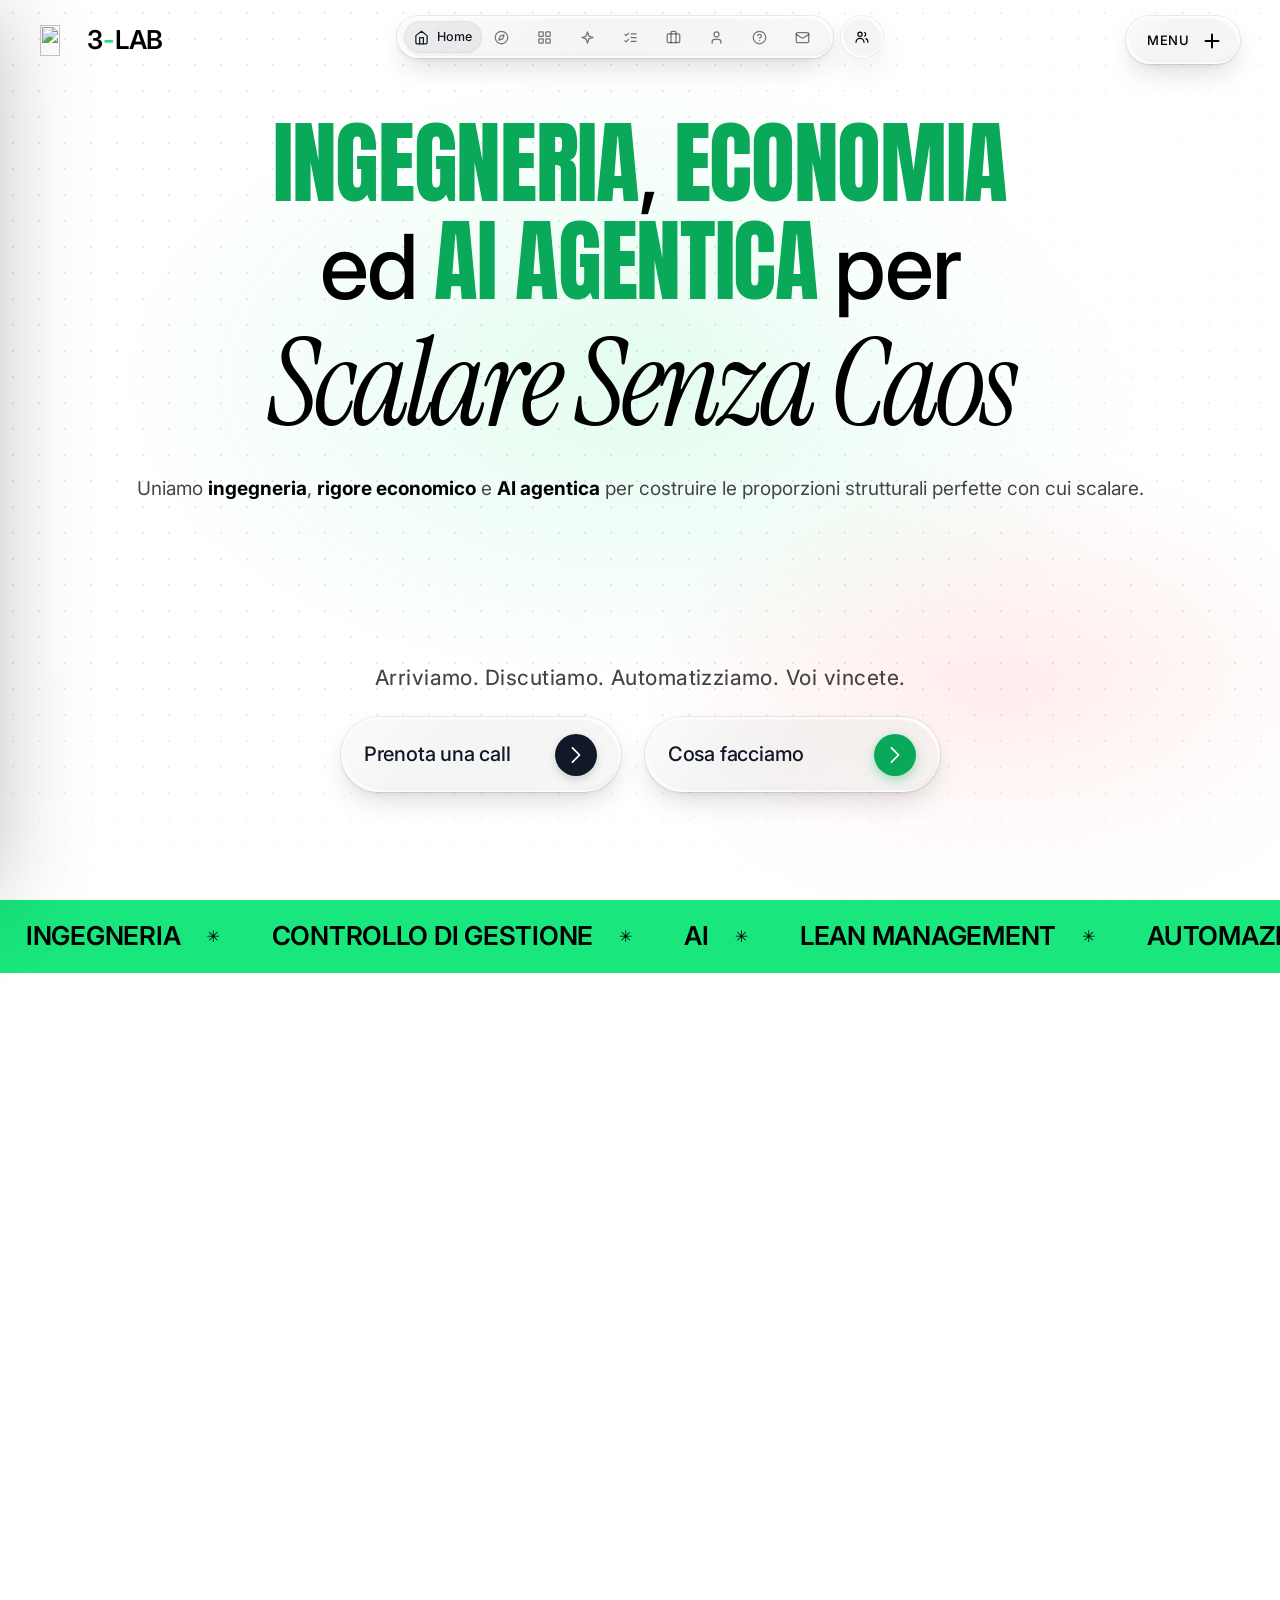
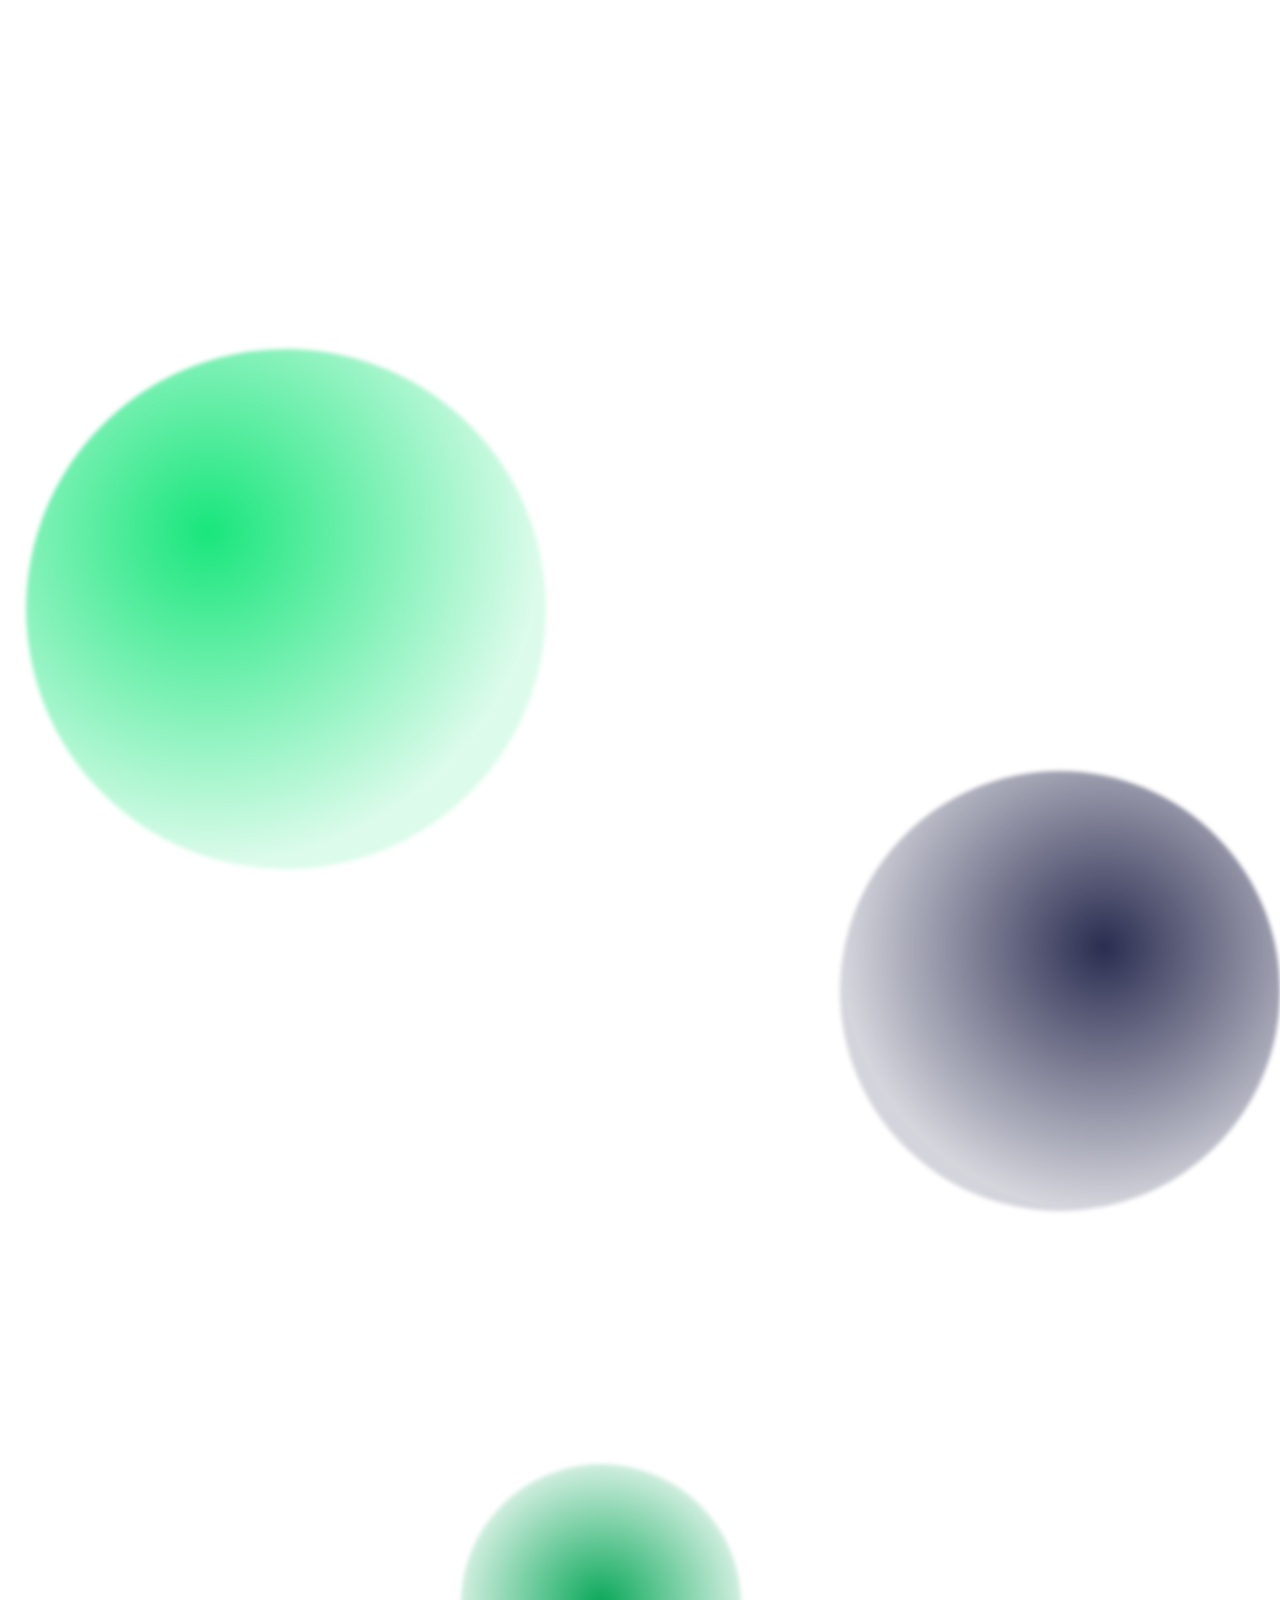
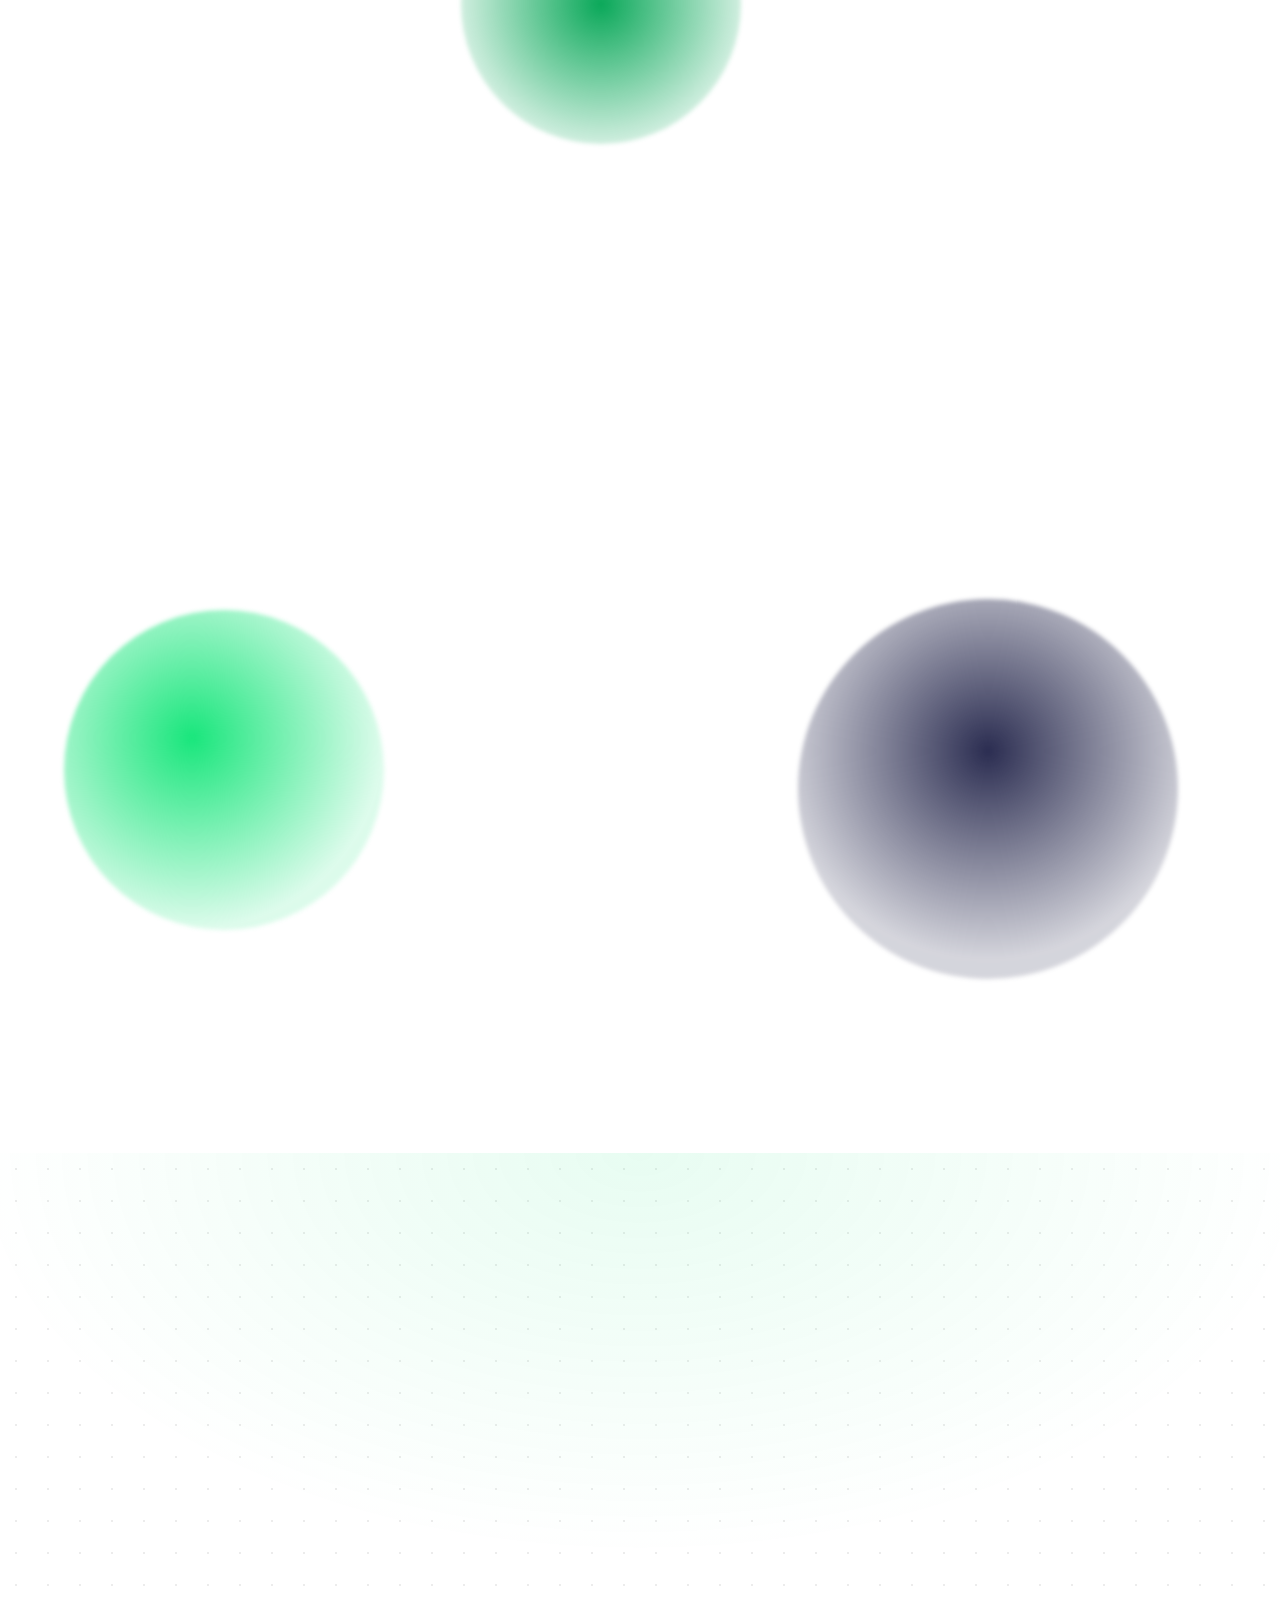
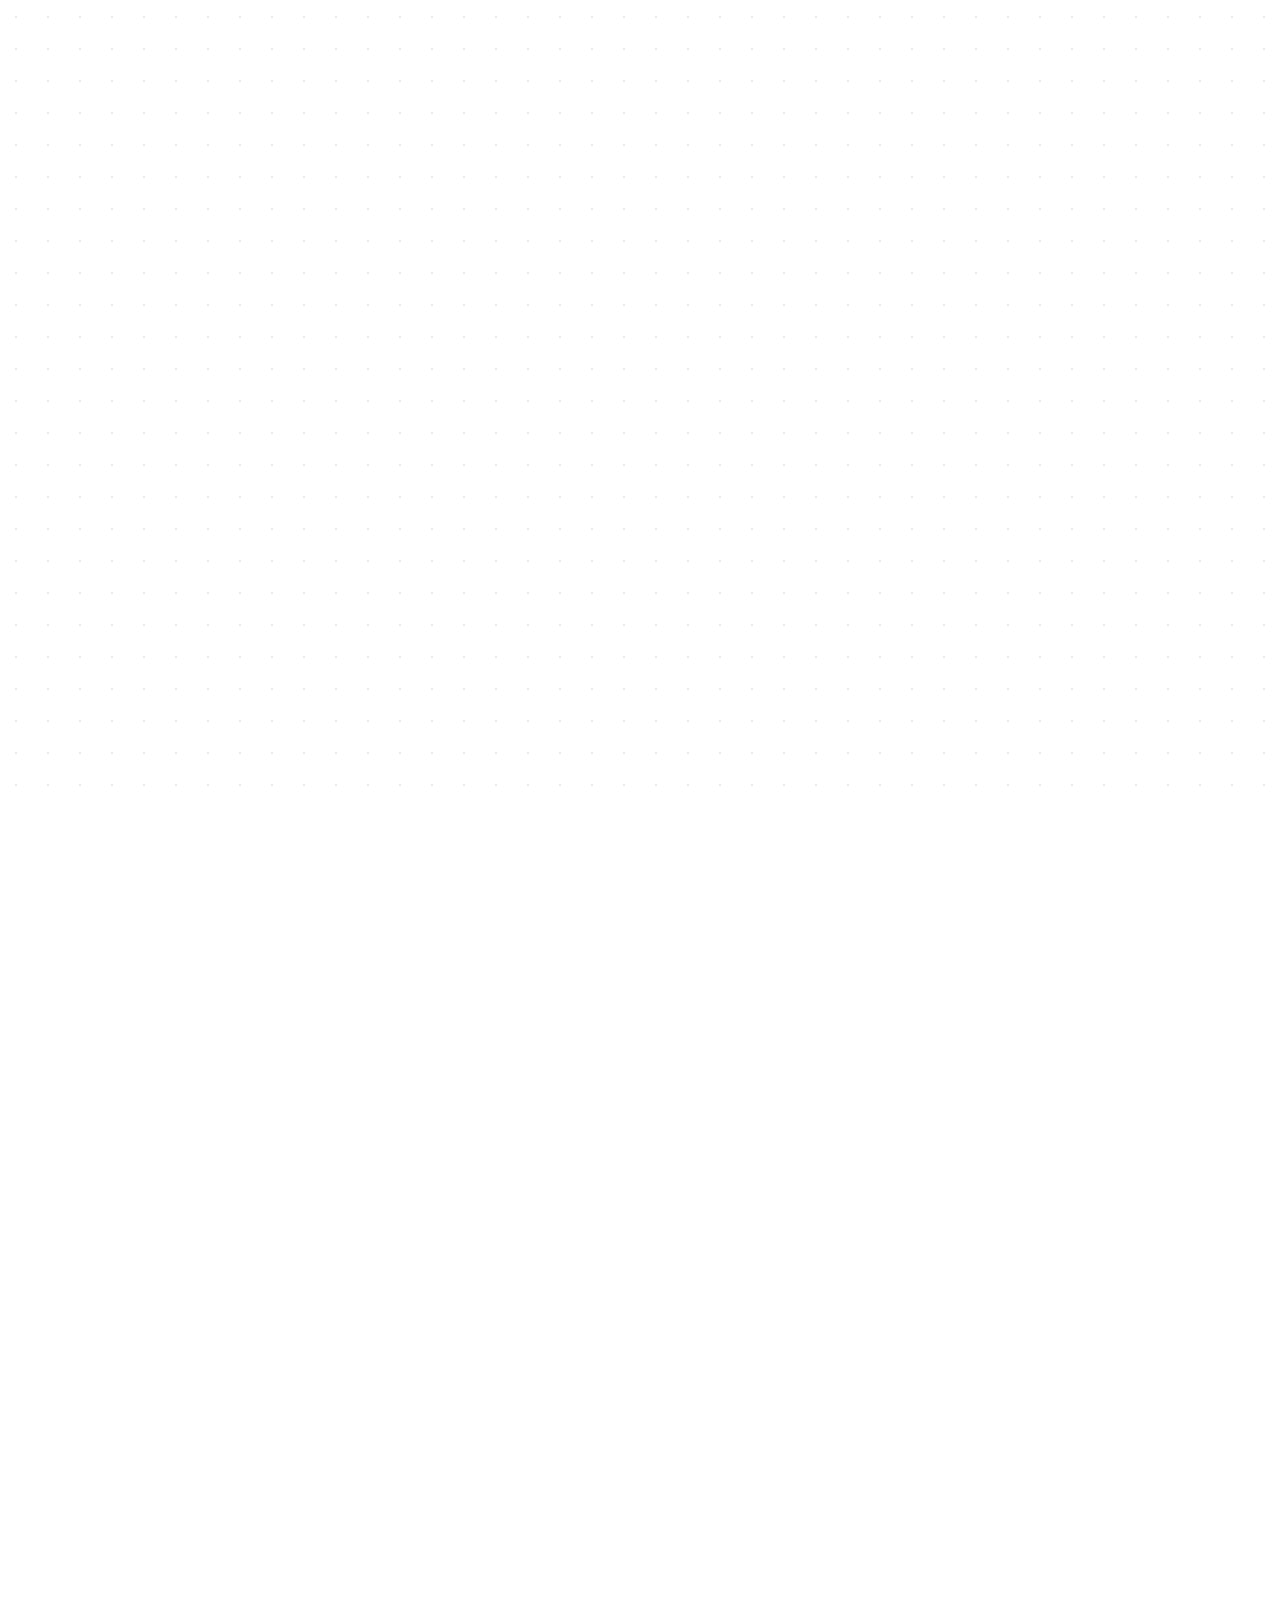
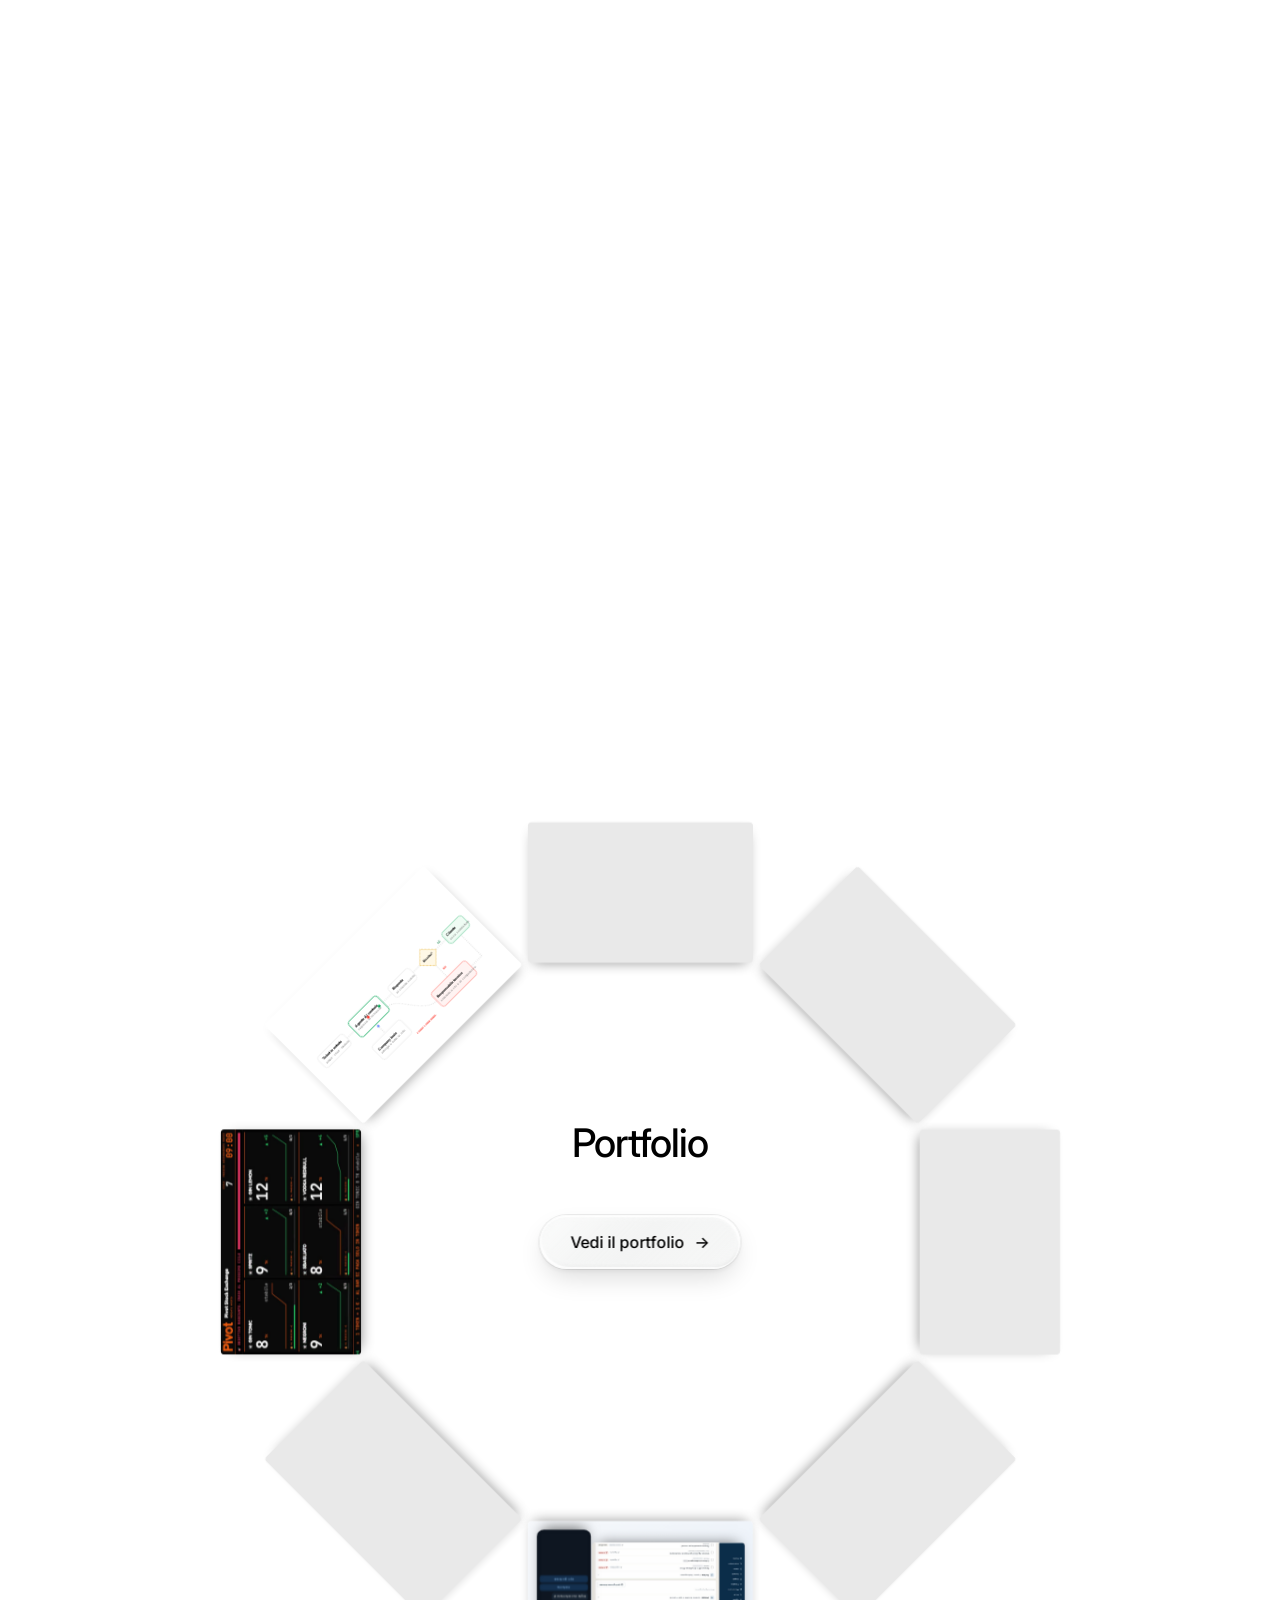
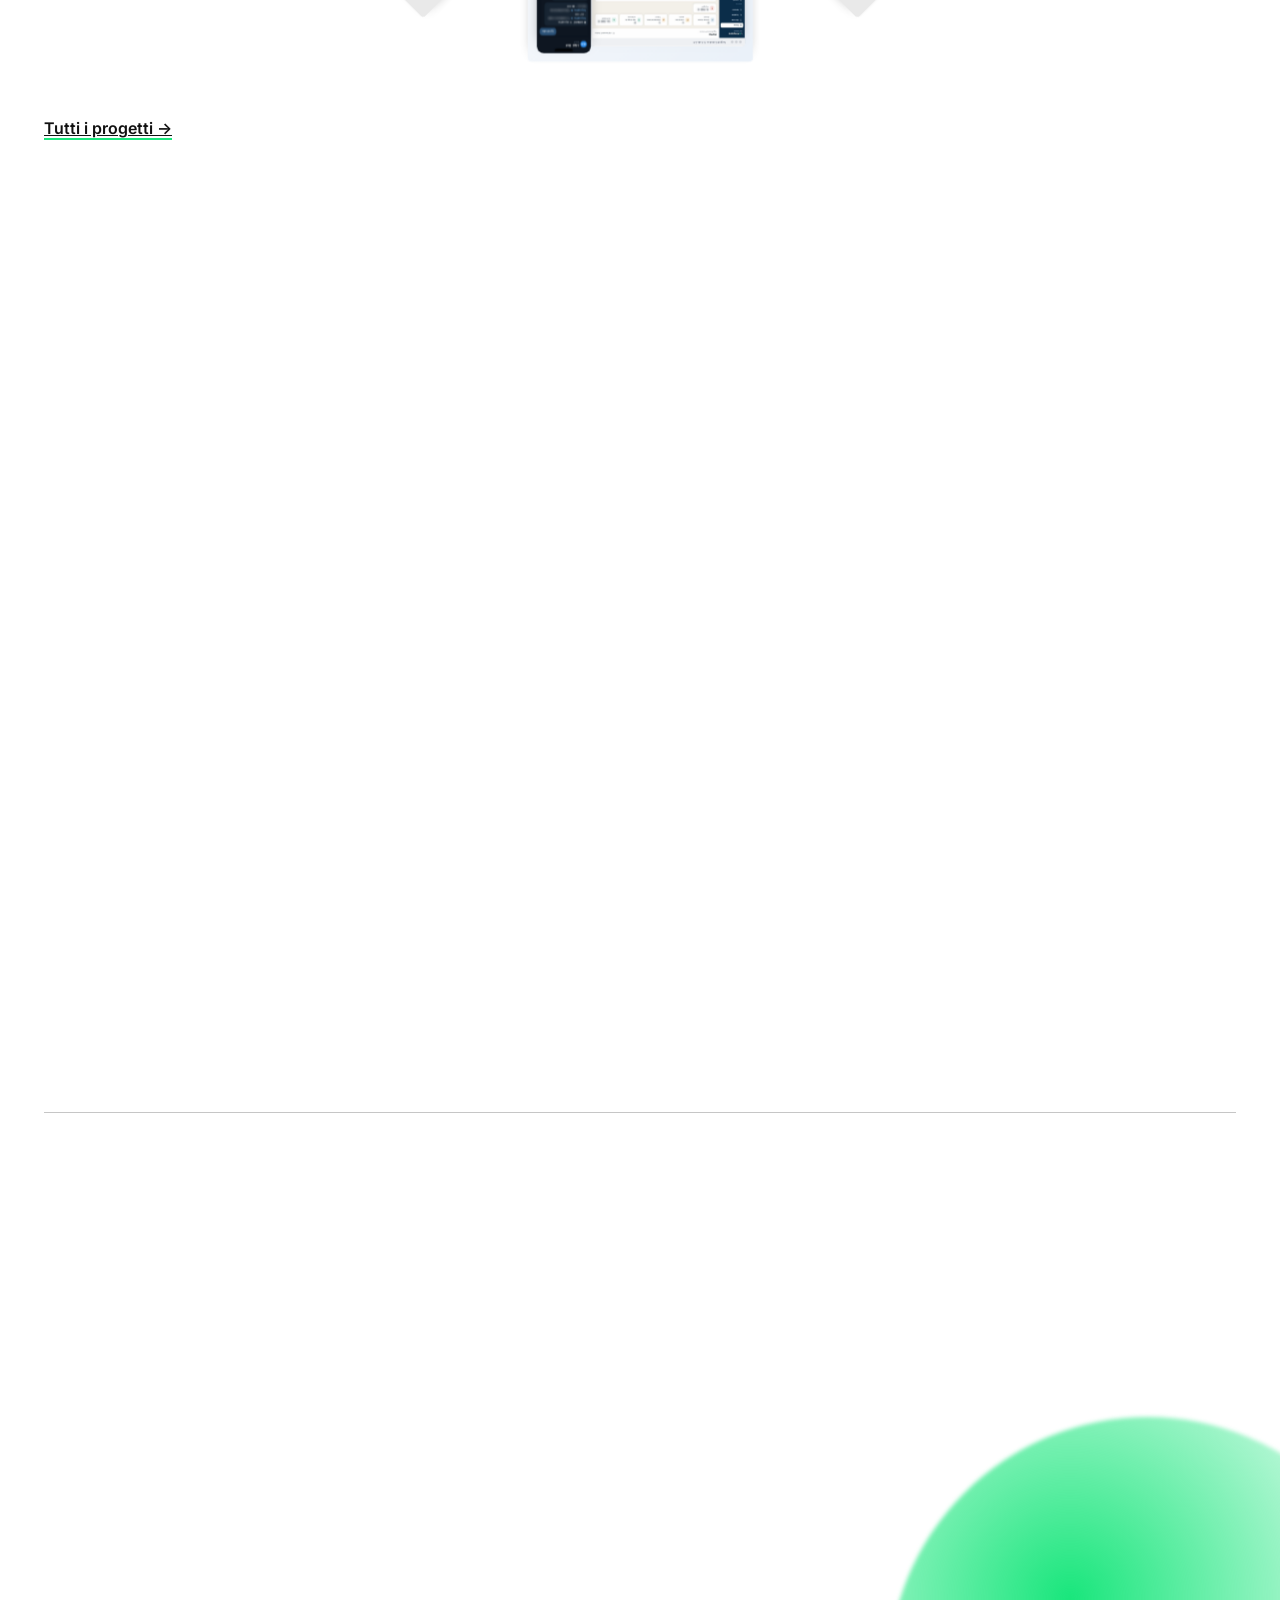
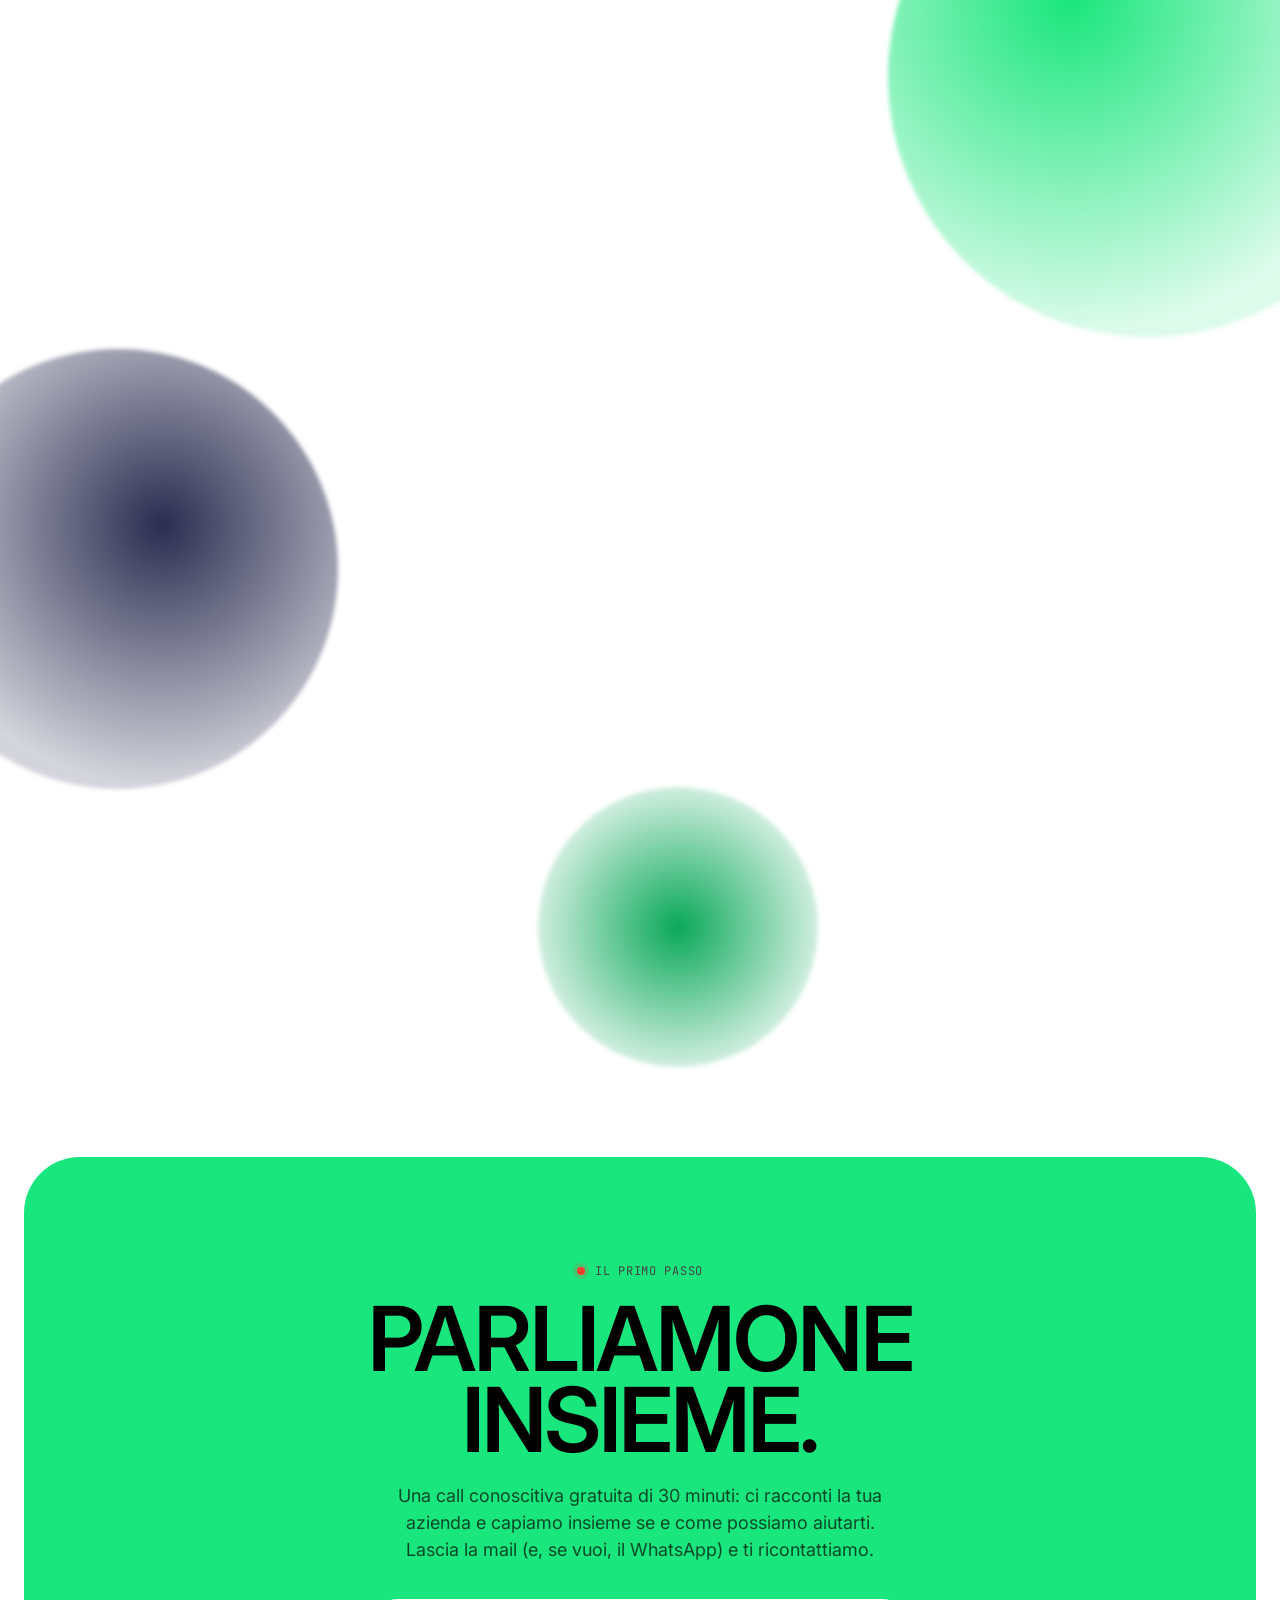
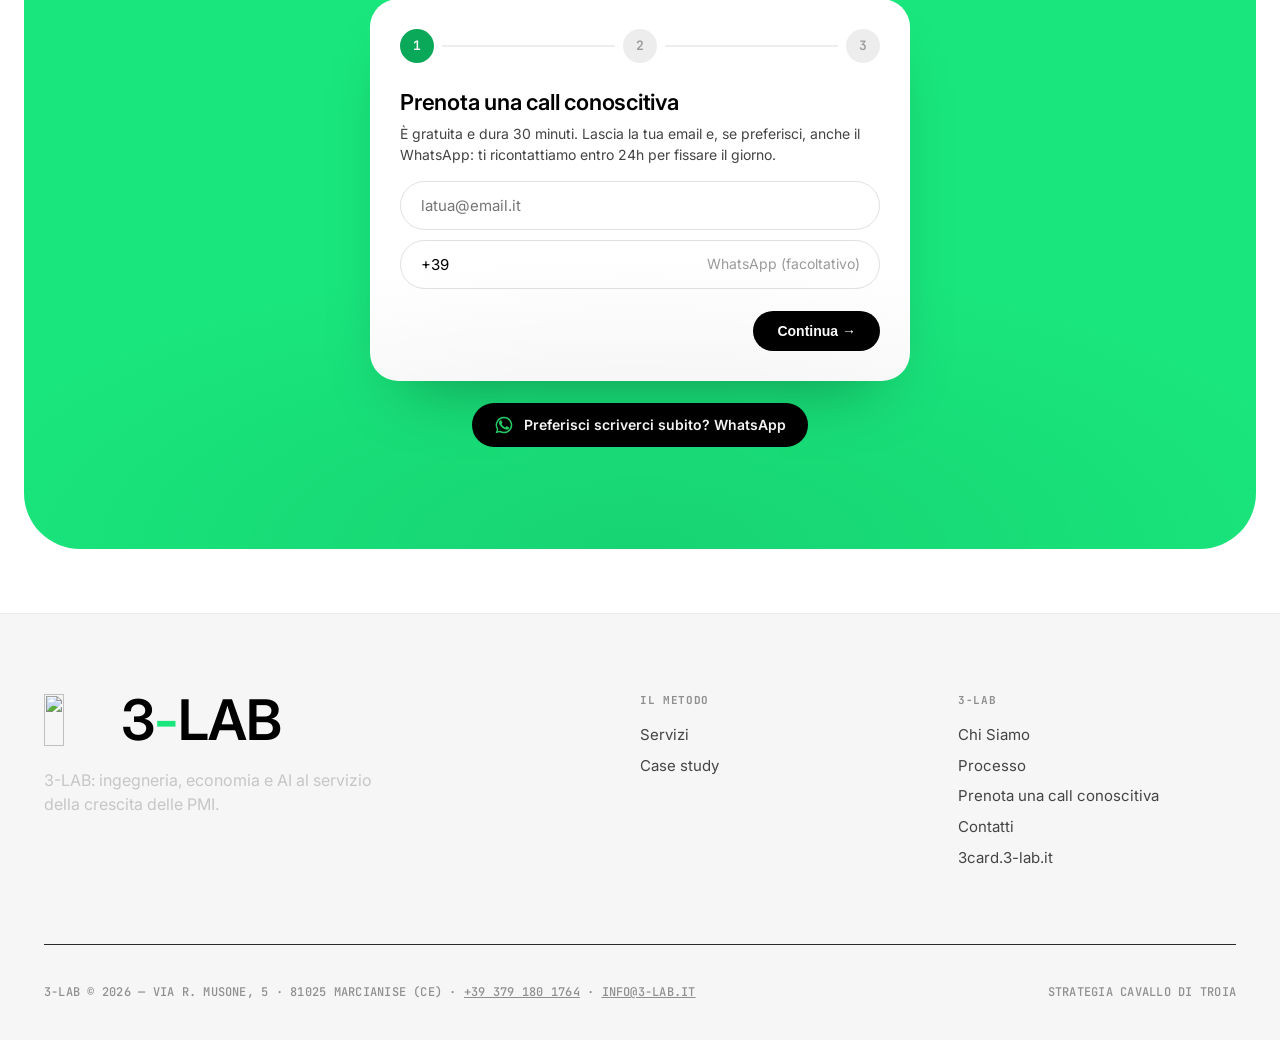
==== index.html @ 74bd9064 "Sito: Per chi, loader, telefono, A3 per settore, disegni e portfolio - tolto il tasto tema scuro; ag" ====
<!DOCTYPE html>
<html lang="it">
<head>
<meta charset="UTF-8">
<meta name="viewport" content="width=device-width, initial-scale=1.0">
<title>3-LAB — Ingegneria, economia e AI per le PMI</title>
<meta name="description" content="3-LAB (3 Lab) affianca le PMI con tre pilastri: il Piano (dove vai), l'Execution (come ci arrivi) e la Bussola (se stai deviando), con l'AI come motore.">
<link rel="canonical" href="https://3-lab.it/">
<meta name="robots" content="index, follow">
<meta name="theme-color" content="#000000">
<link rel="icon" href="/logo.svg" type="image/svg+xml">
<link rel="apple-touch-icon" href="/apple-touch-icon.png">
<meta property="og:type" content="website">
<meta property="og:locale" content="it_IT">
<meta property="og:site_name" content="3-LAB">
<meta property="og:url" content="https://3-lab.it/">
<meta property="og:title" content="3-LAB — Ingegneria, economia e AI per le PMI">
<meta property="og:description" content="Piano, Execution e Bussola: il sistema per decidere dove portare la tua azienda, arrivarci e accorgerti subito se stai deviando.">
<meta property="og:image" content="https://3-lab.it/og.png">
<meta name="twitter:card" content="summary_large_image">
<script type="application/ld+json">
{
  "@context": "https://schema.org",
  "@graph": [
    {
      "@type": "ProfessionalService",
      "@id": "https://3-lab.it/#org",
      "name": "3-LAB",
      "alternateName": ["3 LAB", "3LAB", "3 Lab", "3-Lab", "Tri Lab", "TRI LAB"],
      "description": "Consulenza manageriale per PMI: Piano, Execution e Bussola, con l'AI come motore.",
      "url": "https://3-lab.it/",
      "logo": "https://3-lab.it/logo.png",
      "image": "https://3-lab.it/og.png",
      "email": "info@3-lab.it",
      "telephone": "+39 379 180 1764",
      "address": {"@type": "PostalAddress", "streetAddress": "Via R. Musone, 5", "postalCode": "81025", "addressLocality": "Marcianise", "addressRegion": "CE", "addressCountry": "IT"},
      "areaServed": "Italia",
      "knowsAbout": ["consulenza aziendale", "business plan", "automazioni", "intelligenza artificiale", "CRM"]
    },
    {
      "@type": "WebSite",
      "@id": "https://3-lab.it/#website",
      "url": "https://3-lab.it/",
      "name": "3-LAB",
      "alternateName": ["3 LAB", "3LAB", "3 Lab"],
      "inLanguage": "it-IT",
      "publisher": {"@id": "https://3-lab.it/#org"}
    }
  ]
}
</script>
<script type="application/ld+json">
{
  "@context": "https://schema.org",
  "@type": "FAQPage",
  "@id": "https://3-lab.it/#faq",
  "inLanguage": "it-IT",
  "mainEntity": [
    {
      "@type": "Question",
      "name": "Cosa succede nella call conoscitiva?",
      "acceptedAnswer": {
        "@type": "Answer",
        "text": "È una conversazione gratuita di 30 minuti. Ci racconti la tua azienda, come lavori oggi e cosa ti rallenta, e capiamo insieme se e come possiamo aiutarti e da quale servizio conviene partire. Lasci la tua email nel modulo e ti ricontattiamo entro 24 ore per fissare il giorno."
      }
    },
    {
      "@type": "Question",
      "name": "A che tipo di azienda siete adatti?",
      "acceptedAnswer": {
        "@type": "Answer",
        "text": "Lavoriamo con le PMI, in particolare quelle in cui molte decisioni e molto lavoro passano ancora dal titolare. Non solo in Campania: puoi scriverci da qualunque parte d'Italia. Se non sei sicuro che faccia al caso tuo, la call serve anche a questo."
      }
    },
    {
      "@type": "Question",
      "name": "Quanto dura un lavoro e come si svolge?",
      "acceptedAnswer": {
        "@type": "Answer",
        "text": "Dipende dai servizi che servono e da quanto è già in ordine l'azienda, quindi non promettiamo tempi uguali per tutti: li definiamo con te dopo la call. Il percorso è sempre lo stesso: prima si capisce, poi si decide, poi si fa, poi si controlla. Non finisce con una consegna: ogni mese confronti il previsto con il reale e, se qualcosa devia, il piano si ricalibra."
      }
    },
    {
      "@type": "Question",
      "name": "Devo cambiare gli strumenti che uso oggi?",
      "acceptedAnswer": {
        "@type": "Answer",
        "text": "Non per forza. Prima guardiamo come lavori, poi scegliamo gli strumenti: li costruiamo intorno ai tuoi processi, non il contrario. Se qualcosa che usi già funziona, lo colleghiamo al resto; cambiamo solo ciò che ti fa perdere tempo."
      }
    },
    {
      "@type": "Question",
      "name": "Cosa significa che l'AI è il vostro motore?",
      "acceptedAnswer": {
        "@type": "Answer",
        "text": "Significa che l'AI fa il lavoro ripetitivo: legge mercato e numeri, smista, risponde e aggiorna le schede. Per questo siamo più veloci e costiamo meno. Le decisioni restano alle persone, tue e nostre: l'AI esegue i compiti e una persona controlla i passaggi delicati."
      }
    },
    {
      "@type": "Question",
      "name": "Cosa fate con i miei dati?",
      "acceptedAnswer": {
        "@type": "Answer",
        "text": "Partiamo dai tuoi dati (bilanci, margini, contatti, documenti) perché il piano e gli strumenti nascono da quello che c'è davvero in azienda. L'AI lavora su quelli, non su risposte generiche. Come li trattiamo e li proteggiamo lo chiariamo con te prima di iniziare."
      }
    },
    {
      "@type": "Question",
      "name": "Quanto costa?",
      "acceptedAnswer": {
        "@type": "Answer",
        "text": "Dipende da quali servizi attivi, da quanto è grande e ordinata l'azienda e da quanto lavoro serve, per questo non pubblichiamo cifre. Alla call conoscitiva, che è gratuita, capiamo cosa ti serve davvero e ti diciamo come procedere e a quali condizioni."
      }
    },
    {
      "@type": "Question",
      "name": "Posso prendere solo una parte?",
      "acceptedAnswer": {
        "@type": "Answer",
        "text": "Sì. I servizi sono sette e si attivano insieme o separatamente: puoi partire dal solo business plan o dal solo cruscotto. Danno il meglio insieme, ma non sei obbligato a prenderli tutti."
      }
    },
    {
      "@type": "Question",
      "name": "E se dopo il lavoro non ho una persona che gestisce gli strumenti?",
      "acceptedAnswer": {
        "@type": "Answer",
        "text": "Il nostro obiettivo è lasciarti metodo e strumenti per andare avanti anche senza di noi: gli strumenti restano in azienda, le procedure sono scritte e chiunque le può seguire, e il cruscotto si aggiorna da solo."
      }
    }
  ]
}
</script>

<link rel="preconnect" href="https://fonts.googleapis.com">
<link rel="preconnect" href="https://fonts.gstatic.com" crossorigin>
<link href="https://fonts.googleapis.com/css2?family=Anton&family=Inter:wght@300;400;450;500;600;700&family=Instrument+Serif:ital@1&family=JetBrains+Mono:wght@400;500&display=swap" rel="stylesheet">

<!-- GSAP + ScrollTrigger -->
<script src="https://cdnjs.cloudflare.com/ajax/libs/gsap/3.12.5/gsap.min.js"></script>
<script src="https://cdnjs.cloudflare.com/ajax/libs/gsap/3.12.5/ScrollTrigger.min.js"></script>

<style>
:root{
  /* --- Palette base (invariata) --- */
  --ink:#000000;
  --paper:#ffffff;
  --canvas:#e6e6e6;
  --mist:#f3f3f3;
  --ash:#c6c6c6;
  --smoke:#8f8f8f;
  --slate:#444444;
  --graphite:#2a2a2a;
  --graphite-2:#1a1a1a;

  /* --- Accenti: il giallo diventa VERDE, con tocchi di ROSSO --- */
  --mint:#d1ffca;          /* verde pallido — bg tag */
  --volt:#19E67C;          /* verde elettrico — accento primario (sostituisce il giallo) */
  --volt-deep:#0aa859;     /* verde per testo su fondo chiaro */
  --signal:#FF3B30;        /* rosso — tocchi / stati / urgenza */
  --signal-soft:#ffe3e1;   /* rosso pallido — bg */
  --navy:#2b2d51;          /* blu-navy del wordmark del logo */

  /* --- Type --- */
  --f-display:'Inter', ui-sans-serif, system-ui, sans-serif; /* Anton è uscito dalla home: i titoli display sono Inter 600 */
  --f-serif:'Instrument Serif', Georgia, serif;
  --f-sans:'Inter', ui-sans-serif, system-ui, sans-serif;
  --f-mono:'JetBrains Mono', ui-monospace, monospace;

  /* --- Spacing / layout --- */
  --s8:8px; --s16:16px; --s24:24px; --s32:32px; --s40:40px; --s64:64px; --s80:80px; --s96:96px; --s128:128px;
  --maxw:1240px;
}

*{box-sizing:border-box;margin:0;padding:0}
html{scroll-behavior:smooth}
body{
  background:var(--canvas);
  color:var(--ink);
  font-family:var(--f-sans);
  line-height:1.25;
  -webkit-font-smoothing:antialiased;
  overflow-x:hidden;
}
::selection{background:var(--volt);color:var(--ink)}
a{color:inherit}
img{max-width:100%;display:block}

/* ---------- Typography ---------- */
.t-display-xl{font-family:var(--f-display);font-weight:600;font-size:clamp(66px,12vw,168px);line-height:.86;letter-spacing:-.03em;text-transform:uppercase}
.t-display{font-family:var(--f-display);font-weight:600;font-size:clamp(44px,7vw,92px);line-height:.9;letter-spacing:-.025em;text-transform:uppercase}
.t-heading-lg{font-family:var(--f-display);font-weight:600;font-size:clamp(30px,4vw,54px);line-height:.94;letter-spacing:-.02em;text-transform:uppercase}
.t-heading{font-family:var(--f-sans);font-weight:500;font-size:clamp(26px,3vw,40px);line-height:1.05;letter-spacing:-.02em;text-transform:uppercase}
.t-sub{font-family:var(--f-sans);font-weight:600;font-size:20px;line-height:1.2;letter-spacing:-.01em}
.t-body{font-size:16px;line-height:1.5;color:var(--slate);font-weight:400}
.t-body-lg{font-size:clamp(17px,1.7vw,20px);line-height:1.5;color:var(--slate);font-weight:400}
.t-mono{font-family:var(--f-mono);font-size:12px;line-height:1.3;letter-spacing:.02em;text-transform:uppercase;font-weight:500}


/* =====================================================================
   BASE TIPOGRAFICA E VETRO — classi riusabili dalle sezioni della home
   ---------------------------------------------------------------------
   Schema di apertura sezione (centrato). Markup:
     <header class="sec-head">
       <span class="sec-pill"><svg class="sec-pill-ico">…</svg>Etichetta</span>
       <h2 class="sec-title">Testo in Inter <em>coda in serif</em></h2>
       <p class="sec-sub">Sottotitolo in una riga.</p>
     </header>
   .sec-head--left  allinea a sinistra (variante)
   .sec-head--dark  testi chiari per sezioni su fondo scuro
   .serif           parola/e speciali in Instrument Serif corsivo (mai nel corpo del testo né nei bottoni)
   Liquid glass: <div class="glass">…</div> sopra uno sfondo con forme/sfumature da sfocare.
     .glass--dark variante per fondo scuro. Senza backdrop-filter ripiega su fondo pieno
     (@supports not): testo ink su ~#fff (21:1) / chiaro su ~#14161a, sempre >= 4.5:1.
   Font: Inter 400/500/600 (testi e titoli), Instrument Serif corsivo (speciale),
   JetBrains Mono 400/500 (etichette). Anton non è più usato nella home.
   ===================================================================== */
.serif,.sec-title em{font-family:var(--f-serif);font-style:italic;font-weight:400;letter-spacing:-.01em;font-size:1.12em}
.sec-head{display:flex;flex-direction:column;align-items:center;text-align:center;gap:clamp(18px,2vw,26px);max-width:1040px;margin:0 auto clamp(48px,6vw,88px)}
.sec-head--left{align-items:flex-start;text-align:left;margin-left:0}
.sec-pill{display:inline-flex;align-items:center;gap:8px;font-family:var(--f-mono);font-size:14px;letter-spacing:.08em;text-transform:uppercase;color:var(--ink);background:var(--paper);border:1px solid rgba(0,0,0,.12);border-radius:100px;padding:9px 18px 9px 13px}
.sec-pill-ico{width:16px;height:16px;color:var(--volt-deep);flex:none}
.sec-title{font-family:var(--f-sans);font-weight:500;font-size:clamp(40px,6vw,84px);line-height:1.04;letter-spacing:-.035em;color:var(--ink);text-wrap:balance;overflow-wrap:break-word}
.sec-sub{font-size:clamp(17px,1.8vw,20px);line-height:1.5;color:var(--slate);max-width:720px}
.sec-head--dark .sec-pill{background:rgba(255,255,255,.08);border-color:rgba(255,255,255,.18);color:var(--paper)}
.sec-head--dark .sec-pill-ico{color:var(--volt)}
.sec-head--dark .sec-title{color:var(--paper)}
.sec-head--dark .sec-sub{color:var(--ash)}
.glass{position:relative;color:var(--ink);background:rgba(255,255,255,.55);border:1px solid rgba(255,255,255,.7);border-radius:28px;box-shadow:inset 0 1px 0 rgba(255,255,255,.9),0 18px 50px -22px rgba(0,0,0,.28);-webkit-backdrop-filter:blur(22px) saturate(1.5);backdrop-filter:blur(22px) saturate(1.5)}
.glass::before{content:'';position:absolute;inset:0;border-radius:inherit;background:linear-gradient(180deg,rgba(255,255,255,.55),rgba(255,255,255,0) 38%);pointer-events:none}
.glass--dark{color:var(--paper);background:rgba(20,22,26,.62);border-color:rgba(255,255,255,.16);box-shadow:inset 0 1px 0 rgba(255,255,255,.18),0 18px 50px -22px rgba(0,0,0,.6)}
.glass--dark::before{background:linear-gradient(180deg,rgba(255,255,255,.14),rgba(255,255,255,0) 38%)}
@supports not ((backdrop-filter:blur(1px)) or (-webkit-backdrop-filter:blur(1px))){
  .glass{background:rgba(255,255,255,.94)}
  .glass--dark{background:rgba(20,22,26,.94)}
  .glass.sv-card{background:rgba(255,255,255,.94)}
}

/* ---------- Layout ---------- */
.container{max-width:var(--maxw);margin:0 auto;padding:0 var(--s24)}
.section{padding:var(--s96) 0}
.grid-2{display:grid;grid-template-columns:1fr 1fr;gap:var(--s40)}
.grid-3{display:grid;grid-template-columns:repeat(3,1fr);gap:var(--s24)}

.eyebrow{display:inline-flex;align-items:center;gap:10px;font-family:var(--f-mono);font-size:12px;letter-spacing:.06em;text-transform:uppercase;color:var(--slate)}
.eyebrow::before{content:'';width:8px;height:8px;border-radius:50%;background:var(--volt);box-shadow:0 0 0 4px rgba(25,230,124,.18)}
.eyebrow.red::before{background:var(--signal);box-shadow:0 0 0 4px rgba(255,59,48,.16)}

.tag{background:var(--mint);color:var(--ink);border-radius:64px;padding:7px 15px;display:inline-flex;align-items:center;gap:8px;font-family:var(--f-mono);font-size:11px;letter-spacing:.03em;text-transform:uppercase}
.tag::before{content:'';width:6px;height:6px;border-radius:50%;background:var(--ink)}
.tag.red{background:var(--signal-soft)}
.tag.red::before{background:var(--signal)}
.tag.dark{background:var(--volt);color:var(--ink)}

/* ---------- Buttons ---------- */
.btn{display:inline-flex;align-items:center;gap:10px;font-family:var(--f-sans);font-weight:500;font-size:15px;text-decoration:none;border-radius:100px;padding:14px 24px;cursor:pointer;border:1px solid transparent;transition:transform .35s cubic-bezier(.2,.8,.2,1),background .3s,color .3s,border-color .3s}
.btn:hover{transform:translateY(-2px)}
.btn-primary{background:var(--volt);color:var(--ink)}
.btn-primary:hover{background:#12d472}
.btn-dark{background:var(--ink);color:var(--paper)}
.btn-dark:hover{background:var(--graphite-2)}
.btn-ghost{border-color:rgba(255,255,255,.22);color:var(--paper)}
.btn-ghost:hover{border-color:var(--volt);color:var(--volt)}
.btn-ghost-dark{border-color:rgba(0,0,0,.2);color:var(--ink)}
.btn-ghost-dark:hover{border-color:var(--ink)}
.btn .arrow{transition:transform .35s cubic-bezier(.2,.8,.2,1)}
.btn:hover .arrow{transform:translateX(4px)}

/* ---------- NAV ---------- */
.nav-wrap{position:fixed;top:18px;left:0;right:0;z-index:100;display:flex;justify-content:center;padding:0 16px;pointer-events:none}
.nav{pointer-events:auto;display:flex;align-items:center;gap:var(--s24);background:rgba(255,255,255,.72);backdrop-filter:blur(18px) saturate(1.4);-webkit-backdrop-filter:blur(18px) saturate(1.4);border:1px solid rgba(0,0,0,.06);border-radius:100px;padding:8px 8px 8px 22px;box-shadow:0 10px 40px -12px rgba(0,0,0,.28);transition:background .4s,border-color .4s}
.nav-logo{font-family:var(--f-display);font-weight:600;font-size:20px;letter-spacing:-.02em;text-transform:uppercase;display:flex;align-items:center;gap:8px;white-space:nowrap}
.nav-logo .dot{width:9px;height:9px;border-radius:50%;background:var(--volt);display:inline-block}
.nav-links{display:flex;gap:22px;list-style:none}
.nav-links a{text-decoration:none;font-size:14px;font-weight:500;color:var(--slate);position:relative;padding:4px 0;transition:color .25s}
.nav-links a::after{content:'';position:absolute;left:0;bottom:-2px;height:2px;width:0;background:var(--volt);transition:width .3s}
.nav-links a:hover{color:var(--ink)}
.nav-links a:hover::after{width:100%}
.nav-cta{background:var(--ink);color:var(--paper);border-radius:100px;padding:11px 20px;font-size:14px;font-weight:500;text-decoration:none;white-space:nowrap;transition:background .3s}
.nav-cta:hover{background:var(--graphite-2)}
@media(max-width:820px){.nav-links{display:none}}

/* ---------- HERO ---------- */
.hero{position:relative;background:var(--ink);color:var(--paper);overflow:hidden;
  background-image:radial-gradient(var(--graphite) 1px,transparent 1px);
  background-size:26px 26px;
  border-bottom-left-radius:56px;border-bottom-right-radius:56px}
.hero-ag{position:absolute;inset:0;width:100%;height:100%;z-index:1;display:block;pointer-events:none}
@media(max-width:600px){.hero-ag{opacity:.4}} /* telefono: le particelle non coprono sottotitolo e slogan */
.hero-veil{position:absolute;inset:0;z-index:2;pointer-events:none;background:linear-gradient(90deg,rgba(0,0,0,.78) 0%,rgba(0,0,0,.45) 36%,rgba(0,0,0,0) 64%),linear-gradient(0deg,rgba(0,0,0,.55),transparent 24%)}
.hero-ag-tag{position:absolute;right:28px;bottom:30px;z-index:3;font-family:var(--f-mono);font-size:10px;letter-spacing:.12em;text-transform:uppercase;color:var(--smoke);display:flex;align-items:center;gap:9px}
.hero-ag-tag::before{content:'';width:6px;height:6px;border-radius:50%;background:var(--volt);box-shadow:0 0 10px var(--volt);animation:cue 1.8s ease-in-out infinite}
.hero-inner{min-height:100vh;display:flex;flex-direction:column;justify-content:center;position:relative;z-index:3}
.hero-glow{position:absolute;inset:0;z-index:1;pointer-events:none;
  background:
    radial-gradient(60% 50% at 50% 42%, rgba(25,230,124,.16), transparent 70%),
    radial-gradient(40% 40% at 78% 78%, rgba(255,59,48,.10), transparent 70%)}
.hero-grid{display:grid;grid-template-columns:1.05fr .95fr;gap:var(--s64);align-items:center;width:100%}
.hero-left{position:relative}
.hero-left::before{content:none}
.hero-eyebrow{font-family:var(--f-mono);font-size:12px;letter-spacing:.1em;text-transform:uppercase;color:var(--volt);margin-bottom:22px;display:inline-flex;align-items:center;gap:10px}
.hero-eyebrow::before{content:'';width:7px;height:7px;border-radius:50%;background:var(--volt);box-shadow:0 0 12px var(--volt)}
.hero h1{color:var(--paper)}
.hero-sub{font-family:var(--f-mono);font-size:14px;line-height:1.55;color:var(--ash);max-width:420px;margin-top:26px;text-transform:none;letter-spacing:0}
.hero-actions{margin-top:38px;display:flex;gap:14px;flex-wrap:wrap}

/* Vitruvian geometry (draws on scroll) */
.hero-right{display:flex;justify-content:center;align-items:center;position:relative}
.geo{width:100%;max-width:460px;aspect-ratio:1;position:relative}
.geo svg{width:100%;height:100%;overflow:visible}
.geo svg [data-draw]{fill:none;stroke:var(--paper);stroke-width:.7;opacity:.9}
.geo svg .axis{stroke:var(--graphite);stroke-width:.5;stroke-dasharray:1.5 2.5}
.geo svg .accent-line{stroke:var(--volt)}
.geo svg .signal-line{stroke:var(--signal)}
.geo .node{fill:var(--paper);stroke:none}
.geo .node.v{fill:var(--volt)}
.geo .node.r{fill:var(--signal)}
.geo-label{position:absolute;font-family:var(--f-mono);font-size:9px;letter-spacing:.08em;color:var(--smoke);text-transform:uppercase}

.scroll-cue{position:absolute;bottom:30px;left:50%;transform:translateX(-50%);z-index:4;font-family:var(--f-mono);font-size:10px;letter-spacing:.14em;color:var(--smoke);text-transform:uppercase;display:flex;flex-direction:column;align-items:center;gap:10px}
.scroll-cue .bar{width:1px;height:38px;background:linear-gradient(var(--volt),transparent);animation:cue 1.8s ease-in-out infinite}
@keyframes cue{0%,100%{opacity:.3;transform:scaleY(.6)}50%{opacity:1;transform:scaleY(1)}}

/* ---------- MARQUEE ---------- */
.marquee{background:var(--volt);color:var(--ink);padding:20px 0;overflow:hidden;white-space:nowrap;position:relative;z-index:5}
.marquee-track{display:inline-flex;gap:0;will-change:transform}
.marquee-item{font-family:var(--f-display);font-weight:600;font-size:26px;text-transform:uppercase;letter-spacing:-.01em;padding:0 26px;display:inline-flex;align-items:center;gap:26px}
.marquee-item::after{content:'✳';font-size:16px;color:var(--ink)}

/* ---------- BIO (decrypt) ---------- */
.decrypt{display:inline-block;background:var(--ink);color:var(--ink);padding:0 8px;border-radius:5px;cursor:crosshair;transition:background .25s,color .25s;position:relative}
.decrypt:hover{background:var(--volt);color:var(--ink)}
.decrypt.r:hover{background:var(--signal);color:var(--paper)}
.bio-help{text-align:center;margin-top:26px;color:var(--smoke)}

/* ---------- COSA FACCIAMO (liquid glass su sfondo con forme) ---------- */
.cosa{position:relative;overflow:hidden;background:#fff}
.cosa-bg{position:absolute;inset:0;pointer-events:none}
.cosa-bg i{position:absolute;border-radius:50%;filter:blur(2px)}
.cosa-bg .b1{width:min(46vw,520px);aspect-ratio:1;left:-8%;top:8%;background:radial-gradient(circle at 35% 35%,var(--volt),rgba(25,230,124,.15) 70%)}
.cosa-bg .b2{width:min(40vw,440px);aspect-ratio:1;right:-6%;top:30%;background:radial-gradient(circle at 60% 40%,var(--navy),rgba(43,45,81,.2) 70%)}
.cosa-bg .b3{width:min(26vw,280px);aspect-ratio:1;left:42%;bottom:2%;background:radial-gradient(circle at 50% 50%,var(--volt-deep),rgba(10,168,89,.2) 70%)}
.cosa-in{position:relative}
.cosa-card{max-width:880px;margin:0 auto;padding:clamp(28px,5vw,56px)}
.cosa-card>*{position:relative}

/* FAQ (ticket 08): stesso sfondo a forme della sezione Cosa facciamo, domande in vetro */
.faq{position:relative;overflow:hidden;background:#fff;padding-bottom:var(--s128)}
.faq .cosa-bg .b1{left:auto;right:-10%;top:4%}
.faq .cosa-bg .b2{right:auto;left:-8%;top:44%}
.faq-grid{display:grid;grid-template-columns:minmax(260px,.8fr) 1.7fr;gap:clamp(20px,3vw,32px);max-width:1100px;margin:0 auto;align-items:start}
.faq-help{padding:clamp(24px,3vw,36px);display:flex;flex-direction:column;align-items:flex-start;gap:14px;position:sticky;top:96px}
.faq-help>*{position:relative}
.faq-help h3{font-size:clamp(22px,2.4vw,28px);font-weight:500;letter-spacing:-.02em;line-height:1.15}
.faq-help p{font-size:16px;line-height:1.5;color:var(--slate)}
.faq-help .btn{margin-top:6px}
.faq-list{list-style:none;display:grid;gap:12px}
.faq-item{border-radius:22px;border-color:rgba(0,0,0,.09)}
.faq-item h3{font-size:inherit;font-weight:inherit}
.faq-q{position:relative;width:100%;display:flex;align-items:center;justify-content:space-between;gap:16px;min-height:56px;padding:16px 22px;background:none;border:0;border-radius:22px;font:500 clamp(16px,1.6vw,18px)/1.3 var(--f-sans);letter-spacing:-.01em;text-align:left;color:var(--ink);cursor:pointer}
.faq-q:focus-visible{outline:3px solid var(--ink);outline-offset:3px}
.faq-chev{flex:none;width:20px;height:20px;transition:transform .3s cubic-bezier(.2,.8,.2,1)}
.faq-q[aria-expanded="true"] .faq-chev{transform:rotate(180deg)}
.faq-a{position:relative;padding:0 22px 20px;animation:faqIn .3s ease}
.faq-a[hidden]{display:none}
.faq-a p{font-size:16px;line-height:1.6;color:var(--graphite)}
.faq-a a{color:var(--ink);text-decoration:underline;text-underline-offset:3px}
.faq-a a:focus-visible{outline:3px solid var(--ink);outline-offset:3px;border-radius:4px}
@keyframes faqIn{from{opacity:0;transform:translateY(-6px)}to{opacity:1;transform:none}}
@media(max-width:820px){.faq-grid{grid-template-columns:1fr}.faq-help{position:static}}
@media(prefers-reduced-motion:reduce){.faq-chev{transition:none}.faq-a{animation:none}}

/* ---------- CHI SIAMO ---------- */
.about{background:var(--canvas)}
.team-panel{position:relative;overflow:hidden;background:var(--ink);border-radius:40px;padding:clamp(24px,3.5vw,44px);background-image:radial-gradient(rgba(255,255,255,.16) 1px,transparent 1px);background-size:26px 26px}
.team-panel .flag-strip{position:absolute;top:0;left:0;right:0;height:5px;background:linear-gradient(90deg,var(--volt) 0 33.33%,#fff 33.33% 66.66%,var(--signal) 66.66% 100%)}
.team-panel .flag-cap{position:relative;z-index:2;display:flex;align-items:center;gap:10px;font-family:var(--f-mono);font-size:11px;letter-spacing:.06em;text-transform:uppercase;color:var(--smoke);margin-bottom:26px}
.team-panel .flag-cap .tri{display:inline-flex;height:12px;width:26px;border-radius:3px;overflow:hidden}
.team-panel .flag-cap .tri i{flex:1}
.team{display:grid;grid-template-columns:repeat(3,1fr);gap:20px;position:relative;z-index:2}
.member{background:#141414;border:1px solid var(--graphite);border-radius:26px;padding:var(--s32);display:flex;flex-direction:column;gap:16px;position:relative;overflow:hidden;transition:transform .5s cubic-bezier(.2,.8,.2,1),border-color .5s}
.member:hover{transform:translateY(-6px);border-color:var(--accent,var(--volt))}
.member::before{content:'';position:absolute;top:0;left:0;right:0;height:5px;background:var(--accent,var(--volt))}
.member .avatar{width:64px;height:64px;border-radius:18px;display:flex;align-items:center;justify-content:center;font-family:var(--f-display);font-weight:600;font-size:26px;background:var(--accent,var(--volt));color:var(--accent-fg,#000)}
.member .role{font-family:var(--f-mono);font-size:11px;letter-spacing:.05em;text-transform:uppercase;color:var(--accent,var(--volt-deep))}
.member h3{font-family:var(--f-sans);font-weight:600;font-size:24px;letter-spacing:-.01em;color:var(--paper)}
.member .m-body{font-size:14px;line-height:1.5;color:var(--ash)}
.member .focus{margin-top:auto;padding-top:16px;border-top:1px solid var(--graphite);font-family:var(--f-mono);font-size:11px;color:var(--smoke);text-transform:uppercase;letter-spacing:.03em}
.stats{display:grid;grid-template-columns:repeat(3,1fr);gap:var(--s24);margin-top:var(--s64);border-top:1px solid var(--ash);padding-top:var(--s40)}
.stat .n{font-family:var(--f-display);font-weight:600;font-size:clamp(40px,5vw,68px);line-height:1;letter-spacing:-.02em}
.stat .n .u{color:var(--volt-deep)}
.stat .l{font-family:var(--f-mono);font-size:11px;color:var(--slate);text-transform:uppercase;letter-spacing:.03em;margin-top:10px;max-width:190px}
@media(max-width:820px){.stats{grid-template-columns:1fr 1fr}}

/* ---------- CASE STUDY (home) ---------- */
.cs-sec{background:var(--paper)}

/* ---------- IL NOSTRO MODO DI LAVORARE (sfondo e intro; la lista A3 è sotto) ---------- */
.proc{color:var(--paper);background-color:#0c0e0d;background-image:radial-gradient(90% 55% at 50% 0%, rgba(25,230,124,.09), transparent 58%), radial-gradient(rgba(255,255,255,.035) 1px, transparent 1px);background-size:auto, 32px 32px}
/* Framework A3: fisarmonica a righe (numero nel cerchio, titolo, +, sottolineatura animata). Un passo aperto alla volta. */
.a3{list-style:none;margin:0 auto;padding:0;max-width:760px}
.a3-i{position:relative}
.a3-h{margin:0;font:inherit}
.a3-b{all:unset;box-sizing:border-box;position:relative;width:100%;display:flex;align-items:center;gap:24px;padding:20px 4px;cursor:pointer}
.a3-b:focus-visible{outline:3px solid var(--ink);outline-offset:2px;border-radius:12px}
.a3-n{position:relative;z-index:0;flex:none;display:grid;place-items:center;width:40px;height:40px;font-size:14px;font-weight:500;letter-spacing:.04em;color:var(--smoke);transition:color .2s}
.a3-n::before{content:'';position:absolute;inset:0;z-index:-1;border-radius:50%;background:var(--ink);transform:scale(0);opacity:0;transition:transform .35s cubic-bezier(.3,1.6,.5,1),opacity .35s}
.a3-b:hover .a3-n::before{transform:scale(.85);opacity:.1}
.a3-i.is-open .a3-n{color:#fff}
.a3-i.is-open .a3-n::before{transform:scale(1);opacity:1}
.a3-tt{display:grid;gap:3px;transition:transform .3s cubic-bezier(.3,1.4,.5,1)}
.a3-k{font-family:var(--f-mono);font-size:11px;letter-spacing:.1em;text-transform:uppercase;color:var(--volt-deep)}
.a3-t{font-size:clamp(22px,2.4vw,27px);font-weight:500;letter-spacing:-.02em;line-height:1.15;color:var(--smoke);transition:color .2s}
.a3-b:hover .a3-t,.a3-i.is-open .a3-t{color:var(--ink)}
.a3-b:hover .a3-tt,.a3-i.is-open .a3-tt{transform:translateX(4px)}
.a3-plus{margin-left:auto;flex:none;width:16px;height:16px;color:var(--ink);opacity:.4;transition:transform .4s cubic-bezier(.3,1.4,.5,1),opacity .2s}
.a3-b:hover .a3-plus,.a3-i.is-open .a3-plus{opacity:1}
.a3-i.is-open .a3-plus{transform:rotate(45deg)}
.a3-b::before{content:'';position:absolute;left:0;right:0;bottom:0;height:1px;background:var(--ash)}
.a3-b::after{content:'';position:absolute;left:0;right:0;bottom:0;height:1px;background:var(--ink);transform:scaleX(0);transform-origin:left;transition:transform .4s cubic-bezier(.3,1,.5,1)}
.a3-b:hover::after{transform:scaleX(.3)}
.a3-i.is-open .a3-b::after{transform:scaleX(1)}
.a3-r{display:grid;grid-template-rows:0fr;opacity:0;visibility:hidden;transition:grid-template-rows .4s ease,opacity .25s ease,visibility 0s .4s}
.a3-i.is-open .a3-r{grid-template-rows:1fr;opacity:1;visibility:visible;transition:grid-template-rows .4s ease,opacity .3s ease .1s}
.a3-r>div{overflow:hidden;min-height:0}
.a3-r p{margin:0;padding:22px 48px 26px 68px;font-size:17px;line-height:1.6;color:var(--slate)}
@media(max-width:600px){.a3-b{gap:16px}.a3-r p{padding:18px 8px 22px 56px}}
.a3-d{margin:0;padding:0 48px 26px 68px;list-style:none;display:grid;gap:10px;font-size:15.5px;line-height:1.55;color:var(--slate)}
.a3-d li{position:relative;padding-left:20px}
.a3-d li::before{content:"";position:absolute;left:0;top:.62em;width:8px;height:8px;border-radius:50%;background:var(--volt)}
.a3-d b{color:var(--ink);font-weight:600}
.a3-r p{padding-bottom:14px}
@media(max-width:600px){.a3-d{padding:0 8px 22px 56px}}
@media(prefers-reduced-motion:reduce){.a3-n::before,.a3-tt,.a3-t,.a3-plus,.a3-b::after,.a3-r{transition:none!important}}

/* ---------- FULL ORG STACK (inverted) ---------- */
.stack{background:var(--ink);color:var(--paper);
  background-image:radial-gradient(var(--graphite) 1px,transparent 1px);background-size:30px 30px}
.stack .t-body{color:var(--ash)}
.stack-grid{display:grid;grid-template-columns:1.1fr .9fr;gap:var(--s40);align-items:start}
.stack-list{display:flex;flex-direction:column;gap:14px;margin-top:var(--s32)}
.stack-item{background:var(--graphite-2);border:1px solid var(--graphite);border-radius:20px;padding:22px 24px;display:grid;grid-template-columns:auto 1fr auto;gap:18px;align-items:center;transition:border-color .3s,transform .3s}
.stack-item:hover{border-color:var(--volt);transform:translateX(4px)}
.stack-item .si-n{font-family:var(--f-mono);font-size:12px;color:var(--volt)}
.stack-item .si-t{font-weight:600;font-size:17px}
.stack-item .si-d{font-size:13px;color:var(--smoke);margin-top:3px;line-height:1.4}
.stack-item .si-tech{font-family:var(--f-mono);font-size:10px;letter-spacing:.03em;color:var(--ash);text-transform:uppercase;border:1px solid var(--graphite);border-radius:100px;padding:6px 12px;white-space:nowrap}
@media(max-width:900px){.stack-grid{grid-template-columns:1fr}.stack-item{grid-template-columns:auto 1fr}.stack-item .si-tech{grid-column:1/-1;justify-self:start}}

/* ---------- LOGO LOOP (React Bits · marquee stack) ---------- */
.logoloop{margin-top:56px;overflow:hidden;position:relative;-webkit-mask-image:linear-gradient(90deg,transparent,#000 7%,#000 93%,transparent);mask-image:linear-gradient(90deg,transparent,#000 7%,#000 93%,transparent)}
.ll-track{display:flex;align-items:center;gap:54px;width:max-content;animation:llScroll 30s linear infinite}
.logoloop:hover .ll-track{animation-play-state:paused}
.ll-item{display:inline-flex;align-items:center;gap:11px;white-space:nowrap;font-family:var(--f-mono);font-size:15px;letter-spacing:.03em;color:var(--slate);opacity:.9}
.ll-item::before{content:'';flex:0 0 auto;width:8px;height:8px;border-radius:2px;transform:rotate(45deg);background:var(--volt-deep)}
@keyframes llScroll{to{transform:translateX(-50%)}}
@media(prefers-reduced-motion:reduce){.ll-track{animation:none;flex-wrap:wrap;justify-content:center}}

/* ---------- CTA ---------- */
.cta{background:var(--volt);color:var(--ink);border-radius:56px;margin:var(--s64) var(--s24);padding:clamp(48px,8vw,110px) var(--s40);text-align:center;position:relative;overflow:hidden}
.cta::after{content:'';position:absolute;bottom:-30%;left:50%;transform:translateX(-50%);width:120%;height:60%;background:radial-gradient(closest-side,rgba(0,0,0,.08),transparent);pointer-events:none}
.cta h2{color:var(--ink);margin-bottom:22px}
.cta .sub{max-width:520px;margin:0 auto 34px;font-size:18px;line-height:1.5;color:rgba(0,0,0,.68)}
.cta-actions{display:flex;gap:14px;justify-content:center;flex-wrap:wrap}

.sr-only{position:absolute;width:1px;height:1px;padding:0;margin:-1px;overflow:hidden;clip:rect(0,0,0,0);white-space:nowrap;border:0}
/* ---------- FOOTER ---------- */
footer{background:var(--ink);color:var(--smoke);padding:var(--s80) 0 var(--s40)}
.foot-top{display:grid;grid-template-columns:2fr 1fr 1fr;gap:var(--s40);padding-bottom:var(--s64);border-bottom:1px solid var(--graphite)}
.foot-logo{font-family:var(--f-display);font-weight:600;font-size:56px;color:var(--paper);letter-spacing:-.02em;line-height:.9;display:inline-flex;align-items:center;gap:16px}
.foot-logo-mark{height:52px;width:auto;display:block}
.foot-logo .u{color:var(--volt)}
.foot-col h4{font-family:var(--f-mono);font-size:11px;letter-spacing:.06em;text-transform:uppercase;color:var(--smoke);margin-bottom:18px}
.foot-col a{display:block;color:var(--ash);text-decoration:none;font-size:15px;margin-bottom:12px;transition:color .25s}
.foot-col a:hover{color:var(--volt)}
.foot-bottom{display:flex;justify-content:space-between;align-items:center;gap:20px;flex-wrap:wrap;padding-top:var(--s40)}
.foot-bottom .t-mono{color:var(--smoke)}

/* ---------- reveal base ---------- */
.reveal{opacity:0;transform:translateY(28px)}

@media(max-width:900px){
  .hero-grid{grid-template-columns:1fr;gap:var(--s40)}
  .hero-right{order:-1}
  .grid-2,.grid-3,.team,.stack-grid{grid-template-columns:1fr}
  .team{gap:16px}
  .foot-top{grid-template-columns:1fr}
}

/* =================================================================
   LIGHT THEME — tutti gli sfondi bianchi (tema chiaro globale)
   ================================================================= */
body{background:#ffffff}

/* HERO chiara, senza bordi arrotondati in basso */
.hero{background:#ffffff;color:var(--ink);border-bottom-left-radius:0;border-bottom-right-radius:0;
  background-image:radial-gradient(#e9e9e9 1px,transparent 1px);background-size:26px 26px}
.hero-veil{background:linear-gradient(90deg,rgba(255,255,255,.9) 0%,rgba(255,255,255,.55) 34%,rgba(255,255,255,0) 62%),linear-gradient(0deg,rgba(255,255,255,.65),transparent 22%)}
.hero-glow{background:radial-gradient(60% 50% at 50% 42%, rgba(25,230,124,.12), transparent 70%),radial-gradient(40% 40% at 78% 78%, rgba(255,59,48,.10), transparent 70%)}
.hero h1{color:var(--ink)}
.hero-sub{color:var(--slate)}
.hero-sub strong{color:var(--ink)!important}
.btn-ghost{border-color:rgba(0,0,0,.2);color:var(--ink)}
.btn-ghost:hover{border-color:var(--volt-deep);color:var(--volt-deep)}

/* CHI SIAMO — pannello chiaro */
.about{background:#ffffff}
.team-panel{background:#f6f6f6;background-image:radial-gradient(#e6e6e6 1px,transparent 1px)}
.member{background:#ffffff;border:1px solid #e6e6e6}
.member h3{color:var(--ink)}
.member .m-body{color:var(--slate)}
.member .focus{border-top:1px solid #ededed;color:var(--smoke)}
.member[style*="#ffffff"]{border:1px solid #d6d6d6}

/* IL NOSTRO MODO DI LAVORARE — chiaro */
.proc{color:var(--ink);background-color:#ffffff;background-image:radial-gradient(90% 55% at 50% 0%, rgba(25,230,124,.10), transparent 58%), radial-gradient(#ececec 1px, transparent 1px);background-size:auto, 32px 32px}

/* FULL ORG STACK — chiaro */
.stack{background:#ffffff;color:var(--ink);background-image:radial-gradient(#ececec 1px,transparent 1px)}
.stack .eyebrow,.stack .eyebrow *{color:var(--slate)!important}
.stack h2{color:var(--ink)!important}
.stack .t-body{color:var(--slate)}
.stack-item{background:#fafafa;border:1px solid #ececec}
.stack-item .si-t{color:var(--ink)}
.stack-item .si-d{color:var(--smoke)}
.stack-item .si-tech{color:var(--slate);border:1px solid #e2e2e2}

/* FOOTER — chiaro */
footer{background:#f6f6f6;color:var(--slate);border-top:1px solid #ececec}
.foot-logo{color:var(--ink)}
.foot-col h4{color:var(--smoke)}
.foot-col a{color:var(--slate)}
.foot-bottom .t-mono{color:var(--smoke)}

/* ================= STAGGERED MENU (React Bits · vanilla) ================= */
.sm-wrap{position:fixed;inset:0;z-index:120;pointer-events:none;--sm-accent:var(--volt-deep)}
.sm-header{position:absolute;top:0;left:0;width:100%;display:flex;align-items:center;justify-content:flex-end;padding:20px clamp(18px,4vw,40px);z-index:22;pointer-events:none}
.sm-header>*{pointer-events:auto}
.sm-logo{position:absolute;left:50%;transform:translateX(-50%);font-family:var(--f-display);font-weight:600;font-size:26px;letter-spacing:-.01em;text-transform:uppercase;color:var(--navy);text-decoration:none;display:inline-flex;align-items:center;gap:11px}
.sm-logo-mark{height:31px;width:auto;display:block}
.sm-logo .g{color:var(--volt-deep)}
.sm-logo .r{color:var(--signal)}
.sm-toggle{position:relative;display:inline-flex;align-items:center;gap:11px;background:rgba(255,255,255,.72);backdrop-filter:blur(12px);-webkit-backdrop-filter:blur(12px);border:1px solid rgba(0,0,0,.09);border-radius:100px;padding:11px 18px;cursor:pointer;color:var(--ink);font-family:var(--f-mono);font-size:13px;font-weight:500;letter-spacing:.05em;text-transform:uppercase;line-height:1;box-shadow:0 8px 26px -14px rgba(0,0,0,.3)}
.sm-toggle-textWrap{position:relative;display:inline-block;height:1em;overflow:hidden;width:46px;text-align:left}
.sm-toggle-textInner{display:flex;flex-direction:column;line-height:1}
.sm-toggle-line{display:block;height:1em;line-height:1}
.sm-icon{position:relative;width:15px;height:15px;flex:0 0 15px;display:inline-flex;align-items:center;justify-content:center;will-change:transform}
.sm-icon-line{position:absolute;left:50%;top:50%;width:100%;height:2px;background:currentColor;border-radius:2px;transform:translate(-50%,-50%)}
.sm-icon-line-v{transform:translate(-50%,-50%) rotate(90deg)}
.sm-prelayers{position:absolute;top:0;left:0;bottom:0;width:clamp(280px,42vw,460px);z-index:5;pointer-events:none}
.sm-prelayer{position:absolute;top:0;left:0;height:100%;width:100%;transform:translateX(-100%)}
.sm-panel{position:absolute;top:0;left:0;width:clamp(280px,42vw,460px);height:100%;background:#ffffff;box-shadow:0 0 90px -8px rgba(0,0,0,.28);display:flex;flex-direction:column;padding:118px clamp(28px,4vw,52px) 40px;overflow-y:auto;z-index:10;pointer-events:auto;transform:translateX(-100%)}
.sm-panel-inner{flex:1;display:flex;flex-direction:column;gap:1rem}
.sm-panel-list{list-style:none;display:flex;flex-direction:column;gap:.35rem;counter-reset:smItem}
.sm-item-wrap{position:relative;overflow:hidden;line-height:1.05}
.sm-item{position:relative;display:inline-block;text-decoration:none;font-family:var(--f-display);font-weight:600;font-size:clamp(2.3rem,6vw,3.4rem);line-height:1;letter-spacing:-.02em;text-transform:uppercase;color:var(--navy);padding-right:1.4em;transition:color .25s}
.sm-item:hover{color:var(--sm-accent)}
.sm-item-label{display:inline-block;will-change:transform;transform-origin:50% 100%}
.sm-panel-list[data-numbering] .sm-item::after{counter-increment:smItem;content:counter(smItem,decimal-leading-zero);position:absolute;top:.2em;right:.15em;font-family:var(--f-mono);font-size:15px;font-weight:400;color:var(--sm-accent);opacity:var(--sm-num-opacity,0)}
.sm-socials{margin-top:auto;padding-top:2rem;display:flex;flex-direction:column;gap:.8rem}
.sm-socials-title{font-family:var(--f-mono);font-size:12px;letter-spacing:.06em;text-transform:uppercase;color:var(--sm-accent);margin:0}
.sm-socials-list{list-style:none;display:flex;gap:1.1rem;flex-wrap:wrap}
.sm-socials-link{font-size:1.05rem;font-weight:500;color:var(--slate);text-decoration:none;transition:color .25s}
.sm-socials-link:hover{color:var(--sm-accent)}
.sm-team{padding-top:1.4rem;border-top:1px solid rgba(0,0,0,.09)}
.sm-team-link{display:inline-flex;align-items:center;gap:8px;font-family:var(--f-mono);font-size:12px;font-weight:500;letter-spacing:.06em;text-transform:uppercase;color:var(--slate);text-decoration:none;border:1px solid rgba(0,0,0,.14);border-radius:100px;padding:9px 16px}
.sm-team-link:hover{color:var(--sm-accent);border-color:var(--sm-accent)}
body.sm-open{overflow:hidden}
@media(max-width:640px){.sm-panel,.sm-prelayers{width:100%}}

/* --- Menu: stato guidato inline da JS, transizioni/delay in CSS (robusto, niente quirk di trigger) --- */
.sm-prelayer{transition:transform .5s cubic-bezier(.16,1,.3,1)}
.sm-prelayer:nth-of-type(2){transition-delay:.06s}
.sm-panel{transition:transform .58s cubic-bezier(.16,1,.3,1) .1s}
.sm-item-label{transform:translateY(130%);transition:transform .7s cubic-bezier(.16,1,.3,1)}
.sm-item-wrap:nth-child(1) .sm-item-label{transition-delay:.26s}
.sm-item-wrap:nth-child(2) .sm-item-label{transition-delay:.32s}
.sm-item-wrap:nth-child(3) .sm-item-label{transition-delay:.38s}
.sm-item-wrap:nth-child(4) .sm-item-label{transition-delay:.44s}
.sm-item-wrap:nth-child(5) .sm-item-label{transition-delay:.50s}
.sm-item-wrap:nth-child(6) .sm-item-label{transition-delay:.56s}
.sm-panel-list[data-numbering] .sm-item::after{transition:opacity .45s ease .5s}
.sm-icon{transition:transform .6s cubic-bezier(.16,1,.3,1)}
.sm-toggle-textInner{transition:transform .5s cubic-bezier(.16,1,.3,1)}
.sm-socials-title{opacity:0;transition:opacity .5s ease .34s}
.sm-socials-link{opacity:0;transform:translateY(16px);transition:opacity .5s ease,transform .5s cubic-bezier(.16,1,.3,1)}
.sm-socials-item:nth-child(1) .sm-socials-link{transition-delay:.4s}
.sm-socials-item:nth-child(2) .sm-socials-link{transition-delay:.46s}
.sm-socials-item:nth-child(3) .sm-socials-link{transition-delay:.52s}
.sm-team-link{opacity:0;transform:translateY(16px);transition:opacity .5s ease .6s,transform .5s cubic-bezier(.16,1,.3,1) .6s,color .25s,border-color .25s}

/* ================= TEAM (card con avatar, tilt al passaggio del mouse) ================= */
.tm-grid{display:grid;grid-template-columns:repeat(3,1fr);gap:28px;perspective:1000px}
.tm-card{--rx:0deg;--ry:0deg;position:relative;overflow:hidden;display:flex;flex-direction:column;align-items:center;text-align:center;gap:10px;padding:32px 26px 28px;border:1px solid rgba(0,0,0,.1);border-radius:24px;background:#fff;box-shadow:0 18px 40px -28px rgba(0,0,0,.35);transform:rotateX(var(--rx)) rotateY(var(--ry));transition:transform .25s ease-out,box-shadow .4s}
.tm-card::before{content:'';position:absolute;inset:0;background:linear-gradient(150deg,color-mix(in srgb,var(--tacc) 22%,transparent),transparent 65%);opacity:0;transition:opacity .4s;pointer-events:none}
.tm-card:hover{box-shadow:0 30px 56px -28px rgba(0,0,0,.45)}
.tm-card:hover::before{opacity:1}
.tm-card>*{position:relative}
.tm-spark{position:absolute;top:16px;right:16px;width:22px;height:22px;color:var(--tacc);opacity:0;transform:scale(.4);transition:opacity .3s,transform .4s cubic-bezier(.3,1.6,.5,1)}
.tm-card:hover .tm-spark{opacity:1;transform:none}
.tm-spark svg{width:100%;height:100%;fill:currentColor}
.tm-av{width:120px;height:120px;border-radius:50%;padding:4px;background:#fff;border:2px solid var(--tacc);overflow:hidden;box-shadow:0 0 0 0 transparent;transition:transform .3s cubic-bezier(.3,1.5,.5,1),box-shadow .4s}
.tm-card:hover .tm-av{transform:scale(1.05);box-shadow:0 0 0 8px color-mix(in srgb,var(--tacc) 18%,transparent)}
.tm-av img{display:block;width:100%;height:100%;border-radius:50%;object-fit:cover;object-position:50% 10%;transform:scale(1.5);transform-origin:50% 22%}
.tm-card h3{font-family:var(--f-sans);font-weight:600;font-size:26px;letter-spacing:-.02em;margin-top:6px}
.tm-role{font-family:var(--f-mono);font-size:11px;letter-spacing:.1em;text-transform:uppercase;color:var(--slate);background:var(--mist);border-radius:100px;padding:6px 12px}
.tm-card p{font-size:15px;line-height:1.55;color:var(--slate);max-width:30ch}
.tm-skills{display:flex;flex-wrap:wrap;justify-content:center;gap:6px;margin:4px 0 10px}
.tm-skills span{font-size:12px;color:var(--slate);border:1px solid rgba(0,0,0,.12);border-radius:100px;padding:5px 10px;background:rgba(255,255,255,.7)}
.btn.tm-in{margin-top:auto;width:46px;height:46px;padding:0;justify-content:center;border-radius:50%!important;color:#0a66c2!important}
.tm-in svg{width:22px;height:22px}
@media(max-width:900px){.tm-grid{grid-template-columns:1fr;max-width:420px;margin:0 auto}}
@media(prefers-reduced-motion:reduce){.tm-card,.tm-spark,.tm-av{transition:none}}

/* ================= DEMO STEPPER (Tappa 4) ================= */
.stepper{max-width:540px;margin:36px auto 0;background:#ffffff;border-radius:28px;padding:30px;text-align:left;box-shadow:0 34px 64px -34px rgba(0,0,0,.35)}
.step-dots{display:flex;align-items:center;margin-bottom:26px}
.step-dot{width:34px;height:34px;border-radius:50%;background:#ededed;color:#9a9a9a;display:flex;align-items:center;justify-content:center;font-family:var(--f-mono);font-size:13px;font-weight:600;flex:0 0 auto;transition:all .3s}
.step-dot.active,.step-dot.done{background:var(--volt-deep);color:#fff}
.step-conn{height:2px;flex:1;background:#ededed;margin:0 8px;position:relative;overflow:hidden;border-radius:2px}
.step-conn i{position:absolute;inset:0;width:0;background:var(--volt-deep);transition:width .4s}
.step-conn.done i{width:100%}
.step-panel{display:none}
.step-panel.on{display:block;animation:stepIn .4s ease}
@keyframes stepIn{from{opacity:0;transform:translateX(18px)}to{opacity:1;transform:none}}
.step-panel h3{font-family:var(--f-sans);font-weight:600;font-size:22px;color:var(--ink);margin-bottom:6px;letter-spacing:-.01em}
.step-panel p{font-size:14px;color:var(--slate);margin-bottom:16px;line-height:1.5}
.step-input{width:100%;border:1.5px solid #e0e0e0;border-radius:100px;padding:14px 20px;font-size:15px;font-family:var(--f-sans);color:var(--ink);outline:none;transition:border-color .25s}
.step-input:focus{border-color:var(--volt-deep)}
.step-chips{display:flex;gap:10px;flex-wrap:wrap}
.step-chip{border:1.5px solid #e0e0e0;border-radius:100px;padding:10px 16px;font-size:14px;cursor:pointer;background:#fff;color:var(--ink);transition:all .2s}
.step-chip.sel{border-color:var(--volt-deep);background:var(--mint)}
.step-nav{display:flex;justify-content:space-between;align-items:center;margin-top:22px;gap:10px}
.step-back{background:none;border:none;color:var(--slate);cursor:pointer;font-size:14px;font-weight:500}
.step-next{background:var(--ink);color:#fff;border:none;border-radius:100px;padding:12px 24px;font-weight:600;font-size:14px;cursor:pointer;transition:background .25s}
.step-next:hover{background:var(--graphite-2)}
.step-area{width:100%;margin-top:16px;border:1.5px solid #e0e0e0;border-radius:18px;padding:13px 17px;font-size:14.5px;font-family:var(--f-sans);color:var(--ink);line-height:1.5;outline:none;resize:vertical;min-height:84px;transition:border-color .25s}
.step-area:focus{border-color:var(--volt-deep)}
.step-area::placeholder{color:#9a9a9a}
.step-err{margin:14px 0 0;font-size:13px;color:var(--signal)}
.step-err a{color:inherit}
.step-next:disabled{opacity:.6;cursor:wait}
.step-done{text-align:center;padding:6px 0}
.step-tel{position:relative;margin-top:10px}
.step-tel .step-input{padding-right:190px}
.step-tel span{position:absolute;right:20px;top:50%;transform:translateY(-50%);font-size:14px;color:#9a9a9a;pointer-events:none}
.step-tel.pieno span{display:none}
.step-tel.pieno .step-input{padding-right:20px}
.cta-wa{display:inline-flex;align-items:center;gap:10px;margin-top:22px;padding:12px 22px;border-radius:100px;background:var(--ink);color:#fff;font-weight:600;font-size:14px;text-decoration:none;transition:filter .2s}
.cta-wa:hover{background:var(--graphite-2)}
.cta-wa svg{color:#25D366}
.step-done .big{font-size:52px;line-height:1}

/* ================= BLUR TEXT (Tappa 5 · tono ironico) ================= */
.bt-w{display:inline-block;will-change:filter,opacity,transform}
.hero-quip{font-family:var(--f-mono);font-size:13px;letter-spacing:.02em;color:var(--volt-deep);margin-top:26px;max-width:420px}
/* --- Hero a zone: titolo+testo in alto a dx, CTA in basso a sx, metriche in basso a dx --- */
.hero-inner{display:grid;grid-template-rows:auto 1fr auto;justify-content:stretch;padding-top:clamp(96px,13vh,140px);padding-bottom:clamp(96px,12vh,120px);gap:var(--s40)}
.hero-top{display:flex;justify-content:flex-end;align-items:flex-start;gap:var(--s40)}
.hero-foot{position:absolute;bottom:30px;left:50%;transform:translateX(-50%);z-index:4;margin:0;color:#067a41;font-size:11px;white-space:nowrap}
.hero-head{display:flex;flex-direction:column;align-items:flex-end;text-align:right}
.hero-title{font-size:clamp(96px,17vw,248px);line-height:.82}
.hero-head .hero-sub{max-width:560px;margin-top:32px;font-family:var(--f-sans);font-size:19px;line-height:1.5;text-align:left}
@media(min-width:901px){.hero-head{width:fit-content;align-items:stretch}.hero-head .hero-sub{width:0;min-width:100%;max-width:none}}
.hero-bottom{grid-row:3;display:grid;grid-template-columns:1fr auto;align-items:end;gap:28px var(--s40);padding-top:28px;border-top:1px solid rgba(0,0,0,.08)}
.hero-bottom .hero-quip{grid-column:1/-1;margin:0;max-width:none;font-family:var(--f-sans);font-weight:500;color:var(--ink);font-size:clamp(17px,1.7vw,22px)}
.hero-cta .hero-actions{margin-top:0}
.hero-veil{background:radial-gradient(55% 60% at 88% 22%,rgba(255,255,255,.85),rgba(255,255,255,0) 70%),linear-gradient(0deg,rgba(255,255,255,.8),transparent 26%)}
@media(max-width:900px){
  .hero-top{flex-direction:column;gap:var(--s24)}
  .hero-head{align-items:flex-start;text-align:left}
  .hero-title{font-size:clamp(78px,24vw,150px)}
  .hero-title.claim{font-size:clamp(30px,8.4vw,64px)}
  .hero-bottom{grid-template-columns:1fr;justify-items:start}
  .hero-bottom .hero-quip{font-size:17px}
  .hero-head .hero-sub{font-size:16px}
}

/* ---------- CORE BUSINESS (frase in evidenza) ---------- */

/* ---------- I TRE PILASTRI ---------- */
.pr-txt{display:flex;flex-direction:column;gap:14px;align-items:flex-start}
.pr-n{font:400 14px/1 var(--f-mono);color:var(--slate);letter-spacing:.05em}
.pr-q{font-family:var(--f-sans);font-weight:500;font-size:clamp(28px,3.4vw,44px);line-height:1.05;letter-spacing:-.03em;color:var(--ink)}
.pr-res{margin:0;padding:10px 14px;border-left:4px solid var(--c);border-radius:0 12px 12px 0;background:color-mix(in srgb,var(--c) 12%,#fff);color:var(--ink);font:500 15px/1.4 var(--f-sans);max-width:46ch}
.pr-res b{display:block;margin-bottom:2px;font:500 11px/1.2 var(--f-mono);letter-spacing:.08em;text-transform:uppercase}
.pr-txt .lede{color:var(--slate);font-size:16px;line-height:1.55;max-width:46ch}
.pr-txt .p-link{--accent:var(--c)}
.p-link{display:inline-flex;align-items:center;gap:10px;font-weight:500;font-size:15px;color:var(--ink);text-decoration:none;min-height:44px}
.p-link .arrow{transition:transform .35s cubic-bezier(.2,.8,.2,1)}
.p-link:hover .arrow,.p-link:focus-visible .arrow{transform:translateX(4px)}
.p-link:focus-visible{outline:2px solid var(--accent,var(--volt));outline-offset:4px;border-radius:6px}
@media(prefers-reduced-motion:reduce){.p-link .arrow{transition:none}.p-link:hover .arrow,.p-link:focus-visible .arrow{transform:none}}
  background-image:radial-gradient(rgba(255,255,255,.16) 1px,transparent 1px);background-size:26px 26px}

/* ---------- HERO · titolo-promessa lungo (provvisorio, il testo definitivo è di Gimmy) ---------- */
.hero-title.claim{font-family:var(--f-sans);font-weight:500;text-transform:none;font-size:clamp(32px,5.6vw,92px);line-height:1.04;letter-spacing:-.035em;max-width:12.5em;text-wrap:balance;color:var(--ink)}
.hero-title .kw{color:var(--volt-deep)}
.hero-title .hero-scale{white-space:nowrap;color:var(--ink)}
.hero-sub .kw{color:var(--volt-deep)}


/* Ruolo dell'AI: righe di supporto */
.pn-agentica{font-size:15px;line-height:1.5;color:var(--slate);max-width:560px;margin-top:-6px}
.pn-agentica b{font-weight:600;color:var(--ink)}
.pn-link{display:flex;justify-content:center;margin-top:var(--s40)}

/* ================= SERVIZI (bento 3 colonne + riquadro finale + popup) ================= */
.servizi{position:relative;overflow:hidden;background:#fff}
.servizi .container{position:relative}
.cosa.section{padding-bottom:var(--s64)}
.servizi.section{padding-top:var(--s24)}
.sv-bg .b1{left:2%;top:3%}
.sv-bg .b2{right:0;top:20%}
.sv-bg .b3{left:36%;top:48%;bottom:auto}
.sv-bg .b4{width:min(34vw,380px);aspect-ratio:1;right:8%;bottom:7%;background:radial-gradient(circle at 50% 40%,var(--navy),rgba(43,45,81,.2) 70%)}
.sv-bg .b5{width:min(30vw,320px);aspect-ratio:1;left:5%;bottom:9%;background:radial-gradient(circle at 40% 40%,var(--volt),rgba(25,230,124,.15) 70%)}
.sv-grid{list-style:none;display:grid;grid-template-columns:repeat(3,1fr);gap:var(--s24)}
.sv-card{isolation:isolate;grid-column:span 1;display:flex;flex-direction:column;gap:14px;padding:28px 28px 24px;border-radius:32px;background:rgba(255,255,255,.68);transition:border-color .25s,box-shadow .25s,transform .25s}
.sv-card::before{z-index:-1}
.sv-card:hover{border-color:var(--c);box-shadow:0 26px 54px -30px rgba(0,0,0,.34);transform:translateY(-2px)}
.sv-k-bp{grid-row:span 2}
.sv-k-au,.sv-k-gr,.sv-k-co{grid-column:span 2}
.sv-txt{font-size:15px;line-height:1.5;color:var(--slate)}
.sv-t{display:block;font-family:var(--f-sans);font-weight:700;font-size:clamp(20px,2vw,26px);line-height:1.12;letter-spacing:-.02em;color:var(--ink);margin-bottom:8px}
.sv-r{display:block}
.sv-open{all:unset;cursor:pointer;display:inline}
.sv-open::after{content:'';position:absolute;inset:0;border-radius:32px}
.sv-open:focus-visible::after{outline:3px solid var(--ink);outline-offset:3px}
.sv-ck{list-style:none;display:grid;gap:6px;font-size:14px;line-height:1.4;color:var(--slate)}
.sv-ck li{position:relative;padding-left:22px}
.sv-ck li::before{content:'';position:absolute;left:2px;top:3px;width:5px;height:9px;border:solid var(--ink);border-width:0 1.8px 1.8px 0;transform:rotate(40deg)}
.sv-fase{display:inline-flex;align-items:center;gap:8px;font:500 12px/1 var(--f-mono);letter-spacing:.08em;text-transform:uppercase;color:var(--slate)}
.sv-card>.sv-fase{margin-top:auto}
.sv-card{position:relative}
.sv-card>.sv-fase--tr{position:absolute;top:22px;right:22px;margin:0;font-size:10.5px}
.sv-card .sv-txt{padding-right:118px}
.sv-more{display:inline-flex;align-items:center;gap:8px;align-self:flex-start;margin-top:6px;min-height:40px;padding:0 16px;border-radius:100px;background:var(--ink);color:var(--paper);font:500 14px/1 var(--f-sans);transition:background .25s,gap .25s}
.sv-more i{font-style:normal;transition:translate .25s}
.sv-card:hover .sv-more{background:var(--c,var(--ink));color:var(--ink);gap:12px}
.sv-card:hover .sv-more i{translate:3px 0}
.sv-fase::before{content:'';width:8px;height:8px;border-radius:50%;background:var(--c,var(--volt))}
/* mini-illustrazioni UI (solo HTML/CSS, decorative) */
.sv-ui{margin-top:auto;pointer-events:none;font-size:12px;line-height:1.3;color:var(--ink);transition:transform .35s}
.sv-card:hover .sv-ui{transform:scale(1.015)}
.sv-ui-bp{display:flex;flex-direction:column;justify-content:space-between;gap:20px;margin-top:24px;flex:1}
.bp-seq{list-style:none;display:grid;gap:10px}
.bp-seq li{position:relative;display:flex;align-items:center;gap:10px;background:#fff;border:1px solid rgba(0,0,0,.08);border-radius:14px;padding:10px 12px;font-weight:600;box-shadow:0 6px 16px -12px rgba(0,0,0,.35)}
.bp-seq li:not(:last-child)::after{content:'';position:absolute;left:23px;top:100%;height:10px;width:2px;background:var(--volt-deep)}
.bp-seq i{font:500 11px/1 var(--f-mono);font-style:normal;width:24px;height:24px;border-radius:50%;background:var(--volt);display:grid;place-items:center}
.bp-scw{display:grid;gap:8px}
.bp-scw small,.bp-act small,.bp-for small{font:500 10px/1 var(--f-mono);letter-spacing:.06em;text-transform:uppercase;color:var(--slate)}
.bp-scen{display:flex;align-items:flex-end;gap:10px;height:140px}
.bp-act{display:grid;gap:7px}
.bp-act div{display:grid;grid-template-columns:78px 1fr;align-items:center;gap:10px;font-size:11.5px}
.bp-act b{font-weight:600}
.bp-act u{display:block;height:8px;border-radius:100px;background:linear-gradient(90deg,var(--volt),#9df0bd);width:calc(var(--m)*100%);text-decoration:none}
.bp-for{display:flex;flex-wrap:wrap;align-items:center;gap:6px}
.bp-for small{margin-right:4px}
.bp-for span{font-weight:600;font-size:11px;padding:6px 12px;border-radius:100px;background:#fff;border:1px solid rgba(0,0,0,.1)}
.bp-scen span{flex:1;height:calc(var(--h)*100%);min-height:30px;border-radius:12px 12px 6px 6px;background:linear-gradient(180deg,#d1ffca,#9df0bd);display:flex;align-items:flex-end;justify-content:center;padding:6px 2px}
.bp-scen em{font-style:normal;font-weight:600;font-size:11px}
.bp-scen span:nth-child(1){background:linear-gradient(180deg,#ffe9c2,#ffc978)}
.bp-scen span:nth-child(2){background:linear-gradient(180deg,#d6e6ff,#9bbcf5)}
.bp-scen span:nth-child(3){background:linear-gradient(180deg,#b9f7d3,#19E67C)}
.bp-y{display:grid;grid-template-columns:auto 1fr;gap:8px;align-items:stretch}
.bp-yl{writing-mode:vertical-rl;transform:rotate(180deg);font:500 10px/1 var(--f-mono);letter-spacing:.06em;text-transform:uppercase;color:var(--slate);text-align:center;border-left:1px solid rgba(0,0,0,.18);padding-left:6px}
.n8n{display:block;width:100%;max-width:640px;margin:0 auto;height:auto;overflow:visible;font-family:var(--f-sans)}
.n8n-n rect{fill:#fff;stroke:#d9d9d9;stroke-width:1.5}
.n8n-n rect.bar{fill:#FF3B30;stroke:none}
.n8n-n rect.ag{fill:var(--navy);stroke:none}.n8n-n rect.hu{fill:#d1ffca;stroke:#9be3a8}
.n8n-n .t{font:600 13px var(--f-sans);fill:var(--ink)}.n8n-n .k{font:500 9px var(--f-mono);letter-spacing:.08em;fill:var(--slate)}
.n8n-n .ag-t{fill:#fff}.n8n-n .ag-k{fill:#c9cbf2}
@media(prefers-reduced-motion:no-preference){.n8n .w{stroke-dasharray:5 5;animation:n8nflow 1.6s linear infinite}}
@keyframes n8nflow{to{stroke-dashoffset:-20}}
.n8n-n rect.kn{fill:#e8fbe6;stroke:#9be3a8}
.anim .s1,.anim .s2,.anim .s3{opacity:.2;transition:opacity .5s ease}
.anim .s3{transition-delay:calc(var(--k,0)*.5s)}
.anim.p1 .s1,.anim.p2 .s2,.anim.p3 .s3{opacity:1}
.sv-ui-co .co-flow{display:grid;grid-template-columns:1fr auto 1.5fr;gap:20px;align-items:center}
.co-in,.co-out,.co-dec{display:flex;flex-direction:column;gap:6px}
.co-in small,.co-out small,.co-dec small,.co-bud small{font:500 10px/1 var(--f-mono);letter-spacing:.06em;text-transform:uppercase;color:var(--slate);margin-bottom:2px}
.co-in span,.co-dec span{background:#fff;border:1px solid rgba(0,0,0,.1);border-radius:10px;padding:6px 10px;font-weight:600;font-size:12px;box-shadow:0 6px 14px -10px rgba(0,0,0,.4)}
.co-abc{position:relative;width:116px;text-align:center;border-radius:20px;background:var(--navy);color:#fff;padding:14px 10px;display:grid;gap:5px;box-shadow:0 0 0 6px rgba(43,45,81,.1)}
.co-abc small{font:500 9px/1.25 var(--f-mono);color:#c9cbf2;text-transform:uppercase}
.co-abc::before,.co-abc::after{content:'';position:absolute;top:50%;width:20px;height:2px;background:var(--ash)}
.co-abc::before{right:100%}.co-abc::after{left:100%}
.co-r{display:grid;grid-template-columns:96px 1fr 40px;align-items:center;gap:10px;background:#fff;border:1px solid rgba(0,0,0,.08);border-radius:12px;padding:7px 10px;font-weight:600;font-size:12px}
.co-r i{display:block;height:8px;border-radius:4px;background:var(--mist);overflow:hidden}
.co-r u{display:block;height:100%;width:calc(var(--m)*100%);border-radius:4px;background:var(--volt)}
.co-r.neg u{background:var(--signal)}
.co-r b{text-align:right;color:#0b5a2f}.co-r.neg b{color:#8f1a12}
.co-bot{display:grid;grid-template-columns:1.3fr 1fr;gap:20px;margin-top:20px;align-items:start}
.co-dec{flex-flow:row wrap;align-items:center}.co-dec small{flex-basis:100%}
.co-bud{background:#fff;border:1px solid rgba(0,0,0,.08);border-radius:14px;padding:10px 12px;display:grid;gap:8px}
.co-bud>div{display:flex;align-items:flex-end;gap:5px;height:44px}
.co-bud b{flex:1;height:calc(var(--h)*100%);border-radius:4px 4px 2px 2px;background:#c9cbf2}.co-bud b:nth-child(even){background:var(--navy)}
.co-bud em{font:600 11px var(--f-sans);font-style:normal}
.sv-ui-co.anim .co-in span{opacity:.25;translate:-8px 0;transition:opacity .35s ease calc(var(--k)*.25s),translate .35s ease calc(var(--k)*.25s)}
.sv-ui-co.anim.p1 .co-in span{opacity:1;translate:0 0}
.sv-ui-co.anim .co-abc{opacity:.3;scale:.94;transition:opacity .5s,scale .5s}
.sv-ui-co.anim.p2 .co-abc{opacity:1;scale:1;animation:brPulse .7s ease-out 2}
.sv-ui-co.anim .co-r{opacity:0;translate:10px 0;transition:opacity .4s ease calc(.5s + var(--k)*.3s),translate .4s ease calc(.5s + var(--k)*.3s)}
.sv-ui-co.anim.p2 .co-r{opacity:1;translate:0 0}
.sv-ui-co.anim .co-r u{width:0;transition:width .8s ease calc(var(--k)*.25s)}
.sv-ui-co.anim.p3 .co-r u{width:calc(var(--m)*100%)}
.sv-ui-co.anim .co-r b{opacity:0;transition:opacity .4s ease calc(.6s + var(--k)*.25s)}
.sv-ui-co.anim.p3 .co-r b{opacity:1}
.sv-ui-co.anim .co-dec span,.sv-ui-co.anim .co-bud{opacity:.2;transition:opacity .4s ease calc(var(--k,0)*.3s)}
.sv-ui-co.anim.p4 .co-dec span,.sv-ui-co.anim.p4 .co-bud{opacity:1}
.gr-pipe{display:grid;grid-template-columns:repeat(4,1fr);gap:24px}
.gr-st{position:relative;display:grid;gap:5px;align-content:start;background:#fff;border:1px solid rgba(0,0,0,.08);border-radius:16px;padding:12px;box-shadow:0 8px 20px -14px rgba(0,0,0,.4)}
.gr-st:not(:last-child)::after{content:'→';position:absolute;right:-18px;top:50%;translate:0 -50%;color:var(--smoke);font-weight:700}
.gr-st i{font:500 11px/1 var(--f-mono);font-style:normal;width:24px;height:24px;border-radius:50%;background:var(--volt);display:grid;place-items:center}
.gr-st b{font-size:13px;line-height:1.2}.gr-st span{font-size:11px;color:var(--slate)}
.gr-st em,.gr-m em{display:block;height:6px;border-radius:3px;background:var(--mist);overflow:hidden;font-style:normal}
.gr-st u,.gr-m u{display:block;height:100%;width:calc(var(--m)*100%);border-radius:3px;background:var(--volt)}
.gr-kpi{margin-top:18px;display:grid;gap:8px;background:#fff;border:1px solid rgba(0,0,0,.08);border-radius:16px;padding:12px 14px}
.gr-kpi small{font:500 10px/1 var(--f-mono);letter-spacing:.06em;text-transform:uppercase;color:var(--slate)}
.gr-ms{display:grid;grid-template-columns:repeat(3,1fr);gap:18px}
.gr-m{display:grid;gap:5px;font-weight:600;font-size:12px}
.gr-back{font-weight:600;font-size:12px;color:var(--navy);background:#e6e7f6;border-radius:100px;padding:5px 12px;width:fit-content}
.sv-ui-gr.anim .gr-st{opacity:.25;translate:0 8px;transition:opacity .4s,translate .4s}
.sv-ui-gr.anim.p1 .gr-st:nth-child(1),.sv-ui-gr.anim.p2 .gr-st:nth-child(-n+2),.sv-ui-gr.anim.p3 .gr-st:nth-child(-n+3),.sv-ui-gr.anim.p4 .gr-st{opacity:1;translate:0 0}
.sv-ui-gr.anim .gr-st u{width:0;transition:width .8s ease .2s}
.sv-ui-gr.anim.p1 .gr-st:nth-child(1) u,.sv-ui-gr.anim.p2 .gr-st:nth-child(-n+2) u,.sv-ui-gr.anim.p3 .gr-st:nth-child(-n+3) u,.sv-ui-gr.anim.p4 .gr-st u{width:calc(var(--m)*100%)}
.sv-ui-gr.anim .gr-kpi{opacity:.2;transition:opacity .5s}
.sv-ui-gr.anim.p5 .gr-kpi{opacity:1}
.sv-ui-gr.anim .gr-m u{width:0;transition:width .8s ease calc(.3s + var(--k)*.25s)}
.sv-ui-gr.anim.p5 .gr-m u{width:calc(var(--m)*100%)}
.sv-ui-gr.anim.p5 .gr-back{animation:grBack 1s ease-in-out 3}
@keyframes grBack{50%{box-shadow:0 0 0 6px rgba(43,45,81,.15)}}
.gv{display:grid;gap:16px}
.gv-src{display:grid;grid-template-columns:repeat(3,1fr);gap:6px}
.gv-src span{background:#fff;border:1px solid rgba(0,0,0,.1);border-radius:10px;padding:5px 6px;font-weight:600;font-size:11px;text-align:center}
.gv-src .vo{grid-column:1/-1;background:var(--navy);border-color:var(--navy);color:#fff}
.gv-hub{position:relative;justify-self:center;background:var(--navy);color:#fff;border-radius:100px;padding:9px 16px;font-weight:600;font-size:12px;text-align:center;box-shadow:0 0 0 6px rgba(43,45,81,.1)}
.gv-hub::before,.gv-hub::after{content:'';position:absolute;left:50%;width:2px;height:16px;background:var(--ash)}
.gv-hub::before{bottom:100%}.gv-hub::after{top:100%}
.gv-gest{display:grid;gap:6px;background:#fff;border:1px solid rgba(0,0,0,.08);border-radius:14px;padding:10px 12px;box-shadow:0 8px 20px -14px rgba(0,0,0,.4)}
.gv-gest small{font:500 10px/1 var(--f-mono);letter-spacing:.06em;text-transform:uppercase;color:var(--slate)}
.gv-row{display:flex;justify-content:space-between;align-items:center;gap:8px;background:var(--mist);border-radius:8px;padding:5px 8px;font-size:12px;font-weight:500}
.gv-row b{background:#d1ffca;color:#0b5a2f;font-size:10.5px;padding:2px 8px;border-radius:100px;white-space:nowrap}
.gv-chat{display:grid;gap:7px;align-content:start}
.gv-chat p{max-width:90%;padding:7px 11px;border-radius:14px;font-size:11.5px;line-height:1.35}
.gv-chat .u{justify-self:end;background:var(--navy);color:#fff;border-radius:14px 14px 4px 14px}
.gv-chat .a{justify-self:start;background:var(--mist);border:1px solid rgba(0,0,0,.06);border-radius:4px 14px 14px 14px;font-weight:500}
.gv-chat b{color:var(--volt-deep)}
.gv-phone{position:relative;box-sizing:border-box;width:240px;max-width:100%;margin:16px auto 0;background:#fff;border:7px solid #1c1d33;border-radius:34px;padding:22px 10px 12px;box-shadow:0 18px 34px -18px rgba(0,0,0,.5)}
.ph-notch{position:absolute;top:6px;left:50%;translate:-50% 0;width:64px;height:14px;background:#1c1d33;border-radius:100px}
.ph-head{display:grid;grid-template-columns:auto 1fr;column-gap:7px;align-items:center;font-weight:600;font-size:11.5px;padding:6px 2px 9px;border-bottom:1px solid rgba(0,0,0,.08);margin-bottom:9px}
.ph-head span{grid-row:span 2;width:22px;height:22px;border-radius:50%;background:var(--volt-deep)}
.ph-head small{font-weight:400;font-size:9.5px;color:var(--slate)}
.sv-ui-ge{position:relative}
.sv-ui-ge .gv-stack{display:grid;gap:16px;align-content:space-between;min-height:340px}
.sv-ui-ge.anim .gv-stack{transition:opacity .5s ease,scale .5s ease}
.sv-ui-ge.anim.p3 .gv-stack{opacity:0;scale:.94}
.sv-ui-ge.anim .gv-phone{position:absolute;inset:0;margin:0 auto;height:100%;width:min(240px,100%);opacity:0;scale:.92;transition:opacity .5s ease .3s,scale .5s ease .3s}
.sv-ui-ge.anim.p3 .gv-phone{opacity:1;scale:1}
.sv-ui-ge.anim .gv-src span{opacity:.25;transition:opacity .3s ease calc(var(--k)*.25s)}
.sv-ui-ge.anim.p1 .gv-src span{opacity:1}
.sv-ui-ge.anim .gv-hub{opacity:.25;scale:.92;transition:opacity .4s,scale .4s}
.sv-ui-ge.anim.p2 .gv-hub{opacity:1;scale:1}
.sv-ui-ge.anim .gv-row{opacity:0;translate:0 6px;transition:opacity .4s ease calc(.5s + var(--k)*.4s),translate .4s ease calc(.5s + var(--k)*.4s)}
.sv-ui-ge.anim.p2 .gv-row{opacity:1;translate:0 0}
.sv-ui-ge.anim .gv-chat p{opacity:0;translate:0 6px;transition:opacity .4s,translate .4s}
.sv-ui-ge.anim.p3 .gv-chat p{opacity:1;translate:0 0;transition-delay:calc(1s + var(--k)*1.5s)}
.sv-ui-ge.anim.rs .gv-phone,.sv-ui-ge.anim.rs .gv-stack,.sv-ui-ge.anim.rs .gv-chat p{transition:none}
.sv-k-br .sv-ui{margin-bottom:auto}
@media(max-width:700px){.sv-ui-co .co-flow,.co-bot{grid-template-columns:1fr}.co-abc{width:auto}.co-abc::before,.co-abc::after{display:none}.gr-pipe{grid-template-columns:1fr 1fr;gap:12px}.gr-st:not(:last-child)::after{display:none}.gr-ms{grid-template-columns:1fr}}
.cosa-card{max-width:960px}
.cosa-n{font-family:var(--f-mono);font-size:13px;letter-spacing:.08em;color:var(--ink);opacity:.7}
.cf-row{padding:clamp(16px,2.4vw,26px) 0;interpolate-size:allow-keywords}
.cf-row:first-child{padding-top:0}.cf-row:last-child{padding-bottom:0}
.cf-row+.cf-row{border-top:1px solid rgba(0,0,0,.1)}
.cf-row summary{list-style:none;cursor:pointer;display:grid;grid-template-columns:auto 1fr auto;gap:18px;align-items:baseline;border-radius:12px}
.cf-row summary::-webkit-details-marker{display:none}
.cf-row summary p{font-size:clamp(20px,2.6vw,30px);line-height:1.3;letter-spacing:-.02em;font-weight:400;color:var(--ink)}
.cf-row summary::after{content:'';width:10px;height:10px;border:solid var(--ink);border-width:0 2px 2px 0;translate:0 -4px;rotate:45deg}
.cf-row[open]>summary::after{translate:0 2px;rotate:225deg}
.cf-row summary:focus-visible{outline:3px solid var(--ink);outline-offset:6px}
.cf-body{display:grid;grid-template-columns:1.05fr 1fr;gap:clamp(20px,4vw,48px);align-items:center;padding-top:clamp(18px,2.4vw,28px)}
.cf-svg,.cf-art{width:100%;height:auto;display:block;border-radius:20px}
.cf-dati{display:grid;grid-template-columns:1fr auto 1.1fr;gap:14px;align-items:center;background:#f3f3f3;padding:24px;aspect-ratio:480/340}
.cfd-src{display:grid;gap:8px}
.cfd-src span{background:#fff;border:1px solid rgba(0,0,0,.1);border-radius:10px;padding:7px 10px;font-weight:600;font-size:13px}
.cfd-ar{color:var(--smoke);font-size:20px}
.cfd-out{background:#fff;border:1px solid #e1e1e1;border-radius:14px;padding:14px;display:grid;gap:9px;box-shadow:0 8px 20px -14px rgba(0,0,0,.4)}
.cfd-out small{font:500 10px/1 var(--f-mono);letter-spacing:.06em;text-transform:uppercase;color:var(--slate)}
.cfd-out i{display:block;height:8px;border-radius:4px;width:calc(var(--m)*100%);background:var(--volt)}
.cfd-out em{font:600 12px var(--f-sans);font-style:normal}
@media(prefers-reduced-motion:no-preference){
  .cf-row::details-content{block-size:0;overflow:clip;transition:block-size .35s ease,content-visibility .35s allow-discrete}
  .cf-row[open]::details-content{block-size:auto}
  .cf-row summary::after{transition:translate .3s,rotate .3s}
  .cf-row[open] .cfd-src span{animation:cfIn .5s both calc(.2s + var(--k)*.15s)}
  .cf-row[open] .cfd-out{animation:cfIn .5s both .8s}
  .cf-row[open] .cfd-out i{animation:cfW .7s ease both calc(1.1s + var(--k)*.15s)}
  .cf-svg .cb{transform-box:fill-box;transform-origin:bottom}
  .cf-row[open] .cb{animation:cfBar .6s cubic-bezier(.3,1.2,.5,1) both calc(.2s + var(--k)*.15s)}
  .cf-row[open] .cl{animation:cfFade .5s both .9s}
  .cf-svg .cd{transform-box:fill-box;transform-origin:center}
  .cf-row[open] .cd{animation:cfPop .4s cubic-bezier(.3,1.5,.5,1) both 1.3s}
  .cf-row[open] .cc{animation:cfFade .5s both 1.6s}
  .cf-row[open] .bx{animation:cfIn .45s both calc(.2s + var(--k)*.5s)}
  .cf-svg .ar,.cf-svg .cr{stroke-dasharray:1}
  .cf-row[open] .ar{animation:cfDraw .4s ease both calc(.55s + var(--k)*.5s)}
  .cf-row[open] .rw{animation:cfIn .45s both calc(1.7s + var(--k)*.25s)}
  .cf-row[open] .cp{animation:cfFade .5s both .2s}
  .cf-row[open] .cr{animation:cfDraw 1.2s ease both .5s}
  .cf-row[open] .cf{animation:cfPop .4s cubic-bezier(.3,1.5,.5,1) both 1.7s;transform-box:fill-box;transform-origin:center}
}
@keyframes cfIn{from{opacity:0;translate:-10px 0}}
@keyframes cfFade{from{opacity:0}}
@keyframes cfPop{from{opacity:0;transform:scale(.2)}}
@keyframes cfBar{from{transform:scaleY(0)}}
@keyframes cfW{from{width:0}}
@keyframes cfDraw{from{stroke-dashoffset:1}to{stroke-dashoffset:0}}
@media(max-width:800px){.cf-body{grid-template-columns:1fr}.cf-row summary{gap:12px}}
.ai-sec{background:#fff}
.ai-steps{list-style:none;display:grid;grid-template-columns:repeat(4,1fr);gap:12px;max-width:1040px;margin:0 auto var(--s40)}
.ai-steps li{display:flex;align-items:center;gap:10px;background:var(--mist);border-radius:16px;padding:12px 14px;font-weight:600;font-size:14px;line-height:1.25}
.ai-steps i{font:500 11px/1 var(--f-mono);font-style:normal;width:24px;height:24px;border-radius:50%;background:var(--volt);display:grid;place-items:center;flex:none}
.ai-stage{max-width:880px;margin:0 auto;background:var(--mist);border-radius:28px;padding:clamp(18px,3vw,32px);display:grid;grid-template-columns:1.2fr auto 1fr;gap:22px;align-items:center}
.ais-q,.ais-p{display:grid;gap:8px}
.ais-q small,.ais-p small{font:500 10px/1 var(--f-mono);letter-spacing:.06em;text-transform:uppercase;color:var(--slate)}
.ais-q span,.ais-p span{display:flex;justify-content:space-between;align-items:center;gap:10px;background:#fff;border:1px solid rgba(0,0,0,.08);border-radius:12px;padding:9px 12px;font-weight:600;font-size:13px}
.ais-q i{position:relative;width:18px;height:18px;border-radius:50%;border:2px solid var(--ash);flex:none}
.ais-q i::after{content:'';position:absolute;left:4px;top:1px;width:4px;height:8px;border:solid var(--ink);border-width:0 2px 2px 0;rotate:45deg;opacity:0}
.ais-ai{width:104px;height:104px;border-radius:50%;background:var(--navy);color:#fff;display:grid;place-content:center;text-align:center;gap:3px;box-shadow:0 0 0 7px rgba(43,45,81,.1)}
.ais-ai b{font-size:20px;line-height:1}
.ais-ai small{font:500 8.5px/1.2 var(--f-mono);text-transform:uppercase;color:#c9cbf2;max-width:74px}
.ai-claim{max-width:720px;margin:var(--s40) auto 0;text-align:center;font-size:clamp(18px,2vw,22px);line-height:1.4;font-weight:500;letter-spacing:-.01em;color:var(--ink)}
.ai-stage.anim .ais-q span{transition:background .4s ease calc(var(--k)*.5s),border-color .4s ease calc(var(--k)*.5s)}
.ai-stage.anim .ais-q i{transition:background .3s ease calc(var(--k)*.5s),border-color .3s ease calc(var(--k)*.5s)}
.ai-stage.anim .ais-q i::after{transition:opacity .3s ease calc(var(--k)*.5s)}
.ai-stage.anim.p1 .ais-q span{background:#e6f8ee;border-color:#9be3a8}
.ai-stage.anim.p1 .ais-q i{background:var(--volt);border-color:var(--volt)}
.ai-stage.anim.p1 .ais-q i::after{opacity:1}
.ai-stage.anim.p1:not(.p2) .ais-ai{animation:brPulse .5s ease-out infinite}
.ai-stage.anim .ais-p span{opacity:.25;translate:10px 0;transition:opacity .4s ease calc(var(--k)*.35s),translate .4s ease calc(var(--k)*.35s)}
.ai-stage.anim.p2 .ais-p span{opacity:1;translate:0 0}
@media(max-width:900px){.ai-steps{grid-template-columns:1fr 1fr}.ai-stage{grid-template-columns:1fr;justify-items:stretch}.ais-ai{justify-self:center}}
@media(max-width:480px){.ai-steps{grid-template-columns:1fr}}
.sv-ui-br{display:grid;place-items:center}
.bp-roll{display:grid;gap:6px}
.bp-roll small{font:500 10px/1 var(--f-mono);letter-spacing:.06em;text-transform:uppercase;color:var(--slate)}
.bp-roll div{display:grid;grid-template-columns:repeat(5,1fr);gap:4px}
.bp-roll b{font-size:11px;text-align:center;padding:7px 0;border-radius:8px;background:#d1ffca;color:#0b5a2f}
.bp-roll b:first-child{background:var(--volt);color:var(--ink)}
.br-scene{container-type:size;position:relative;width:100%;max-width:340px;aspect-ratio:1.3}
.br-c{position:absolute;left:50%;top:50%;translate:-50% -50%;z-index:2;width:96px;height:96px;border-radius:50%;background:#fff;border:2px solid var(--navy);display:grid;place-content:center;text-align:center;gap:2px;box-shadow:0 0 0 6px rgba(43,45,81,.08)}
.br-c b{font-size:14px;line-height:1}
.br-c small{font:500 8.5px/1.15 var(--f-mono);letter-spacing:.04em;text-transform:uppercase;color:var(--slate);max-width:70px}
.br-d{position:absolute;left:calc(50% + var(--x)*1cqw);top:calc(50% + var(--y)*1cqh);transform:translate(-50%,-50%);z-index:1;white-space:nowrap;background:#fff;border:1px solid rgba(0,0,0,.1);border-radius:10px;padding:5px 9px;font-weight:600;font-size:11px;box-shadow:0 6px 14px -10px rgba(0,0,0,.4)}
.br-chat{position:absolute;inset:0;display:flex;flex-direction:column;gap:6px;padding:2px 0 0 17%}
.br-chat p{align-self:flex-start;max-width:96%;background:var(--mist);border:1px solid rgba(0,0,0,.06);border-radius:4px 14px 14px 14px;padding:7px 11px;font-size:11px;line-height:1.35;font-weight:500;color:var(--ink)}
.br-chat b{color:var(--volt-deep)}
/* Company brain: cervello a grafo (stile Obsidian), fili già collegati, domanda e risposta */
.br-c{width:104px;height:104px;border-radius:50%;background:#fff;border:2px solid var(--navy);box-shadow:0 0 0 6px rgba(43,45,81,.08);display:grid;place-items:center}
.br-c svg{display:block;width:82%;height:auto;overflow:visible}
.br-o{fill:rgba(25,230,124,.12);stroke:var(--navy);stroke-width:2;stroke-linejoin:round}
.br-l line{stroke:rgba(43,45,81,.4);stroke-width:1}
.br-n{fill:var(--navy)}
.br-w{position:absolute;inset:0;width:100%;height:100%;z-index:0;transition:opacity .4s}
.br-w line{stroke:#c3c8e4;stroke-width:.8;stroke-dasharray:2 2}
.br-scene.anim.in .br-w,.br-scene.anim.chat .br-w{opacity:0}
.br-scene.anim.in .br-n{animation:brNode .5s ease-in-out infinite alternate;animation-delay:calc(var(--i)*.07s)}
.br-scene.anim.full .br-n{fill:var(--volt-deep)}
@keyframes brNode{from{opacity:.35}to{opacity:1}}
.br-scene.anim.chat .br-c::after{content:none}
.br-scene.anim.chat .br-c{left:8%;top:10%;scale:.45;box-shadow:0 0 0 4px rgba(25,230,124,.3)}
.br-chat p.u{align-self:flex-end;background:var(--ink);color:#fff;border-radius:14px 4px 14px 14px}

.br-scene:not(.anim) .br-chat{display:none}
.br-scene.anim .br-c{transition:scale .7s cubic-bezier(.3,1.5,.5,1),left .7s ease,top .7s ease,box-shadow .5s}
.br-scene.anim.in .br-d{transform:translate(calc(-50% - var(--x)*1cqw),calc(-50% - var(--y)*1cqh)) scale(.15);opacity:0;transition:transform .5s ease-in,opacity .45s ease-in;transition-delay:calc(var(--i)*.4s)}
.br-scene.anim.in .br-c{animation:brPulse .4s ease-out infinite}
.br-scene.anim.full .br-c{animation:none;scale:1.28;box-shadow:0 0 0 10px rgba(25,230,124,.28)}
.br-scene.anim .br-chat p{opacity:0;translate:0 8px;transition:opacity .35s,translate .35s}
.br-scene.anim.chat .br-chat p{opacity:1;translate:0 0;transition-delay:calc(var(--k)*1.1s + .5s)}
.br-scene.anim.chat .br-c{left:8%;top:10%;scale:.45}

.br-scene.anim.chat .br-c::after{content:'AI';position:absolute;inset:0;display:grid;place-items:center;font:700 26px var(--f-sans);color:var(--navy)}
@keyframes brPulse{0%{box-shadow:0 0 0 0 rgba(25,230,124,.45)}100%{box-shadow:0 0 0 14px rgba(25,230,124,0)}}
.anim.rs,.anim.rs *{transition:none!important;animation:none!important}
.sv-ui-bp.anim .bp-seq li{opacity:.28;translate:-10px 0;transition:opacity .45s ease calc(var(--k)*.35s),translate .45s ease calc(var(--k)*.35s)}
.sv-ui-bp.anim.on .bp-seq li{opacity:1;translate:0 0}
.sv-ui-bp.anim .bp-roll b{opacity:.25;scale:.88;transition:opacity .4s ease calc(1.8s + var(--k)*.2s),scale .4s ease calc(1.8s + var(--k)*.2s)}
.sv-ui-bp.anim.on .bp-roll b{opacity:1;scale:1}
.sv-ui-bp.anim .bp-scen span{height:10%;transition:height .9s cubic-bezier(.3,1.2,.5,1) calc(4.1s + var(--k)*.3s)}
.sv-ui-bp.anim.on .bp-scen span{height:calc(var(--h)*100%)}
.sv-ui-bp.anim .bp-act u{width:0;transition:width .8s ease calc(3s + var(--k)*.25s)}
.sv-ui-bp.anim.on .bp-act u{width:calc(var(--m)*100%)}
.sv-ui-bp.anim .bp-for span{opacity:.25;scale:.9;transition:opacity .4s ease calc(5.2s + var(--k)*.25s),scale .4s ease calc(5.2s + var(--k)*.25s)}
.sv-ui-bp.anim.on .bp-for span{opacity:1;scale:1}
.si-win{background:#fff;border:1px solid rgba(0,0,0,.1);border-radius:16px;overflow:hidden;box-shadow:0 8px 20px -14px rgba(0,0,0,.4)}
.si-bar{display:flex;align-items:center;gap:5px;padding:8px 10px;background:var(--mist)}
.si-bar i{width:8px;height:8px;border-radius:50%;background:var(--ash)}
.si-bar span{margin-left:8px;flex:1;height:14px;border-radius:100px;background:#fff}
.si-hero{padding:14px 14px 8px;display:grid;gap:6px}
.si-hero b{height:12px;width:62%;border-radius:6px;background:var(--ink)}
.si-hero em{height:8px;width:42%;border-radius:4px;background:var(--ash)}
.si-grid{display:grid;grid-template-columns:repeat(3,1fr);gap:8px;padding:6px 14px 14px}
.si-grid span{height:38px;border-radius:10px;background:var(--mist)}
.si-grid span:first-child{background:#d1ffca}
.si-hero u{text-decoration:none;font:500 9px/1 var(--f-mono);letter-spacing:.06em;text-transform:uppercase;color:var(--slate)}
.si-lay{list-style:none;margin:10px 0 0;padding:0;display:grid;gap:6px}
.si-lay li{display:flex;align-items:center;gap:8px;padding:7px 10px;border-radius:10px;background:#fff;border:1px solid rgba(0,0,0,.08);font-size:11px;line-height:1.2;color:var(--slate)}
.si-lay b{flex:none;min-width:58px;font:600 10px var(--f-mono);letter-spacing:.04em;text-transform:uppercase;color:var(--ink)}
.si-lay li::before{content:"";flex:none;width:8px;height:8px;border-radius:50%;background:var(--volt)}
.sv-ui-si.anim .si-lay li{opacity:.25;translate:-8px 0;transition:opacity .4s ease calc(var(--k)*.45s + .3s),translate .4s ease calc(var(--k)*.45s + .3s)}
.sv-ui-si.anim.on .si-lay li{opacity:1;translate:0 0}
.sv-k-cta{justify-content:flex-end;gap:12px;background:radial-gradient(circle at 12% 8%,rgba(200,247,220,.8) 0,transparent 52%),radial-gradient(circle at 92% 18%,rgba(211,213,244,.8) 0,transparent 50%),radial-gradient(circle at 55% 105%,rgba(255,211,207,.8) 0,transparent 55%),rgba(255,255,255,.7);color:var(--ink)}
.sv-cta-t{font-family:var(--f-sans);font-weight:600;font-size:clamp(22px,2.2vw,26px);line-height:1.15;letter-spacing:-.02em}
.sv-cta-p{font-size:15px;line-height:1.5;color:#2a2a2a}
.sv-k-cta .sv-btn2{align-self:flex-start}
@media(max-width:900px){
  .sv-grid{grid-template-columns:repeat(2,1fr);grid-auto-flow:dense}
  .sv-k-bp{grid-row:auto}
  .sv-k-au,.sv-k-gr,.sv-k-co,.sv-k-cta{grid-column:span 2}
}
@media(max-width:600px){
  .sv-grid{grid-template-columns:1fr}
  .sv-k-au,.sv-k-gr,.sv-k-co,.sv-k-cta{grid-column:span 1}
  .sv-card{padding:22px 20px 20px;border-radius:28px}
  .sv-open::after{border-radius:28px}
}

html.sv-lock,html.sv-lock body{overflow:hidden}
.sv-dlg{margin:auto;padding:0;border:0;border-radius:28px;width:min(1120px,calc(100% - 32px));max-height:min(88vh,880px);background:var(--paper);color:var(--ink);overflow:hidden;box-shadow:0 40px 100px -30px rgba(0,0,0,.5)}
.sv-dlg[open]{display:flex;flex-direction:column}
.sv-dlg::backdrop{background:rgba(0,0,0,.55);-webkit-backdrop-filter:blur(4px);backdrop-filter:blur(4px)}
.sv-bar{flex:none;display:flex;align-items:center;justify-content:space-between;gap:12px;padding:14px 16px 14px 28px;border-bottom:1px solid rgba(0,0,0,.1);border-top:5px solid var(--c)}
.sv-x{display:inline-flex;align-items:center;gap:8px;min-height:44px;padding:0 16px;border:1px solid rgba(0,0,0,.2);border-radius:100px;background:var(--paper);color:var(--ink);font:500 14px/1 var(--f-sans);cursor:pointer}
.sv-x:hover{background:var(--mist)}
.sv-x:focus-visible,.sv-btn2:focus-visible,.sv-corpo a:focus-visible{outline:3px solid var(--ink);outline-offset:3px;border-radius:8px}
.sv-scroll{overflow-y:auto;overscroll-behavior:contain;padding:28px clamp(20px,4vw,40px) 36px;display:flex;flex-direction:column;gap:14px}
.sv-h{font-family:var(--f-sans);font-weight:500;font-size:clamp(28px,4vw,42px);line-height:1.08;letter-spacing:-.03em}
.sv-lead{font-size:16px;line-height:1.55;color:var(--slate);max-width:62ch}
.sv-corpo{display:flex;flex-direction:column;gap:14px;margin-top:6px}
.sv-acc{background:var(--mist);border-radius:18px;interpolate-size:allow-keywords}
.sv-acc summary{list-style:none;display:flex;align-items:center;justify-content:space-between;gap:16px;min-height:56px;padding:12px 20px;border-radius:18px;cursor:pointer;font:600 clamp(18px,1.9vw,21px)/1.25 var(--f-sans);letter-spacing:-.015em;color:var(--ink)}
.sv-acc summary::-webkit-details-marker{display:none}
.sv-acc summary::after{content:'';flex:none;width:10px;height:10px;border:solid var(--ink);border-width:0 2px 2px 0;translate:0 -3px;rotate:45deg}
.sv-acc[open]>summary::after{translate:0 2px;rotate:225deg}
.sv-acc summary:hover{background:rgba(0,0,0,.05)}
.sv-acc summary:focus-visible{outline:3px solid var(--ink);outline-offset:-3px}
.sv-acc-b{padding:2px 20px 20px}
@media(prefers-reduced-motion:no-preference){
  .sv-acc summary::after{transition:translate .3s,rotate .3s}
  @supports selector(::details-content){
    .sv-acc::details-content{block-size:0;overflow:clip;transition:block-size .35s ease,content-visibility .35s allow-discrete}
    .sv-acc[open]::details-content{block-size:auto}
  }
}
.sv-acc p,.sv-bul{font-size:16px;line-height:1.6;color:var(--ink)}
.sv-acc p+p,.sv-acc p+.sv-bul,.sv-acc .sv-bul+p,.sv-acc .sv-bul+.sv-chat{margin-top:10px}
.sv-bul{list-style:none;display:grid;gap:10px}
.sv-bul li{position:relative;padding-left:20px}
.sv-bul li::before{content:"";position:absolute;left:2px;top:.62em;width:8px;height:8px;border-radius:50%;background:var(--c,var(--volt))}
.sv-ctrl{font-size:15px;line-height:1.5;color:var(--slate);padding:2px 4px}
.sv-ctrl b{color:var(--ink)}
.sv-corpo a{color:var(--ink);text-underline-offset:3px}
.sv-badge{align-self:flex-start;font:500 11px/1 var(--f-mono);letter-spacing:.08em;text-transform:uppercase;background:var(--ink);color:var(--paper);border-radius:100px;padding:8px 14px}
.sv-chat{display:flex;flex-direction:column;gap:8px;background:var(--mist);border-radius:18px;padding:16px}
.sv-chat p{max-width:80%;font-size:14px;line-height:1.4;padding:10px 14px;border-radius:14px}
.sv-chat b{display:block;font:500 11px/1.2 var(--f-mono);color:var(--slate);margin-bottom:3px}
.sv-chat .out{align-self:flex-end;background:#d1ffca}
.sv-chat .in{align-self:flex-start;background:var(--paper);border:1px solid rgba(0,0,0,.1)}
.sv-btn2{display:inline-flex;align-items:center;gap:10px;min-height:44px;padding:0 22px;border-radius:100px;background:var(--volt);color:var(--ink)!important;font-weight:500;font-size:15px;text-decoration:none!important}
.sv-btn2--ink{background:var(--ink);color:var(--paper)!important}
.sv-cta{margin-top:10px;border-top:1px solid rgba(0,0,0,.12);padding-top:20px;display:flex;flex-wrap:wrap;align-items:center;justify-content:space-between;gap:14px}
.sv-cta p{font-size:15px;line-height:1.5;color:var(--slate);max-width:44ch}
/* popup a due colonne: animazione a sinistra, sezioni nel componente A3 (versione verticale) a destra */
.sv-two{display:grid;grid-template-columns:minmax(0,.92fr) minmax(0,1.08fr);gap:clamp(20px,3vw,40px);align-items:start}
.sv-side{display:flex;flex-direction:column;gap:14px;min-width:0}
.sv-vis{position:sticky;top:0;display:grid;place-items:center;min-height:min(560px,70vh);padding:clamp(16px,2.2vw,28px);border-radius:24px;background:var(--mist);border:1px solid rgba(0,0,0,.06)}
.sv-vis .sv-ui{margin:0;width:100%;flex:none}
.sv-vis .br-scene{max-width:min(440px,100%);margin:0 auto}
#servizio-automazioni .sv-two{grid-template-columns:1fr}
#servizio-automazioni .sv-vis{position:static;min-height:0}
.sv-vis .gr-pipe{grid-template-columns:repeat(2,1fr);gap:14px}
.sv-vis .gr-st:not(:last-child)::after{display:none}
.sv-vis .gr-ms{gap:12px}
.sv-vis .sv-ui-bp{gap:14px;margin:0}
.sv-vis .bp-seq{grid-template-columns:repeat(2,1fr)}
.sv-vis .bp-seq li:not(:last-child)::after{display:none}
.sv-vis .bp-scen{height:96px}
/* componente A3 della home, riusato in versione compatta nel popup */
.a3.a3-v{max-width:none;margin:0}
.a3-v .a3-b{padding:14px 4px;gap:16px}
.a3-v .a3-t{font-size:clamp(18px,1.9vw,21px);font-weight:600;color:var(--ink)}
.a3-v .a3-r>div{padding:0 4px 6px 56px}
.a3-v .a3-r p,.a3-v .sv-bul{margin:0;padding:0;font-size:15px;line-height:1.55;color:var(--ink)}
.a3-v .a3-r p+p,.a3-v .a3-r p+.sv-bul,.a3-v .a3-r .sv-bul+p{margin-top:10px}
.a3-v .a3-r p{padding:0}
@media(max-width:600px){.a3-v .a3-r>div{padding-left:4px}.a3-v .a3-r p{padding:0}}
@media(max-width:900px){.sv-two{display:flex;flex-direction:column}.sv-vis,.sv-side{flex:none}.sv-vis{position:static;min-height:0}}
@media(max-width:640px){.sv-dlg{width:100%;max-width:none;height:100dvh;max-height:none;border-radius:0}.sv-bar{padding-left:20px}.sv-chat p{max-width:92%}}
@media(prefers-reduced-motion:reduce){.sv-card{transition:none}}

/* ================= HERO + DYNAMIC ISLAND + LIQUID GLASS (pack Gimmy 2026-10-16) ================= */
:root{--f-anton:'Anton',sans-serif}
.sm-header{position:fixed;padding:16px clamp(18px,4vw,40px);z-index:122;justify-content:space-between}
.sm-logo{position:relative;left:auto;transform:none}
.hero-inner{display:grid;grid-template-rows:auto 1fr auto;justify-content:stretch;padding-top:clamp(96px,13vh,140px);padding-bottom:clamp(96px,12vh,120px);gap:var(--s40)}
.hero-top{display:flex;justify-content:center;align-items:center;width:100%}
.hero-foot{position:absolute;bottom:30px;left:50%;transform:translateX(-50%);z-index:4;margin:0;color:#067a41;font-size:11px;white-space:nowrap}
.hero-head{display:flex;flex-direction:column;align-items:center;text-align:center;width:100%;max-width:1200px;margin:0 auto}
.hero-title{font-size:clamp(96px,17vw,248px);line-height:.82}
.hero-head .hero-sub{max-width:560px;margin-top:32px;font-family:var(--f-sans);font-size:19px;line-height:1.5;text-align:center}
@media(min-width:901px){.hero-head{width:100%;align-items:center;text-align:center}}
.hero-bottom{grid-row:3;display:flex;flex-direction:column;align-items:center;text-align:center;gap:22px;padding-top:20px;border-top:none;width:100%}
.hero-bottom .hero-quip{margin:0 auto;text-align:center;font-family:var(--f-sans);font-weight:450;color:var(--slate);font-size:clamp(17px,1.7vw,21px);max-width:58ch;line-height:1.55}
.hero-bottom .hero-quip strong{color:var(--ink);font-weight:600}
.hero-bottom .hero-quip .kw{color:var(--volt-deep)}
.hero-cta{width:100%;display:flex;justify-content:center}
.hero-cta .hero-actions{margin-top:0}
.hero-veil{background:radial-gradient(55% 60% at 88% 22%,rgba(255,255,255,.85),rgba(255,255,255,0) 70%),linear-gradient(0deg,rgba(255,255,255,.8),transparent 26%)}
@media(max-width:900px){
  .hero-top{flex-direction:column;gap:var(--s24);align-items:center}
  .hero-head{align-items:center;text-align:center}
  .hero-title{font-size:clamp(78px,24vw,150px)}
  .hero-title.claim{font-size:clamp(38px,10.5vw,80px);text-align:center}
  .hero-title .hero-scale{font-size:clamp(44px,13vw,105px)}
  .hero-scale-row{text-align:center}
  .hero-bottom{align-items:center;text-align:center}
  .hero-bottom .hero-quip{font-size:16px;text-align:center}
  .hero-head .hero-sub{font-size:16px;text-align:center}
}

.hero-title.claim{font-family:var(--f-sans);font-weight:600;text-transform:none;font-size:clamp(40px,7vw,115px);line-height:1.04;letter-spacing:-.035em;max-width:14em;text-wrap:balance;color:var(--ink);text-align:center;margin:0 auto}
.hero-title .kw{font-family:var(--f-anton);font-weight:400;color:var(--volt-deep);text-transform:uppercase;letter-spacing:-.015em}
.hero-title .punct, .hero-title .conn{font-family:var(--f-sans);color:var(--ink);font-weight:500;letter-spacing:-.02em}
.hero-scale-row{display:block;width:100%;text-align:center;margin-top:14px}
.hero-title .hero-scale{display:inline-block;width:fit-content;white-space:nowrap;color:var(--ink);font-size:clamp(58px,9.5vw,165px);font-weight:400;letter-spacing:-.04em;line-height:.95}
.hero-sub .kw{color:var(--volt-deep)}
/* ==========================================================================
   3. DYNAMIC ISLAND NAVIGATION (Liquid Glass & Compact on Scroll)
   ========================================================================== */
.dynamic-island-wrap {
  position: fixed;
  top: 16px;
  left: 0;
  right: 0;
  z-index: 9999;
  display: flex;
  justify-content: center;
  pointer-events: none;
}
.dynamic-island-wrap > * {
  pointer-events: auto;
}

.di-capsule {
  position: relative;
  display: inline-flex;
  align-items: center;
  background: rgba(255, 255, 255, 0.28);
  backdrop-filter: blur(20px) saturate(180%);
  -webkit-backdrop-filter: blur(20px) saturate(180%);
  color: var(--ink);
  padding: 4px 6px;
  border-radius: 9999px;
  border: 1px solid rgba(255, 255, 255, 0.65);
  box-shadow:
    inset 2px -2px 1.5px -1px rgba(255, 255, 255, 0.95),
    inset -2px 2px 1.5px -1px rgba(255, 255, 255, 0.95),
    inset 6px -6px 2px -6px rgba(255, 255, 255, 0.6),
    inset -6px 6px 2px -6px rgba(255, 255, 255, 0.6),
    inset 0 1px 1px 0 rgba(255, 255, 255, 0.9),
    0 12px 32px -4px rgba(0, 0, 0, 0.08),
    0 2px 6px -1px rgba(0, 0, 0, 0.03);
  font-family: var(--f-sans, 'Inter', sans-serif);
  font-size: 13px;
  user-select: none;
  overflow: hidden;
  transition: all 0.35s cubic-bezier(0.16, 1, 0.3, 1);
}

.di-capsule::before {
  content: "";
  position: absolute;
  inset: 2px;
  border-radius: inherit;
  pointer-events: none;
  border: 1px solid rgba(255, 255, 255, 0.45);
  filter: blur(1.5px);
  z-index: 1;
}

.di-capsule::after {
  content: "";
  position: absolute;
  inset: 0;
  border-radius: inherit;
  pointer-events: none;
  background: linear-gradient(135deg, rgba(255, 255, 255, 0.7) 0%, rgba(255, 255, 255, 0.12) 30%, transparent 50%, rgba(255, 255, 255, 0.25) 100%);
  filter: blur(3px);
  z-index: 1;
}

.di-capsule:hover {
  background: rgba(255, 255, 255, 0.42);
  box-shadow:
    inset 2px -2px 1.5px -1px #ffffff,
    inset -2px 2px 1.5px -1px #ffffff,
    inset 6px -6px 2px -6px rgba(255, 255, 255, 0.8),
    inset -6px 6px 2px -6px rgba(255, 255, 255, 0.8),
    inset 0 1px 1px 0 #ffffff,
    0 16px 36px -4px rgba(0, 0, 0, 0.12),
    0 4px 10px -1px rgba(0, 0, 0, 0.04);
}

.di-list {
  position: relative;
  z-index: 2;
  display: inline-flex;
  align-items: center;
  gap: 2px;
  margin: 0;
  padding: 0;
  list-style: none;
}

.di-pill-active {
  position: absolute;
  top: 0;
  left: 0;
  height: 100%;
  border-radius: 9999px;
  background: rgba(0, 0, 0, 0.06);
  border: 1px solid rgba(0, 0, 0, 0.04);
  box-shadow: 0 1px 3px rgba(0, 0, 0, 0.04);
  pointer-events: none;
  transition: transform 0.35s cubic-bezier(0.16, 1, 0.3, 1), width 0.35s cubic-bezier(0.16, 1, 0.3, 1), opacity 0.2s ease;
  z-index: 1;
  opacity: 0;
}

.di-link {
  position: relative;
  display: inline-flex;
  align-items: center;
  gap: 6px;
  height: 32px;
  padding: 0 10px;
  border-radius: 9999px;
  color: rgba(17, 24, 39, 0.58);
  text-decoration: none;
  font-size: 12.5px;
  font-weight: 500;
  z-index: 2;
  cursor: pointer;
  max-width: 140px;
  opacity: 1;
  transition: color 0.2s ease, max-width 0.35s cubic-bezier(0.16, 1, 0.3, 1), opacity 0.25s ease, padding 0.35s ease, margin 0.35s ease;
  white-space: nowrap;
}
.di-link:hover, .di-link.is-active { color: #111827; }

.di-glyph {
  width: 15px;
  height: 15px;
  flex-shrink: 0;
  stroke: currentColor;
  stroke-width: 2;
  stroke-linecap: round;
  stroke-linejoin: round;
  fill: none;
  transition: transform 0.28s cubic-bezier(0.34, 1.56, 0.64, 1);
}
.di-link:hover .di-glyph { transform: scale(1.14); }

.di-label {
  display: inline-block;
  max-width: 0;
  opacity: 0;
  overflow: hidden;
  transition: max-width 0.35s cubic-bezier(0.16, 1, 0.3, 1), opacity 0.25s ease, margin 0.35s ease;
  margin-left: 0;
  line-height: 1;
}
.di-link.is-active .di-label, .di-link:hover .di-label {
  max-width: 120px;
  opacity: 1;
  margin-left: 2px;
}

/* Quando si scorre: modalità compatta mostra solo il badge della sezione attiva */
.di-capsule.is-compact:not(:hover) .di-link:not(.is-active) {
  max-width: 0;
  opacity: 0;
  padding: 0;
  margin: 0;
  pointer-events: none;
  overflow: hidden;
}
.di-capsule.is-compact:not(:hover) .di-link.is-active .di-label {
  max-width: 112px;
  opacity: 1;
  margin-left: 3px;
}
.di-capsule.is-compact:hover .di-link {
  max-width: 140px;
  opacity: 1;
  padding: 0 10px;
  pointer-events: auto;
}

@media (max-width: 640px) {
  .di-capsule { padding: 3px 6px; }
  .di-link { padding: 0 7px; height: 30px; }
  .di-label { display: none !important; }
  .di-capsule.is-compact:not(:hover) .di-link.is-active .di-label { display: inline-block !important; max-width: 112px; opacity: 1; }
}


/* ==========================================================================
   4. LIQUID GLASS CTA BUTTONS (.box.start-btn)
   ========================================================================== */
.hero-btn-container.fx-layer {
  display: flex;
  gap: 1.5rem;
  flex-wrap: wrap;
  align-items: center;
  justify-content: center;
}

.box {
  --w: 100px;
  --h: 100px;
  --r: 9999px;
  position: relative;
  width: var(--w);
  height: var(--h);
  display: inline-flex;
  justify-content: center;
  align-items: center;
  border-radius: var(--r);
  border: 1px solid rgba(255, 255, 255, 0.65);
  box-shadow:
    inset 2px -2px 1.5px -1px rgba(255, 255, 255, 0.95),
    inset -2px 2px 1.5px -1px rgba(255, 255, 255, 0.95),
    inset 6px -6px 2px -6px rgba(255, 255, 255, 0.6),
    inset -6px 6px 2px -6px rgba(255, 255, 255, 0.6),
    inset 0 1px 1px 0 rgba(255, 255, 255, 0.9),
    0 12px 32px -4px rgba(0, 0, 0, 0.08),
    0 2px 6px -1px rgba(0, 0, 0, 0.03);
  background: rgba(255, 255, 255, 0.28);
  backdrop-filter: blur(20px) saturate(180%);
  -webkit-backdrop-filter: blur(20px) saturate(180%);
  cursor: pointer;
  user-select: none;
  text-decoration: none !important;
  overflow: hidden;
  transition: all 0.28s cubic-bezier(0.16, 1, 0.3, 1);
}

.box::before {
  content: "";
  position: absolute;
  inset: 2px;
  border-radius: inherit;
  pointer-events: none;
  border: 1px solid rgba(255, 255, 255, 0.45);
  filter: blur(1.5px);
  z-index: 1;
}

.box::after {
  content: "";
  position: absolute;
  inset: 0;
  border-radius: inherit;
  pointer-events: none;
  background: linear-gradient(135deg, rgba(255, 255, 255, 0.7) 0%, rgba(255, 255, 255, 0.12) 30%, transparent 50%, rgba(255, 255, 255, 0.25) 100%);
  filter: blur(3px);
  z-index: 1;
}

.box .circle-overlay { display: none; }

.box:hover {
  background: rgba(255, 255, 255, 0.42);
  box-shadow:
    inset 2px -2px 1.5px -1px #ffffff,
    inset -2px 2px 1.5px -1px #ffffff,
    inset 6px -6px 2px -6px rgba(255, 255, 255, 0.8),
    inset -6px 6px 2px -6px rgba(255, 255, 255, 0.8),
    inset 0 1px 1px 0 #ffffff,
    0 16px 36px -4px rgba(0, 0, 0, 0.12),
    0 4px 10px -1px rgba(0, 0, 0, 0.04);
  transform: translateY(-3px);
}

.box:active {
  transform: scale(0.96);
  background: rgba(255, 255, 255, 0.35);
}

.start-btn {
  padding: 0 1.4rem;
  display: inline-flex;
  align-items: center;
  gap: 1.1rem;
  justify-content: space-between;
}

.start-btn .text {
  position: relative;
  z-index: 2;
  font-size: 20px;
  font-family: var(--f-sans), system-ui, -apple-system, sans-serif;
  color: #111827;
  font-weight: 500;
  letter-spacing: -0.01em;
}

.start-btn .btn-icon {
  position: relative;
  z-index: 2;
  width: 42px;
  height: 42px;
  flex-shrink: 0;
  display: flex;
  justify-content: center;
  align-items: center;
  background: #111827;
  border-radius: 50%;
  box-shadow: 0 4px 10px rgba(0, 0, 0, 0.15);
  transition: 0.25s cubic-bezier(0.34, 1.56, 0.64, 1);
}
.start-btn .btn-icon .svg {
  width: 16px;
  height: 16px;
  fill: #fff;
  filter: none;
}
.start-btn:hover .btn-icon { transform: scale(1.08); }
.start-btn:active .btn-icon { transform: scale(0.92); }

/* Variante verde volt per il secondo pulsante */
.start-btn--volt .btn-icon {
  background: var(--volt-deep);
  box-shadow: 0 4px 12px rgba(10, 168, 89, 0.35);
}

@media (max-width: 768px) {
  .hero-btn-container.fx-layer {
    flex-direction: column;
    align-items: stretch;
    width: 100%;
    max-width: 340px;
    gap: 1rem;
  }
  .box.start-btn {
    --w: 100% !important;
    --h: 66px !important;
  }
  .start-btn .text { font-size: 18px; }
}


/* ==========================================================================
   5. MENU TOGGLE (Coordinato in Liquid Glass con isola e bottoni)
   ========================================================================== */
.sm-toggle {
  --r: 9999px;
  position: relative;
  display: inline-flex;
  align-items: center;
  gap: 11px;
  height: 48px;
  border-radius: var(--r);
  border: 1px solid rgba(255, 255, 255, 0.65);
  box-shadow:
    inset 2px -2px 1.5px -1px rgba(255, 255, 255, 0.95),
    inset -2px 2px 1.5px -1px rgba(255, 255, 255, 0.95),
    inset 6px -6px 2px -6px rgba(255, 255, 255, 0.6),
    inset -6px 6px 2px -6px rgba(255, 255, 255, 0.6),
    inset 0 1px 1px 0 rgba(255, 255, 255, 0.9),
    0 12px 32px -4px rgba(0, 0, 0, 0.08),
    0 2px 6px -1px rgba(0, 0, 0, 0.03);
  background: rgba(255, 255, 255, 0.28);
  backdrop-filter: blur(20px) saturate(180%);
  -webkit-backdrop-filter: blur(20px) saturate(180%);
  cursor: pointer;
  user-select: none;
  padding: 0 20px;
  color: var(--ink);
  font-family: var(--f-sans);
  font-size: 13px;
  font-weight: 500;
  letter-spacing: 0.05em;
  text-transform: uppercase;
  line-height: 1;
  overflow: hidden;
  transition: transform 0.25s cubic-bezier(0.16, 1, 0.3, 1), background 0.25s ease, box-shadow 0.25s ease;
}

.sm-toggle::before {
  content: "";
  position: absolute;
  inset: 2px;
  border-radius: inherit;
  pointer-events: none;
  border: 1px solid rgba(255, 255, 255, 0.45);
  filter: blur(1.5px);
  z-index: 1;
}

.sm-toggle::after {
  content: "";
  position: absolute;
  inset: 0;
  border-radius: inherit;
  pointer-events: none;
  background: linear-gradient(135deg, rgba(255, 255, 255, 0.7) 0%, rgba(255, 255, 255, 0.12) 30%, transparent 50%, rgba(255, 255, 255, 0.25) 100%);
  filter: blur(3px);
  z-index: 1;
}

.sm-toggle:hover {
  background: rgba(255, 255, 255, 0.42);
  transform: translateY(-2px);
  box-shadow:
    inset 2px -2px 1.5px -1px #ffffff,
    inset -2px 2px 1.5px -1px #ffffff,
    inset 6px -6px 2px -6px rgba(255, 255, 255, 0.8),
    inset -6px 6px 2px -6px rgba(255, 255, 255, 0.8),
    inset 0 1px 1px 0 #ffffff,
    0 16px 36px -4px rgba(0, 0, 0, 0.12),
    0 4px 10px -1px rgba(0, 0, 0, 0.04);
}
.sm-toggle:active { transform: scale(0.95); }

.sm-toggle-textWrap {
  position: relative;
  display: inline-block;
  height: 1em;
  overflow: hidden;
  width: 46px;
  text-align: left;
  z-index: 3;
}
.sm-toggle-textInner {
  display: flex;
  flex-direction: column;
  line-height: 1;
}
.sm-toggle-line {
  display: block;
  height: 1em;
  line-height: 1;
}
.sm-icon {
  position: relative;
  width: 15px;
  height: 15px;
  flex: 0 0 15px;
  display: inline-flex;
  align-items: center;
  justify-content: center;
  will-change: transform;
  z-index: 3;
}

/* ================= LIQUID GLASS UNICO (2026-10-17) =================
   Stessa trasparenza, bordo e luce di island, pulsanti hero e Menu su ogni pulsante del sito. */
.btn,.btn-primary,.btn-dark,.btn-ghost,.btn-ghost-dark,.sv-btn2,.sv-btn2--ink{
  position:relative;isolation:isolate;overflow:hidden;color:var(--ink)!important;
  background:rgba(255,255,255,.28);border:1px solid rgba(255,255,255,.65);
  backdrop-filter:blur(20px) saturate(180%);-webkit-backdrop-filter:blur(20px) saturate(180%);
  box-shadow:inset 2px -2px 1.5px -1px rgba(255,255,255,.95),inset -2px 2px 1.5px -1px rgba(255,255,255,.95),inset 6px -6px 2px -6px rgba(255,255,255,.6),inset -6px 6px 2px -6px rgba(255,255,255,.6),inset 0 1px 1px 0 rgba(255,255,255,.9),0 12px 32px -4px rgba(0,0,0,.08),0 2px 6px -1px rgba(0,0,0,.03);
  transition:transform .28s cubic-bezier(.16,1,.3,1),background .28s ease,box-shadow .28s ease}
.btn:hover,.btn-primary:hover,.btn-dark:hover,.btn-ghost:hover,.btn-ghost-dark:hover,.sv-btn2:hover{
  background:rgba(255,255,255,.42);border-color:rgba(255,255,255,.65);transform:translateY(-2px);
  box-shadow:inset 2px -2px 1.5px -1px #fff,inset -2px 2px 1.5px -1px #fff,inset 6px -6px 2px -6px rgba(255,255,255,.8),inset -6px 6px 2px -6px rgba(255,255,255,.8),inset 0 1px 1px 0 #fff,0 16px 36px -4px rgba(0,0,0,.12),0 4px 10px -1px rgba(0,0,0,.04)}
.btn::before,.sv-btn2::before{content:"";position:absolute;inset:2px;border-radius:inherit;pointer-events:none;border:1px solid rgba(255,255,255,.45);filter:blur(1.5px);z-index:-1}
.btn::after,.sv-btn2::after{content:"";position:absolute;inset:0;border-radius:inherit;pointer-events:none;background:linear-gradient(135deg,rgba(255,255,255,.7) 0%,rgba(255,255,255,.12) 30%,transparent 50%,rgba(255,255,255,.25) 100%);filter:blur(3px);z-index:-1}
.sv-btn2{border-radius:100px}

/* logo del menu: mark + 3-LAB col trattino verde, come nel footer */
.sm-logo{color:var(--ink)}
.sm-logo .g{color:var(--volt)}
@media(max-width:640px){.sm-logo-txt{display:none}}
.sm-tools{display:flex;align-items:center;gap:10px}

/* Liquid glass visibile anche su bianco: velo grigio leggero, ombra interna sul bordo basso, anello e ombra esterna. Una sola definizione per tutti. */
.di-capsule,.box,.sm-toggle,.btn,.btn-primary,.btn-dark,.btn-ghost,.btn-ghost-dark,.sv-btn2,.sv-btn2--ink{
  background:linear-gradient(rgba(96,108,102,.07),rgba(96,108,102,.07)),rgba(255,255,255,.28);
  border-color:rgba(255,255,255,.65);
  box-shadow:inset 2px -2px 1.5px -1px rgba(255,255,255,.95),inset -2px 2px 1.5px -1px rgba(255,255,255,.95),inset 6px -6px 2px -6px rgba(255,255,255,.6),inset -6px 6px 2px -6px rgba(255,255,255,.6),inset 0 1px 1px 0 rgba(255,255,255,.9),inset 0 -3px 5px -2px rgba(0,0,0,.09),0 0 0 1px rgba(0,0,0,.07),0 12px 28px -6px rgba(0,0,0,.16),0 2px 6px -1px rgba(0,0,0,.08)}
.di-capsule:hover,.box:hover,.sm-toggle:hover,.btn:hover,.btn-primary:hover,.btn-dark:hover,.btn-ghost:hover,.btn-ghost-dark:hover,.sv-btn2:hover{
  background:linear-gradient(rgba(96,108,102,.09),rgba(96,108,102,.09)),rgba(255,255,255,.42);
  box-shadow:inset 2px -2px 1.5px -1px #fff,inset -2px 2px 1.5px -1px #fff,inset 6px -6px 2px -6px rgba(255,255,255,.8),inset -6px 6px 2px -6px rgba(255,255,255,.8),inset 0 1px 1px 0 #fff,inset 0 -3px 5px -2px rgba(0,0,0,.1),0 0 0 1px rgba(0,0,0,.09),0 16px 34px -6px rgba(0,0,0,.2),0 4px 10px -1px rgba(0,0,0,.1)}
.cs-more{display:block;text-align:center}


/* ================= PORTFOLIO: RUOTA (scroll nativo: la pagina scorre, la ruota gira) ================= */
html{scroll-snap-type:y proximity}
.ww-pin{position:relative;width:100vw;margin-left:calc(50% - 50vw);height:100vh;height:100svh}
.ww-pin.open{height:calc(100vh + var(--n) * 55vh);height:calc(100svh + var(--n) * 55svh)}
.ww-pin:not(.open) .ww-snap,.ww-pin:not(.open) .ww-index{display:none}
.ww-open{position:absolute;left:50%;top:50%;translate:-50% -50%;z-index:200;font-size:16px;padding:16px 30px;white-space:nowrap}
.ww-label{transform:translateY(calc(-1.2em - 52px))}
.ww-snap{position:absolute;left:0;width:1px;height:1px;scroll-snap-align:start;pointer-events:none}
.ww{position:sticky;top:0;height:100vh;height:100svh;overflow:hidden;user-select:none;-webkit-user-select:none}
.ww-stage{position:absolute;inset:0}
.ww-wheel{position:absolute;top:50%;left:50%;transform-style:preserve-3d}
.ww-card{position:absolute;display:block;backface-visibility:hidden;-webkit-backface-visibility:hidden;text-decoration:none;color:inherit}
.ww-face{position:relative;display:block;width:100%;height:100%;border-radius:12px;overflow:hidden;background:#e9e9e9;box-shadow:0 18px 40px -18px rgba(0,0,0,.45)}
.ww-face video,.ww-face img.cv{display:block;width:100%;height:100%;object-fit:cover;pointer-events:none}
.ww-act{position:absolute;right:12px;bottom:12px;display:flex;align-items:center;gap:5px;padding:5px 10px;border-radius:100px;font-size:11px;font-weight:500;color:var(--ink);background:rgba(255,255,255,.82);backdrop-filter:blur(6px);-webkit-backdrop-filter:blur(6px);opacity:0;transform:translateY(4px);transition:opacity .25s,transform .25s;pointer-events:none}
.ww-act svg{width:10px;height:10px}
.ww-card:hover .ww-act,.ww-card:focus-visible .ww-act{opacity:1;transform:none}
.ww-label{position:absolute;inset:0;display:grid;place-items:center;pointer-events:none;font-family:var(--f-sans);font-weight:500;letter-spacing:-.03em;line-height:1.05;color:var(--ink)}
/* logo del progetto davanti, a sinistra: una riga sola, mai sopra la card */
.ww-logos{position:absolute;left:4vw;top:50%;width:min(21vw,340px);height:0;pointer-events:none}
.wl{position:absolute;left:0;top:0;width:100%;transform:translateY(-50%);display:flex;align-items:center;gap:14px;flex-wrap:nowrap;white-space:nowrap;opacity:0;transition:opacity .4s ease;font-family:var(--f-sans);color:var(--ink)}
.wl.on{opacity:1}
.wl img{display:block;max-width:100%;max-height:96px;width:auto;height:auto;object-fit:contain;flex:0 1 auto}
.wl img.tall{max-height:84px}
.wl img.half{max-width:52%}
.wl img[src$="pivot.png"]{max-width:64%}
.wl b{font-weight:600;font-size:clamp(14px,1.5vw,21px);letter-spacing:-.01em}
.wm-3card{font:400 clamp(44px,5vw,76px)/1 var(--f-anton);letter-spacing:.01em}
.wm-3card i{font-style:normal;color:var(--volt)}
.wm-oc{font:600 clamp(24px,2.6vw,38px)/1 var(--f-sans);letter-spacing:-.03em}
.wm-oc i{font-style:normal;color:var(--volt-deep)}
.ww-index{position:absolute;top:50%;right:2.2vw;transform:translateY(-50%);margin:0;padding:0;list-style:none;text-align:right;line-height:1.8;color:var(--smoke)}
.ww-index button{all:unset;cursor:pointer;transition:color .2s}
.ww-index button:hover,.ww-index button.on{color:var(--ink)}
.ww-index button.on{font-weight:600}
.ww-index button:focus-visible{outline:1px solid var(--ink);outline-offset:2px}
@media(max-width:760px){.ww-wheel{top:45%}.ww-index{display:none}.ww-logos{left:0;right:0;top:auto;bottom:3%;width:auto;display:grid;place-items:center}.wl{left:50%;width:auto;max-width:86%;transform:translate(-50%,-50%)}}

/* OrientaCampus: flusso */
.ww-oc{background:#fff;display:grid;place-items:center;padding:3%}
.of{width:100%;height:auto;display:block}
.of-n rect{fill:#fff;stroke:#d6d6d6;stroke-width:1.5}
.of-n .t{font:700 17px var(--f-sans);fill:#111}
.of-n .s{font:13.5px var(--f-sans);fill:#666}
.of-core rect{stroke:#0aa859;stroke-width:3}
.of-ok rect{stroke:#0aa859;fill:#effcf4}
.of-ko rect{stroke:#ff3b30;fill:#fff3f2}
.of-d path{fill:#fff8e6;stroke:#e0a100;stroke-width:2}
.of-d text{font:700 15px var(--f-sans);fill:#111}
.of-ln path{fill:none;stroke:#bdbdbd;stroke-width:2;stroke-dasharray:5 5}
.of-y,.of-x{font:700 14px var(--f-mono)}
.of-sm{font-size:11px;letter-spacing:.06em}
.of-y{fill:#067a41}.of-x{fill:#ff3b30}
.of-dot{fill:#0aa859}.of-dot--ko{fill:#ff3b30}.of-dot--br{fill:#6a8cff}

/* Gestionale L&A: schermata con dati oscurati + telefono con bot Telegram */
.ww-gest{background:linear-gradient(135deg,#eaf1f9,#f7f9fc)}
.gw-win{position:absolute;left:3.5%;top:11%;width:68%;border-radius:10px;overflow:hidden;background:#fff;box-shadow:0 20px 40px -22px rgba(0,0,0,.55);border:1px solid rgba(0,0,0,.1)}
.gw-bar{display:flex;align-items:center;gap:5px;padding:7px 10px;background:#eef0f3}
.gw-bar i{width:8px;height:8px;border-radius:50%;background:#c9ccd2}
.gw-bar u{margin-left:10px;text-decoration:none;font:500 9px var(--f-mono);color:#6b7280}
.gw-win img{display:block;width:100%;height:auto}
.gw-phone{position:absolute;right:4%;top:6%;bottom:6%;width:24%;border-radius:22px;background:#0e1621;padding:7px;box-shadow:0 22px 44px -18px rgba(0,0,0,.6);display:flex;flex-direction:column;gap:6px;overflow:hidden;font-family:var(--f-sans)}
.gw-notch{position:absolute;top:7px;left:50%;width:34%;height:7px;border-radius:0 0 8px 8px;background:#000;transform:translateX(-50%)}
.gw-head{display:flex;align-items:center;gap:6px;padding:12px 6px 6px;color:#fff;font-size:10px;border-bottom:1px solid rgba(255,255,255,.1)}
.gw-head b{display:grid;place-items:center;width:20px;height:20px;border-radius:50%;background:#2b8ef0;font-size:7px}
.gw-head span{display:grid;line-height:1.15;font-weight:600}
.gw-head small{font-weight:400;color:#7f93a8;font-size:8px}
.gw-chat{flex:1;display:flex;flex-direction:column;gap:6px;padding:4px 2px;font-size:9px;line-height:1.4;background:#0e1621}
.gw-chat .m{max-width:90%;padding:6px 8px;border-radius:10px;color:#fff}
.gw-chat .me{align-self:flex-end;background:#2b5278}
.gw-chat .bot{align-self:flex-start;background:#182533}
.gw-chat em{font-style:normal;color:#7ec3ff}
.gw-chat .cz,.cz{filter:blur(3.5px);font-style:normal}
.gw-btns{display:grid;gap:4px}
.gw-btns u{text-decoration:none;text-align:center;padding:5px;border-radius:7px;background:rgba(43,142,240,.22);color:#9fd0ff;font-size:9px}

/* ================= TERMINALE (Cosa facciamo) ================= */
.term{max-width:820px;margin:0 auto;border:1px solid rgba(255,255,255,.14);border-radius:16px;background:#0b0e0c;color:#e8ece9;box-shadow:0 30px 60px -30px rgba(0,0,0,.6);overflow:hidden;text-align:left}
.term-bar{display:flex;gap:8px;padding:14px 18px;border-bottom:1px solid rgba(255,255,255,.1)}
.term-bar i{width:12px;height:12px;border-radius:50%;background:#ff5f57}
.term-bar i:nth-child(2){background:#febc2e}.term-bar i:nth-child(3){background:#28c840}
.term-body{padding:22px clamp(16px,3vw,28px) 28px;font:400 clamp(13px,1.5vw,15px)/1.65 var(--f-mono)}
.tl{margin-top:4px;transition:opacity .35s ease,transform .35s ease}
.tl-t{margin-top:16px;color:#fff}.tl-t:first-child{margin-top:0}
.tl-p{color:var(--volt)}
.tl-ok{color:var(--volt)}
.tl-info{color:#6aa8ff;margin-top:16px}.tl-info a{color:inherit;text-underline-offset:3px}
.tl-mu{color:rgba(255,255,255,.62);margin-top:12px}
.term.armed .tl:not(.on){opacity:0;transform:translateY(6px)}
@media(prefers-reduced-motion:reduce){.tl{transition:none}}

/* ================= TELEFONO (2026-10-18): header, island e pulsanti in scala ================= */
@media(max-width:640px){
  .sm-header{padding:12px 14px}
  .sm-logo-mark{width:28px;height:24px}
  .sm-toggle{height:44px;width:44px;padding:0;justify-content:center;gap:0}
  .sm-toggle-textWrap{display:none}
  .dynamic-island-wrap{top:14px}
  .di-capsule{padding:3px 4px}
  .di-link{padding:0 5px;height:32px}
  .btn,.btn-primary,.btn-dark,.btn-ghost,.btn-ghost-dark,.sv-btn2{padding:12px 20px;font-size:14px}
  .hero-btn-container.fx-layer{max-width:300px}
  .box.start-btn{--h:56px!important}
  .start-btn .text{font-size:16px}
}
/* ================= PER CHI (2026-10-19): il sito si adatta al tipo di azienda ================= */
.per{position:relative;margin-left:8px;align-self:center}
.per-b{display:inline-flex;align-items:center;height:42px;padding:0 14px;border-radius:9999px;cursor:pointer;font:500 12.5px var(--f-sans);color:var(--ink);background:linear-gradient(rgba(96,108,102,.07),rgba(96,108,102,.07)),rgba(255,255,255,.28);border:1px solid rgba(255,255,255,.65);backdrop-filter:blur(20px) saturate(180%);-webkit-backdrop-filter:blur(20px) saturate(180%);box-shadow:inset 2px -2px 1.5px -1px rgba(255,255,255,.95),inset -2px 2px 1.5px -1px rgba(255,255,255,.95),inset 0 1px 1px 0 rgba(255,255,255,.9),0 0 0 1px rgba(0,0,0,.06),0 12px 32px -4px rgba(0,0,0,.1);transition:transform .28s cubic-bezier(.16,1,.3,1)}
.per-b:hover{transform:translateY(-2px)}
.per-b svg{width:16px;height:16px;fill:none;stroke:currentColor;stroke-width:1.8;stroke-linecap:round;stroke-linejoin:round;flex:none}
.per-b .per-c{width:14px;height:14px;transition:transform .25s}
.per-b[aria-expanded="true"] .per-c{transform:rotate(180deg)}
.per-b b{font-weight:600;margin-left:.3em}
.per-m{position:absolute;left:0;top:calc(100% + 10px);width:270px;padding:8px;border-radius:22px;background:rgba(255,255,255,.92);backdrop-filter:blur(20px);-webkit-backdrop-filter:blur(20px);border:1px solid rgba(0,0,0,.08);box-shadow:0 24px 60px -20px rgba(0,0,0,.35);display:grid;gap:2px;z-index:5}
.per-t,.per-c{display:inline-flex;align-items:center;overflow:hidden;white-space:nowrap;max-width:200px;transition:max-width .35s cubic-bezier(.16,1,.3,1),opacity .25s,margin .35s}
.per-t{margin-left:8px}.per-c{margin-left:6px}
.per.is-c:not(:hover):not(:focus-within):not(.is-o) .per-t,.per.is-c:not(:hover):not(:focus-within):not(.is-o) .per-c{max-width:0;opacity:0;margin-left:0}
.per.is-c:not(:hover):not(:focus-within):not(.is-o) .per-b{padding:0;width:42px;justify-content:center}
.per-m[hidden]{display:none}
.per-m button{all:unset;cursor:pointer;display:flex;align-items:center;justify-content:space-between;padding:11px 14px;border-radius:14px;font:500 14px var(--f-sans);color:var(--ink)}
.per-m button:hover,.per-m button:focus-visible{background:rgba(0,0,0,.05)}
.per-m button[aria-checked="true"]{font-weight:600}
.per-m button[aria-checked="true"]::after{content:"";width:9px;height:9px;border-radius:50%;background:var(--volt)}
.a3-per{margin:10px 0 0;font-size:14px;color:var(--smoke)}
.a3-per b{color:var(--ink);font-weight:600}
.a3-x:empty{display:none}
.a3-x{padding-top:0;margin-top:-14px}
.a3-x li::before{background:var(--ink)}
@media(max-width:640px){
  .per{position:fixed;top:66px;right:14px;z-index:122}
  .per-b{height:36px;padding:0 12px;font-size:12px}
  .per-b svg:first-child{width:15px;height:15px}
  .per{margin-left:0}
  .per-b{height:36px;padding:0 12px}
  .per.is-c:not(:hover):not(:focus-within):not(.is-o) .per-b{width:36px;padding:0}
  .per-m{left:auto;right:0;width:min(270px,calc(100vw - 28px))}
}
</style>

<link rel="stylesheet" href="assets/casestudy.css">
<style>
/* LOADER (2026-10-18): barra + contatore, poi il pannello si chiude verso il basso. L'uscita è tutta in CSS: se il JS non parte, il sito si scopre comunque. */
.lf{position:fixed;inset:0;z-index:99999;background:#fff;color:#000;display:flex;flex-direction:column;justify-content:space-between;padding:clamp(14px,2.4vw,28px);font-family:'Inter',system-ui,sans-serif;animation:lf-out .6s cubic-bezier(.83,.05,.25,.98) 3.1s forwards}
.lf-name{font:500 clamp(20px,2.4vw,24px)/1 'Inter',system-ui,sans-serif;letter-spacing:-.05em}
.lf-name i{font-style:normal;color:#19E67C}
.lf-bar{height:4px;overflow:hidden}
.lf-bar b{display:block;height:100%;width:100%;background:#000;transform-origin:left;animation:lf-bar 3s cubic-bezier(.12,.23,.5,1) forwards}
.lf-n{align-self:flex-end;display:flex;align-items:baseline;gap:.08em;line-height:.8;letter-spacing:-.06em;font-weight:300}
.lf-n span{font-size:clamp(110px,24vw,200px);color:#19E67C;font-variant-numeric:tabular-nums}
.lf-n u{text-decoration:none;font-size:clamp(28px,5vw,48px);color:#000}
@keyframes lf-bar{from{transform:scaleX(0)}to{transform:scaleX(1)}}
@keyframes lf-out{to{clip-path:inset(100% 0 0 0);visibility:hidden}}
@media(prefers-reduced-motion:reduce){.lf{display:none}}
</style>
</head>
<body>
<div class="lf" id="lf" aria-hidden="true"><div class="lf-name">3<i>-</i>LAB</div><div class="lf-bar"><b></b></div><div class="lf-n"><span id="lfN">0</span><u>%</u></div></div>
<script>
(function(){var el=document.getElementById('lfN'),h=document.documentElement,t0=performance.now(),D=3000;
if(/[?&]solo/.test(location.search)||matchMedia('(prefers-reduced-motion: reduce)').matches){document.getElementById('lf').remove();return}
h.style.overflow='hidden';
function end(){h.style.overflow='';var l=document.getElementById('lf');if(l)l.remove()}
function f(n){var p=Math.min((n-t0)/D,1);el.textContent=Math.round(100*(1-Math.pow(1-p,3)));if(p<1)requestAnimationFrame(f)}
requestAnimationFrame(f);
document.getElementById('lf').addEventListener('animationend',function(e){if(e.animationName==='lf-out')end()});
setTimeout(end,4200);
})();
</script>

<!-- ================= DYNAMIC ISLAND (nav, da pack Gimmy) ================= -->
<div class="dynamic-island-wrap" id="dynamicIslandNav">
  <nav class="di-capsule" aria-label="Navigazione principale">
    <div class="di-list" role="menubar">
      <div class="di-pill-active" id="diActivePill" aria-hidden="true"></div>
      <a href="#top" class="di-link is-active" data-id="top" role="menuitem" aria-label="Home">
        <svg class="di-glyph" viewBox="0 0 24 24"><path d="m3 9 9-7 9 7v11a2 2 0 0 1-2 2H5a2 2 0 0 1-2-2z"/><polyline points="9 22 9 12 15 12 15 22"/></svg>
        <span class="di-label">Home</span>
      </a>
      <a href="#core" class="di-link" data-id="core" role="menuitem" aria-label="Cosa facciamo">
        <svg class="di-glyph" viewBox="0 0 24 24"><circle cx="12" cy="12" r="10"/><polygon points="16.24 7.76 14.12 14.12 7.76 16.24 9.88 9.88 16.24 7.76"/></svg>
        <span class="di-label">Cosa facciamo</span>
      </a>
      <a href="#servizi" class="di-link" data-id="servizi" role="menuitem" aria-label="Servizi">
        <svg class="di-glyph" viewBox="0 0 24 24"><rect width="7" height="7" x="3" y="3" rx="1"/><rect width="7" height="7" x="14" y="3" rx="1"/><rect width="7" height="7" x="14" y="14" rx="1"/><rect width="7" height="7" x="3" y="14" rx="1"/></svg>
        <span class="di-label">Servizi</span>
      </a>
      <a href="#ai" class="di-link" data-id="ai" role="menuitem" aria-label="AI">
        <svg class="di-glyph" viewBox="0 0 24 24"><path d="m12 3-1.9 5.8a2 2 0 0 1-1.3 1.3L3 12l5.8 1.9a2 2 0 0 1 1.3 1.3L12 21l1.9-5.8a2 2 0 0 1 1.3-1.3L21 12l-5.8-1.9a2 2 0 0 1-1.3-1.3Z"/></svg>
        <span class="di-label">AI</span>
      </a>
      <a href="#come-lavoriamo" class="di-link" data-id="processo" role="menuitem" aria-label="Processo">
        <svg class="di-glyph" viewBox="0 0 24 24"><path d="m3 17 2 2 4-4"/><path d="m3 7 2 2 4-4"/><path d="M13 6h8"/><path d="M13 12h8"/><path d="M13 18h8"/></svg>
        <span class="di-label">Processo</span>
      </a>
      <a href="#case-study" class="di-link" data-id="case" role="menuitem" aria-label="Case study">
        <svg class="di-glyph" viewBox="0 0 24 24"><path d="M16 20V4a2 2 0 0 0-2-2h-4a2 2 0 0 0-2 2v16"/><rect width="20" height="14" x="2" y="6" rx="2"/></svg>
        <span class="di-label">Case study</span>
      </a>
      <a href="#about" class="di-link" data-id="about" role="menuitem" aria-label="Chi siamo">
        <svg class="di-glyph" viewBox="0 0 24 24"><path d="M19 21v-2a4 4 0 0 0-4-4H9a4 4 0 0 0-4 4v2"/><circle cx="12" cy="7" r="4"/></svg>
        <span class="di-label">Chi siamo</span>
      </a>
      <a href="#faq" class="di-link" data-id="faq" role="menuitem" aria-label="FAQ">
        <svg class="di-glyph" viewBox="0 0 24 24"><circle cx="12" cy="12" r="10"/><path d="M9.09 9a3 3 0 0 1 5.83 1c0 2-3 3-3 3"/><path d="M12 17h.01"/></svg>
        <span class="di-label">FAQ</span>
      </a>
      <a href="#contact" class="di-link" data-id="contact" role="menuitem" aria-label="Contatti">
        <svg class="di-glyph" viewBox="0 0 24 24"><rect width="20" height="16" x="2" y="4" rx="2"/><path d="m22 7-8.97 5.7a1.94 1.94 0 0 1-2.06 0L2 7"/></svg>
        <span class="di-label">Contatti</span>
      </a>
    </div>
  </nav>
  <div class="per" id="per"><button class="per-b" type="button" id="perB" aria-haspopup="true" aria-expanded="false" aria-controls="perM"><svg viewBox="0 0 24 24" aria-hidden="true"><circle cx="9" cy="8" r="3.2"/><path d="M3 20c0-3.3 2.7-6 6-6s6 2.7 6 6"/><path d="M16 5.2a3.2 3.2 0 0 1 0 5.6M18 14.4c1.8.8 3 2.7 3 5.6"/></svg><span class="per-t">Per chi: <b data-per-b>Generale</b></span><svg class="per-c" viewBox="0 0 16 16" aria-hidden="true"><path d="M4 6l4 4 4-4"/></svg></button><div class="per-m" id="perM" role="menu" aria-label="Per chi è il sito" hidden><button type="button" role="menuitemradio" aria-checked="false" data-per="generale" data-s="Generale" data-l="ogni azienda">Generale</button><button type="button" role="menuitemradio" aria-checked="false" data-per="produzione" data-s="Produzione" data-l="aziende di produzione">Produzione e manifattura</button><button type="button" role="menuitemradio" aria-checked="false" data-per="servizi" data-s="Servizi" data-l="aziende di servizi">Servizi professionali</button><button type="button" role="menuitemradio" aria-checked="false" data-per="medici" data-s="Sanità" data-l="studi medici e sanità">Studi medici e sanità</button><button type="button" role="menuitemradio" aria-checked="false" data-per="ristorazione" data-s="Ristorazione" data-l="ristorazione e ospitalità">Ristorazione e ospitalità</button><button type="button" role="menuitemradio" aria-checked="false" data-per="commercio" data-s="Commercio" data-l="commercio e negozi">Commercio e negozi</button><button type="button" role="menuitemradio" aria-checked="false" data-per="edilizia" data-s="Edilizia" data-l="edilizia e impianti">Edilizia e impianti</button></div></div>
</div>


<!-- ================= STAGGERED MENU (nav) ================= -->
<div class="sm-wrap" id="staggerMenu">
  <div class="sm-prelayers" aria-hidden="true">
    <div class="sm-prelayer" style="background:#19E67C"></div>
    <div class="sm-prelayer" style="background:#0a9a54"></div>
  </div>
  <header class="sm-header">
    <a href="#top" class="sm-logo" aria-label="3-LAB home"><img src="logo.svg" alt="" class="sm-logo-mark" width="34" height="29"><span class="sm-logo-txt">3<span class="g">-</span>LAB</span></a>
    <div class="sm-tools">
    
        <button class="sm-toggle" id="smToggle" type="button" aria-label="Apri menu" aria-expanded="false" aria-controls="smPanel">
      <span class="sm-toggle-textWrap" aria-hidden="true">
        <span class="sm-toggle-textInner">
          <span class="sm-toggle-line">Menu</span>
          <span class="sm-toggle-line">Close</span>
        </span>
      </span>
      <span class="sm-icon" aria-hidden="true">
        <span class="sm-icon-line"></span>
        <span class="sm-icon-line sm-icon-line-v"></span>
      </span>
    </button>
    </div>
  </header>
  <aside class="sm-panel" id="smPanel" aria-hidden="true" aria-label="Menu principale">
    <div class="sm-panel-inner">
      <ul class="sm-panel-list" data-numbering>
        <li class="sm-item-wrap"><a class="sm-item" href="#servizi"><span class="sm-item-label">Servizi</span></a></li>
        <li class="sm-item-wrap"><a class="sm-item" href="ai/"><span class="sm-item-label">L'AI</span></a></li>
        <li class="sm-item-wrap"><a class="sm-item" href="case-study/"><span class="sm-item-label">Case study</span></a></li>
        <li class="sm-item-wrap"><a class="sm-item" href="#about"><span class="sm-item-label">Chi Siamo</span></a></li>
        <li class="sm-item-wrap"><a class="sm-item" href="#contact"><span class="sm-item-label">Contatti</span></a></li>
      </ul>
      <div class="sm-socials">
        <h3 class="sm-socials-title">Seguici</h3>
        <ul class="sm-socials-list">
          <li><a class="sm-socials-link" href="#" target="_blank" rel="noopener">Instagram</a></li>
          <li><a class="sm-socials-link" href="#" target="_blank" rel="noopener">LinkedIn</a></li>
          <li><a class="sm-socials-link" href="#contact">WhatsApp</a></li>
        </ul>
      </div>
      <div class="sm-team">
        <a class="sm-team-link" href="https://area.3-lab.it" target="_blank" rel="noopener">Area team <span aria-hidden="true">→</span></a>
      </div>
    </div>
  </aside>
</div>

<main id="main">
<!-- ================= HERO ================= -->
<header class="hero" id="top">
  <canvas class="hero-ag" id="agCanvas"></canvas>
  <div class="hero-veil"></div>
  <div class="hero-glow"></div>
  <div class="container hero-inner">
    <div class="hero-top hero-left">
      <div class="hero-head">
        <h1 class="t-display-xl hero-title claim">
          <span class="kw">INGEGNERIA</span><span class="punct">,</span>
          <span class="kw">ECONOMIA</span>
          <span class="conn">ed</span>
          <span class="kw">AI AGENTICA</span>
          <span class="conn">per</span>
          <span class="hero-scale-row"><span class="serif hero-scale" id="heroUnderline">Scalare Senza Caos</span></span>
        </h1>
        <p class="hero-sub">Uniamo <strong>ingegneria</strong>, <strong>rigore economico</strong> e <strong class="kw">AI agentica</strong> per costruire le proporzioni strutturali perfette con cui scalare.</p>
      </div>
    </div>
    <div class="hero-bottom hero-left">
      <p class="hero-quip" data-blurtext>Arriviamo. Discutiamo. Automatizziamo. Voi vincete.</p>
      <div class="hero-cta">
        <div class="hero-actions hero-btn-container fx-layer">
          <a href="#contact" class="box start-btn" style="--w: 280px; --h: 75px; --tr: 15%;">
            <span class="text">Prenota una call</span>
            <div class="btn-icon">
              <svg class="svg" viewBox="0 0 1024 1024" xmlns="http://www.w3.org/2000/svg">
                <path d="M779.180132 473.232045 322.354755 16.406668c-21.413706-21.413706-56.121182-21.413706-77.534887 0-21.413706 21.413706-21.413706 56.122205 0 77.534887l418.057421 418.057421L244.819868 930.057421c-21.413706 21.413706-21.413706 56.122205 0 77.534887 10.706853 10.706853 24.759917 16.059767 38.767955 16.059767s28.061103-5.353938 38.767955-16.059767L779.180132 550.767955C800.593837 529.35425 800.593837 494.64575 779.180132 473.232045z"></path>
              </svg>
            </div>
            <div class="circle-overlay"></div>
          </a>
          <a href="#core" class="box start-btn start-btn--volt" style="--w: 295px; --h: 75px; --tr: 15%;">
            <span class="text">Cosa facciamo</span>
            <div class="btn-icon">
              <svg class="svg" viewBox="0 0 1024 1024" xmlns="http://www.w3.org/2000/svg">
                <path d="M779.180132 473.232045 322.354755 16.406668c-21.413706-21.413706-56.121182-21.413706-77.534887 0-21.413706 21.413706-21.413706 56.122205 0 77.534887l418.057421 418.057421L244.819868 930.057421c-21.413706 21.413706-21.413706 56.122205 0 77.534887 10.706853 10.706853 24.759917 16.059767 38.767955 16.059767s28.061103-5.353938 38.767955-16.059767L779.180132 550.767955C800.593837 529.35425 800.593837 494.64575 779.180132 473.232045z"></path>
              </svg>
            </div>
            <div class="circle-overlay"></div>
          </a>
        </div>
      </div>
    </div>
  </div>
</header>

<!-- ================= MARQUEE ================= -->
<div class="marquee" aria-hidden="true">
  <div class="marquee-track" id="marquee">
    <span class="marquee-item">Ingegneria</span>
    <span class="marquee-item">Controllo di Gestione</span>
    <span class="marquee-item">AI</span>
    <span class="marquee-item">Lean Management</span>
    <span class="marquee-item">Automazione Totale</span>
    <span class="marquee-item">Decisioni sui numeri</span>
  </div>
</div>

<!-- ================= COSA FACCIAMO (assorbe il processo: Piano, Execution, Bussola) ================= -->
<section class="cosa section" id="core">
  <span id="processo" aria-hidden="true"></span>
  <div class="container cosa-in">
    <header class="sec-head reveal">
      <h2 class="sec-title">Cosa <em>facciamo</em></h2>
    </header>
    <div class="term reveal" role="group" aria-label="Il nostro metodo in quattro passi">
      <div class="term-bar" aria-hidden="true"><i></i><i></i><i></i></div>
      <div class="term-body">
        <div class="tl tl-t"><span class="tl-p">&gt;</span> <span class="ty">3-lab metodo --avvia</span></div>
        <div class="tl tl-t"><span class="tl-p">&gt;</span> <span class="ty">01 Analizziamo i tuoi dati</span></div>
        <div class="tl tl-ok">✔ Analisi. Da dove partiamo? Un quadro chiaro di come funziona davvero la tua azienda, senza stime a occhio.</div>
        <div class="tl tl-t"><span class="tl-p">&gt;</span> <span class="ty">02 Ti aiutiamo a decidere dove portare la tua azienda</span></div>
        <div class="tl tl-ok">✔ Piano. Dove vado? Sai dove porti l'azienda, chi fa cosa e quanto costa.</div>
        <div class="tl tl-t"><span class="tl-p">&gt;</span> <span class="ty">03 Costruiamo con te il sistema per arrivarci</span></div>
        <div class="tl tl-ok">✔ Execution. Come ci arrivo? Processi chiari e strumenti su misura, che reggono anche quando noi non ci siamo.</div>
        <div class="tl tl-t"><span class="tl-p">&gt;</span> <span class="ty">04 Ti forniamo la bussola per accorgerti subito quando stai deviando</span></div>
        <div class="tl tl-ok">✔ Bussola. Sto deviando? Sai subito dove intervenire, senza aspettare il bilancio.</div>
        <div class="tl tl-ok">✔ Ogni mese, previsto contro reale: Costi reali per prodotto e cliente, e dove la realtà si discosta.</div>
        <div class="tl tl-info">ℹ Ogni passo ha i suoi servizi: <a href="#servizi">vedi i servizi →</a></div>
        <div class="tl tl-mu ty-end">Fatto. Il metodo è pronto, e resta a te.</div>
      </div>
    </div>
  </div>
</section>

<!-- ================= SERVIZI (7 card + riquadro finale + popup) ================= -->
<section class="servizi section" id="servizi">
  <div class="cosa-bg sv-bg" aria-hidden="true"><i class="b1"></i><i class="b2"></i><i class="b3"></i><i class="b4"></i><i class="b5"></i></div>
  <div class="container">
    <header class="sec-head reveal">
      <span class="sec-pill"><svg class="sec-pill-ico" viewBox="0 0 16 16" fill="none" stroke="currentColor" stroke-width="1.6" stroke-linecap="round" stroke-linejoin="round" aria-hidden="true"><rect x="2" y="2" width="5" height="5" rx="1"/><rect x="9" y="2" width="5" height="5" rx="1"/><rect x="2" y="9" width="5" height="5" rx="1"/><rect x="9" y="9" width="5" height="5" rx="1"/></svg> Servizi</span>
      <h2 class="sec-title">Cuciti su <em>misura</em></h2>
      <p class="sec-sub">Sette servizi che si attivano insieme o separatamente. Tocca un servizio per leggere cosa ricevi e come lo facciamo.</p>
    </header>
    <ul class="sv-grid reveal">
<li class="sv-card glass sv-k-bp" style="--c:var(--volt)"><span class="sv-fase sv-fase--tr">pianificazione</span><div class="sv-txt"><h3 class="sv-t"><button type="button" class="sv-open" data-sv="servizio-business-plan" aria-haspopup="dialog">Business planning</button></h3></div><div class="sv-ui sv-ui-bp" aria-hidden="true"><ol class="bp-seq"><li style="--k:0"><i>1</i>Strategia</li><li style="--k:1"><i>2</i>Mercato</li><li style="--k:2"><i>3</i>Modello</li><li style="--k:3"><i>4</i>Numeri</li><li style="--k:4"><i>5</i>Action plan</li></ol><div class="bp-roll"><small>Rolling 1+4 anni, aggiornato ogni anno</small><div><b style="--k:0">Anno 1</b><b style="--k:1">Anno 2</b><b style="--k:2">Anno 3</b><b style="--k:3">Anno 4</b><b style="--k:4">Anno 5</b></div></div><div class="bp-act"><small>Action plan per area</small><div style="--k:0"><b>Marketing</b><u style="--m:.8"></u></div><div style="--k:1"><b>Operations</b><u style="--m:.6"></u></div><div style="--k:2"><b>Finanza</b><u style="--m:.9"></u></div></div><div class="bp-scw"><small>Tre scenari: quanto può rendere il piano</small><div class="bp-y"><span class="bp-yl">ROI atteso ↑</span><div class="bp-scen"><span style="--h:.42;--k:0"><em>Prudente</em></span><span style="--h:.7;--k:1"><em>Intermedio</em></span><span style="--h:1;--k:2"><em>Ottimistico</em></span></div></div></div><div class="bp-for"><small>Pronto per</small><span style="--k:0">Banche</span><span style="--k:1">Investitori</span><span style="--k:2">Soci</span></div></div><span class="sv-more" aria-hidden="true">Scopri di più <i>→</i></span></li>
<li class="sv-card glass sv-k-au" style="--c:var(--navy)"><span class="sv-fase sv-fase--tr">esecuzione</span><div class="sv-txt"><h3 class="sv-t"><button type="button" class="sv-open" data-sv="servizio-automazioni" aria-haspopup="dialog">Automazioni agentiche</button></h3></div><div class="sv-ui sv-ui-au" aria-hidden="true"><svg class="n8n" viewBox="0 0 600 300" focusable="false">
<g class="n8n-wires" fill="none" stroke="#8f8f8f" stroke-width="2"><g class="s1"><path class="w" d="M138 150H200"/></g><g class="s2"><path class="w" d="M264 192V232"/></g><g class="s3"><path class="w" d="M328 150C368 150 368 38 408 38"/><path class="w" d="M328 150C368 150 368 94 408 94"/><path class="w" d="M328 150C368 150 368 150 408 150"/><path class="w" d="M328 150C368 150 368 206 408 206"/><path class="w" d="M328 150C368 150 368 262 408 262"/></g></g>
<g class="n8n-n"><g class="s1"><rect x="10" y="118" width="128" height="64" rx="12"/><rect x="10" y="118" width="8" height="64" rx="4" class="bar"/><text x="28" y="140" class="k">TU DECIDI · CRM</text><text x="28" y="158" class="t">Sposti il cliente</text><text x="28" y="174" class="t">di pipeline</text></g>
<g class="s2"><rect x="200" y="108" width="128" height="84" rx="14" class="ag"/><text x="264" y="146" class="t ag-t" text-anchor="middle">Agente AI</text><text x="264" y="164" class="k ag-k" text-anchor="middle">AVVIA L'AUTOMAZIONE</text>
<rect x="196" y="232" width="136" height="58" rx="14" class="kn"/><text x="264" y="254" class="k" text-anchor="middle">FONTE DI CONOSCENZA</text><text x="264" y="274" class="t" text-anchor="middle">Brain + CRM</text></g>
<g class="s3" style="--k:0"><rect x="408" y="15" width="182" height="46" rx="12"/><text x="422" y="33" class="k">STADIO: TRATTATIVA</text><text x="422" y="50" class="t">Invia il preventivo</text></g><g class="s3" style="--k:1"><rect x="408" y="71" width="182" height="46" rx="12"/><text x="422" y="89" class="k">STADIO: VINTO</text><text x="422" y="106" class="t">Emette la fattura</text></g><g class="s3" style="--k:2"><rect x="408" y="127" width="182" height="46" rx="12"/><text x="422" y="145" class="k">STADIO: SODDISFATTO</text><text x="422" y="162" class="t">Propone l'upsell</text></g><g class="s3" style="--k:3"><rect x="408" y="183" width="182" height="46" rx="12"/><text x="422" y="201" class="k">STADIO: ASSISTENZA</text><text x="422" y="218" class="t">Gestisce il ticket</text></g><g class="s3" style="--k:4"><rect x="408" y="239" width="182" height="46" rx="12" class="hu"/><text x="422" y="257" class="k">CASO DELICATO</text><text x="422" y="274" class="t">Passa a una persona</text></g></g>
<g fill="#fff" stroke="#8f8f8f" stroke-width="2"><circle cx="138" cy="150" r="4"/><circle cx="200" cy="150" r="4"/><circle cx="328" cy="150" r="4"/><circle cx="264" cy="192" r="4"/><circle cx="264" cy="232" r="4"/><circle cx="408" cy="38" r="4"/><circle cx="408" cy="94" r="4"/><circle cx="408" cy="150" r="4"/><circle cx="408" cy="206" r="4"/><circle cx="408" cy="262" r="4"/></g></svg></div><span class="sv-more" aria-hidden="true">Scopri di più <i>→</i></span></li>
<li class="sv-card glass sv-k-br" style="--c:var(--navy)"><span class="sv-fase sv-fase--tr">esecuzione</span><div class="sv-txt"><h3 class="sv-t"><button type="button" class="sv-open" data-sv="servizio-company-brain" aria-haspopup="dialog">Company brain e AI operating system</button></h3></div><div class="sv-ui sv-ui-br" aria-hidden="true"><div class="br-scene"><span class="br-d" style="--x:-36;--y:-42;--i:0">Documenti</span><span class="br-d" style="--x:0;--y:-42;--i:1">Contesto competitivo</span><span class="br-d" style="--x:36;--y:-42;--i:2">Procedure</span><span class="br-d" style="--x:-38;--y:-18;--i:3">Clienti</span><span class="br-d" style="--x:38;--y:-18;--i:4">Preventivi</span><span class="br-d" style="--x:-38;--y:18;--i:5">Decisioni</span><span class="br-d" style="--x:38;--y:18;--i:6">Listini</span><span class="br-d" style="--x:-36;--y:42;--i:7">Organigramma</span><span class="br-d" style="--x:0;--y:42;--i:8">Brand identity</span><span class="br-d" style="--x:36;--y:42;--i:9">Contratti</span><svg class="br-w" viewBox="0 0 130 100" aria-hidden="true"><line x1="18.2" y1="8" x2="65" y2="50"/><line x1="65.0" y1="8" x2="65" y2="50"/><line x1="111.8" y1="8" x2="65" y2="50"/><line x1="15.6" y1="32" x2="65" y2="50"/><line x1="114.4" y1="32" x2="65" y2="50"/><line x1="15.6" y1="68" x2="65" y2="50"/><line x1="114.4" y1="68" x2="65" y2="50"/><line x1="18.2" y1="92" x2="65" y2="50"/><line x1="65.0" y1="92" x2="65" y2="50"/><line x1="111.8" y1="92" x2="65" y2="50"/></svg><span class="br-c"><svg viewBox="0 0 120 100" aria-hidden="true"><path class="br-o" d="M58 14C50 8 36 10 30 18C20 18 12 28 16 38C8 44 10 58 20 62C20 72 30 80 40 78C46 86 56 84 58 78Z"/><path class="br-o" transform="translate(120 0) scale(-1 1)" d="M58 14C50 8 36 10 30 18C20 18 12 28 16 38C8 44 10 58 20 62C20 72 30 80 40 78C46 86 56 84 58 78Z"/><g class="br-l"><line x1="44" y1="26" x2="32" y2="32"/><line x1="32" y1="32" x2="24" y2="46"/><line x1="32" y1="32" x2="40" y2="44"/><line x1="44" y1="26" x2="50" y2="38"/><line x1="40" y1="44" x2="50" y2="38"/><line x1="24" y1="46" x2="34" y2="60"/><line x1="40" y1="44" x2="34" y2="60"/><line x1="40" y1="44" x2="48" y2="58"/><line x1="34" y1="60" x2="44" y2="70"/><line x1="48" y1="58" x2="44" y2="70"/><line x1="50" y1="38" x2="54" y2="50"/><line x1="48" y1="58" x2="54" y2="50"/><line x1="40" y1="44" x2="54" y2="50"/><line x1="76" y1="26" x2="88" y2="32"/><line x1="88" y1="32" x2="96" y2="46"/><line x1="88" y1="32" x2="80" y2="44"/><line x1="76" y1="26" x2="70" y2="38"/><line x1="80" y1="44" x2="70" y2="38"/><line x1="96" y1="46" x2="86" y2="60"/><line x1="80" y1="44" x2="86" y2="60"/><line x1="80" y1="44" x2="72" y2="58"/><line x1="86" y1="60" x2="76" y2="70"/><line x1="72" y1="58" x2="76" y2="70"/><line x1="70" y1="38" x2="66" y2="50"/><line x1="72" y1="58" x2="66" y2="50"/><line x1="80" y1="44" x2="66" y2="50"/><line x1="54" y1="50" x2="66" y2="50"/><line x1="50" y1="38" x2="70" y2="38"/><line x1="48" y1="58" x2="72" y2="58"/></g><circle class="br-n" style="--i:0" cx="44" cy="26" r="2.6"/><circle class="br-n" style="--i:1" cx="32" cy="32" r="2.6"/><circle class="br-n" style="--i:2" cx="24" cy="46" r="2.6"/><circle class="br-n" style="--i:3" cx="40" cy="44" r="2.6"/><circle class="br-n" style="--i:4" cx="50" cy="38" r="2.6"/><circle class="br-n" style="--i:5" cx="34" cy="60" r="2.6"/><circle class="br-n" style="--i:6" cx="48" cy="58" r="2.6"/><circle class="br-n" style="--i:7" cx="44" cy="70" r="2.6"/><circle class="br-n" style="--i:8" cx="54" cy="50" r="2.6"/><circle class="br-n" style="--i:9" cx="76" cy="26" r="2.6"/><circle class="br-n" style="--i:10" cx="88" cy="32" r="2.6"/><circle class="br-n" style="--i:11" cx="96" cy="46" r="2.6"/><circle class="br-n" style="--i:12" cx="80" cy="44" r="2.6"/><circle class="br-n" style="--i:13" cx="70" cy="38" r="2.6"/><circle class="br-n" style="--i:14" cx="86" cy="60" r="2.6"/><circle class="br-n" style="--i:15" cx="72" cy="58" r="2.6"/><circle class="br-n" style="--i:16" cx="76" cy="70" r="2.6"/><circle class="br-n" style="--i:17" cx="66" cy="50" r="2.6"/></svg></span><div class="br-chat"><p class="u" style="--k:0">Cosa c'è da sapere oggi?</p><p style="--k:1">Ecco le tre cose da sapere oggi:</p><p style="--k:2">Il cliente Rossi ti deve ancora <b>700 €</b>. Preparo il sollecito?</p><p style="--k:3">Il listino di un tuo fornitore è salito del <b>30%</b> negli ultimi 30 giorni.</p><p style="--k:4">I fornitori ti stanno facendo prezzi <b>progressivamente migliori</b>. Buon momento per rinegoziare.</p></div></div></div><span class="sv-more" aria-hidden="true">Scopri di più <i>→</i></span></li>
<li class="sv-card glass sv-k-ge" style="--c:var(--navy)"><span class="sv-fase sv-fase--tr">esecuzione</span><div class="sv-txt"><h3 class="sv-t"><button type="button" class="sv-open" data-sv="servizio-gestionali" aria-haspopup="dialog">Gestionali automatizzati</button></h3></div><div class="sv-ui sv-ui-ge" aria-hidden="true"><div class="gv"><div class="gv-stack">
<div class="gv-src"><span style="--k:0">Commercialista</span><span style="--k:1">CRM</span><span style="--k:2">Mail</span><span style="--k:3">Riunioni</span><span style="--k:4">Chiamate</span><span style="--k:5">Messaggi</span><span class="vo" style="--k:6">Bot vocale: input a voce</span></div>
<div class="gv-hub">Raccoglitore dati automatizzato</div>
<div class="gv-gest"><small>Gestionale: un unico posto</small><div class="gv-row" style="--k:0"><span>Ordine Bianchi</span><b>Consegna giovedì</b></div><div class="gv-row" style="--k:1"><span>Cliente Rossi</span><b>Fattura da emettere</b></div><div class="gv-row" style="--k:2"><span>Visita Verdi</span><b>Preventivo richiesto</b></div></div>
</div>
<div class="gv-phone"><i class="ph-notch"></i><div class="ph-head"><span></span>Assistente 3-LAB<small>allenato sui tuoi dati</small></div><div class="gv-chat"><p class="u" style="--k:0">A che punto è l'ordine Bianchi?</p><p class="a" style="--k:1">Confermato ieri in riunione: consegna giovedì. Fattura da emettere.</p><p class="u" style="--k:2">Quanto mi deve Rossi?</p><p class="a" style="--k:3"><b>700 €</b>, fattura scaduta da 12 giorni. Preparo il sollecito?</p></div></div></div></div><span class="sv-more" aria-hidden="true">Scopri di più <i>→</i></span></li>
<li class="sv-card glass sv-k-si" style="--c:var(--navy)"><span class="sv-fase sv-fase--tr">esecuzione</span><div class="sv-txt"><h3 class="sv-t"><button type="button" class="sv-open" data-sv="servizio-sito" aria-haspopup="dialog">Sito web</button></h3></div><div class="sv-ui sv-ui-si" aria-hidden="true"><div class="si-win"><div class="si-bar"><i></i><i></i><i></i><span></span></div><div class="si-hero"><b></b><em></em><u>Grafica e brand</u></div><div class="si-grid"><span></span><span></span><span></span></div></div><ul class="si-lay"><li style="--k:0"><b>Backend</b>contatti e dati nel tuo CRM</li><li style="--k:1"><b>SEO</b>per essere trovati su Google</li><li style="--k:2"><b>Velocità</b>leggero e perfetto da telefono</li><li style="--k:3"><b>Misure</b>analytics e obiettivi</li><li style="--k:4"><b>Privacy</b>sicuro e a norma GDPR</li></ul></div><span class="sv-more" aria-hidden="true">Scopri di più <i>→</i></span></li>
<li class="sv-card glass sv-k-gr" style="--c:var(--navy)"><span class="sv-fase sv-fase--tr">esecuzione</span><div class="sv-txt"><h3 class="sv-t"><button type="button" class="sv-open" data-sv="servizio-growth" aria-haspopup="dialog">Business development e growth</button></h3></div><div class="sv-ui sv-ui-gr" aria-hidden="true"><div class="gr-pipe">
<div class="gr-st" style="--k:0"><i>1</i><b>Segmentazione e targeting</b><span>Settore · dimensione · zona</span><em><u style="--m:1"></u></em></div>
<div class="gr-st" style="--k:1"><i>2</i><b>Lead generation</b><span>E-mail · call · social</span><em><u style="--m:.7"></u></em></div>
<div class="gr-st" style="--k:2"><i>3</i><b>Nurturing</b><span>Follow-up e contenuti</span><em><u style="--m:.42"></u></em></div>
<div class="gr-st" style="--k:3"><i>4</i><b>Conversione</b><span>In call o dal vivo</span><em><u style="--m:.2"></u></em></div></div>
<div class="gr-kpi"><small>Indicatori di campagna</small><div class="gr-ms"><div class="gr-m" style="--k:0"><span>Risposte</span><em><u style="--m:.7"></u></em></div><div class="gr-m" style="--k:1"><span>Appuntamenti</span><em><u style="--m:.45"></u></em></div><div class="gr-m" style="--k:2"><span>Conversioni</span><em><u style="--m:.2"></u></em></div></div><p class="gr-back">↺ Correggi il tiro: messaggio, target, canale</p></div></div><span class="sv-more" aria-hidden="true">Scopri di più <i>→</i></span></li>
<li class="sv-card glass sv-k-co" style="--c:var(--signal)"><span class="sv-fase sv-fase--tr">controllo</span><div class="sv-txt"><h3 class="sv-t"><button type="button" class="sv-open" data-sv="servizio-contabilita" aria-haspopup="dialog">Contabilità manageriale</button></h3></div><div class="sv-ui sv-ui-co" aria-hidden="true"><div class="co-flow">
<div class="co-in"><small>Costi indiretti</small><span style="--k:0">Affitti</span><span style="--k:1">Personale di supporto</span><span style="--k:2">Magazzino</span><span style="--k:3">Logistica</span></div>
<div class="co-abc"><b>Metodo ABC</b><small>costi alle attività che li generano</small></div>
<div class="co-out"><small>Redditività reale</small>
<div class="co-r" style="--k:0"><span>Prodotto A</span><i><u style="--m:.8"></u></i><b>+18%</b></div>
<div class="co-r neg" style="--k:1"><span>Prodotto B</span><i><u style="--m:.2"></u></i><b>−4%</b></div>
<div class="co-r" style="--k:2"><span>Cliente Rossi</span><i><u style="--m:.55"></u></i><b>+9%</b></div>
<div class="co-r neg" style="--k:3"><span>Canale agenti</span><i><u style="--m:.25"></u></i><b>−2%</b></div></div></div>
<div class="co-bot"><div class="co-dec"><small>Decidi su costi reali</small><span style="--k:0">Prezzi</span><span style="--k:1">Make or buy</span><span style="--k:2">Investimenti</span><span style="--k:3">Finanziamenti</span></div>
<div class="co-bud"><small>Budget vivo: previsto e reale</small><div><b style="--h:.5"></b><b style="--h:.46"></b><b style="--h:.62"></b><b style="--h:.66"></b><b style="--h:.74"></b><b style="--h:.58"></b><b style="--h:.82"></b><b style="--h:.8"></b></div><em>Scostamento: si corregge la rotta</em></div></div></div><span class="sv-more" aria-hidden="true">Scopri di più <i>→</i></span></li>
<li class="sv-card glass sv-k-cta"><h3 class="sv-cta-t">Non sai da dove partire?</h3><p class="sv-cta-p">Una conversazione gratuita di 30 minuti: guardiamo insieme come lavori oggi e capiamo da quale servizio conviene iniziare.</p><a class="sv-btn2 sv-btn2--ink" href="#contact">Prenota una call conoscitiva <span aria-hidden="true">→</span></a></li>
    </ul>
  </div>
<dialog class="sv-dlg" id="servizio-business-plan" aria-labelledby="sv-t-business-plan" aria-modal="true" style="--c:var(--volt)"><div class="sv-bar"><span class="sv-fase">pianificazione</span><button type="button" class="sv-x" aria-label="Chiudi la finestra"><svg viewBox="0 0 16 16" width="16" height="16" fill="none" stroke="currentColor" stroke-width="1.8" stroke-linecap="round" aria-hidden="true" focusable="false"><path d="M3 3l10 10M13 3L3 13"/></svg><span>Chiudi</span></button></div><div class="sv-scroll sv-two"><div class="sv-vis"><div class="sv-ui sv-ui-bp" aria-hidden="true"><ol class="bp-seq"><li style="--k:0"><i>1</i>Strategia</li><li style="--k:1"><i>2</i>Mercato</li><li style="--k:2"><i>3</i>Modello</li><li style="--k:3"><i>4</i>Numeri</li><li style="--k:4"><i>5</i>Action plan</li></ol><div class="bp-roll"><small>Rolling 1+4 anni, aggiornato ogni anno</small><div><b style="--k:0">Anno 1</b><b style="--k:1">Anno 2</b><b style="--k:2">Anno 3</b><b style="--k:3">Anno 4</b><b style="--k:4">Anno 5</b></div></div><div class="bp-act"><small>Action plan per area</small><div style="--k:0"><b>Marketing</b><u style="--m:.8"></u></div><div style="--k:1"><b>Operations</b><u style="--m:.6"></u></div><div style="--k:2"><b>Finanza</b><u style="--m:.9"></u></div></div><div class="bp-scw"><small>Tre scenari: quanto può rendere il piano</small><div class="bp-y"><span class="bp-yl">ROI atteso ↑</span><div class="bp-scen"><span style="--h:.42;--k:0"><em>Prudente</em></span><span style="--h:.7;--k:1"><em>Intermedio</em></span><span style="--h:1;--k:2"><em>Ottimistico</em></span></div></div></div><div class="bp-for"><small>Pronto per</small><span style="--k:0">Banche</span><span style="--k:1">Investitori</span><span style="--k:2">Soci</span></div></div></div><div class="sv-side"><h2 class="sv-h" id="sv-t-business-plan">Business planning</h2><p class="sv-lead">Dove vuole andare l'azienda, se ha i mezzi per arrivarci e cosa succede ai numeri. In un percorso unico, o a pezzi.</p><ol class="a3 a3-v" data-a3v><li class="a3-i is-open"><h3 class="a3-h"><button type="button" class="a3-b" id="v-business-plan-b1" aria-expanded="true" aria-controls="v-business-plan-r1"><span class="a3-n">01</span><span class="a3-tt"><span class="a3-t">Cos'è</span></span><svg class="a3-plus" viewBox="0 0 16 16" fill="none" aria-hidden="true" focusable="false"><path d="M8 1V15M1 8H15" stroke="currentColor" stroke-width="1.5" stroke-linecap="round"/></svg></button></h3><div class="a3-r" id="v-business-plan-r1" role="region" aria-labelledby="v-business-plan-b1"><div><p>Il piano che guida la tua azienda per i prossimi anni. Mette insieme direzione, mercato, modello di business e numeri, in sequenza: l'esito di ogni parte è la base della successiva.</p></div></div></li><li class="a3-i"><h3 class="a3-h"><button type="button" class="a3-b" id="v-business-plan-b2" aria-expanded="false" aria-controls="v-business-plan-r2"><span class="a3-n">02</span><span class="a3-tt"><span class="a3-t">A cosa serve</span></span><svg class="a3-plus" viewBox="0 0 16 16" fill="none" aria-hidden="true" focusable="false"><path d="M8 1V15M1 8H15" stroke="currentColor" stroke-width="1.5" stroke-linecap="round"/></svg></button></h3><div class="a3-r" id="v-business-plan-r2" role="region" aria-labelledby="v-business-plan-b2"><div><p>A guidare l'azienda come fanno le organizzazioni strutturate: una direzione comune, priorità chiare e un piano d'azione con tappe, tempi e costi, da aggiornare ogni anno. A decidere su investimenti e nuove linee di business sapendo, prima di eseguire, se il piano regge e quanto capitale serve. E, quando serve, a presentarlo a un socio, a una banca o a un investitore.</p></div></div></li><li class="a3-i"><h3 class="a3-h"><button type="button" class="a3-b" id="v-business-plan-b3" aria-expanded="false" aria-controls="v-business-plan-r3"><span class="a3-n">03</span><span class="a3-tt"><span class="a3-t">Come lo facciamo</span></span><svg class="a3-plus" viewBox="0 0 16 16" fill="none" aria-hidden="true" focusable="false"><path d="M8 1V15M1 8H15" stroke="currentColor" stroke-width="1.5" stroke-linecap="round"/></svg></button></h3><div class="a3-r" id="v-business-plan-r3" role="region" aria-labelledby="v-business-plan-b3"><div><p>Quattro componenti, in quest'ordine. Puoi prenderne una sola o fare il percorso completo.</p><ul class="sv-bul"><li><b>Pianificazione strategica e organizzazione.</b> Fissa dove vuole andare l'azienda nei prossimi anni: obiettivi, priorità, scelte di fondo. Poi verifica se hai i mezzi per arrivarci: persone, tecnologia, competenze, gestione dei rischi. La crescita delle persone chiave entra qui.</li><li><b>Analisi di mercato e posizionamento.</b> Prima guarda fuori: quanto vale il mercato, chi sono i tuoi clienti e i concorrenti, quali vincoli esterni pesano. Poi guarda dentro: l'equilibrio economico di oggi e come crei valore. Dalle due letture esce dove ti collochi e quali strategie hai davvero.</li><li><b>Business model design.</b> Ridisegna come crei valore, lo consegni e guadagni: cosa offri, a chi, con quali costi e ricavi, cosa tieni in casa e cosa affidi a partner.</li><li><b>Piano economico-finanziario.</b> Ricavi, costi, patrimonio e cassa per gli anni a venire, non in una previsione sola ma in tre scenari (prudente, intermedio, ottimistico), ciascuno con il suo piano d'azione.</li></ul><p>Nel percorso completo le quattro parti diventano un unico documento, con in più l'action plan: marketing, operations e financial roadmap. L'orizzonte è rolling 1+4 anni: si aggiorna ogni anno e si corregge quando la realtà si discosta dalle previsioni.</p></div></div></li><li class="a3-i"><h3 class="a3-h"><button type="button" class="a3-b" id="v-business-plan-b4" aria-expanded="false" aria-controls="v-business-plan-r4"><span class="a3-n">04</span><span class="a3-tt"><span class="a3-t">Cosa ricevi</span></span><svg class="a3-plus" viewBox="0 0 16 16" fill="none" aria-hidden="true" focusable="false"><path d="M8 1V15M1 8H15" stroke="currentColor" stroke-width="1.5" stroke-linecap="round"/></svg></button></h3><div class="a3-r" id="v-business-plan-r4" role="region" aria-labelledby="v-business-plan-b4"><div><p>Un piano professionale che è anche uno strumento di gestione: numeri, scenari e una roadmap con tappe, tempi e costi. E, quando serve, un documento da mostrare a banche, investitori e soci: accedere ai finanziamenti è più facile, perché dimostri dove vai e con quali numeri.</p></div></div></li><li class="a3-i"><h3 class="a3-h"><button type="button" class="a3-b" id="v-business-plan-b5" aria-expanded="false" aria-controls="v-business-plan-r5"><span class="a3-n">05</span><span class="a3-tt"><span class="a3-t">Per chi è</span></span><svg class="a3-plus" viewBox="0 0 16 16" fill="none" aria-hidden="true" focusable="false"><path d="M8 1V15M1 8H15" stroke="currentColor" stroke-width="1.5" stroke-linecap="round"/></svg></button></h3><div class="a3-r" id="v-business-plan-r5" role="region" aria-labelledby="v-business-plan-b5"><div><p>Per imprenditori davanti a una decisione di lungo periodo (nuova linea di business, espansione, cambio di modello) e per chi deve presentare il piano a soci, banca o investitori.</p></div></div></li></ol><p class="sv-ctrl"><b>Controllo:</b> a ogni passo misuriamo il risultato e correggiamo la rotta.</p><div class="sv-cta"><p>Una conversazione gratuita di 30 minuti per capire come lavori oggi e da dove ha più senso cominciare.</p><a class="sv-btn2 sv-btn2--ink" href="#contact">Prenota una call conoscitiva <span aria-hidden="true">→</span></a></div></div></div></dialog>
<dialog class="sv-dlg" id="servizio-automazioni" aria-labelledby="sv-t-automazioni" aria-modal="true" style="--c:var(--navy)"><div class="sv-bar"><span class="sv-fase">esecuzione</span><button type="button" class="sv-x" aria-label="Chiudi la finestra"><svg viewBox="0 0 16 16" width="16" height="16" fill="none" stroke="currentColor" stroke-width="1.8" stroke-linecap="round" aria-hidden="true" focusable="false"><path d="M3 3l10 10M13 3L3 13"/></svg><span>Chiudi</span></button></div><div class="sv-scroll sv-two"><div class="sv-vis"><div class="sv-ui sv-ui-au" aria-hidden="true"><svg class="n8n" viewBox="0 0 600 300" focusable="false">
<g class="n8n-wires" fill="none" stroke="#8f8f8f" stroke-width="2"><g class="s1"><path class="w" d="M138 150H200"/></g><g class="s2"><path class="w" d="M264 192V232"/></g><g class="s3"><path class="w" d="M328 150C368 150 368 38 408 38"/><path class="w" d="M328 150C368 150 368 94 408 94"/><path class="w" d="M328 150C368 150 368 150 408 150"/><path class="w" d="M328 150C368 150 368 206 408 206"/><path class="w" d="M328 150C368 150 368 262 408 262"/></g></g>
<g class="n8n-n"><g class="s1"><rect x="10" y="118" width="128" height="64" rx="12"/><rect x="10" y="118" width="8" height="64" rx="4" class="bar"/><text x="28" y="140" class="k">TU DECIDI · CRM</text><text x="28" y="158" class="t">Sposti il cliente</text><text x="28" y="174" class="t">di pipeline</text></g>
<g class="s2"><rect x="200" y="108" width="128" height="84" rx="14" class="ag"/><text x="264" y="146" class="t ag-t" text-anchor="middle">Agente AI</text><text x="264" y="164" class="k ag-k" text-anchor="middle">AVVIA L'AUTOMAZIONE</text>
<rect x="196" y="232" width="136" height="58" rx="14" class="kn"/><text x="264" y="254" class="k" text-anchor="middle">FONTE DI CONOSCENZA</text><text x="264" y="274" class="t" text-anchor="middle">Brain + CRM</text></g>
<g class="s3" style="--k:0"><rect x="408" y="15" width="182" height="46" rx="12"/><text x="422" y="33" class="k">STADIO: TRATTATIVA</text><text x="422" y="50" class="t">Invia il preventivo</text></g><g class="s3" style="--k:1"><rect x="408" y="71" width="182" height="46" rx="12"/><text x="422" y="89" class="k">STADIO: VINTO</text><text x="422" y="106" class="t">Emette la fattura</text></g><g class="s3" style="--k:2"><rect x="408" y="127" width="182" height="46" rx="12"/><text x="422" y="145" class="k">STADIO: SODDISFATTO</text><text x="422" y="162" class="t">Propone l'upsell</text></g><g class="s3" style="--k:3"><rect x="408" y="183" width="182" height="46" rx="12"/><text x="422" y="201" class="k">STADIO: ASSISTENZA</text><text x="422" y="218" class="t">Gestisce il ticket</text></g><g class="s3" style="--k:4"><rect x="408" y="239" width="182" height="46" rx="12" class="hu"/><text x="422" y="257" class="k">CASO DELICATO</text><text x="422" y="274" class="t">Passa a una persona</text></g></g>
<g fill="#fff" stroke="#8f8f8f" stroke-width="2"><circle cx="138" cy="150" r="4"/><circle cx="200" cy="150" r="4"/><circle cx="328" cy="150" r="4"/><circle cx="264" cy="192" r="4"/><circle cx="264" cy="232" r="4"/><circle cx="408" cy="38" r="4"/><circle cx="408" cy="94" r="4"/><circle cx="408" cy="150" r="4"/><circle cx="408" cy="206" r="4"/><circle cx="408" cy="262" r="4"/></g></svg></div></div><div class="sv-side"><h2 class="sv-h" id="sv-t-automazioni">Automazioni agentiche</h2><p class="sv-lead">Un agente AI che legge i tuoi dati e sa come lavori: capisce, esegue il passo giusto con gli strumenti dell'azienda e, quando serve, passa la mano a una persona.</p><ol class="a3 a3-v" data-a3v><li class="a3-i is-open"><h3 class="a3-h"><button type="button" class="a3-b" id="v-automazioni-b1" aria-expanded="true" aria-controls="v-automazioni-r1"><span class="a3-n">01</span><span class="a3-tt"><span class="a3-t">Cos'è</span></span><svg class="a3-plus" viewBox="0 0 16 16" fill="none" aria-hidden="true" focusable="false"><path d="M8 1V15M1 8H15" stroke="currentColor" stroke-width="1.5" stroke-linecap="round"/></svg></button></h3><div class="a3-r" id="v-automazioni-r1" role="region" aria-labelledby="v-automazioni-b1"><div><p>Non è un flusso rigido del tipo «se succede A, fai B». È un agente AI: capisce la richiesta, decide il passo giusto, usa gli strumenti che l'azienda ha già e passa a una persona quando serve.</p><p>L'AI si occupa dei compiti che si ripetono: leggere, classificare, rispondere, compilare. Alle persone restano le decisioni e le eccezioni. Dove un errore costa, c'è sempre un controllo umano.</p></div></div></li><li class="a3-i"><h3 class="a3-h"><button type="button" class="a3-b" id="v-automazioni-b2" aria-expanded="false" aria-controls="v-automazioni-r2"><span class="a3-n">02</span><span class="a3-tt"><span class="a3-t">A cosa serve</span></span><svg class="a3-plus" viewBox="0 0 16 16" fill="none" aria-hidden="true" focusable="false"><path d="M8 1V15M1 8H15" stroke="currentColor" stroke-width="1.5" stroke-linecap="round"/></svg></button></h3><div class="a3-r" id="v-automazioni-r2" role="region" aria-labelledby="v-automazioni-b2"><div><p>A togliere alle persone il lavoro che si ripete ogni giorno e a far emergere in tempo ciò che nessuno ha il tempo di guardare. Per esempio:</p><ul class="sv-bul"><li><b>Customer care collegato ai dati.</b> l'agente legge brain e CRM, sa quando un cliente passa da uno stato all'altro della pipeline di vendita e agisce di conseguenza: manda il preventivo, emette la fattura, propone un upsell, gestisce i ticket di assistenza e passa la mano a una persona nei casi delicati.</li><li><b>Cliente chiave che rallenta.</b> l'agente lo rileva dal gestionale, ricostruisce la storia da CRM e e-mail, prepara una proposta di rilancio e la sottopone al commerciale.</li><li><b>Controllo di gestione ogni lunedì.</b> legge vendite, costi e budget, individua gli scostamenti oltre soglia, ne cerca le cause nei dati e manda al titolare una nota con le azioni consigliate.</li><li><b>Riordino intelligente.</b> incrocia scorte, tempi di consegna e affidabilità dei fornitori e prepara l'ordine; sopra una certa cifra chiede conferma a una persona.</li><li><b>Preventivi che proteggono il margine.</b> prima dell'invio verifica il margine sui costi reali e, se è sotto soglia, passa la mano a chi decide.</li><li><b>Il lavoro di tutti i giorni.</b> un bot vocale risponde alle chiamate e le smista, le e-mail vengono classificate e ricevono una prima risposta, fatture e follow-up seguono lo stato nel CRM.</li></ul></div></div></li><li class="a3-i"><h3 class="a3-h"><button type="button" class="a3-b" id="v-automazioni-b3" aria-expanded="false" aria-controls="v-automazioni-r3"><span class="a3-n">03</span><span class="a3-tt"><span class="a3-t">Come lo facciamo</span></span><svg class="a3-plus" viewBox="0 0 16 16" fill="none" aria-hidden="true" focusable="false"><path d="M8 1V15M1 8H15" stroke="currentColor" stroke-width="1.5" stroke-linecap="round"/></svg></button></h3><div class="a3-r" id="v-automazioni-r3" role="region" aria-labelledby="v-automazioni-b3"><div><p>Si parte dal processo, non dal software: un software su un processo confuso automatizza la confusione.</p><ul class="sv-bul"><li><b>Mappiamo il processo.</b> come si fa oggi, passo per passo, insieme a chi lo fa ogni giorno. Le eccezioni le conosce chi le gestisce.</li><li><b>Scegliamo la soluzione più semplice.</b> un flusso fisso dove basta, un agente solo dove il problema è aperto.</li><li><b>Costruiamo con i controlli.</b> resta visibile cosa ha fatto l'agente e perché; una persona conferma i passi dove l'errore costa; se qualcosa non va, si ferma o passa la mano.</li><li><b>Misuriamo prima e dopo.</b> e lasciamo scritto come lavorare a mano se il sistema si ferma.</li></ul></div></div></li><li class="a3-i"><h3 class="a3-h"><button type="button" class="a3-b" id="v-automazioni-b4" aria-expanded="false" aria-controls="v-automazioni-r4"><span class="a3-n">04</span><span class="a3-tt"><span class="a3-t">Cosa ricevi</span></span><svg class="a3-plus" viewBox="0 0 16 16" fill="none" aria-hidden="true" focusable="false"><path d="M8 1V15M1 8H15" stroke="currentColor" stroke-width="1.5" stroke-linecap="round"/></svg></button></h3><div class="a3-r" id="v-automazioni-r4" role="region" aria-labelledby="v-automazioni-b4"><div><p>Un'automazione che funziona sui tuoi strumenti, con regole chiare su cosa decide da sola e cosa no, e una via manuale documentata. Ti mostriamo quanto tempo risparmia, misurato prima e dopo.</p></div></div></li><li class="a3-i"><h3 class="a3-h"><button type="button" class="a3-b" id="v-automazioni-b5" aria-expanded="false" aria-controls="v-automazioni-r5"><span class="a3-n">05</span><span class="a3-tt"><span class="a3-t">Per chi è</span></span><svg class="a3-plus" viewBox="0 0 16 16" fill="none" aria-hidden="true" focusable="false"><path d="M8 1V15M1 8H15" stroke="currentColor" stroke-width="1.5" stroke-linecap="round"/></svg></button></h3><div class="a3-r" id="v-automazioni-r5" role="region" aria-labelledby="v-automazioni-b5"><div><p>Per chi ha processi che si ripetono (richieste, preventivi, fatture, follow-up) e un team che perde tempo in passaggi manuali.</p></div></div></li></ol><p class="sv-ctrl"><b>Controllo:</b> a ogni passo misuriamo il risultato e correggiamo la rotta.</p><div class="sv-cta"><p>Una conversazione gratuita di 30 minuti per capire come lavori oggi e da dove ha più senso cominciare.</p><a class="sv-btn2 sv-btn2--ink" href="#contact">Prenota una call conoscitiva <span aria-hidden="true">→</span></a></div></div></div></dialog>
<dialog class="sv-dlg" id="servizio-company-brain" aria-labelledby="sv-t-company-brain" aria-modal="true" style="--c:var(--navy)"><div class="sv-bar"><span class="sv-fase">esecuzione</span><button type="button" class="sv-x" aria-label="Chiudi la finestra"><svg viewBox="0 0 16 16" width="16" height="16" fill="none" stroke="currentColor" stroke-width="1.8" stroke-linecap="round" aria-hidden="true" focusable="false"><path d="M3 3l10 10M13 3L3 13"/></svg><span>Chiudi</span></button></div><div class="sv-scroll sv-two"><div class="sv-vis"><div class="sv-ui sv-ui-br" aria-hidden="true"><div class="br-scene"><span class="br-d" style="--x:-36;--y:-42;--i:0">Documenti</span><span class="br-d" style="--x:0;--y:-42;--i:1">Contesto competitivo</span><span class="br-d" style="--x:36;--y:-42;--i:2">Procedure</span><span class="br-d" style="--x:-38;--y:-18;--i:3">Clienti</span><span class="br-d" style="--x:38;--y:-18;--i:4">Preventivi</span><span class="br-d" style="--x:-38;--y:18;--i:5">Decisioni</span><span class="br-d" style="--x:38;--y:18;--i:6">Listini</span><span class="br-d" style="--x:-36;--y:42;--i:7">Organigramma</span><span class="br-d" style="--x:0;--y:42;--i:8">Brand identity</span><span class="br-d" style="--x:36;--y:42;--i:9">Contratti</span><svg class="br-w" viewBox="0 0 130 100" aria-hidden="true"><line x1="18.2" y1="8" x2="65" y2="50"/><line x1="65.0" y1="8" x2="65" y2="50"/><line x1="111.8" y1="8" x2="65" y2="50"/><line x1="15.6" y1="32" x2="65" y2="50"/><line x1="114.4" y1="32" x2="65" y2="50"/><line x1="15.6" y1="68" x2="65" y2="50"/><line x1="114.4" y1="68" x2="65" y2="50"/><line x1="18.2" y1="92" x2="65" y2="50"/><line x1="65.0" y1="92" x2="65" y2="50"/><line x1="111.8" y1="92" x2="65" y2="50"/></svg><span class="br-c"><svg viewBox="0 0 120 100" aria-hidden="true"><path class="br-o" d="M58 14C50 8 36 10 30 18C20 18 12 28 16 38C8 44 10 58 20 62C20 72 30 80 40 78C46 86 56 84 58 78Z"/><path class="br-o" transform="translate(120 0) scale(-1 1)" d="M58 14C50 8 36 10 30 18C20 18 12 28 16 38C8 44 10 58 20 62C20 72 30 80 40 78C46 86 56 84 58 78Z"/><g class="br-l"><line x1="44" y1="26" x2="32" y2="32"/><line x1="32" y1="32" x2="24" y2="46"/><line x1="32" y1="32" x2="40" y2="44"/><line x1="44" y1="26" x2="50" y2="38"/><line x1="40" y1="44" x2="50" y2="38"/><line x1="24" y1="46" x2="34" y2="60"/><line x1="40" y1="44" x2="34" y2="60"/><line x1="40" y1="44" x2="48" y2="58"/><line x1="34" y1="60" x2="44" y2="70"/><line x1="48" y1="58" x2="44" y2="70"/><line x1="50" y1="38" x2="54" y2="50"/><line x1="48" y1="58" x2="54" y2="50"/><line x1="40" y1="44" x2="54" y2="50"/><line x1="76" y1="26" x2="88" y2="32"/><line x1="88" y1="32" x2="96" y2="46"/><line x1="88" y1="32" x2="80" y2="44"/><line x1="76" y1="26" x2="70" y2="38"/><line x1="80" y1="44" x2="70" y2="38"/><line x1="96" y1="46" x2="86" y2="60"/><line x1="80" y1="44" x2="86" y2="60"/><line x1="80" y1="44" x2="72" y2="58"/><line x1="86" y1="60" x2="76" y2="70"/><line x1="72" y1="58" x2="76" y2="70"/><line x1="70" y1="38" x2="66" y2="50"/><line x1="72" y1="58" x2="66" y2="50"/><line x1="80" y1="44" x2="66" y2="50"/><line x1="54" y1="50" x2="66" y2="50"/><line x1="50" y1="38" x2="70" y2="38"/><line x1="48" y1="58" x2="72" y2="58"/></g><circle class="br-n" style="--i:0" cx="44" cy="26" r="2.6"/><circle class="br-n" style="--i:1" cx="32" cy="32" r="2.6"/><circle class="br-n" style="--i:2" cx="24" cy="46" r="2.6"/><circle class="br-n" style="--i:3" cx="40" cy="44" r="2.6"/><circle class="br-n" style="--i:4" cx="50" cy="38" r="2.6"/><circle class="br-n" style="--i:5" cx="34" cy="60" r="2.6"/><circle class="br-n" style="--i:6" cx="48" cy="58" r="2.6"/><circle class="br-n" style="--i:7" cx="44" cy="70" r="2.6"/><circle class="br-n" style="--i:8" cx="54" cy="50" r="2.6"/><circle class="br-n" style="--i:9" cx="76" cy="26" r="2.6"/><circle class="br-n" style="--i:10" cx="88" cy="32" r="2.6"/><circle class="br-n" style="--i:11" cx="96" cy="46" r="2.6"/><circle class="br-n" style="--i:12" cx="80" cy="44" r="2.6"/><circle class="br-n" style="--i:13" cx="70" cy="38" r="2.6"/><circle class="br-n" style="--i:14" cx="86" cy="60" r="2.6"/><circle class="br-n" style="--i:15" cx="72" cy="58" r="2.6"/><circle class="br-n" style="--i:16" cx="76" cy="70" r="2.6"/><circle class="br-n" style="--i:17" cx="66" cy="50" r="2.6"/></svg></span><div class="br-chat"><p class="u" style="--k:0">Cosa c'è da sapere oggi?</p><p style="--k:1">Ecco le tre cose da sapere oggi:</p><p style="--k:2">Il cliente Rossi ti deve ancora <b>700 €</b>. Preparo il sollecito?</p><p style="--k:3">Il listino di un tuo fornitore è salito del <b>30%</b> negli ultimi 30 giorni.</p><p style="--k:4">I fornitori ti stanno facendo prezzi <b>progressivamente migliori</b>. Buon momento per rinegoziare.</p></div></div></div></div><div class="sv-side"><h2 class="sv-h" id="sv-t-company-brain">Company brain e AI operating system</h2><p class="sv-lead">Un cervello AI per tutta l'azienda: un'intelligenza artificiale potenziata sul tuo contesto, che conosce già tutto e a cui non devi spiegare nulla. Nessuno si perde, nessuno riparte da zero.</p><ol class="a3 a3-v" data-a3v><li class="a3-i is-open"><h3 class="a3-h"><button type="button" class="a3-b" id="v-company-brain-b1" aria-expanded="true" aria-controls="v-company-brain-r1"><span class="a3-n">01</span><span class="a3-tt"><span class="a3-t">Cos'è</span></span><svg class="a3-plus" viewBox="0 0 16 16" fill="none" aria-hidden="true" focusable="false"><path d="M8 1V15M1 8H15" stroke="currentColor" stroke-width="1.5" stroke-linecap="round"/></svg></button></h3><div class="a3-r" id="v-company-brain-r1" role="region" aria-labelledby="v-company-brain-b1"><div><p>La conoscenza dell'azienda (documenti, procedure, storia dei clienti, decisioni, contesto competitivo, brand identity, organigramma) raccolta in un posto solo e letta da un cervello AI: un'intelligenza artificiale potenziata sul contesto aziendale, che risponde in chat, conosce già tutto e non richiede di spiegargli nulla. Lo usiamo su noi stessi ogni giorno. Come l'AI attraversa tutto il lavoro lo spieghiamo in <a href="ai/"><b>L'AI, il motore →</b></a></p></div></div></li><li class="a3-i"><h3 class="a3-h"><button type="button" class="a3-b" id="v-company-brain-b2" aria-expanded="false" aria-controls="v-company-brain-r2"><span class="a3-n">02</span><span class="a3-tt"><span class="a3-t">A cosa serve</span></span><svg class="a3-plus" viewBox="0 0 16 16" fill="none" aria-hidden="true" focusable="false"><path d="M8 1V15M1 8H15" stroke="currentColor" stroke-width="1.5" stroke-linecap="round"/></svg></button></h3><div class="a3-r" id="v-company-brain-r2" role="region" aria-labelledby="v-company-brain-b2"><div><p>A far lavorare tutti sulla stessa verità e a non dipendere dalla memoria di poche persone:</p><ul class="sv-bul"><li><b>Si collabora sulla stessa verità.</b> un cliente chiama e risponde chi non ha seguito la pratica: apre il brain e trova storia, preventivi e decisioni già prese.</li><li><b>Un assistente che conosce la tua azienda.</b> chiedi in chat «come abbiamo gestito l'ultima commessa simile?» e la risposta si basa sui vostri documenti.</li><li><b>Onboarding rapido.</b> chi entra lavora dal primo giorno con un assistente che sa come si fa qui.</li><li><b>La conoscenza si tramanda.</b> quando una persona cambia ruolo o lascia l'azienda, ciò che sapeva è già nel brain.</li></ul></div></div></li><li class="a3-i"><h3 class="a3-h"><button type="button" class="a3-b" id="v-company-brain-b3" aria-expanded="false" aria-controls="v-company-brain-r3"><span class="a3-n">03</span><span class="a3-tt"><span class="a3-t">Come lo facciamo</span></span><svg class="a3-plus" viewBox="0 0 16 16" fill="none" aria-hidden="true" focusable="false"><path d="M8 1V15M1 8H15" stroke="currentColor" stroke-width="1.5" stroke-linecap="round"/></svg></button></h3><div class="a3-r" id="v-company-brain-r3" role="region" aria-labelledby="v-company-brain-b3"><div><ul class="sv-bul"><li><b>Raccogliamo.</b> ciò che l'azienda sa: documenti, procedure, listini, storie dei clienti.</li><li><b>Ordiniamo.</b> in modo che persone e AI trovino subito la fonte giusta.</li><li><b>Colleghiamo l'assistente AI.</b> che risponde in chat basandosi sui vostri documenti.</li><li><b>Lasciamo il metodo.</b> per tenerlo aggiornato anche senza di noi.</li></ul></div></div></li><li class="a3-i"><h3 class="a3-h"><button type="button" class="a3-b" id="v-company-brain-b4" aria-expanded="false" aria-controls="v-company-brain-r4"><span class="a3-n">04</span><span class="a3-tt"><span class="a3-t">Cosa ricevi</span></span><svg class="a3-plus" viewBox="0 0 16 16" fill="none" aria-hidden="true" focusable="false"><path d="M8 1V15M1 8H15" stroke="currentColor" stroke-width="1.5" stroke-linecap="round"/></svg></button></h3><div class="a3-r" id="v-company-brain-r4" role="region" aria-labelledby="v-company-brain-b4"><div><p>Un company brain pronto all'uso, un assistente AI che risponde in chat sulla tua azienda e il metodo per aggiornarlo. Resta in azienda anche dopo il nostro lavoro.</p></div></div></li><li class="a3-i"><h3 class="a3-h"><button type="button" class="a3-b" id="v-company-brain-b5" aria-expanded="false" aria-controls="v-company-brain-r5"><span class="a3-n">05</span><span class="a3-tt"><span class="a3-t">Per chi è</span></span><svg class="a3-plus" viewBox="0 0 16 16" fill="none" aria-hidden="true" focusable="false"><path d="M8 1V15M1 8H15" stroke="currentColor" stroke-width="1.5" stroke-linecap="round"/></svg></button></h3><div class="a3-r" id="v-company-brain-r5" role="region" aria-labelledby="v-company-brain-b5"><div><p>Per aziende dove il sapere sta nella testa di poche persone, dove chi entra impiega a lungo a ingranare o dove si perde tempo a cercare file.</p></div></div></li></ol><p class="sv-ctrl"><b>Controllo:</b> a ogni passo misuriamo il risultato e correggiamo la rotta.</p><div class="sv-cta"><p>Una conversazione gratuita di 30 minuti per capire come lavori oggi e da dove ha più senso cominciare.</p><a class="sv-btn2 sv-btn2--ink" href="#contact">Prenota una call conoscitiva <span aria-hidden="true">→</span></a></div></div></div></dialog>
<dialog class="sv-dlg" id="servizio-gestionali" aria-labelledby="sv-t-gestionali" aria-modal="true" style="--c:var(--navy)"><div class="sv-bar"><span class="sv-fase">esecuzione</span><button type="button" class="sv-x" aria-label="Chiudi la finestra"><svg viewBox="0 0 16 16" width="16" height="16" fill="none" stroke="currentColor" stroke-width="1.8" stroke-linecap="round" aria-hidden="true" focusable="false"><path d="M3 3l10 10M13 3L3 13"/></svg><span>Chiudi</span></button></div><div class="sv-scroll sv-two"><div class="sv-vis"><div class="sv-ui sv-ui-ge" aria-hidden="true"><div class="gv"><div class="gv-stack">
<div class="gv-src"><span style="--k:0">Commercialista</span><span style="--k:1">CRM</span><span style="--k:2">Mail</span><span style="--k:3">Riunioni</span><span style="--k:4">Chiamate</span><span style="--k:5">Messaggi</span><span class="vo" style="--k:6">Bot vocale: input a voce</span></div>
<div class="gv-hub">Raccoglitore dati automatizzato</div>
<div class="gv-gest"><small>Gestionale: un unico posto</small><div class="gv-row" style="--k:0"><span>Ordine Bianchi</span><b>Consegna giovedì</b></div><div class="gv-row" style="--k:1"><span>Cliente Rossi</span><b>Fattura da emettere</b></div><div class="gv-row" style="--k:2"><span>Visita Verdi</span><b>Preventivo richiesto</b></div></div>
</div>
<div class="gv-phone"><i class="ph-notch"></i><div class="ph-head"><span></span>Assistente 3-LAB<small>allenato sui tuoi dati</small></div><div class="gv-chat"><p class="u" style="--k:0">A che punto è l'ordine Bianchi?</p><p class="a" style="--k:1">Confermato ieri in riunione: consegna giovedì. Fattura da emettere.</p><p class="u" style="--k:2">Quanto mi deve Rossi?</p><p class="a" style="--k:3"><b>700 €</b>, fattura scaduta da 12 giorni. Preparo il sollecito?</p></div></div></div></div></div><div class="sv-side"><h2 class="sv-h" id="sv-t-gestionali">Gestionali automatizzati</h2><p class="sv-lead">Un software costruito sui tuoi processi, non il contrario. Resta in azienda anche dopo il nostro lavoro.</p><ol class="a3 a3-v" data-a3v><li class="a3-i is-open"><h3 class="a3-h"><button type="button" class="a3-b" id="v-gestionali-b1" aria-expanded="true" aria-controls="v-gestionali-r1"><span class="a3-n">01</span><span class="a3-tt"><span class="a3-t">Cos'è</span></span><svg class="a3-plus" viewBox="0 0 16 16" fill="none" aria-hidden="true" focusable="false"><path d="M8 1V15M1 8H15" stroke="currentColor" stroke-width="1.5" stroke-linecap="round"/></svg></button></h3><div class="a3-r" id="v-gestionali-r1" role="region" aria-labelledby="v-gestionali-b1"><div><p>Un gestionale su misura: non un software preso a scaffale, ma costruito sul modo in cui lavori. Tiene in ordine i dati dell'azienda e li collega agli strumenti che usi già.</p></div></div></li><li class="a3-i"><h3 class="a3-h"><button type="button" class="a3-b" id="v-gestionali-b2" aria-expanded="false" aria-controls="v-gestionali-r2"><span class="a3-n">02</span><span class="a3-tt"><span class="a3-t">A cosa serve</span></span><svg class="a3-plus" viewBox="0 0 16 16" fill="none" aria-hidden="true" focusable="false"><path d="M8 1V15M1 8H15" stroke="currentColor" stroke-width="1.5" stroke-linecap="round"/></svg></button></h3><div class="a3-r" id="v-gestionali-r2" role="region" aria-labelledby="v-gestionali-b2"><div><p>A smettere di gestire tutto su Excel, e-mail sparse o strumenti troppo rigidi. Per esempio:</p><ul class="sv-bul"><li><b>Magazzino e scorte.</b> sai cosa hai, dove si trova e quando riordinare.</li><li><b>Ordini e preventivi.</b> dalla richiesta alla consegna, tutto tracciato.</li><li><b>Anagrafiche clienti e CRM.</b> chi è, a che punto è la trattativa, cosa gli hai promesso.</li><li><b>Report automatici al titolare.</b> i numeri arrivano da soli, senza rincorrerli.</li><li><b>Tutti i dati in un unico posto.</b> un raccoglitore dati automatizzato, installato da noi, raccoglie ogni giorno i dati da tutte le tue fonti (commercialista, CRM, mail, riunioni, chiamate, messaggi) e li fa confluire nel gestionale, senza che nessuno copi nulla a mano.</li><li><b>Un agente AI che conosce tutto.</b> sa esattamente cosa c'è nel gestionale e puoi interrogarlo in chat, senza cercare tra mille strumenti.</li><li><b>Bot vocale come input.</b> aggiorni schede e attività parlando: dopo una visita racconti come è andata e il gestionale si aggiorna.</li></ul></div></div></li><li class="a3-i"><h3 class="a3-h"><button type="button" class="a3-b" id="v-gestionali-b3" aria-expanded="false" aria-controls="v-gestionali-r3"><span class="a3-n">03</span><span class="a3-tt"><span class="a3-t">Come lo facciamo</span></span><svg class="a3-plus" viewBox="0 0 16 16" fill="none" aria-hidden="true" focusable="false"><path d="M8 1V15M1 8H15" stroke="currentColor" stroke-width="1.5" stroke-linecap="round"/></svg></button></h3><div class="a3-r" id="v-gestionali-r3" role="region" aria-labelledby="v-gestionali-b3"><div><ul class="sv-bul"><li><b>Partiamo dal processo.</b> come lavori oggi e chi fa cosa.</li><li><b>Definiamo i dati.</b> quali servono, da dove arrivano, cosa significa ogni campo, verificandolo con chi li usa.</li><li><b>Costruiamo.</b> e proviamo il gestionale su una copia dei tuoi dati, non sul sistema in uso.</li><li><b>Installiamo il raccoglitore dati.</b> un processo automatico che ogni giorno raccoglie i dati da mail, riunioni, CRM, chiamate e messaggi, li legge e aggiorna il gestionale al posto tuo.</li><li><b>Colleghiamo e automatizziamo.</b> lo uniamo a ciò che usi già. Un bot vocale aggiorna la scheda per te: dopo una visita racconti a voce come è andata.</li></ul></div></div></li><li class="a3-i"><h3 class="a3-h"><button type="button" class="a3-b" id="v-gestionali-b4" aria-expanded="false" aria-controls="v-gestionali-r4"><span class="a3-n">04</span><span class="a3-tt"><span class="a3-t">Cosa ricevi</span></span><svg class="a3-plus" viewBox="0 0 16 16" fill="none" aria-hidden="true" focusable="false"><path d="M8 1V15M1 8H15" stroke="currentColor" stroke-width="1.5" stroke-linecap="round"/></svg></button></h3><div class="a3-r" id="v-gestionali-r4" role="region" aria-labelledby="v-gestionali-b4"><div><p>Un gestionale che gira, collegato ai tuoi strumenti, con scritto cosa si aggiorna da solo e cosa resta manuale. Il raccoglitore dati e il bot vocale tengono i dati sempre aggiornati. Misuriamo la situazione di partenza, così il miglioramento si può misurare.</p></div></div></li><li class="a3-i"><h3 class="a3-h"><button type="button" class="a3-b" id="v-gestionali-b5" aria-expanded="false" aria-controls="v-gestionali-r5"><span class="a3-n">05</span><span class="a3-tt"><span class="a3-t">Per chi è</span></span><svg class="a3-plus" viewBox="0 0 16 16" fill="none" aria-hidden="true" focusable="false"><path d="M8 1V15M1 8H15" stroke="currentColor" stroke-width="1.5" stroke-linecap="round"/></svg></button></h3><div class="a3-r" id="v-gestionali-r5" role="region" aria-labelledby="v-gestionali-b5"><div><p>Per chi oggi gestisce magazzino, ordini e contatti su Excel, e-mail sparse o strumenti troppo rigidi.</p></div></div></li></ol><p class="sv-ctrl"><b>Controllo:</b> a ogni passo misuriamo il risultato e correggiamo la rotta.</p><div class="sv-cta"><p>Una conversazione gratuita di 30 minuti per capire come lavori oggi e da dove ha più senso cominciare.</p><a class="sv-btn2 sv-btn2--ink" href="#contact">Prenota una call conoscitiva <span aria-hidden="true">→</span></a></div></div></div></dialog>
<dialog class="sv-dlg" id="servizio-sito" aria-labelledby="sv-t-sito" aria-modal="true" style="--c:var(--navy)"><div class="sv-bar"><span class="sv-fase">esecuzione</span><button type="button" class="sv-x" aria-label="Chiudi la finestra"><svg viewBox="0 0 16 16" width="16" height="16" fill="none" stroke="currentColor" stroke-width="1.8" stroke-linecap="round" aria-hidden="true" focusable="false"><path d="M3 3l10 10M13 3L3 13"/></svg><span>Chiudi</span></button></div><div class="sv-scroll sv-two"><div class="sv-vis"><div class="sv-ui sv-ui-si" aria-hidden="true"><div class="si-win"><div class="si-bar"><i></i><i></i><i></i><span></span></div><div class="si-hero"><b></b><em></em><u>Grafica e brand</u></div><div class="si-grid"><span></span><span></span><span></span></div></div><ul class="si-lay"><li style="--k:0"><b>Backend</b>contatti e dati nel tuo CRM</li><li style="--k:1"><b>SEO</b>per essere trovati su Google</li><li style="--k:2"><b>Velocità</b>leggero e perfetto da telefono</li><li style="--k:3"><b>Misure</b>analytics e obiettivi</li><li style="--k:4"><b>Privacy</b>sicuro e a norma GDPR</li></ul></div></div><div class="sv-side"><h2 class="sv-h" id="sv-t-sito">Sito web</h2><p class="sv-lead">Prima di essere bello, un sito deve essere funzionale: uno strumento della strategia aziendale, integrato con il resto dell'ecosistema.</p><ol class="a3 a3-v" data-a3v><li class="a3-i is-open"><h3 class="a3-h"><button type="button" class="a3-b" id="v-sito-b1" aria-expanded="true" aria-controls="v-sito-r1"><span class="a3-n">01</span><span class="a3-tt"><span class="a3-t">Cos'è</span></span><svg class="a3-plus" viewBox="0 0 16 16" fill="none" aria-hidden="true" focusable="false"><path d="M8 1V15M1 8H15" stroke="currentColor" stroke-width="1.5" stroke-linecap="round"/></svg></button></h3><div class="a3-r" id="v-sito-r1" role="region" aria-labelledby="v-sito-b1"><div><p>Un sito che lavora per la strategia aziendale: porta lead, fa prenotare appuntamenti, aumenta credibilità e brand identity. Ed è integrato con il resto dell'ecosistema: ogni contatto che arriva entra nel CRM già classificato, e i dati che raccoglie alimentano i report. Ogni sito ha uno scopo e indicatori per misurarlo.</p></div></div></li><li class="a3-i"><h3 class="a3-h"><button type="button" class="a3-b" id="v-sito-b2" aria-expanded="false" aria-controls="v-sito-r2"><span class="a3-n">02</span><span class="a3-tt"><span class="a3-t">A cosa serve</span></span><svg class="a3-plus" viewBox="0 0 16 16" fill="none" aria-hidden="true" focusable="false"><path d="M8 1V15M1 8H15" stroke="currentColor" stroke-width="1.5" stroke-linecap="round"/></svg></button></h3><div class="a3-r" id="v-sito-r2" role="region" aria-labelledby="v-sito-b2"><div><p>A portare lead e appuntamenti nel posto giusto senza lavoro a mano, a rendere credibile il brand e a far arrivare le tue decisioni ai clienti nel momento in cui le prendi. Un sito bello che non porta contatti è una spesa, non uno strumento.</p></div></div></li><li class="a3-i"><h3 class="a3-h"><button type="button" class="a3-b" id="v-sito-b3" aria-expanded="false" aria-controls="v-sito-r3"><span class="a3-n">03</span><span class="a3-tt"><span class="a3-t">Come lo facciamo</span></span><svg class="a3-plus" viewBox="0 0 16 16" fill="none" aria-hidden="true" focusable="false"><path d="M8 1V15M1 8H15" stroke="currentColor" stroke-width="1.5" stroke-linecap="round"/></svg></button></h3><div class="a3-r" id="v-sito-r3" role="region" aria-labelledby="v-sito-b3"><div><ul class="sv-bul"><li><b>Definiamo lo scopo.</b> cosa deve ottenere il sito (lead, appuntamenti, credibilità) e come lo misuriamo.</li><li><b>Lo progettiamo e lo costruiamo.</b> su misura, non da modello, con una brand identity coerente su ogni pagina.</li><li><b>Lo colleghiamo agli altri strumenti.</b> è il punto da cui entrano contatti e dati, non un lavoro a sé. Lo vedi in azione nei <a href="case-study/"><b>case study →</b></a></li><li><b>Strumento d'esempio: Chat to CMS.</b> scrivi la novità su WhatsApp o Telegram, l'AI capisce e ti chiede conferma, il sito si aggiorna in pochi secondi.</li></ul><div class="sv-chat" role="group" aria-label="Esempio di conversazione"><p class="out"><b>Ristoratore · WhatsApp</b>Togli gli scampi dal menù di stasera</p><p class="in"><b>3-LAB Bot</b>Ho capito: rimuovo "Scampi" dal menù. Confermi? (Sì / No)</p><p class="out"><b>Ristoratore</b>Sì</p><p class="in"><b>3-LAB Bot</b>Fatto. Sito aggiornato.</p></div></div></div></li><li class="a3-i"><h3 class="a3-h"><button type="button" class="a3-b" id="v-sito-b4" aria-expanded="false" aria-controls="v-sito-r4"><span class="a3-n">04</span><span class="a3-tt"><span class="a3-t">Cosa ricevi</span></span><svg class="a3-plus" viewBox="0 0 16 16" fill="none" aria-hidden="true" focusable="false"><path d="M8 1V15M1 8H15" stroke="currentColor" stroke-width="1.5" stroke-linecap="round"/></svg></button></h3><div class="a3-r" id="v-sito-r4" role="region" aria-labelledby="v-sito-b4"><div><p>Un sito online collegato ai tuoi strumenti, con indicatori per capire se funziona. Per cambiare un prezzo, un orario o un'offerta non serve aspettare un tecnico.</p></div></div></li><li class="a3-i"><h3 class="a3-h"><button type="button" class="a3-b" id="v-sito-b5" aria-expanded="false" aria-controls="v-sito-r5"><span class="a3-n">05</span><span class="a3-tt"><span class="a3-t">Per chi è</span></span><svg class="a3-plus" viewBox="0 0 16 16" fill="none" aria-hidden="true" focusable="false"><path d="M8 1V15M1 8H15" stroke="currentColor" stroke-width="1.5" stroke-linecap="round"/></svg></button></h3><div class="a3-r" id="v-sito-r5" role="region" aria-labelledby="v-sito-b5"><div><p>Per chi vuole un sito che serva al business, non solo a esserci online.</p></div></div></li></ol><p class="sv-ctrl"><b>Controllo:</b> a ogni passo misuriamo il risultato e correggiamo la rotta.</p><div class="sv-cta"><p>Una conversazione gratuita di 30 minuti per capire come lavori oggi e da dove ha più senso cominciare.</p><a class="sv-btn2 sv-btn2--ink" href="#contact">Prenota una call conoscitiva <span aria-hidden="true">→</span></a></div></div></div></dialog>
<dialog class="sv-dlg" id="servizio-growth" aria-labelledby="sv-t-growth" aria-modal="true" style="--c:var(--navy)"><div class="sv-bar"><span class="sv-fase">esecuzione</span><button type="button" class="sv-x" aria-label="Chiudi la finestra"><svg viewBox="0 0 16 16" width="16" height="16" fill="none" stroke="currentColor" stroke-width="1.8" stroke-linecap="round" aria-hidden="true" focusable="false"><path d="M3 3l10 10M13 3L3 13"/></svg><span>Chiudi</span></button></div><div class="sv-scroll sv-two"><div class="sv-vis"><div class="sv-ui sv-ui-gr" aria-hidden="true"><div class="gr-pipe">
<div class="gr-st" style="--k:0"><i>1</i><b>Segmentazione e targeting</b><span>Settore · dimensione · zona</span><em><u style="--m:1"></u></em></div>
<div class="gr-st" style="--k:1"><i>2</i><b>Lead generation</b><span>E-mail · call · social</span><em><u style="--m:.7"></u></em></div>
<div class="gr-st" style="--k:2"><i>3</i><b>Nurturing</b><span>Follow-up e contenuti</span><em><u style="--m:.42"></u></em></div>
<div class="gr-st" style="--k:3"><i>4</i><b>Conversione</b><span>In call o dal vivo</span><em><u style="--m:.2"></u></em></div></div>
<div class="gr-kpi"><small>Indicatori di campagna</small><div class="gr-ms"><div class="gr-m" style="--k:0"><span>Risposte</span><em><u style="--m:.7"></u></em></div><div class="gr-m" style="--k:1"><span>Appuntamenti</span><em><u style="--m:.45"></u></em></div><div class="gr-m" style="--k:2"><span>Conversioni</span><em><u style="--m:.2"></u></em></div></div><p class="gr-back">↺ Correggi il tiro: messaggio, target, canale</p></div></div></div><div class="sv-side"><h2 class="sv-h" id="sv-t-growth">Business development e growth</h2><p class="sv-lead">Un sistema per trovare, gestire e far crescere i clienti nel tempo, non solo singole vendite.</p><ol class="a3 a3-v" data-a3v><li class="a3-i is-open"><h3 class="a3-h"><button type="button" class="a3-b" id="v-growth-b1" aria-expanded="true" aria-controls="v-growth-r1"><span class="a3-n">01</span><span class="a3-tt"><span class="a3-t">Cos'è</span></span><svg class="a3-plus" viewBox="0 0 16 16" fill="none" aria-hidden="true" focusable="false"><path d="M8 1V15M1 8H15" stroke="currentColor" stroke-width="1.5" stroke-linecap="round"/></svg></button></h3><div class="a3-r" id="v-growth-r1" role="region" aria-labelledby="v-growth-b1"><div><p>La costruzione di un sistema commerciale, non di singole vendite: come trovi i clienti, come li segui e come li fai crescere nel tempo.</p></div></div></li><li class="a3-i"><h3 class="a3-h"><button type="button" class="a3-b" id="v-growth-b2" aria-expanded="false" aria-controls="v-growth-r2"><span class="a3-n">02</span><span class="a3-tt"><span class="a3-t">A cosa serve</span></span><svg class="a3-plus" viewBox="0 0 16 16" fill="none" aria-hidden="true" focusable="false"><path d="M8 1V15M1 8H15" stroke="currentColor" stroke-width="1.5" stroke-linecap="round"/></svg></button></h3><div class="a3-r" id="v-growth-r2" role="region" aria-labelledby="v-growth-b2"><div><p>Avere un buon prodotto senza un modo ripetibile per trovare e convertire clienti è il problema più comune delle PMI. Qui si costruisce il sistema, non il risultato di una singola campagna.</p></div></div></li><li class="a3-i"><h3 class="a3-h"><button type="button" class="a3-b" id="v-growth-b3" aria-expanded="false" aria-controls="v-growth-r3"><span class="a3-n">03</span><span class="a3-tt"><span class="a3-t">Come lo facciamo</span></span><svg class="a3-plus" viewBox="0 0 16 16" fill="none" aria-hidden="true" focusable="false"><path d="M8 1V15M1 8H15" stroke="currentColor" stroke-width="1.5" stroke-linecap="round"/></svg></button></h3><div class="a3-r" id="v-growth-r3" role="region" aria-labelledby="v-growth-b3"><div><ul class="sv-bul"><li><b>Rete commerciale.</b> la costruiamo o la rafforziamo.</li><li><b>Clienti più importanti.</b> definiamo come seguirli.</li><li><b>Processo di vendita.</b> lo disegniamo passo per passo dentro il CRM, così ogni risposta e ogni follow-up restano tracciati.</li><li><b>Outreach strutturato.</b> se serve, impostiamo per te il sistema per trovare nuovi contatti: segmentazione e targeting, lead generation via e-mail, call e social, nurturing e conversione in call o dal vivo. Gestito da noi o passato al tuo team.</li><li><b>Indicatori di campagna.</b> per ogni canale misuriamo le performance (risposte, appuntamenti, conversioni) e correggiamo il tiro mentre la campagna è in corso, non a cose fatte.</li><li><b>Strumento d'esempio: 3Card.</b> una card digitale che si aggiunge ad Apple o Google Wallet, senza app: sai chi sono i tuoi clienti, ne conosci le abitudini e hai le leve per farli tornare. <a href="https://3card.3-lab.it/"><b>Scopri 3Card →</b></a></li></ul></div></div></li><li class="a3-i"><h3 class="a3-h"><button type="button" class="a3-b" id="v-growth-b4" aria-expanded="false" aria-controls="v-growth-r4"><span class="a3-n">04</span><span class="a3-tt"><span class="a3-t">Cosa ricevi</span></span><svg class="a3-plus" viewBox="0 0 16 16" fill="none" aria-hidden="true" focusable="false"><path d="M8 1V15M1 8H15" stroke="currentColor" stroke-width="1.5" stroke-linecap="round"/></svg></button></h3><div class="a3-r" id="v-growth-r4" role="region" aria-labelledby="v-growth-b4"><div><p>Un sistema commerciale che funziona: sai chi contattare, con quale messaggio e a che punto è ogni conversazione. Alla fine misuri cosa funziona e cosa no.</p></div></div></li><li class="a3-i"><h3 class="a3-h"><button type="button" class="a3-b" id="v-growth-b5" aria-expanded="false" aria-controls="v-growth-r5"><span class="a3-n">05</span><span class="a3-tt"><span class="a3-t">Per chi è</span></span><svg class="a3-plus" viewBox="0 0 16 16" fill="none" aria-hidden="true" focusable="false"><path d="M8 1V15M1 8H15" stroke="currentColor" stroke-width="1.5" stroke-linecap="round"/></svg></button></h3><div class="a3-r" id="v-growth-r5" role="region" aria-labelledby="v-growth-b5"><div><p>Per aziende senza una funzione commerciale strutturata, o che vogliono smettere di dipendere solo dal passaparola.</p></div></div></li></ol><p class="sv-ctrl"><b>Controllo:</b> a ogni passo misuriamo il risultato e correggiamo la rotta.</p><div class="sv-cta"><p>Una conversazione gratuita di 30 minuti per capire come lavori oggi e da dove ha più senso cominciare.</p><a class="sv-btn2 sv-btn2--ink" href="#contact">Prenota una call conoscitiva <span aria-hidden="true">→</span></a></div></div></div></dialog>
<dialog class="sv-dlg" id="servizio-contabilita" aria-labelledby="sv-t-contabilita" aria-modal="true" style="--c:var(--signal)"><div class="sv-bar"><span class="sv-fase">controllo</span><button type="button" class="sv-x" aria-label="Chiudi la finestra"><svg viewBox="0 0 16 16" width="16" height="16" fill="none" stroke="currentColor" stroke-width="1.8" stroke-linecap="round" aria-hidden="true" focusable="false"><path d="M3 3l10 10M13 3L3 13"/></svg><span>Chiudi</span></button></div><div class="sv-scroll sv-two"><div class="sv-vis"><div class="sv-ui sv-ui-co" aria-hidden="true"><div class="co-flow">
<div class="co-in"><small>Costi indiretti</small><span style="--k:0">Affitti</span><span style="--k:1">Personale di supporto</span><span style="--k:2">Magazzino</span><span style="--k:3">Logistica</span></div>
<div class="co-abc"><b>Metodo ABC</b><small>costi alle attività che li generano</small></div>
<div class="co-out"><small>Redditività reale</small>
<div class="co-r" style="--k:0"><span>Prodotto A</span><i><u style="--m:.8"></u></i><b>+18%</b></div>
<div class="co-r neg" style="--k:1"><span>Prodotto B</span><i><u style="--m:.2"></u></i><b>−4%</b></div>
<div class="co-r" style="--k:2"><span>Cliente Rossi</span><i><u style="--m:.55"></u></i><b>+9%</b></div>
<div class="co-r neg" style="--k:3"><span>Canale agenti</span><i><u style="--m:.25"></u></i><b>−2%</b></div></div></div>
<div class="co-bot"><div class="co-dec"><small>Decidi su costi reali</small><span style="--k:0">Prezzi</span><span style="--k:1">Make or buy</span><span style="--k:2">Investimenti</span><span style="--k:3">Finanziamenti</span></div>
<div class="co-bud"><small>Budget vivo: previsto e reale</small><div><b style="--h:.5"></b><b style="--h:.46"></b><b style="--h:.62"></b><b style="--h:.66"></b><b style="--h:.74"></b><b style="--h:.58"></b><b style="--h:.82"></b><b style="--h:.8"></b></div><em>Scostamento: si corregge la rotta</em></div></div></div></div><div class="sv-side"><h2 class="sv-h" id="sv-t-contabilita">Contabilità manageriale</h2><p class="sv-lead">Quanto rende davvero ogni prodotto, cliente e canale, cosa hai previsto e dove la realtà si discosta.</p><ol class="a3 a3-v" data-a3v><li class="a3-i is-open"><h3 class="a3-h"><button type="button" class="a3-b" id="v-contabilita-b1" aria-expanded="true" aria-controls="v-contabilita-r1"><span class="a3-n">01</span><span class="a3-tt"><span class="a3-t">Cos'è</span></span><svg class="a3-plus" viewBox="0 0 16 16" fill="none" aria-hidden="true" focusable="false"><path d="M8 1V15M1 8H15" stroke="currentColor" stroke-width="1.5" stroke-linecap="round"/></svg></button></h3><div class="a3-r" id="v-contabilita-r1" role="region" aria-labelledby="v-contabilita-b1"><div><p>Il sistema di numeri con cui governi l'azienda, in due parti che lavorano insieme. Il budget: il sistema di previsione di quanto vendi, produci, spendi e incassi, tenuto sotto controllo confrontando ogni periodo il previsto con il reale. La gestione dei costi: un'analisi che ti dice quante risorse assorbe davvero ogni prodotto o servizio, dall'acquisto o dalla produzione fino alla vendita.</p><p>Non riguarda solo chi produce: vale anche per chi acquista e rivende, perché anche lì ci sono costi nascosti lungo il percorso (magazzino, gestione, logistica, tempo del personale).</p></div></div></li><li class="a3-i"><h3 class="a3-h"><button type="button" class="a3-b" id="v-contabilita-b2" aria-expanded="false" aria-controls="v-contabilita-r2"><span class="a3-n">02</span><span class="a3-tt"><span class="a3-t">A cosa serve</span></span><svg class="a3-plus" viewBox="0 0 16 16" fill="none" aria-hidden="true" focusable="false"><path d="M8 1V15M1 8H15" stroke="currentColor" stroke-width="1.5" stroke-linecap="round"/></svg></button></h3><div class="a3-r" id="v-contabilita-r2" role="region" aria-labelledby="v-contabilita-b2"><div><p>A decidere su dati reali invece che a sensazione, e a correggere la rotta quando serve, invece di scoprire lo scostamento quando è troppo tardi. In concreto:</p><ul class="sv-bul"><li><b>Quali prodotti e servizi guadagnano davvero.</b> e quali, di fatto, ci rimettono.</li><li><b>La redditività effettiva dei clienti e dei canali di distribuzione.</b> non tutti i clienti e i canali rendono quanto sembra.</li><li><b>Make or buy.</b> produrre in casa o acquistare, sui costi reali.</li><li><b>Prezzi, tagli e investimenti.</b> dove tagliare ciò che non conviene e dove investire ciò che rende di più.</li><li><b>Capacità di investire e finanziamenti.</b> se puoi permettertelo, quanto ti serve e come strutturarlo in base alla situazione attuale e prevista.</li><li><b>Un budget vivo.</b> un budget che nessuno controlla dopo averlo scritto è carta sprecata: qui si aggiorna e si confronta con i risultati reali.</li></ul></div></div></li><li class="a3-i"><h3 class="a3-h"><button type="button" class="a3-b" id="v-contabilita-b3" aria-expanded="false" aria-controls="v-contabilita-r3"><span class="a3-n">03</span><span class="a3-tt"><span class="a3-t">Come lo facciamo</span></span><svg class="a3-plus" viewBox="0 0 16 16" fill="none" aria-hidden="true" focusable="false"><path d="M8 1V15M1 8H15" stroke="currentColor" stroke-width="1.5" stroke-linecap="round"/></svg></button></h3><div class="a3-r" id="v-contabilita-r3" role="region" aria-labelledby="v-contabilita-b3"><div><ul class="sv-bul"><li><b>Costi reali per prodotto, cliente e canale.</b> con il metodo ABC (costi basati sulle attività) assegniamo i costi indiretti (affitti, personale di supporto, magazzino, logistica) alle attività che li generano, invece di spalmarli in modo generico. Risultato: un costo reale lungo tutto il percorso, anche per chi rivende.</li><li><b>Master budget e budget di dettaglio.</b> vendite, produzione, acquisti, personale, costi indiretti, budget economico e finanziario.</li><li><b>Scostamenti.</b> ogni periodo confrontiamo previsto e reale, con indicatori chiari e responsabilità assegnate per ogni area. È il controllo continuo che rende il servizio un accompagnamento, non un documento consegnato una volta.</li><li><b>Decisioni e finanza.</b> con i numeri reali valutiamo make or buy, prezzi e canali e quanto puoi investire; se serve un finanziamento, lo strutturiamo in base alla situazione attuale e prevista.</li></ul></div></div></li><li class="a3-i"><h3 class="a3-h"><button type="button" class="a3-b" id="v-contabilita-b4" aria-expanded="false" aria-controls="v-contabilita-r4"><span class="a3-n">04</span><span class="a3-tt"><span class="a3-t">Cosa ricevi</span></span><svg class="a3-plus" viewBox="0 0 16 16" fill="none" aria-hidden="true" focusable="false"><path d="M8 1V15M1 8H15" stroke="currentColor" stroke-width="1.5" stroke-linecap="round"/></svg></button></h3><div class="a3-r" id="v-contabilita-r4" role="region" aria-labelledby="v-contabilita-b4"><div><p>Il costo e la redditività reale di prodotti, clienti e canali, un master budget con i budget di dettaglio, il confronto periodico con indicatori e responsabilità, e un quadro chiaro su investimenti e finanziamenti. Un accompagnamento continuo.</p></div></div></li><li class="a3-i"><h3 class="a3-h"><button type="button" class="a3-b" id="v-contabilita-b5" aria-expanded="false" aria-controls="v-contabilita-r5"><span class="a3-n">05</span><span class="a3-tt"><span class="a3-t">Per chi è</span></span><svg class="a3-plus" viewBox="0 0 16 16" fill="none" aria-hidden="true" focusable="false"><path d="M8 1V15M1 8H15" stroke="currentColor" stroke-width="1.5" stroke-linecap="round"/></svg></button></h3><div class="a3-r" id="v-contabilita-r5" role="region" aria-labelledby="v-contabilita-b5"><div><p>Per aziende, produttrici o rivenditrici, con più linee di prodotto o servizio, clienti o canali che vogliono sapere quali sono davvero profittevoli; per chi pianifica a sensazione o ha già un budget ma nessuno lo confronta con i risultati; e per chi deve decidere se e come finanziare un investimento.</p></div></div></li></ol><p class="sv-ctrl"><b>Controllo:</b> a ogni passo misuriamo il risultato e correggiamo la rotta.</p><div class="sv-cta"><p>Una conversazione gratuita di 30 minuti per capire come lavori oggi e da dove ha più senso cominciare.</p><a class="sv-btn2 sv-btn2--ink" href="#contact">Prenota una call conoscitiva <span aria-hidden="true">→</span></a></div></div></div></dialog>
</section>

<!-- ================= IL NOSTRO MODO DI LAVORARE (framework A3, lista che si espande) ================= -->
<section class="proc section" id="come-lavoriamo">
  <div class="container">
    <header class="sec-head reveal">
      <span class="sec-pill"><svg class="sec-pill-ico" viewBox="0 0 16 16" fill="none" stroke="currentColor" stroke-width="1.6" stroke-linecap="round" stroke-linejoin="round" aria-hidden="true" focusable="false"><circle cx="4" cy="4" r="1.6"/><circle cx="12" cy="12" r="1.6"/><path d="M5.6 4H9a2 2 0 0 1 0 4H7a2 2 0 0 0 0 4h3.4"/></svg>Processo</span>
      <h2 class="sec-title">Il nostro <em>framework A3</em></h2>
      <p class="sec-sub">Il metodo ingegneristico con cui affrontiamo ogni problema: sei passi, dal contesto allo standard.</p>
      <p class="a3-per">Dettagli per: <b data-per-l>ogni azienda</b> · cambia con il pulsante «Per chi» in alto</p>
    </header>
    <ol class="a3 reveal" data-a3>
      <li class="a3-i is-open">
        <h3 class="a3-h"><button type="button" class="a3-b" id="a3-b1" aria-expanded="true" aria-controls="a3-r1"><span class="a3-n">01</span><span class="a3-tt"><span class="a3-k">Background</span><span class="a3-t">Il contesto</span></span><svg class="a3-plus" viewBox="0 0 16 16" fill="none" aria-hidden="true" focusable="false"><path d="M8 1V15M1 8H15" stroke="currentColor" stroke-width="1.5" stroke-linecap="round"/></svg></button></h3>
        <div class="a3-r" id="a3-r1" role="region" aria-labelledby="a3-b1"><div><p>Partiamo dalla tua visione, dal mercato in cui ti muovi e dagli obiettivi che vuoi raggiungere.</p><ul class="a3-d"><li>Chi sono le persone coinvolte e chi decide</li><li>Obiettivi che si possono misurare e scadenze note</li></ul><ul class="a3-d a3-x" data-x></ul></div></div>
      </li>
      <li class="a3-i">
        <h3 class="a3-h"><button type="button" class="a3-b" id="a3-b2" aria-expanded="false" aria-controls="a3-r2"><span class="a3-n">02</span><span class="a3-tt"><span class="a3-k">Current Situation</span><span class="a3-t">Situazione attuale</span></span><svg class="a3-plus" viewBox="0 0 16 16" fill="none" aria-hidden="true" focusable="false"><path d="M8 1V15M1 8H15" stroke="currentColor" stroke-width="1.5" stroke-linecap="round"/></svg></button></h3>
        <div class="a3-r" id="a3-r2" role="region" aria-labelledby="a3-b2"><div><p>Fotografiamo l'azienda com'è oggi: bilanci, margini, flussi di lavoro e punti in cui il lavoro si ferma.</p><ul class="a3-d"><li><b>Almeno 15 giorni</b> per capire come lavorate davvero, osservando il lavoro com'è</li><li><b>Mappa dei processi</b> com'è oggi: chi fa cosa e dove il lavoro si ferma</li><li><b>Punto di partenza misurato</b>, per poter dimostrare il miglioramento</li></ul><ul class="a3-d a3-x" data-x></ul></div></div>
      </li>
      <li class="a3-i">
        <h3 class="a3-h"><button type="button" class="a3-b" id="a3-b3" aria-expanded="false" aria-controls="a3-r3"><span class="a3-n">03</span><span class="a3-tt"><span class="a3-k">Analysis</span><span class="a3-t">Cause radice</span></span><svg class="a3-plus" viewBox="0 0 16 16" fill="none" aria-hidden="true" focusable="false"><path d="M8 1V15M1 8H15" stroke="currentColor" stroke-width="1.5" stroke-linecap="round"/></svg></button></h3>
        <div class="a3-r" id="a3-r3" role="region" aria-labelledby="a3-b3"><div><p>Cerchiamo il perché: perché un processo si blocca o una campagna non porta abbastanza clienti.</p><ul class="a3-d"><li>Si chiede il perché fino alla causa, non al sintomo</li><li>Si separa ciò che crea valore da ciò che è spreco</li></ul><ul class="a3-d a3-x" data-x></ul></div></div>
      </li>
      <li class="a3-i">
        <h3 class="a3-h"><button type="button" class="a3-b" id="a3-b4" aria-expanded="false" aria-controls="a3-r4"><span class="a3-n">04</span><span class="a3-tt"><span class="a3-k">Countermeasure</span><span class="a3-t">La soluzione</span></span><svg class="a3-plus" viewBox="0 0 16 16" fill="none" aria-hidden="true" focusable="false"><path d="M8 1V15M1 8H15" stroke="currentColor" stroke-width="1.5" stroke-linecap="round"/></svg></button></h3>
        <div class="a3-r" id="a3-r4" role="region" aria-labelledby="a3-b4"><div><p>Progettiamo su misura: sito e campagne, ristrutturazione dei margini oppure il Full Organization Stack.</p><ul class="a3-d"><li>Una soluzione per ogni causa, non un pacchetto standard</li><li>Un passo alla volta, ciascuno utile da subito</li></ul><ul class="a3-d a3-x" data-x></ul></div></div>
      </li>
      <li class="a3-i">
        <h3 class="a3-h"><button type="button" class="a3-b" id="a3-b5" aria-expanded="false" aria-controls="a3-r5"><span class="a3-n">05</span><span class="a3-tt"><span class="a3-k">Plan</span><span class="a3-t">Piano d'azione</span></span><svg class="a3-plus" viewBox="0 0 16 16" fill="none" aria-hidden="true" focusable="false"><path d="M8 1V15M1 8H15" stroke="currentColor" stroke-width="1.5" stroke-linecap="round"/></svg></button></h3>
        <div class="a3-r" id="a3-r5" role="region" aria-labelledby="a3-b5"><div><p>Una roadmap con tempi certi, costi definiti e risorse assegnate allo sviluppo e alle attività operative.</p><ul class="a3-d"><li>Passi, responsabili, costi e tempi scritti</li><li>Manutenzione prevista e preventivata</li></ul><ul class="a3-d a3-x" data-x></ul></div></div>
      </li>
      <li class="a3-i">
        <h3 class="a3-h"><button type="button" class="a3-b" id="a3-b6" aria-expanded="false" aria-controls="a3-r6"><span class="a3-n">06</span><span class="a3-tt"><span class="a3-k">Standardize</span><span class="a3-t">Standard e crescita</span></span><svg class="a3-plus" viewBox="0 0 16 16" fill="none" aria-hidden="true" focusable="false"><path d="M8 1V15M1 8H15" stroke="currentColor" stroke-width="1.5" stroke-linecap="round"/></svg></button></h3>
        <div class="a3-r" id="a3-r6" role="region" aria-labelledby="a3-b6"><div><p>Consolidiamo i risultati con indicatori di controllo e facciamo diventare le automazioni lo standard stabile dell'azienda.</p><ul class="a3-d"><li>Misura del dopo contro il prima, con i numeri</li><li>Procedura scritta e passaggio di consegne</li><li>Il sistema regge anche senza di noi</li></ul><ul class="a3-d a3-x" data-x></ul></div></div>
      </li>
    </ol>
  </div>
</section>
<script>
(function(){
  var root=document.querySelector('[data-a3]'); if(!root) return;
  var items=[].slice.call(root.querySelectorAll('.a3-i'));
  function set(it,open){it.classList.toggle('is-open',open);it.querySelector('.a3-b').setAttribute('aria-expanded',open?'true':'false');}
  items.forEach(function(it){
    it.querySelector('.a3-b').addEventListener('click',function(){
      var was=it.classList.contains('is-open');
      items.forEach(function(x){set(x,false);});
      set(it,!was);
    });
  });
})();
</script>

<!-- ================= IL RUOLO DELL'AI ================= -->
<section class="ai-sec section" id="ai">
  <div class="container">
    <header class="sec-head reveal">
      <span class="sec-pill"><svg class="sec-pill-ico" viewBox="0 0 16 16" fill="none" stroke="currentColor" stroke-width="1.6" stroke-linecap="round" stroke-linejoin="round" aria-hidden="true" focusable="false"><path d="M8 2l1.6 4.4L14 8l-4.4 1.6L8 14l-1.6-4.4L2 8l4.4-1.6z"/></svg>L'AI</span>
      <h2 class="sec-title">Qual è il <em>ruolo</em> dell'AI?</h2>
      <p class="sec-sub">L'AI è il motore. Va istruita sul tuo contesto, poi ripete a una velocità che nessuna persona può tenere e libera il tempo del tuo team dai compiti ripetitivi per attività che valgono di più.</p>
      <p class="pn-agentica"><b>AI agentica</b> vuol dire un'AI che esegue compiti, non solo risponde.</p>
    </header>
    <ol class="ai-steps reveal">
      <li><i>1</i>Si istruisce</li>
      <li><i>2</i>Si adatta all'ecosistema aziendale</li>
      <li><i>3</i>Si mette a disposizione del team</li>
      <li><i>4</i>Si usa come strumento di collaborazione avanzato</li>
    </ol>
    <div class="ai-stage reveal" aria-hidden="true">
      <div class="ais-q"><small>Compiti ripetitivi</small><span style="--k:0">E-mail da smistare<i></i></span><span style="--k:1">Fattura da emettere<i></i></span><span style="--k:2">Scheda da aggiornare<i></i></span><span style="--k:3">Preventivo da preparare<i></i></span><span style="--k:4">Richiesta da classificare<i></i></span></div>
      <div class="ais-ai"><b>AI</b><small>istruita sul tuo contesto</small></div>
      <div class="ais-p"><small>Il tuo team</small><span style="--k:0">Clienti</span><span style="--k:1">Decisioni</span><span style="--k:2">Strategia</span></div>
    </div>
    <p class="ai-claim reveal">Chi aspetta continua a spendere ore preziose in compiti ripetitivi, mentre chi l'ha implementata le dedica a crescere.</p>
    <div class="pn-link reveal"><a class="p-link" href="ai/">Scopri come lavora l'AI <span class="arrow" aria-hidden="true">→</span></a></div>
  </div>
</section>

<!-- ================= CASE STUDY ================= -->
<section class="cs-sec section" id="case-study">
  <div class="container">
    <header class="sec-head reveal">
      <span class="sec-pill"><svg class="sec-pill-ico" viewBox="0 0 16 16" fill="none" stroke="currentColor" stroke-width="1.6" stroke-linecap="round" stroke-linejoin="round" aria-hidden="true" focusable="false"><rect x="2" y="3" width="12" height="10" rx="2"/><path d="M2 7h12"/></svg>Case study</span>
      <h2 class="sec-title">Il nostro <em>portfolio</em></h2>
      <p class="sec-sub">Progetti reali, costruiti intorno ai processi di chi li usa: meno lavoro ripetitivo, più tempo per quello che conta.</p>
    </header>
    <div class="ww-pin" data-ww-pin style="--n:8">
    <span class="ww-snap" style="top:calc(0 * 55svh)"></span><span class="ww-snap" style="top:calc(1 * 55svh)"></span><span class="ww-snap" style="top:calc(2 * 55svh)"></span><span class="ww-snap" style="top:calc(3 * 55svh)"></span><span class="ww-snap" style="top:calc(4 * 55svh)"></span><span class="ww-snap" style="top:calc(5 * 55svh)"></span><span class="ww-snap" style="top:calc(6 * 55svh)"></span><span class="ww-snap" style="top:calc(7 * 55svh)"></span><span class="ww-snap" style="top:calc(8 * 55svh)"></span>
    <div class="ww" data-ww aria-label="Progetti in evidenza">
      <div class="ww-stage">
        <div class="ww-wheel">
        <a class="ww-card" href="https://3card.3-lab.it" target="_blank" rel="noopener"><span class="ww-face"><video src="assets/portfolio/3card.mp4#t=0.1" data-rate="2" muted loop playsinline preload="metadata" aria-label="Anteprima del progetto 3Card"></video><span class="ww-act" aria-hidden="true"><svg viewBox="0 0 12 12"><path d="M3 9 9 3M4 3h5v5" fill="none" stroke="currentColor" stroke-width="1.4" stroke-linecap="round" stroke-linejoin="round"/></svg>Apri il sito</span></span></a>
        <a class="ww-card" href="https://salzillo-costruzioni.3-lab.it" target="_blank" rel="noopener"><span class="ww-face"><video src="assets/portfolio/salzillo.mp4#t=0.1" data-rate="2" muted loop playsinline preload="metadata" aria-label="Anteprima del progetto Salzillo Costruzioni"></video><span class="ww-act" aria-hidden="true"><svg viewBox="0 0 12 12"><path d="M3 9 9 3M4 3h5v5" fill="none" stroke="currentColor" stroke-width="1.4" stroke-linecap="round" stroke-linejoin="round"/></svg>Apri il sito</span></span></a>
        <a class="ww-card" href="https://dott.musone.3-lab.it" target="_blank" rel="noopener"><span class="ww-face"><video src="assets/portfolio/musone.mp4#t=0.1" data-rate="1.6" muted loop playsinline preload="metadata" aria-label="Anteprima del progetto Dott. Musone"></video><span class="ww-act" aria-hidden="true"><svg viewBox="0 0 12 12"><path d="M3 9 9 3M4 3h5v5" fill="none" stroke="currentColor" stroke-width="1.4" stroke-linecap="round" stroke-linejoin="round"/></svg>Apri il sito</span></span></a>
        <a class="ww-card" href="https://laimpianti.3-lab.it" target="_blank" rel="noopener"><span class="ww-face"><video src="assets/portfolio/laimpianti.mp4#t=0.1" data-rate="1.7" muted loop playsinline preload="metadata" aria-label="Anteprima del progetto L&amp;A Impianti"></video><span class="ww-act" aria-hidden="true"><svg viewBox="0 0 12 12"><path d="M3 9 9 3M4 3h5v5" fill="none" stroke="currentColor" stroke-width="1.4" stroke-linecap="round" stroke-linejoin="round"/></svg>Apri il sito</span></span></a>
        <a class="ww-card" href="https://lagestionale.3-lab.it" target="_blank" rel="noopener"><span class="ww-face ww-gest"><span class="gw-win"><span class="gw-bar"><i></i><i></i><i></i><u>lagestionale.3-lab.it</u></span><img src="assets/portfolio/gestionale-la.jpg" alt="Schermata del gestionale L&amp;A con i dati oscurati" loading="lazy"></span><span class="gw-phone" aria-hidden="true"><span class="gw-notch"></span><span class="gw-head"><b>L&amp;A</b><span>L&amp;A Bot<small>bot</small></span></span><span class="gw-chat"><span class="m me">/giornata</span><span class="m bot"><b>Domani</b> · 3 squadre<br><em>Squadra A</em> · <i class="cz">Cantiere scuola</i> · 07:30<br><em>Squadra B</em> · <i class="cz">Manutenzione Rossi</i> · 08:00</span><span class="m bot">Righe da confermare: <b>2</b></span><span class="gw-btns"><u>Conferma</u><u>Apri gestionale</u></span></span></span><span class="ww-act" aria-hidden="true"><svg viewBox="0 0 12 12"><path d="M3 9 9 3M4 3h5v5" fill="none" stroke="currentColor" stroke-width="1.4" stroke-linecap="round" stroke-linejoin="round"/></svg>Apri il sito</span></span></a>
        <a class="ww-card" href="case-study/"><span class="ww-face"><video src="assets/portfolio/valentino.mp4#t=0.1" data-rate="1.3" muted loop playsinline preload="metadata" aria-label="Anteprima del progetto Valentino Immobiliare"></video><span class="ww-act" aria-hidden="true"><svg viewBox="0 0 12 12"><path d="M3 9 9 3M4 3h5v5" fill="none" stroke="currentColor" stroke-width="1.4" stroke-linecap="round" stroke-linejoin="round"/></svg>Vedi il caso</span></span></a>
        <div class="ww-card"><span class="ww-face"><img class="cv" src="assets/portfolio/pivot-cover.jpg" alt="Anteprima del progetto Pivot: il tabellone con i prezzi dei drink" loading="lazy"></span></div>
        <a class="ww-card" href="case-study/"><span class="ww-face ww-oc"><svg class="of" viewBox="0 0 1000 520" role="img" aria-label="Flusso: il ticket arriva all'agente AI, che consulta il company brain e risponde. Se il problema è risolto il cliente esce, altrimenti la richiesta passa al responsabile tecnico, che la risolve e il cliente esce soddisfatto.">
<g class="of-ln"><path d="M200,250H250"/><path d="M345,300V360" class="of-brain"/><path d="M440,250H500"/><path d="M640,250H686"/><path d="M794,250H860"/><path d="M740,304V380"/><path d="M855,425H926V285"/><path d="M440,280C505,280 540,425 625,425"/></g>
<g class="of-n"><rect x="30" y="215" width="170" height="70" rx="14"/><text class="t" x="46" y="247">Ticket in entrata</text><text class="s" x="46" y="268">email · chat · modulo</text></g>
<g class="of-n of-core"><rect x="250" y="200" width="190" height="100" rx="14"/><text class="t" x="266" y="244">Agente AI centrale</text><text class="s" x="266" y="266">capisce la richiesta</text></g>
<g class="of-n"><rect x="250" y="360" width="190" height="90" rx="14"/><text class="t" x="266" y="400">Company brain</text><text class="s" x="266" y="422">attinge a tutte le info</text></g>
<g class="of-n"><rect x="500" y="215" width="140" height="70" rx="14"/><text class="t" x="516" y="247">Risposta</text><text class="s" x="516" y="268">al cliente subito</text></g>
<g class="of-d"><path d="M740,196L794,250L740,304L686,250Z"/><text x="740" y="256" text-anchor="middle">Risolta?</text></g>
<g class="of-n of-ok"><rect x="860" y="215" width="132" height="70" rx="14"/><text class="t" x="876" y="247">Cliente</text><text class="s" x="876" y="268">esce soddisfatto</text></g>
<g class="of-n of-ko"><rect x="625" y="380" width="230" height="90" rx="14"/><text class="t" x="641" y="420">Responsabile tecnico</text><text class="s" x="641" y="442">smistata a chi è di competenza</text></g>
<text class="of-y" x="827" y="240" text-anchor="middle">SÌ</text><text class="of-x" x="754" y="346">NO</text><text class="of-x of-sm" x="452" y="472">RICHIESTA STRAORDINARIA</text>
<circle r="7" class="of-dot"><animateMotion dur="9s" repeatCount="indefinite" path="M115,250H345H570H740H920"/></circle>
<circle r="7" class="of-dot of-dot--ko" opacity="0"><animate attributeName="opacity" to="1" begin="4.5s" dur="0.01s" fill="freeze"/><animateMotion dur="9s" begin="4.5s" repeatCount="indefinite" path="M115,250H345H570H740V425H855H926V285"/></circle>
<circle r="7" class="of-dot of-dot--ko" opacity="0"><animate attributeName="opacity" to="1" begin="1s" dur="0.01s" fill="freeze"/><animateMotion dur="7s" begin="1s" repeatCount="indefinite" path="M115,250H345V280H440C505,280 540,425 625,425H700"/></circle>
<circle r="6" class="of-dot of-dot--br"><animateMotion dur="3s" repeatCount="indefinite" path="M345,300V360V300"/></circle>
</svg><span class="ww-act" aria-hidden="true"><svg viewBox="0 0 12 12"><path d="M3 9 9 3M4 3h5v5" fill="none" stroke="currentColor" stroke-width="1.4" stroke-linecap="round" stroke-linejoin="round"/></svg>Vedi il caso</span></span></a>
        </div>
      </div>
      <div class="ww-label" aria-hidden="true">Portfolio</div>
      <button type="button" class="btn ww-open">Vedi il portfolio <span class="arrow" aria-hidden="true">→</span></button>
      <div class="ww-logos" aria-hidden="true"><span class="wl"><span class="wm-3card">3<i>-</i>CARD</span></span><span class="wl"><img src="assets/portfolio/logos/salzillo.jpg" alt=""><b>Salzillo Costruzioni</b></span><span class="wl"><img src="assets/portfolio/logos/musone.svg" alt="" class="tall"><b>Dott. Musone</b></span><span class="wl"><img src="assets/portfolio/logos/la.png" alt=""></span><span class="wl"><img src="assets/portfolio/logos/la.png" alt="" class="half"><b>Gestionale</b></span><span class="wl"><img src="assets/portfolio/logos/valentino.png" alt=""></span><span class="wl"><img src="assets/portfolio/logos/pivot.png" alt=""></span><span class="wl"><span class="wm-oc">Orienta<i>Campus</i></span></span></div>
      <div class="ww-title sr-only" aria-live="polite"></div>
      <ol class="ww-index"><li><button type="button" data-i="0">3Card</button></li><li><button type="button" data-i="1">Salzillo Costruzioni</button></li><li><button type="button" data-i="2">Dott. Musone</button></li><li><button type="button" data-i="3">L&amp;A Impianti</button></li><li><button type="button" data-i="4">Gestionale L&amp;A</button></li><li><button type="button" data-i="5">Valentino Immobiliare</button></li><li><button type="button" data-i="6">Pivot</button></li><li><button type="button" data-i="7">OrientaCampus</button></li></ol>
    </div>
    </div>
    <a class="cs-more" href="case-study/">Tutti i progetti →</a>
  </div>
</section>

<!-- ================= CHI SIAMO ================= -->
<section class="about section" id="about">
  <div class="container">
    <header class="sec-head reveal">
      <span class="sec-pill"><svg class="sec-pill-ico" viewBox="0 0 16 16" fill="none" stroke="currentColor" stroke-width="1.6" stroke-linecap="round" stroke-linejoin="round" aria-hidden="true" focusable="false"><circle cx="8" cy="5.5" r="2.5"/><path d="M3 13.5c.5-2.5 2.5-4 5-4s4.5 1.5 5 4"/></svg>Chi siamo</span>
      <h2 class="sec-title">Tre menti, un <em>sistema</em></h2>
    </header>

    <div class="tm-grid">
      <article class="tm-card reveal" style="--tacc:var(--navy)">
        <span class="tm-spark" aria-hidden="true"><svg viewBox="0 0 24 24" aria-hidden="true" focusable="false"><path d="M12 3l1.9 5.1L19 10l-5.1 1.9L12 17l-1.9-5.1L5 10l5.1-1.9z"/><path d="M19 16l.8 2.2L22 19l-2.2.8L19 22l-.8-2.2L16 19l2.2-.8z"/></svg></span>
        <div class="tm-av"><img src="assets/team/andrea.jpg" alt="Andrea" width="112" height="112" loading="lazy"></div>
        <h3>Andrea</h3>
        <span class="tm-role">Economista</span>
        <p>Economista. Business planning, modellazione finanziaria e roadmap.</p>
        <div class="tm-skills"><span>Business planning</span><span>Modelli finanziari</span><span>Roadmap</span></div>
        <a class="btn tm-in" href="https://www.linkedin.com/in/andrea-galantuomo-103b69330/" target="_blank" rel="noopener" aria-label="LinkedIn di Andrea"><svg viewBox="0 0 24 24" aria-hidden="true" focusable="false"><rect x="4" y="9.5" width="3.4" height="10" fill="currentColor"/><circle cx="5.7" cy="5.8" r="2" fill="currentColor"/><path d="M10 9.5h3.2v1.5c.6-1.1 1.8-1.8 3.4-1.8 3 0 3.7 2 3.7 4.6v5.7h-3.4v-5.2c0-1.3-.3-2.2-1.6-2.2s-2 .9-2 2.3v5.1H10z" fill="currentColor"/></svg></a>
      </article>
      <article class="tm-card reveal" style="--tacc:var(--volt)">
        <span class="tm-spark" aria-hidden="true"><svg viewBox="0 0 24 24" aria-hidden="true" focusable="false"><path d="M12 3l1.9 5.1L19 10l-5.1 1.9L12 17l-1.9-5.1L5 10l5.1-1.9z"/><path d="M19 16l.8 2.2L22 19l-2.2.8L19 22l-.8-2.2L16 19l2.2-.8z"/></svg></span>
        <div class="tm-av"><img src="assets/team/vincenzo.jpg" alt="Vincenzo" width="112" height="112" loading="lazy"></div>
        <h3>Vincenzo</h3>
        <span class="tm-role">Ingegnere gestionale</span>
        <p>Ingegnere gestionale. Processi in ottica Lean, automazioni e strumenti su misura.</p>
        <div class="tm-skills"><span>Lean management</span><span>Automazioni agentiche</span><span>Strumenti su misura</span></div>
        <a class="btn tm-in" href="https://www.linkedin.com/in/vincenzo-musone-b73a2822a/" target="_blank" rel="noopener" aria-label="LinkedIn di Vincenzo"><svg viewBox="0 0 24 24" aria-hidden="true" focusable="false"><rect x="4" y="9.5" width="3.4" height="10" fill="currentColor"/><circle cx="5.7" cy="5.8" r="2" fill="currentColor"/><path d="M10 9.5h3.2v1.5c.6-1.1 1.8-1.8 3.4-1.8 3 0 3.7 2 3.7 4.6v5.7h-3.4v-5.2c0-1.3-.3-2.2-1.6-2.2s-2 .9-2 2.3v5.1H10z" fill="currentColor"/></svg></a>
      </article>
      <article class="tm-card reveal" style="--tacc:var(--signal)">
        <span class="tm-spark" aria-hidden="true"><svg viewBox="0 0 24 24" aria-hidden="true" focusable="false"><path d="M12 3l1.9 5.1L19 10l-5.1 1.9L12 17l-1.9-5.1L5 10l5.1-1.9z"/><path d="M19 16l.8 2.2L22 19l-2.2.8L19 22l-.8-2.2L16 19l2.2-.8z"/></svg></span>
        <div class="tm-av"><img src="assets/team/domenico.jpg" alt="Domenico" width="112" height="112" loading="lazy"></div>
        <h3>Domenico</h3>
        <span class="tm-role">Economista</span>
        <p>Economista. Controllo di gestione, analisi dei margini e ritorno di ogni innovazione.</p>
        <div class="tm-skills"><span>Controllo di gestione</span><span>Margini</span><span>Ritorno investimenti</span></div>
        <a class="btn tm-in" href="https://www.linkedin.com/in/domenico-maietta-118435330/" target="_blank" rel="noopener" aria-label="LinkedIn di Domenico"><svg viewBox="0 0 24 24" aria-hidden="true" focusable="false"><rect x="4" y="9.5" width="3.4" height="10" fill="currentColor"/><circle cx="5.7" cy="5.8" r="2" fill="currentColor"/><path d="M10 9.5h3.2v1.5c.6-1.1 1.8-1.8 3.4-1.8 3 0 3.7 2 3.7 4.6v5.7h-3.4v-5.2c0-1.3-.3-2.2-1.6-2.2s-2 .9-2 2.3v5.1H10z" fill="currentColor"/></svg></a>
      </article>
    </div>

    <div class="stats">
      <div class="stat reveal"><div class="n" data-count="3">0<span class="u">·soci</span></div><div class="l">Un ingegnere gestionale e due economisti, un solo metodo</div></div>
      <div class="stat reveal"><div class="n" data-count="6">0<span class="u">·step</span></div><div class="l">Step del framework A3, applicati a ogni progetto</div></div>
      <div class="stat reveal"><div class="n" data-count="0">0</div><div class="l">Attrito operativo per l'imprenditore.</div></div>
    </div>
  </div>
</section>

<!-- ================= FAQ ================= -->
<section class="faq section" id="faq">
  <div class="cosa-bg" aria-hidden="true"><i class="b1"></i><i class="b2"></i><i class="b3"></i></div>
  <div class="container cosa-in">
    <header class="sec-head reveal">
      <span class="sec-pill"><svg class="sec-pill-ico" viewBox="0 0 16 16" fill="none" stroke="currentColor" stroke-width="1.6" stroke-linecap="round" stroke-linejoin="round" aria-hidden="true"><circle cx="8" cy="8" r="5.5"/><path d="M6.4 6.3a1.7 1.7 0 1 1 2.4 1.5c-.5.3-.8.6-.8 1.2M8 11.3v.1"/></svg>FAQ</span>
      <h2 class="sec-title">Le domande che ci fanno <em>più spesso</em></h2>
      <p class="sec-sub">Le risposte ai dubbi più comuni, prima di prenotare la call.</p>
    </header>
    <div class="faq-grid">
      <aside class="glass faq-help reveal">
        <h3>Hai ancora domande?</h3>
        <p>Raccontaci la tua situazione: in una call conoscitiva gratuita rispondiamo a tutto il resto.</p>
        <a class="btn btn-primary" href="#contact">Scrivici <span class="arrow" aria-hidden="true">→</span></a>
      </aside>
      <ul class="faq-list">
      <li class="glass faq-item reveal">
        <h3><button type="button" class="faq-q" id="faq-q1" aria-expanded="true" aria-controls="faq-a1"><span>Cosa succede nella call conoscitiva?</span><svg class="faq-chev" viewBox="0 0 16 16" fill="none" stroke="currentColor" stroke-width="1.8" stroke-linecap="round" stroke-linejoin="round" aria-hidden="true"><path d="M4 6l4 4 4-4"/></svg></button></h3>
        <div class="faq-a" id="faq-a1"><p>È una conversazione gratuita di 30 minuti. Ci racconti la tua azienda, come lavori oggi e cosa ti rallenta, e capiamo insieme se e come possiamo aiutarti e da quale servizio conviene partire. Lasci la tua email nel modulo e ti ricontattiamo entro 24 ore per fissare il giorno.</p></div>
      </li>
      <li class="glass faq-item reveal">
        <h3><button type="button" class="faq-q" id="faq-q2" aria-expanded="false" aria-controls="faq-a2"><span>A che tipo di azienda siete adatti?</span><svg class="faq-chev" viewBox="0 0 16 16" fill="none" stroke="currentColor" stroke-width="1.8" stroke-linecap="round" stroke-linejoin="round" aria-hidden="true"><path d="M4 6l4 4 4-4"/></svg></button></h3>
        <div class="faq-a" id="faq-a2" hidden><p>Lavoriamo con le PMI, in particolare quelle in cui molte decisioni e molto lavoro passano ancora dal titolare. Non solo in Campania: puoi scriverci da qualunque parte d'Italia. Se non sei sicuro che faccia al caso tuo, la call serve anche a questo.</p></div>
      </li>
      <li class="glass faq-item reveal">
        <h3><button type="button" class="faq-q" id="faq-q3" aria-expanded="false" aria-controls="faq-a3"><span>Quanto dura un lavoro e come si svolge?</span><svg class="faq-chev" viewBox="0 0 16 16" fill="none" stroke="currentColor" stroke-width="1.8" stroke-linecap="round" stroke-linejoin="round" aria-hidden="true"><path d="M4 6l4 4 4-4"/></svg></button></h3>
        <div class="faq-a" id="faq-a3" hidden><p>Dipende dai servizi che servono e da quanto è già in ordine l'azienda, quindi non promettiamo tempi uguali per tutti: li definiamo con te dopo la call. Il percorso è sempre lo stesso: prima si capisce, poi si decide, poi si fa, poi si controlla. Non finisce con una consegna: ogni mese confronti il previsto con il reale e, se qualcosa devia, il piano si ricalibra.</p></div>
      </li>
      <li class="glass faq-item reveal">
        <h3><button type="button" class="faq-q" id="faq-q4" aria-expanded="false" aria-controls="faq-a4"><span>Devo cambiare gli strumenti che uso oggi?</span><svg class="faq-chev" viewBox="0 0 16 16" fill="none" stroke="currentColor" stroke-width="1.8" stroke-linecap="round" stroke-linejoin="round" aria-hidden="true"><path d="M4 6l4 4 4-4"/></svg></button></h3>
        <div class="faq-a" id="faq-a4" hidden><p>Non per forza. Prima guardiamo come lavori, poi scegliamo gli strumenti: li costruiamo intorno ai tuoi processi, non il contrario. Se qualcosa che usi già funziona, lo colleghiamo al resto; cambiamo solo ciò che ti fa perdere tempo.</p></div>
      </li>
      <li class="glass faq-item reveal">
        <h3><button type="button" class="faq-q" id="faq-q5" aria-expanded="false" aria-controls="faq-a5"><span>Cosa significa che l'AI è il vostro motore?</span><svg class="faq-chev" viewBox="0 0 16 16" fill="none" stroke="currentColor" stroke-width="1.8" stroke-linecap="round" stroke-linejoin="round" aria-hidden="true"><path d="M4 6l4 4 4-4"/></svg></button></h3>
        <div class="faq-a" id="faq-a5" hidden><p>Significa che l'AI fa il lavoro ripetitivo: legge mercato e numeri, smista, risponde e aggiorna le schede. Per questo siamo più veloci e costiamo meno. Le decisioni restano alle persone, tue e nostre: l'AI esegue i compiti e una persona controlla i passaggi delicati.</p></div>
      </li>
      <li class="glass faq-item reveal">
        <h3><button type="button" class="faq-q" id="faq-q6" aria-expanded="false" aria-controls="faq-a6"><span>Cosa fate con i miei dati?</span><svg class="faq-chev" viewBox="0 0 16 16" fill="none" stroke="currentColor" stroke-width="1.8" stroke-linecap="round" stroke-linejoin="round" aria-hidden="true"><path d="M4 6l4 4 4-4"/></svg></button></h3>
        <div class="faq-a" id="faq-a6" hidden><p>Partiamo dai tuoi dati (bilanci, margini, contatti, documenti) perché il piano e gli strumenti nascono da quello che c'è davvero in azienda. L'AI lavora su quelli, non su risposte generiche. Come li trattiamo e li proteggiamo lo chiariamo con te prima di iniziare.</p></div>
      </li>
      <li class="glass faq-item reveal">
        <h3><button type="button" class="faq-q" id="faq-q7" aria-expanded="false" aria-controls="faq-a7"><span>Quanto costa?</span><svg class="faq-chev" viewBox="0 0 16 16" fill="none" stroke="currentColor" stroke-width="1.8" stroke-linecap="round" stroke-linejoin="round" aria-hidden="true"><path d="M4 6l4 4 4-4"/></svg></button></h3>
        <div class="faq-a" id="faq-a7" hidden><p>Dipende da quali servizi attivi, da quanto è grande e ordinata l'azienda e da quanto lavoro serve, per questo non pubblichiamo cifre. Alla call conoscitiva, che è gratuita, capiamo cosa ti serve davvero e ti diciamo come procedere e a quali condizioni.</p></div>
      </li>
      <li class="glass faq-item reveal">
        <h3><button type="button" class="faq-q" id="faq-q8" aria-expanded="false" aria-controls="faq-a8"><span>Posso prendere solo una parte?</span><svg class="faq-chev" viewBox="0 0 16 16" fill="none" stroke="currentColor" stroke-width="1.8" stroke-linecap="round" stroke-linejoin="round" aria-hidden="true"><path d="M4 6l4 4 4-4"/></svg></button></h3>
        <div class="faq-a" id="faq-a8" hidden><p>Sì. I servizi sono sette e si attivano insieme o separatamente: puoi partire dal solo business plan o dal solo cruscotto. Danno il meglio insieme, ma non sei obbligato a prenderli tutti.</p></div>
      </li>
      <li class="glass faq-item reveal">
        <h3><button type="button" class="faq-q" id="faq-q9" aria-expanded="false" aria-controls="faq-a9"><span>E se dopo il lavoro non ho una persona che gestisce gli strumenti?</span><svg class="faq-chev" viewBox="0 0 16 16" fill="none" stroke="currentColor" stroke-width="1.8" stroke-linecap="round" stroke-linejoin="round" aria-hidden="true"><path d="M4 6l4 4 4-4"/></svg></button></h3>
        <div class="faq-a" id="faq-a9" hidden><p>Il nostro obiettivo è lasciarti metodo e strumenti per andare avanti anche senza di noi: gli strumenti restano in azienda, le procedure sono scritte e chiunque le può seguire, e il cruscotto si aggiorna da solo.</p></div>
      </li>
      </ul>
    </div>
  </div>
</section>

<!-- ================= CTA ================= -->
<section class="cta" id="contact">
  <div>
    <span class="eyebrow red" style="margin-bottom:20px">Il primo passo</span>
    <h2 class="t-display">PARLIAMONE<br>INSIEME.</h2>
    <p class="sub">Una call conoscitiva gratuita di 30 minuti: ci racconti la tua azienda e capiamo insieme se e come possiamo aiutarti. Lascia la mail (e, se vuoi, il WhatsApp) e ti ricontattiamo.</p>
    <div class="stepper" id="demoStepper">
      <div class="step-dots">
        <div class="step-dot active" data-dot="1">1</div>
        <div class="step-conn" data-conn="1"><i></i></div>
        <div class="step-dot" data-dot="2">2</div>
        <div class="step-conn" data-conn="2"><i></i></div>
        <div class="step-dot" data-dot="3">3</div>
      </div>
      <div class="step-panel on" data-step="1">
        <h3>Prenota una call conoscitiva</h3>
        <p>È gratuita e dura 30 minuti. Lascia la tua email e, se preferisci, anche il WhatsApp: ti ricontattiamo entro 24h per fissare il giorno.</p>
        <input class="step-input" type="email" id="demoEmail" placeholder="latua@email.it" aria-label="La tua email" autocomplete="email" required>
        <div class="step-tel"><input class="step-input" type="tel" id="demoTel" value="+39 " aria-label="WhatsApp (facoltativo)" autocomplete="tel"><span aria-hidden="true">WhatsApp (facoltativo)</span></div>
        <input type="text" id="demoSito" name="sito" tabindex="-1" autocomplete="off" aria-hidden="true" style="position:absolute;left:-9999px;width:1px;height:1px;opacity:0">
        <div class="step-nav" style="justify-content:flex-end"><button class="step-next" type="button" data-next>Continua →</button></div>
      </div>
      <div class="step-panel" data-step="2">
        <h3>Da dove partiamo?</h3>
        <p>Scegli il punto d'ingresso, o scrivici direttamente: puoi anche inviare senza selezionare nulla.</p>
        <div class="step-chips">
          <button class="step-chip" type="button" data-chip>Sito che spacca</button>
          <button class="step-chip" type="button" data-chip>Automazioni</button>
          <button class="step-chip" type="button" data-chip>Numeri &amp; margini</button>
          <button class="step-chip" type="button" data-chip>Fidelity card</button>
          <button class="step-chip" type="button" data-chip>Altro</button>
        </div>
        <textarea class="step-area" id="demoMsg" rows="3" maxlength="1000" placeholder="Vuoi dirci qualcosa in più? Settore, cosa ti serve, cosa oggi ti rallenta… (facoltativo)" aria-label="Il tuo messaggio"></textarea>
        <p class="step-err" id="demoErr" role="alert" hidden></p>
        <div class="step-nav"><button class="step-back" type="button" data-back>← Indietro</button><button class="step-next" type="button" data-next>Invia →</button></div>
      </div>
      <div class="step-panel" data-step="3">
        <div class="step-done"><div class="big">🚀</div><h3>Fatto!</h3><p id="demoDone">Ti abbiamo appena scritto da info@3-lab.it (se non la vedi, controlla lo spam). Ti ricontattiamo entro 24h per fissare la call conoscitiva.</p></div>
      </div>
    </div>
    <a class="cta-wa" href="https://wa.me/393791801764?text=Ciao%203-LAB%2C%20vorrei%20saperne%20di%20pi%C3%B9" target="_blank" rel="noopener"><svg viewBox="0 0 24 24" width="20" height="20" aria-hidden="true"><path fill="currentColor" d="M17.5 14.4c-.3-.1-1.8-.9-2-1-.3-.1-.5-.1-.7.1-.2.3-.8 1-.9 1.2-.2.2-.3.2-.6.1-.3-.1-1.3-.5-2.4-1.5-.9-.8-1.5-1.8-1.7-2.1-.2-.3 0-.5.1-.6l.4-.5c.2-.2.2-.3.3-.5.1-.2 0-.4 0-.5l-.9-2.2c-.2-.6-.5-.5-.7-.5h-.6c-.2 0-.5.1-.8.4-.3.3-1 1-1 2.5s1.1 2.9 1.2 3.1c.1.2 2.1 3.2 5.1 4.5.7.3 1.3.5 1.7.6.7.2 1.4.2 1.9.1.6-.1 1.8-.7 2-1.4.2-.7.2-1.3.2-1.4-.1-.1-.3-.2-.6-.3zM12 2a10 10 0 0 0-8.6 15.1L2 22l5-1.3A10 10 0 1 0 12 2zm0 18.2c-1.5 0-3-.4-4.3-1.2l-.3-.2-3 .8.8-2.9-.2-.3A8.2 8.2 0 1 1 12 20.2z"/></svg>Preferisci scriverci subito? WhatsApp</a>
  </div>
</section>

</main>

<!-- ================= FOOTER ================= -->
<footer>
  <div class="container">
    <div class="foot-top">
      <div>
        <div class="foot-logo"><img src="logo.svg" alt="" class="foot-logo-mark" width="60" height="51"><span>3<span class="u">-</span>LAB</span></div>
        <p class="t-body" style="color:var(--ash);max-width:340px;margin-top:18px">3-LAB: ingegneria, economia e AI al servizio della crescita delle PMI.</p>
      </div>
      <div class="foot-col">
        <h4>Il metodo</h4>
        <a href="#servizi">Servizi</a>
        <a href="#case-study">Case study</a>
      </div>
      <div class="foot-col">
        <h4>3-LAB</h4>
        <a href="#about">Chi Siamo</a>
        <a href="#come-lavoriamo">Processo</a>
        <a href="#contact">Prenota una call conoscitiva</a>
        <a href="mailto:info@3-lab.it">Contatti</a>
        <a href="https://3card.3-lab.it/" target="_blank" rel="noopener">3card.3-lab.it</a>
      </div>
    </div>
    <div class="foot-bottom">
      <p class="t-mono">3-LAB © 2026 — Via R. Musone, 5 · 81025 Marcianise (CE) · <a href="tel:+393791801764">+39 379 180 1764</a> · <a href="mailto:info@3-lab.it">info@3-lab.it</a></p>
      <p class="t-mono">Strategia Cavallo di Troia</p>
    </div>
  </div>
</footer>

<script>
gsap.registerPlugin(ScrollTrigger);

const mm = gsap.matchMedia();

mm.add({
  reduced: "(prefers-reduced-motion: reduce)",
  isDesktop: "(min-width: 821px)",
  isMobile: "(max-width: 820px)"
}, (ctx)=>{
  const { reduced, isDesktop } = ctx.conditions;

  /* ---- HERO left parallax on scroll (particles handled by Three.js module) ---- */
  if(!reduced){
    gsap.to('.hero-left',{y:-60,opacity:0.2,ease:'none',scrollTrigger:{trigger:'.hero',start:'center top',end:'bottom top',scrub:0.6}});
  }

  /* ---- generic reveals ---- */
  gsap.utils.toArray('.reveal').forEach(el=>{
    gsap.to(el,{
      opacity:1,y:0,duration:reduced?0.01:0.8,ease:'power3.out',
      scrollTrigger:{trigger:el,start:'top 88%'}
    });
  });
  // stagger cards within a grid
  gsap.utils.toArray('.grid-3, .team, .stack-list').forEach(grid=>{
    const kids = grid.querySelectorAll('.reveal');
    if(kids.length){
      gsap.to(kids,{opacity:1,y:0,duration:reduced?0.01:0.7,ease:'power3.out',stagger:0.1,
        scrollTrigger:{trigger:grid,start:'top 82%'}});
    }
  });

  /* ---- counters ---- */
  gsap.utils.toArray('.stat .n[data-count]').forEach(el=>{
    const end = +el.getAttribute('data-count');
    const suffix = el.parentElement.querySelector('.l')?.getAttribute('data-suffix')||'';
    const uSpan = el.querySelector('.u');
    const uHTML = uSpan? uSpan.outerHTML : '';
    const obj = {v:0};
    ScrollTrigger.create({trigger:el,start:'top 85%',once:true,onEnter:()=>{
      gsap.to(obj,{v:end,duration:reduced?0.01:1.4,ease:'power2.out',onUpdate:()=>{
        el.innerHTML = Math.round(obj.v) + (suffix||'') + uHTML;
      }});
    }});
  });

  /* ---- marquee loop ---- */
  const track=document.getElementById('marquee');
  if(track && !reduced){
    // duplicate for seamless loop
    track.innerHTML += track.innerHTML;
    const half = track.scrollWidth/2;
    gsap.to(track,{x:-half,duration:22,ease:'none',repeat:-1});
  }

  return ()=>{ /* cleanup handled by matchMedia */ };
});

/* keep pinned layout correct after images/fonts settle */
window.addEventListener('load',()=>ScrollTrigger.refresh());
</script>

<script>
/* ========== STAGGERED MENU (stato guidato inline → animazione via CSS transition) ========== */
(function(){
  const wrap=document.getElementById('staggerMenu');
  if(!wrap) return;
  const panel=document.getElementById('smPanel');
  const toggle=document.getElementById('smToggle');
  const icon=wrap.querySelector('.sm-icon');
  const textInner=wrap.querySelector('.sm-toggle-textInner');
  const prelayers=[].slice.call(wrap.querySelectorAll('.sm-prelayer'));
  const items=[].slice.call(wrap.querySelectorAll('.sm-item-label'));
  const numbers=[].slice.call(wrap.querySelectorAll('.sm-panel-list[data-numbering] .sm-item'));
  const socialTitle=wrap.querySelector('.sm-socials-title');
  const socialLinks=[].slice.call(wrap.querySelectorAll('.sm-socials-link'));
  const teamLink=wrap.querySelector('.sm-team-link');
  let open=false;
  function setOpen(v){
    if(v===open) return;
    open=v;
    if(v) wrap.setAttribute('data-open',''); else wrap.removeAttribute('data-open');
    document.body.classList.toggle('sm-open', v);
    panel.setAttribute('aria-hidden', v?'false':'true');
    toggle.setAttribute('aria-expanded', v?'true':'false');
    toggle.setAttribute('aria-label', v?'Chiudi menu':'Apri menu');
    /* stato guidato inline (sempre affidabile, niente quirk di trigger) */
    panel.style.transform = v?'translateX(0)':'translateX(-100%)';
    prelayers.forEach(el=>{ el.style.transform = v?'translateX(0)':'translateX(-100%)'; });
    items.forEach(el=>{ el.style.transform = v?'translateY(0)':'translateY(130%)'; });
    numbers.forEach(el=>{ el.style.setProperty('--sm-num-opacity', v?'1':'0'); });
    if(icon) icon.style.transform = v?'rotate(225deg)':'rotate(0deg)';
    if(textInner) textInner.style.transform = v?'translateY(-50%)':'translateY(0)';
    if(socialTitle) socialTitle.style.opacity = v?'1':'0';
    socialLinks.forEach(el=>{ el.style.opacity = v?'1':'0'; el.style.transform = v?'translateY(0)':'translateY(16px)'; });
    if(teamLink){ teamLink.style.opacity = v?'1':'0'; teamLink.style.transform = v?'translateY(0)':'translateY(16px)'; }
  }
  toggle.addEventListener('click', ()=>setOpen(!open));
  wrap.querySelectorAll('.sm-item, .sm-socials-link[href^="#"]').forEach(a=>a.addEventListener('click', ()=>setOpen(false)));
  document.addEventListener('mousedown', e=>{ if(open && !panel.contains(e.target) && !toggle.contains(e.target)) setOpen(false); });
  document.addEventListener('keydown', e=>{ if(e.key==='Escape' && open) setOpen(false); });
})();
</script>

<script>
/* ========== TAPPE 3-4-5 · tilt cards · stepper · blurtext · proc glow ========== */
(function(){
  const reduce=window.matchMedia('(prefers-reduced-motion: reduce)').matches;

  /* Team: tilt leggero (±5°) al passaggio del mouse */
  if(!reduce) document.querySelectorAll('.tm-card').forEach(card=>{
    card.addEventListener('mousemove',e=>{
      const r=card.getBoundingClientRect();
      card.style.setProperty('--ry',(((e.clientX-r.left)/r.width-.5)*10)+'deg');
      card.style.setProperty('--rx',(-((e.clientY-r.top)/r.height-.5)*10)+'deg');
    });
    card.addEventListener('mouseleave',()=>{card.style.setProperty('--rx','0deg');card.style.setProperty('--ry','0deg');});
  });

  /* Demo stepper */
  const s=document.getElementById('demoStepper');
  if(s){
    const panels=Array.from(s.querySelectorAll('.step-panel'));
    const dots=Array.from(s.querySelectorAll('.step-dot'));
    const conns=Array.from(s.querySelectorAll('.step-conn'));
    let cur=1;
    function show(n){
      panels.forEach(p=>p.classList.toggle('on', +p.dataset.step===n));
      dots.forEach(d=>{ const dn=+d.dataset.dot; d.classList.toggle('active',dn===n); d.classList.toggle('done',dn<n); d.innerHTML=dn<n?'✓':dn; });
      conns.forEach(c=>c.classList.toggle('done', +c.dataset.conn < n));
      cur=n;
    }
    const em=document.getElementById('demoEmail');
    const tel=document.getElementById('demoTel');
    const TEL_RE=/^\+?[0-9]{8,15}$/;
    const telPulito=()=>{ const t=tel.value.replace(/[\s.\-()]/g,''); return /^\+?\d{0,3}$/.test(t)?'':t; };
    tel.addEventListener('input',()=>tel.parentNode.classList.toggle('pieno',!!telPulito()));
    const err=document.getElementById('demoErr');
    const LEAD_URL='https://form.3-lab.it/lead';   // Worker in worker-contatti/
    async function invia(btn){
      const sel=s.querySelector('[data-chip].sel');
      btn.disabled=true; const label=btn.textContent; btn.textContent='Invio…'; err.hidden=true;
      try{
        const r=await fetch(LEAD_URL,{method:'POST',headers:{'Content-Type':'application/json'},
          body:JSON.stringify({email:em.value.trim(),telefono:telPulito()||null,interesse:sel?sel.textContent.trim():null,messaggio:document.getElementById('demoMsg').value.trim(),pagina:location.href,sito:document.getElementById('demoSito').value})});
        if(!r.ok) throw new Error(r.status);
        show(3);
      }catch(e){
        err.innerHTML='Invio non riuscito. Riprova, oppure scrivici a <a href="mailto:info@3-lab.it">info@3-lab.it</a>.';
        err.hidden=false;
      }finally{ btn.disabled=false; btn.textContent=label; }
    }
    s.querySelectorAll('[data-next]').forEach(b=>b.addEventListener('click',()=>{
      if(cur===1){ if(!/.+@.+\..+/.test(em.value.trim())){ em.style.borderColor='var(--signal)'; em.focus(); return; } em.style.borderColor='';
        if(telPulito()&&!TEL_RE.test(telPulito())){ tel.style.borderColor='var(--signal)'; tel.focus(); return; } tel.style.borderColor=''; show(2); return; }
      if(cur===2) invia(b);
    }));
    s.querySelectorAll('[data-back]').forEach(b=>b.addEventListener('click',()=>{ if(cur>1) show(cur-1); }));
    // Invio da tastiera: Enter sull'email prosegue, Enter nel messaggio (senza shift) manda.
    [em,tel].forEach(i=>i.addEventListener('keydown',e=>{ if(e.key==='Enter'){ e.preventDefault(); s.querySelector('[data-step="1"] [data-next]').click(); } }));
    document.getElementById('demoMsg').addEventListener('keydown',e=>{ if(e.key==='Enter'&&!e.shiftKey){ e.preventDefault(); s.querySelector('[data-step="2"] [data-next]').click(); } });
    s.querySelectorAll('[data-chip]').forEach(c=>c.addEventListener('click',()=>{ s.querySelectorAll('[data-chip]').forEach(x=>x.classList.remove('sel')); c.classList.add('sel'); }));
  }

  /* BlurText reveal (tono ironico) */
  document.querySelectorAll('[data-blurtext]').forEach(el=>{
    const words=el.textContent.trim().split(/\s+/);
    el.innerHTML=words.map(w=>'<span class="bt-w">'+w+'</span>').join(' ');
    if(reduce || typeof gsap==='undefined') return;
    gsap.fromTo(el.querySelectorAll('.bt-w'),{filter:'blur(10px)',opacity:0,y:-14},{filter:'blur(0px)',opacity:1,y:0,duration:0.7,ease:'power3.out',stagger:0.08,delay:0.3});
  });
})();
</script>

<!-- ========== ANTIGRAVITY (React Bits · portato in Three.js vanilla) ========== -->
<script type="module">
import * as THREE from 'https://cdn.jsdelivr.net/npm/three@0.160.0/build/three.module.js';
(function(){
  const canvas = document.getElementById('agCanvas');
  if(!canvas) return;
  const reduce = window.matchMedia('(prefers-reduced-motion: reduce)').matches;

  const CFG = { count:320, magnetRadius:6, ringRadius:7, waveSpeed:0.4, waveAmplitude:1,
    particleSize:1.5, lerpSpeed:0.06, color:0x19E67C, autoAnimate:true, particleVariance:1,
    rotationSpeed:0, depthFactor:1, pulseSpeed:3, fieldStrength:10 };

  let renderer;
  try{ renderer = new THREE.WebGLRenderer({canvas, alpha:true, antialias:true}); }
  catch(e){ return; }
  renderer.setPixelRatio(Math.min(window.devicePixelRatio||1, 2));

  const scene = new THREE.Scene();
  const camera = new THREE.PerspectiveCamera(35, 1, 0.1, 1000);
  camera.position.set(0,0,50);

  let W=1, H=1, vpW=1, vpH=1;
  function computeViewport(){ const h = 2*Math.tan((35*Math.PI/180)/2)*50; vpH=h; vpW=h*(W/H); }
  function resize(){
    const r = canvas.getBoundingClientRect();
    W = Math.max(1, r.width); H = Math.max(1, r.height);
    renderer.setSize(W, H, false);
    camera.aspect = W/H; camera.updateProjectionMatrix();
    computeViewport();
  }

  const geo = new THREE.CapsuleGeometry(0.1, 0.4, 4, 8);
  const mat = new THREE.MeshBasicMaterial({ color: CFG.color });
  const mesh = new THREE.InstancedMesh(geo, mat, CFG.count);
  mesh.instanceMatrix.setUsage(THREE.DynamicDrawUsage);
  scene.add(mesh);
  const dummy = new THREE.Object3D();

  resize();

  const particles = [];
  for(let i=0;i<CFG.count;i++){
    const x=(Math.random()-0.5)*vpW, y=(Math.random()-0.5)*vpH, z=(Math.random()-0.5)*20;
    particles.push({ t:Math.random()*100, speed:0.01+Math.random()/200,
      mx:x,my:y,mz:z, cx:x,cy:y,cz:z, randomRadiusOffset:(Math.random()-0.5)*2 });
  }

  const pointer = {x:0,y:0}, lastMouse = {x:0,y:0}, virtual = {x:0,y:0};
  let lastMoveTime = 0;
  window.addEventListener('mousemove', e=>{
    const r = canvas.getBoundingClientRect();
    if(r.width===0) return;
    pointer.x = ((e.clientX - r.left)/r.width)*2 - 1;
    pointer.y = -(((e.clientY - r.top)/r.height)*2 - 1);
  }, {passive:true});

  const clock = new THREE.Clock();
  function frame(){
    const time = clock.getElapsedTime();
    const md = Math.hypot(pointer.x-lastMouse.x, pointer.y-lastMouse.y);
    if(md>0.001){ lastMoveTime = performance.now(); lastMouse.x=pointer.x; lastMouse.y=pointer.y; }

    let destX = (pointer.x*vpW)/2, destY = (pointer.y*vpH)/2;
    if(CFG.autoAnimate && performance.now()-lastMoveTime > 2000){
      destX = Math.sin(time*0.5)*(vpW/4);
      destY = Math.cos(time*0.5*2)*(vpH/4);
    }
    virtual.x += (destX-virtual.x)*0.05;
    virtual.y += (destY-virtual.y)*0.05;
    const targetX=virtual.x, targetY=virtual.y;
    const globalRotation = time*CFG.rotationSpeed;

    for(let i=0;i<particles.length;i++){
      const p = particles[i];
      p.t += p.speed/2; const t = p.t;
      const projF = 1 - p.cz/50;
      const ptx = targetX*projF, pty = targetY*projF;
      const dx = p.mx-ptx, dy = p.my-pty;
      const dist = Math.hypot(dx,dy);
      let tx=p.mx, ty=p.my, tz=p.mz*CFG.depthFactor;
      if(dist < CFG.magnetRadius){
        const angle = Math.atan2(dy,dx)+globalRotation;
        const wave = Math.sin(t*CFG.waveSpeed+angle)*(0.5*CFG.waveAmplitude);
        const deviation = p.randomRadiusOffset*(5/(CFG.fieldStrength+0.1));
        const rr = CFG.ringRadius+wave+deviation;
        tx = ptx+rr*Math.cos(angle);
        ty = pty+rr*Math.sin(angle);
        tz = p.mz*CFG.depthFactor + Math.sin(t)*(CFG.waveAmplitude*CFG.depthFactor);
      }
      p.cx += (tx-p.cx)*CFG.lerpSpeed;
      p.cy += (ty-p.cy)*CFG.lerpSpeed;
      p.cz += (tz-p.cz)*CFG.lerpSpeed;
      dummy.position.set(p.cx,p.cy,p.cz);
      dummy.lookAt(ptx,pty,p.cz);
      dummy.rotateX(Math.PI/2);
      const cd = Math.hypot(p.cx-ptx, p.cy-pty);
      let sf = 1 - Math.abs(cd-CFG.ringRadius)/10;
      sf = Math.max(0, Math.min(1, sf));
      const s = sf*(0.8+Math.sin(t*CFG.pulseSpeed)*0.2*CFG.particleVariance)*CFG.particleSize;
      dummy.scale.set(s,s,s);
      dummy.updateMatrix();
      mesh.setMatrixAt(i, dummy.matrix);
    }
    mesh.instanceMatrix.needsUpdate = true;
    renderer.render(scene, camera);
    if(!reduce) requestAnimationFrame(frame); // «riduci animazioni»: un solo fotogramma fermo
  }
  requestAnimationFrame(frame);
  let rt; window.addEventListener('resize', ()=>{ clearTimeout(rt); rt=setTimeout(()=>{ resize(); if(reduce) frame(); },150); });
})();
</script>

<script>
/* ========== SERVIZI: popup (dialog nativo), ancore #servizio-*, hashchange ========== */
(function(){
  const sec=document.getElementById('servizi'); if(!sec) return;
  const dlgs=[].slice.call(sec.querySelectorAll('dialog.sv-dlg'));
  const root=document.documentElement;
  let ultimo=null, salta=false;
  const trova=id=>dlgs.find(d=>d.id===id);
  function apri(d,btn){
    if(d.open) return;
    dlgs.forEach(x=>{ if(x.open) x.close(); });
    ultimo=btn||sec.querySelector('[data-sv="'+d.id+'"]');
    d.showModal(); root.classList.add('sv-lock');
    d.querySelector('.sv-scroll').scrollTop=0;
    d.querySelectorAll('.a3-v .a3-i').forEach((x,i)=>{ x.classList.toggle('is-open',i===0); x.querySelector('.a3-b').setAttribute('aria-expanded',i===0?'true':'false'); });   /* si apre sempre con la prima sezione aperta */
    d.dispatchEvent(new Event('sv:open'));
    history.replaceState(null,'','#'+d.id);
  }
  dlgs.forEach(d=>{
    d.addEventListener('click',e=>{ if(e.target===d) d.close(); });          /* clic fuori */
    d.querySelector('.sv-x').addEventListener('click',()=>d.close());
    d.querySelectorAll('a[href^="#"]').forEach(a=>a.addEventListener('click',()=>{ salta=true; d.close(); }));
    d.addEventListener('close',()=>{
      if(!dlgs.some(x=>x.open)) root.classList.remove('sv-lock');
      if(location.hash==='#'+d.id) history.replaceState(null,'','#servizi');
      if(ultimo&&!salta) ultimo.focus({preventScroll:false});
      salta=false;
    });
  });
  sec.querySelectorAll('.a3-v').forEach(ol=>{ const it=[].slice.call(ol.querySelectorAll('.a3-i'));
    it.forEach(x=>x.querySelector('.a3-b').addEventListener('click',()=>{ const was=x.classList.contains('is-open');
      it.forEach(y=>{ y.classList.remove('is-open'); y.querySelector('.a3-b').setAttribute('aria-expanded','false'); });
      if(!was){ x.classList.add('is-open'); x.querySelector('.a3-b').setAttribute('aria-expanded','true'); } })); });
  sec.querySelectorAll('.sv-open').forEach(b=>b.addEventListener('click',()=>apri(trova(b.dataset.sv),b)));
  function daHash(primo){
    const d=trova(location.hash.slice(1));
    if(d){ if(primo) sec.scrollIntoView({behavior:'instant'}); apri(d); }
    else dlgs.forEach(x=>{ if(x.open){ salta=true; x.close(); } });
  }
  window.addEventListener('hashchange',()=>daHash(false));
  if(location.hash.indexOf('#servizio-')===0) daHash(true);
})();
</script>
<script src="https://cdnjs.cloudflare.com/ajax/libs/rough-notation/0.5.1/rough-notation.iife.js"></script>
<script>
(function initDynamicIsland() {
  const capsule = document.querySelector('.di-capsule');
  if (!capsule) return;
  const links = Array.from(capsule.querySelectorAll('.di-link'));
  const pill = capsule.querySelector('.di-pill-active');

  // La pill segue il link per tutta la transizione dell'etichetta (.35s), altrimenti misura il link ancora chiuso
  var raf;
  function updatePill(targetLink) {
    cancelAnimationFrame(raf);
    var t0 = performance.now();
    (function step() {
      placePill(targetLink);
      if (performance.now() - t0 < 450) raf = requestAnimationFrame(step);
    })();
  }
  function placePill(targetLink) {
    if (!pill || !targetLink) return;
    const listRect = targetLink.parentElement.getBoundingClientRect();
    const linkRect = targetLink.getBoundingClientRect();
    const x = linkRect.left - listRect.left;
    pill.style.transform = 'translateX(' + x + 'px)';
    pill.style.width = linkRect.width + 'px';
    pill.style.opacity = '1';
  }

  // Posizionamento iniziale pill
  requestAnimationFrame(function() {
    setTimeout(function() {
      const activeLink = capsule.querySelector('.di-link.is-active') || links[0];
      updatePill(activeLink);
    }, 100);
  });

  capsule.addEventListener('mouseenter', function() {
    setTimeout(function() {
      const cur = capsule.querySelector('.di-link.is-active') || links[0];
      updatePill(cur);
    }, 60);
  });

  capsule.addEventListener('mouseleave', function() {
    setTimeout(function() {
      const cur = capsule.querySelector('.di-link.is-active') || links[0];
      updatePill(cur);
    }, 60);
  });

  links.forEach(function(link) {
    link.addEventListener('mouseenter', function() {
      updatePill(link);
    });
    link.addEventListener('mouseleave', function() {
      const currentActive = capsule.querySelector('.di-link.is-active') || links[0];
      updatePill(currentActive);
    });
    link.addEventListener('click', function(e) {
      const href = link.getAttribute('href');
      if (href && href.startsWith('#')) {
        e.preventDefault();
        links.forEach(function(l) { l.classList.remove('is-active'); });
        link.classList.add('is-active');
        updatePill(link);
        const target = href === '#top' ? document.body : document.querySelector(href);
        if (target) {
          target.scrollIntoView({ behavior: 'smooth' });
        }
      }
    });
  });

  // Dynamic Scrollspy & Compattamento allo scroll
  var byId = function(id) { return capsule.querySelector('.di-link[data-id="' + id + '"]'); };
  var sections = [
    { id: '#top', link: byId('top') },
    { id: '#core', link: byId('core') },
    { id: '#servizi', link: byId('servizi') },
    { id: '#ai', link: byId('ai') },
    { id: '#come-lavoriamo', link: byId('processo') },
    { id: '#case-study', link: byId('case') },
    { id: '#about', link: byId('about') },
    { id: '#faq', link: byId('faq') },
    { id: '#contact', link: byId('contact') }
  ];

  window.addEventListener('scroll', function() {
    // Si compatta oltre gli 80px di scroll, si riapre in cima
    if (window.scrollY > 80) {
      if (!capsule.classList.contains('is-compact')) {
        capsule.classList.add('is-compact');
        setTimeout(function() {
          var cur = capsule.querySelector('.di-link.is-active') || links[0];
          updatePill(cur);
        }, 120);
      }
    } else {
      if (capsule.classList.contains('is-compact')) {
        capsule.classList.remove('is-compact');
        setTimeout(function() {
          var cur = capsule.querySelector('.di-link.is-active') || links[0];
          updatePill(cur);
        }, 120);
      }
    }

    // Identifica la sezione visibile per evidenziare il link corretto
    var scrollPos = window.scrollY + 220;
    for (var i = sections.length - 1; i >= 0; i--) {
      var sec = sections[i].id === '#top' ? document.body : document.querySelector(sections[i].id);
      if (sec && sec.offsetTop <= scrollPos) {
        if (!sections[i].link.classList.contains('is-active')) {
          links.forEach(function(l) { l.classList.remove('is-active'); });
          sections[i].link.classList.add('is-active');
          if (!capsule.matches(':hover')) {
            updatePill(sections[i].link);
          }
        }
        break;
      }
    }
  }, { passive: true });
})();
</script>
<script>
/* Sottolineatura a mano di «scalare senza caos» (rough-notation 0.5.1, underline verde volt).
   Animata solo la prima volta e solo senza «riduci animazioni»; ridisegnata al resize. */
(function(){
  const el=document.getElementById('heroUnderline');
  if(!el||!window.RoughNotation) return;
  const mq=window.matchMedia('(prefers-reduced-motion: reduce)');
  let ann,first=true,t;
  function draw(){
    if(ann) ann.remove();
    ann=RoughNotation.annotate(el,{type:'underline',color:'#0aa859',strokeWidth:4,padding:3,iterations:2,
      animate:first&&!mq.matches,animationDuration:900});
    first=false; ann.show();
  }
  (document.fonts&&document.fonts.ready?document.fonts.ready:Promise.resolve()).then(draw);
  window.addEventListener('resize',()=>{clearTimeout(t);t=setTimeout(draw,150);});
})();
</script>
<script>
/* FAQ: ogni domanda è un pulsante indipendente (aria-expanded + pannello hidden). Invio/Spazio sono nativi del <button>. */
document.querySelectorAll('.faq-q').forEach(function(b){
  b.addEventListener('click',function(){
    var apri=b.getAttribute('aria-expanded')!=='true';
    b.setAttribute('aria-expanded',apri?'true':'false');
    document.getElementById(b.getAttribute('aria-controls')).hidden=!apri;
  });
});
</script>
<script src="assets/casestudy.js" defer></script>
<script>
/* Animazioni delle card servizi (Business planning, Company brain, Gestionali, Automazioni, Growth, Contabilità): partono quando la card entra in vista, aggiungono una classe di fase alla volta e ripartono da zero in loop. Con «riduci animazioni» restano ferme (stato statico completo). */
(function(){
  if(matchMedia('(prefers-reduced-motion: reduce)').matches||!('IntersectionObserver' in window)) return;
  const wait=ms=>new Promise(r=>setTimeout(r,ms));
  function avvia(sel,passi,pausa){
    document.querySelectorAll(sel).forEach(el=>{
      el.classList.add('anim');
      let giro=0;
      async function parti(){const id=++giro; while(giro===id){
        el.classList.add('rs'); passi.forEach(p=>el.classList.remove(p[1])); void el.offsetWidth; el.classList.remove('rs');
        for(const [ms,c] of passi){await wait(ms); if(giro!==id) return; el.classList.add(c);}
        await wait(pausa);
      }}
      const dlg=el.closest('dialog');   /* copia nel popup: parte all'apertura, si ferma alla chiusura */
      if(dlg){ dlg.addEventListener('sv:open',()=>{ el.classList.add('rs'); setTimeout(parti,60); }); dlg.addEventListener('close',()=>{ giro++; }); return; }
      const io=new IntersectionObserver(es=>{if(!es[0].isIntersecting) return; io.disconnect(); parti();},{threshold:.4});   /* copia nella card: parte quando entra in vista */
      io.observe(el);
    });
  }
  avvia('.sv-ui-bp',[[400,'on']],9000);
  avvia('.sv-ui-si',[[400,'on']],6500);
  avvia('.br-scene',[[700,'in'],[4700,'full'],[1500,'chat']],9500);
  avvia('.sv-ui-co',[[500,'p1'],[1800,'p2'],[1800,'p3'],[1800,'p4']],5000);
  avvia('.sv-ui-gr',[[500,'p1'],[1300,'p2'],[1300,'p3'],[1300,'p4'],[1500,'p5']],5500);
  avvia('.sv-ui-ge',[[500,'p1'],[2500,'p2'],[2600,'p3']],8000);
  avvia('.sv-ui-au',[[500,'p1'],[1100,'p2'],[1100,'p3']],6500);
  avvia('.ai-stage',[[600,'p1'],[3000,'p2']],5500);
})();
</script>
<script>
/* Terminale «Cosa facciamo»: le righe sono già nell'HTML (nessun layout shift); partono quando entra in vista. */
(function(){
  const t=document.querySelector('.term');
  if(!t||matchMedia('(prefers-reduced-motion: reduce)').matches) return;
  const righe=[].slice.call(t.querySelectorAll('.tl')),wait=ms=>new Promise(r=>setTimeout(r,ms));
  t.classList.add('armed');
  async function scrivi(el){
    const txt=el.textContent;
    el.innerHTML='<span></span><span style="visibility:hidden"></span>';
    for(let i=1;i<=txt.length;i++){el.children[0].textContent=txt.slice(0,i);el.children[1].textContent=txt.slice(i);await wait(20)}
  }
  async function parti(){
    for(const r of righe){r.classList.add('on');const ty=r.querySelector('.ty');if(ty) await scrivi(ty);await wait(ty?220:320)}
  }
  new IntersectionObserver((es,o)=>es.forEach(e=>{if(e.isIntersecting){o.disconnect();parti()}}),{threshold:.35}).observe(t);
})();
</script>
<script>
/* Portfolio: ruota. Scroll nativo: la sezione è alta N passi e la ruota resta fissa (sticky); lo scroll decide `turn`.
   0 = anello, 1 = tamburo con il primo progetto davanti, ogni intero in più = un progetto avanti.
   Un rAF scrive i transform sul DOM. Geometria portata da WorksWheel (21st.dev), senza blocco della rotella. */
(function(){
  const root=document.querySelector('[data-ww]'),pin=document.querySelector('[data-ww-pin]'); if(!root||!pin) return;
  const stage=root.querySelector('.ww-stage'),wheel=root.querySelector('.ww-wheel');
  const label=root.querySelector('.ww-label'),title=root.querySelector('.ww-title'),logosBox=root.querySelector('.ww-logos'),index=root.querySelector('.ww-index'),openBtn=root.querySelector('.ww-open');
  let cards,faces,vids,logos,btns;
  const O={c:[].slice.call(wheel.querySelectorAll('.ww-card')),l:[].slice.call(logosBox.querySelectorAll('.wl')),b:[].slice.call(index.querySelectorAll('li'))};
  function collect(){cards=[].slice.call(wheel.querySelectorAll('.ww-card'));faces=cards.map(c=>c.firstElementChild);vids=faces.map(f=>f.querySelector('video'));logos=[].slice.call(logosBox.querySelectorAll('.wl'));btns=[].slice.call(index.querySelectorAll('button'));}
  collect();
  const N=cards.length,reduce=matchMedia('(prefers-reduced-motion: reduce)').matches;
  const CARD_H=.5,RATIO=1.6,STEP=40,DRUM=2.22,LENS=2.7,RING_R=.78,BOW=1.82,TITLE=.088,INDEX=.04,CULL=1.6,EASE=.085;
  const clamp=(v,a,b)=>Math.min(b,Math.max(a,v)),lerp=(a,b,t)=>a+(b-a)*t,rad=d=>d*Math.PI/180;
  let turn=0,target=0,active=-1,M=null,visible=false,frame=0,playing=-1;
  // il primo progetto dipende dal selettore «Per chi»; l'ordine resta ciclico
  const KEYS=['3card','salzillo','musone','laimpianti','gestionale','valentino','pivot','oc'],FIRST={generale:'3card',produzione:'gestionale',servizi:'oc',medici:'musone',ristorazione:'pivot',commercio:'3card',edilizia:'salzillo'};
  window.wwFirst=function(per){
    const k=Math.max(0,KEYS.indexOf(FIRST[per]||'3card')),n=O.c.length;
    for(let j=0;j<n;j++){const i=(k+j)%n;wheel.appendChild(O.c[i]);logosBox.appendChild(O.l[i]);index.appendChild(O.b[i]);}
    collect();if(playing>=0&&vids[playing]){}playing=-1;active=-1;
  };

  function measure(){
    const w=stage.clientWidth,h=stage.clientHeight;
    const ratio=w<760?1.12:RATIO,cw=Math.min(h*CARD_H*ratio,w*(w<760?.88:.56)),ch=cw/ratio; // telefono: card più alta, quasi a tutta larghezza
    M={cw:cw,ch:ch,ringR:ch*RING_R,drumR:ch*DRUM,bow:ch*BOW,ringScale:clamp((2*Math.PI*ch*RING_R/N*.82)/(cw||1),.16,1)};
    stage.style.perspective=(ch*LENS)+'px';
    cards.forEach(c=>{c.style.width=cw+'px';c.style.height=ch+'px';c.style.marginLeft=(-cw/2)+'px';c.style.marginTop=(-ch/2)+'px';});
    label.style.fontSize=(ch*TITLE)+'px';
    index.style.fontSize=Math.max(11,ch*INDEX)+'px';
  }
  // lo scroll dà p in 0…N; la curva fa sostare la ruota su ogni progetto (niente posizioni a metà)
  function fromScroll(){
    if(!pin.classList.contains('open')){target=0;return}
    const r=pin.getBoundingClientRect(),max=pin.offsetHeight-innerHeight;
    const p=clamp(-r.top/max,0,1)*N,i=Math.floor(p),f=p-i;
    target=i+f*f*(3-2*f);
  }
  const bowAt=deg=>-M.bow*(1-Math.cos(rad(deg)));
  const place=(ringDeg,drumDeg,m)=>'translateX('+(m*bowAt(drumDeg))+'px) rotateZ('+((1-m)*ringDeg)+'deg) translateY('+(-(1-m)*M.ringR)+'px) rotateX('+(-m*drumDeg)+'deg) translateZ('+(m*M.drumR)+'px)';
  function setActive(n){
    active=n;title.textContent=btns[n].textContent;
    btns.forEach((b,k)=>b.classList.toggle('on',k===n));
    logos.forEach((l,k)=>l.classList.toggle('on',k===n));
  }
  // un solo video in riproduzione: quello davanti, sempre dall'inizio; gli altri fermi sul primo fotogramma
  function video(n){
    if(n===playing) return;
    if(playing>=0&&vids[playing]){vids[playing].pause();vids[playing].currentTime=0;}
    playing=n;
    const v=n>=0?vids[n]:null;
    if(v&&!reduce){v.currentTime=0;v.playbackRate=+v.dataset.rate||1;v.play().catch(()=>{});}
  }
  function draw(){
    frame=visible?requestAnimationFrame(draw):0;
    const gap=target-turn;
    turn=Math.abs(gap)<.0005?target:turn+gap*(reduce?1:EASE);
    const mr=clamp(turn,0,1),m=mr*mr*(3-2*mr),pos=Math.max(0,turn-1);
    wheel.style.transform='translateZ('+(-m*M.drumR)+'px)';
    for(let i=0;i<N;i++){
      const d=i-pos,c=cards[i];
      c.style.transform=place(d*(360/N),d*STEP,m);
      // l'anello si dissolve nella card davanti, poi le vicine entrano ruotando dal tamburo: niente carte che si tagliano a metà
      const ad=Math.abs(d),out=clamp((mr-.02)/.25,0,1),inn=clamp((mr-.62)/.38,0,1)*(1-clamp((ad-1.3)/.4,0,1));
      c.style.opacity=ad<.5?'1':String(Math.max(1-out,inn));
      c.style.zIndex=String(Math.round(100-Math.abs(d)*2));
      faces[i].style.transform='scale('+lerp(M.ringScale,1,m)+')';
      c.style.pointerEvents=(mr>.95&&ad<.5)?'auto':'none'; // chiuso o in rotazione: nessun link cliccabile
    }
    openBtn.style.opacity=1-clamp(mr*2.5,0,1);openBtn.style.pointerEvents=mr<.3?'auto':'none';
    label.style.opacity=1-clamp(mr*2,0,1);logosBox.style.opacity=clamp((mr-.6)/.4,0,1);
    const near=clamp(Math.round(pos),0,N-1);
    if(near!==active) setActive(near);
    video(mr>.95&&Math.abs(near-pos)<.12?near:-1);
  }
  function vai(i){
    const h=document.documentElement;h.style.scrollSnapType='none'; // lo snap fermerebbe lo scorrimento a metà
    pin.classList.add('open');
    const top=pin.getBoundingClientRect().top+scrollY,max=pin.offsetHeight-innerHeight;
    scrollTo({top:top+(i+1)/N*max,behavior:reduce?'auto':'smooth'});
    setTimeout(()=>{h.style.scrollSnapType=''},1800);
  }
  index.addEventListener('click',e=>{const b=e.target.closest('button');if(b)vai(btns.indexOf(b));});
  openBtn.addEventListener('click',()=>vai(0));
  addEventListener('scroll',fromScroll,{passive:true});
  try{window.wwFirst(localStorage.getItem('per')||'generale')}catch(e){window.wwFirst('generale')}
  measure();fromScroll();setActive(0);
  new ResizeObserver(()=>{measure();fromScroll();}).observe(stage);
  new IntersectionObserver(es=>{visible=es[0].isIntersecting;if(visible&&!frame)frame=requestAnimationFrame(draw);if(!visible)video(-1);},{threshold:0}).observe(pin);
})();
</script>
<script>
/* Per chi: il tipo di azienda cambia i dettagli dell'A3 (e ricorda la scelta). */
(function(){
  var X={"produzione": [["Prodotti, linee e reparti coinvolti, e chi risponde di ciascuna linea"], ["Mappa del flusso dal materiale alla spedizione, con attese e giacenze", "Tempi e fermi macchina misurati, non stimati"], ["Dove si perde: attese, scarti, rilavorazioni, riattrezzaggi"], ["Magazzino e ordini collegati alla produzione: un solo dato per tutti"], ["Cambi da fare senza fermare la produzione, reparto per reparto"], ["Indicatori di linea, come efficienza e scarti, aggiornati da soli"]], "servizi": [["I servizi venduti e chi li eroga"], ["Mappa del percorso del cliente, dal primo contatto alla fattura", "Ore spese per attività: vendute, erogate, non fatturabili"], ["Dove le ore si perdono: richieste ripetute, passaggi tra persone, rifacimenti"], ["Pratiche e comunicazioni standard automatizzate: la persona resta sulle decisioni"], ["Ruoli chiari su chi segue quale cliente"], ["Margine per cliente e per servizio sempre visibile"]], "medici": [["Chi gestisce agenda, pazienti e amministrazione"], ["Mappa del percorso del paziente: prenotazione, visita, referto, pagamento", "Telefonate, disdette e buchi in agenda misurati"], ["Perché ci sono buchi e disdette tardive, e quali richieste ripetute assorbono la segreteria"], ["Prenotazioni e promemoria automatici, risposte standard alle richieste frequenti", "Dati dei pazienti trattati nel rispetto della privacy, con accessi regolati fin dall'inizio"], ["Messa in funzione senza toccare l'orario delle visite"], ["Una segreteria che regge anche in assenza del titolare"]], "ristorazione": [["Sala, cucina, magazzino e chi ne risponde"], ["Mappa di prenotazioni, ordini, acquisti e sprechi", "Coperti, scontrino medio e costi di cucina misurati"], ["Dove si perde margine: sprechi, ordini a occhio, ore di personale fuori dai picchi"], ["Prenotazioni collegate al magazzino, e una carta fedeltà digitale per far tornare i clienti"], ["Avvio fuori dai momenti di punta, non nel fine settimana"], ["Costo dei piatti e incassi per turno sotto controllo"]], "commercio": [["Punti vendita, canali e chi li gestisce"], ["Mappa di acquisti, magazzino, vendita e reso", "Giacenze, rotazione e clienti che tornano misurati"], ["Perché alcuni articoli restano fermi e altri finiscono"], ["Magazzino aggiornato a ogni vendita, e carta fedeltà digitale per far tornare i clienti"], ["Cambi fatti fuori da saldi e festività"], ["Riordini segnalati in automatico"]], "edilizia": [["Cantieri o commesse aperti e chi li segue"], ["Mappa della commessa: preventivo, cantiere, fatturazione", "Ore, materiali e preventivi contro il consuntivo, per commessa"], ["Dove la commessa perde margine: varianti, attese, materiali, rifacimenti"], ["Preventivi e consuntivi nello stesso gestionale, informazioni di cantiere in un posto solo"], ["Passaggi concordati cantiere per cantiere"], ["Margine per commessa visibile mentre il cantiere è ancora aperto"]]};
  var root=document.documentElement,b=document.getElementById('perB'),m=document.getElementById('perM');if(!b)return;
  var opts=[].slice.call(m.querySelectorAll('button')),lists=[].slice.call(document.querySelectorAll('[data-x]'));
  function set(k){
    var o=opts.filter(function(x){return x.dataset.per===k})[0]||opts[0];k=o.dataset.per;
    opts.forEach(function(x){x.setAttribute('aria-checked',x===o?'true':'false')});
    b.querySelector('[data-per-b]').textContent=o.dataset.s;
    document.querySelectorAll('[data-per-l]').forEach(function(e){e.textContent=o.dataset.l});
    root.dataset.per=k;if(window.wwFirst)window.wwFirst(k);
    lists.forEach(function(u,i){u.innerHTML=(X[k]&&X[k][i]||[]).map(function(t){return '<li>'+t+'</li>'}).join('')});
    try{localStorage.setItem('per',k)}catch(e){}
  }
  var P=document.getElementById('per'),tm=setTimeout(function(){P.classList.add('is-c')},6500);addEventListener('scroll',function(){if(scrollY>80){clearTimeout(tm);P.classList.add('is-c')}},{passive:true});
  function open(v){m.hidden=!v;b.setAttribute('aria-expanded',v);P.classList.toggle('is-o',v)}
  b.addEventListener('click',function(){open(m.hidden)});
  opts.forEach(function(o){o.addEventListener('click',function(){set(o.dataset.per);open(false)})});
  document.addEventListener('click',function(e){if(!m.hidden&&!e.target.closest('#per'))open(false)});
  document.addEventListener('keydown',function(e){if(e.key==='Escape'&&!m.hidden){open(false);b.focus()}});
  var k='generale';try{k=localStorage.getItem('per')||k}catch(e){}
  set(k);
})();
</script>
</body>
</html>
---- assets/casestudy.css ----
/* Case study: stage con anteprima (browser frame / flusso animato) + testo. Usato in home e in /case-study */
.cs-tabs{display:flex;flex-wrap:wrap;gap:10px;margin-bottom:28px}
.cs-tab{font:600 14px/1 var(--f-sans,Inter,sans-serif);padding:12px 18px;border-radius:100px;border:1.5px solid #dcdcdc;background:#fff;color:#111;cursor:pointer;transition:border-color .2s,background .2s,color .2s}
.cs-tab:hover{border-color:#0aa859}
.cs-tab[aria-selected="true"]{background:#111;border-color:#111;color:#fff}
.cs-stage{display:grid;grid-template-columns:1.4fr 1fr;gap:clamp(24px,4vw,56px);align-items:center}
.cs-stage[hidden]{display:none}
.cs-list .cs-stage{margin-bottom:clamp(48px,7vw,88px)}
.cs-list .cs-stage:nth-child(even){grid-template-columns:1fr 1.4fr}
.cs-list .cs-stage:nth-child(even) .cs-vis{order:2}
.cs-frame{position:relative;border-radius:18px;overflow:hidden;background:#fff;border:1px solid #e3e3e3;box-shadow:0 40px 70px -48px rgba(0,0,0,.45);aspect-ratio:16/10}
.cs-bar{position:absolute;z-index:2;left:0;right:0;top:0;height:34px;display:flex;align-items:center;gap:6px;padding:0 14px;background:rgba(255,255,255,.94);border-bottom:1px solid #ececec;font:11px/1 var(--f-mono,monospace);letter-spacing:.05em;text-transform:uppercase;color:#555}
.cs-bar i{width:9px;height:9px;border-radius:50%;background:#d9d9d9}
.cs-bar i:first-child{background:#19E67C}
.cs-bar span{margin-left:8px}
.cs-frame video{position:absolute;inset:34px 0 0;width:100%;height:calc(100% - 34px);object-fit:cover;object-position:top}
.cs-frame img{position:absolute;inset:34px 0 0;width:100%;height:calc(100% - 34px);object-fit:cover;object-position:top}
.cs-skel{position:absolute;inset:34px 0 0;padding:22px;display:grid;gap:14px;grid-template-rows:auto 1fr auto;background:linear-gradient(160deg,#f6f6f6,#fff)}
.cs-skel b{display:block;height:12px;border-radius:6px;background:#e4e4e4;width:38%}
.cs-skel .hero{border-radius:12px;background:linear-gradient(120deg,#e9f9f0,#e6e6e6);position:relative;overflow:hidden}
.cs-skel .hero::after{content:'';position:absolute;inset:0;background:linear-gradient(100deg,transparent 30%,rgba(255,255,255,.7) 50%,transparent 70%);transform:translateX(-100%);animation:csShim 3.2s ease-in-out infinite}
.cs-skel .row{display:grid;grid-template-columns:repeat(3,1fr);gap:12px}
.cs-skel .row i{height:46px;border-radius:10px;background:#ececec}
@keyframes csShim{to{transform:translateX(100%)}}
.cs-flow{border-radius:18px;border:1px solid #e3e3e3;background:#fafafa radial-gradient(#d4d4d4 1px,transparent 1px) 0 0/22px 22px;padding:10px;box-shadow:0 40px 70px -48px rgba(0,0,0,.45)}
.cs-flow svg{display:block;width:100%;height:auto}
.cs-flow .n rect{fill:#fff;stroke:#d6d6d6;stroke-width:1.5}
.cs-flow .n .t{font:700 15px var(--f-sans,Inter,sans-serif);fill:#111}
.cs-flow .n .s{font:11.5px var(--f-sans,Inter,sans-serif);fill:#666}
.cs-flow .n.core rect{stroke:#0aa859;stroke-width:2.5}
.cs-flow .pill{font:700 10.5px var(--f-mono,monospace);letter-spacing:.06em}
.cs-flow .ln{fill:none;stroke:#bdbdbd;stroke-width:2;stroke-dasharray:5 5}
.cs-flow .dot{offset-rotate:0deg;opacity:0;animation:csGo 5s linear infinite}
.cs-flow .d1{offset-path:path('M200,190 H270 H460 C505,190 505,70 540,70');fill:#0aa859}
.cs-flow .d2{offset-path:path('M200,190 H270 H460 C505,190 505,315 540,315');fill:#ff3b30;animation-delay:2.5s}
@keyframes csGo{0%{offset-distance:0%;opacity:0}6%{opacity:1}92%{opacity:1}100%{offset-distance:100%;opacity:0}}
@media(prefers-reduced-motion:reduce){.cs-flow .dot{display:none}.cs-skel .hero::after{animation:none}}
.cs-name{font-family:var(--f-display,'Anton',sans-serif);text-transform:uppercase;letter-spacing:-.02em;line-height:.95;font-size:clamp(30px,4vw,52px)}
.cs-line{margin-top:16px;font-size:clamp(16px,1.5vw,18px);line-height:1.55;color:#444;max-width:460px}
.cs-chips{display:flex;flex-wrap:wrap;gap:8px;margin-top:22px;padding:0;list-style:none}
.cs-chips li{font:600 13px/1 var(--f-sans,Inter,sans-serif);padding:9px 14px;border-radius:100px;background:#f1f1f1;color:#222}
.cs-chips li:first-child{background:#e6f8ee;color:#067a41}
.cs-more{display:inline-block;margin-top:26px;font-weight:600;color:#111;border-bottom:2px solid #19E67C}
@media(max-width:860px){.cs-stage,.cs-list .cs-stage:nth-child(even){grid-template-columns:1fr}.cs-list .cs-stage:nth-child(even) .cs-vis{order:0}}
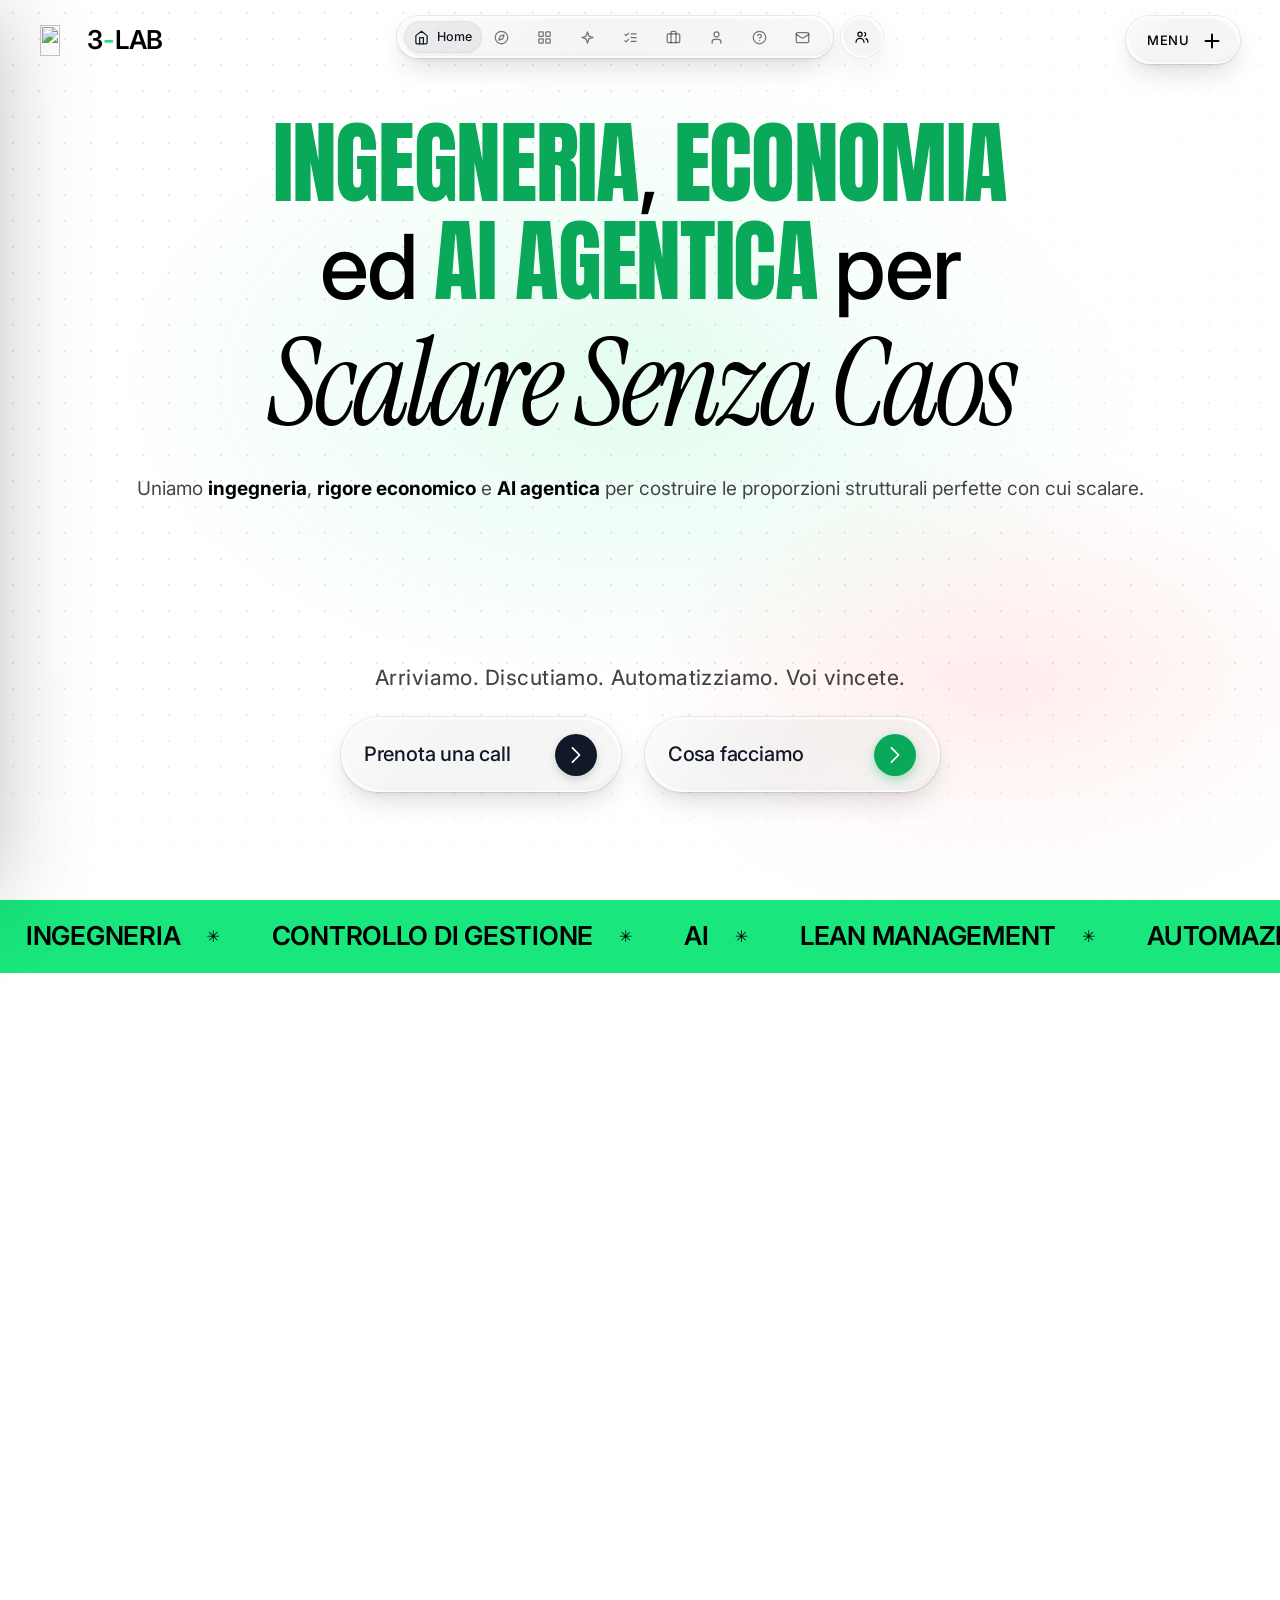
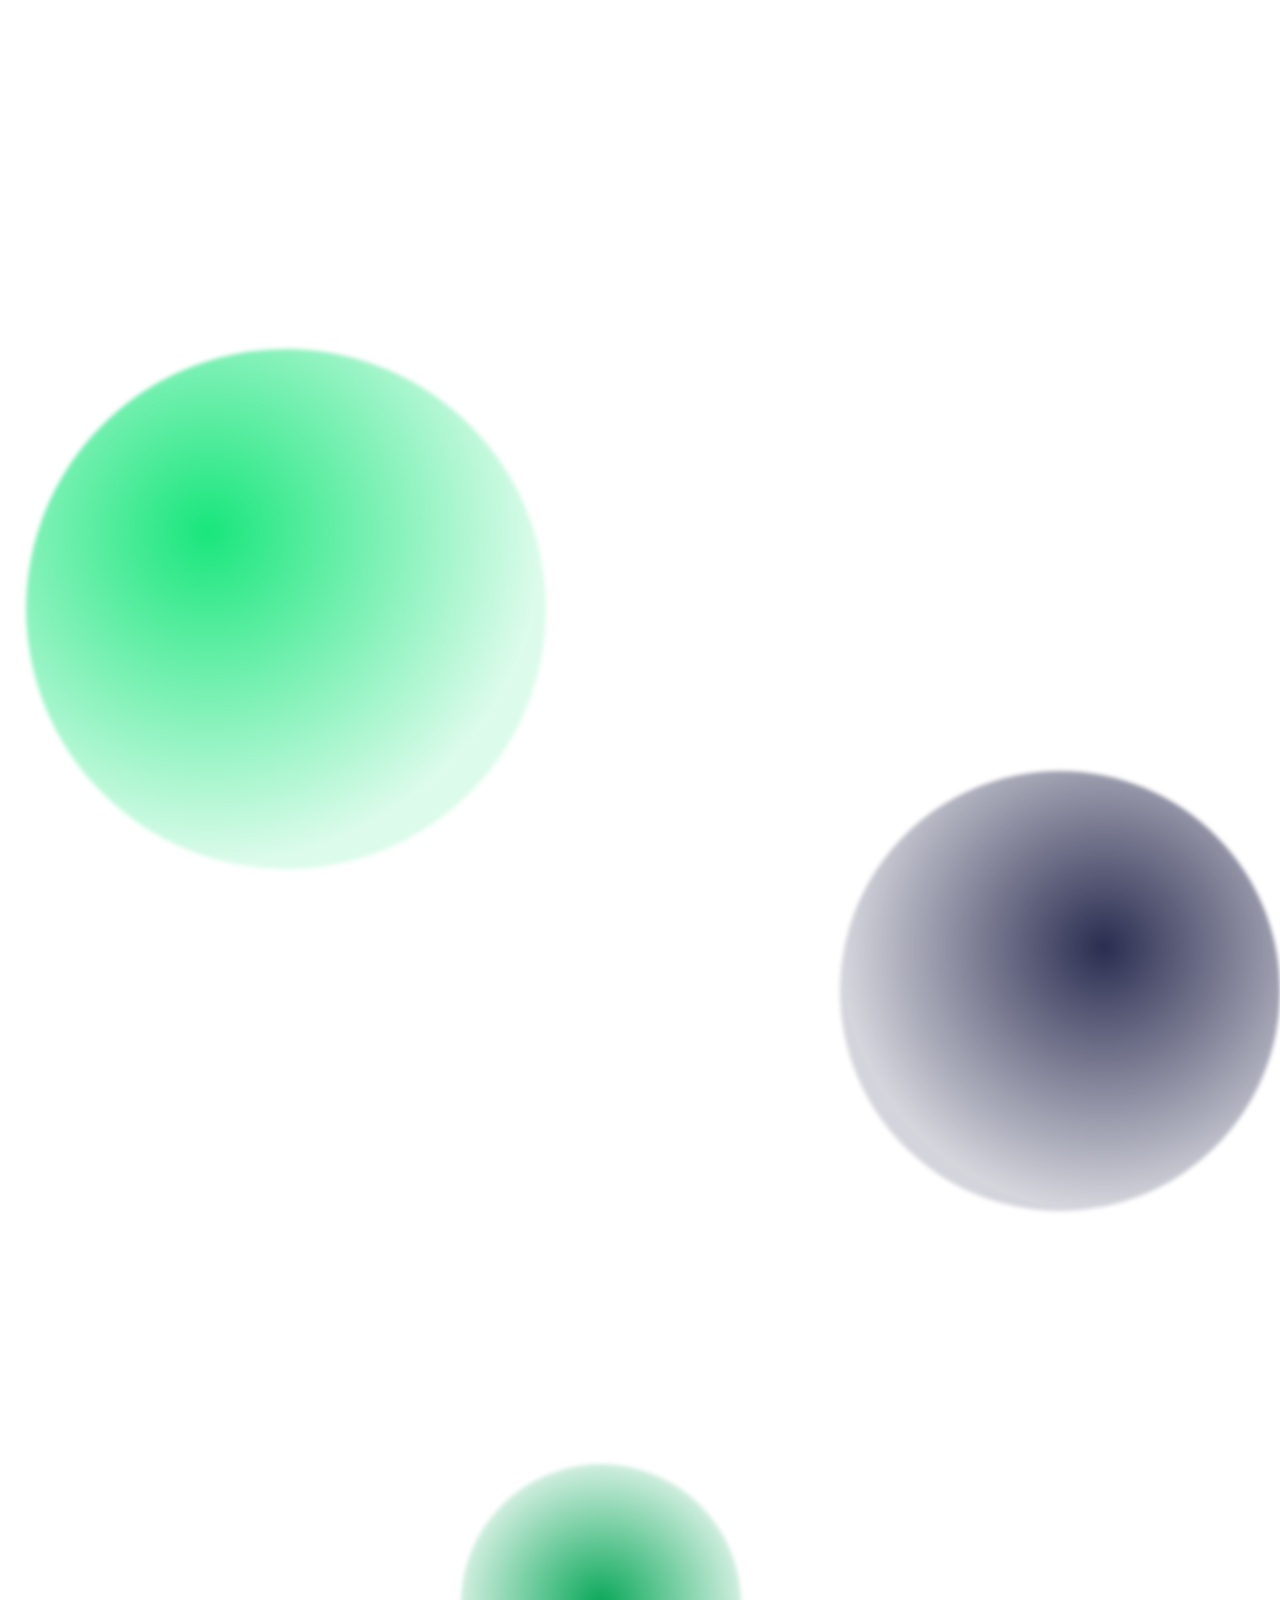
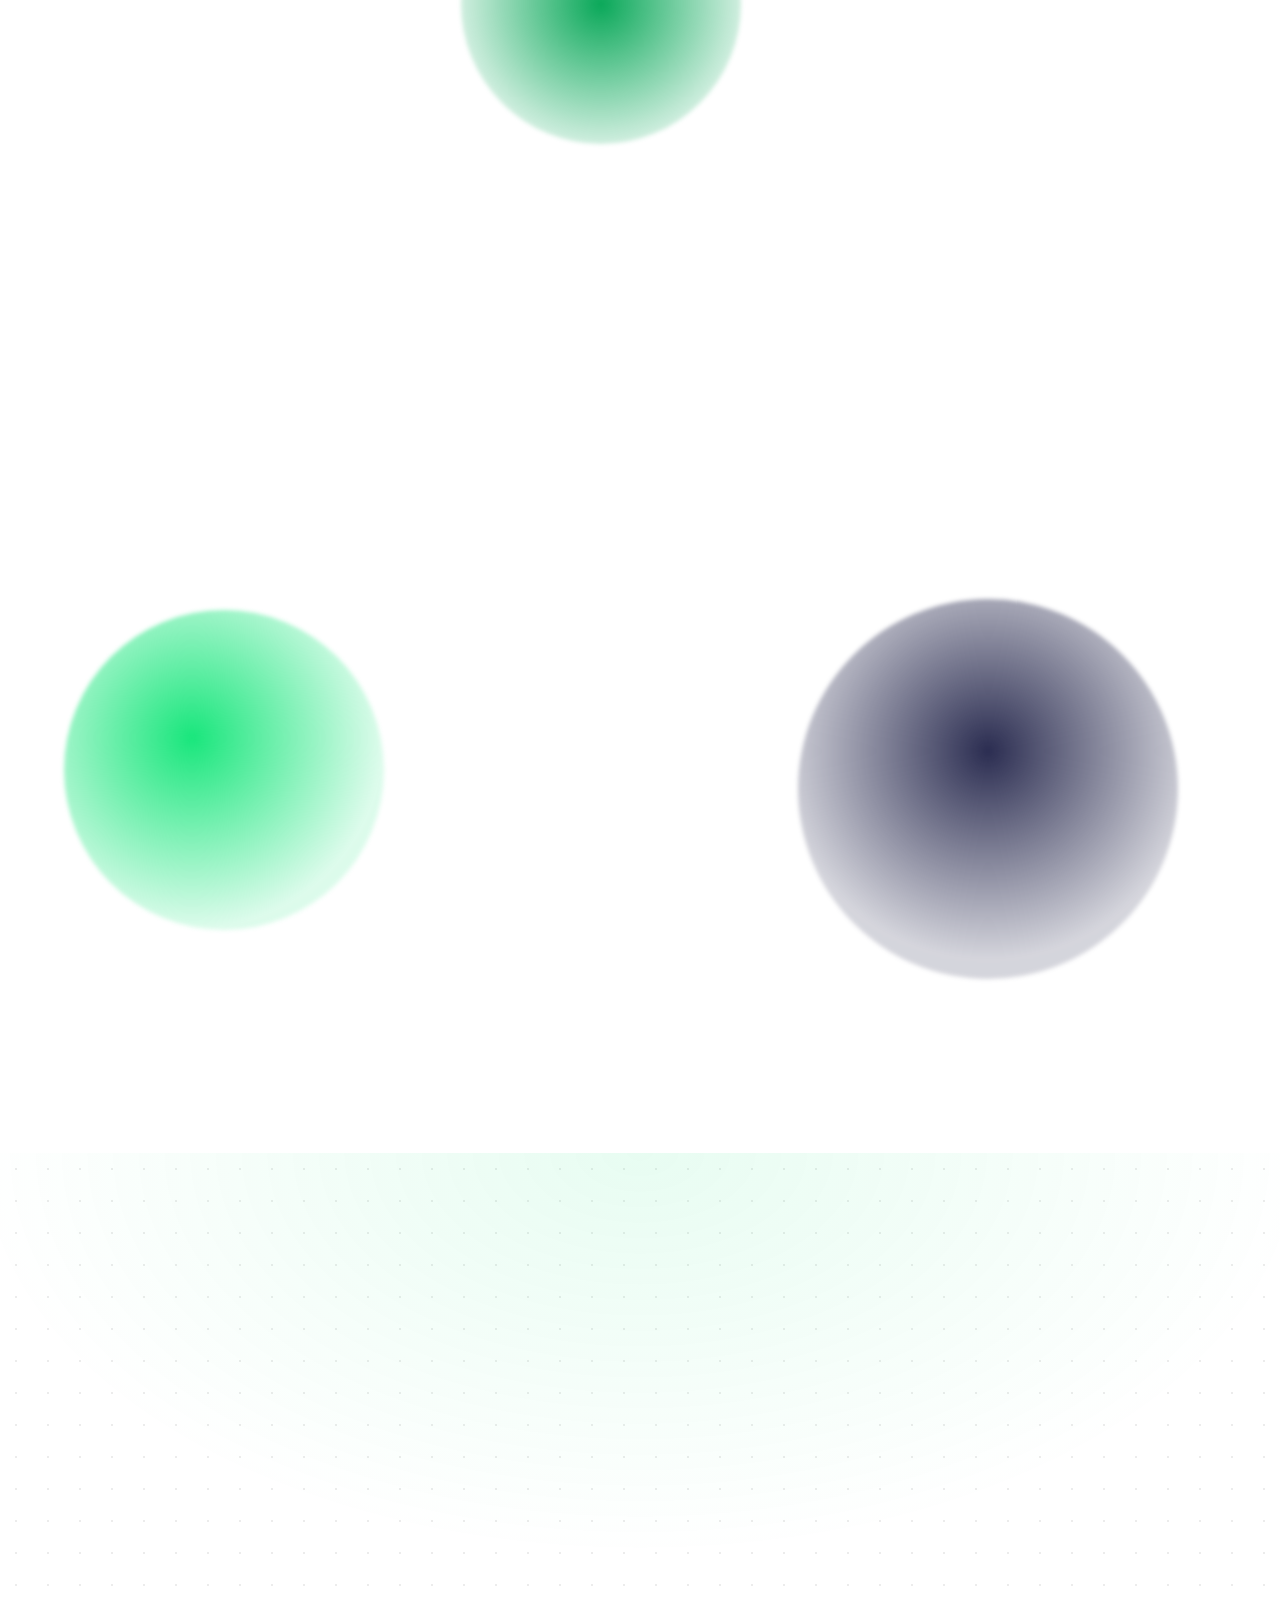
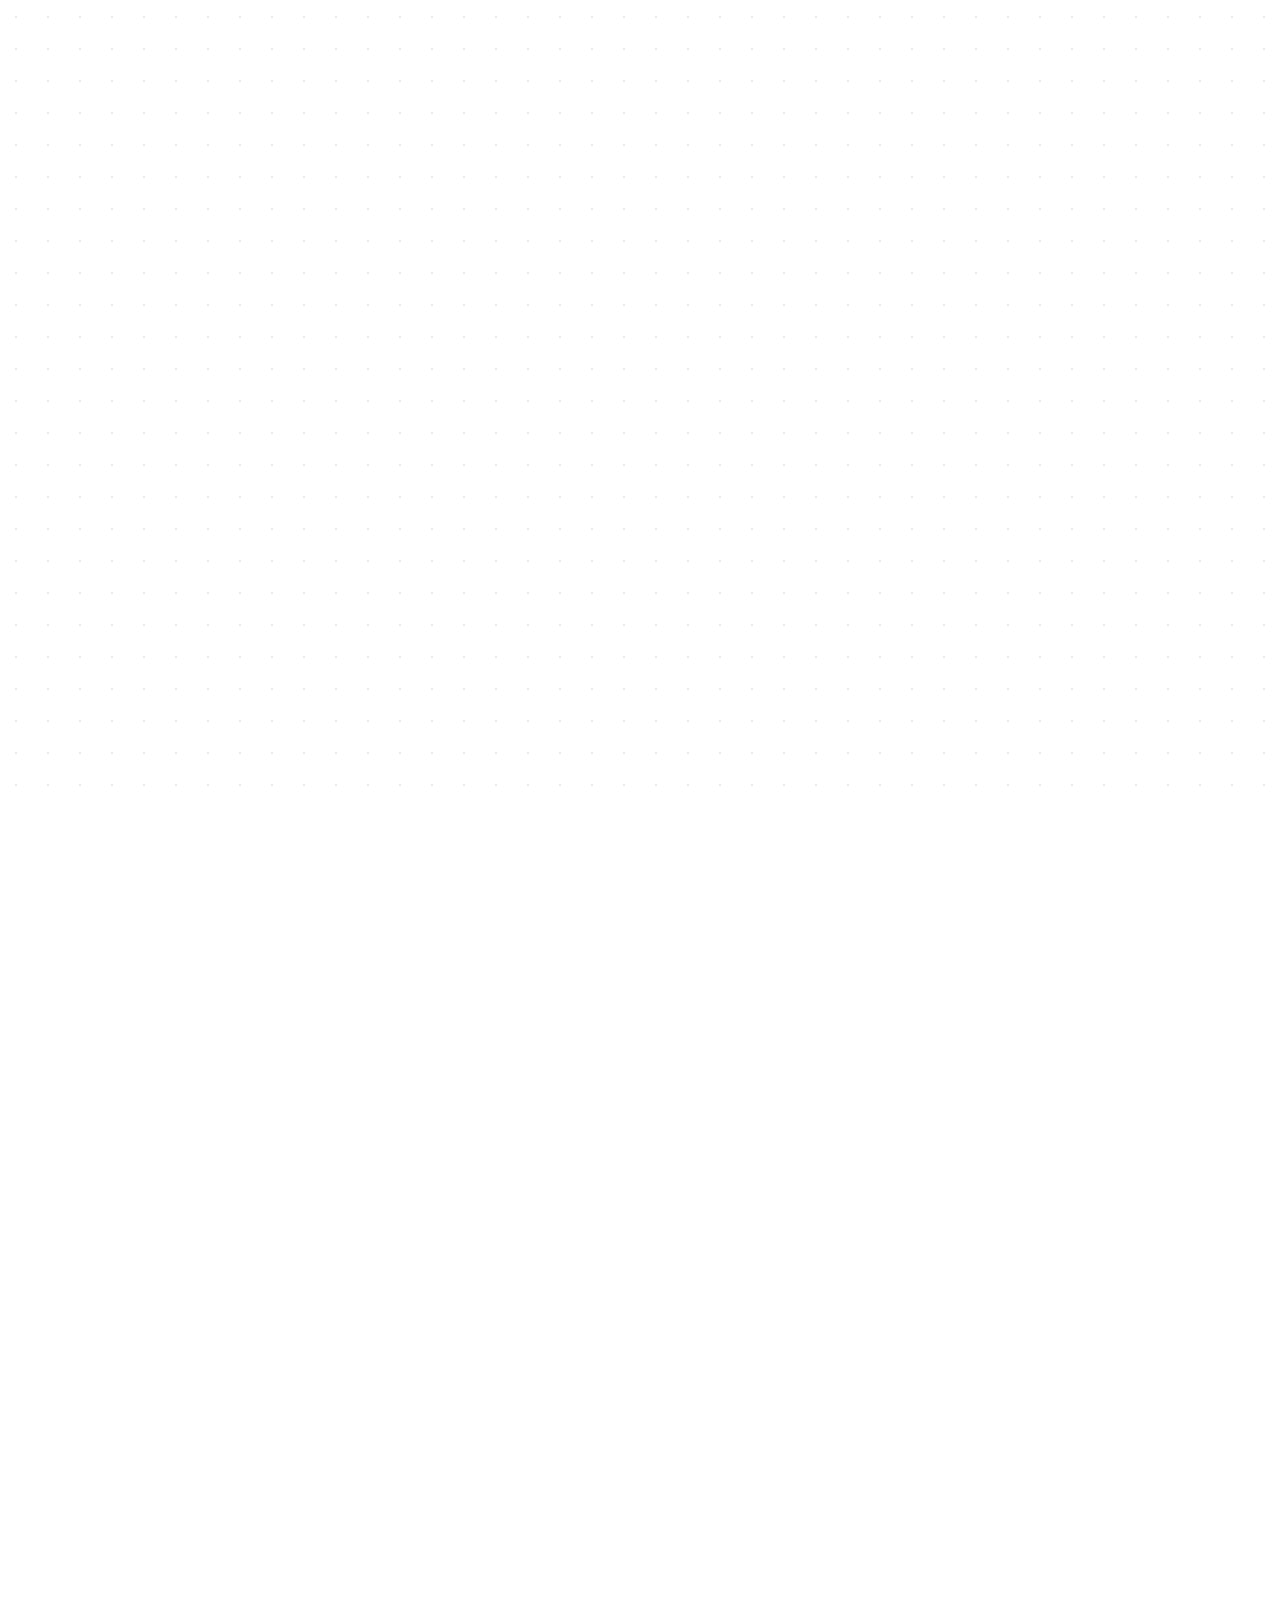
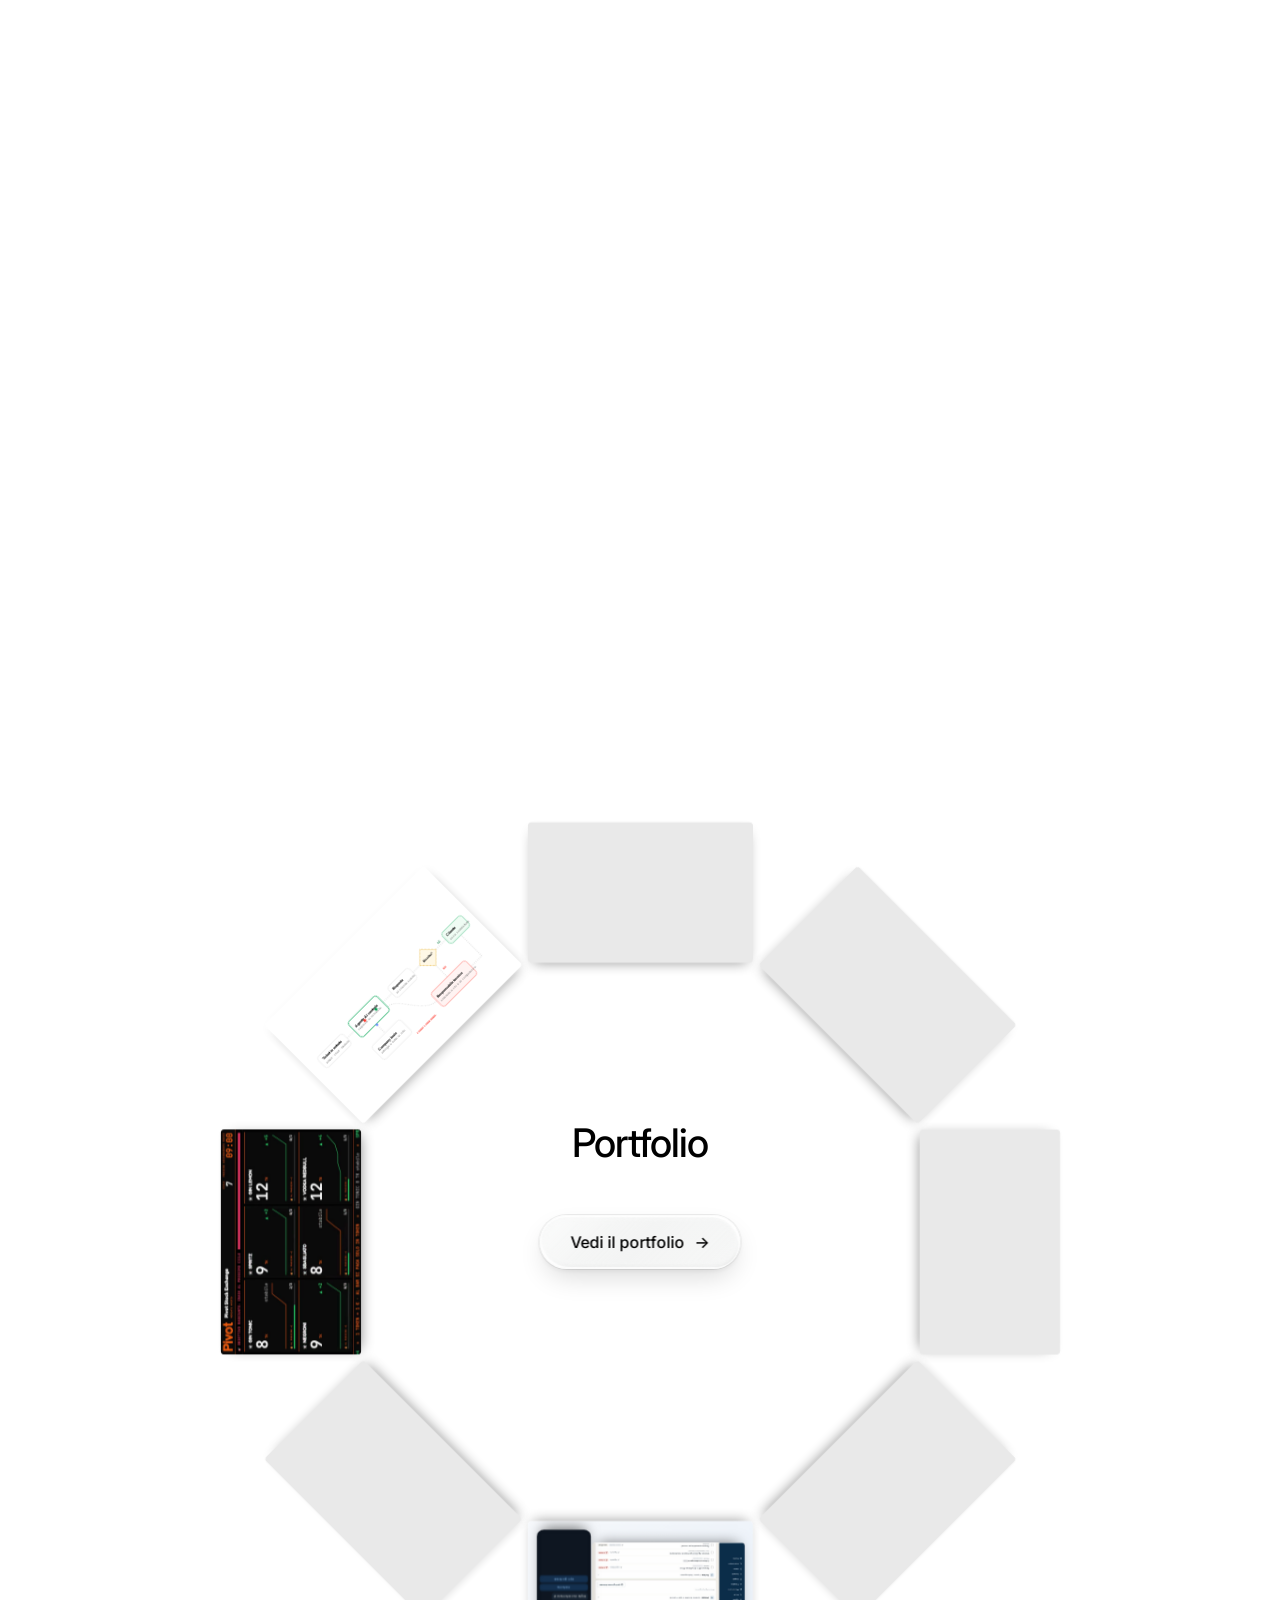
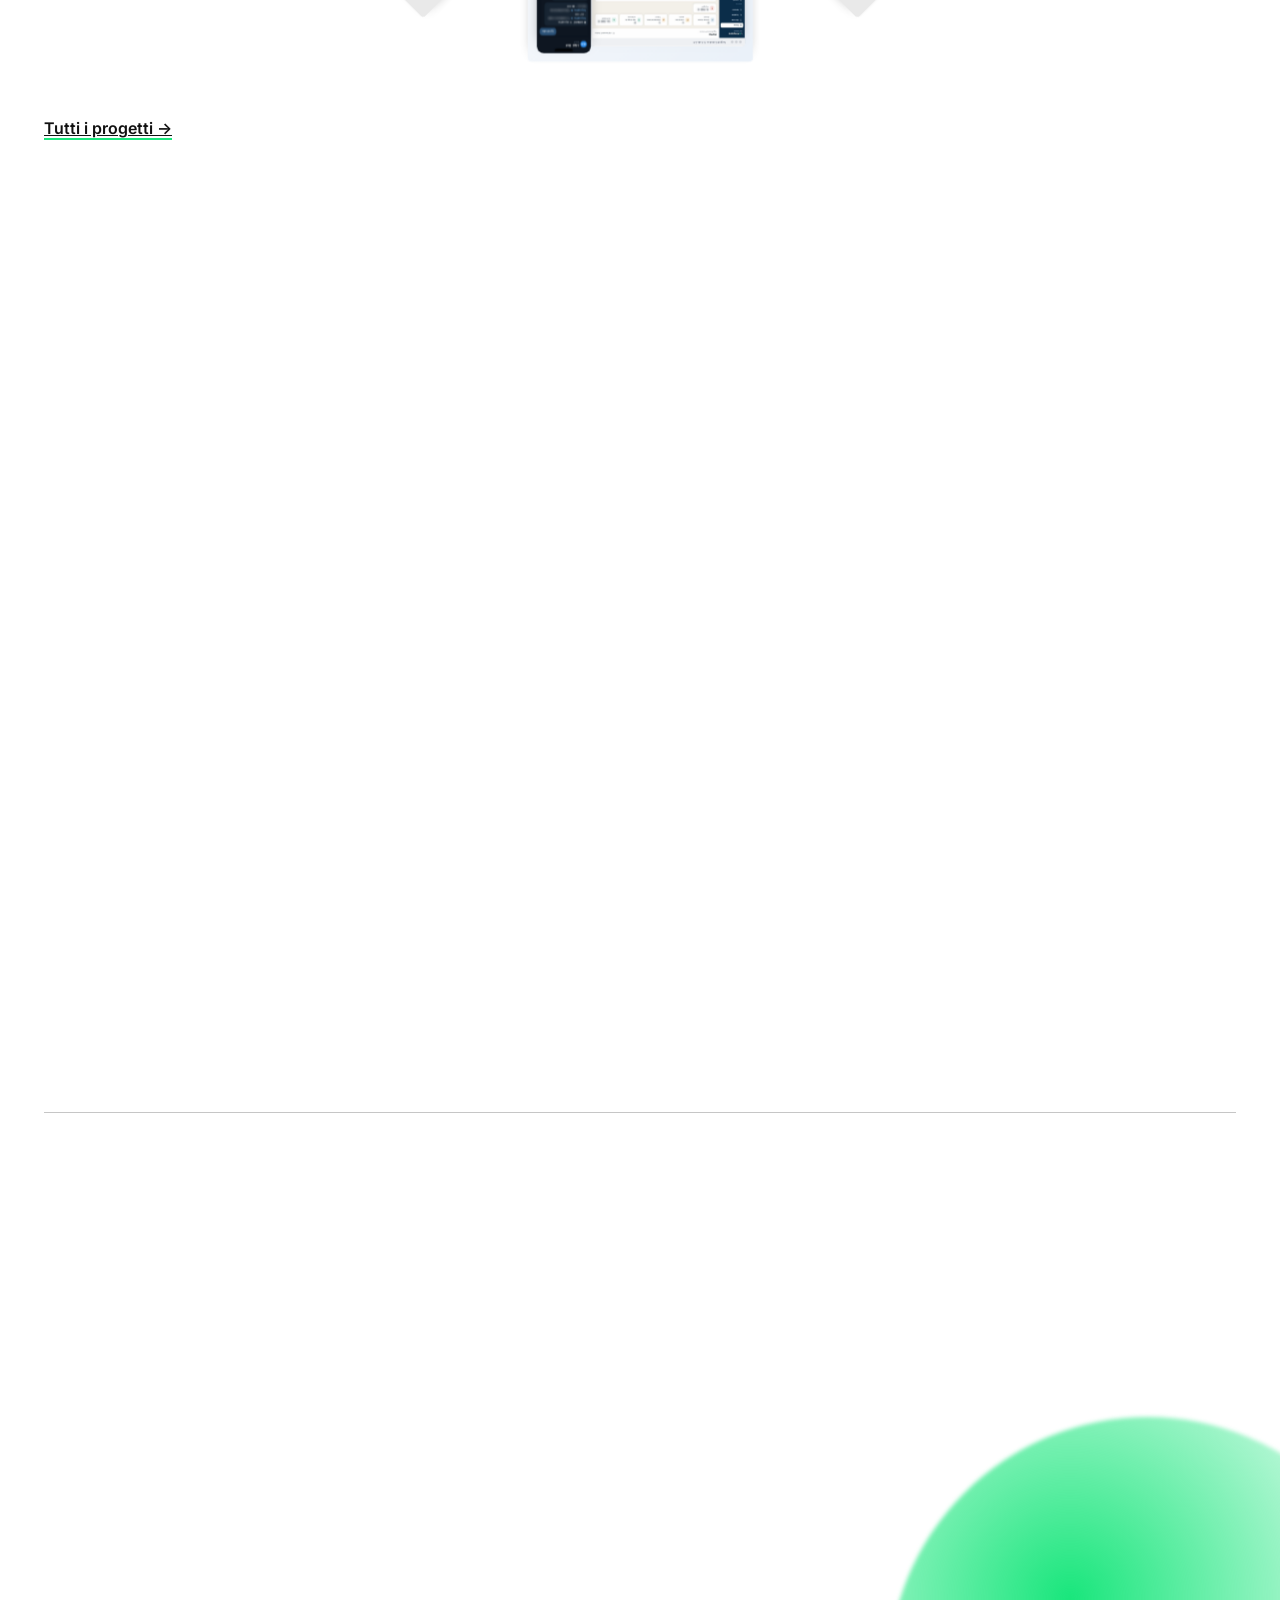
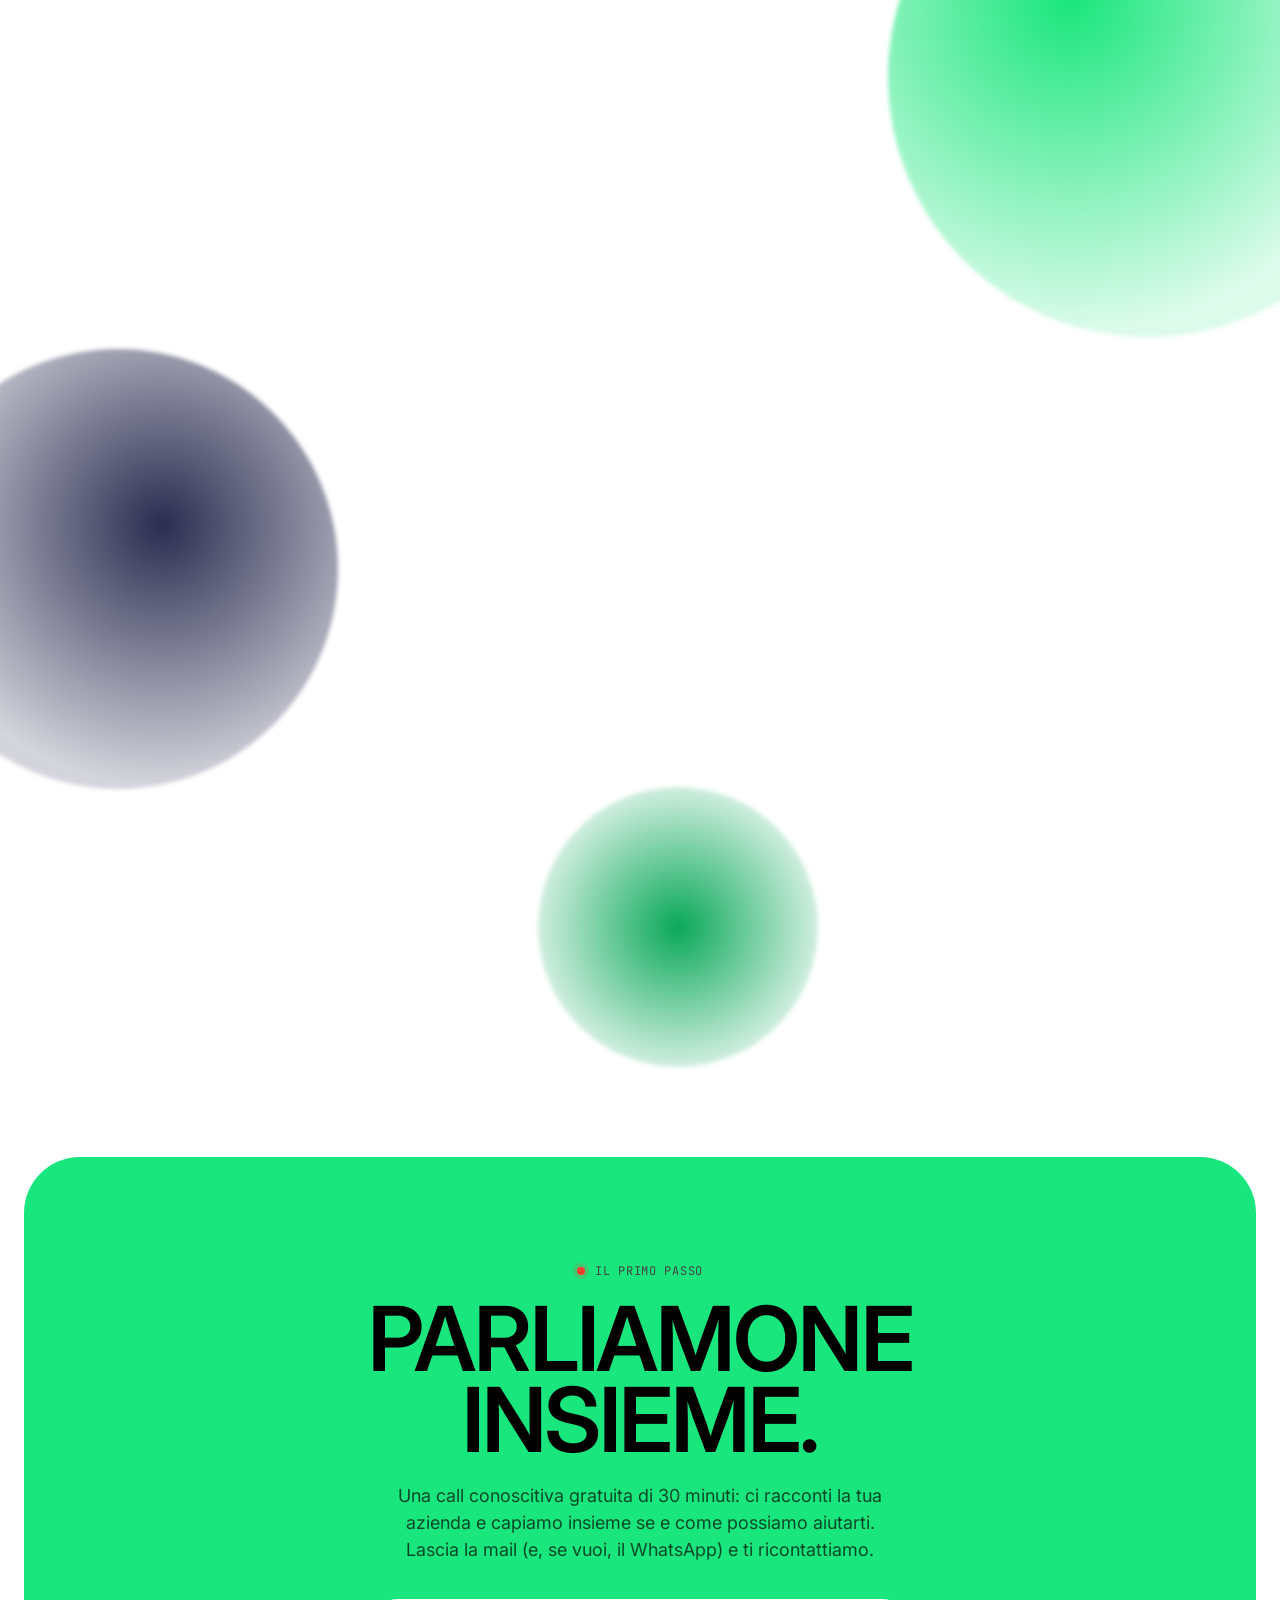
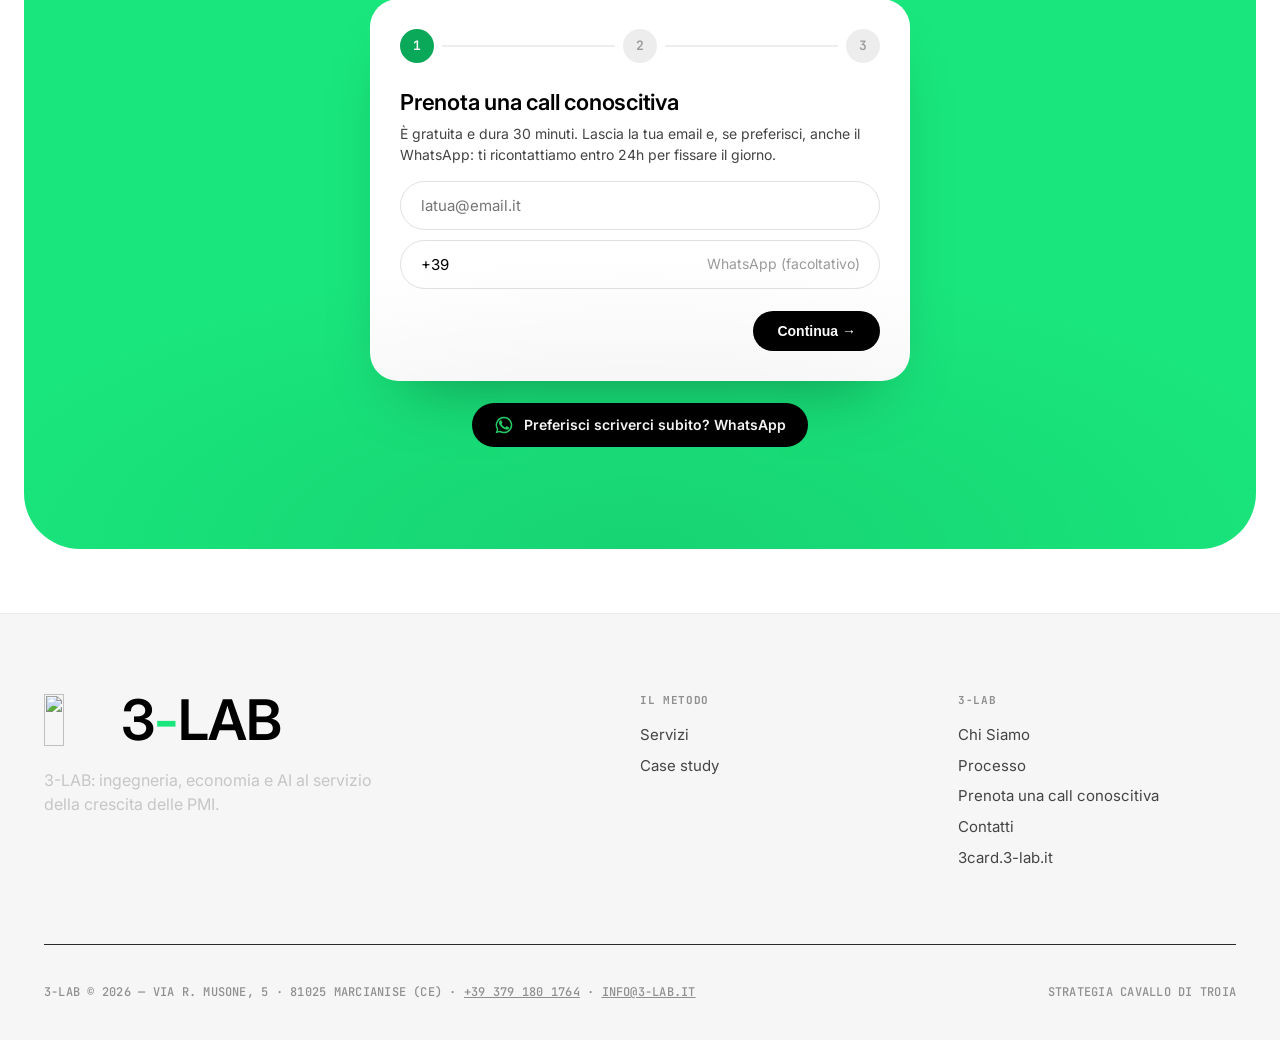
==== commit cf7490e5: "Loader a tutto schermo in Anton; cervello centrato nel cerchio - la barra del loader percorre tutta " ====
--- a/index.html
+++ b/index.html
@@ -1742,14 +1742,14 @@
 <link rel="stylesheet" href="assets/casestudy.css">
 <style>
 /* LOADER (2026-10-18): barra + contatore, poi il pannello si chiude verso il basso. L'uscita è tutta in CSS: se il JS non parte, il sito si scopre comunque. */
-.lf{position:fixed;inset:0;z-index:99999;background:#fff;color:#000;display:flex;flex-direction:column;justify-content:space-between;padding:clamp(14px,2.4vw,28px);font-family:'Inter',system-ui,sans-serif;animation:lf-out .6s cubic-bezier(.83,.05,.25,.98) 3.1s forwards}
-.lf-name{font:500 clamp(20px,2.4vw,24px)/1 'Inter',system-ui,sans-serif;letter-spacing:-.05em}
+.lf{position:fixed;inset:0;z-index:99999;background:#fff;color:#000;display:flex;flex-direction:column;justify-content:space-between;padding:clamp(14px,2.4vw,28px) 0;font-family:'Anton',sans-serif;animation:lf-out .6s cubic-bezier(.83,.05,.25,.98) 3.1s forwards}
+.lf-name{padding:0 clamp(14px,2.4vw,28px);font:400 clamp(24px,2.8vw,32px)/1 'Anton',sans-serif;letter-spacing:.02em}
 .lf-name i{font-style:normal;color:#19E67C}
 .lf-bar{height:4px;overflow:hidden}
 .lf-bar b{display:block;height:100%;width:100%;background:#000;transform-origin:left;animation:lf-bar 3s cubic-bezier(.12,.23,.5,1) forwards}
-.lf-n{align-self:flex-end;display:flex;align-items:baseline;gap:.08em;line-height:.8;letter-spacing:-.06em;font-weight:300}
-.lf-n span{font-size:clamp(110px,24vw,200px);color:#19E67C;font-variant-numeric:tabular-nums}
-.lf-n u{text-decoration:none;font-size:clamp(28px,5vw,48px);color:#000}
+.lf-n{--n:clamp(110px,24vw,200px);align-self:flex-end;display:flex;align-items:baseline;gap:.06em;padding:0 clamp(14px,2.4vw,28px);line-height:.8;font-weight:400}
+.lf-n span{font-size:var(--n);color:#19E67C;font-variant-numeric:tabular-nums}
+.lf-n u{text-decoration:none;font-size:calc(var(--n)*.75);font-weight:700;color:#000}
 @keyframes lf-bar{from{transform:scaleX(0)}to{transform:scaleX(1)}}
 @keyframes lf-out{to{clip-path:inset(100% 0 0 0);visibility:hidden}}
 @media(prefers-reduced-motion:reduce){.lf{display:none}}
@@ -1969,7 +1969,7 @@
 <rect x="196" y="232" width="136" height="58" rx="14" class="kn"/><text x="264" y="254" class="k" text-anchor="middle">FONTE DI CONOSCENZA</text><text x="264" y="274" class="t" text-anchor="middle">Brain + CRM</text></g>
 <g class="s3" style="--k:0"><rect x="408" y="15" width="182" height="46" rx="12"/><text x="422" y="33" class="k">STADIO: TRATTATIVA</text><text x="422" y="50" class="t">Invia il preventivo</text></g><g class="s3" style="--k:1"><rect x="408" y="71" width="182" height="46" rx="12"/><text x="422" y="89" class="k">STADIO: VINTO</text><text x="422" y="106" class="t">Emette la fattura</text></g><g class="s3" style="--k:2"><rect x="408" y="127" width="182" height="46" rx="12"/><text x="422" y="145" class="k">STADIO: SODDISFATTO</text><text x="422" y="162" class="t">Propone l'upsell</text></g><g class="s3" style="--k:3"><rect x="408" y="183" width="182" height="46" rx="12"/><text x="422" y="201" class="k">STADIO: ASSISTENZA</text><text x="422" y="218" class="t">Gestisce il ticket</text></g><g class="s3" style="--k:4"><rect x="408" y="239" width="182" height="46" rx="12" class="hu"/><text x="422" y="257" class="k">CASO DELICATO</text><text x="422" y="274" class="t">Passa a una persona</text></g></g>
 <g fill="#fff" stroke="#8f8f8f" stroke-width="2"><circle cx="138" cy="150" r="4"/><circle cx="200" cy="150" r="4"/><circle cx="328" cy="150" r="4"/><circle cx="264" cy="192" r="4"/><circle cx="264" cy="232" r="4"/><circle cx="408" cy="38" r="4"/><circle cx="408" cy="94" r="4"/><circle cx="408" cy="150" r="4"/><circle cx="408" cy="206" r="4"/><circle cx="408" cy="262" r="4"/></g></svg></div><span class="sv-more" aria-hidden="true">Scopri di più <i>→</i></span></li>
-<li class="sv-card glass sv-k-br" style="--c:var(--navy)"><span class="sv-fase sv-fase--tr">esecuzione</span><div class="sv-txt"><h3 class="sv-t"><button type="button" class="sv-open" data-sv="servizio-company-brain" aria-haspopup="dialog">Company brain e AI operating system</button></h3></div><div class="sv-ui sv-ui-br" aria-hidden="true"><div class="br-scene"><span class="br-d" style="--x:-36;--y:-42;--i:0">Documenti</span><span class="br-d" style="--x:0;--y:-42;--i:1">Contesto competitivo</span><span class="br-d" style="--x:36;--y:-42;--i:2">Procedure</span><span class="br-d" style="--x:-38;--y:-18;--i:3">Clienti</span><span class="br-d" style="--x:38;--y:-18;--i:4">Preventivi</span><span class="br-d" style="--x:-38;--y:18;--i:5">Decisioni</span><span class="br-d" style="--x:38;--y:18;--i:6">Listini</span><span class="br-d" style="--x:-36;--y:42;--i:7">Organigramma</span><span class="br-d" style="--x:0;--y:42;--i:8">Brand identity</span><span class="br-d" style="--x:36;--y:42;--i:9">Contratti</span><svg class="br-w" viewBox="0 0 130 100" aria-hidden="true"><line x1="18.2" y1="8" x2="65" y2="50"/><line x1="65.0" y1="8" x2="65" y2="50"/><line x1="111.8" y1="8" x2="65" y2="50"/><line x1="15.6" y1="32" x2="65" y2="50"/><line x1="114.4" y1="32" x2="65" y2="50"/><line x1="15.6" y1="68" x2="65" y2="50"/><line x1="114.4" y1="68" x2="65" y2="50"/><line x1="18.2" y1="92" x2="65" y2="50"/><line x1="65.0" y1="92" x2="65" y2="50"/><line x1="111.8" y1="92" x2="65" y2="50"/></svg><span class="br-c"><svg viewBox="0 0 120 100" aria-hidden="true"><path class="br-o" d="M58 14C50 8 36 10 30 18C20 18 12 28 16 38C8 44 10 58 20 62C20 72 30 80 40 78C46 86 56 84 58 78Z"/><path class="br-o" transform="translate(120 0) scale(-1 1)" d="M58 14C50 8 36 10 30 18C20 18 12 28 16 38C8 44 10 58 20 62C20 72 30 80 40 78C46 86 56 84 58 78Z"/><g class="br-l"><line x1="44" y1="26" x2="32" y2="32"/><line x1="32" y1="32" x2="24" y2="46"/><line x1="32" y1="32" x2="40" y2="44"/><line x1="44" y1="26" x2="50" y2="38"/><line x1="40" y1="44" x2="50" y2="38"/><line x1="24" y1="46" x2="34" y2="60"/><line x1="40" y1="44" x2="34" y2="60"/><line x1="40" y1="44" x2="48" y2="58"/><line x1="34" y1="60" x2="44" y2="70"/><line x1="48" y1="58" x2="44" y2="70"/><line x1="50" y1="38" x2="54" y2="50"/><line x1="48" y1="58" x2="54" y2="50"/><line x1="40" y1="44" x2="54" y2="50"/><line x1="76" y1="26" x2="88" y2="32"/><line x1="88" y1="32" x2="96" y2="46"/><line x1="88" y1="32" x2="80" y2="44"/><line x1="76" y1="26" x2="70" y2="38"/><line x1="80" y1="44" x2="70" y2="38"/><line x1="96" y1="46" x2="86" y2="60"/><line x1="80" y1="44" x2="86" y2="60"/><line x1="80" y1="44" x2="72" y2="58"/><line x1="86" y1="60" x2="76" y2="70"/><line x1="72" y1="58" x2="76" y2="70"/><line x1="70" y1="38" x2="66" y2="50"/><line x1="72" y1="58" x2="66" y2="50"/><line x1="80" y1="44" x2="66" y2="50"/><line x1="54" y1="50" x2="66" y2="50"/><line x1="50" y1="38" x2="70" y2="38"/><line x1="48" y1="58" x2="72" y2="58"/></g><circle class="br-n" style="--i:0" cx="44" cy="26" r="2.6"/><circle class="br-n" style="--i:1" cx="32" cy="32" r="2.6"/><circle class="br-n" style="--i:2" cx="24" cy="46" r="2.6"/><circle class="br-n" style="--i:3" cx="40" cy="44" r="2.6"/><circle class="br-n" style="--i:4" cx="50" cy="38" r="2.6"/><circle class="br-n" style="--i:5" cx="34" cy="60" r="2.6"/><circle class="br-n" style="--i:6" cx="48" cy="58" r="2.6"/><circle class="br-n" style="--i:7" cx="44" cy="70" r="2.6"/><circle class="br-n" style="--i:8" cx="54" cy="50" r="2.6"/><circle class="br-n" style="--i:9" cx="76" cy="26" r="2.6"/><circle class="br-n" style="--i:10" cx="88" cy="32" r="2.6"/><circle class="br-n" style="--i:11" cx="96" cy="46" r="2.6"/><circle class="br-n" style="--i:12" cx="80" cy="44" r="2.6"/><circle class="br-n" style="--i:13" cx="70" cy="38" r="2.6"/><circle class="br-n" style="--i:14" cx="86" cy="60" r="2.6"/><circle class="br-n" style="--i:15" cx="72" cy="58" r="2.6"/><circle class="br-n" style="--i:16" cx="76" cy="70" r="2.6"/><circle class="br-n" style="--i:17" cx="66" cy="50" r="2.6"/></svg></span><div class="br-chat"><p class="u" style="--k:0">Cosa c'è da sapere oggi?</p><p style="--k:1">Ecco le tre cose da sapere oggi:</p><p style="--k:2">Il cliente Rossi ti deve ancora <b>700 €</b>. Preparo il sollecito?</p><p style="--k:3">Il listino di un tuo fornitore è salito del <b>30%</b> negli ultimi 30 giorni.</p><p style="--k:4">I fornitori ti stanno facendo prezzi <b>progressivamente migliori</b>. Buon momento per rinegoziare.</p></div></div></div><span class="sv-more" aria-hidden="true">Scopri di più <i>→</i></span></li>
+<li class="sv-card glass sv-k-br" style="--c:var(--navy)"><span class="sv-fase sv-fase--tr">esecuzione</span><div class="sv-txt"><h3 class="sv-t"><button type="button" class="sv-open" data-sv="servizio-company-brain" aria-haspopup="dialog">Company brain e AI operating system</button></h3></div><div class="sv-ui sv-ui-br" aria-hidden="true"><div class="br-scene"><span class="br-d" style="--x:-36;--y:-42;--i:0">Documenti</span><span class="br-d" style="--x:0;--y:-42;--i:1">Contesto competitivo</span><span class="br-d" style="--x:36;--y:-42;--i:2">Procedure</span><span class="br-d" style="--x:-38;--y:-18;--i:3">Clienti</span><span class="br-d" style="--x:38;--y:-18;--i:4">Preventivi</span><span class="br-d" style="--x:-38;--y:18;--i:5">Decisioni</span><span class="br-d" style="--x:38;--y:18;--i:6">Listini</span><span class="br-d" style="--x:-36;--y:42;--i:7">Organigramma</span><span class="br-d" style="--x:0;--y:42;--i:8">Brand identity</span><span class="br-d" style="--x:36;--y:42;--i:9">Contratti</span><svg class="br-w" viewBox="0 0 130 100" aria-hidden="true"><line x1="18.2" y1="8" x2="65" y2="50"/><line x1="65.0" y1="8" x2="65" y2="50"/><line x1="111.8" y1="8" x2="65" y2="50"/><line x1="15.6" y1="32" x2="65" y2="50"/><line x1="114.4" y1="32" x2="65" y2="50"/><line x1="15.6" y1="68" x2="65" y2="50"/><line x1="114.4" y1="68" x2="65" y2="50"/><line x1="18.2" y1="92" x2="65" y2="50"/><line x1="65.0" y1="92" x2="65" y2="50"/><line x1="111.8" y1="92" x2="65" y2="50"/></svg><span class="br-c"><svg viewBox="6 4 108 86" aria-hidden="true"><path class="br-o" d="M58 14C50 8 36 10 30 18C20 18 12 28 16 38C8 44 10 58 20 62C20 72 30 80 40 78C46 86 56 84 58 78Z"/><path class="br-o" transform="translate(120 0) scale(-1 1)" d="M58 14C50 8 36 10 30 18C20 18 12 28 16 38C8 44 10 58 20 62C20 72 30 80 40 78C46 86 56 84 58 78Z"/><g class="br-l"><line x1="44" y1="26" x2="32" y2="32"/><line x1="32" y1="32" x2="24" y2="46"/><line x1="32" y1="32" x2="40" y2="44"/><line x1="44" y1="26" x2="50" y2="38"/><line x1="40" y1="44" x2="50" y2="38"/><line x1="24" y1="46" x2="34" y2="60"/><line x1="40" y1="44" x2="34" y2="60"/><line x1="40" y1="44" x2="48" y2="58"/><line x1="34" y1="60" x2="44" y2="70"/><line x1="48" y1="58" x2="44" y2="70"/><line x1="50" y1="38" x2="54" y2="50"/><line x1="48" y1="58" x2="54" y2="50"/><line x1="40" y1="44" x2="54" y2="50"/><line x1="76" y1="26" x2="88" y2="32"/><line x1="88" y1="32" x2="96" y2="46"/><line x1="88" y1="32" x2="80" y2="44"/><line x1="76" y1="26" x2="70" y2="38"/><line x1="80" y1="44" x2="70" y2="38"/><line x1="96" y1="46" x2="86" y2="60"/><line x1="80" y1="44" x2="86" y2="60"/><line x1="80" y1="44" x2="72" y2="58"/><line x1="86" y1="60" x2="76" y2="70"/><line x1="72" y1="58" x2="76" y2="70"/><line x1="70" y1="38" x2="66" y2="50"/><line x1="72" y1="58" x2="66" y2="50"/><line x1="80" y1="44" x2="66" y2="50"/><line x1="54" y1="50" x2="66" y2="50"/><line x1="50" y1="38" x2="70" y2="38"/><line x1="48" y1="58" x2="72" y2="58"/></g><circle class="br-n" style="--i:0" cx="44" cy="26" r="2.6"/><circle class="br-n" style="--i:1" cx="32" cy="32" r="2.6"/><circle class="br-n" style="--i:2" cx="24" cy="46" r="2.6"/><circle class="br-n" style="--i:3" cx="40" cy="44" r="2.6"/><circle class="br-n" style="--i:4" cx="50" cy="38" r="2.6"/><circle class="br-n" style="--i:5" cx="34" cy="60" r="2.6"/><circle class="br-n" style="--i:6" cx="48" cy="58" r="2.6"/><circle class="br-n" style="--i:7" cx="44" cy="70" r="2.6"/><circle class="br-n" style="--i:8" cx="54" cy="50" r="2.6"/><circle class="br-n" style="--i:9" cx="76" cy="26" r="2.6"/><circle class="br-n" style="--i:10" cx="88" cy="32" r="2.6"/><circle class="br-n" style="--i:11" cx="96" cy="46" r="2.6"/><circle class="br-n" style="--i:12" cx="80" cy="44" r="2.6"/><circle class="br-n" style="--i:13" cx="70" cy="38" r="2.6"/><circle class="br-n" style="--i:14" cx="86" cy="60" r="2.6"/><circle class="br-n" style="--i:15" cx="72" cy="58" r="2.6"/><circle class="br-n" style="--i:16" cx="76" cy="70" r="2.6"/><circle class="br-n" style="--i:17" cx="66" cy="50" r="2.6"/></svg></span><div class="br-chat"><p class="u" style="--k:0">Cosa c'è da sapere oggi?</p><p style="--k:1">Ecco le tre cose da sapere oggi:</p><p style="--k:2">Il cliente Rossi ti deve ancora <b>700 €</b>. Preparo il sollecito?</p><p style="--k:3">Il listino di un tuo fornitore è salito del <b>30%</b> negli ultimi 30 giorni.</p><p style="--k:4">I fornitori ti stanno facendo prezzi <b>progressivamente migliori</b>. Buon momento per rinegoziare.</p></div></div></div><span class="sv-more" aria-hidden="true">Scopri di più <i>→</i></span></li>
 <li class="sv-card glass sv-k-ge" style="--c:var(--navy)"><span class="sv-fase sv-fase--tr">esecuzione</span><div class="sv-txt"><h3 class="sv-t"><button type="button" class="sv-open" data-sv="servizio-gestionali" aria-haspopup="dialog">Gestionali automatizzati</button></h3></div><div class="sv-ui sv-ui-ge" aria-hidden="true"><div class="gv"><div class="gv-stack">
 <div class="gv-src"><span style="--k:0">Commercialista</span><span style="--k:1">CRM</span><span style="--k:2">Mail</span><span style="--k:3">Riunioni</span><span style="--k:4">Chiamate</span><span style="--k:5">Messaggi</span><span class="vo" style="--k:6">Bot vocale: input a voce</span></div>
 <div class="gv-hub">Raccoglitore dati automatizzato</div>
@@ -2004,7 +2004,7 @@
 <rect x="196" y="232" width="136" height="58" rx="14" class="kn"/><text x="264" y="254" class="k" text-anchor="middle">FONTE DI CONOSCENZA</text><text x="264" y="274" class="t" text-anchor="middle">Brain + CRM</text></g>
 <g class="s3" style="--k:0"><rect x="408" y="15" width="182" height="46" rx="12"/><text x="422" y="33" class="k">STADIO: TRATTATIVA</text><text x="422" y="50" class="t">Invia il preventivo</text></g><g class="s3" style="--k:1"><rect x="408" y="71" width="182" height="46" rx="12"/><text x="422" y="89" class="k">STADIO: VINTO</text><text x="422" y="106" class="t">Emette la fattura</text></g><g class="s3" style="--k:2"><rect x="408" y="127" width="182" height="46" rx="12"/><text x="422" y="145" class="k">STADIO: SODDISFATTO</text><text x="422" y="162" class="t">Propone l'upsell</text></g><g class="s3" style="--k:3"><rect x="408" y="183" width="182" height="46" rx="12"/><text x="422" y="201" class="k">STADIO: ASSISTENZA</text><text x="422" y="218" class="t">Gestisce il ticket</text></g><g class="s3" style="--k:4"><rect x="408" y="239" width="182" height="46" rx="12" class="hu"/><text x="422" y="257" class="k">CASO DELICATO</text><text x="422" y="274" class="t">Passa a una persona</text></g></g>
 <g fill="#fff" stroke="#8f8f8f" stroke-width="2"><circle cx="138" cy="150" r="4"/><circle cx="200" cy="150" r="4"/><circle cx="328" cy="150" r="4"/><circle cx="264" cy="192" r="4"/><circle cx="264" cy="232" r="4"/><circle cx="408" cy="38" r="4"/><circle cx="408" cy="94" r="4"/><circle cx="408" cy="150" r="4"/><circle cx="408" cy="206" r="4"/><circle cx="408" cy="262" r="4"/></g></svg></div></div><div class="sv-side"><h2 class="sv-h" id="sv-t-automazioni">Automazioni agentiche</h2><p class="sv-lead">Un agente AI che legge i tuoi dati e sa come lavori: capisce, esegue il passo giusto con gli strumenti dell'azienda e, quando serve, passa la mano a una persona.</p><ol class="a3 a3-v" data-a3v><li class="a3-i is-open"><h3 class="a3-h"><button type="button" class="a3-b" id="v-automazioni-b1" aria-expanded="true" aria-controls="v-automazioni-r1"><span class="a3-n">01</span><span class="a3-tt"><span class="a3-t">Cos'è</span></span><svg class="a3-plus" viewBox="0 0 16 16" fill="none" aria-hidden="true" focusable="false"><path d="M8 1V15M1 8H15" stroke="currentColor" stroke-width="1.5" stroke-linecap="round"/></svg></button></h3><div class="a3-r" id="v-automazioni-r1" role="region" aria-labelledby="v-automazioni-b1"><div><p>Non è un flusso rigido del tipo «se succede A, fai B». È un agente AI: capisce la richiesta, decide il passo giusto, usa gli strumenti che l'azienda ha già e passa a una persona quando serve.</p><p>L'AI si occupa dei compiti che si ripetono: leggere, classificare, rispondere, compilare. Alle persone restano le decisioni e le eccezioni. Dove un errore costa, c'è sempre un controllo umano.</p></div></div></li><li class="a3-i"><h3 class="a3-h"><button type="button" class="a3-b" id="v-automazioni-b2" aria-expanded="false" aria-controls="v-automazioni-r2"><span class="a3-n">02</span><span class="a3-tt"><span class="a3-t">A cosa serve</span></span><svg class="a3-plus" viewBox="0 0 16 16" fill="none" aria-hidden="true" focusable="false"><path d="M8 1V15M1 8H15" stroke="currentColor" stroke-width="1.5" stroke-linecap="round"/></svg></button></h3><div class="a3-r" id="v-automazioni-r2" role="region" aria-labelledby="v-automazioni-b2"><div><p>A togliere alle persone il lavoro che si ripete ogni giorno e a far emergere in tempo ciò che nessuno ha il tempo di guardare. Per esempio:</p><ul class="sv-bul"><li><b>Customer care collegato ai dati.</b> l'agente legge brain e CRM, sa quando un cliente passa da uno stato all'altro della pipeline di vendita e agisce di conseguenza: manda il preventivo, emette la fattura, propone un upsell, gestisce i ticket di assistenza e passa la mano a una persona nei casi delicati.</li><li><b>Cliente chiave che rallenta.</b> l'agente lo rileva dal gestionale, ricostruisce la storia da CRM e e-mail, prepara una proposta di rilancio e la sottopone al commerciale.</li><li><b>Controllo di gestione ogni lunedì.</b> legge vendite, costi e budget, individua gli scostamenti oltre soglia, ne cerca le cause nei dati e manda al titolare una nota con le azioni consigliate.</li><li><b>Riordino intelligente.</b> incrocia scorte, tempi di consegna e affidabilità dei fornitori e prepara l'ordine; sopra una certa cifra chiede conferma a una persona.</li><li><b>Preventivi che proteggono il margine.</b> prima dell'invio verifica il margine sui costi reali e, se è sotto soglia, passa la mano a chi decide.</li><li><b>Il lavoro di tutti i giorni.</b> un bot vocale risponde alle chiamate e le smista, le e-mail vengono classificate e ricevono una prima risposta, fatture e follow-up seguono lo stato nel CRM.</li></ul></div></div></li><li class="a3-i"><h3 class="a3-h"><button type="button" class="a3-b" id="v-automazioni-b3" aria-expanded="false" aria-controls="v-automazioni-r3"><span class="a3-n">03</span><span class="a3-tt"><span class="a3-t">Come lo facciamo</span></span><svg class="a3-plus" viewBox="0 0 16 16" fill="none" aria-hidden="true" focusable="false"><path d="M8 1V15M1 8H15" stroke="currentColor" stroke-width="1.5" stroke-linecap="round"/></svg></button></h3><div class="a3-r" id="v-automazioni-r3" role="region" aria-labelledby="v-automazioni-b3"><div><p>Si parte dal processo, non dal software: un software su un processo confuso automatizza la confusione.</p><ul class="sv-bul"><li><b>Mappiamo il processo.</b> come si fa oggi, passo per passo, insieme a chi lo fa ogni giorno. Le eccezioni le conosce chi le gestisce.</li><li><b>Scegliamo la soluzione più semplice.</b> un flusso fisso dove basta, un agente solo dove il problema è aperto.</li><li><b>Costruiamo con i controlli.</b> resta visibile cosa ha fatto l'agente e perché; una persona conferma i passi dove l'errore costa; se qualcosa non va, si ferma o passa la mano.</li><li><b>Misuriamo prima e dopo.</b> e lasciamo scritto come lavorare a mano se il sistema si ferma.</li></ul></div></div></li><li class="a3-i"><h3 class="a3-h"><button type="button" class="a3-b" id="v-automazioni-b4" aria-expanded="false" aria-controls="v-automazioni-r4"><span class="a3-n">04</span><span class="a3-tt"><span class="a3-t">Cosa ricevi</span></span><svg class="a3-plus" viewBox="0 0 16 16" fill="none" aria-hidden="true" focusable="false"><path d="M8 1V15M1 8H15" stroke="currentColor" stroke-width="1.5" stroke-linecap="round"/></svg></button></h3><div class="a3-r" id="v-automazioni-r4" role="region" aria-labelledby="v-automazioni-b4"><div><p>Un'automazione che funziona sui tuoi strumenti, con regole chiare su cosa decide da sola e cosa no, e una via manuale documentata. Ti mostriamo quanto tempo risparmia, misurato prima e dopo.</p></div></div></li><li class="a3-i"><h3 class="a3-h"><button type="button" class="a3-b" id="v-automazioni-b5" aria-expanded="false" aria-controls="v-automazioni-r5"><span class="a3-n">05</span><span class="a3-tt"><span class="a3-t">Per chi è</span></span><svg class="a3-plus" viewBox="0 0 16 16" fill="none" aria-hidden="true" focusable="false"><path d="M8 1V15M1 8H15" stroke="currentColor" stroke-width="1.5" stroke-linecap="round"/></svg></button></h3><div class="a3-r" id="v-automazioni-r5" role="region" aria-labelledby="v-automazioni-b5"><div><p>Per chi ha processi che si ripetono (richieste, preventivi, fatture, follow-up) e un team che perde tempo in passaggi manuali.</p></div></div></li></ol><p class="sv-ctrl"><b>Controllo:</b> a ogni passo misuriamo il risultato e correggiamo la rotta.</p><div class="sv-cta"><p>Una conversazione gratuita di 30 minuti per capire come lavori oggi e da dove ha più senso cominciare.</p><a class="sv-btn2 sv-btn2--ink" href="#contact">Prenota una call conoscitiva <span aria-hidden="true">→</span></a></div></div></div></dialog>
-<dialog class="sv-dlg" id="servizio-company-brain" aria-labelledby="sv-t-company-brain" aria-modal="true" style="--c:var(--navy)"><div class="sv-bar"><span class="sv-fase">esecuzione</span><button type="button" class="sv-x" aria-label="Chiudi la finestra"><svg viewBox="0 0 16 16" width="16" height="16" fill="none" stroke="currentColor" stroke-width="1.8" stroke-linecap="round" aria-hidden="true" focusable="false"><path d="M3 3l10 10M13 3L3 13"/></svg><span>Chiudi</span></button></div><div class="sv-scroll sv-two"><div class="sv-vis"><div class="sv-ui sv-ui-br" aria-hidden="true"><div class="br-scene"><span class="br-d" style="--x:-36;--y:-42;--i:0">Documenti</span><span class="br-d" style="--x:0;--y:-42;--i:1">Contesto competitivo</span><span class="br-d" style="--x:36;--y:-42;--i:2">Procedure</span><span class="br-d" style="--x:-38;--y:-18;--i:3">Clienti</span><span class="br-d" style="--x:38;--y:-18;--i:4">Preventivi</span><span class="br-d" style="--x:-38;--y:18;--i:5">Decisioni</span><span class="br-d" style="--x:38;--y:18;--i:6">Listini</span><span class="br-d" style="--x:-36;--y:42;--i:7">Organigramma</span><span class="br-d" style="--x:0;--y:42;--i:8">Brand identity</span><span class="br-d" style="--x:36;--y:42;--i:9">Contratti</span><svg class="br-w" viewBox="0 0 130 100" aria-hidden="true"><line x1="18.2" y1="8" x2="65" y2="50"/><line x1="65.0" y1="8" x2="65" y2="50"/><line x1="111.8" y1="8" x2="65" y2="50"/><line x1="15.6" y1="32" x2="65" y2="50"/><line x1="114.4" y1="32" x2="65" y2="50"/><line x1="15.6" y1="68" x2="65" y2="50"/><line x1="114.4" y1="68" x2="65" y2="50"/><line x1="18.2" y1="92" x2="65" y2="50"/><line x1="65.0" y1="92" x2="65" y2="50"/><line x1="111.8" y1="92" x2="65" y2="50"/></svg><span class="br-c"><svg viewBox="0 0 120 100" aria-hidden="true"><path class="br-o" d="M58 14C50 8 36 10 30 18C20 18 12 28 16 38C8 44 10 58 20 62C20 72 30 80 40 78C46 86 56 84 58 78Z"/><path class="br-o" transform="translate(120 0) scale(-1 1)" d="M58 14C50 8 36 10 30 18C20 18 12 28 16 38C8 44 10 58 20 62C20 72 30 80 40 78C46 86 56 84 58 78Z"/><g class="br-l"><line x1="44" y1="26" x2="32" y2="32"/><line x1="32" y1="32" x2="24" y2="46"/><line x1="32" y1="32" x2="40" y2="44"/><line x1="44" y1="26" x2="50" y2="38"/><line x1="40" y1="44" x2="50" y2="38"/><line x1="24" y1="46" x2="34" y2="60"/><line x1="40" y1="44" x2="34" y2="60"/><line x1="40" y1="44" x2="48" y2="58"/><line x1="34" y1="60" x2="44" y2="70"/><line x1="48" y1="58" x2="44" y2="70"/><line x1="50" y1="38" x2="54" y2="50"/><line x1="48" y1="58" x2="54" y2="50"/><line x1="40" y1="44" x2="54" y2="50"/><line x1="76" y1="26" x2="88" y2="32"/><line x1="88" y1="32" x2="96" y2="46"/><line x1="88" y1="32" x2="80" y2="44"/><line x1="76" y1="26" x2="70" y2="38"/><line x1="80" y1="44" x2="70" y2="38"/><line x1="96" y1="46" x2="86" y2="60"/><line x1="80" y1="44" x2="86" y2="60"/><line x1="80" y1="44" x2="72" y2="58"/><line x1="86" y1="60" x2="76" y2="70"/><line x1="72" y1="58" x2="76" y2="70"/><line x1="70" y1="38" x2="66" y2="50"/><line x1="72" y1="58" x2="66" y2="50"/><line x1="80" y1="44" x2="66" y2="50"/><line x1="54" y1="50" x2="66" y2="50"/><line x1="50" y1="38" x2="70" y2="38"/><line x1="48" y1="58" x2="72" y2="58"/></g><circle class="br-n" style="--i:0" cx="44" cy="26" r="2.6"/><circle class="br-n" style="--i:1" cx="32" cy="32" r="2.6"/><circle class="br-n" style="--i:2" cx="24" cy="46" r="2.6"/><circle class="br-n" style="--i:3" cx="40" cy="44" r="2.6"/><circle class="br-n" style="--i:4" cx="50" cy="38" r="2.6"/><circle class="br-n" style="--i:5" cx="34" cy="60" r="2.6"/><circle class="br-n" style="--i:6" cx="48" cy="58" r="2.6"/><circle class="br-n" style="--i:7" cx="44" cy="70" r="2.6"/><circle class="br-n" style="--i:8" cx="54" cy="50" r="2.6"/><circle class="br-n" style="--i:9" cx="76" cy="26" r="2.6"/><circle class="br-n" style="--i:10" cx="88" cy="32" r="2.6"/><circle class="br-n" style="--i:11" cx="96" cy="46" r="2.6"/><circle class="br-n" style="--i:12" cx="80" cy="44" r="2.6"/><circle class="br-n" style="--i:13" cx="70" cy="38" r="2.6"/><circle class="br-n" style="--i:14" cx="86" cy="60" r="2.6"/><circle class="br-n" style="--i:15" cx="72" cy="58" r="2.6"/><circle class="br-n" style="--i:16" cx="76" cy="70" r="2.6"/><circle class="br-n" style="--i:17" cx="66" cy="50" r="2.6"/></svg></span><div class="br-chat"><p class="u" style="--k:0">Cosa c'è da sapere oggi?</p><p style="--k:1">Ecco le tre cose da sapere oggi:</p><p style="--k:2">Il cliente Rossi ti deve ancora <b>700 €</b>. Preparo il sollecito?</p><p style="--k:3">Il listino di un tuo fornitore è salito del <b>30%</b> negli ultimi 30 giorni.</p><p style="--k:4">I fornitori ti stanno facendo prezzi <b>progressivamente migliori</b>. Buon momento per rinegoziare.</p></div></div></div></div><div class="sv-side"><h2 class="sv-h" id="sv-t-company-brain">Company brain e AI operating system</h2><p class="sv-lead">Un cervello AI per tutta l'azienda: un'intelligenza artificiale potenziata sul tuo contesto, che conosce già tutto e a cui non devi spiegare nulla. Nessuno si perde, nessuno riparte da zero.</p><ol class="a3 a3-v" data-a3v><li class="a3-i is-open"><h3 class="a3-h"><button type="button" class="a3-b" id="v-company-brain-b1" aria-expanded="true" aria-controls="v-company-brain-r1"><span class="a3-n">01</span><span class="a3-tt"><span class="a3-t">Cos'è</span></span><svg class="a3-plus" viewBox="0 0 16 16" fill="none" aria-hidden="true" focusable="false"><path d="M8 1V15M1 8H15" stroke="currentColor" stroke-width="1.5" stroke-linecap="round"/></svg></button></h3><div class="a3-r" id="v-company-brain-r1" role="region" aria-labelledby="v-company-brain-b1"><div><p>La conoscenza dell'azienda (documenti, procedure, storia dei clienti, decisioni, contesto competitivo, brand identity, organigramma) raccolta in un posto solo e letta da un cervello AI: un'intelligenza artificiale potenziata sul contesto aziendale, che risponde in chat, conosce già tutto e non richiede di spiegargli nulla. Lo usiamo su noi stessi ogni giorno. Come l'AI attraversa tutto il lavoro lo spieghiamo in <a href="ai/"><b>L'AI, il motore →</b></a></p></div></div></li><li class="a3-i"><h3 class="a3-h"><button type="button" class="a3-b" id="v-company-brain-b2" aria-expanded="false" aria-controls="v-company-brain-r2"><span class="a3-n">02</span><span class="a3-tt"><span class="a3-t">A cosa serve</span></span><svg class="a3-plus" viewBox="0 0 16 16" fill="none" aria-hidden="true" focusable="false"><path d="M8 1V15M1 8H15" stroke="currentColor" stroke-width="1.5" stroke-linecap="round"/></svg></button></h3><div class="a3-r" id="v-company-brain-r2" role="region" aria-labelledby="v-company-brain-b2"><div><p>A far lavorare tutti sulla stessa verità e a non dipendere dalla memoria di poche persone:</p><ul class="sv-bul"><li><b>Si collabora sulla stessa verità.</b> un cliente chiama e risponde chi non ha seguito la pratica: apre il brain e trova storia, preventivi e decisioni già prese.</li><li><b>Un assistente che conosce la tua azienda.</b> chiedi in chat «come abbiamo gestito l'ultima commessa simile?» e la risposta si basa sui vostri documenti.</li><li><b>Onboarding rapido.</b> chi entra lavora dal primo giorno con un assistente che sa come si fa qui.</li><li><b>La conoscenza si tramanda.</b> quando una persona cambia ruolo o lascia l'azienda, ciò che sapeva è già nel brain.</li></ul></div></div></li><li class="a3-i"><h3 class="a3-h"><button type="button" class="a3-b" id="v-company-brain-b3" aria-expanded="false" aria-controls="v-company-brain-r3"><span class="a3-n">03</span><span class="a3-tt"><span class="a3-t">Come lo facciamo</span></span><svg class="a3-plus" viewBox="0 0 16 16" fill="none" aria-hidden="true" focusable="false"><path d="M8 1V15M1 8H15" stroke="currentColor" stroke-width="1.5" stroke-linecap="round"/></svg></button></h3><div class="a3-r" id="v-company-brain-r3" role="region" aria-labelledby="v-company-brain-b3"><div><ul class="sv-bul"><li><b>Raccogliamo.</b> ciò che l'azienda sa: documenti, procedure, listini, storie dei clienti.</li><li><b>Ordiniamo.</b> in modo che persone e AI trovino subito la fonte giusta.</li><li><b>Colleghiamo l'assistente AI.</b> che risponde in chat basandosi sui vostri documenti.</li><li><b>Lasciamo il metodo.</b> per tenerlo aggiornato anche senza di noi.</li></ul></div></div></li><li class="a3-i"><h3 class="a3-h"><button type="button" class="a3-b" id="v-company-brain-b4" aria-expanded="false" aria-controls="v-company-brain-r4"><span class="a3-n">04</span><span class="a3-tt"><span class="a3-t">Cosa ricevi</span></span><svg class="a3-plus" viewBox="0 0 16 16" fill="none" aria-hidden="true" focusable="false"><path d="M8 1V15M1 8H15" stroke="currentColor" stroke-width="1.5" stroke-linecap="round"/></svg></button></h3><div class="a3-r" id="v-company-brain-r4" role="region" aria-labelledby="v-company-brain-b4"><div><p>Un company brain pronto all'uso, un assistente AI che risponde in chat sulla tua azienda e il metodo per aggiornarlo. Resta in azienda anche dopo il nostro lavoro.</p></div></div></li><li class="a3-i"><h3 class="a3-h"><button type="button" class="a3-b" id="v-company-brain-b5" aria-expanded="false" aria-controls="v-company-brain-r5"><span class="a3-n">05</span><span class="a3-tt"><span class="a3-t">Per chi è</span></span><svg class="a3-plus" viewBox="0 0 16 16" fill="none" aria-hidden="true" focusable="false"><path d="M8 1V15M1 8H15" stroke="currentColor" stroke-width="1.5" stroke-linecap="round"/></svg></button></h3><div class="a3-r" id="v-company-brain-r5" role="region" aria-labelledby="v-company-brain-b5"><div><p>Per aziende dove il sapere sta nella testa di poche persone, dove chi entra impiega a lungo a ingranare o dove si perde tempo a cercare file.</p></div></div></li></ol><p class="sv-ctrl"><b>Controllo:</b> a ogni passo misuriamo il risultato e correggiamo la rotta.</p><div class="sv-cta"><p>Una conversazione gratuita di 30 minuti per capire come lavori oggi e da dove ha più senso cominciare.</p><a class="sv-btn2 sv-btn2--ink" href="#contact">Prenota una call conoscitiva <span aria-hidden="true">→</span></a></div></div></div></dialog>
+<dialog class="sv-dlg" id="servizio-company-brain" aria-labelledby="sv-t-company-brain" aria-modal="true" style="--c:var(--navy)"><div class="sv-bar"><span class="sv-fase">esecuzione</span><button type="button" class="sv-x" aria-label="Chiudi la finestra"><svg viewBox="0 0 16 16" width="16" height="16" fill="none" stroke="currentColor" stroke-width="1.8" stroke-linecap="round" aria-hidden="true" focusable="false"><path d="M3 3l10 10M13 3L3 13"/></svg><span>Chiudi</span></button></div><div class="sv-scroll sv-two"><div class="sv-vis"><div class="sv-ui sv-ui-br" aria-hidden="true"><div class="br-scene"><span class="br-d" style="--x:-36;--y:-42;--i:0">Documenti</span><span class="br-d" style="--x:0;--y:-42;--i:1">Contesto competitivo</span><span class="br-d" style="--x:36;--y:-42;--i:2">Procedure</span><span class="br-d" style="--x:-38;--y:-18;--i:3">Clienti</span><span class="br-d" style="--x:38;--y:-18;--i:4">Preventivi</span><span class="br-d" style="--x:-38;--y:18;--i:5">Decisioni</span><span class="br-d" style="--x:38;--y:18;--i:6">Listini</span><span class="br-d" style="--x:-36;--y:42;--i:7">Organigramma</span><span class="br-d" style="--x:0;--y:42;--i:8">Brand identity</span><span class="br-d" style="--x:36;--y:42;--i:9">Contratti</span><svg class="br-w" viewBox="0 0 130 100" aria-hidden="true"><line x1="18.2" y1="8" x2="65" y2="50"/><line x1="65.0" y1="8" x2="65" y2="50"/><line x1="111.8" y1="8" x2="65" y2="50"/><line x1="15.6" y1="32" x2="65" y2="50"/><line x1="114.4" y1="32" x2="65" y2="50"/><line x1="15.6" y1="68" x2="65" y2="50"/><line x1="114.4" y1="68" x2="65" y2="50"/><line x1="18.2" y1="92" x2="65" y2="50"/><line x1="65.0" y1="92" x2="65" y2="50"/><line x1="111.8" y1="92" x2="65" y2="50"/></svg><span class="br-c"><svg viewBox="6 4 108 86" aria-hidden="true"><path class="br-o" d="M58 14C50 8 36 10 30 18C20 18 12 28 16 38C8 44 10 58 20 62C20 72 30 80 40 78C46 86 56 84 58 78Z"/><path class="br-o" transform="translate(120 0) scale(-1 1)" d="M58 14C50 8 36 10 30 18C20 18 12 28 16 38C8 44 10 58 20 62C20 72 30 80 40 78C46 86 56 84 58 78Z"/><g class="br-l"><line x1="44" y1="26" x2="32" y2="32"/><line x1="32" y1="32" x2="24" y2="46"/><line x1="32" y1="32" x2="40" y2="44"/><line x1="44" y1="26" x2="50" y2="38"/><line x1="40" y1="44" x2="50" y2="38"/><line x1="24" y1="46" x2="34" y2="60"/><line x1="40" y1="44" x2="34" y2="60"/><line x1="40" y1="44" x2="48" y2="58"/><line x1="34" y1="60" x2="44" y2="70"/><line x1="48" y1="58" x2="44" y2="70"/><line x1="50" y1="38" x2="54" y2="50"/><line x1="48" y1="58" x2="54" y2="50"/><line x1="40" y1="44" x2="54" y2="50"/><line x1="76" y1="26" x2="88" y2="32"/><line x1="88" y1="32" x2="96" y2="46"/><line x1="88" y1="32" x2="80" y2="44"/><line x1="76" y1="26" x2="70" y2="38"/><line x1="80" y1="44" x2="70" y2="38"/><line x1="96" y1="46" x2="86" y2="60"/><line x1="80" y1="44" x2="86" y2="60"/><line x1="80" y1="44" x2="72" y2="58"/><line x1="86" y1="60" x2="76" y2="70"/><line x1="72" y1="58" x2="76" y2="70"/><line x1="70" y1="38" x2="66" y2="50"/><line x1="72" y1="58" x2="66" y2="50"/><line x1="80" y1="44" x2="66" y2="50"/><line x1="54" y1="50" x2="66" y2="50"/><line x1="50" y1="38" x2="70" y2="38"/><line x1="48" y1="58" x2="72" y2="58"/></g><circle class="br-n" style="--i:0" cx="44" cy="26" r="2.6"/><circle class="br-n" style="--i:1" cx="32" cy="32" r="2.6"/><circle class="br-n" style="--i:2" cx="24" cy="46" r="2.6"/><circle class="br-n" style="--i:3" cx="40" cy="44" r="2.6"/><circle class="br-n" style="--i:4" cx="50" cy="38" r="2.6"/><circle class="br-n" style="--i:5" cx="34" cy="60" r="2.6"/><circle class="br-n" style="--i:6" cx="48" cy="58" r="2.6"/><circle class="br-n" style="--i:7" cx="44" cy="70" r="2.6"/><circle class="br-n" style="--i:8" cx="54" cy="50" r="2.6"/><circle class="br-n" style="--i:9" cx="76" cy="26" r="2.6"/><circle class="br-n" style="--i:10" cx="88" cy="32" r="2.6"/><circle class="br-n" style="--i:11" cx="96" cy="46" r="2.6"/><circle class="br-n" style="--i:12" cx="80" cy="44" r="2.6"/><circle class="br-n" style="--i:13" cx="70" cy="38" r="2.6"/><circle class="br-n" style="--i:14" cx="86" cy="60" r="2.6"/><circle class="br-n" style="--i:15" cx="72" cy="58" r="2.6"/><circle class="br-n" style="--i:16" cx="76" cy="70" r="2.6"/><circle class="br-n" style="--i:17" cx="66" cy="50" r="2.6"/></svg></span><div class="br-chat"><p class="u" style="--k:0">Cosa c'è da sapere oggi?</p><p style="--k:1">Ecco le tre cose da sapere oggi:</p><p style="--k:2">Il cliente Rossi ti deve ancora <b>700 €</b>. Preparo il sollecito?</p><p style="--k:3">Il listino di un tuo fornitore è salito del <b>30%</b> negli ultimi 30 giorni.</p><p style="--k:4">I fornitori ti stanno facendo prezzi <b>progressivamente migliori</b>. Buon momento per rinegoziare.</p></div></div></div></div><div class="sv-side"><h2 class="sv-h" id="sv-t-company-brain">Company brain e AI operating system</h2><p class="sv-lead">Un cervello AI per tutta l'azienda: un'intelligenza artificiale potenziata sul tuo contesto, che conosce già tutto e a cui non devi spiegare nulla. Nessuno si perde, nessuno riparte da zero.</p><ol class="a3 a3-v" data-a3v><li class="a3-i is-open"><h3 class="a3-h"><button type="button" class="a3-b" id="v-company-brain-b1" aria-expanded="true" aria-controls="v-company-brain-r1"><span class="a3-n">01</span><span class="a3-tt"><span class="a3-t">Cos'è</span></span><svg class="a3-plus" viewBox="0 0 16 16" fill="none" aria-hidden="true" focusable="false"><path d="M8 1V15M1 8H15" stroke="currentColor" stroke-width="1.5" stroke-linecap="round"/></svg></button></h3><div class="a3-r" id="v-company-brain-r1" role="region" aria-labelledby="v-company-brain-b1"><div><p>La conoscenza dell'azienda (documenti, procedure, storia dei clienti, decisioni, contesto competitivo, brand identity, organigramma) raccolta in un posto solo e letta da un cervello AI: un'intelligenza artificiale potenziata sul contesto aziendale, che risponde in chat, conosce già tutto e non richiede di spiegargli nulla. Lo usiamo su noi stessi ogni giorno. Come l'AI attraversa tutto il lavoro lo spieghiamo in <a href="ai/"><b>L'AI, il motore →</b></a></p></div></div></li><li class="a3-i"><h3 class="a3-h"><button type="button" class="a3-b" id="v-company-brain-b2" aria-expanded="false" aria-controls="v-company-brain-r2"><span class="a3-n">02</span><span class="a3-tt"><span class="a3-t">A cosa serve</span></span><svg class="a3-plus" viewBox="0 0 16 16" fill="none" aria-hidden="true" focusable="false"><path d="M8 1V15M1 8H15" stroke="currentColor" stroke-width="1.5" stroke-linecap="round"/></svg></button></h3><div class="a3-r" id="v-company-brain-r2" role="region" aria-labelledby="v-company-brain-b2"><div><p>A far lavorare tutti sulla stessa verità e a non dipendere dalla memoria di poche persone:</p><ul class="sv-bul"><li><b>Si collabora sulla stessa verità.</b> un cliente chiama e risponde chi non ha seguito la pratica: apre il brain e trova storia, preventivi e decisioni già prese.</li><li><b>Un assistente che conosce la tua azienda.</b> chiedi in chat «come abbiamo gestito l'ultima commessa simile?» e la risposta si basa sui vostri documenti.</li><li><b>Onboarding rapido.</b> chi entra lavora dal primo giorno con un assistente che sa come si fa qui.</li><li><b>La conoscenza si tramanda.</b> quando una persona cambia ruolo o lascia l'azienda, ciò che sapeva è già nel brain.</li></ul></div></div></li><li class="a3-i"><h3 class="a3-h"><button type="button" class="a3-b" id="v-company-brain-b3" aria-expanded="false" aria-controls="v-company-brain-r3"><span class="a3-n">03</span><span class="a3-tt"><span class="a3-t">Come lo facciamo</span></span><svg class="a3-plus" viewBox="0 0 16 16" fill="none" aria-hidden="true" focusable="false"><path d="M8 1V15M1 8H15" stroke="currentColor" stroke-width="1.5" stroke-linecap="round"/></svg></button></h3><div class="a3-r" id="v-company-brain-r3" role="region" aria-labelledby="v-company-brain-b3"><div><ul class="sv-bul"><li><b>Raccogliamo.</b> ciò che l'azienda sa: documenti, procedure, listini, storie dei clienti.</li><li><b>Ordiniamo.</b> in modo che persone e AI trovino subito la fonte giusta.</li><li><b>Colleghiamo l'assistente AI.</b> che risponde in chat basandosi sui vostri documenti.</li><li><b>Lasciamo il metodo.</b> per tenerlo aggiornato anche senza di noi.</li></ul></div></div></li><li class="a3-i"><h3 class="a3-h"><button type="button" class="a3-b" id="v-company-brain-b4" aria-expanded="false" aria-controls="v-company-brain-r4"><span class="a3-n">04</span><span class="a3-tt"><span class="a3-t">Cosa ricevi</span></span><svg class="a3-plus" viewBox="0 0 16 16" fill="none" aria-hidden="true" focusable="false"><path d="M8 1V15M1 8H15" stroke="currentColor" stroke-width="1.5" stroke-linecap="round"/></svg></button></h3><div class="a3-r" id="v-company-brain-r4" role="region" aria-labelledby="v-company-brain-b4"><div><p>Un company brain pronto all'uso, un assistente AI che risponde in chat sulla tua azienda e il metodo per aggiornarlo. Resta in azienda anche dopo il nostro lavoro.</p></div></div></li><li class="a3-i"><h3 class="a3-h"><button type="button" class="a3-b" id="v-company-brain-b5" aria-expanded="false" aria-controls="v-company-brain-r5"><span class="a3-n">05</span><span class="a3-tt"><span class="a3-t">Per chi è</span></span><svg class="a3-plus" viewBox="0 0 16 16" fill="none" aria-hidden="true" focusable="false"><path d="M8 1V15M1 8H15" stroke="currentColor" stroke-width="1.5" stroke-linecap="round"/></svg></button></h3><div class="a3-r" id="v-company-brain-r5" role="region" aria-labelledby="v-company-brain-b5"><div><p>Per aziende dove il sapere sta nella testa di poche persone, dove chi entra impiega a lungo a ingranare o dove si perde tempo a cercare file.</p></div></div></li></ol><p class="sv-ctrl"><b>Controllo:</b> a ogni passo misuriamo il risultato e correggiamo la rotta.</p><div class="sv-cta"><p>Una conversazione gratuita di 30 minuti per capire come lavori oggi e da dove ha più senso cominciare.</p><a class="sv-btn2 sv-btn2--ink" href="#contact">Prenota una call conoscitiva <span aria-hidden="true">→</span></a></div></div></div></dialog>
 <dialog class="sv-dlg" id="servizio-gestionali" aria-labelledby="sv-t-gestionali" aria-modal="true" style="--c:var(--navy)"><div class="sv-bar"><span class="sv-fase">esecuzione</span><button type="button" class="sv-x" aria-label="Chiudi la finestra"><svg viewBox="0 0 16 16" width="16" height="16" fill="none" stroke="currentColor" stroke-width="1.8" stroke-linecap="round" aria-hidden="true" focusable="false"><path d="M3 3l10 10M13 3L3 13"/></svg><span>Chiudi</span></button></div><div class="sv-scroll sv-two"><div class="sv-vis"><div class="sv-ui sv-ui-ge" aria-hidden="true"><div class="gv"><div class="gv-stack">
 <div class="gv-src"><span style="--k:0">Commercialista</span><span style="--k:1">CRM</span><span style="--k:2">Mail</span><span style="--k:3">Riunioni</span><span style="--k:4">Chiamate</span><span style="--k:5">Messaggi</span><span class="vo" style="--k:6">Bot vocale: input a voce</span></div>
 <div class="gv-hub">Raccoglitore dati automatizzato</div>
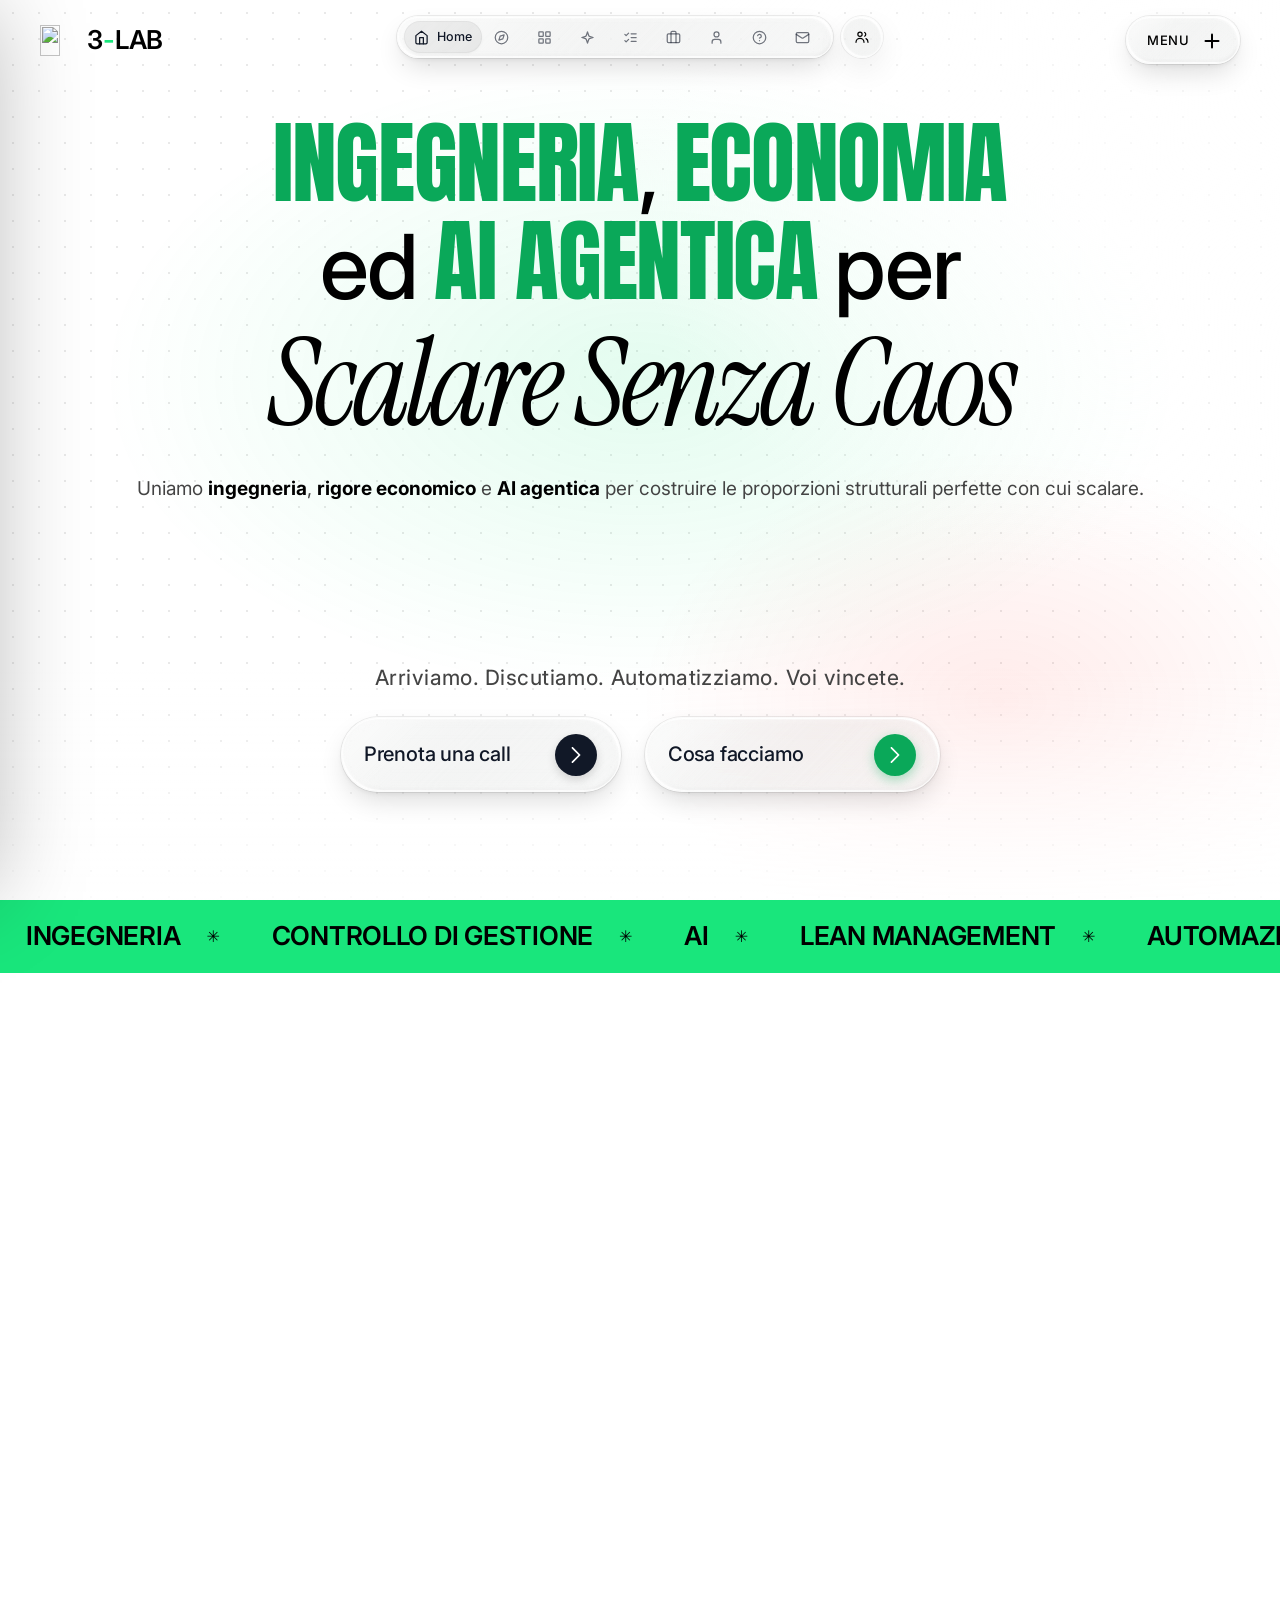
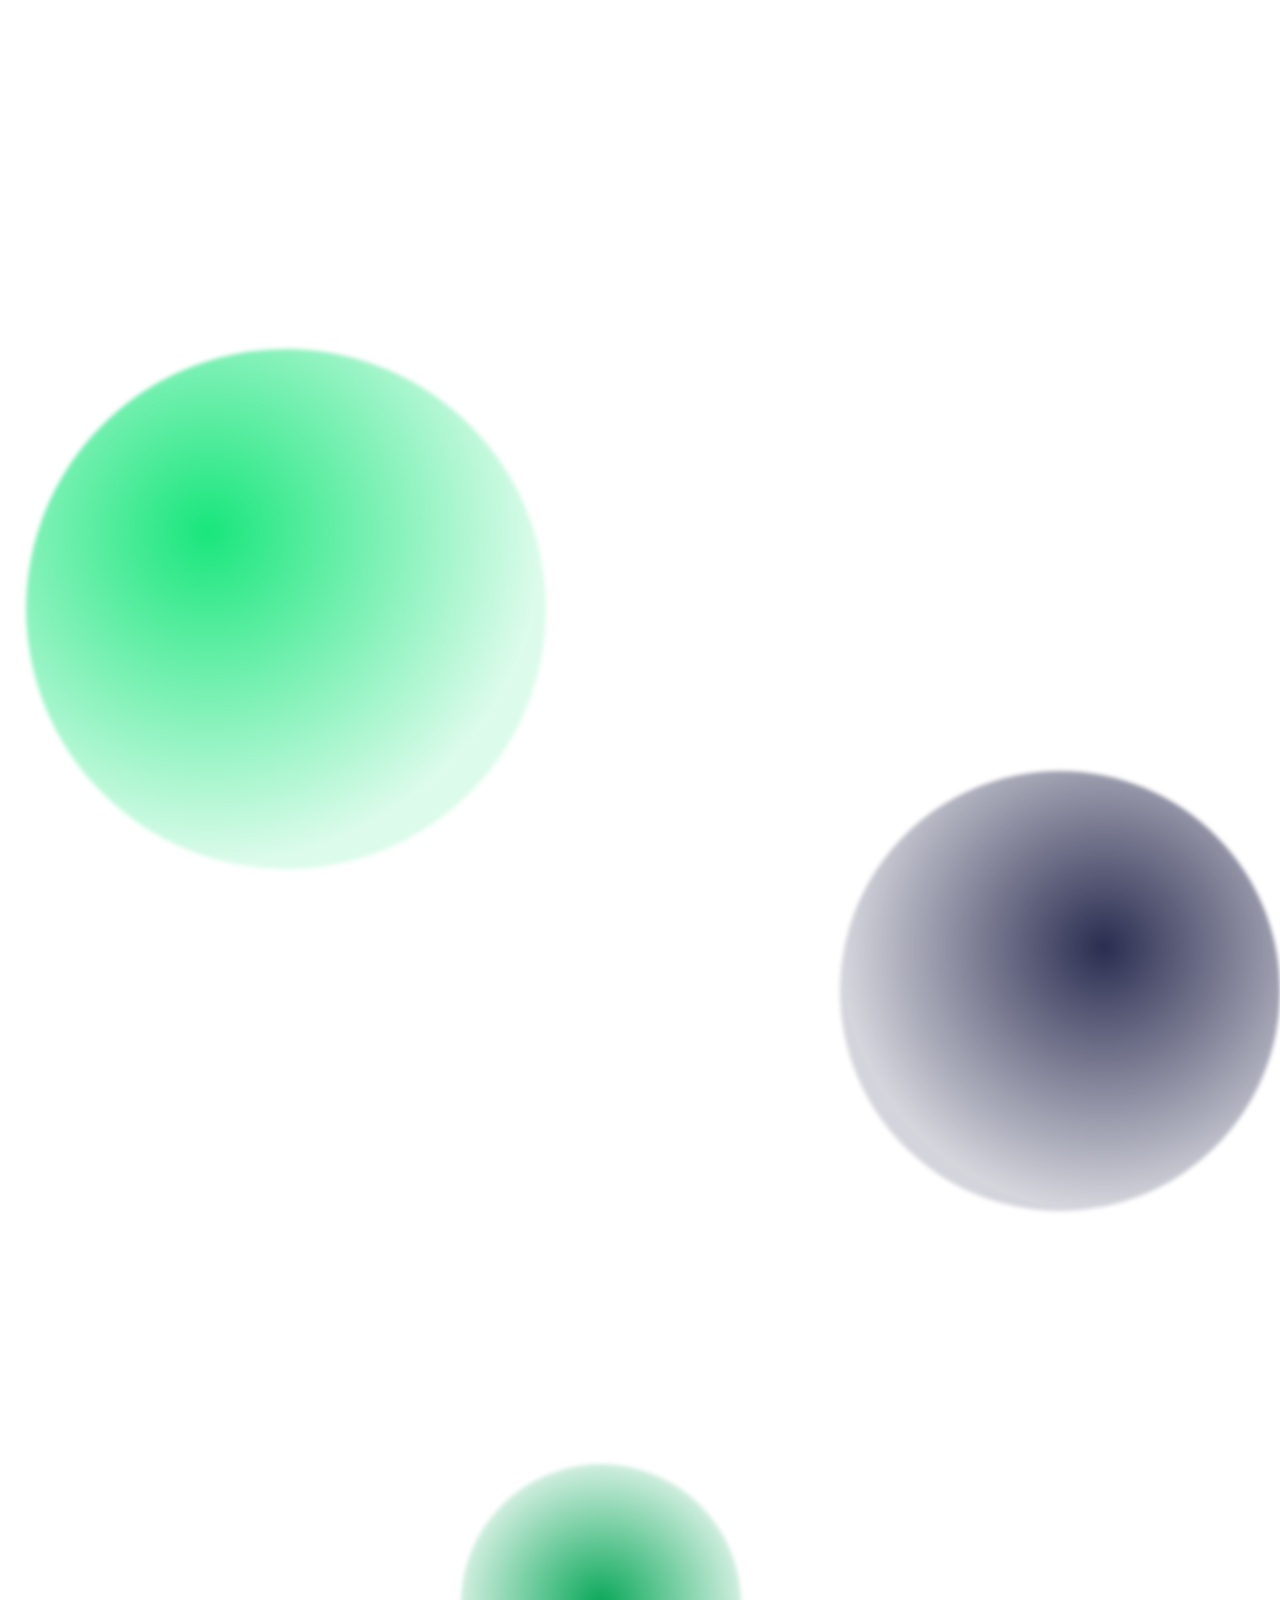
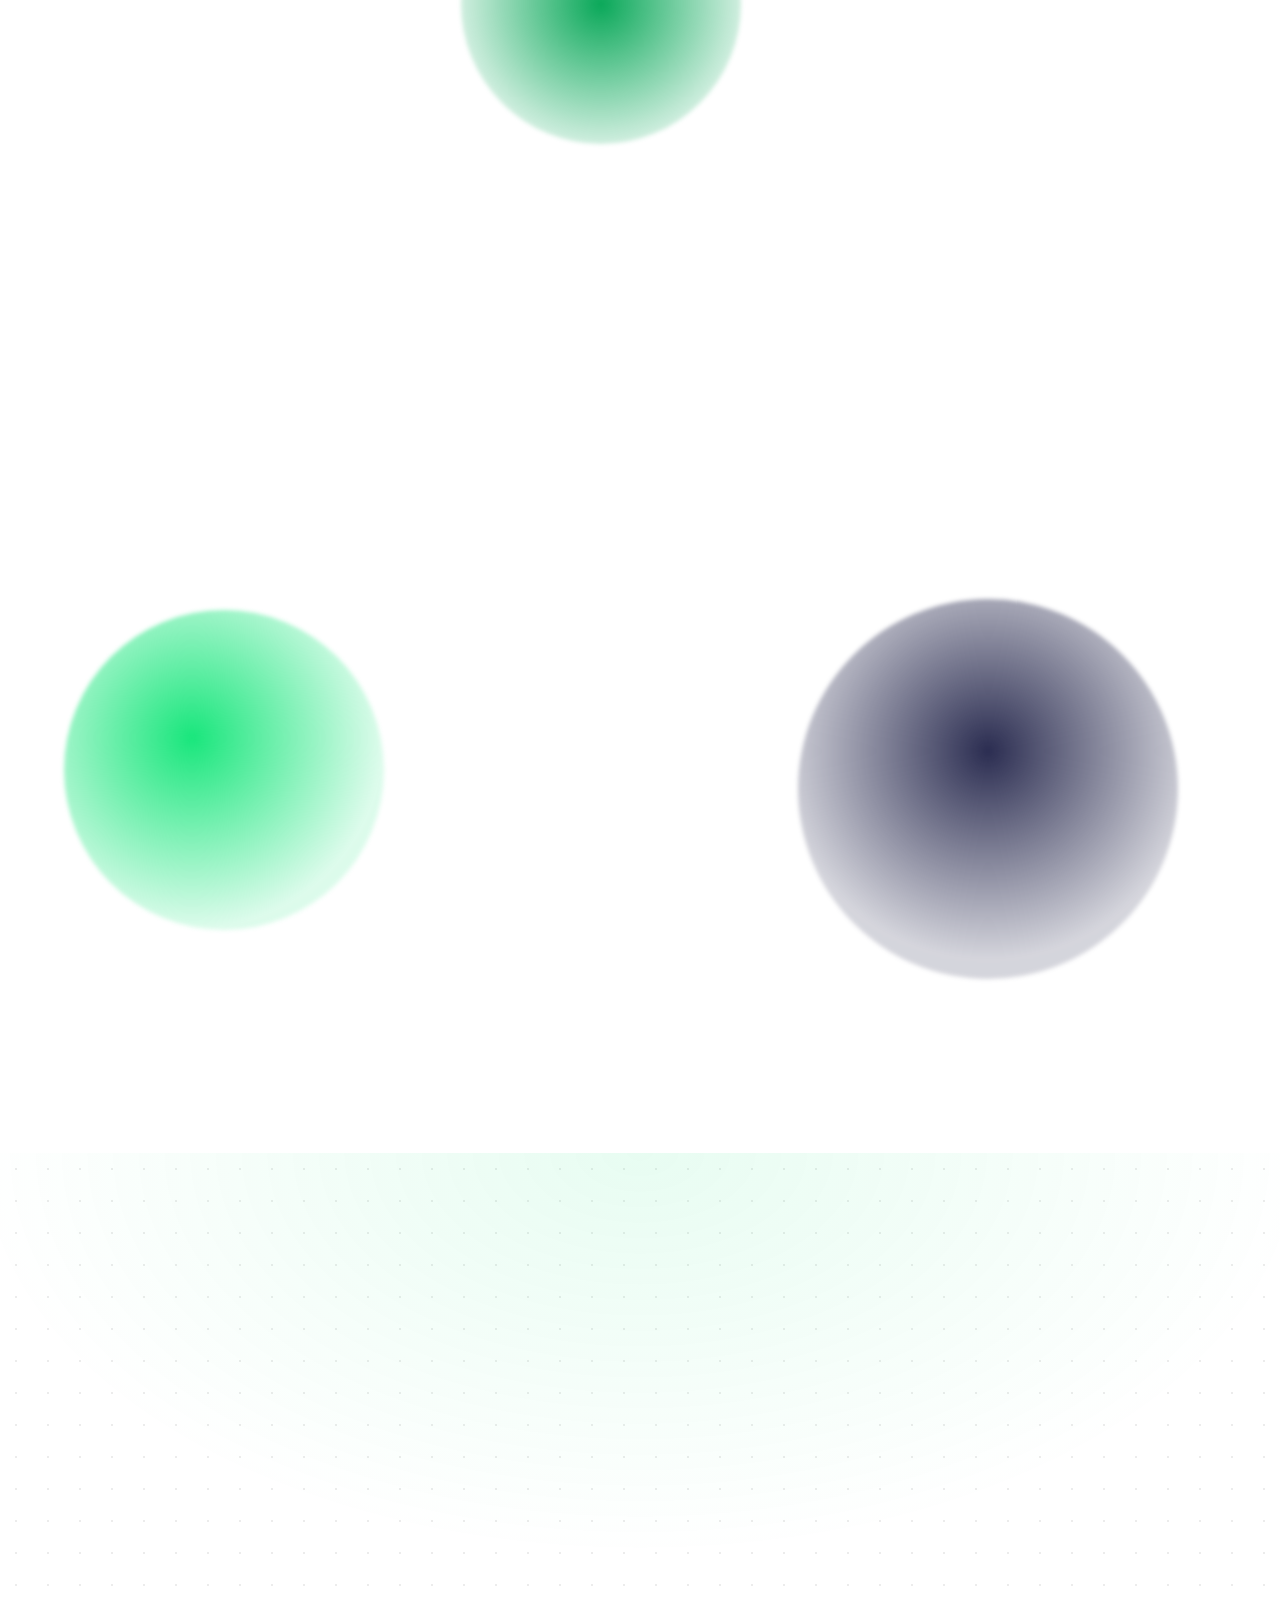
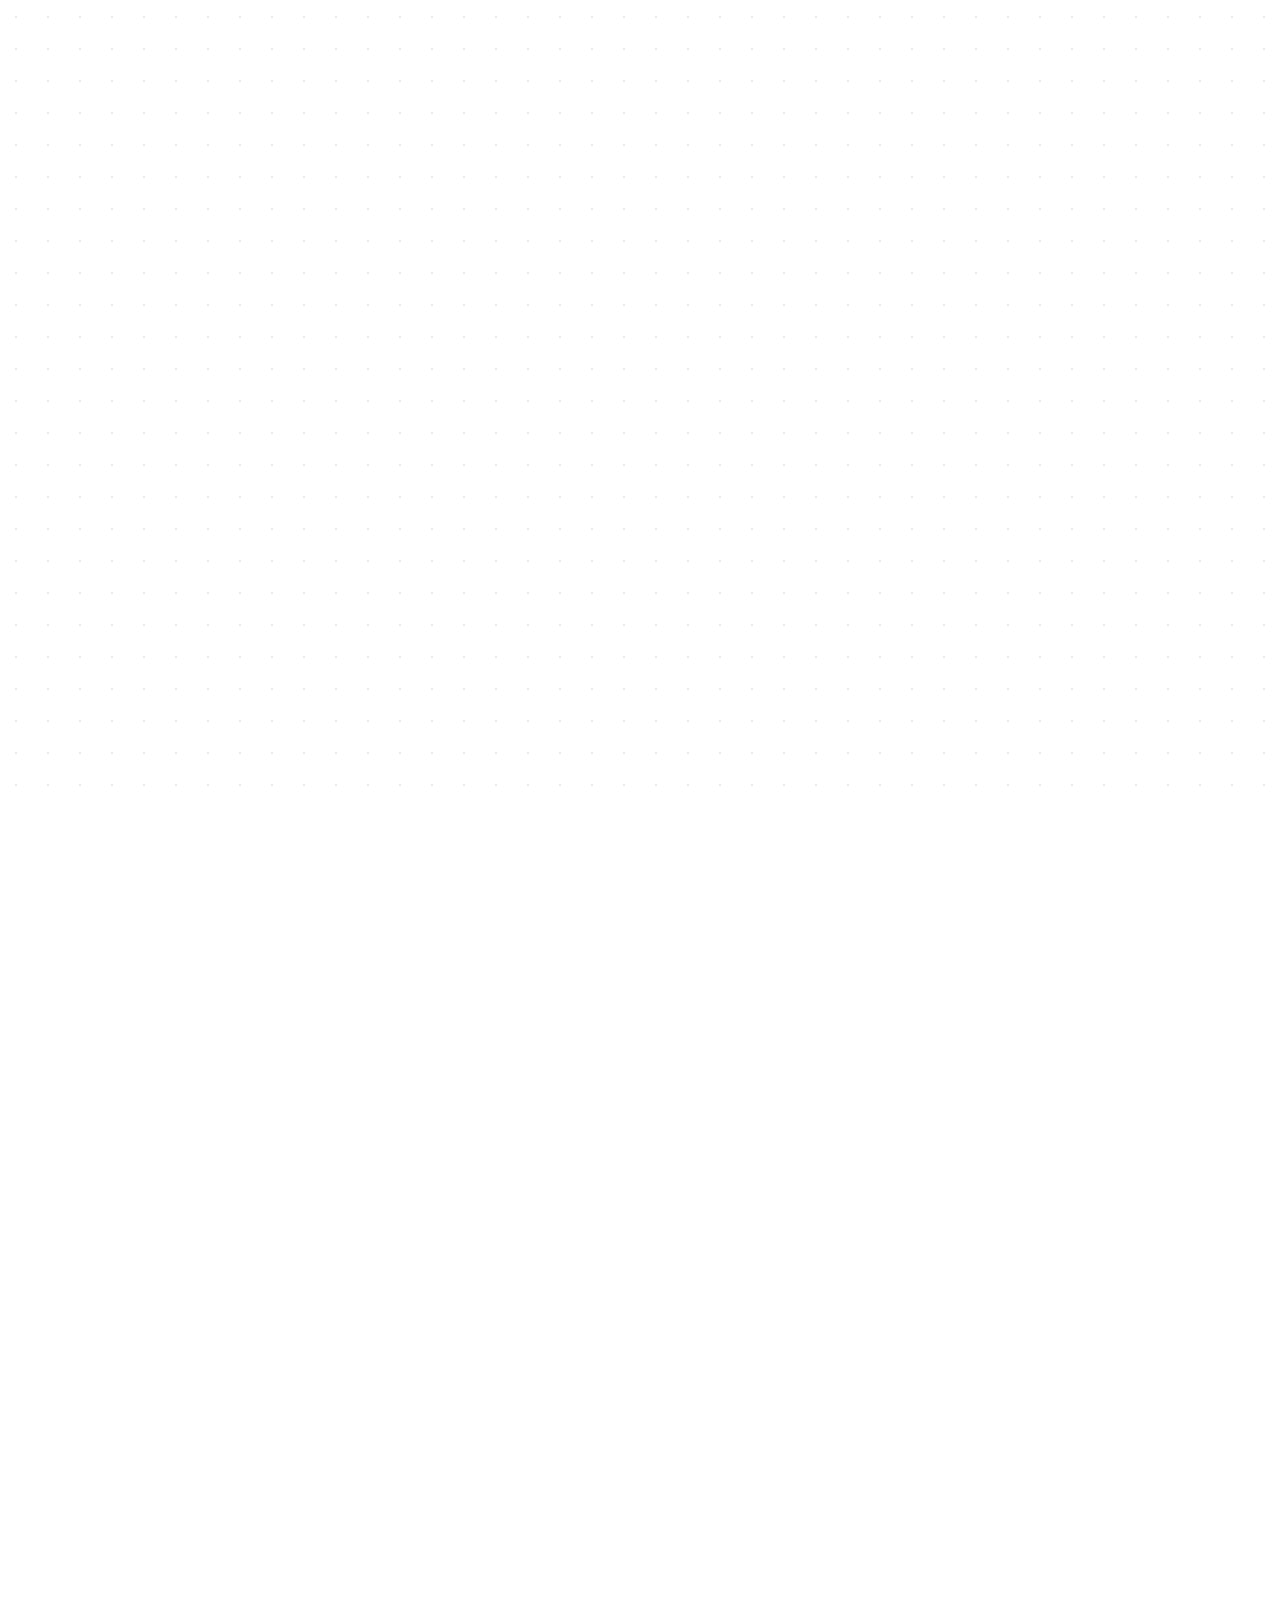
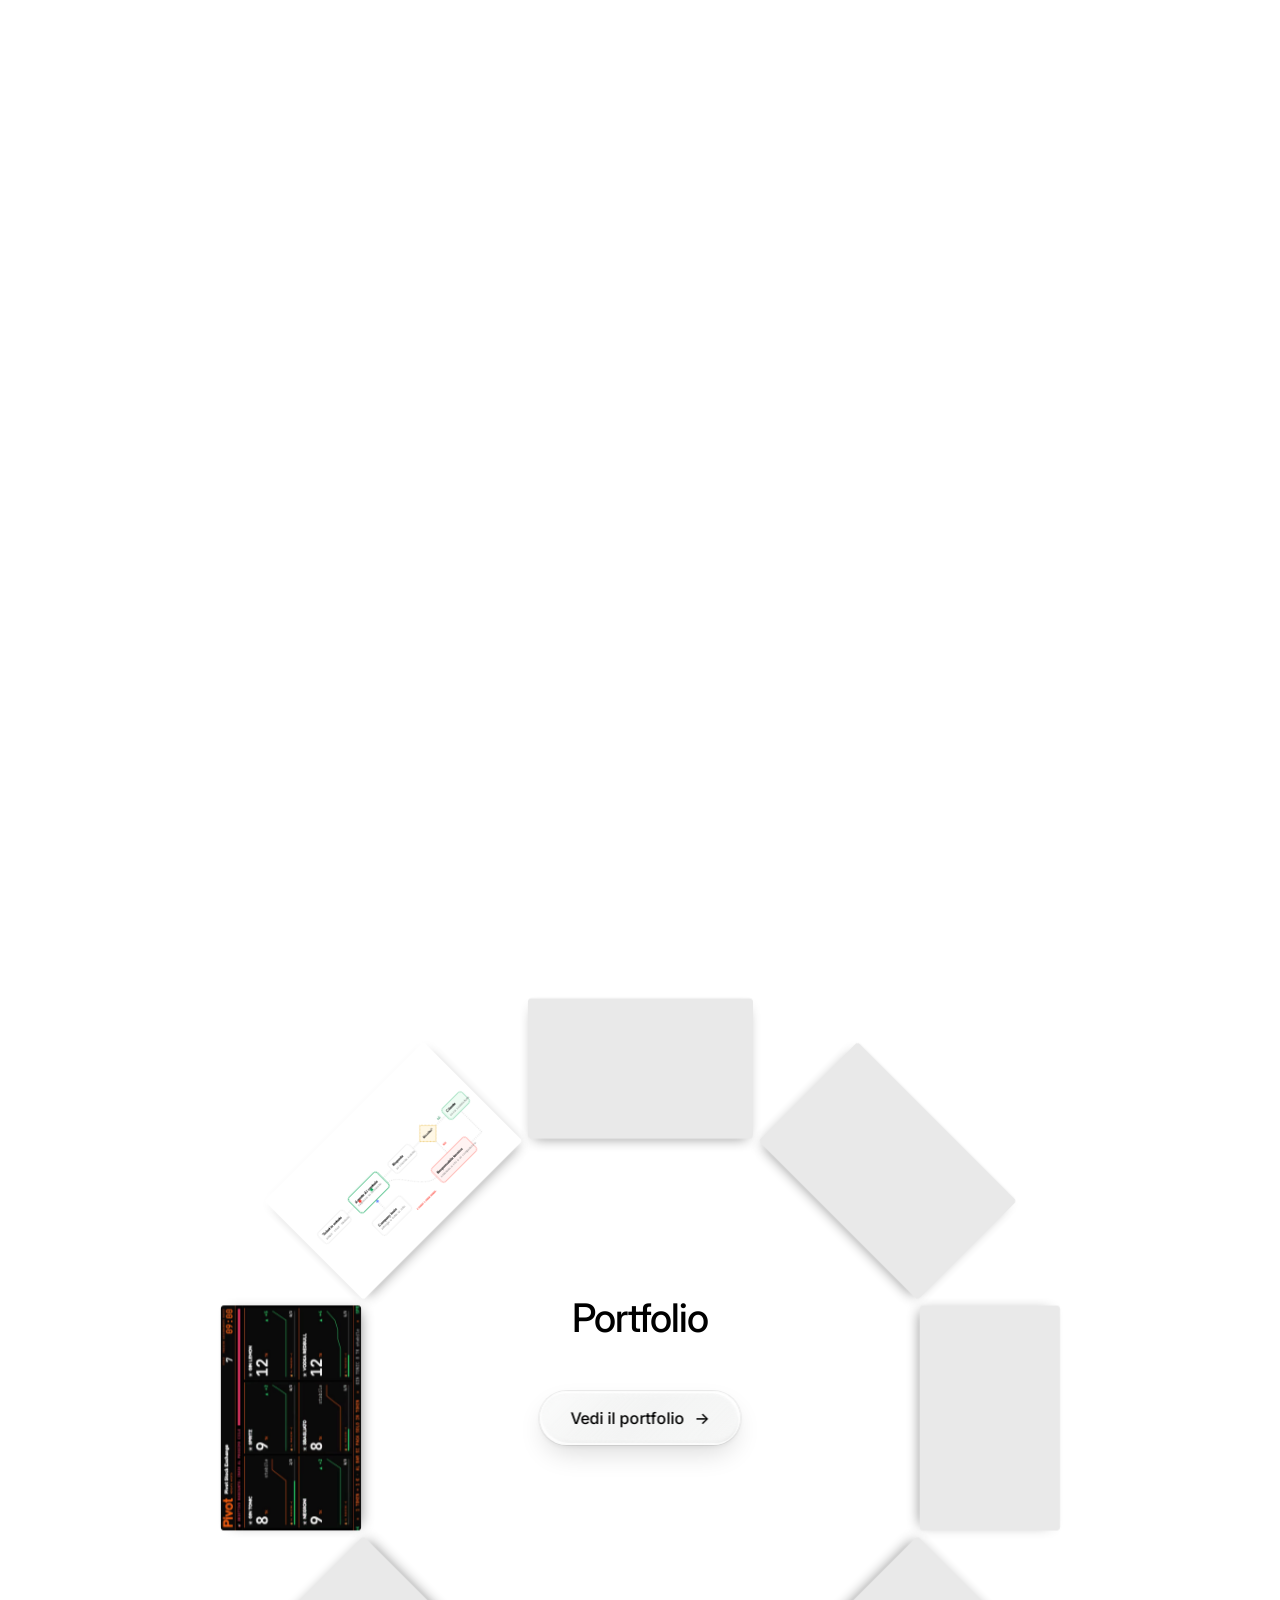
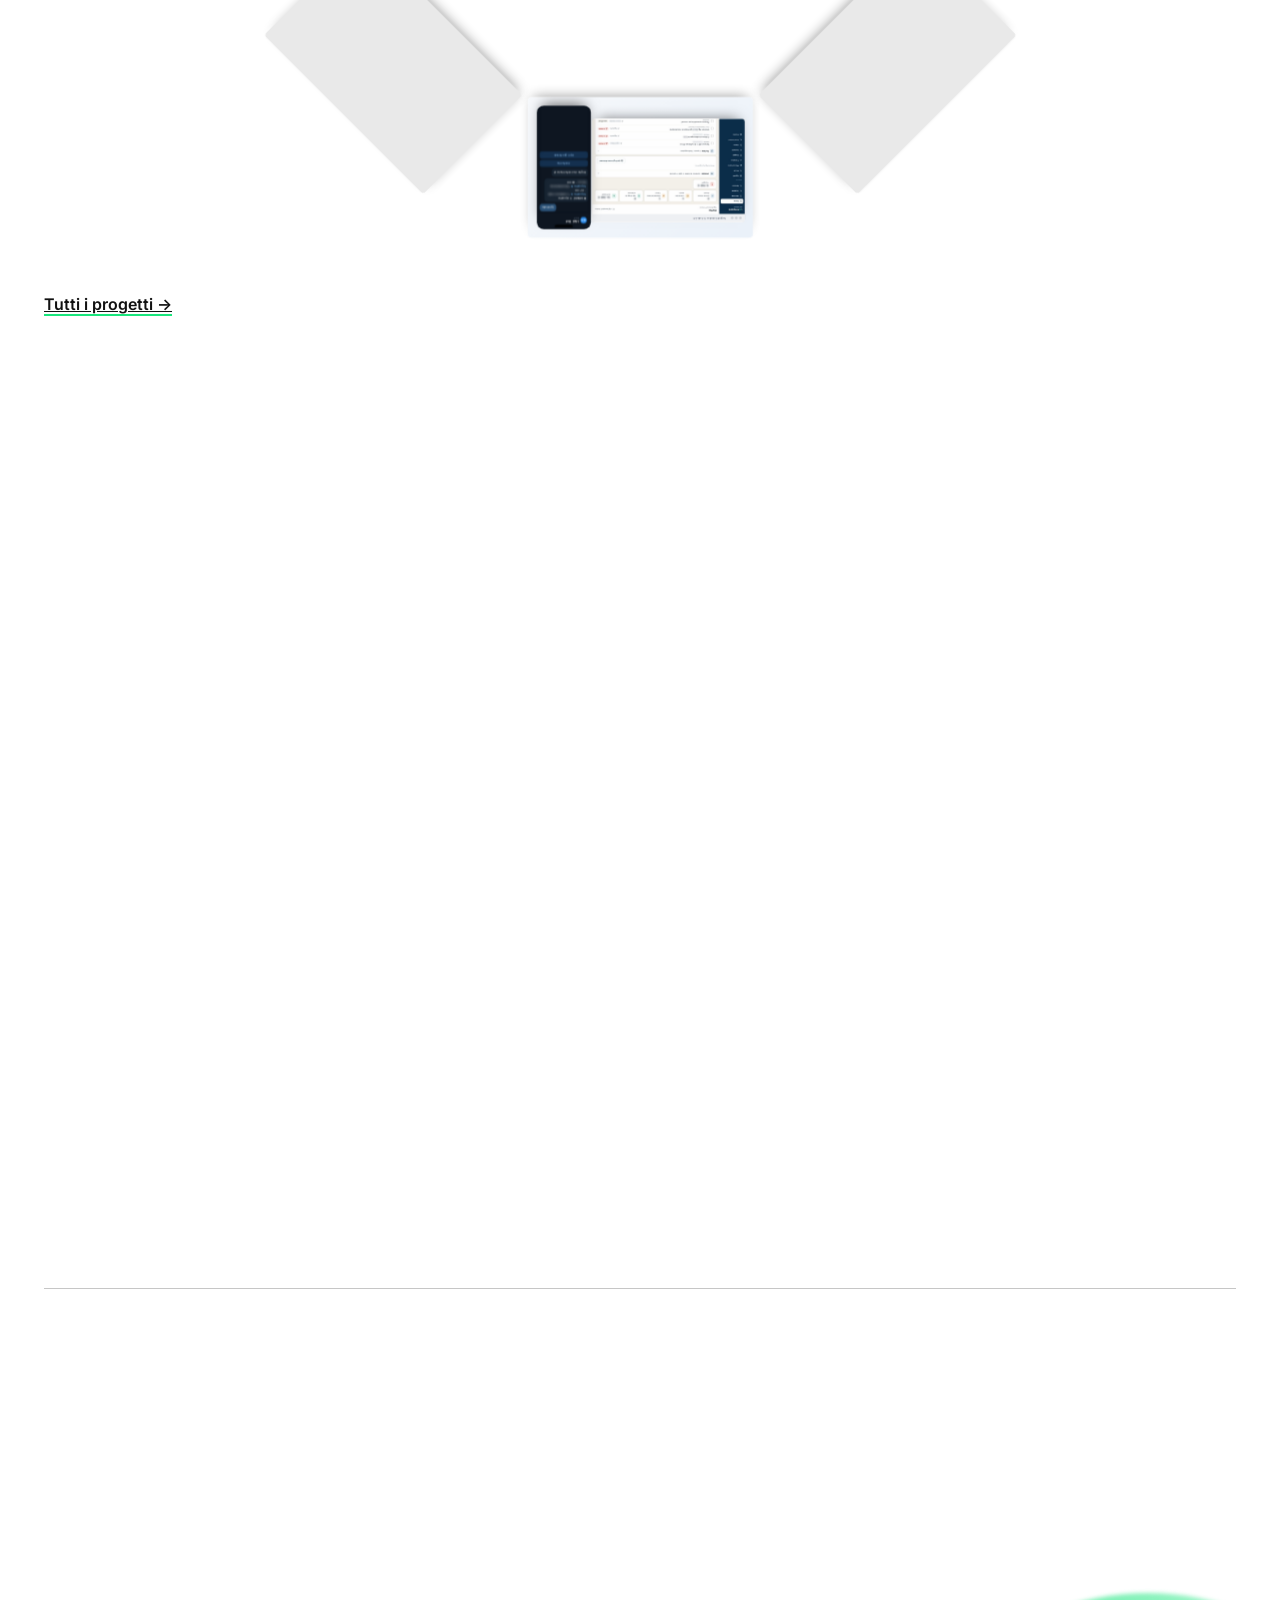
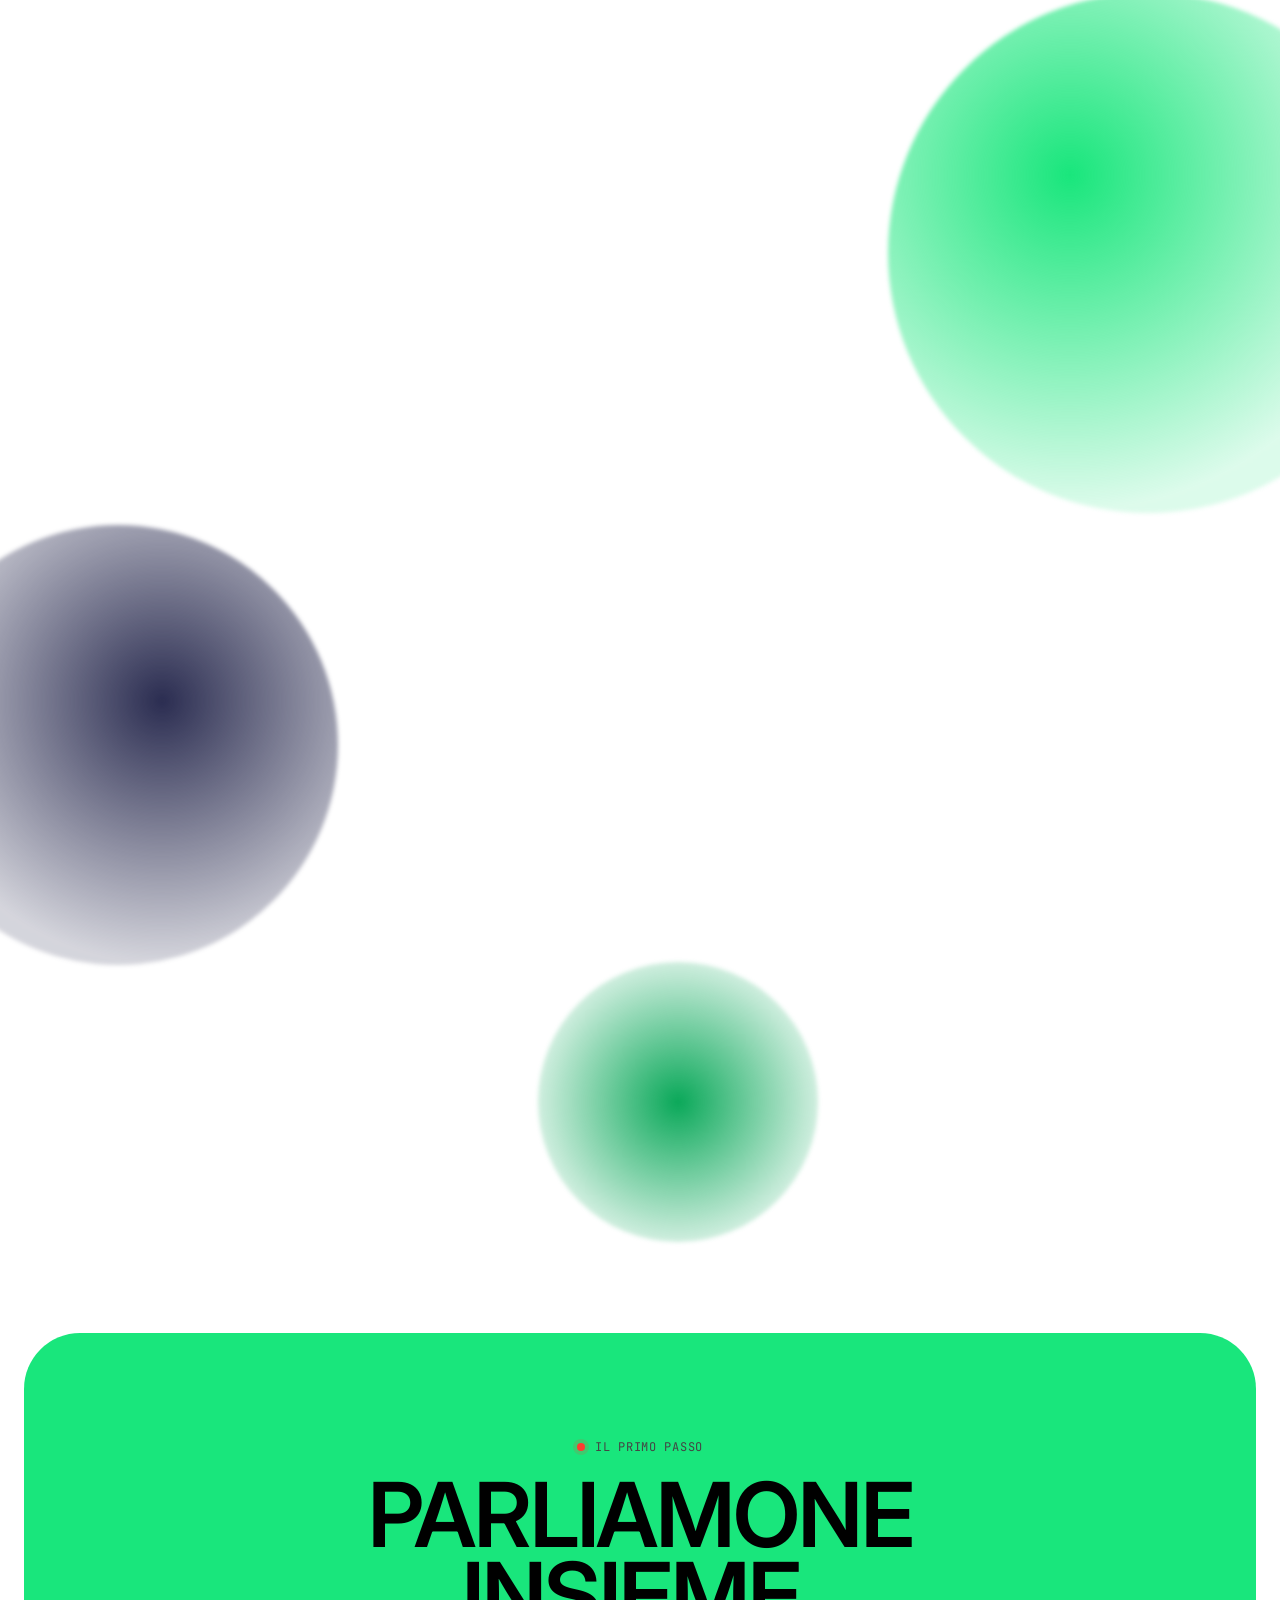
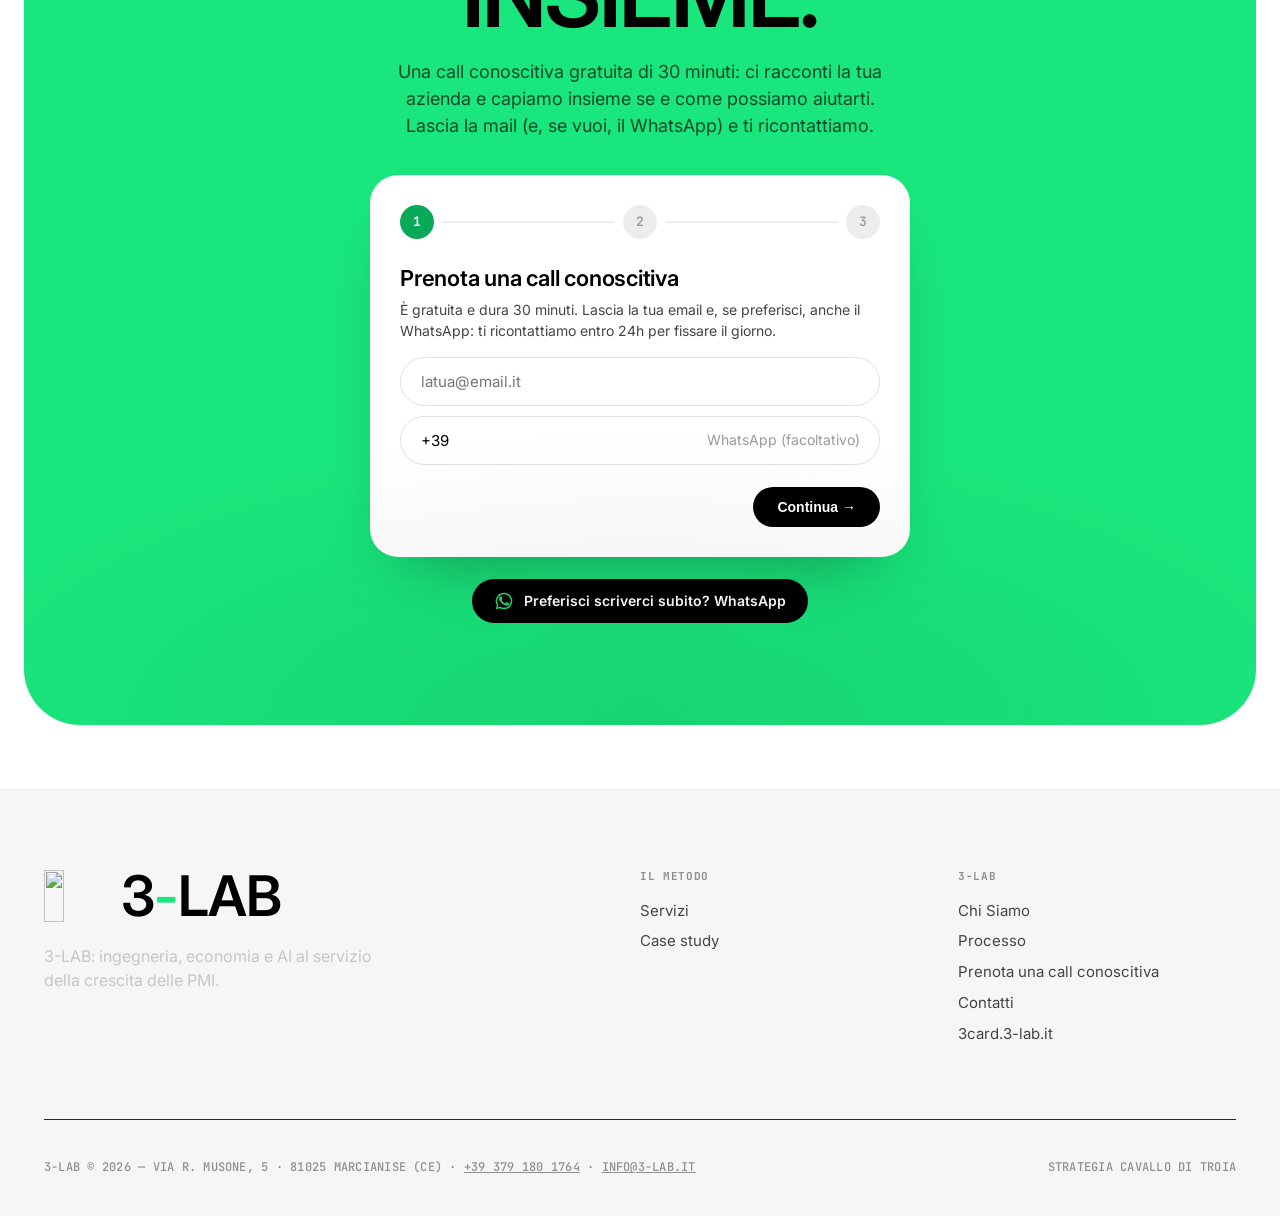
==== commit 75929fb8: "update: animazione AI a due scene con tab cliccabili e testi sezione - Animazione "Qual è il ruolo d" ====
--- a/index.html
+++ b/index.html
@@ -921,10 +921,42 @@
 .ai-steps{list-style:none;display:grid;grid-template-columns:repeat(4,1fr);gap:12px;max-width:1040px;margin:0 auto var(--s40)}
 .ai-steps li{display:flex;align-items:center;gap:10px;background:var(--mist);border-radius:16px;padding:12px 14px;font-weight:600;font-size:14px;line-height:1.25}
 .ai-steps i{font:500 11px/1 var(--f-mono);font-style:normal;width:24px;height:24px;border-radius:50%;background:var(--volt);display:grid;place-items:center;flex:none}
-.ai-stage{max-width:880px;margin:0 auto;background:var(--mist);border-radius:28px;padding:clamp(18px,3vw,32px);display:grid;grid-template-columns:1.2fr auto 1fr;gap:22px;align-items:center}
+.ai-stage{max-width:880px;margin:0 auto;background:var(--mist);border-radius:28px;padding:clamp(18px,3vw,32px)}
+.ais-s1,.ais-s2{display:grid;grid-template-columns:1.2fr auto 1fr;gap:22px;align-items:center}
+.ais-s2{margin-top:22px}
+.ais-tabs{display:flex;gap:8px;justify-content:center;margin-bottom:22px}
+.ais-tabs i{font:500 11px/1 var(--f-mono);font-style:normal;width:22px;height:22px;border-radius:50%;background:var(--mist);display:grid;place-items:center}
+.ais-tabs button{display:flex;align-items:center;gap:8px;background:#fff;border:1px solid rgba(0,0,0,.08);border-radius:999px;padding:6px 14px 6px 8px;font:600 13px/1.2 var(--f-sans);color:var(--ink);cursor:pointer;transition:background .2s ease,color .2s ease}
+.ais-tabs button:focus-visible{outline:2px solid var(--ink);outline-offset:2px}
+.ais-tabs i{font:500 11px/1 var(--f-mono);font-style:normal;width:22px;height:22px;border-radius:50%;background:var(--mist);display:grid;place-items:center}
+.ai-stage:not(.anim) .ais-tabs{display:none}
+.ai-stage.anim .ais-tabs .t1,.ai-stage.anim.p3 .ais-tabs .t2{background:var(--ink);color:#fff;border-color:var(--ink)}
+.ai-stage.anim .ais-tabs .t1 i,.ai-stage.anim.p3 .ais-tabs .t2 i{background:var(--volt);color:var(--ink)}
+.ai-stage.anim.p3 .ais-tabs .t1{background:#fff;color:var(--ink);border-color:rgba(0,0,0,.08)}
+.ai-stage.anim.p3 .ais-tabs .t1 i{background:var(--mist);color:var(--ink)}
+.ais-src{display:grid;gap:6px}
+.ais-src small{font:500 10px/1 var(--f-mono);letter-spacing:.06em;text-transform:uppercase;color:var(--slate)}
+.ais-src span{background:#fff;border:1px solid rgba(0,0,0,.08);border-radius:10px;padding:6px 12px;font-weight:600;font-size:12.5px}
+.ais-chat{display:grid;gap:7px;align-content:start}
+.ais-chat p{max-width:92%;padding:7px 11px;border-radius:14px;font-size:12px;line-height:1.35}
+.ais-chat .u{justify-self:end;background:var(--navy);color:#fff;border-radius:14px 14px 4px 14px}
+.ais-chat .a{justify-self:start;background:#fff;border:1px solid rgba(0,0,0,.06);border-radius:4px 14px 14px 14px;font-weight:500}
+.ais-chat b{color:var(--volt-deep)}
+.ais-note{margin-top:14px;text-align:center;font:500 10px/1 var(--f-mono);letter-spacing:.06em;text-transform:uppercase;color:var(--slate)}
+.ai-stage.anim .ais-body{display:grid}
+.ai-stage.anim .ais-s1,.ai-stage.anim .ais-s2{grid-area:1/1;margin-top:0;transition:opacity .5s ease}
+.ai-stage.anim .ais-s2{opacity:0;pointer-events:none}
+.ai-stage.anim.p3 .ais-s1{opacity:0}
+.ai-stage.anim.p3 .ais-s2{opacity:1}
+.ai-stage.anim .ais-chat p{opacity:0;translate:0 8px;transition:opacity .4s ease calc(var(--k)*.9s),translate .4s ease calc(var(--k)*.9s)}
+.ai-stage.anim.p3 .ais-chat p[style*="--g:0"],.ai-stage.anim.p4 .ais-chat p[style*="--g:1"],.ai-stage.anim.p5 .ais-chat p[style*="--g:2"]{opacity:1;translate:0 0}
+.ai-stage.anim.p4 .ais-chat p[style*="--g:0"],.ai-stage.anim.p5 .ais-chat p[style*="--g:0"],.ai-stage.anim.p5 .ais-chat p[style*="--g:1"]{opacity:1;translate:0 0;transition:none}
 .ais-q,.ais-p{display:grid;gap:8px}
 .ais-q small,.ais-p small{font:500 10px/1 var(--f-mono);letter-spacing:.06em;text-transform:uppercase;color:var(--slate)}
 .ais-q span,.ais-p span{display:flex;justify-content:space-between;align-items:center;gap:10px;background:#fff;border:1px solid rgba(0,0,0,.08);border-radius:12px;padding:9px 12px;font-weight:600;font-size:13px}
+.ais-p span{display:grid;gap:3px;justify-content:stretch}
+.ais-p span b{font-size:13px;line-height:1.2}
+.ais-p span em{font:400 12px/1.35 var(--f-sans);font-style:normal;color:var(--slate)}
 .ais-q i{position:relative;width:18px;height:18px;border-radius:50%;border:2px solid var(--ash);flex:none}
 .ais-q i::after{content:'';position:absolute;left:4px;top:1px;width:4px;height:8px;border:solid var(--ink);border-width:0 2px 2px 0;rotate:45deg;opacity:0}
 .ais-ai{width:104px;height:104px;border-radius:50%;background:var(--navy);color:#fff;display:grid;place-content:center;text-align:center;gap:3px;box-shadow:0 0 0 7px rgba(43,45,81,.1)}
@@ -940,7 +972,7 @@
 .ai-stage.anim.p1:not(.p2) .ais-ai{animation:brPulse .5s ease-out infinite}
 .ai-stage.anim .ais-p span{opacity:.25;translate:10px 0;transition:opacity .4s ease calc(var(--k)*.35s),translate .4s ease calc(var(--k)*.35s)}
 .ai-stage.anim.p2 .ais-p span{opacity:1;translate:0 0}
-@media(max-width:900px){.ai-steps{grid-template-columns:1fr 1fr}.ai-stage{grid-template-columns:1fr;justify-items:stretch}.ais-ai{justify-self:center}}
+@media(max-width:900px){.ai-steps{grid-template-columns:1fr 1fr}.ais-s1,.ais-s2{grid-template-columns:1fr;justify-items:stretch}.ais-ai{justify-self:center}}
 @media(max-width:480px){.ai-steps{grid-template-columns:1fr}}
 .sv-ui-br{display:grid;place-items:center}
 .bp-roll{display:grid;gap:6px}
@@ -2088,7 +2120,7 @@
     <header class="sec-head reveal">
       <span class="sec-pill"><svg class="sec-pill-ico" viewBox="0 0 16 16" fill="none" stroke="currentColor" stroke-width="1.6" stroke-linecap="round" stroke-linejoin="round" aria-hidden="true" focusable="false"><path d="M8 2l1.6 4.4L14 8l-4.4 1.6L8 14l-1.6-4.4L2 8l4.4-1.6z"/></svg>L'AI</span>
       <h2 class="sec-title">Qual è il <em>ruolo</em> dell'AI?</h2>
-      <p class="sec-sub">L'AI è il motore. Va istruita sul tuo contesto, poi ripete a una velocità che nessuna persona può tenere e libera il tempo del tuo team dai compiti ripetitivi per attività che valgono di più.</p>
+      <p class="sec-sub">L'AI è il motore. Va istruita sul tuo contesto, poi ripete a una velocità che nessuna persona può tenere: libera il tempo del tuo team dai compiti ripetitivi e affianca chi decide con dati, scenari e ricerche con analisi approfondite.</p>
       <p class="pn-agentica"><b>AI agentica</b> vuol dire un'AI che esegue compiti, non solo risponde.</p>
     </header>
     <ol class="ai-steps reveal">
@@ -2097,12 +2129,30 @@
       <li><i>3</i>Si mette a disposizione del team</li>
       <li><i>4</i>Si usa come strumento di collaborazione avanzato</li>
     </ol>
-    <div class="ai-stage reveal" aria-hidden="true">
+    <div class="ai-stage reveal">
+      <div class="ais-tabs"><button type="button" class="t1" aria-label="Scena 1: libera tempo"><i>1</i>Libera tempo</button><button type="button" class="t2" aria-label="Scena 2: decidi meglio"><i>2</i>Decidi meglio</button></div>
+      <div class="ais-body" aria-hidden="true">
+      <div class="ais-s1">
       <div class="ais-q"><small>Compiti ripetitivi</small><span style="--k:0">E-mail da smistare<i></i></span><span style="--k:1">Fattura da emettere<i></i></span><span style="--k:2">Scheda da aggiornare<i></i></span><span style="--k:3">Preventivo da preparare<i></i></span><span style="--k:4">Richiesta da classificare<i></i></span></div>
       <div class="ais-ai"><b>AI</b><small>istruita sul tuo contesto</small></div>
-      <div class="ais-p"><small>Il tuo team</small><span style="--k:0">Clienti</span><span style="--k:1">Decisioni</span><span style="--k:2">Strategia</span></div>
+      <div class="ais-p"><small>Il tempo liberato va a</small><span style="--k:0"><b>Clienti</b><em>Più visite e call, meno e-mail da smistare</em></span><span style="--k:1"><b>Decisioni</b><em>Margini e scostamenti già pronti, senza rincorrere i numeri</em></span><span style="--k:2"><b>Strategia</b><em>Nuovi mercati, nuovi servizi, crescita</em></span></div>
+      </div>
+      <div class="ais-s2">
+        <div class="ais-src"><small>Fonti sparse</small><span>Gestionale</span><span>Commercialista</span><span>CRM</span><span>E-mail</span><span>Excel</span></div>
+        <div class="ais-ai"><b>AI</b><small>istruita sul tuo contesto</small></div>
+        <div class="ais-chat">
+          <p class="u" style="--g:0;--k:0">Com'è andato il margine sull'ordine Bianchi?</p>
+          <p class="a" style="--g:0;--k:1">Il margine è <b>18%</b>, 4 punti sotto il preventivo: il listino del fornitore è salito del 30%.</p>
+          <p class="u" style="--g:1;--k:0">E se il fornitore sale di un altro 10%?</p>
+          <p class="a" style="--g:1;--k:1">Tre scenari: base <b>18%</b>, peggiore <b>13%</b>, migliore <b>21%</b> se rinegozi.</p>
+          <p class="u" style="--g:2;--k:0">Chi si sta muovendo nel mio settore in zona?</p>
+          <p class="a" style="--g:2;--k:1">Ricerca con analisi approfondita: <b>3 concorrenti</b> con prezzi in media più bassi dell'8% sui servizi base. Ti preparo il confronto.</p>
+        </div>
+      </div>
+      </div>
+      <p class="ais-note" aria-hidden="true">Esempio illustrativo</p>
     </div>
-    <p class="ai-claim reveal">Chi aspetta continua a spendere ore preziose in compiti ripetitivi, mentre chi l'ha implementata le dedica a crescere.</p>
+    <p class="ai-claim reveal">Chi aspetta continua a spendere ore preziose in compiti ripetitivi, mentre chi l'ha implementata le dedica a crescere, decidendo con i dati in mano.</p>
     <div class="pn-link reveal"><a class="p-link" href="ai/">Scopri come lavora l'AI <span class="arrow" aria-hidden="true">→</span></a></div>
   </div>
 </section>
@@ -2826,11 +2876,13 @@
     document.querySelectorAll(sel).forEach(el=>{
       el.classList.add('anim');
       let giro=0;
-      async function parti(){const id=++giro; while(giro===id){
-        el.classList.add('rs'); passi.forEach(p=>el.classList.remove(p[1])); void el.offsetWidth; el.classList.remove('rs');
-        for(const [ms,c] of passi){await wait(ms); if(giro!==id) return; el.classList.add(c);}
-        await wait(pausa);
+      async function parti(da=0){const id=++giro; let d=da; while(giro===id){   /* da: indice del passo da cui ripartire subito (clic sulle tab) */
+        el.classList.add('rs'); passi.forEach(p=>el.classList.remove(p[1])); void el.offsetWidth;
+        passi.slice(0,d).forEach(p=>el.classList.add(p[1])); void el.offsetWidth; el.classList.remove('rs');
+        for(const [i,[ms,c]] of passi.slice(d).entries()){await wait(i===0&&d>0?0:ms); if(giro!==id) return; el.classList.add(c);}
+        d=0; await wait(pausa);
       }}
+      el.vai=parti;
       const dlg=el.closest('dialog');   /* copia nel popup: parte all'apertura, si ferma alla chiusura */
       if(dlg){ dlg.addEventListener('sv:open',()=>{ el.classList.add('rs'); setTimeout(parti,60); }); dlg.addEventListener('close',()=>{ giro++; }); return; }
       const io=new IntersectionObserver(es=>{if(!es[0].isIntersecting) return; io.disconnect(); parti();},{threshold:.4});   /* copia nella card: parte quando entra in vista */
@@ -2844,7 +2896,10 @@
   avvia('.sv-ui-gr',[[500,'p1'],[1300,'p2'],[1300,'p3'],[1300,'p4'],[1500,'p5']],5500);
   avvia('.sv-ui-ge',[[500,'p1'],[2500,'p2'],[2600,'p3']],8000);
   avvia('.sv-ui-au',[[500,'p1'],[1100,'p2'],[1100,'p3']],6500);
-  avvia('.ai-stage',[[600,'p1'],[3000,'p2']],5500);
+  avvia('.ai-stage',[[600,'p1'],[3000,'p2'],[3200,'p3'],[2800,'p4'],[2800,'p5']],4500);
+  document.querySelectorAll('.ai-stage').forEach(st=>{ if(!st.vai) return;   /* tab: clic = vai subito alla scena, altrimenti avanza da solo */
+    st.querySelector('.t1').addEventListener('click',()=>st.vai(0));
+    st.querySelector('.t2').addEventListener('click',()=>st.vai(2)); });
 })();
 </script>
 <script>
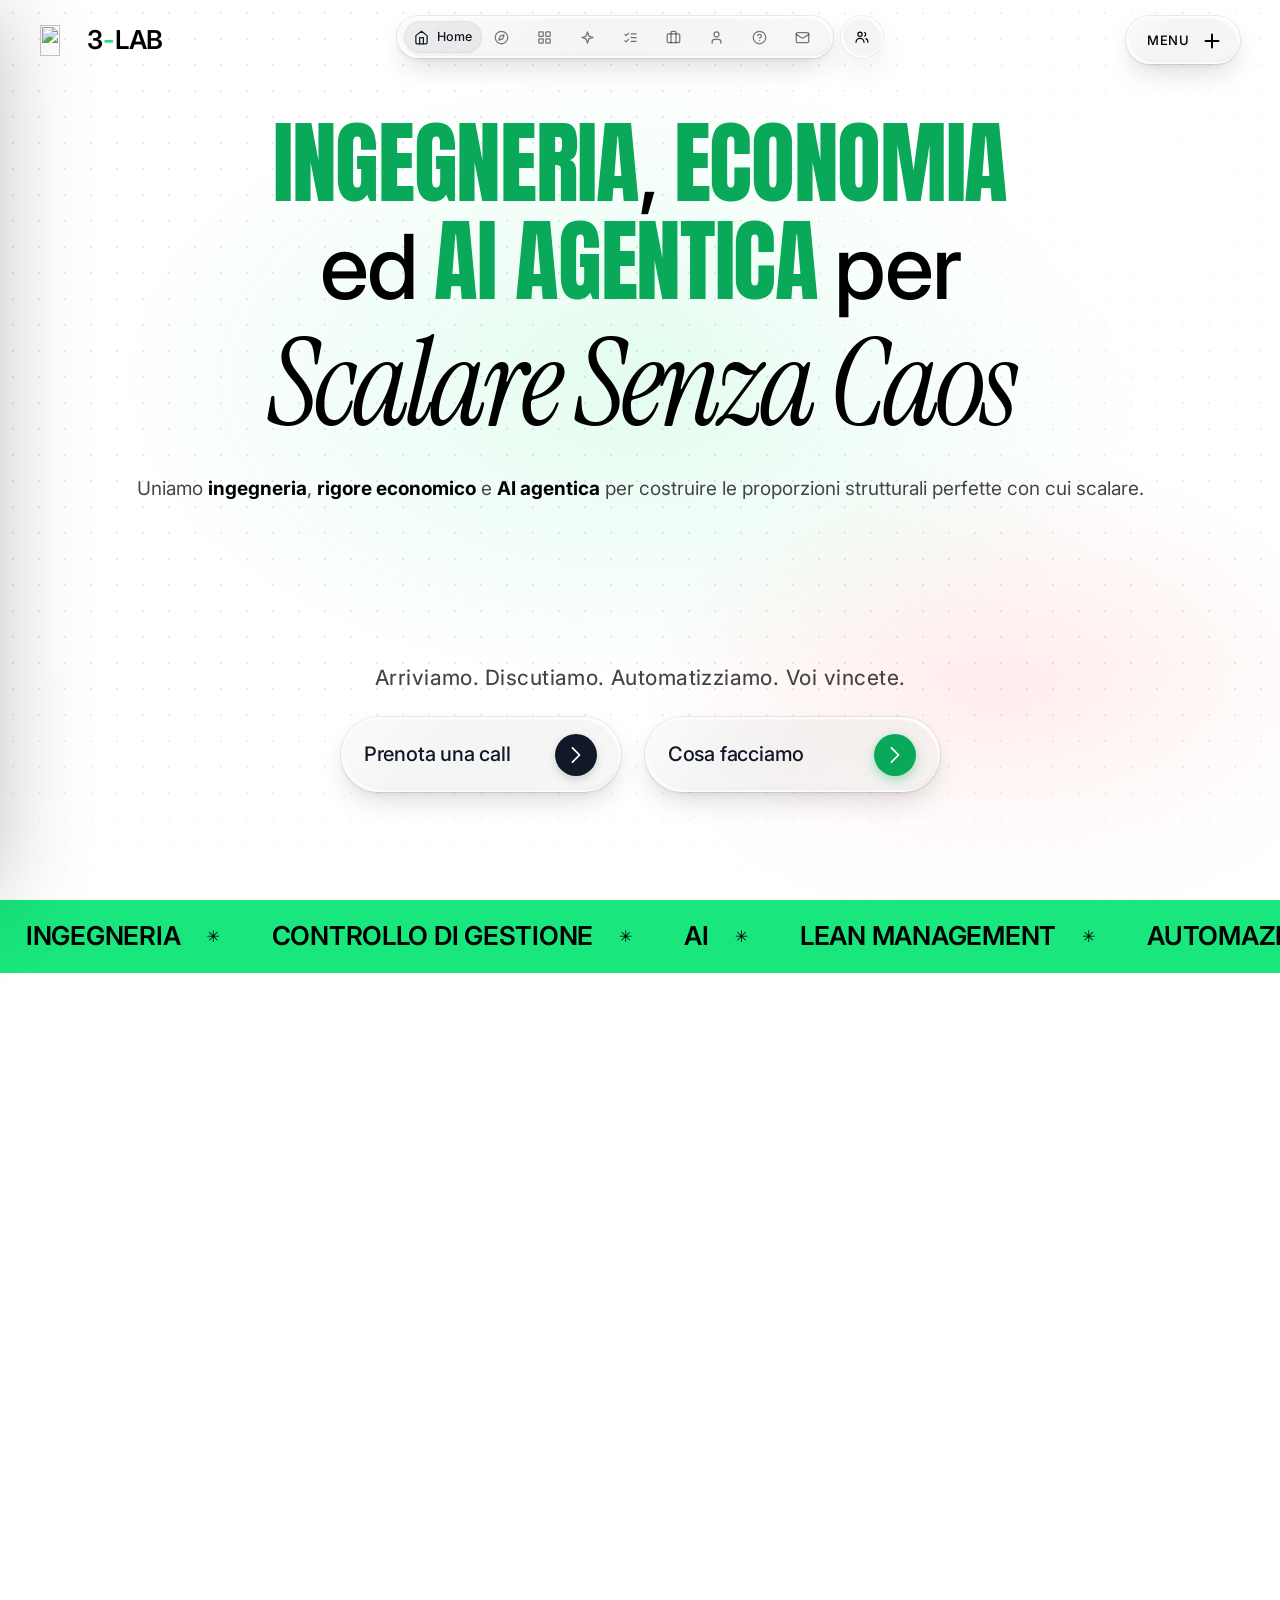
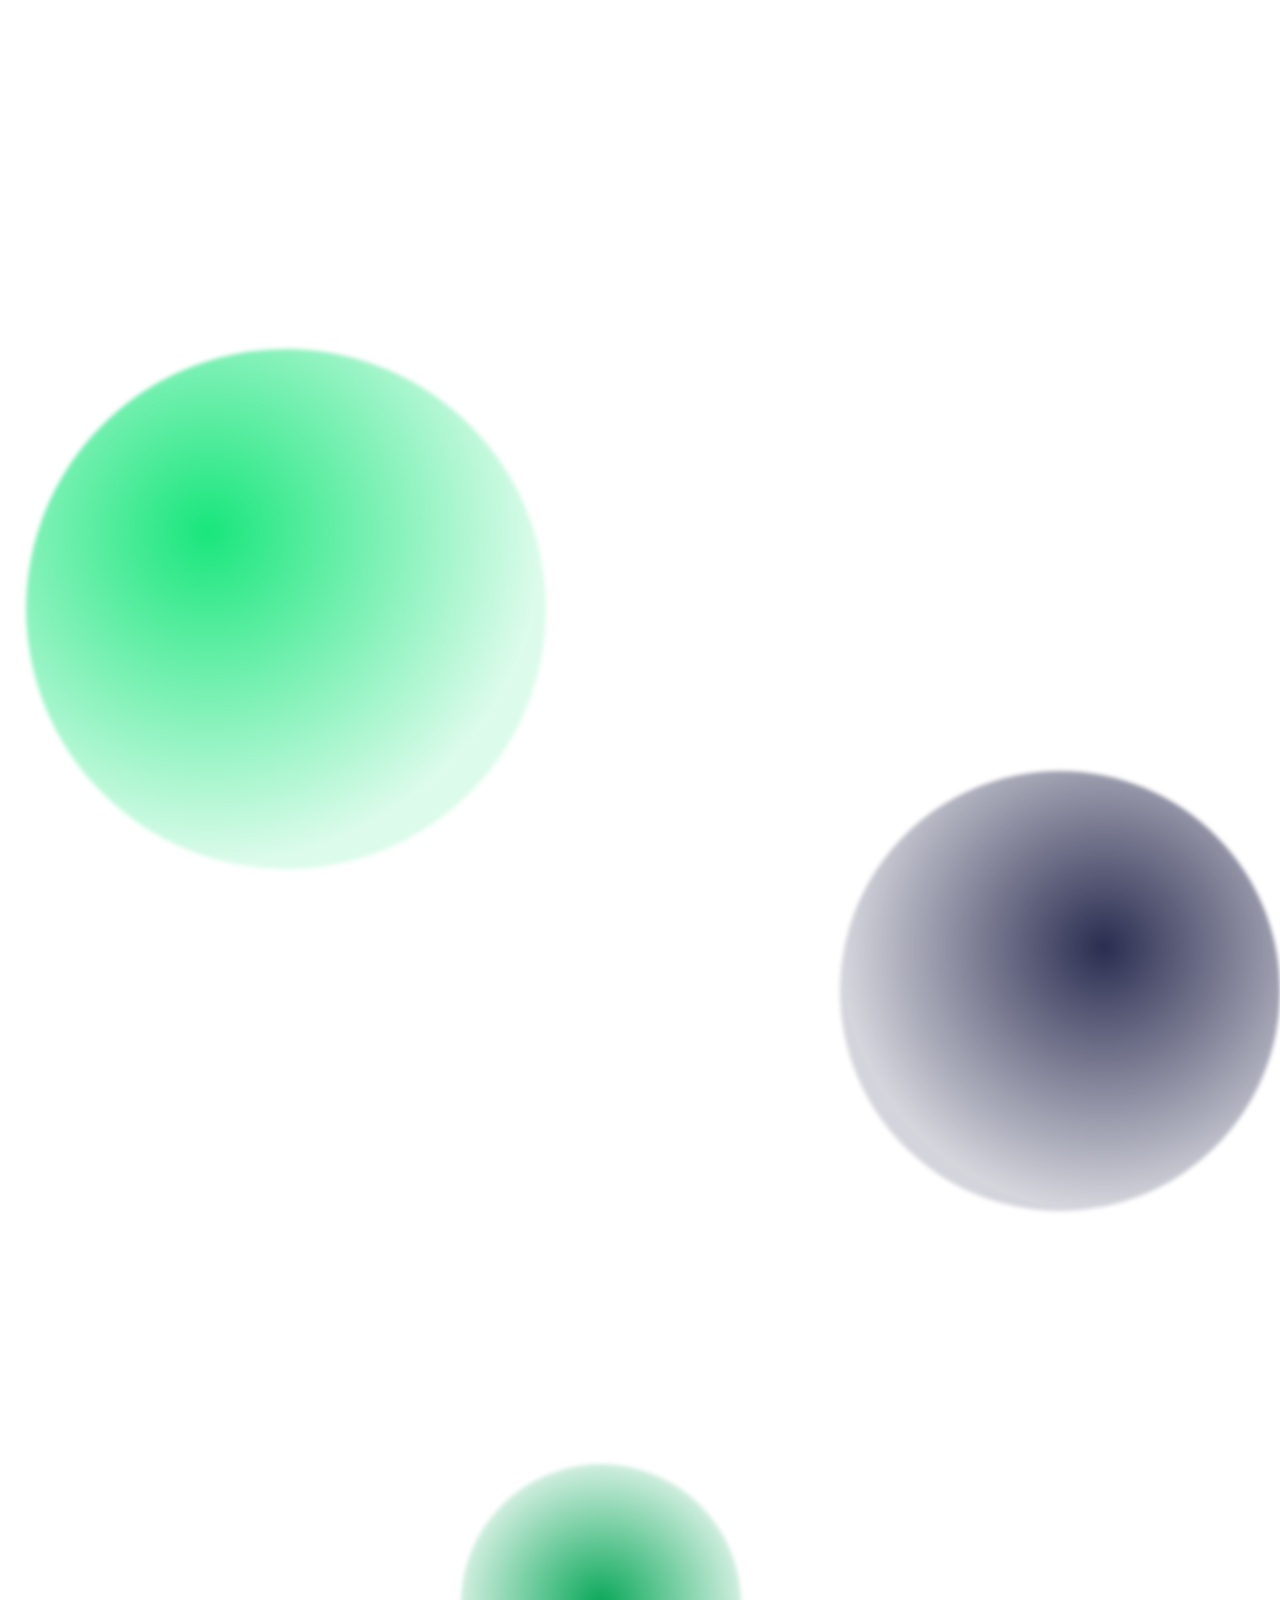
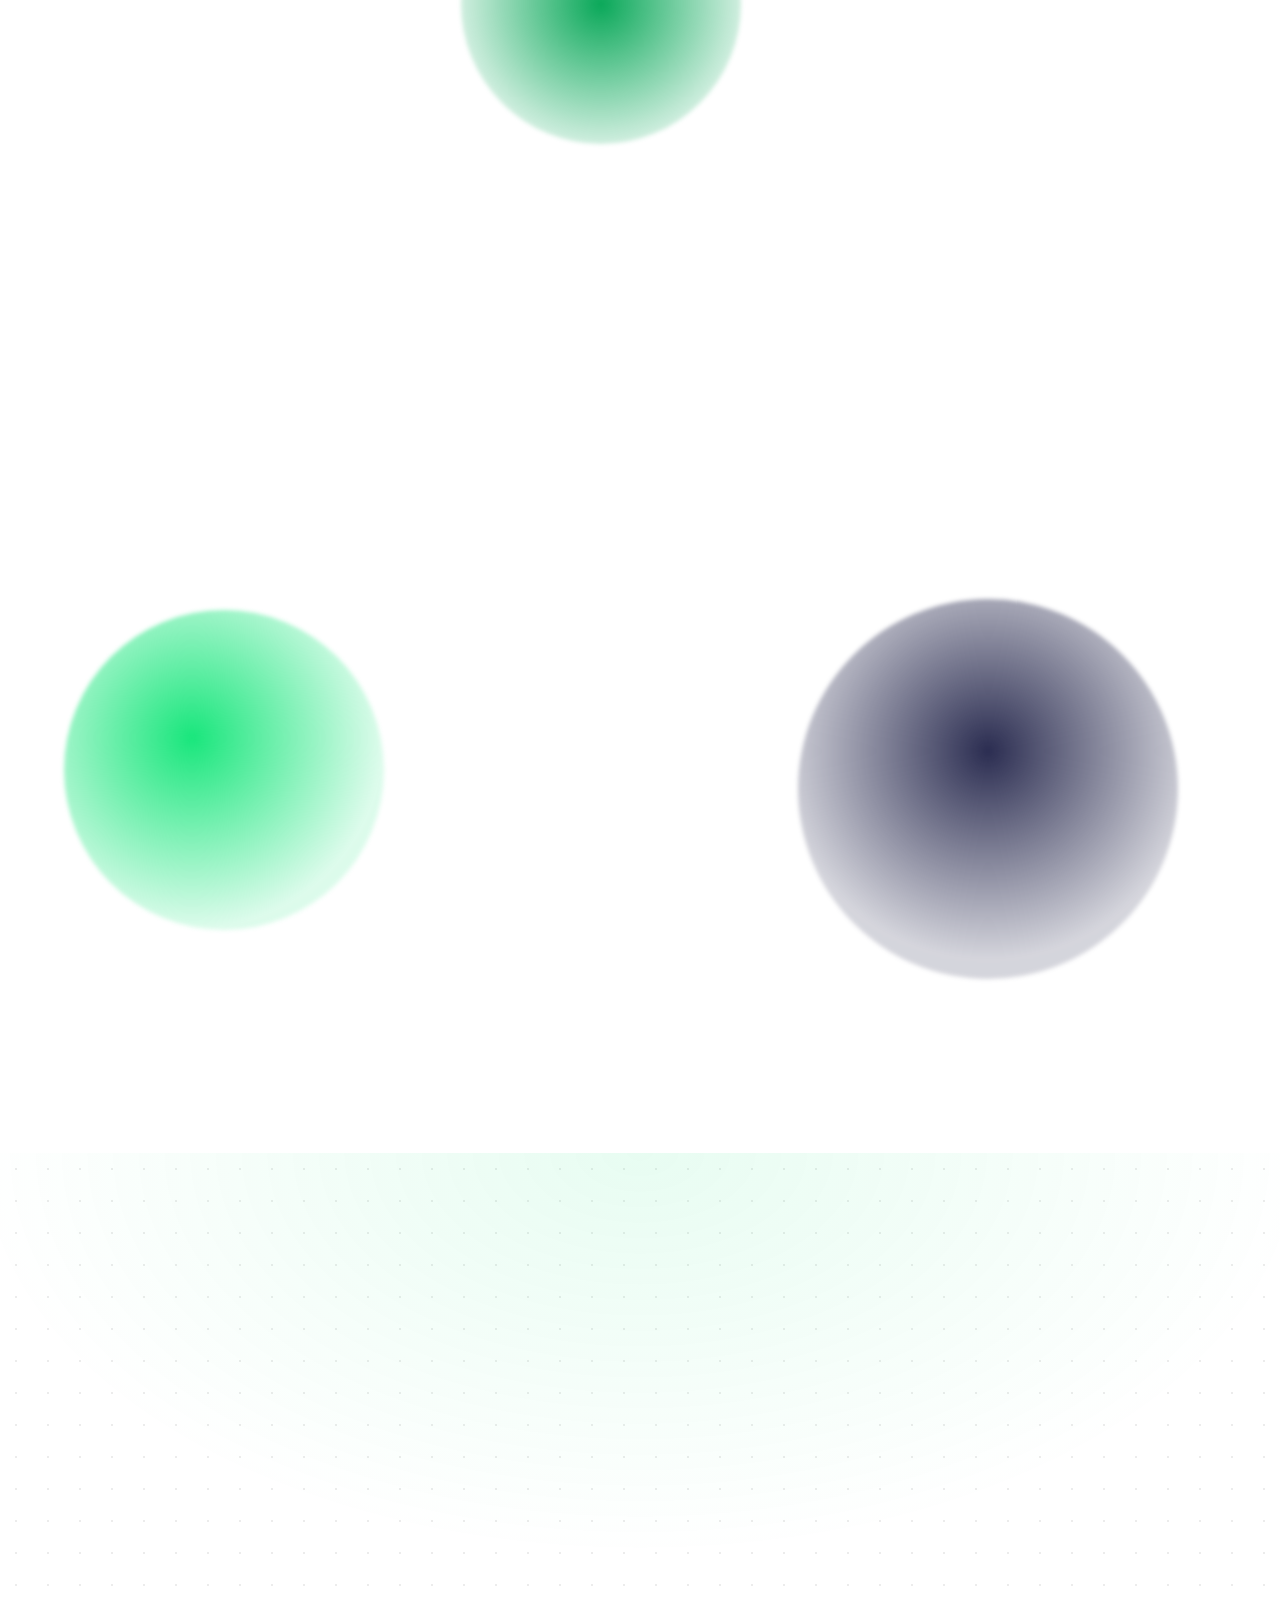
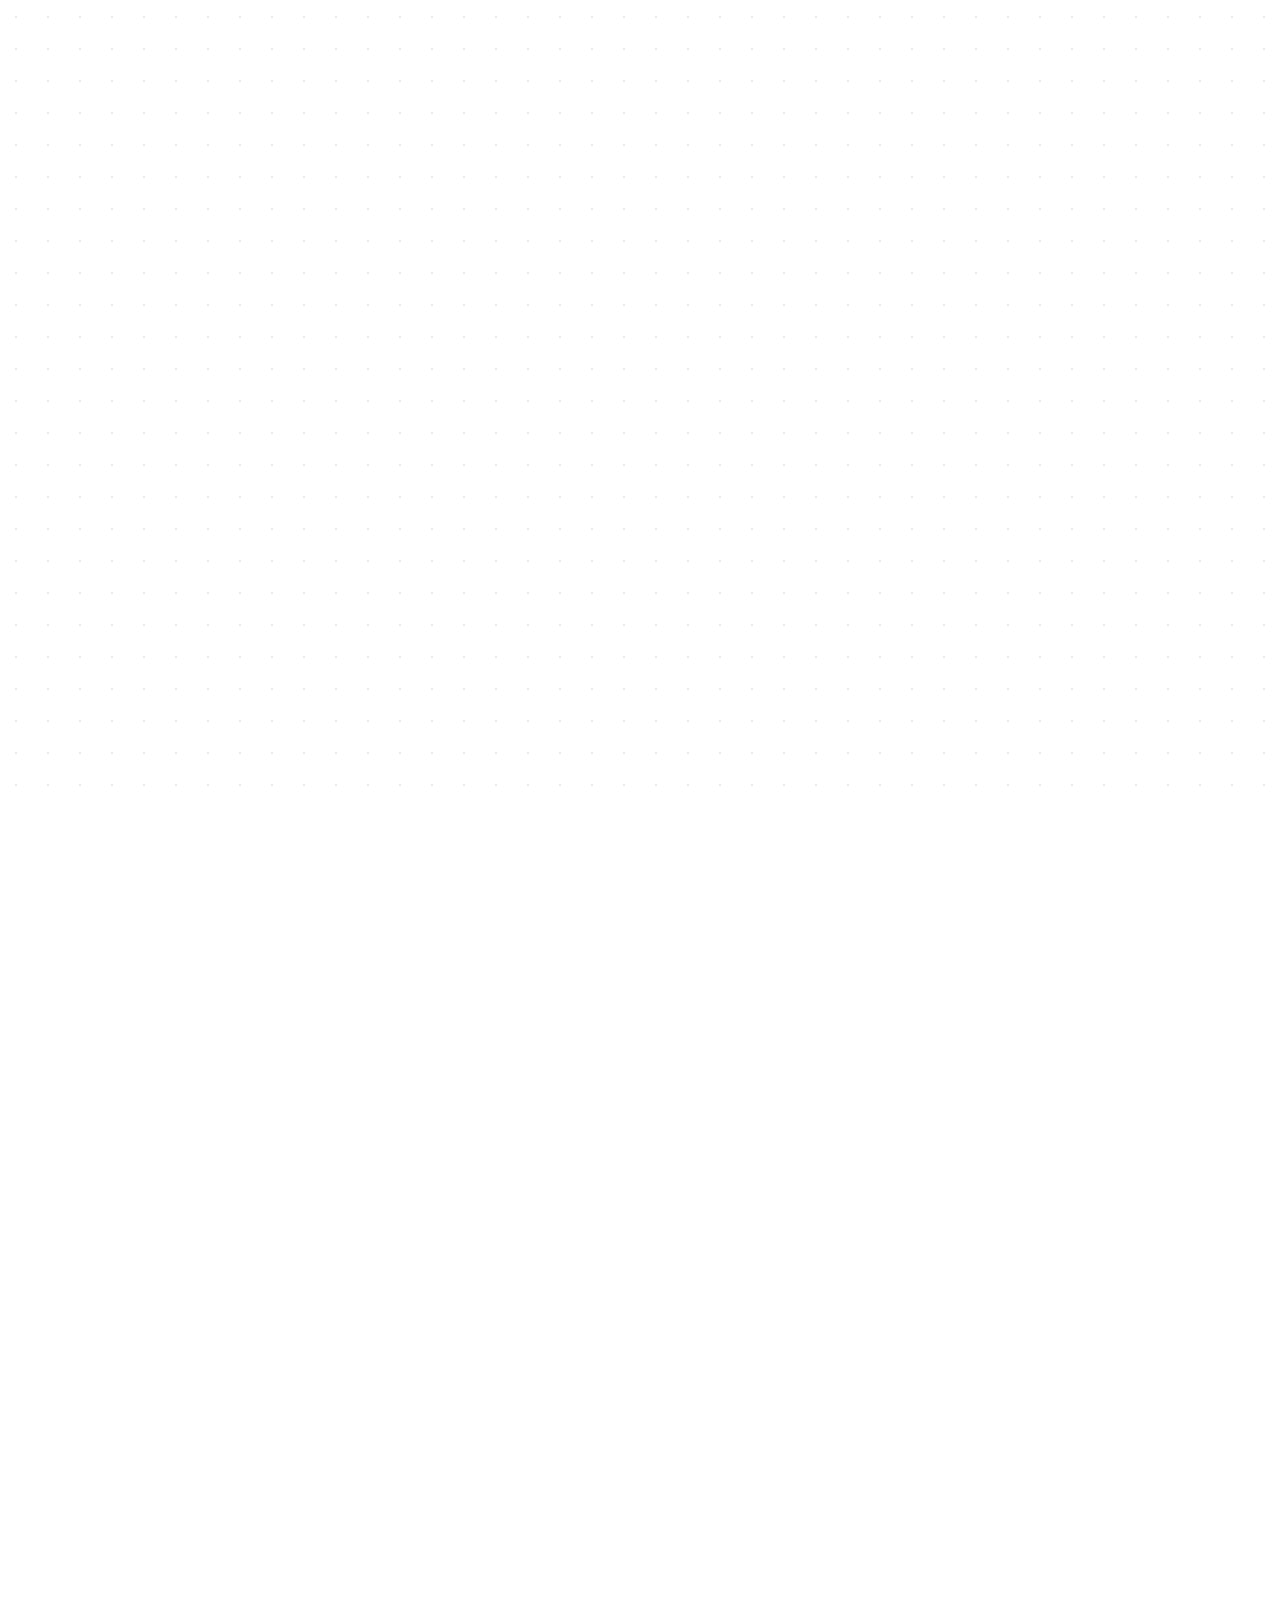
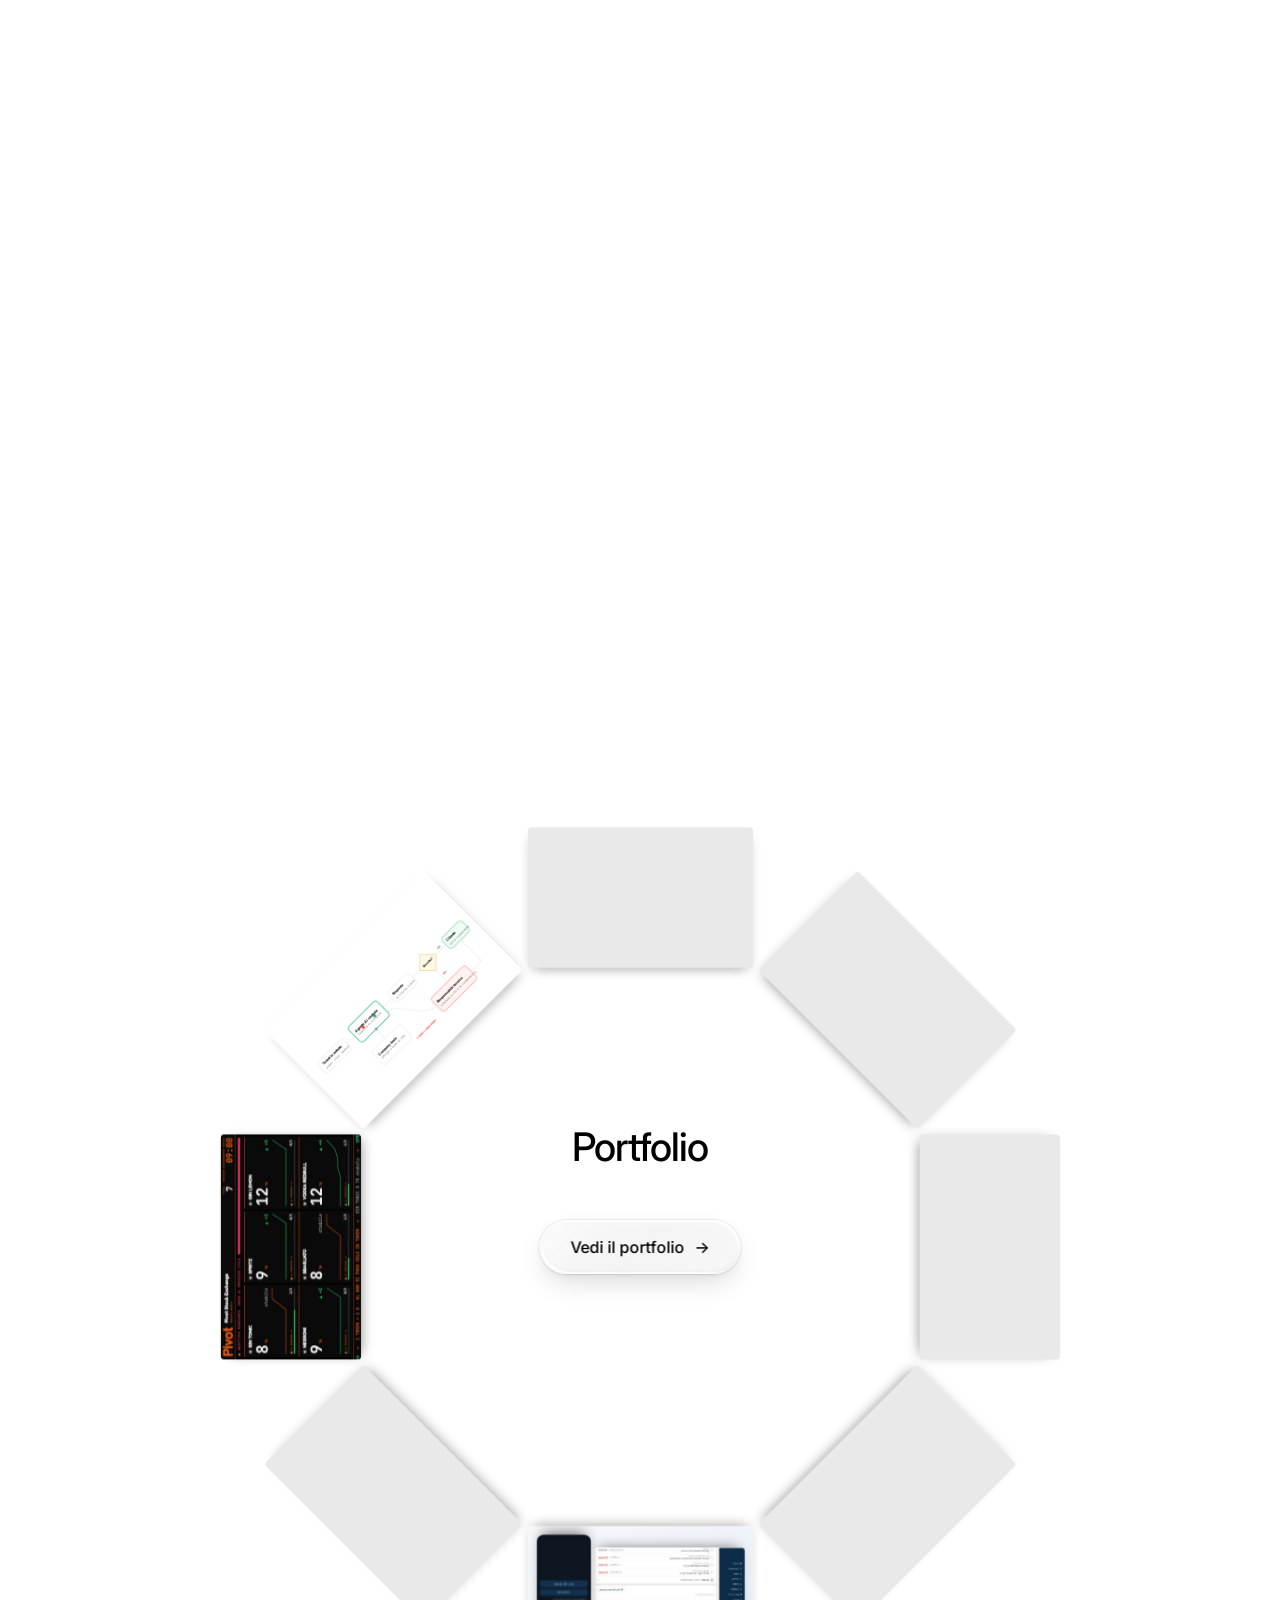
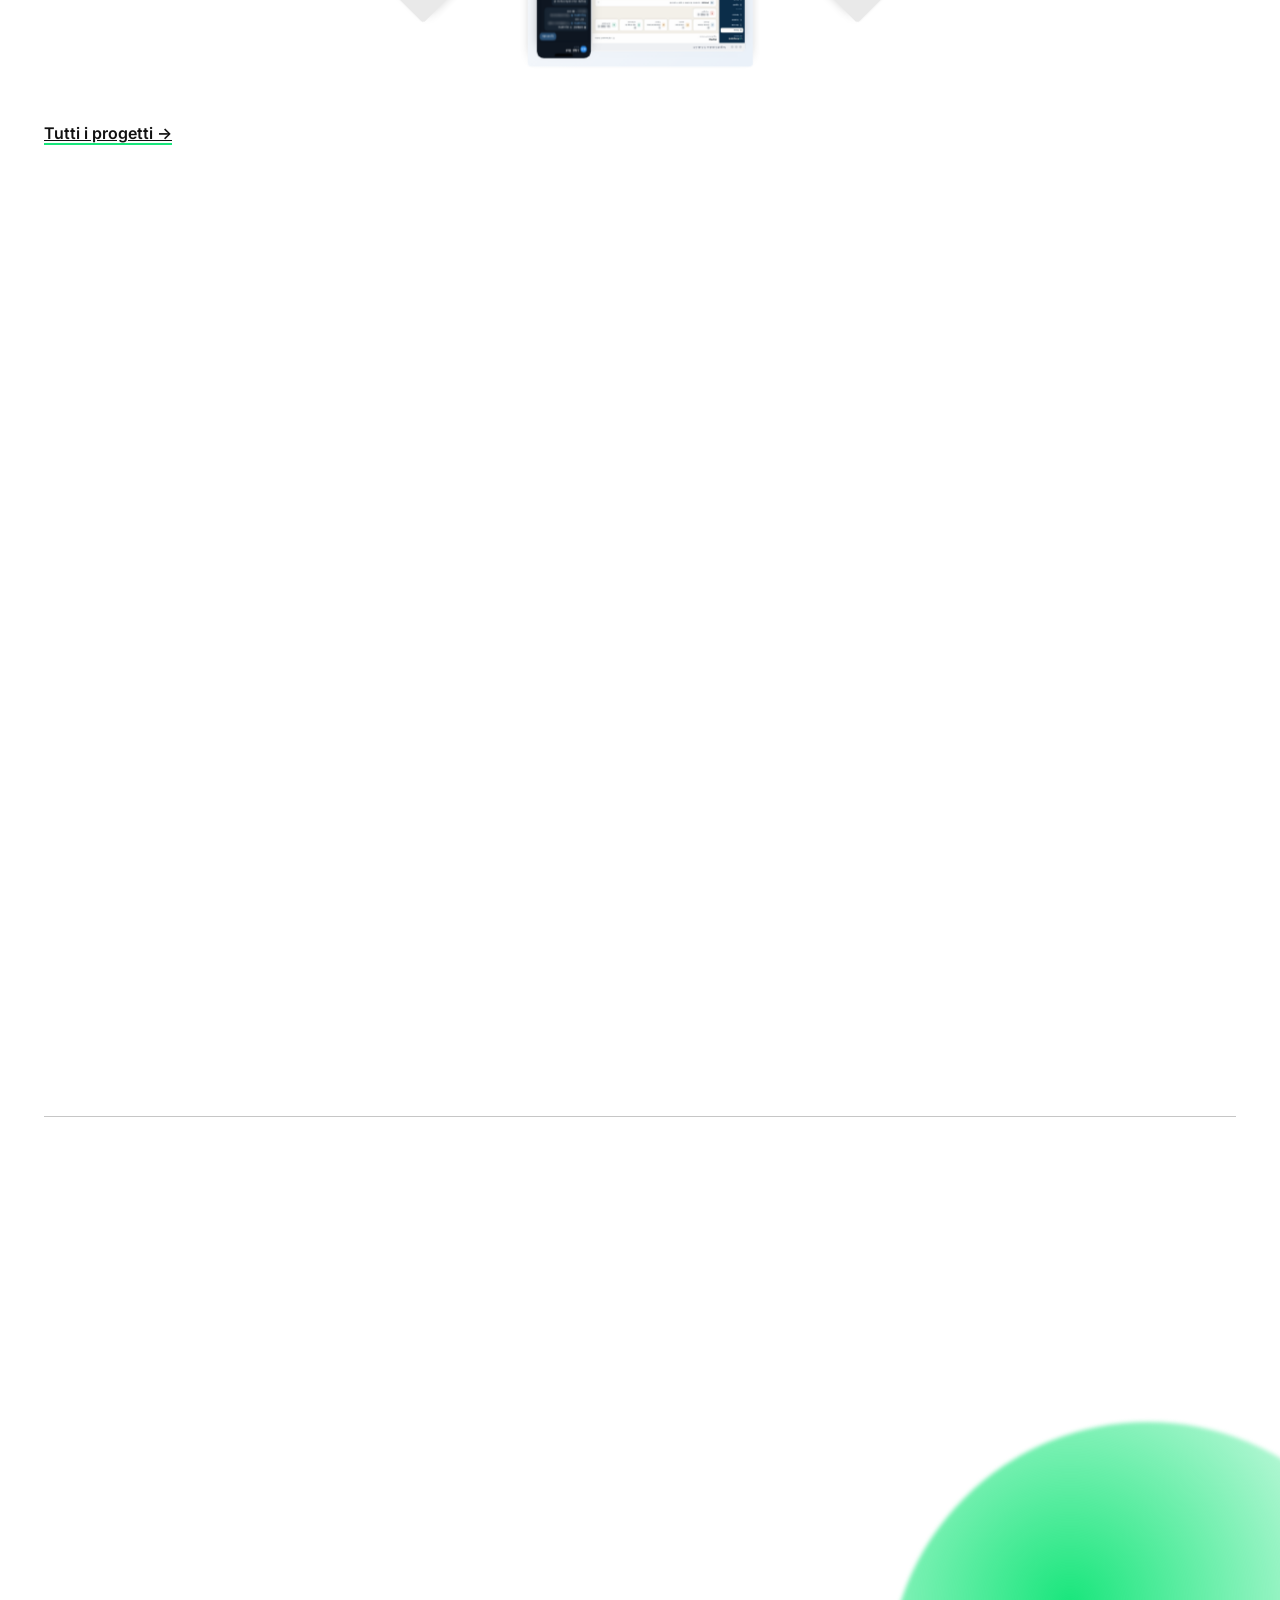
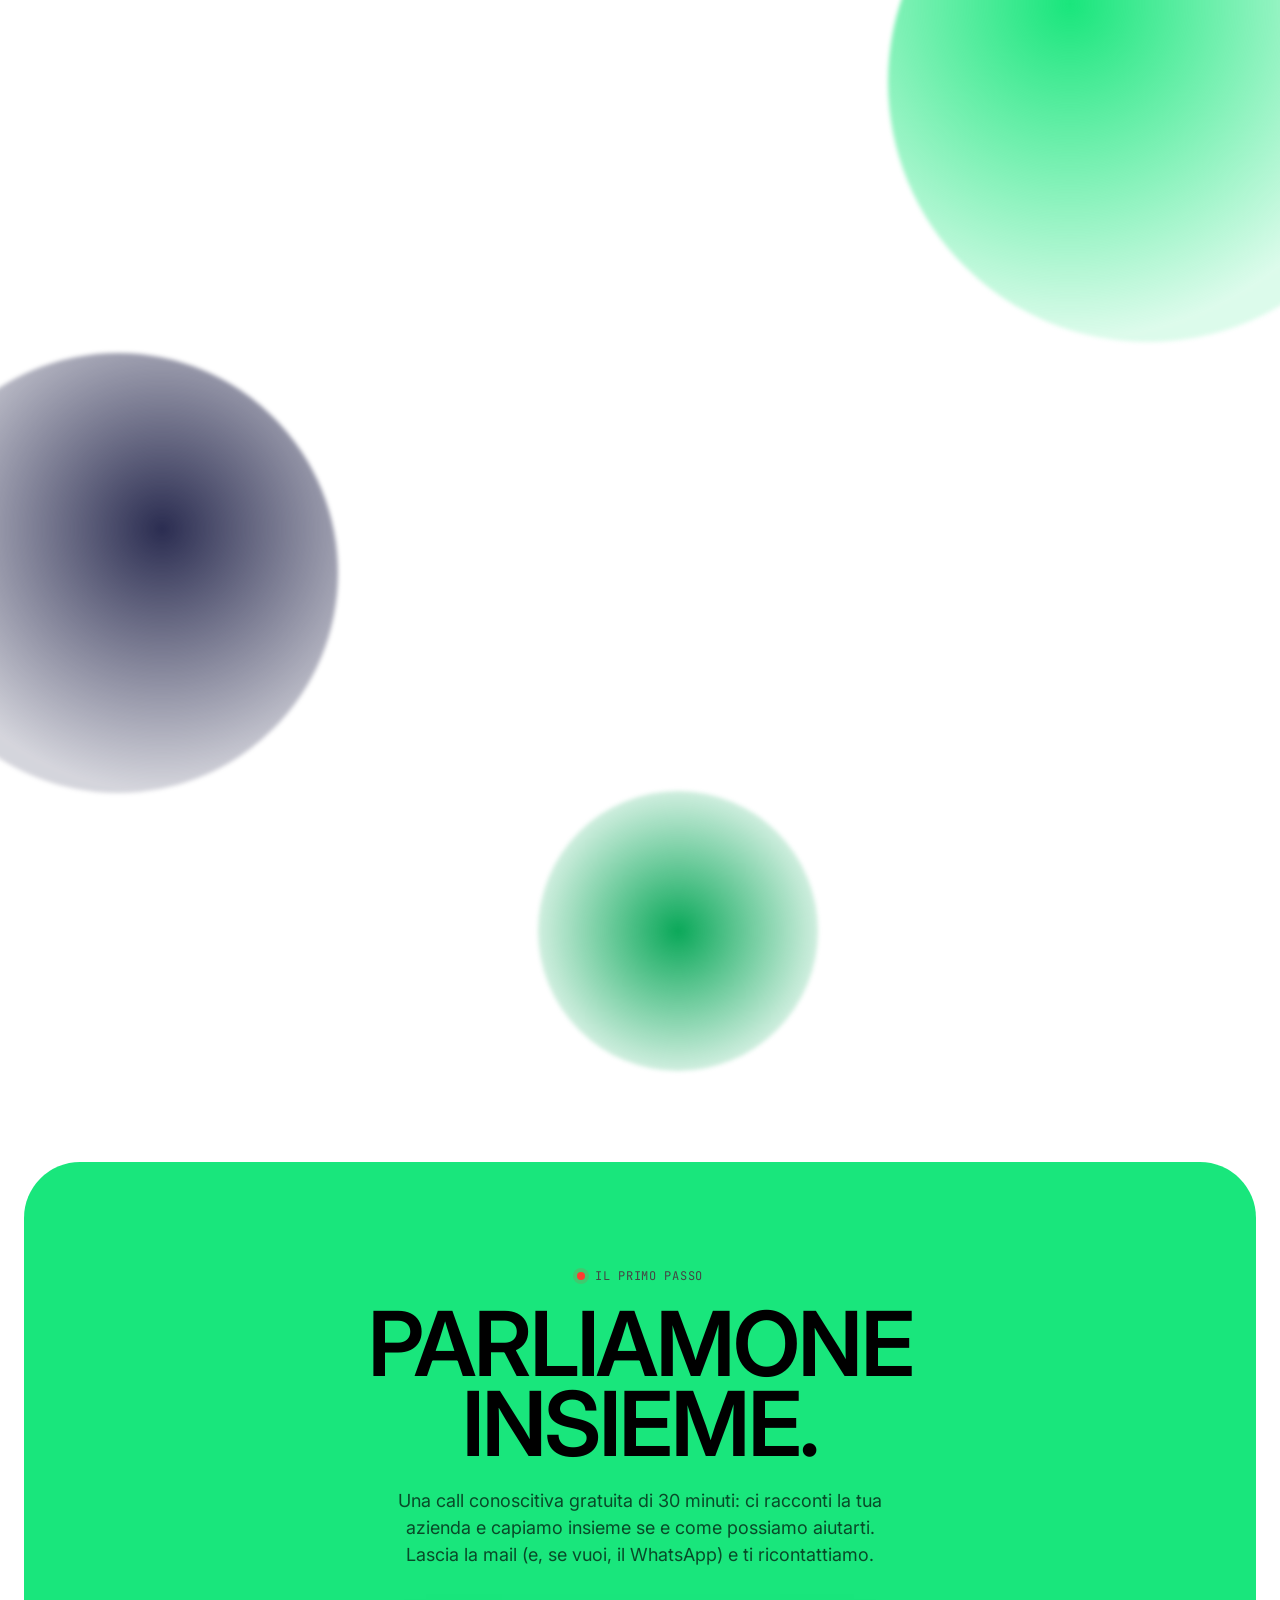
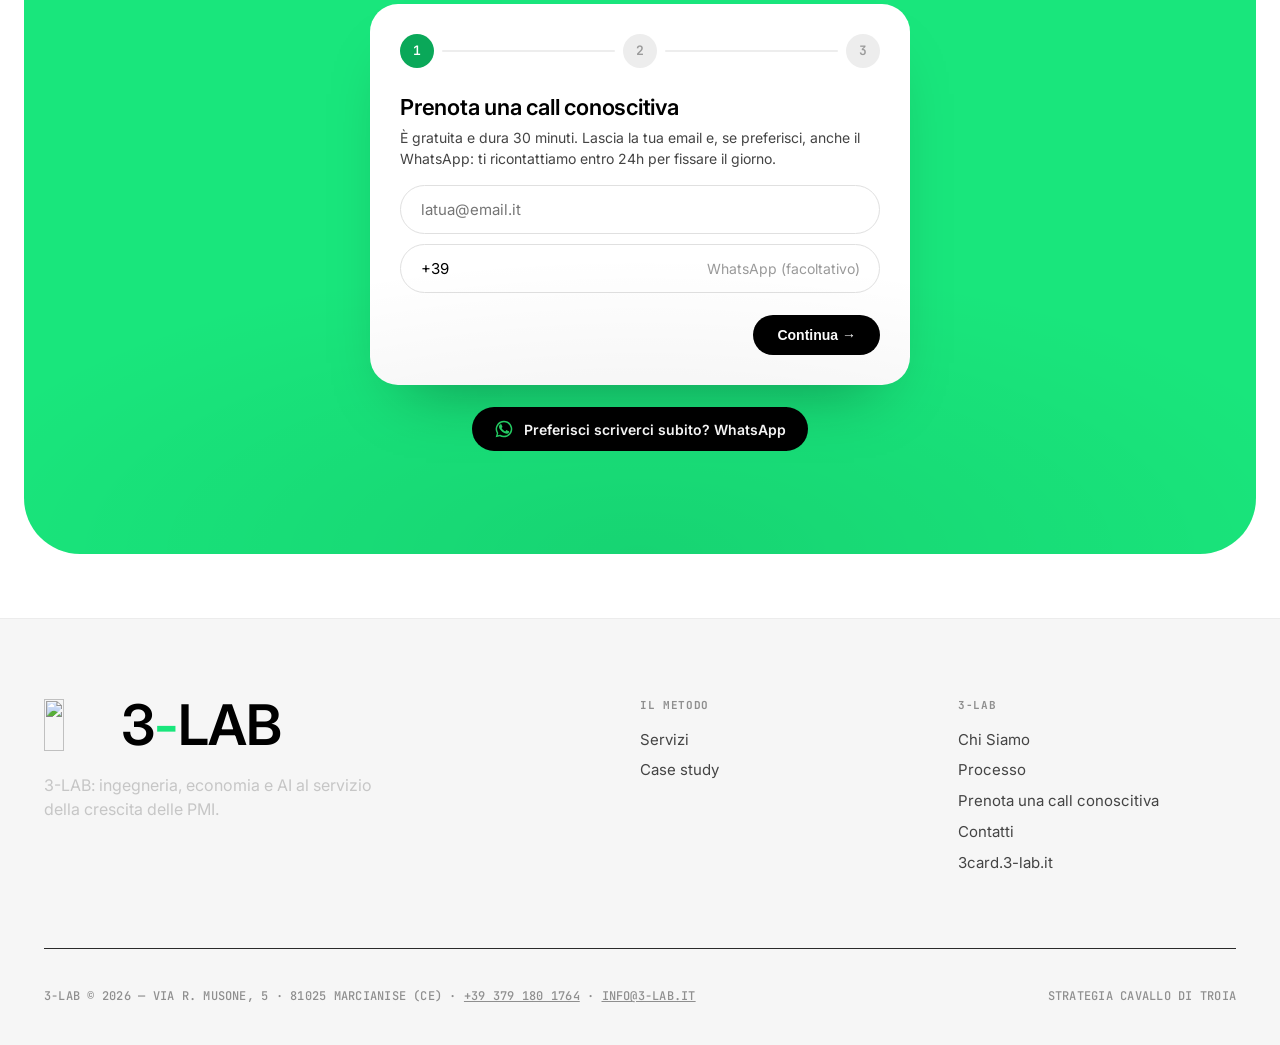
==== commit 9718c930: "Sito: pulsante AI liquid glass, menu in serif corsivo con link sulla stessa pagina - «Scopri come la" ====
--- a/index.html
+++ b/index.html
@@ -921,42 +921,10 @@
 .ai-steps{list-style:none;display:grid;grid-template-columns:repeat(4,1fr);gap:12px;max-width:1040px;margin:0 auto var(--s40)}
 .ai-steps li{display:flex;align-items:center;gap:10px;background:var(--mist);border-radius:16px;padding:12px 14px;font-weight:600;font-size:14px;line-height:1.25}
 .ai-steps i{font:500 11px/1 var(--f-mono);font-style:normal;width:24px;height:24px;border-radius:50%;background:var(--volt);display:grid;place-items:center;flex:none}
-.ai-stage{max-width:880px;margin:0 auto;background:var(--mist);border-radius:28px;padding:clamp(18px,3vw,32px)}
-.ais-s1,.ais-s2{display:grid;grid-template-columns:1.2fr auto 1fr;gap:22px;align-items:center}
-.ais-s2{margin-top:22px}
-.ais-tabs{display:flex;gap:8px;justify-content:center;margin-bottom:22px}
-.ais-tabs i{font:500 11px/1 var(--f-mono);font-style:normal;width:22px;height:22px;border-radius:50%;background:var(--mist);display:grid;place-items:center}
-.ais-tabs button{display:flex;align-items:center;gap:8px;background:#fff;border:1px solid rgba(0,0,0,.08);border-radius:999px;padding:6px 14px 6px 8px;font:600 13px/1.2 var(--f-sans);color:var(--ink);cursor:pointer;transition:background .2s ease,color .2s ease}
-.ais-tabs button:focus-visible{outline:2px solid var(--ink);outline-offset:2px}
-.ais-tabs i{font:500 11px/1 var(--f-mono);font-style:normal;width:22px;height:22px;border-radius:50%;background:var(--mist);display:grid;place-items:center}
-.ai-stage:not(.anim) .ais-tabs{display:none}
-.ai-stage.anim .ais-tabs .t1,.ai-stage.anim.p3 .ais-tabs .t2{background:var(--ink);color:#fff;border-color:var(--ink)}
-.ai-stage.anim .ais-tabs .t1 i,.ai-stage.anim.p3 .ais-tabs .t2 i{background:var(--volt);color:var(--ink)}
-.ai-stage.anim.p3 .ais-tabs .t1{background:#fff;color:var(--ink);border-color:rgba(0,0,0,.08)}
-.ai-stage.anim.p3 .ais-tabs .t1 i{background:var(--mist);color:var(--ink)}
-.ais-src{display:grid;gap:6px}
-.ais-src small{font:500 10px/1 var(--f-mono);letter-spacing:.06em;text-transform:uppercase;color:var(--slate)}
-.ais-src span{background:#fff;border:1px solid rgba(0,0,0,.08);border-radius:10px;padding:6px 12px;font-weight:600;font-size:12.5px}
-.ais-chat{display:grid;gap:7px;align-content:start}
-.ais-chat p{max-width:92%;padding:7px 11px;border-radius:14px;font-size:12px;line-height:1.35}
-.ais-chat .u{justify-self:end;background:var(--navy);color:#fff;border-radius:14px 14px 4px 14px}
-.ais-chat .a{justify-self:start;background:#fff;border:1px solid rgba(0,0,0,.06);border-radius:4px 14px 14px 14px;font-weight:500}
-.ais-chat b{color:var(--volt-deep)}
-.ais-note{margin-top:14px;text-align:center;font:500 10px/1 var(--f-mono);letter-spacing:.06em;text-transform:uppercase;color:var(--slate)}
-.ai-stage.anim .ais-body{display:grid}
-.ai-stage.anim .ais-s1,.ai-stage.anim .ais-s2{grid-area:1/1;margin-top:0;transition:opacity .5s ease}
-.ai-stage.anim .ais-s2{opacity:0;pointer-events:none}
-.ai-stage.anim.p3 .ais-s1{opacity:0}
-.ai-stage.anim.p3 .ais-s2{opacity:1}
-.ai-stage.anim .ais-chat p{opacity:0;translate:0 8px;transition:opacity .4s ease calc(var(--k)*.9s),translate .4s ease calc(var(--k)*.9s)}
-.ai-stage.anim.p3 .ais-chat p[style*="--g:0"],.ai-stage.anim.p4 .ais-chat p[style*="--g:1"],.ai-stage.anim.p5 .ais-chat p[style*="--g:2"]{opacity:1;translate:0 0}
-.ai-stage.anim.p4 .ais-chat p[style*="--g:0"],.ai-stage.anim.p5 .ais-chat p[style*="--g:0"],.ai-stage.anim.p5 .ais-chat p[style*="--g:1"]{opacity:1;translate:0 0;transition:none}
+.ai-stage{max-width:880px;margin:0 auto;background:var(--mist);border-radius:28px;padding:clamp(18px,3vw,32px);display:grid;grid-template-columns:1.2fr auto 1fr;gap:22px;align-items:center}
 .ais-q,.ais-p{display:grid;gap:8px}
 .ais-q small,.ais-p small{font:500 10px/1 var(--f-mono);letter-spacing:.06em;text-transform:uppercase;color:var(--slate)}
 .ais-q span,.ais-p span{display:flex;justify-content:space-between;align-items:center;gap:10px;background:#fff;border:1px solid rgba(0,0,0,.08);border-radius:12px;padding:9px 12px;font-weight:600;font-size:13px}
-.ais-p span{display:grid;gap:3px;justify-content:stretch}
-.ais-p span b{font-size:13px;line-height:1.2}
-.ais-p span em{font:400 12px/1.35 var(--f-sans);font-style:normal;color:var(--slate)}
 .ais-q i{position:relative;width:18px;height:18px;border-radius:50%;border:2px solid var(--ash);flex:none}
 .ais-q i::after{content:'';position:absolute;left:4px;top:1px;width:4px;height:8px;border:solid var(--ink);border-width:0 2px 2px 0;rotate:45deg;opacity:0}
 .ais-ai{width:104px;height:104px;border-radius:50%;background:var(--navy);color:#fff;display:grid;place-content:center;text-align:center;gap:3px;box-shadow:0 0 0 7px rgba(43,45,81,.1)}
@@ -972,7 +940,7 @@
 .ai-stage.anim.p1:not(.p2) .ais-ai{animation:brPulse .5s ease-out infinite}
 .ai-stage.anim .ais-p span{opacity:.25;translate:10px 0;transition:opacity .4s ease calc(var(--k)*.35s),translate .4s ease calc(var(--k)*.35s)}
 .ai-stage.anim.p2 .ais-p span{opacity:1;translate:0 0}
-@media(max-width:900px){.ai-steps{grid-template-columns:1fr 1fr}.ais-s1,.ais-s2{grid-template-columns:1fr;justify-items:stretch}.ais-ai{justify-self:center}}
+@media(max-width:900px){.ai-steps{grid-template-columns:1fr 1fr}.ai-stage{grid-template-columns:1fr;justify-items:stretch}.ais-ai{justify-self:center}}
 @media(max-width:480px){.ai-steps{grid-template-columns:1fr}}
 .sv-ui-br{display:grid;place-items:center}
 .bp-roll{display:grid;gap:6px}
@@ -1760,6 +1728,12 @@
 .a3-x:empty{display:none}
 .a3-x{padding-top:0;margin-top:-14px}
 .a3-x li::before{background:var(--ink)}
+/* Menu: voci vicine, nere, in alto, corsivo serif, una riga; numeri incolonnati a destra e in grassetto */
+.sm-panel-list{flex:0 0 auto;justify-content:flex-start;gap:.15rem;min-height:0}
+.sm-item-wrap{flex:none;display:flex;align-items:center}
+.sm-item{display:block;width:100%;white-space:nowrap;color:#000;font-family:'Instrument Serif',Georgia,serif;font-style:italic;font-weight:400;text-transform:none;letter-spacing:-.01em;font-size:clamp(3rem,min(13vw,8.2vh),4.9rem);line-height:1.08;padding-right:2.2em}
+.sm-item:hover{color:var(--sm-accent)}
+.sm-panel-list[data-numbering] .sm-item::after{top:50%;right:0;transform:translateY(-50%);font-style:normal;font-weight:700}
 @media(max-width:640px){
   .per{position:fixed;top:66px;right:14px;z-index:122}
   .per-b{height:36px;padding:0 12px;font-size:12px}
@@ -1876,8 +1850,8 @@
     <div class="sm-panel-inner">
       <ul class="sm-panel-list" data-numbering>
         <li class="sm-item-wrap"><a class="sm-item" href="#servizi"><span class="sm-item-label">Servizi</span></a></li>
-        <li class="sm-item-wrap"><a class="sm-item" href="ai/"><span class="sm-item-label">L'AI</span></a></li>
-        <li class="sm-item-wrap"><a class="sm-item" href="case-study/"><span class="sm-item-label">Case study</span></a></li>
+        <li class="sm-item-wrap"><a class="sm-item" href="#ai"><span class="sm-item-label">L'AI</span></a></li>
+        <li class="sm-item-wrap"><a class="sm-item" href="#case-study"><span class="sm-item-label">Case study</span></a></li>
         <li class="sm-item-wrap"><a class="sm-item" href="#about"><span class="sm-item-label">Chi Siamo</span></a></li>
         <li class="sm-item-wrap"><a class="sm-item" href="#contact"><span class="sm-item-label">Contatti</span></a></li>
       </ul>
@@ -2120,7 +2094,7 @@
     <header class="sec-head reveal">
       <span class="sec-pill"><svg class="sec-pill-ico" viewBox="0 0 16 16" fill="none" stroke="currentColor" stroke-width="1.6" stroke-linecap="round" stroke-linejoin="round" aria-hidden="true" focusable="false"><path d="M8 2l1.6 4.4L14 8l-4.4 1.6L8 14l-1.6-4.4L2 8l4.4-1.6z"/></svg>L'AI</span>
       <h2 class="sec-title">Qual è il <em>ruolo</em> dell'AI?</h2>
-      <p class="sec-sub">L'AI è il motore. Va istruita sul tuo contesto, poi ripete a una velocità che nessuna persona può tenere: libera il tempo del tuo team dai compiti ripetitivi e affianca chi decide con dati, scenari e ricerche con analisi approfondite.</p>
+      <p class="sec-sub">L'AI è il motore. Va istruita sul tuo contesto, poi ripete a una velocità che nessuna persona può tenere e libera il tempo del tuo team dai compiti ripetitivi per attività che valgono di più.</p>
       <p class="pn-agentica"><b>AI agentica</b> vuol dire un'AI che esegue compiti, non solo risponde.</p>
     </header>
     <ol class="ai-steps reveal">
@@ -2129,31 +2103,13 @@
       <li><i>3</i>Si mette a disposizione del team</li>
       <li><i>4</i>Si usa come strumento di collaborazione avanzato</li>
     </ol>
-    <div class="ai-stage reveal">
-      <div class="ais-tabs"><button type="button" class="t1" aria-label="Scena 1: libera tempo"><i>1</i>Libera tempo</button><button type="button" class="t2" aria-label="Scena 2: decidi meglio"><i>2</i>Decidi meglio</button></div>
-      <div class="ais-body" aria-hidden="true">
-      <div class="ais-s1">
+    <div class="ai-stage reveal" aria-hidden="true">
       <div class="ais-q"><small>Compiti ripetitivi</small><span style="--k:0">E-mail da smistare<i></i></span><span style="--k:1">Fattura da emettere<i></i></span><span style="--k:2">Scheda da aggiornare<i></i></span><span style="--k:3">Preventivo da preparare<i></i></span><span style="--k:4">Richiesta da classificare<i></i></span></div>
       <div class="ais-ai"><b>AI</b><small>istruita sul tuo contesto</small></div>
-      <div class="ais-p"><small>Il tempo liberato va a</small><span style="--k:0"><b>Clienti</b><em>Più visite e call, meno e-mail da smistare</em></span><span style="--k:1"><b>Decisioni</b><em>Margini e scostamenti già pronti, senza rincorrere i numeri</em></span><span style="--k:2"><b>Strategia</b><em>Nuovi mercati, nuovi servizi, crescita</em></span></div>
-      </div>
-      <div class="ais-s2">
-        <div class="ais-src"><small>Fonti sparse</small><span>Gestionale</span><span>Commercialista</span><span>CRM</span><span>E-mail</span><span>Excel</span></div>
-        <div class="ais-ai"><b>AI</b><small>istruita sul tuo contesto</small></div>
-        <div class="ais-chat">
-          <p class="u" style="--g:0;--k:0">Com'è andato il margine sull'ordine Bianchi?</p>
-          <p class="a" style="--g:0;--k:1">Il margine è <b>18%</b>, 4 punti sotto il preventivo: il listino del fornitore è salito del 30%.</p>
-          <p class="u" style="--g:1;--k:0">E se il fornitore sale di un altro 10%?</p>
-          <p class="a" style="--g:1;--k:1">Tre scenari: base <b>18%</b>, peggiore <b>13%</b>, migliore <b>21%</b> se rinegozi.</p>
-          <p class="u" style="--g:2;--k:0">Chi si sta muovendo nel mio settore in zona?</p>
-          <p class="a" style="--g:2;--k:1">Ricerca con analisi approfondita: <b>3 concorrenti</b> con prezzi in media più bassi dell'8% sui servizi base. Ti preparo il confronto.</p>
-        </div>
-      </div>
-      </div>
-      <p class="ais-note" aria-hidden="true">Esempio illustrativo</p>
+      <div class="ais-p"><small>Il tuo team</small><span style="--k:0">Clienti</span><span style="--k:1">Decisioni</span><span style="--k:2">Strategia</span></div>
     </div>
-    <p class="ai-claim reveal">Chi aspetta continua a spendere ore preziose in compiti ripetitivi, mentre chi l'ha implementata le dedica a crescere, decidendo con i dati in mano.</p>
-    <div class="pn-link reveal"><a class="p-link" href="ai/">Scopri come lavora l'AI <span class="arrow" aria-hidden="true">→</span></a></div>
+    <p class="ai-claim reveal">Chi aspetta continua a spendere ore preziose in compiti ripetitivi, mentre chi l'ha implementata le dedica a crescere.</p>
+    <div class="pn-link reveal"><a class="btn" href="ai/">Scopri come lavora l'AI <span class="arrow" aria-hidden="true">→</span></a></div>
   </div>
 </section>
 
@@ -2876,13 +2832,11 @@
     document.querySelectorAll(sel).forEach(el=>{
       el.classList.add('anim');
       let giro=0;
-      async function parti(da=0){const id=++giro; let d=da; while(giro===id){   /* da: indice del passo da cui ripartire subito (clic sulle tab) */
-        el.classList.add('rs'); passi.forEach(p=>el.classList.remove(p[1])); void el.offsetWidth;
-        passi.slice(0,d).forEach(p=>el.classList.add(p[1])); void el.offsetWidth; el.classList.remove('rs');
-        for(const [i,[ms,c]] of passi.slice(d).entries()){await wait(i===0&&d>0?0:ms); if(giro!==id) return; el.classList.add(c);}
-        d=0; await wait(pausa);
+      async function parti(){const id=++giro; while(giro===id){
+        el.classList.add('rs'); passi.forEach(p=>el.classList.remove(p[1])); void el.offsetWidth; el.classList.remove('rs');
+        for(const [ms,c] of passi){await wait(ms); if(giro!==id) return; el.classList.add(c);}
+        await wait(pausa);
       }}
-      el.vai=parti;
       const dlg=el.closest('dialog');   /* copia nel popup: parte all'apertura, si ferma alla chiusura */
       if(dlg){ dlg.addEventListener('sv:open',()=>{ el.classList.add('rs'); setTimeout(parti,60); }); dlg.addEventListener('close',()=>{ giro++; }); return; }
       const io=new IntersectionObserver(es=>{if(!es[0].isIntersecting) return; io.disconnect(); parti();},{threshold:.4});   /* copia nella card: parte quando entra in vista */
@@ -2896,10 +2850,7 @@
   avvia('.sv-ui-gr',[[500,'p1'],[1300,'p2'],[1300,'p3'],[1300,'p4'],[1500,'p5']],5500);
   avvia('.sv-ui-ge',[[500,'p1'],[2500,'p2'],[2600,'p3']],8000);
   avvia('.sv-ui-au',[[500,'p1'],[1100,'p2'],[1100,'p3']],6500);
-  avvia('.ai-stage',[[600,'p1'],[3000,'p2'],[3200,'p3'],[2800,'p4'],[2800,'p5']],4500);
-  document.querySelectorAll('.ai-stage').forEach(st=>{ if(!st.vai) return;   /* tab: clic = vai subito alla scena, altrimenti avanza da solo */
-    st.querySelector('.t1').addEventListener('click',()=>st.vai(0));
-    st.querySelector('.t2').addEventListener('click',()=>st.vai(2)); });
+  avvia('.ai-stage',[[600,'p1'],[3000,'p2']],5500);
 })();
 </script>
 <script>
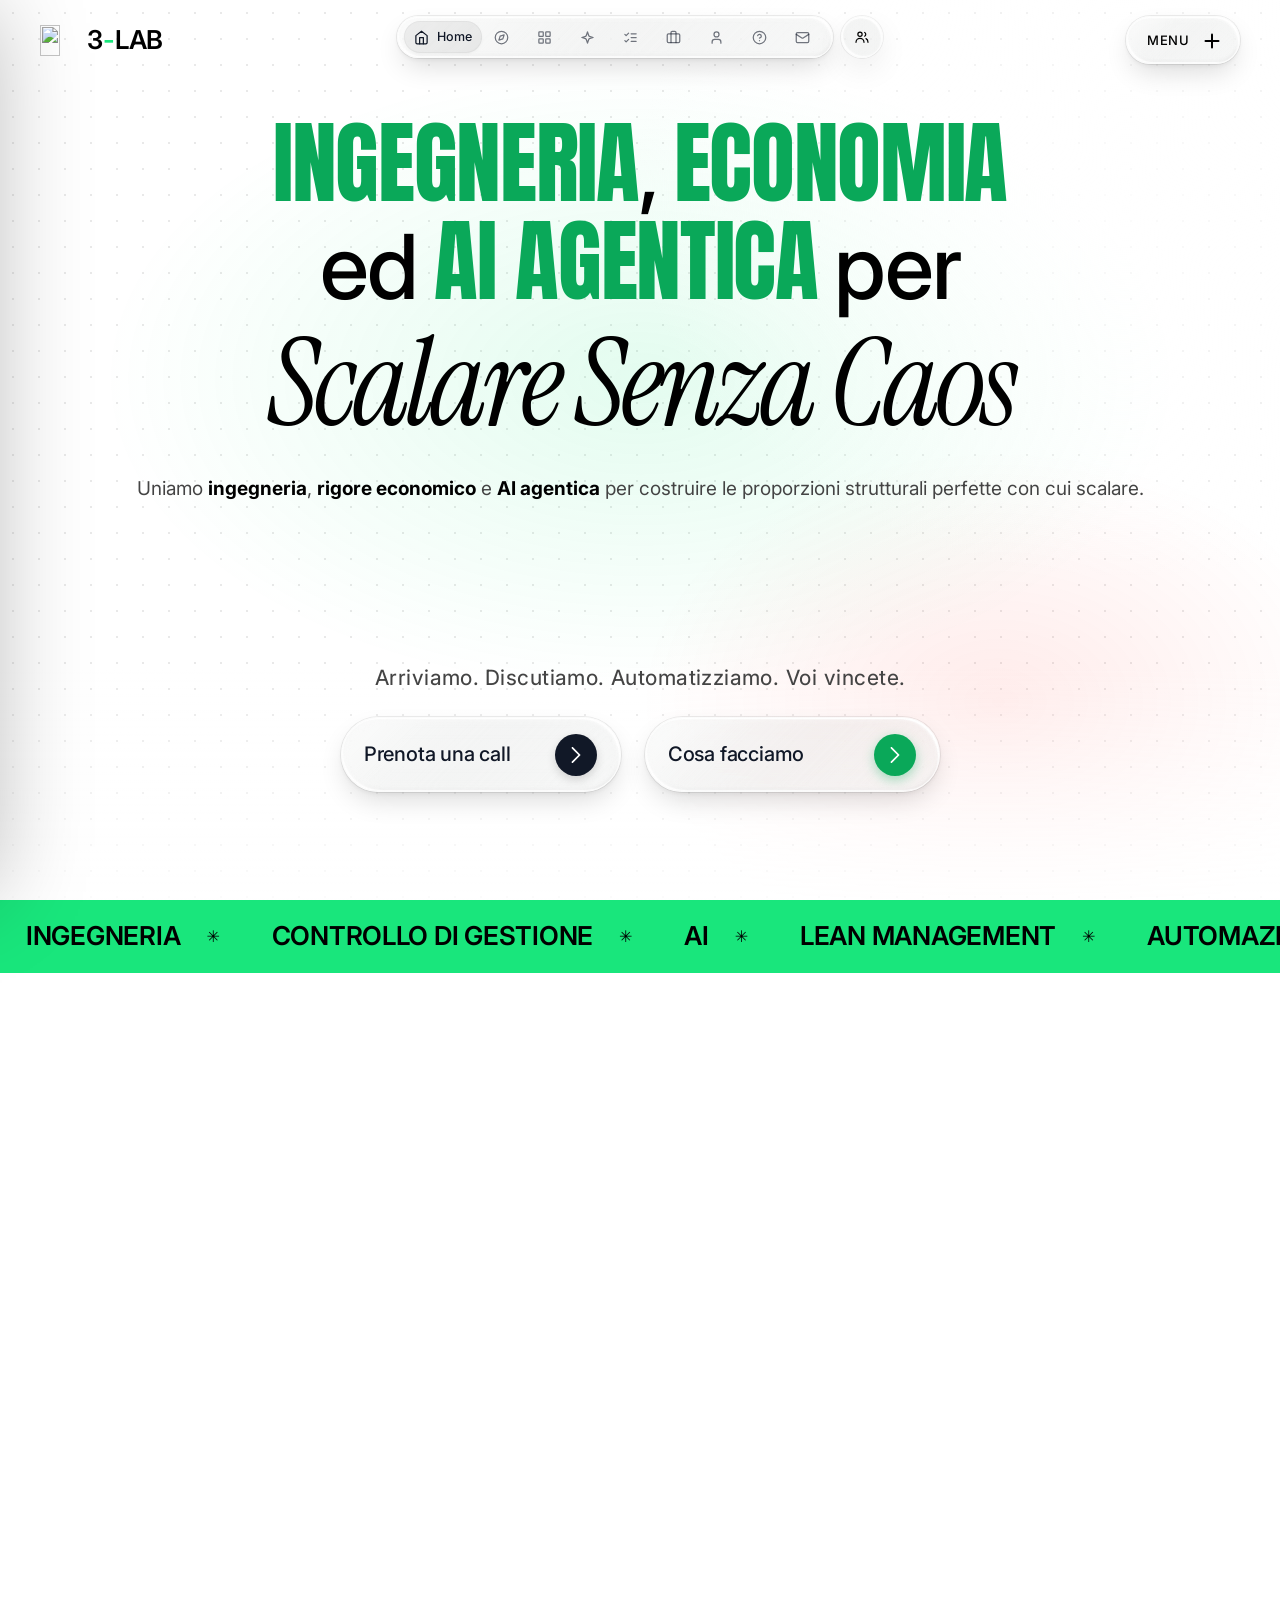
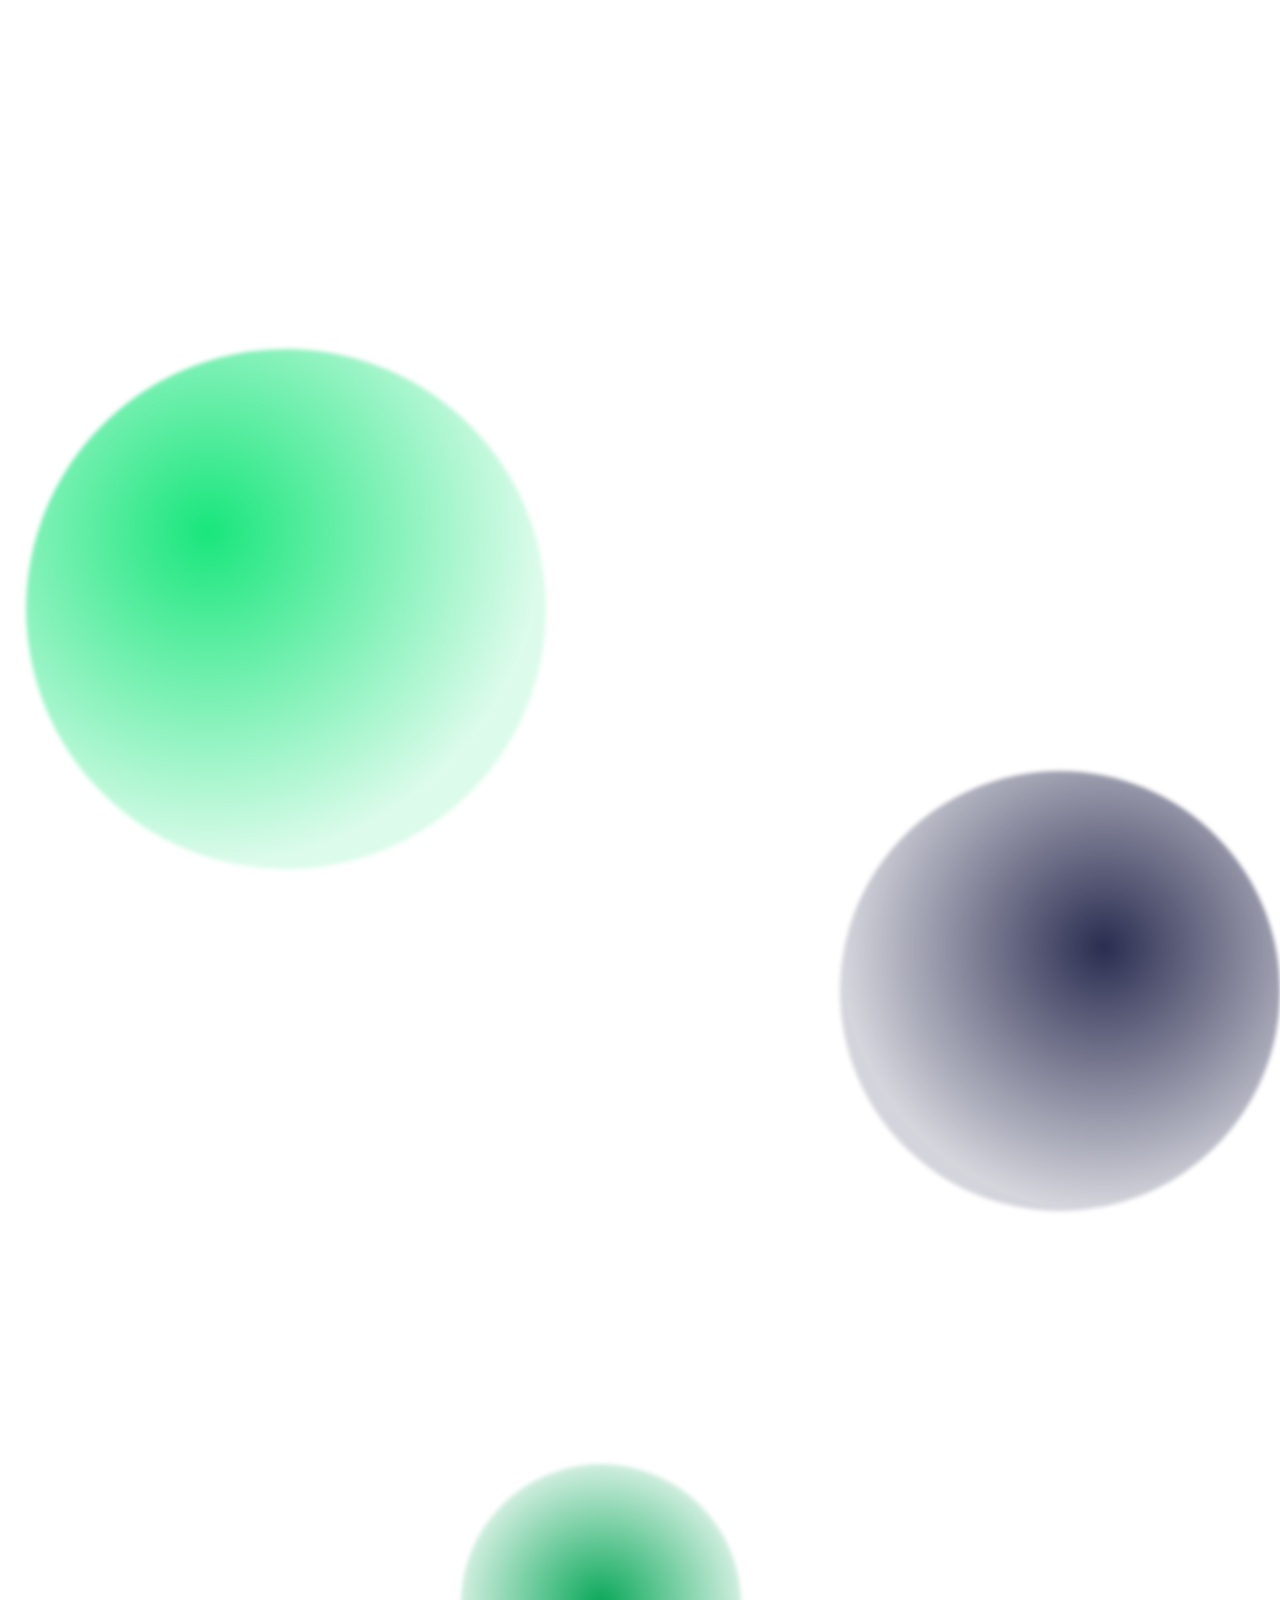
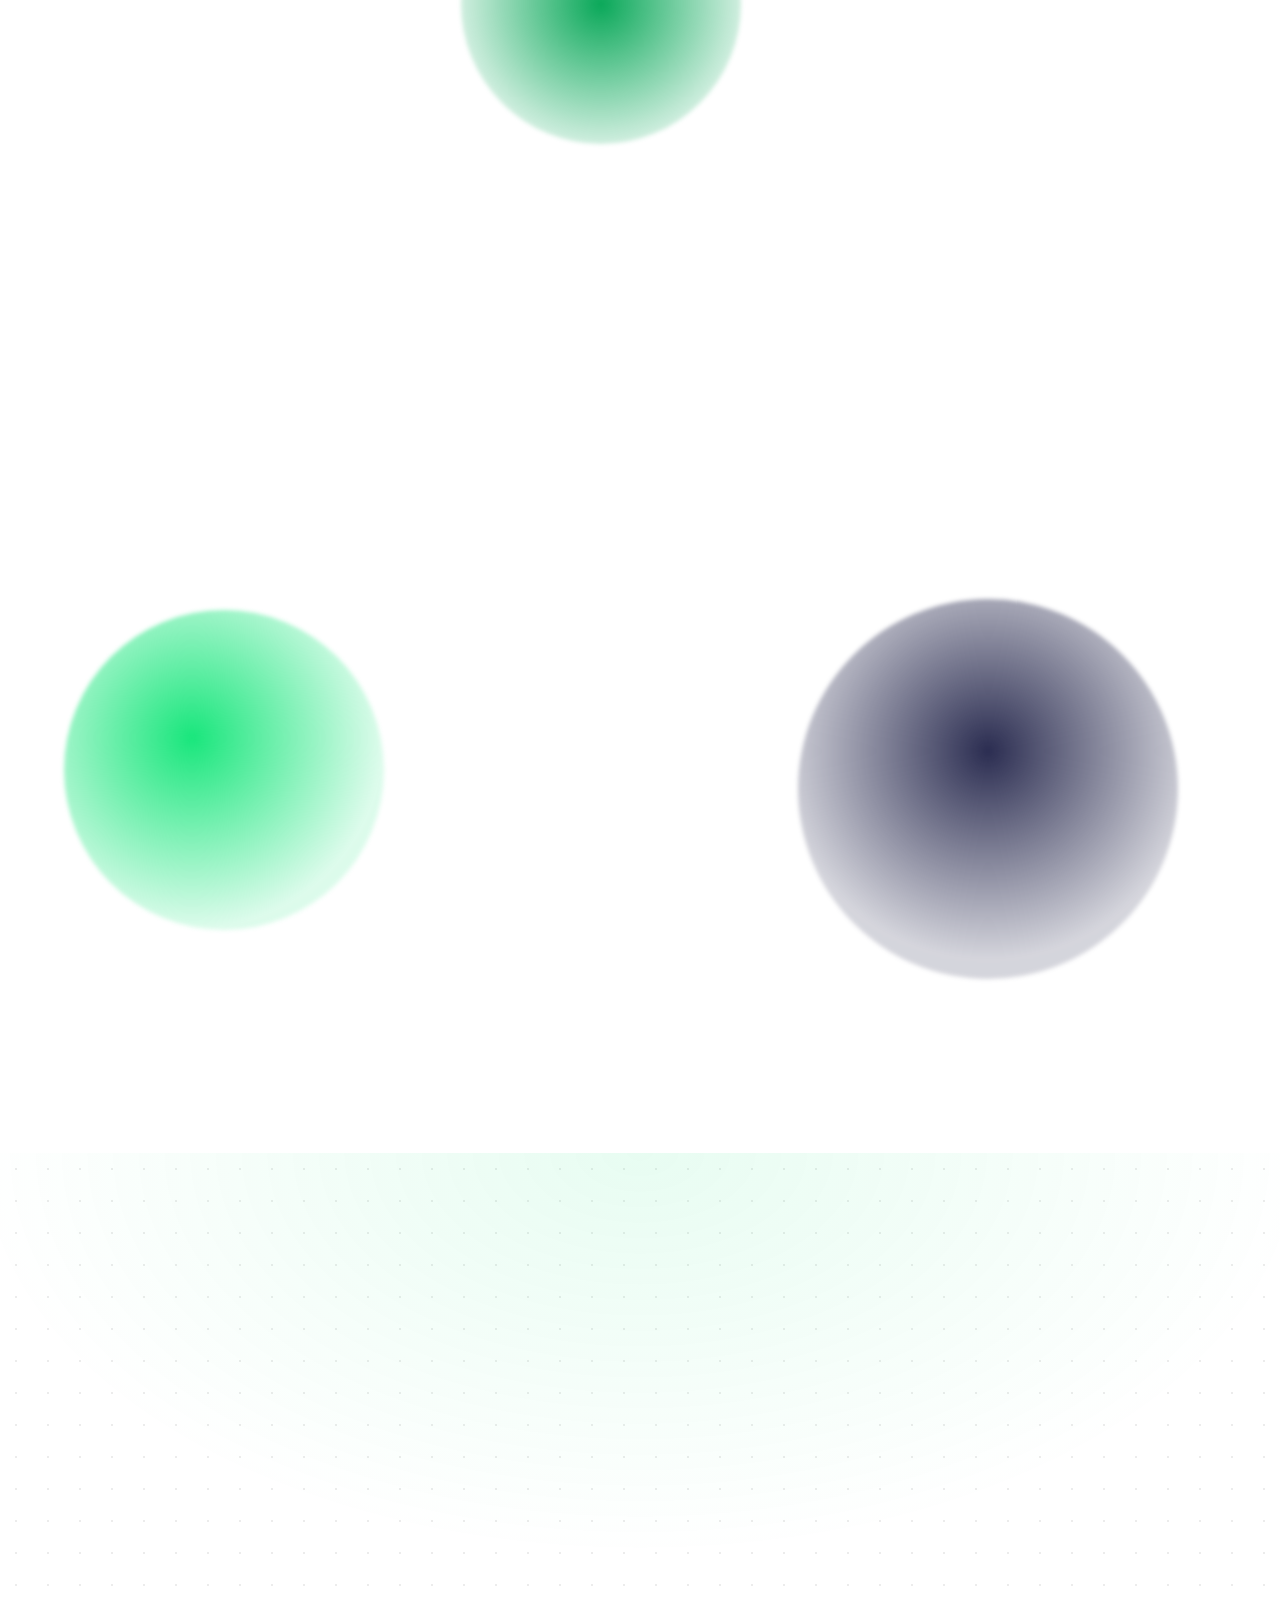
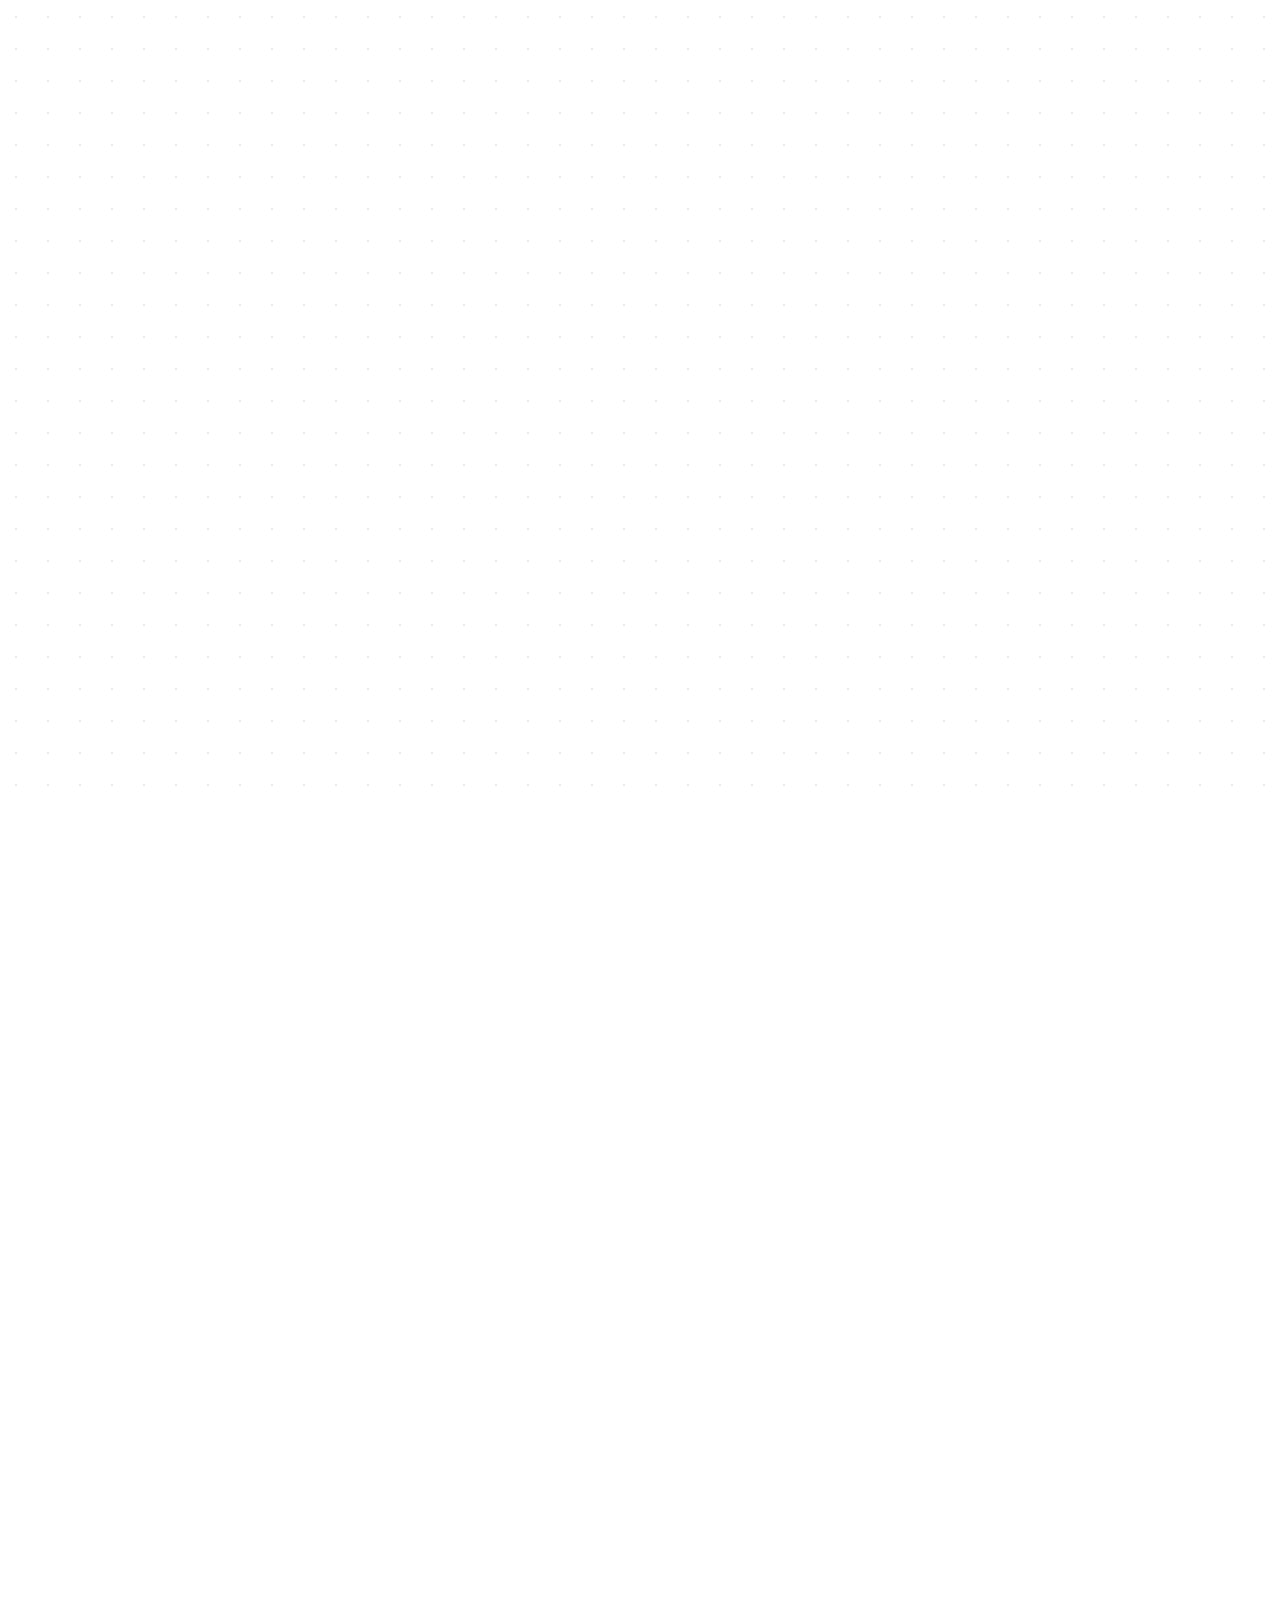
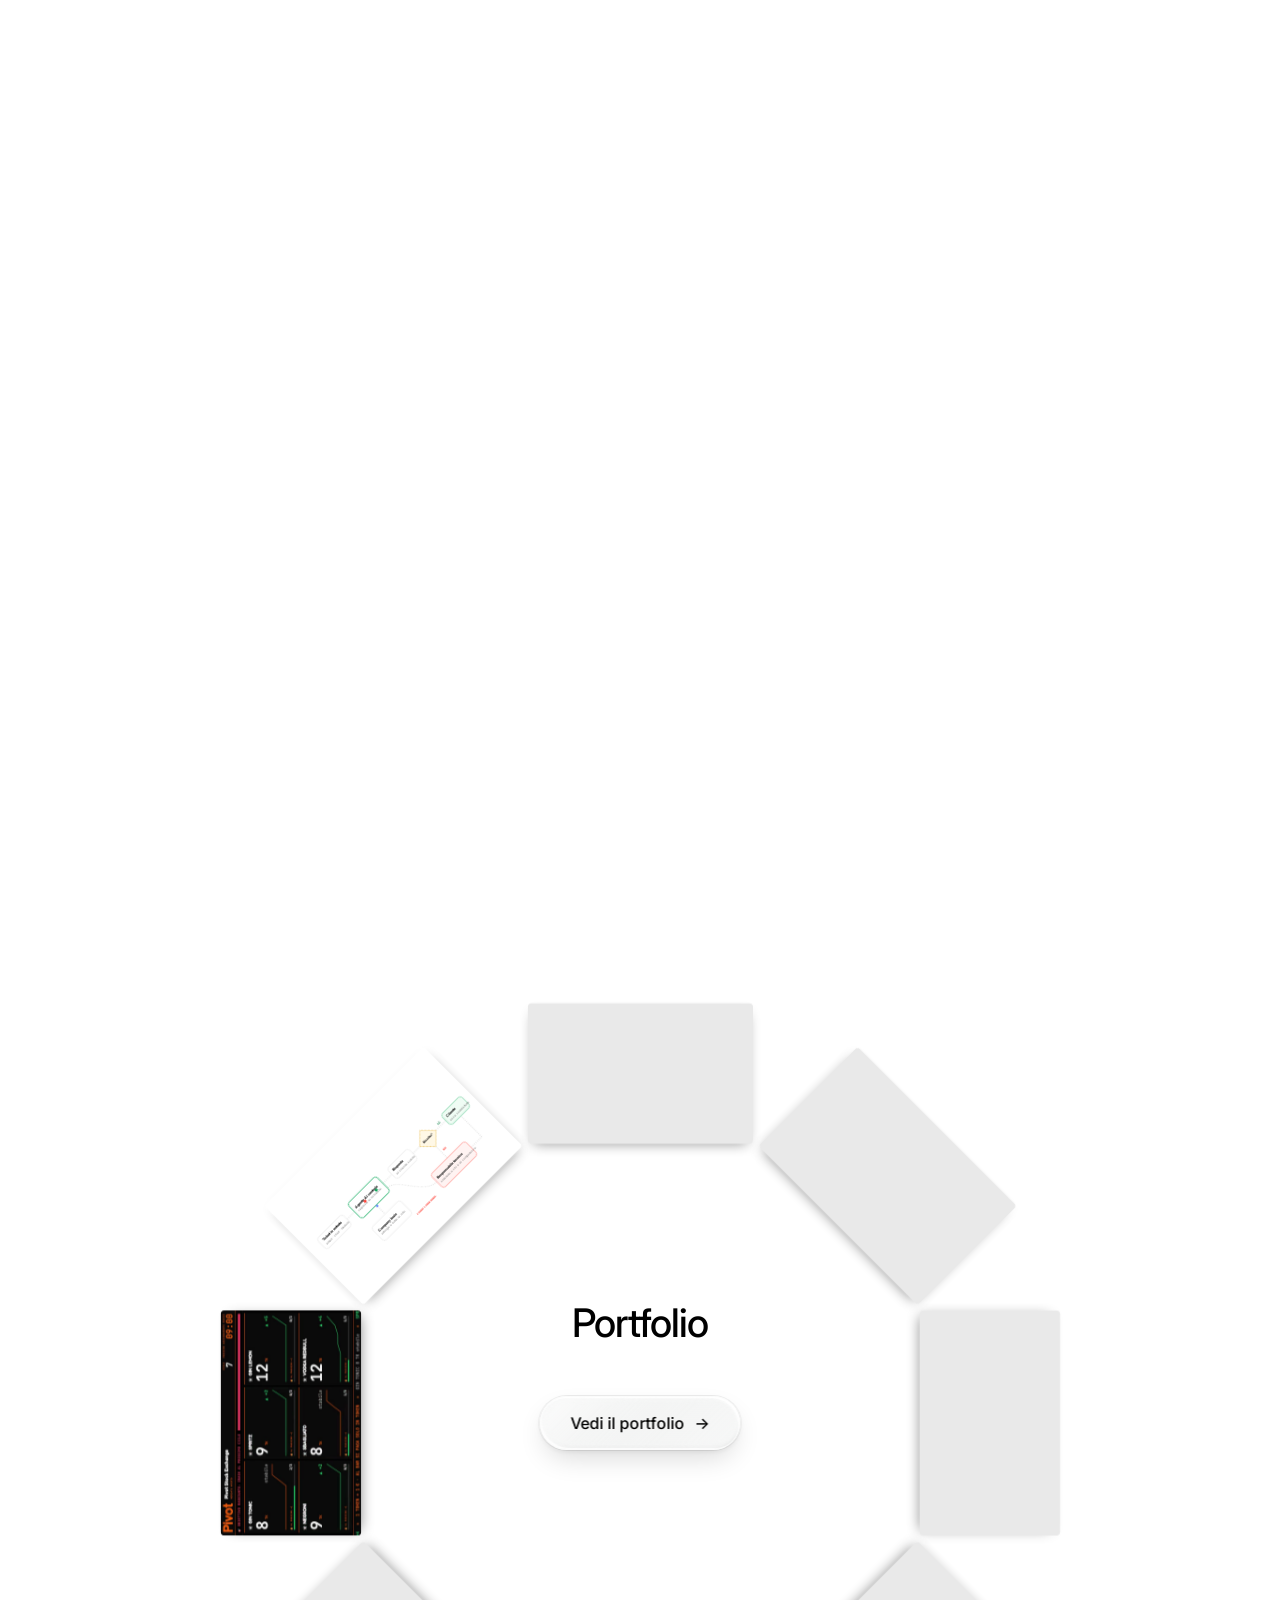
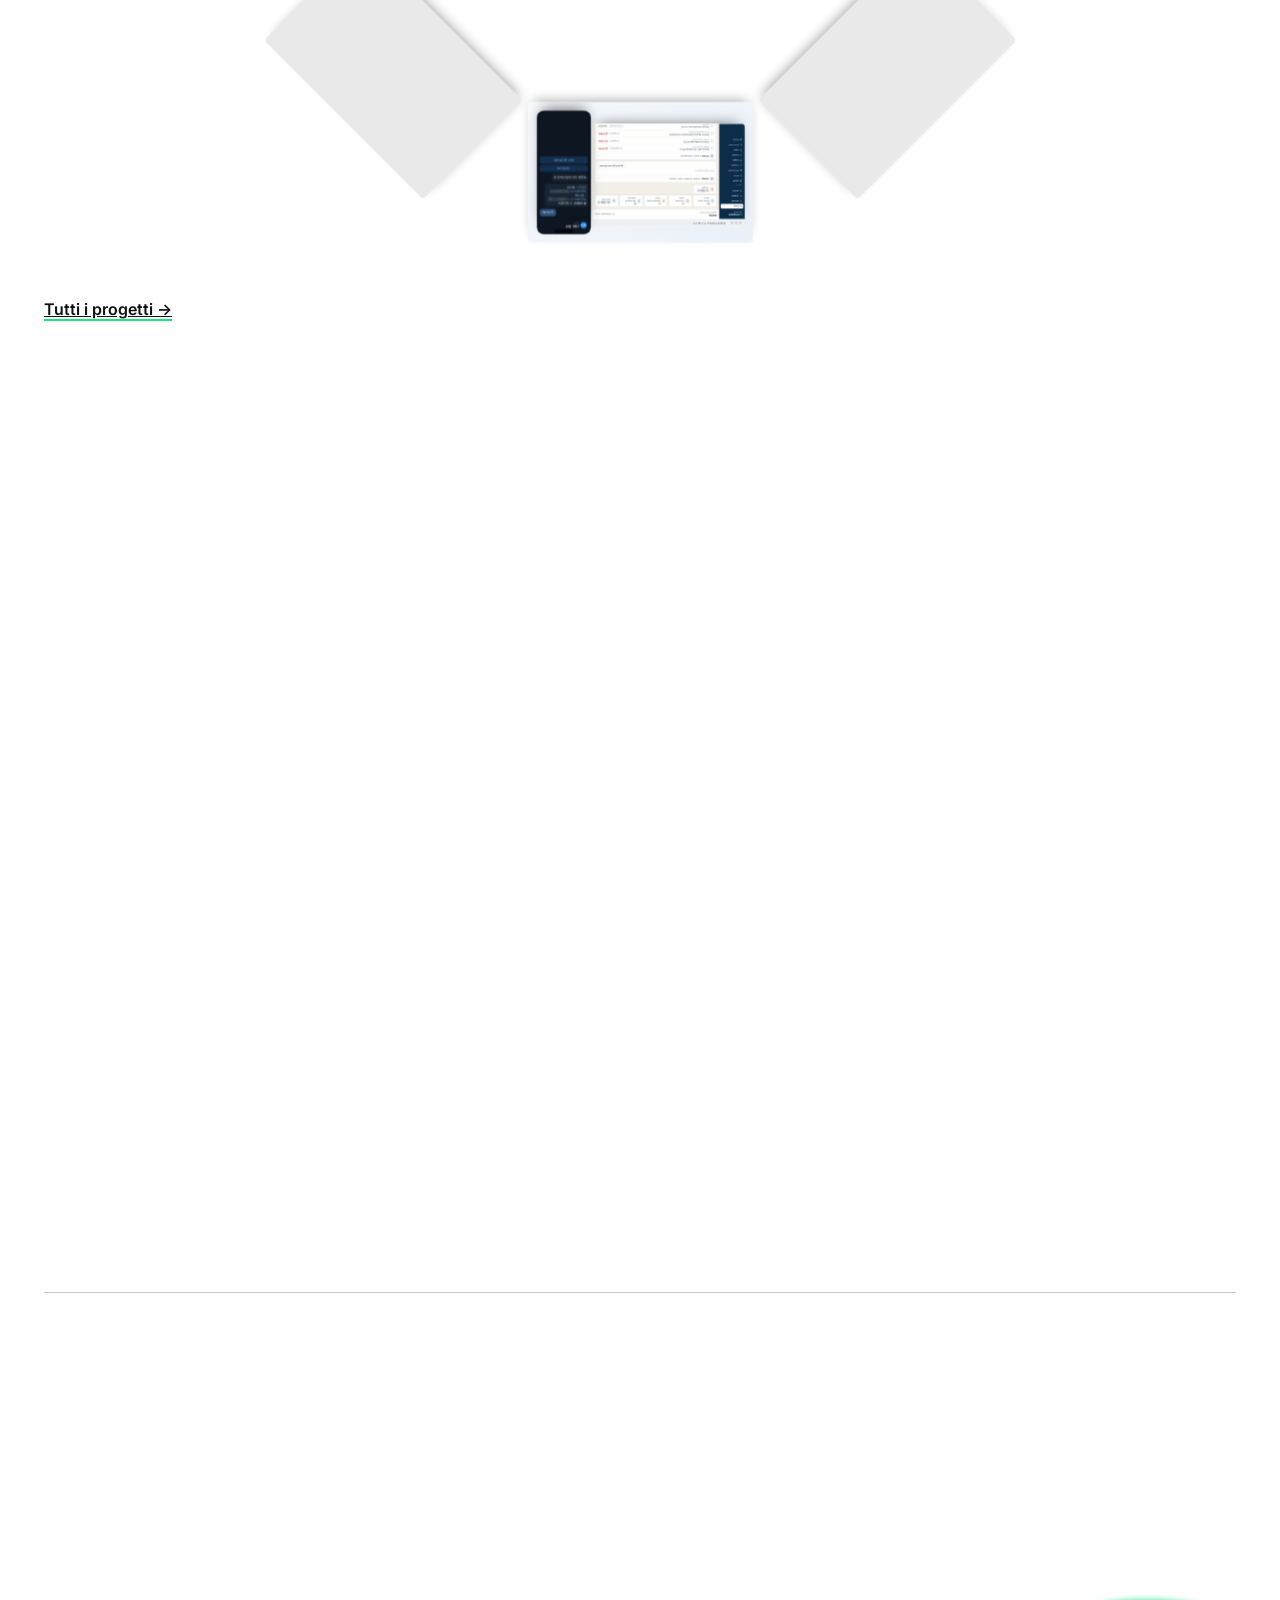
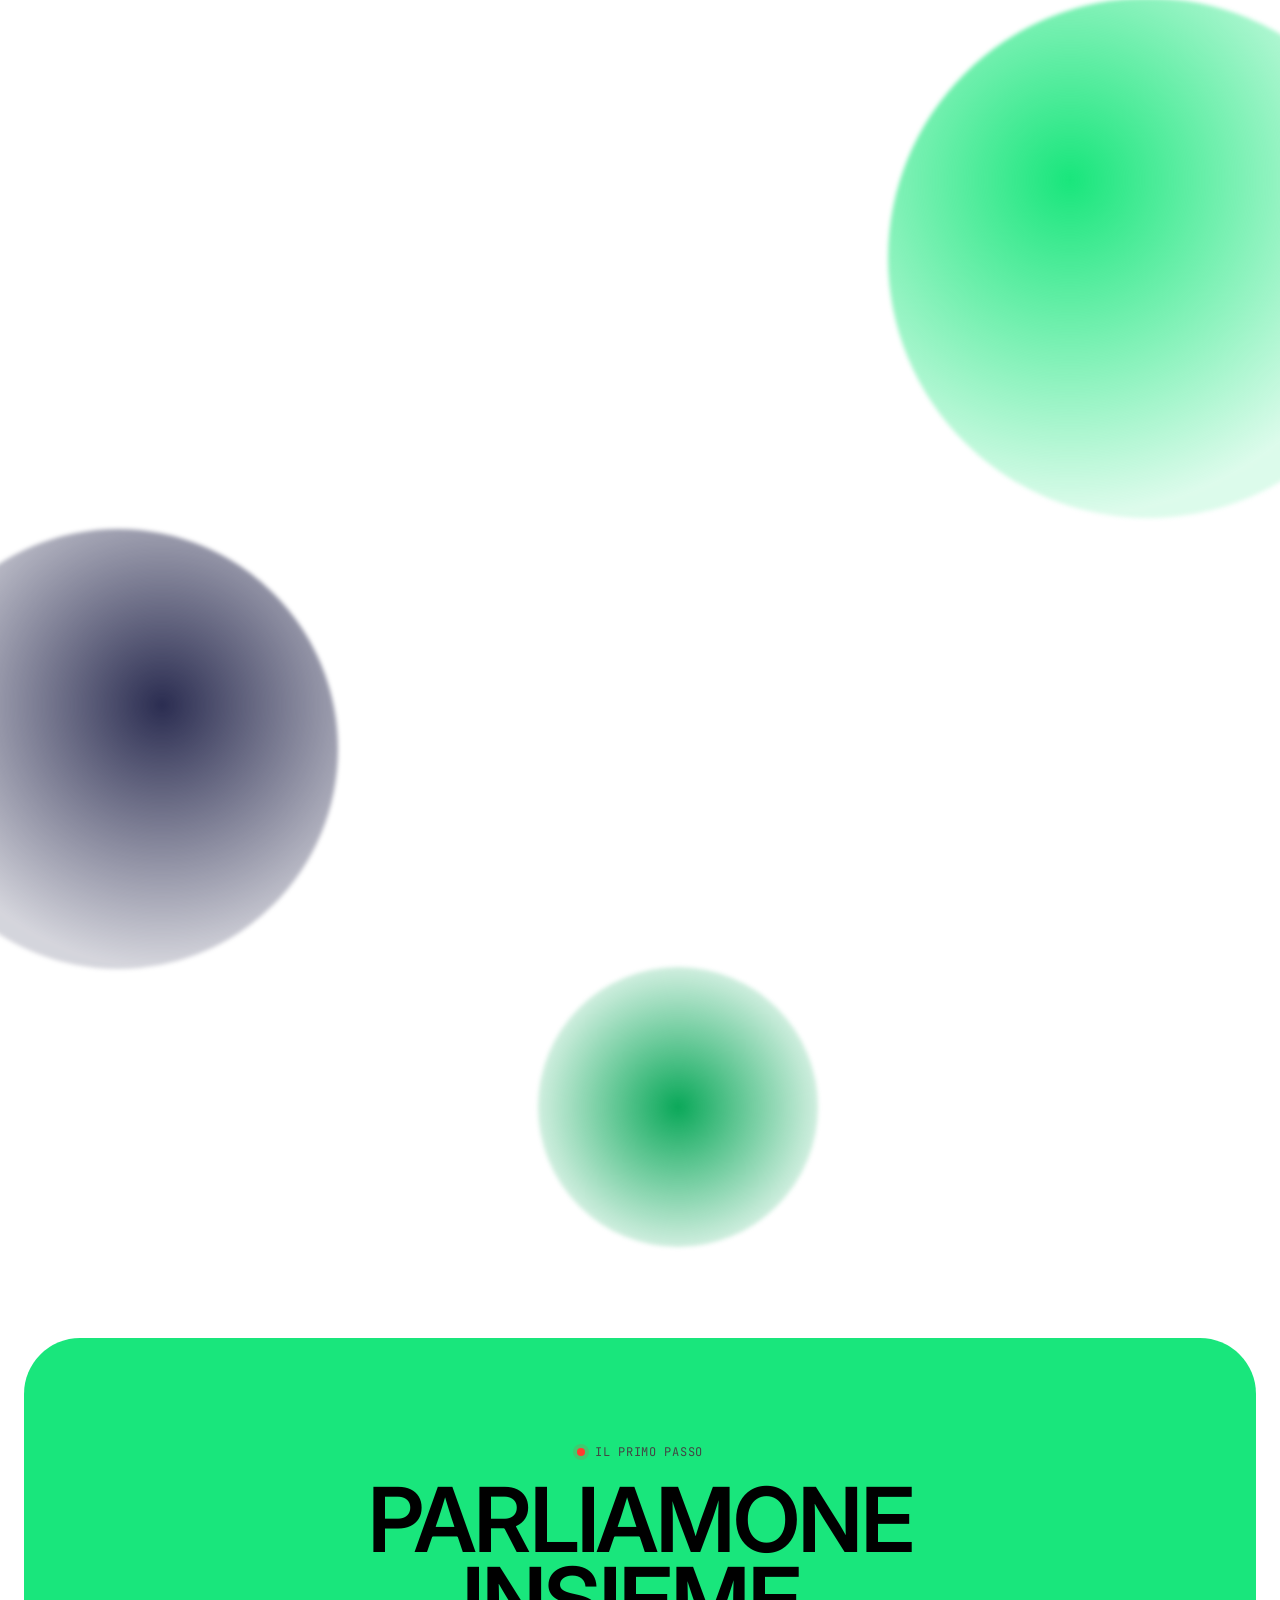
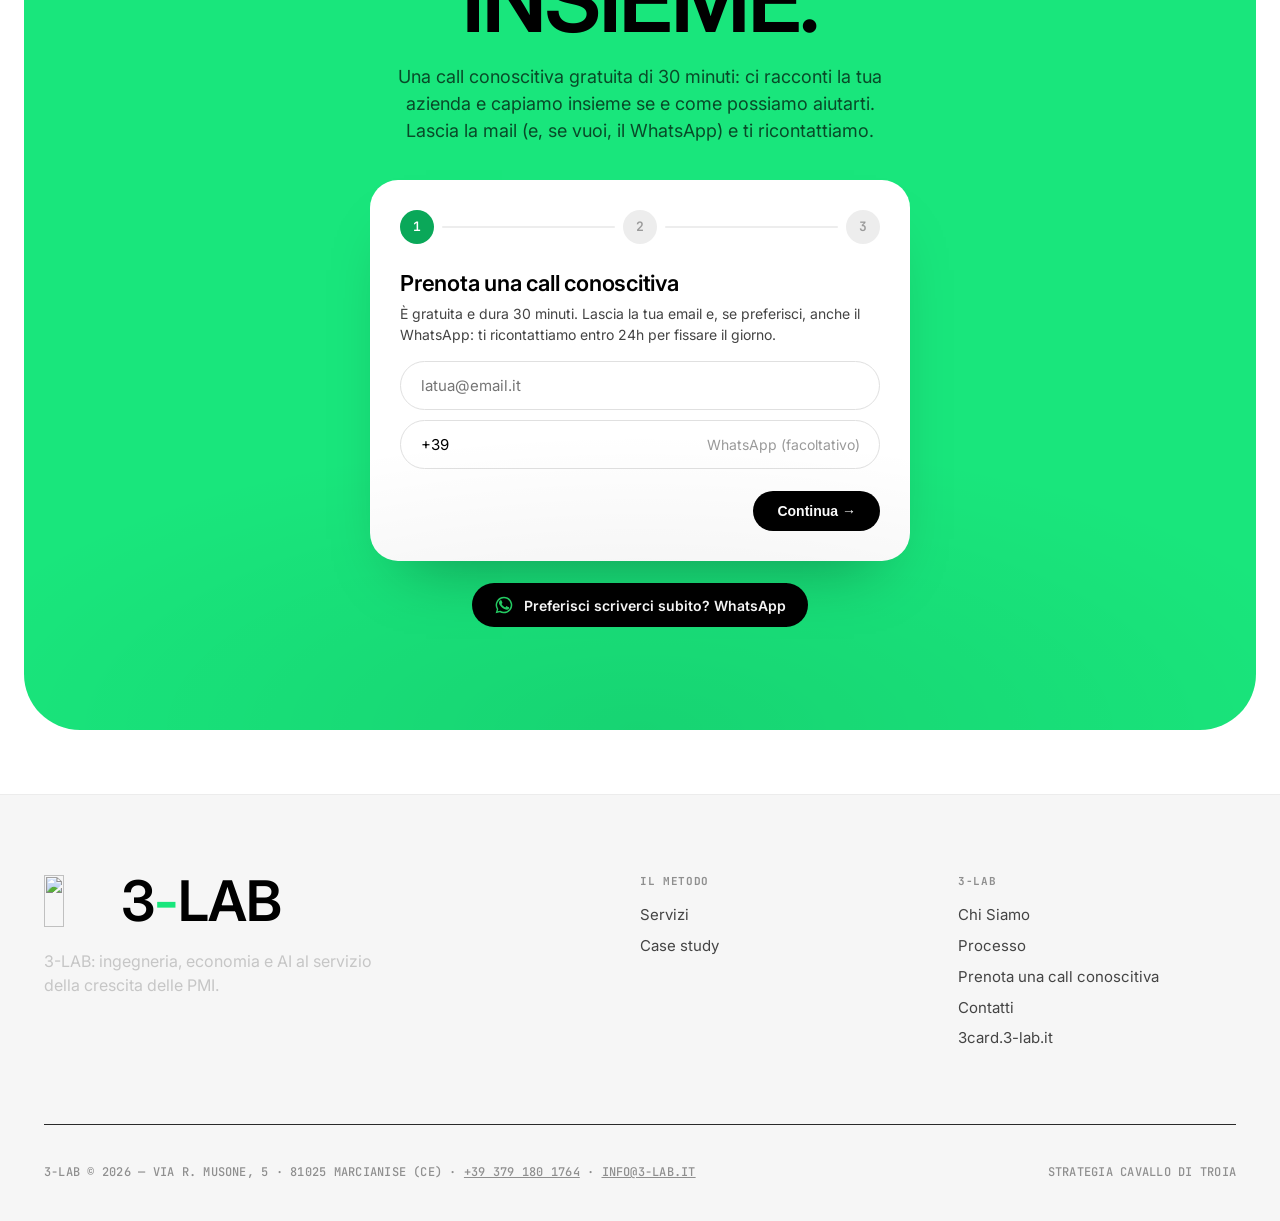
==== commit a8348350: "Merge PR #3 di Andrea (animazione AI a due scene) con le modifiche di Gimmy Conflitto risolto: testo" ====
--- a/index.html
+++ b/index.html
@@ -921,10 +921,42 @@
 .ai-steps{list-style:none;display:grid;grid-template-columns:repeat(4,1fr);gap:12px;max-width:1040px;margin:0 auto var(--s40)}
 .ai-steps li{display:flex;align-items:center;gap:10px;background:var(--mist);border-radius:16px;padding:12px 14px;font-weight:600;font-size:14px;line-height:1.25}
 .ai-steps i{font:500 11px/1 var(--f-mono);font-style:normal;width:24px;height:24px;border-radius:50%;background:var(--volt);display:grid;place-items:center;flex:none}
-.ai-stage{max-width:880px;margin:0 auto;background:var(--mist);border-radius:28px;padding:clamp(18px,3vw,32px);display:grid;grid-template-columns:1.2fr auto 1fr;gap:22px;align-items:center}
+.ai-stage{max-width:880px;margin:0 auto;background:var(--mist);border-radius:28px;padding:clamp(18px,3vw,32px)}
+.ais-s1,.ais-s2{display:grid;grid-template-columns:1.2fr auto 1fr;gap:22px;align-items:center}
+.ais-s2{margin-top:22px}
+.ais-tabs{display:flex;gap:8px;justify-content:center;margin-bottom:22px}
+.ais-tabs i{font:500 11px/1 var(--f-mono);font-style:normal;width:22px;height:22px;border-radius:50%;background:var(--mist);display:grid;place-items:center}
+.ais-tabs button{display:flex;align-items:center;gap:8px;background:#fff;border:1px solid rgba(0,0,0,.08);border-radius:999px;padding:6px 14px 6px 8px;font:600 13px/1.2 var(--f-sans);color:var(--ink);cursor:pointer;transition:background .2s ease,color .2s ease}
+.ais-tabs button:focus-visible{outline:2px solid var(--ink);outline-offset:2px}
+.ais-tabs i{font:500 11px/1 var(--f-mono);font-style:normal;width:22px;height:22px;border-radius:50%;background:var(--mist);display:grid;place-items:center}
+.ai-stage:not(.anim) .ais-tabs{display:none}
+.ai-stage.anim .ais-tabs .t1,.ai-stage.anim.p3 .ais-tabs .t2{background:var(--ink);color:#fff;border-color:var(--ink)}
+.ai-stage.anim .ais-tabs .t1 i,.ai-stage.anim.p3 .ais-tabs .t2 i{background:var(--volt);color:var(--ink)}
+.ai-stage.anim.p3 .ais-tabs .t1{background:#fff;color:var(--ink);border-color:rgba(0,0,0,.08)}
+.ai-stage.anim.p3 .ais-tabs .t1 i{background:var(--mist);color:var(--ink)}
+.ais-src{display:grid;gap:6px}
+.ais-src small{font:500 10px/1 var(--f-mono);letter-spacing:.06em;text-transform:uppercase;color:var(--slate)}
+.ais-src span{background:#fff;border:1px solid rgba(0,0,0,.08);border-radius:10px;padding:6px 12px;font-weight:600;font-size:12.5px}
+.ais-chat{display:grid;gap:7px;align-content:start}
+.ais-chat p{max-width:92%;padding:7px 11px;border-radius:14px;font-size:12px;line-height:1.35}
+.ais-chat .u{justify-self:end;background:var(--navy);color:#fff;border-radius:14px 14px 4px 14px}
+.ais-chat .a{justify-self:start;background:#fff;border:1px solid rgba(0,0,0,.06);border-radius:4px 14px 14px 14px;font-weight:500}
+.ais-chat b{color:var(--volt-deep)}
+.ais-note{margin-top:14px;text-align:center;font:500 10px/1 var(--f-mono);letter-spacing:.06em;text-transform:uppercase;color:var(--slate)}
+.ai-stage.anim .ais-body{display:grid}
+.ai-stage.anim .ais-s1,.ai-stage.anim .ais-s2{grid-area:1/1;margin-top:0;transition:opacity .5s ease}
+.ai-stage.anim .ais-s2{opacity:0;pointer-events:none}
+.ai-stage.anim.p3 .ais-s1{opacity:0}
+.ai-stage.anim.p3 .ais-s2{opacity:1}
+.ai-stage.anim .ais-chat p{opacity:0;translate:0 8px;transition:opacity .4s ease calc(var(--k)*.9s),translate .4s ease calc(var(--k)*.9s)}
+.ai-stage.anim.p3 .ais-chat p[style*="--g:0"],.ai-stage.anim.p4 .ais-chat p[style*="--g:1"],.ai-stage.anim.p5 .ais-chat p[style*="--g:2"]{opacity:1;translate:0 0}
+.ai-stage.anim.p4 .ais-chat p[style*="--g:0"],.ai-stage.anim.p5 .ais-chat p[style*="--g:0"],.ai-stage.anim.p5 .ais-chat p[style*="--g:1"]{opacity:1;translate:0 0;transition:none}
 .ais-q,.ais-p{display:grid;gap:8px}
 .ais-q small,.ais-p small{font:500 10px/1 var(--f-mono);letter-spacing:.06em;text-transform:uppercase;color:var(--slate)}
 .ais-q span,.ais-p span{display:flex;justify-content:space-between;align-items:center;gap:10px;background:#fff;border:1px solid rgba(0,0,0,.08);border-radius:12px;padding:9px 12px;font-weight:600;font-size:13px}
+.ais-p span{display:grid;gap:3px;justify-content:stretch}
+.ais-p span b{font-size:13px;line-height:1.2}
+.ais-p span em{font:400 12px/1.35 var(--f-sans);font-style:normal;color:var(--slate)}
 .ais-q i{position:relative;width:18px;height:18px;border-radius:50%;border:2px solid var(--ash);flex:none}
 .ais-q i::after{content:'';position:absolute;left:4px;top:1px;width:4px;height:8px;border:solid var(--ink);border-width:0 2px 2px 0;rotate:45deg;opacity:0}
 .ais-ai{width:104px;height:104px;border-radius:50%;background:var(--navy);color:#fff;display:grid;place-content:center;text-align:center;gap:3px;box-shadow:0 0 0 7px rgba(43,45,81,.1)}
@@ -940,7 +972,7 @@
 .ai-stage.anim.p1:not(.p2) .ais-ai{animation:brPulse .5s ease-out infinite}
 .ai-stage.anim .ais-p span{opacity:.25;translate:10px 0;transition:opacity .4s ease calc(var(--k)*.35s),translate .4s ease calc(var(--k)*.35s)}
 .ai-stage.anim.p2 .ais-p span{opacity:1;translate:0 0}
-@media(max-width:900px){.ai-steps{grid-template-columns:1fr 1fr}.ai-stage{grid-template-columns:1fr;justify-items:stretch}.ais-ai{justify-self:center}}
+@media(max-width:900px){.ai-steps{grid-template-columns:1fr 1fr}.ais-s1,.ais-s2{grid-template-columns:1fr;justify-items:stretch}.ais-ai{justify-self:center}}
 @media(max-width:480px){.ai-steps{grid-template-columns:1fr}}
 .sv-ui-br{display:grid;place-items:center}
 .bp-roll{display:grid;gap:6px}
@@ -2094,7 +2126,7 @@
     <header class="sec-head reveal">
       <span class="sec-pill"><svg class="sec-pill-ico" viewBox="0 0 16 16" fill="none" stroke="currentColor" stroke-width="1.6" stroke-linecap="round" stroke-linejoin="round" aria-hidden="true" focusable="false"><path d="M8 2l1.6 4.4L14 8l-4.4 1.6L8 14l-1.6-4.4L2 8l4.4-1.6z"/></svg>L'AI</span>
       <h2 class="sec-title">Qual è il <em>ruolo</em> dell'AI?</h2>
-      <p class="sec-sub">L'AI è il motore. Va istruita sul tuo contesto, poi ripete a una velocità che nessuna persona può tenere e libera il tempo del tuo team dai compiti ripetitivi per attività che valgono di più.</p>
+      <p class="sec-sub">L'AI è il motore. Va istruita sul tuo contesto, poi ripete a una velocità che nessuna persona può tenere: libera il tempo del tuo team dai compiti ripetitivi e affianca chi decide con dati, scenari e ricerche con analisi approfondite.</p>
       <p class="pn-agentica"><b>AI agentica</b> vuol dire un'AI che esegue compiti, non solo risponde.</p>
     </header>
     <ol class="ai-steps reveal">
@@ -2103,12 +2135,30 @@
       <li><i>3</i>Si mette a disposizione del team</li>
       <li><i>4</i>Si usa come strumento di collaborazione avanzato</li>
     </ol>
-    <div class="ai-stage reveal" aria-hidden="true">
+    <div class="ai-stage reveal">
+      <div class="ais-tabs"><button type="button" class="t1" aria-label="Scena 1: libera tempo"><i>1</i>Libera tempo</button><button type="button" class="t2" aria-label="Scena 2: decidi meglio"><i>2</i>Decidi meglio</button></div>
+      <div class="ais-body" aria-hidden="true">
+      <div class="ais-s1">
       <div class="ais-q"><small>Compiti ripetitivi</small><span style="--k:0">E-mail da smistare<i></i></span><span style="--k:1">Fattura da emettere<i></i></span><span style="--k:2">Scheda da aggiornare<i></i></span><span style="--k:3">Preventivo da preparare<i></i></span><span style="--k:4">Richiesta da classificare<i></i></span></div>
       <div class="ais-ai"><b>AI</b><small>istruita sul tuo contesto</small></div>
-      <div class="ais-p"><small>Il tuo team</small><span style="--k:0">Clienti</span><span style="--k:1">Decisioni</span><span style="--k:2">Strategia</span></div>
+      <div class="ais-p"><small>Il tempo liberato va a</small><span style="--k:0"><b>Clienti</b><em>Più visite e call, meno e-mail da smistare</em></span><span style="--k:1"><b>Decisioni</b><em>Margini e scostamenti già pronti, senza rincorrere i numeri</em></span><span style="--k:2"><b>Strategia</b><em>Nuovi mercati, nuovi servizi, crescita</em></span></div>
+      </div>
+      <div class="ais-s2">
+        <div class="ais-src"><small>Fonti sparse</small><span>Gestionale</span><span>Commercialista</span><span>CRM</span><span>E-mail</span><span>Excel</span></div>
+        <div class="ais-ai"><b>AI</b><small>istruita sul tuo contesto</small></div>
+        <div class="ais-chat">
+          <p class="u" style="--g:0;--k:0">Com'è andato il margine sull'ordine Bianchi?</p>
+          <p class="a" style="--g:0;--k:1">Il margine è <b>18%</b>, 4 punti sotto il preventivo: il listino del fornitore è salito del 30%.</p>
+          <p class="u" style="--g:1;--k:0">E se il fornitore sale di un altro 10%?</p>
+          <p class="a" style="--g:1;--k:1">Tre scenari: base <b>18%</b>, peggiore <b>13%</b>, migliore <b>21%</b> se rinegozi.</p>
+          <p class="u" style="--g:2;--k:0">Chi si sta muovendo nel mio settore in zona?</p>
+          <p class="a" style="--g:2;--k:1">Ricerca con analisi approfondita: <b>3 concorrenti</b> con prezzi in media più bassi dell'8% sui servizi base. Ti preparo il confronto.</p>
+        </div>
+      </div>
+      </div>
+      <p class="ais-note" aria-hidden="true">Esempio illustrativo</p>
     </div>
-    <p class="ai-claim reveal">Chi aspetta continua a spendere ore preziose in compiti ripetitivi, mentre chi l'ha implementata le dedica a crescere.</p>
+    <p class="ai-claim reveal">Chi aspetta continua a spendere ore preziose in compiti ripetitivi, mentre chi l'ha implementata le dedica a crescere, decidendo con i dati in mano.</p>
     <div class="pn-link reveal"><a class="btn" href="ai/">Scopri come lavora l'AI <span class="arrow" aria-hidden="true">→</span></a></div>
   </div>
 </section>
@@ -2832,11 +2882,13 @@
     document.querySelectorAll(sel).forEach(el=>{
       el.classList.add('anim');
       let giro=0;
-      async function parti(){const id=++giro; while(giro===id){
-        el.classList.add('rs'); passi.forEach(p=>el.classList.remove(p[1])); void el.offsetWidth; el.classList.remove('rs');
-        for(const [ms,c] of passi){await wait(ms); if(giro!==id) return; el.classList.add(c);}
-        await wait(pausa);
+      async function parti(da=0){const id=++giro; let d=da; while(giro===id){   /* da: indice del passo da cui ripartire subito (clic sulle tab) */
+        el.classList.add('rs'); passi.forEach(p=>el.classList.remove(p[1])); void el.offsetWidth;
+        passi.slice(0,d).forEach(p=>el.classList.add(p[1])); void el.offsetWidth; el.classList.remove('rs');
+        for(const [i,[ms,c]] of passi.slice(d).entries()){await wait(i===0&&d>0?0:ms); if(giro!==id) return; el.classList.add(c);}
+        d=0; await wait(pausa);
       }}
+      el.vai=parti;
       const dlg=el.closest('dialog');   /* copia nel popup: parte all'apertura, si ferma alla chiusura */
       if(dlg){ dlg.addEventListener('sv:open',()=>{ el.classList.add('rs'); setTimeout(parti,60); }); dlg.addEventListener('close',()=>{ giro++; }); return; }
       const io=new IntersectionObserver(es=>{if(!es[0].isIntersecting) return; io.disconnect(); parti();},{threshold:.4});   /* copia nella card: parte quando entra in vista */
@@ -2850,7 +2902,10 @@
   avvia('.sv-ui-gr',[[500,'p1'],[1300,'p2'],[1300,'p3'],[1300,'p4'],[1500,'p5']],5500);
   avvia('.sv-ui-ge',[[500,'p1'],[2500,'p2'],[2600,'p3']],8000);
   avvia('.sv-ui-au',[[500,'p1'],[1100,'p2'],[1100,'p3']],6500);
-  avvia('.ai-stage',[[600,'p1'],[3000,'p2']],5500);
+  avvia('.ai-stage',[[600,'p1'],[3000,'p2'],[3200,'p3'],[2800,'p4'],[2800,'p5']],4500);
+  document.querySelectorAll('.ai-stage').forEach(st=>{ if(!st.vai) return;   /* tab: clic = vai subito alla scena, altrimenti avanza da solo */
+    st.querySelector('.t1').addEventListener('click',()=>st.vai(0));
+    st.querySelector('.t2').addEventListener('click',()=>st.vai(2)); });
 })();
 </script>
 <script>
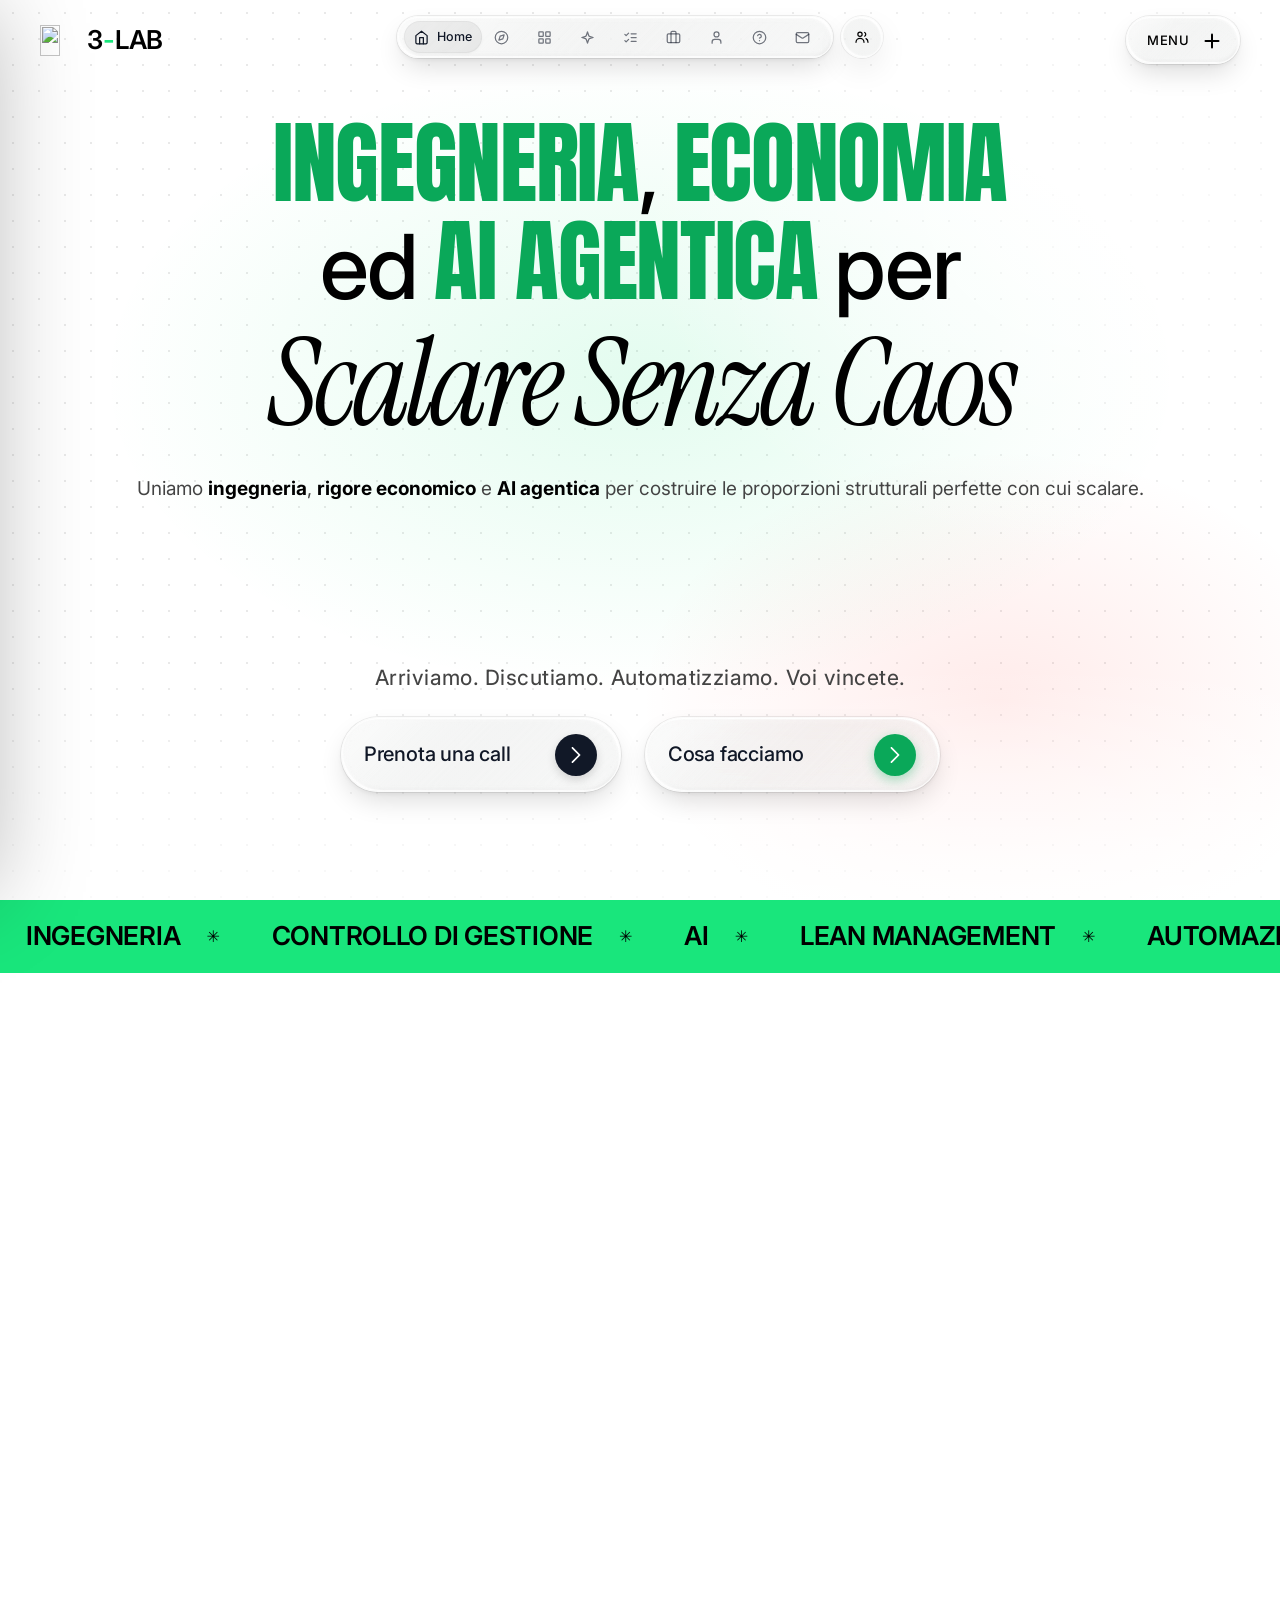
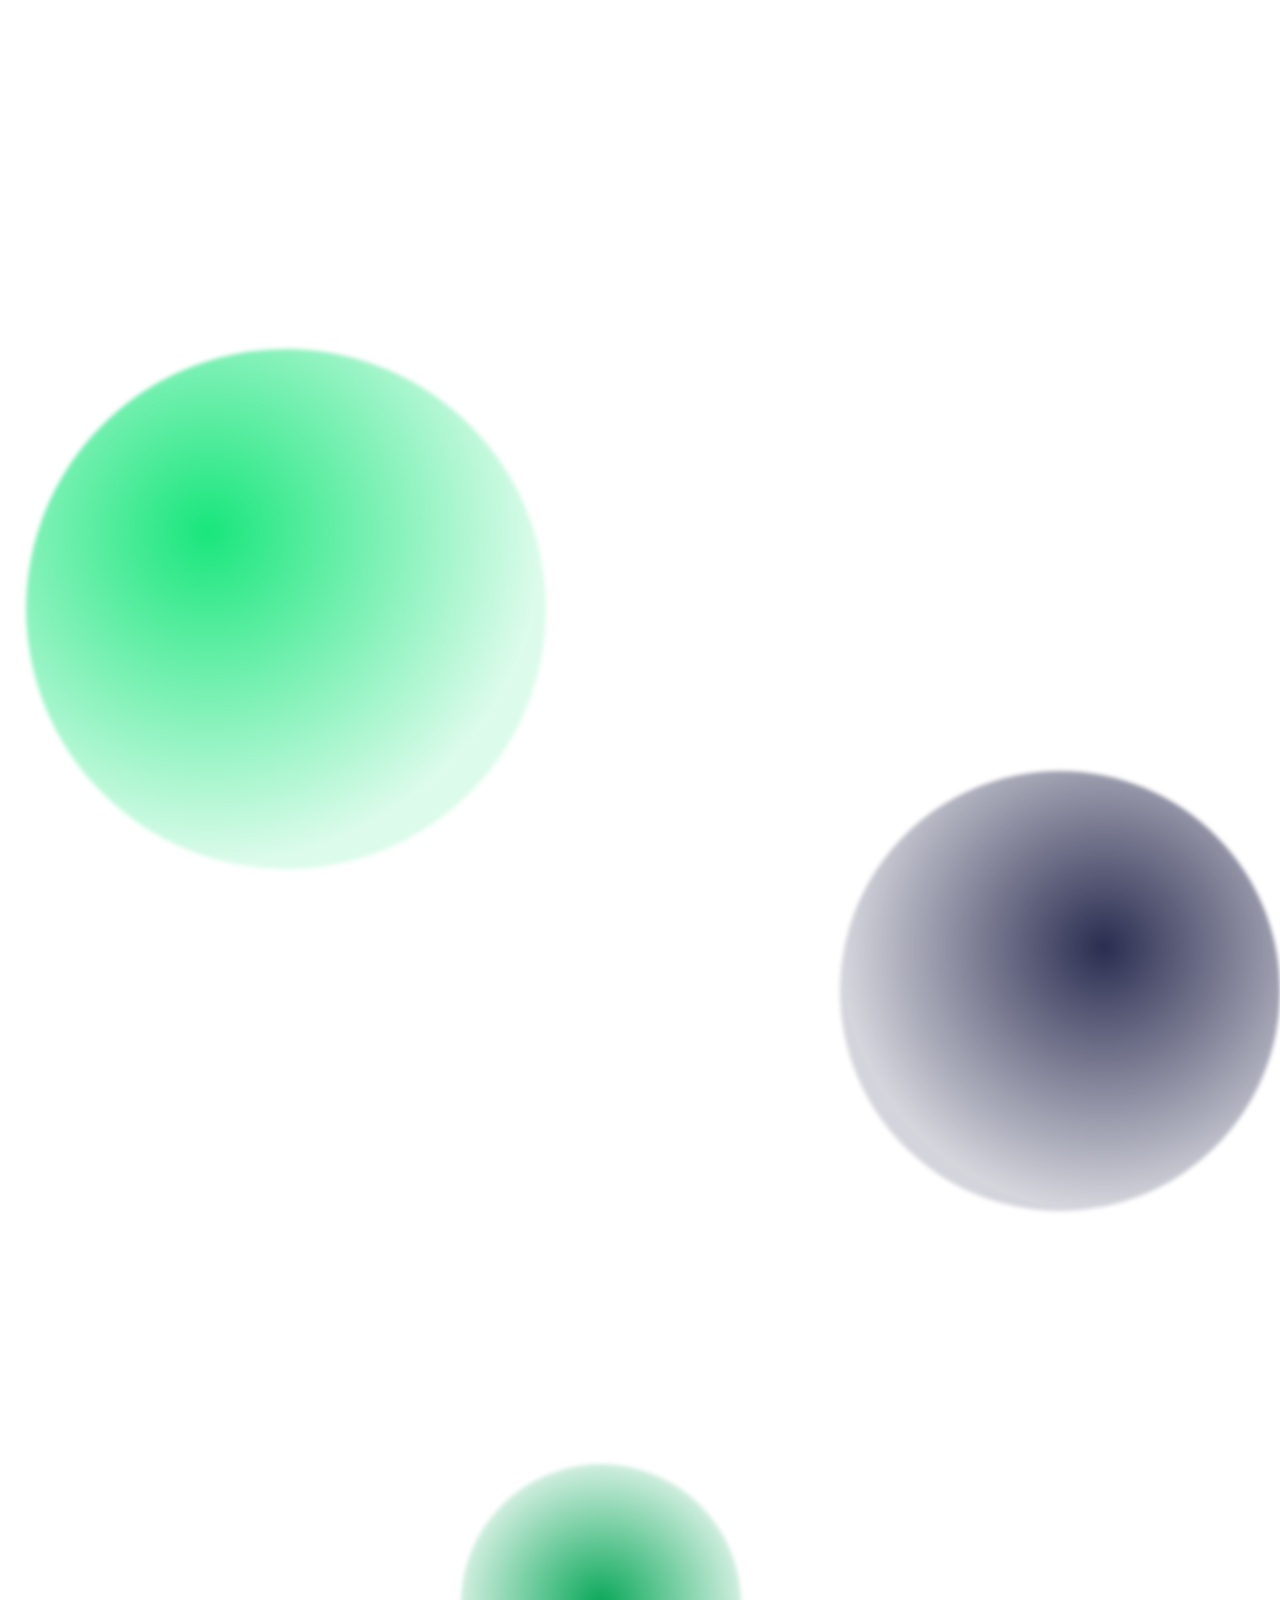
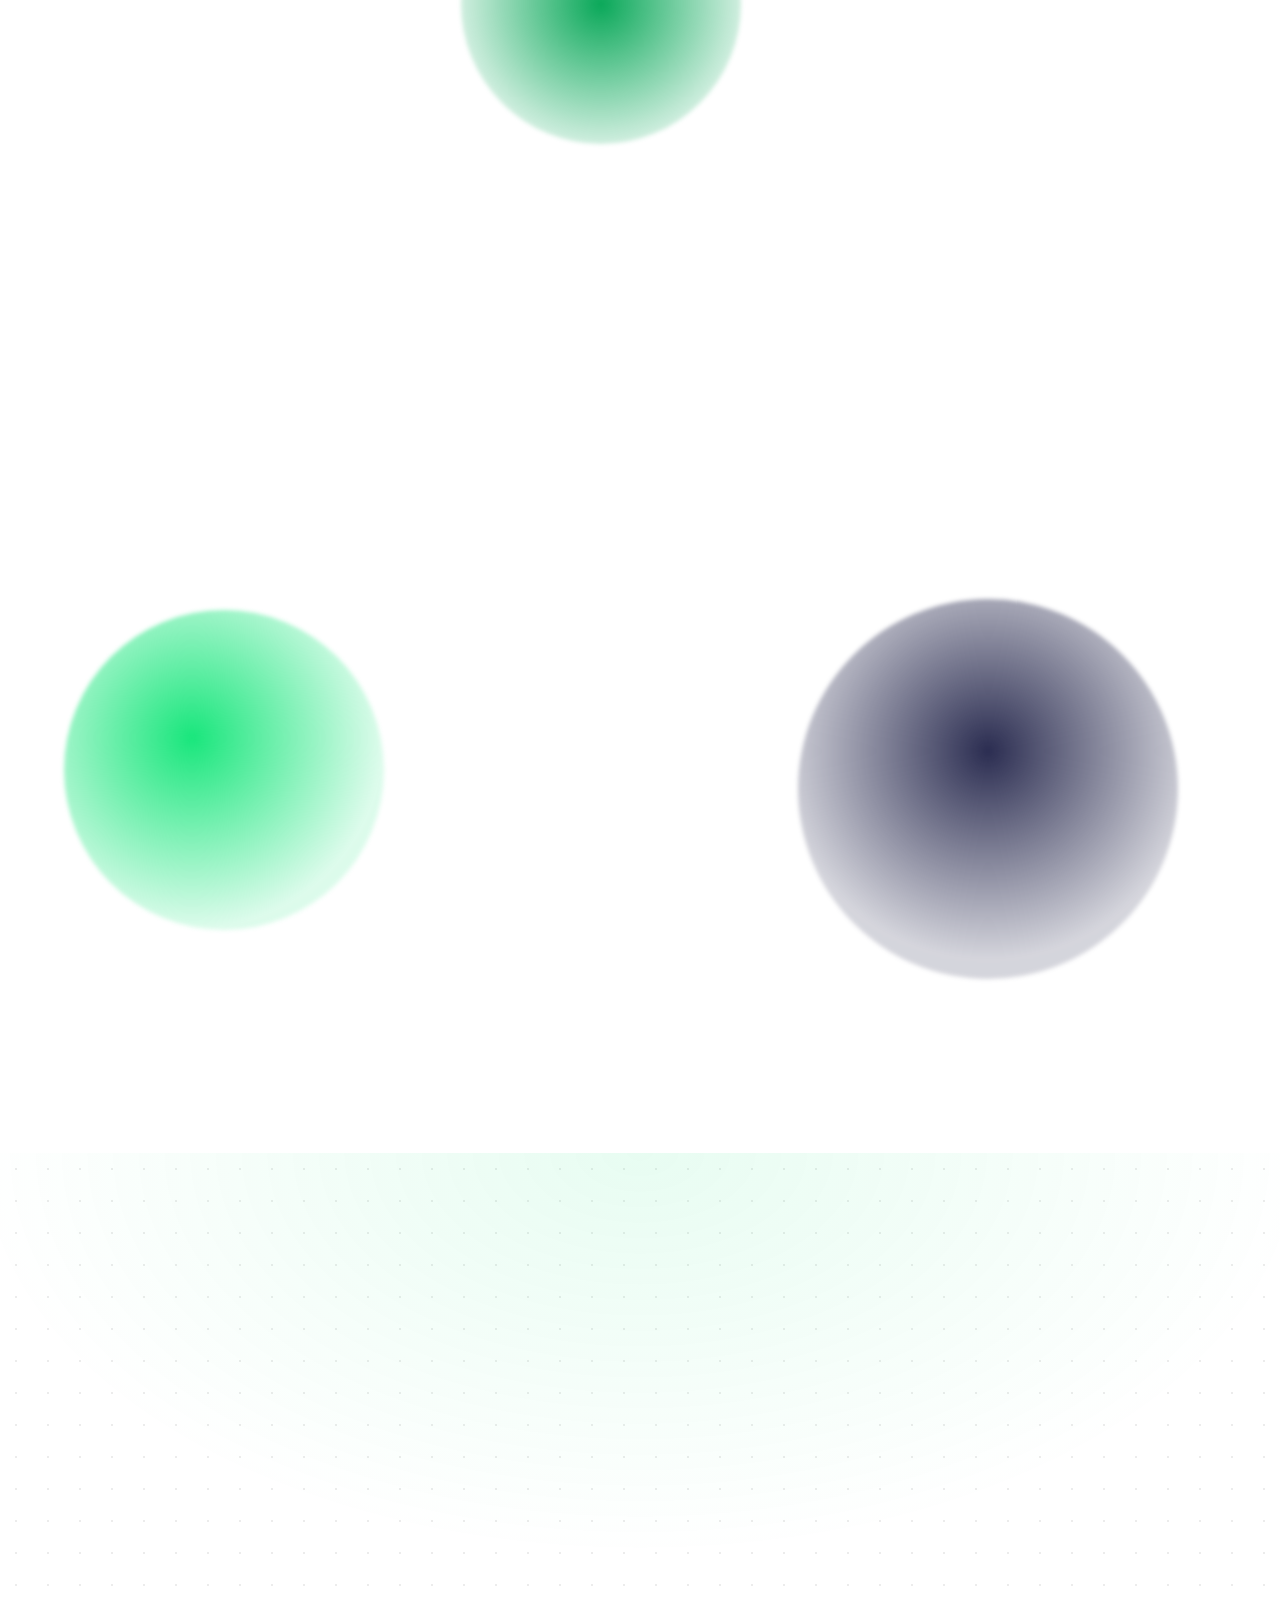
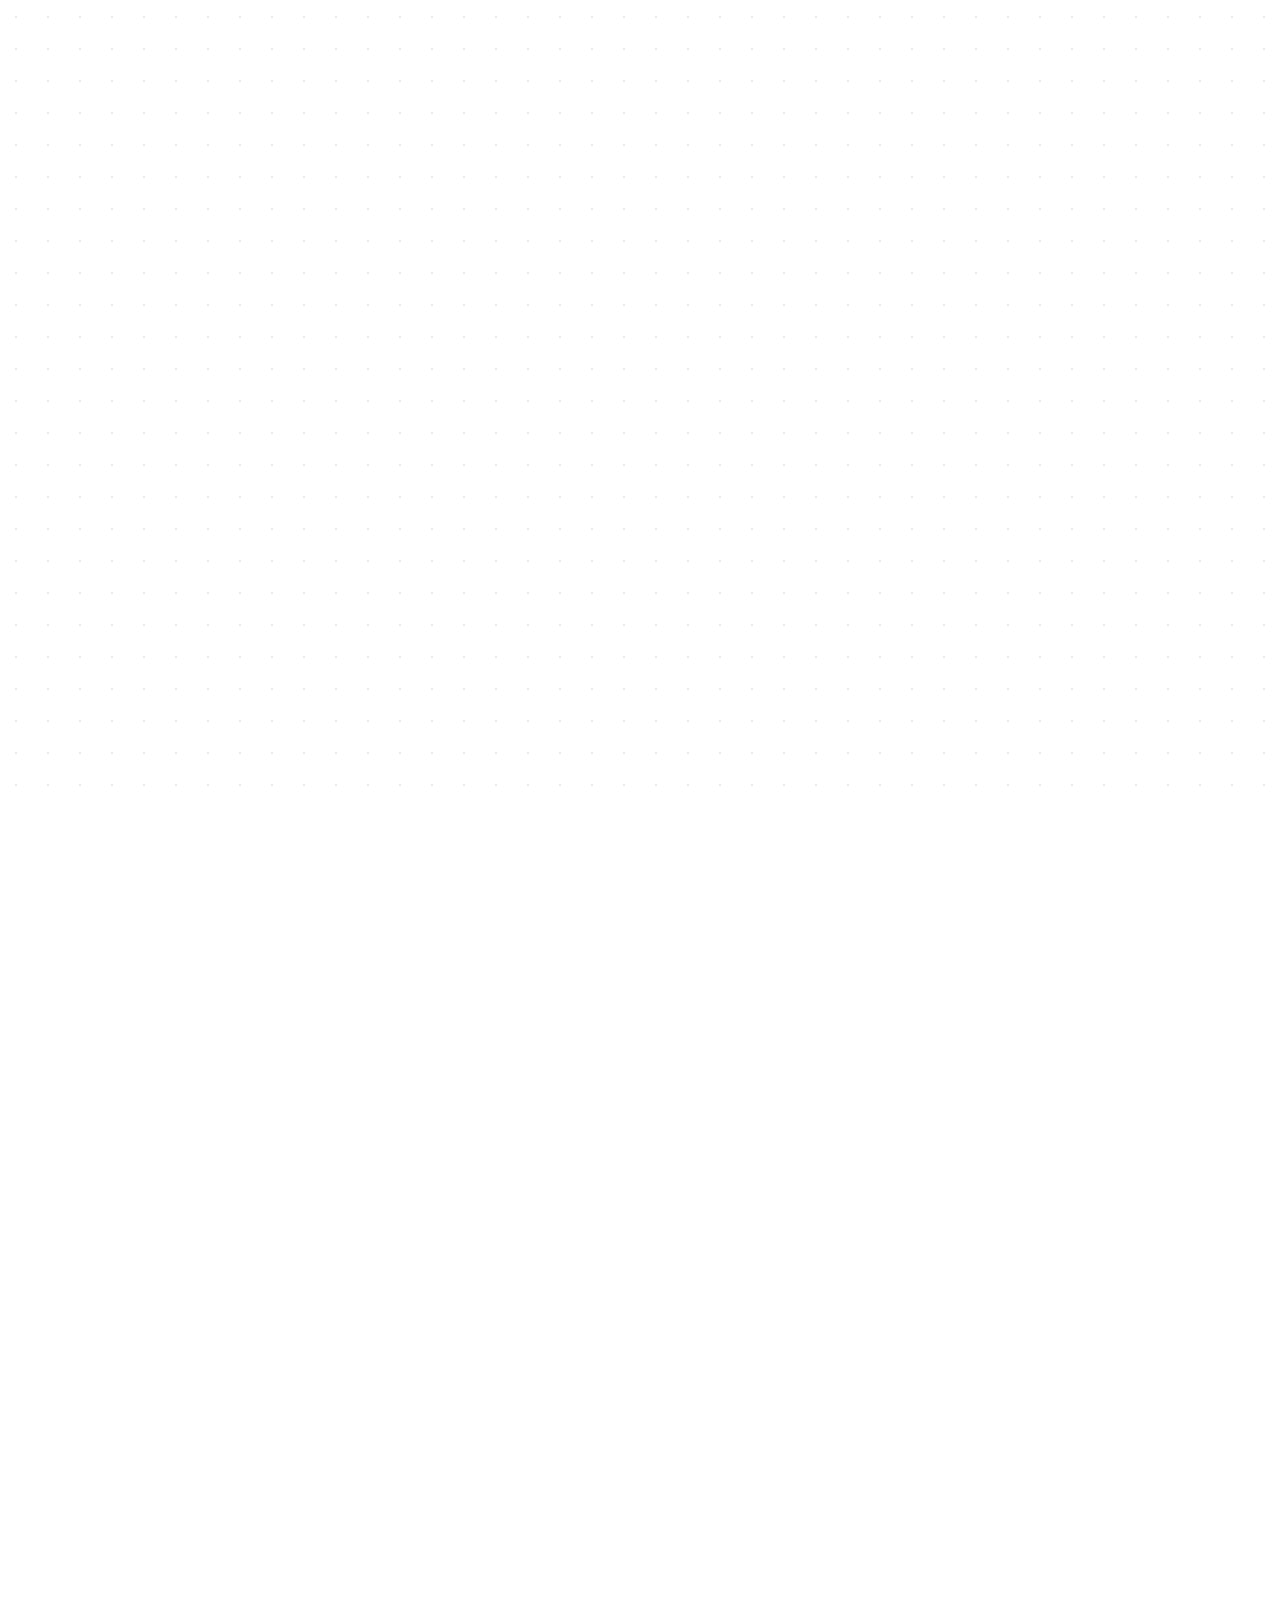
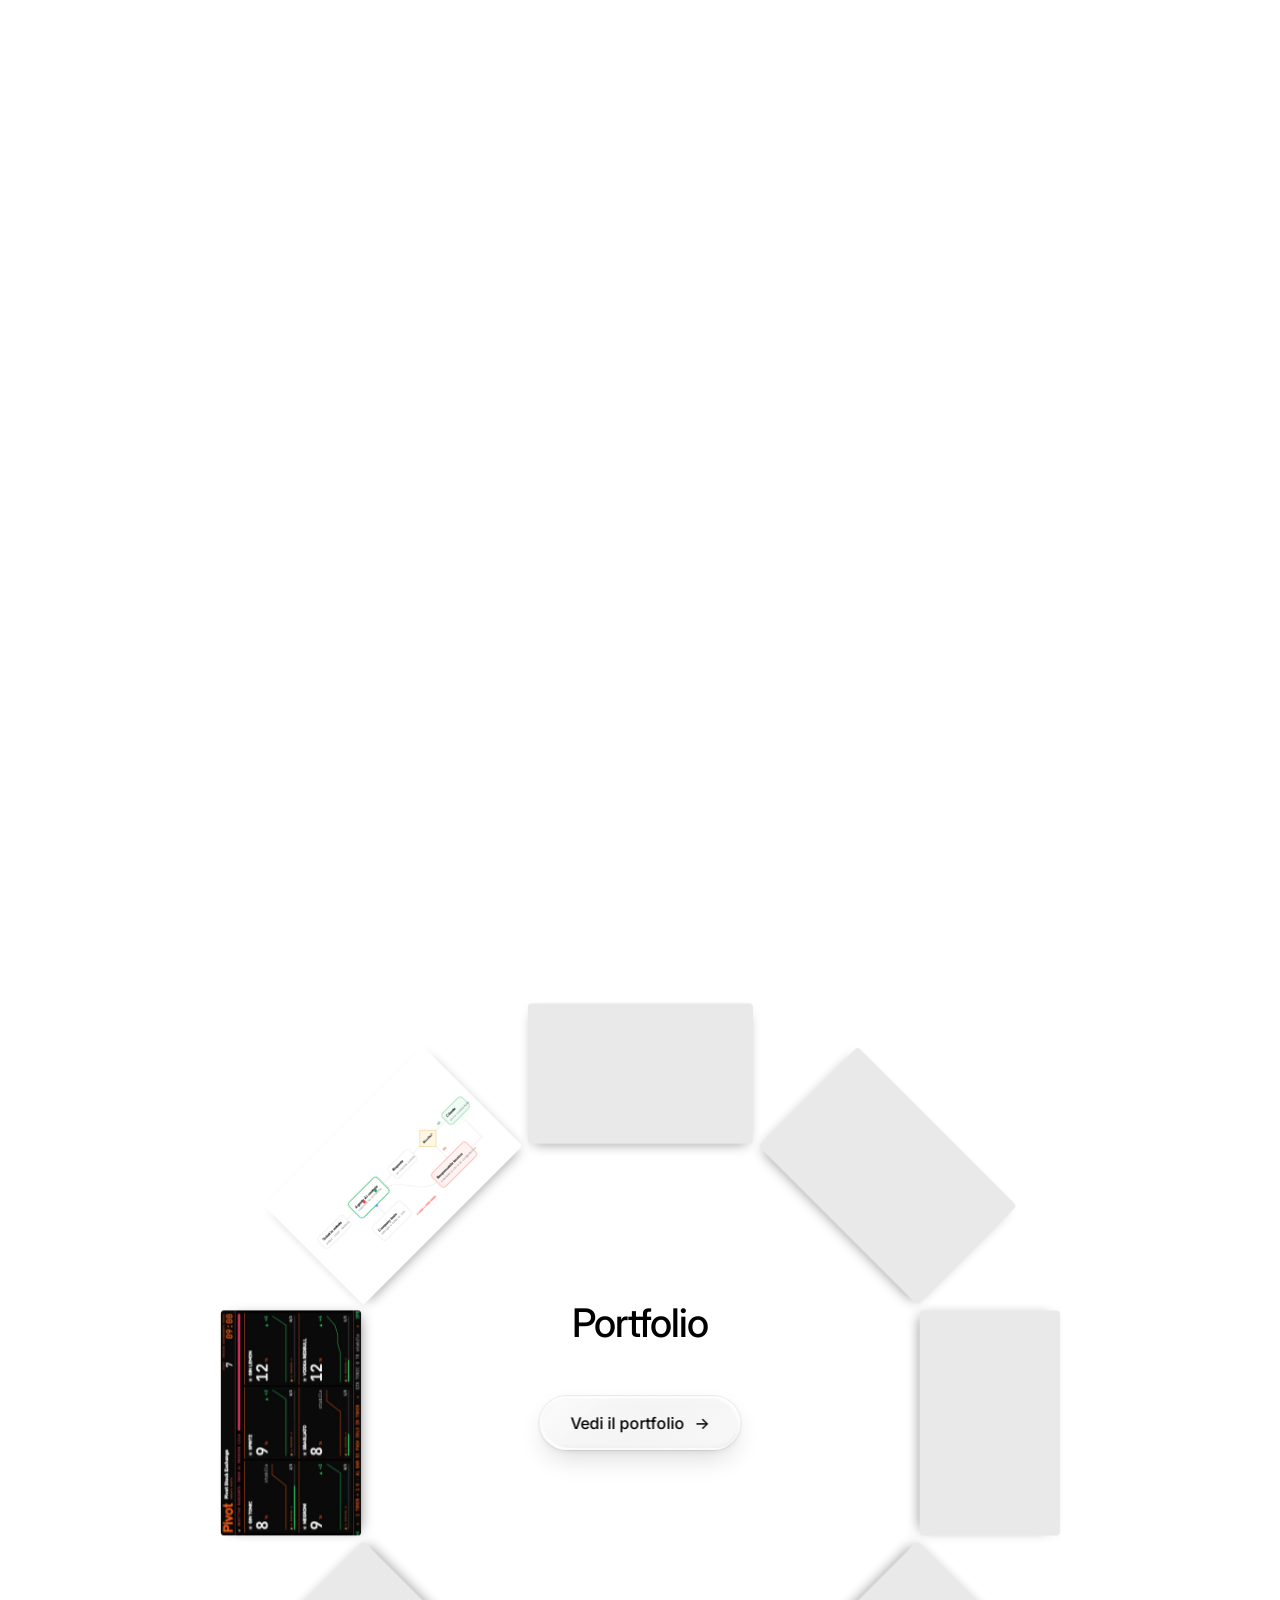
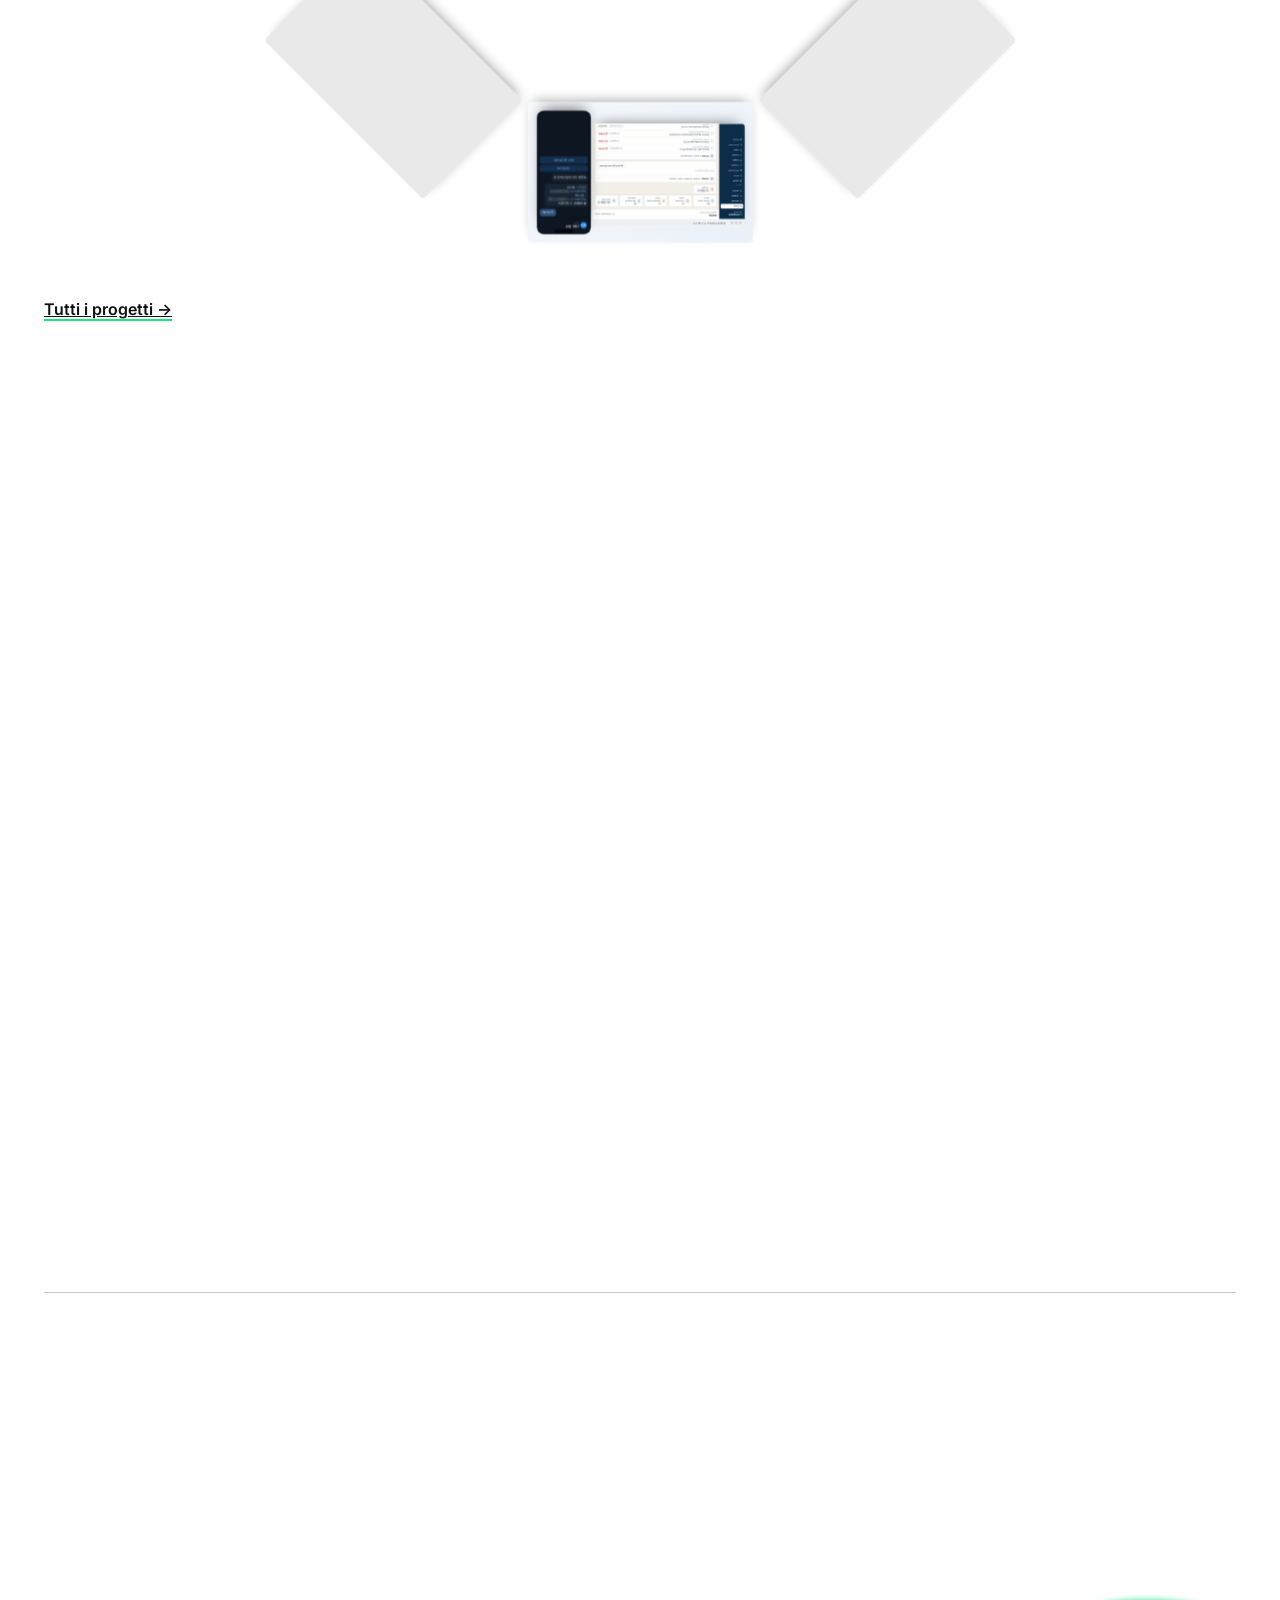
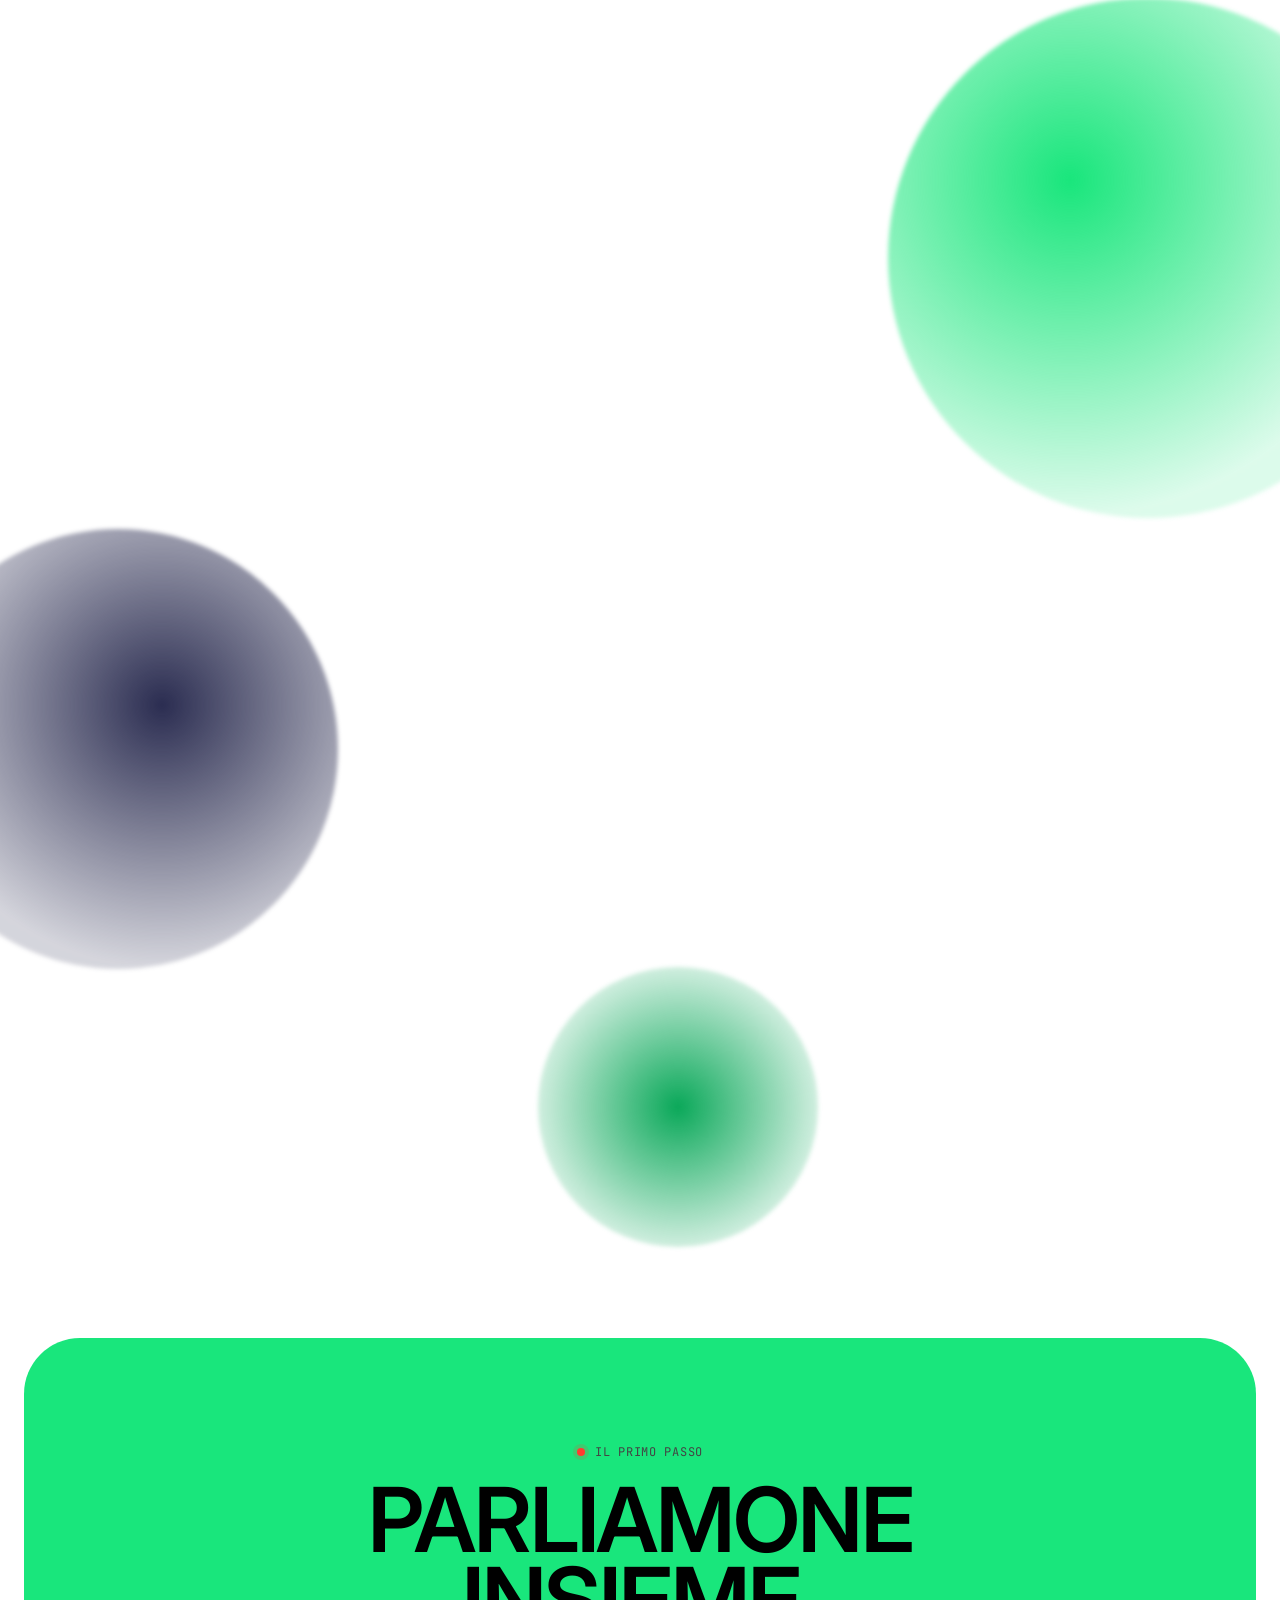
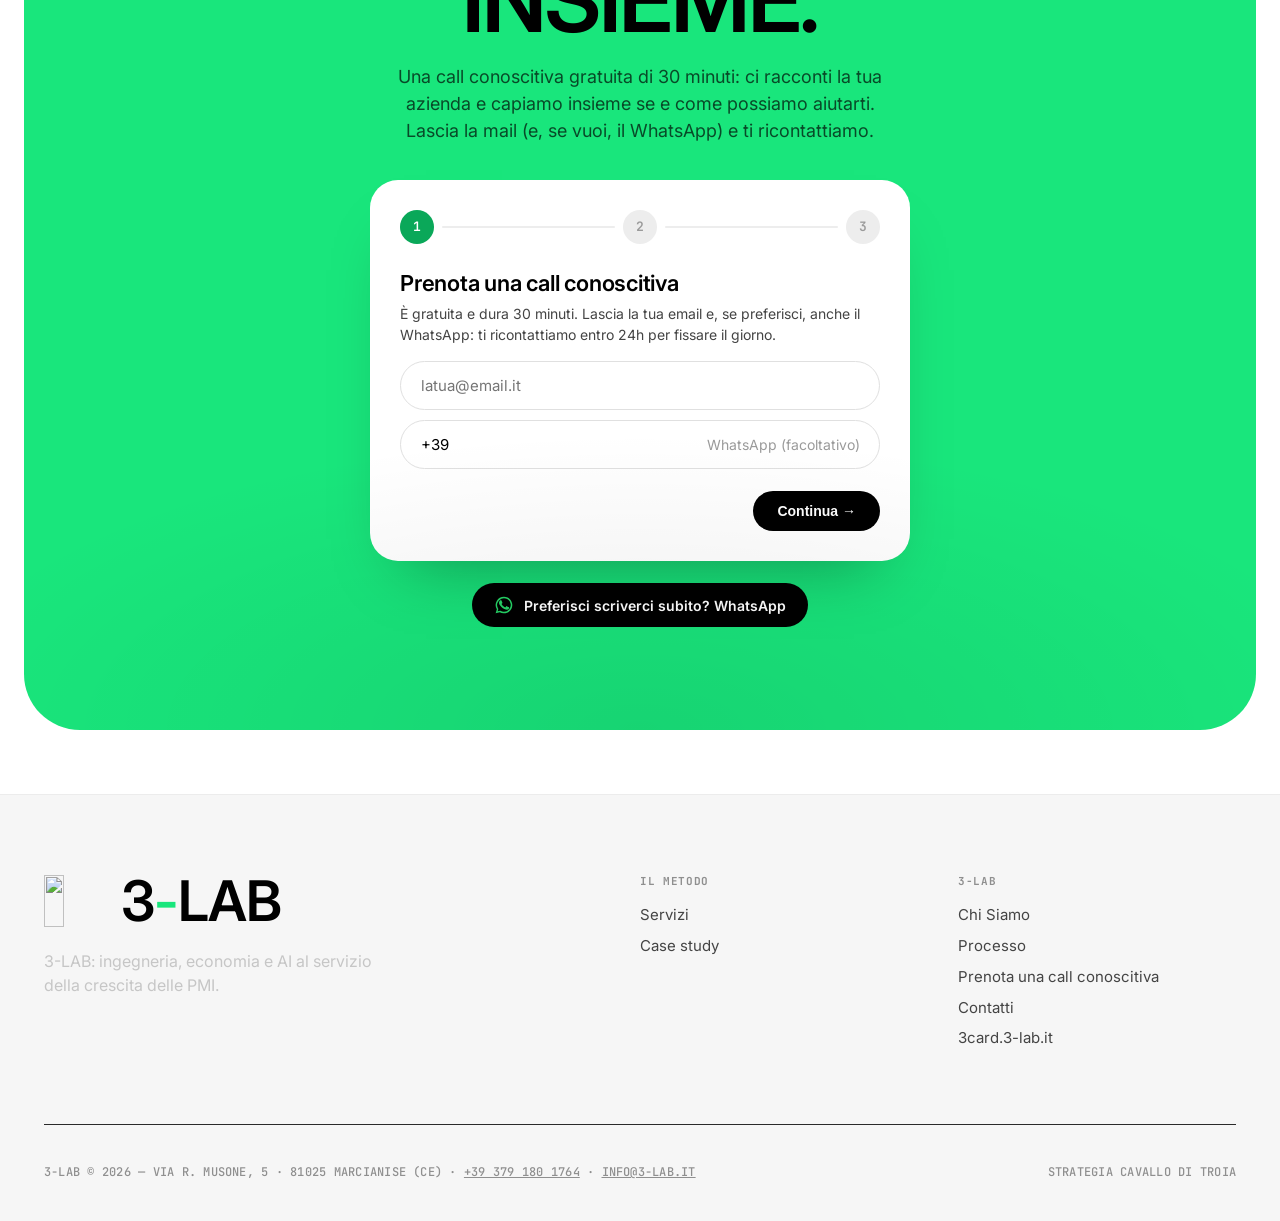
==== commit e2f59be4: "Loader: logo disegnato in una linea con particelle verdi; cervello nel cerchio della sezione AI - il" ====
--- a/index.html
+++ b/index.html
@@ -959,7 +959,8 @@
 .ais-p span em{font:400 12px/1.35 var(--f-sans);font-style:normal;color:var(--slate)}
 .ais-q i{position:relative;width:18px;height:18px;border-radius:50%;border:2px solid var(--ash);flex:none}
 .ais-q i::after{content:'';position:absolute;left:4px;top:1px;width:4px;height:8px;border:solid var(--ink);border-width:0 2px 2px 0;rotate:45deg;opacity:0}
-.ais-ai{width:104px;height:104px;border-radius:50%;background:var(--navy);color:#fff;display:grid;place-content:center;text-align:center;gap:3px;box-shadow:0 0 0 7px rgba(43,45,81,.1)}
+.ais-ai{width:104px;height:104px;border-radius:50%;background:#fff;border:2px solid var(--navy);display:grid;place-items:center;box-shadow:0 0 0 6px rgba(43,45,81,.08)}
+.ais-ai svg{display:block;width:82%;height:auto;overflow:visible}
 .ais-ai b{font-size:20px;line-height:1}
 .ais-ai small{font:500 8.5px/1.2 var(--f-mono);text-transform:uppercase;color:#c9cbf2;max-width:74px}
 .ai-claim{max-width:720px;margin:var(--s40) auto 0;text-align:center;font-size:clamp(18px,2vw,22px);line-height:1.4;font-weight:500;letter-spacing:-.01em;color:var(--ink)}
@@ -1779,31 +1780,177 @@
 
 <link rel="stylesheet" href="assets/casestudy.css">
 <style>
-/* LOADER (2026-10-18): barra + contatore, poi il pannello si chiude verso il basso. L'uscita è tutta in CSS: se il JS non parte, il sito si scopre comunque. */
-.lf{position:fixed;inset:0;z-index:99999;background:#fff;color:#000;display:flex;flex-direction:column;justify-content:space-between;padding:clamp(14px,2.4vw,28px) 0;font-family:'Anton',sans-serif;animation:lf-out .6s cubic-bezier(.83,.05,.25,.98) 3.1s forwards}
-.lf-name{padding:0 clamp(14px,2.4vw,28px);font:400 clamp(24px,2.8vw,32px)/1 'Anton',sans-serif;letter-spacing:.02em}
+/* LOADER: il caricamento è il logo che si disegna (una sola linea); a 100% diventa il logo vero, si ingrandisce e si disperde. Fallback CSS: se il JS non parte, si scopre comunque. */
+.lf{position:fixed;inset:0;z-index:99999;background:#fff;color:#000;display:grid;place-items:center;font-family:'Anton',sans-serif;transition:opacity .6s ease;animation:lf-fs .4s ease 8s forwards}
+.lf.bye{opacity:0}
+.lf canvas{position:absolute;inset:0;width:100%;height:100%;display:block;pointer-events:none}
+.lf-name{position:absolute;top:clamp(14px,2.4vw,28px);left:clamp(14px,2.4vw,28px);z-index:2;font:400 clamp(24px,2.8vw,32px)/1 'Anton',sans-serif;letter-spacing:.02em}
 .lf-name i{font-style:normal;color:#19E67C}
-.lf-bar{height:4px;overflow:hidden}
-.lf-bar b{display:block;height:100%;width:100%;background:#000;transform-origin:left;animation:lf-bar 3s cubic-bezier(.12,.23,.5,1) forwards}
-.lf-n{--n:clamp(110px,24vw,200px);align-self:flex-end;display:flex;align-items:baseline;gap:.06em;padding:0 clamp(14px,2.4vw,28px);line-height:.8;font-weight:400}
+.lf-logo{position:relative;z-index:2;width:min(72vw,560px);aspect-ratio:680/440;transform-origin:50% 50%}
+.lf-logo svg{position:absolute;inset:0;width:100%;height:100%;display:block}
+.lf-logo svg path{fill:none;stroke-width:40;stroke-linejoin:miter;stroke-linecap:butt;stroke-miterlimit:10}
+.lf-logo img{position:absolute;display:block;width:117.647%;height:136.364%;left:-8.824%;top:-18.182%;max-width:none;opacity:0;transition:opacity .45s ease}
+.lf-logo.ok img{opacity:1}
+.lf-logo.ok svg{opacity:0;transition:opacity .45s ease .1s}
+.lf-logo.go{transition:transform 1.1s cubic-bezier(.55,0,.85,.3),opacity 1s ease-in .1s;transform:scale(10);opacity:0}
+.lf-n{--n:clamp(100px,20vw,180px);position:absolute;right:clamp(14px,2.4vw,28px);bottom:clamp(14px,2.4vw,28px);z-index:2;display:flex;align-items:baseline;gap:.06em;line-height:.8;font-weight:400}
 .lf-n span{font-size:var(--n);color:#19E67C;font-variant-numeric:tabular-nums}
 .lf-n u{text-decoration:none;font-size:calc(var(--n)*.75);font-weight:700;color:#000}
-@keyframes lf-bar{from{transform:scaleX(0)}to{transform:scaleX(1)}}
-@keyframes lf-out{to{clip-path:inset(100% 0 0 0);visibility:hidden}}
+@keyframes lf-fs{to{opacity:0;visibility:hidden}}
 @media(prefers-reduced-motion:reduce){.lf{display:none}}
 </style>
 </head>
 <body>
-<div class="lf" id="lf" aria-hidden="true"><div class="lf-name">3<i>-</i>LAB</div><div class="lf-bar"><b></b></div><div class="lf-n"><span id="lfN">0</span><u>%</u></div></div>
+<div class="lf" id="lf" aria-hidden="true">
+  <canvas id="lfCanvas"></canvas>
+  <div class="lf-name">3<i>-</i>LAB</div>
+  <div class="lf-logo" id="lfLogo">
+    <svg viewBox="60 80 680 440" focusable="false">
+      <!-- una sola linea continua: nero (T1) → verde (T2) → rosso (T3), il cambio di colore avviene nei due incroci dell'intreccio -->
+      <path id="p1" stroke="#111111" d="M296.4 291.25L410 490L90 490L250 210L296.4 291.25"/>
+      <path id="p2" stroke="#19E67C" d="M296.4 291.25L240 390L560 390L503.6 291.25L400 110L296.4 291.25L400 110L503.6 291.25"/>
+      <path id="p3" stroke="#FF3B30" d="M503.6 291.25L390 490L710 490L550 210L503.6 291.25"/>
+    </svg>
+    <img src="logo.svg" alt="">
+  </div>
+  <div class="lf-n"><span id="lfN">0</span><u>%</u></div>
+</div>
 <script>
-(function(){var el=document.getElementById('lfN'),h=document.documentElement,t0=performance.now(),D=3000;
-if(/[?&]solo/.test(location.search)||matchMedia('(prefers-reduced-motion: reduce)').matches){document.getElementById('lf').remove();return}
-h.style.overflow='hidden';
-function end(){h.style.overflow='';var l=document.getElementById('lf');if(l)l.remove()}
-function f(n){var p=Math.min((n-t0)/D,1);el.textContent=Math.round(100*(1-Math.pow(1-p,3)));if(p<1)requestAnimationFrame(f)}
-requestAnimationFrame(f);
-document.getElementById('lf').addEventListener('animationend',function(e){if(e.animationName==='lf-out')end()});
-setTimeout(end,4200);
+(function(){
+  var h=document.documentElement,lf=document.getElementById('lf');
+  if(/[?&]solo/.test(location.search)||matchMedia('(prefers-reduced-motion: reduce)').matches){lf.remove();window.__lfDone=true;return}
+  h.style.overflow='hidden';
+  var ps=['p1','p2','p3'].map(function(i){return document.getElementById(i)}),
+      len=ps.map(function(p){return p.getTotalLength()}),tot=len.reduce(function(a,b){return a+b},0),
+      n=document.getElementById('lfN'),logo=document.getElementById('lfLogo'),D=4000,t0=performance.now();
+  ps.forEach(function(p,i){p.style.strokeDasharray=len[i]+' '+len[i];p.style.strokeDashoffset=len[i]});
+  function f(now){
+    var t=Math.min((now-t0)/D,1),e=1-Math.pow(1-t,3),L=e*tot,c=0;
+    ps.forEach(function(p,i){var v=Math.max(0,Math.min(len[i],L-c));p.style.strokeDashoffset=len[i]-v;c+=len[i]});
+    n.textContent=Math.round(100*e);
+    if(t<1)requestAnimationFrame(f);else fine();
+  }
+  function fine(){
+    logo.classList.add('ok');                                  // il disegno diventa il logo vero, identico per grandezza
+    setTimeout(function(){logo.classList.add('go');window.__disp=true},800);   // zoom e dispersione
+    setTimeout(function(){lf.classList.add('bye')},1500);
+    setTimeout(function(){window.__lfDone=true;lf.remove();h.style.overflow=''},2200);
+  }
+  requestAnimationFrame(f);
+})();
+</script>
+<script type="module">
+import * as THREE from 'https://cdn.jsdelivr.net/npm/three@0.160.0/build/three.module.js';
+(function(){
+  const canvas = document.getElementById('lfCanvas');
+  if(!canvas) return;
+  const reduce = window.matchMedia('(prefers-reduced-motion: reduce)').matches;
+  if(window.__lfDone) return;
+
+  const CFG = { count:1600, magnetRadius:9, ringRadius:9, waveSpeed:0.4, waveAmplitude:1,
+    particleSize:1.5, lerpSpeed:0.06, color:0x19E67C, autoAnimate:true, particleVariance:1,
+    rotationSpeed:0, depthFactor:1, pulseSpeed:3, fieldStrength:10 };
+
+  let renderer;
+  try{ renderer = new THREE.WebGLRenderer({canvas, alpha:true, antialias:true}); }
+  catch(e){ return; }
+  renderer.setPixelRatio(Math.min(window.devicePixelRatio||1, 2));
+
+  const scene = new THREE.Scene();
+  const camera = new THREE.PerspectiveCamera(35, 1, 0.1, 1000);
+  camera.position.set(0,0,50);
+
+  let W=1, H=1, vpW=1, vpH=1;
+  function computeViewport(){ const h = 2*Math.tan((35*Math.PI/180)/2)*50; vpH=h; vpW=h*(W/H); }
+  function resize(){
+    const r = canvas.getBoundingClientRect();
+    W = Math.max(1, r.width); H = Math.max(1, r.height);
+    renderer.setSize(W, H, false);
+    camera.aspect = W/H; camera.updateProjectionMatrix();
+    computeViewport();
+  }
+
+  const geo = new THREE.CapsuleGeometry(0.1, 0.4, 4, 8);
+  const mat = new THREE.MeshBasicMaterial({ color: CFG.color });
+  const mesh = new THREE.InstancedMesh(geo, mat, CFG.count);
+  mesh.instanceMatrix.setUsage(THREE.DynamicDrawUsage);
+  scene.add(mesh);
+  const dummy = new THREE.Object3D();
+
+  resize();
+
+  const particles = [];
+  for(let i=0;i<CFG.count;i++){
+    const x=(Math.random()-0.5)*vpW, y=(Math.random()-0.5)*vpH, z=(Math.random()-0.5)*20;
+    particles.push({ t:Math.random()*100, speed:0.01+Math.random()/200,
+      mx:x,my:y,mz:z, cx:x,cy:y,cz:z, randomRadiusOffset:(Math.random()-0.5)*2 });
+  }
+
+  const pointer = {x:0,y:0}, lastMouse = {x:0,y:0}, virtual = {x:0,y:0};
+  let lastMoveTime = 0;
+  window.addEventListener('mousemove', e=>{
+    const r = canvas.getBoundingClientRect();
+    if(r.width===0) return;
+    pointer.x = ((e.clientX - r.left)/r.width)*2 - 1;
+    pointer.y = -(((e.clientY - r.top)/r.height)*2 - 1);
+  }, {passive:true});
+
+  const clock = new THREE.Clock();
+  function frame(){
+    const time = clock.getElapsedTime();
+    const md = Math.hypot(pointer.x-lastMouse.x, pointer.y-lastMouse.y);
+    if(md>0.001){ lastMoveTime = performance.now(); lastMouse.x=pointer.x; lastMouse.y=pointer.y; }
+
+    let destX = (pointer.x*vpW)/2, destY = (pointer.y*vpH)/2;
+    if(CFG.autoAnimate && performance.now()-lastMoveTime > 2000){
+      destX = Math.sin(time*0.5)*(vpW/4);
+      destY = Math.cos(time*0.5*2)*(vpH/4);
+    }
+    virtual.x += (destX-virtual.x)*0.05;
+    virtual.y += (destY-virtual.y)*0.05;
+    const targetX=virtual.x, targetY=virtual.y;
+    const globalRotation = time*CFG.rotationSpeed;
+
+    for(let i=0;i<particles.length;i++){
+      const p = particles[i];
+      p.t += p.speed/2; const t = p.t;
+      p.mx += Math.sin(t*1.7+i)*0.012; p.my += Math.cos(t*1.3+i*1.7)*0.012;   // deriva propria, sempre in movimento
+      if(window.__disp){ p.mx*=1.045; p.my*=1.045; p.mz*=1.02; }              // fine: si disperdono verso l'esterno
+      const projF = 1 - p.cz/50;
+      const ptx = targetX*projF, pty = targetY*projF;
+      const dx = p.mx-ptx, dy = p.my-pty;
+      const dist = Math.hypot(dx,dy);
+      let tx=p.mx, ty=p.my, tz=p.mz*CFG.depthFactor;
+      if(dist < CFG.magnetRadius){
+        const angle = Math.atan2(dy,dx)+globalRotation;
+        const wave = Math.sin(t*CFG.waveSpeed+angle)*(0.5*CFG.waveAmplitude);
+        const deviation = p.randomRadiusOffset*(5/(CFG.fieldStrength+0.1));
+        const rr = CFG.ringRadius+wave+deviation;
+        tx = ptx+rr*Math.cos(angle);
+        ty = pty+rr*Math.sin(angle);
+        tz = p.mz*CFG.depthFactor + Math.sin(t)*(CFG.waveAmplitude*CFG.depthFactor);
+      }
+      p.cx += (tx-p.cx)*CFG.lerpSpeed;
+      p.cy += (ty-p.cy)*CFG.lerpSpeed;
+      p.cz += (tz-p.cz)*CFG.lerpSpeed;
+      dummy.position.set(p.cx,p.cy,p.cz);
+      dummy.lookAt(ptx,pty,p.cz);
+      dummy.rotateX(Math.PI/2);
+      const cd = Math.hypot(p.cx-ptx, p.cy-pty);
+      let sf = 1 - Math.abs(cd-CFG.ringRadius)/10;
+      sf = Math.max(0, Math.min(1, sf));
+      const s = sf*(0.8+Math.sin(t*CFG.pulseSpeed)*0.2*CFG.particleVariance)*CFG.particleSize;
+      dummy.scale.set(s,s,s);
+      dummy.updateMatrix();
+      mesh.setMatrixAt(i, dummy.matrix);
+    }
+    mesh.instanceMatrix.needsUpdate = true;
+    renderer.render(scene, camera);
+    if(window.__lfDone){renderer.dispose();return}
+    if(!reduce) requestAnimationFrame(frame); // «riduci animazioni»: un solo fotogramma fermo
+  }
+  requestAnimationFrame(frame);
+  let rt; window.addEventListener('resize', ()=>{ clearTimeout(rt); rt=setTimeout(()=>{ resize(); if(reduce) frame(); },150); });
 })();
 </script>
 
@@ -2140,12 +2287,12 @@
       <div class="ais-body" aria-hidden="true">
       <div class="ais-s1">
       <div class="ais-q"><small>Compiti ripetitivi</small><span style="--k:0">E-mail da smistare<i></i></span><span style="--k:1">Fattura da emettere<i></i></span><span style="--k:2">Scheda da aggiornare<i></i></span><span style="--k:3">Preventivo da preparare<i></i></span><span style="--k:4">Richiesta da classificare<i></i></span></div>
-      <div class="ais-ai"><b>AI</b><small>istruita sul tuo contesto</small></div>
+      <div class="ais-ai"><svg viewBox="6 4 108 86" aria-hidden="true"><path class="br-o" d="M58 14C50 8 36 10 30 18C20 18 12 28 16 38C8 44 10 58 20 62C20 72 30 80 40 78C46 86 56 84 58 78Z"/><path class="br-o" transform="translate(120 0) scale(-1 1)" d="M58 14C50 8 36 10 30 18C20 18 12 28 16 38C8 44 10 58 20 62C20 72 30 80 40 78C46 86 56 84 58 78Z"/><g class="br-l"><line x1="44" y1="26" x2="32" y2="32"/><line x1="32" y1="32" x2="24" y2="46"/><line x1="32" y1="32" x2="40" y2="44"/><line x1="44" y1="26" x2="50" y2="38"/><line x1="40" y1="44" x2="50" y2="38"/><line x1="24" y1="46" x2="34" y2="60"/><line x1="40" y1="44" x2="34" y2="60"/><line x1="40" y1="44" x2="48" y2="58"/><line x1="34" y1="60" x2="44" y2="70"/><line x1="48" y1="58" x2="44" y2="70"/><line x1="50" y1="38" x2="54" y2="50"/><line x1="48" y1="58" x2="54" y2="50"/><line x1="40" y1="44" x2="54" y2="50"/><line x1="76" y1="26" x2="88" y2="32"/><line x1="88" y1="32" x2="96" y2="46"/><line x1="88" y1="32" x2="80" y2="44"/><line x1="76" y1="26" x2="70" y2="38"/><line x1="80" y1="44" x2="70" y2="38"/><line x1="96" y1="46" x2="86" y2="60"/><line x1="80" y1="44" x2="86" y2="60"/><line x1="80" y1="44" x2="72" y2="58"/><line x1="86" y1="60" x2="76" y2="70"/><line x1="72" y1="58" x2="76" y2="70"/><line x1="70" y1="38" x2="66" y2="50"/><line x1="72" y1="58" x2="66" y2="50"/><line x1="80" y1="44" x2="66" y2="50"/><line x1="54" y1="50" x2="66" y2="50"/><line x1="50" y1="38" x2="70" y2="38"/><line x1="48" y1="58" x2="72" y2="58"/></g><circle class="br-n" style="--i:0" cx="44" cy="26" r="2.6"/><circle class="br-n" style="--i:1" cx="32" cy="32" r="2.6"/><circle class="br-n" style="--i:2" cx="24" cy="46" r="2.6"/><circle class="br-n" style="--i:3" cx="40" cy="44" r="2.6"/><circle class="br-n" style="--i:4" cx="50" cy="38" r="2.6"/><circle class="br-n" style="--i:5" cx="34" cy="60" r="2.6"/><circle class="br-n" style="--i:6" cx="48" cy="58" r="2.6"/><circle class="br-n" style="--i:7" cx="44" cy="70" r="2.6"/><circle class="br-n" style="--i:8" cx="54" cy="50" r="2.6"/><circle class="br-n" style="--i:9" cx="76" cy="26" r="2.6"/><circle class="br-n" style="--i:10" cx="88" cy="32" r="2.6"/><circle class="br-n" style="--i:11" cx="96" cy="46" r="2.6"/><circle class="br-n" style="--i:12" cx="80" cy="44" r="2.6"/><circle class="br-n" style="--i:13" cx="70" cy="38" r="2.6"/><circle class="br-n" style="--i:14" cx="86" cy="60" r="2.6"/><circle class="br-n" style="--i:15" cx="72" cy="58" r="2.6"/><circle class="br-n" style="--i:16" cx="76" cy="70" r="2.6"/><circle class="br-n" style="--i:17" cx="66" cy="50" r="2.6"/></svg></div>
       <div class="ais-p"><small>Il tempo liberato va a</small><span style="--k:0"><b>Clienti</b><em>Più visite e call, meno e-mail da smistare</em></span><span style="--k:1"><b>Decisioni</b><em>Margini e scostamenti già pronti, senza rincorrere i numeri</em></span><span style="--k:2"><b>Strategia</b><em>Nuovi mercati, nuovi servizi, crescita</em></span></div>
       </div>
       <div class="ais-s2">
         <div class="ais-src"><small>Fonti sparse</small><span>Gestionale</span><span>Commercialista</span><span>CRM</span><span>E-mail</span><span>Excel</span></div>
-        <div class="ais-ai"><b>AI</b><small>istruita sul tuo contesto</small></div>
+        <div class="ais-ai"><svg viewBox="6 4 108 86" aria-hidden="true"><path class="br-o" d="M58 14C50 8 36 10 30 18C20 18 12 28 16 38C8 44 10 58 20 62C20 72 30 80 40 78C46 86 56 84 58 78Z"/><path class="br-o" transform="translate(120 0) scale(-1 1)" d="M58 14C50 8 36 10 30 18C20 18 12 28 16 38C8 44 10 58 20 62C20 72 30 80 40 78C46 86 56 84 58 78Z"/><g class="br-l"><line x1="44" y1="26" x2="32" y2="32"/><line x1="32" y1="32" x2="24" y2="46"/><line x1="32" y1="32" x2="40" y2="44"/><line x1="44" y1="26" x2="50" y2="38"/><line x1="40" y1="44" x2="50" y2="38"/><line x1="24" y1="46" x2="34" y2="60"/><line x1="40" y1="44" x2="34" y2="60"/><line x1="40" y1="44" x2="48" y2="58"/><line x1="34" y1="60" x2="44" y2="70"/><line x1="48" y1="58" x2="44" y2="70"/><line x1="50" y1="38" x2="54" y2="50"/><line x1="48" y1="58" x2="54" y2="50"/><line x1="40" y1="44" x2="54" y2="50"/><line x1="76" y1="26" x2="88" y2="32"/><line x1="88" y1="32" x2="96" y2="46"/><line x1="88" y1="32" x2="80" y2="44"/><line x1="76" y1="26" x2="70" y2="38"/><line x1="80" y1="44" x2="70" y2="38"/><line x1="96" y1="46" x2="86" y2="60"/><line x1="80" y1="44" x2="86" y2="60"/><line x1="80" y1="44" x2="72" y2="58"/><line x1="86" y1="60" x2="76" y2="70"/><line x1="72" y1="58" x2="76" y2="70"/><line x1="70" y1="38" x2="66" y2="50"/><line x1="72" y1="58" x2="66" y2="50"/><line x1="80" y1="44" x2="66" y2="50"/><line x1="54" y1="50" x2="66" y2="50"/><line x1="50" y1="38" x2="70" y2="38"/><line x1="48" y1="58" x2="72" y2="58"/></g><circle class="br-n" style="--i:0" cx="44" cy="26" r="2.6"/><circle class="br-n" style="--i:1" cx="32" cy="32" r="2.6"/><circle class="br-n" style="--i:2" cx="24" cy="46" r="2.6"/><circle class="br-n" style="--i:3" cx="40" cy="44" r="2.6"/><circle class="br-n" style="--i:4" cx="50" cy="38" r="2.6"/><circle class="br-n" style="--i:5" cx="34" cy="60" r="2.6"/><circle class="br-n" style="--i:6" cx="48" cy="58" r="2.6"/><circle class="br-n" style="--i:7" cx="44" cy="70" r="2.6"/><circle class="br-n" style="--i:8" cx="54" cy="50" r="2.6"/><circle class="br-n" style="--i:9" cx="76" cy="26" r="2.6"/><circle class="br-n" style="--i:10" cx="88" cy="32" r="2.6"/><circle class="br-n" style="--i:11" cx="96" cy="46" r="2.6"/><circle class="br-n" style="--i:12" cx="80" cy="44" r="2.6"/><circle class="br-n" style="--i:13" cx="70" cy="38" r="2.6"/><circle class="br-n" style="--i:14" cx="86" cy="60" r="2.6"/><circle class="br-n" style="--i:15" cx="72" cy="58" r="2.6"/><circle class="br-n" style="--i:16" cx="76" cy="70" r="2.6"/><circle class="br-n" style="--i:17" cx="66" cy="50" r="2.6"/></svg></div>
         <div class="ais-chat">
           <p class="u" style="--g:0;--k:0">Com'è andato il margine sull'ordine Bianchi?</p>
           <p class="a" style="--g:0;--k:1">Il margine è <b>18%</b>, 4 punti sotto il preventivo: il listino del fornitore è salito del 30%.</p>
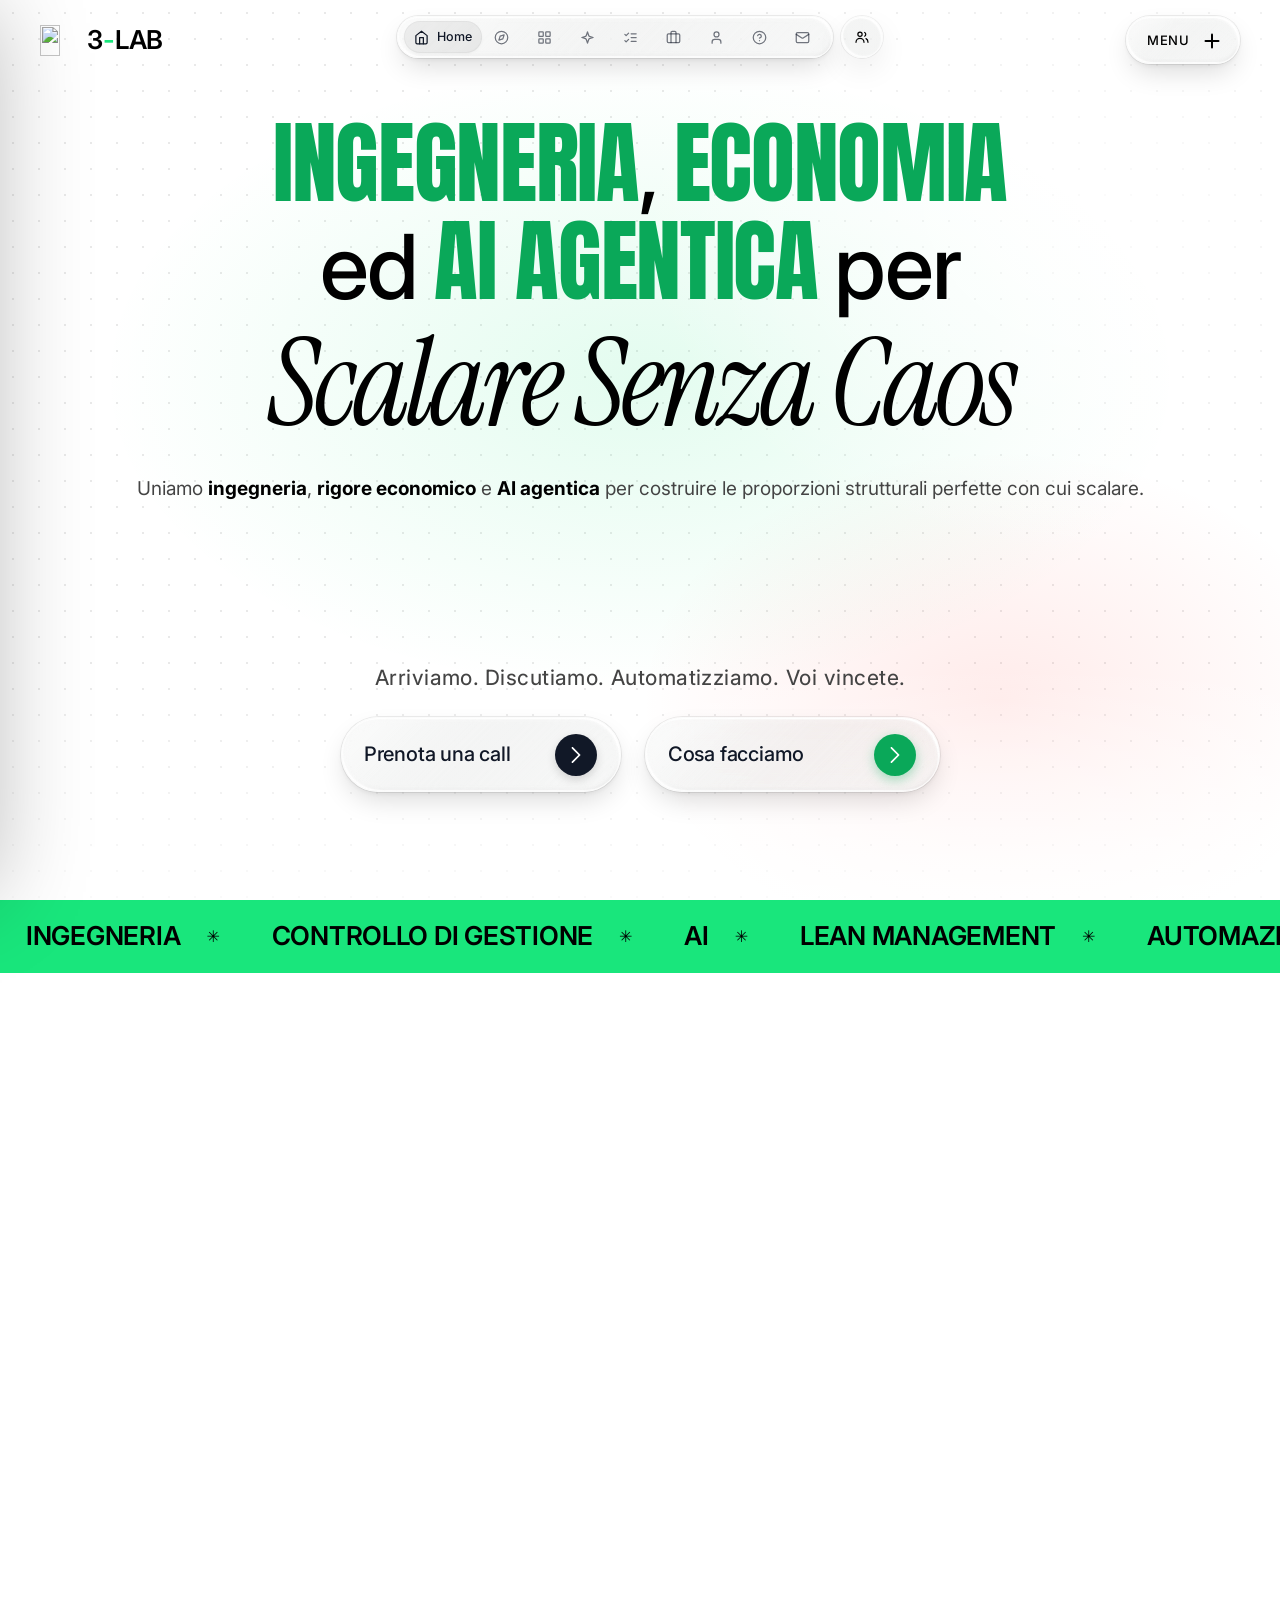
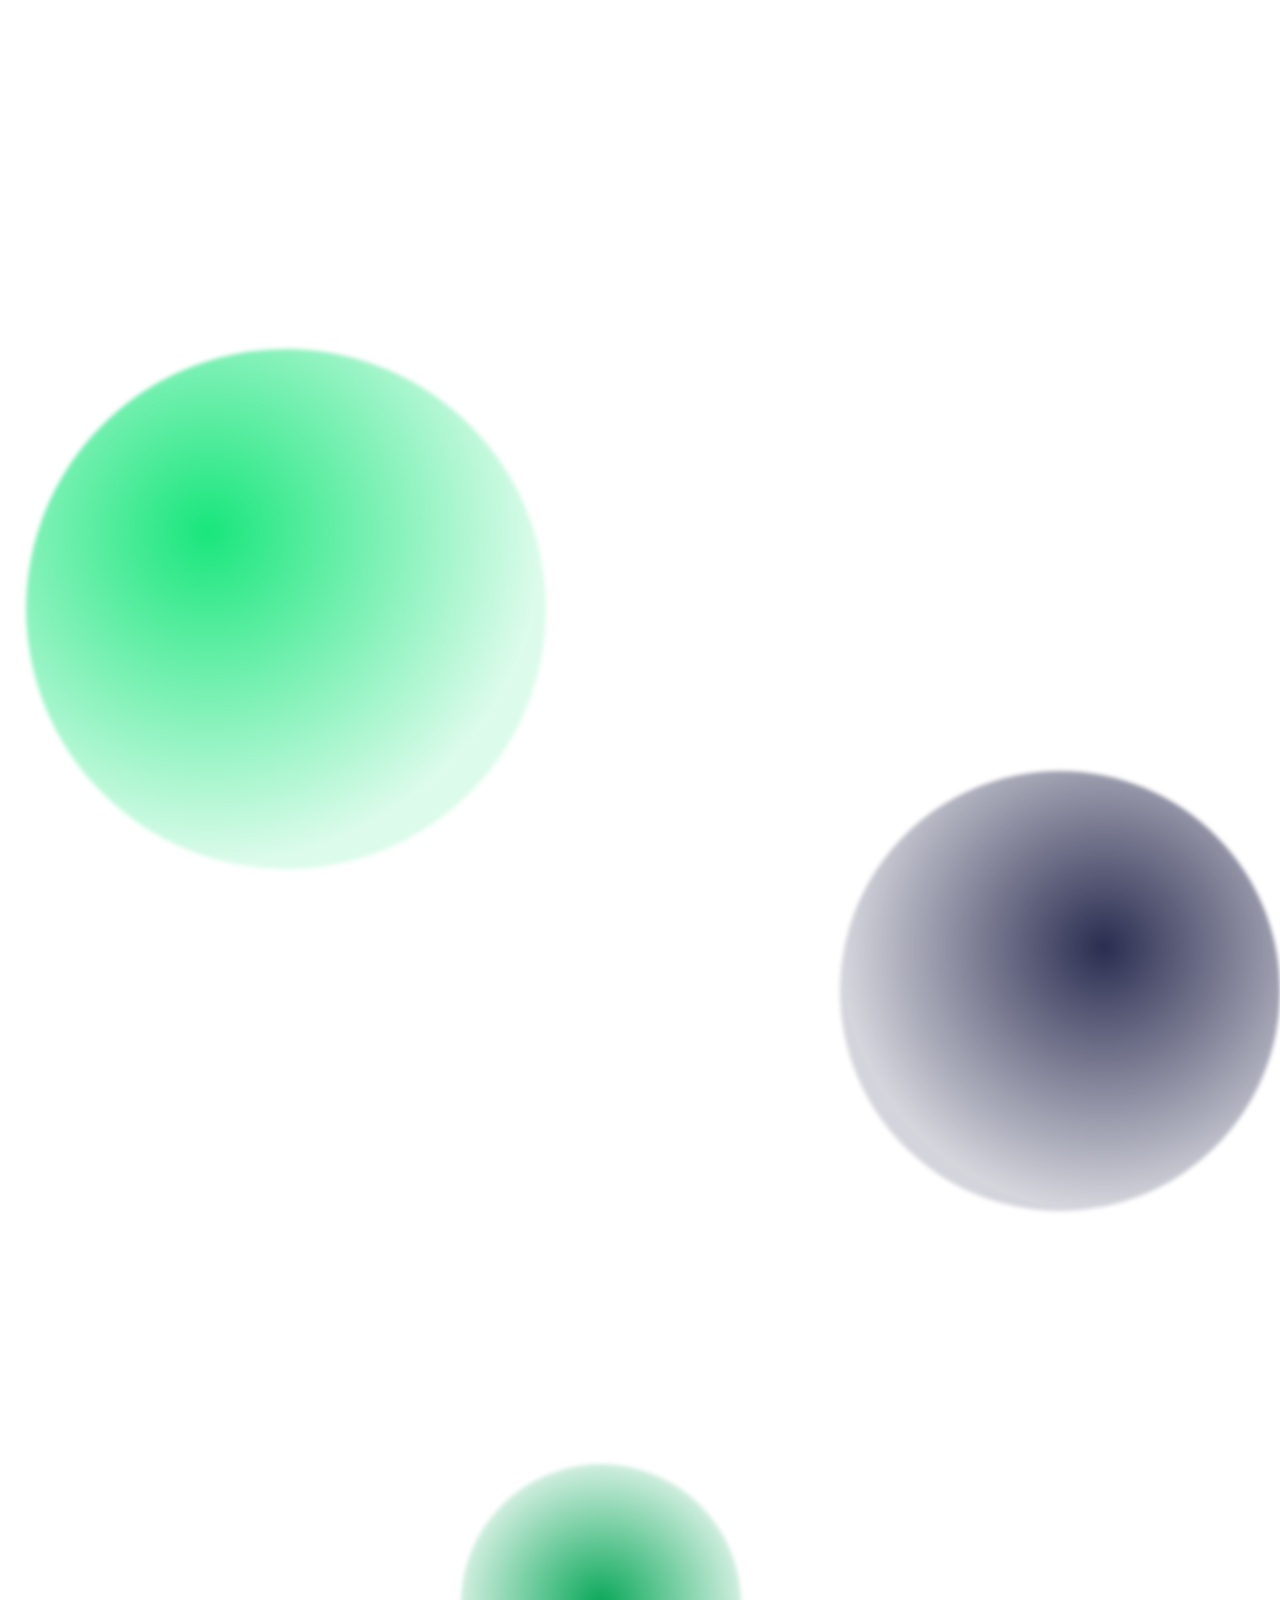
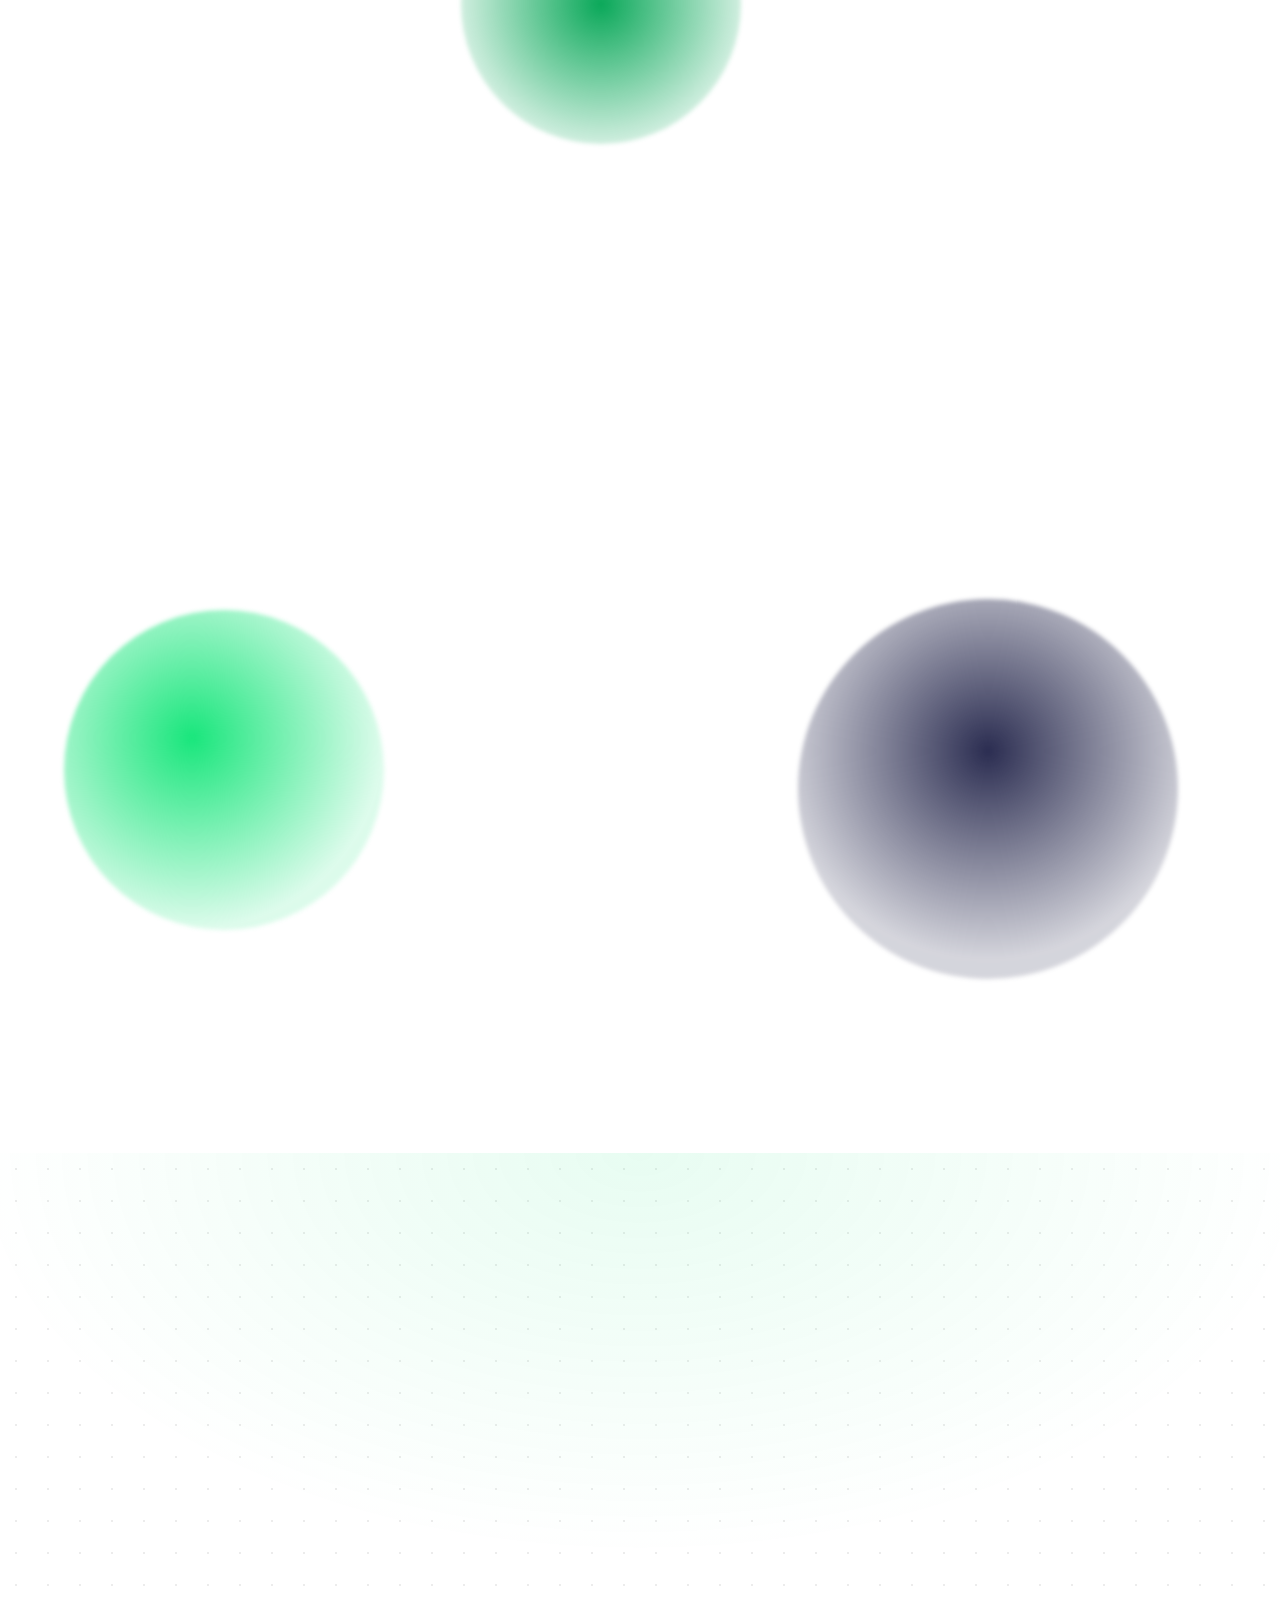
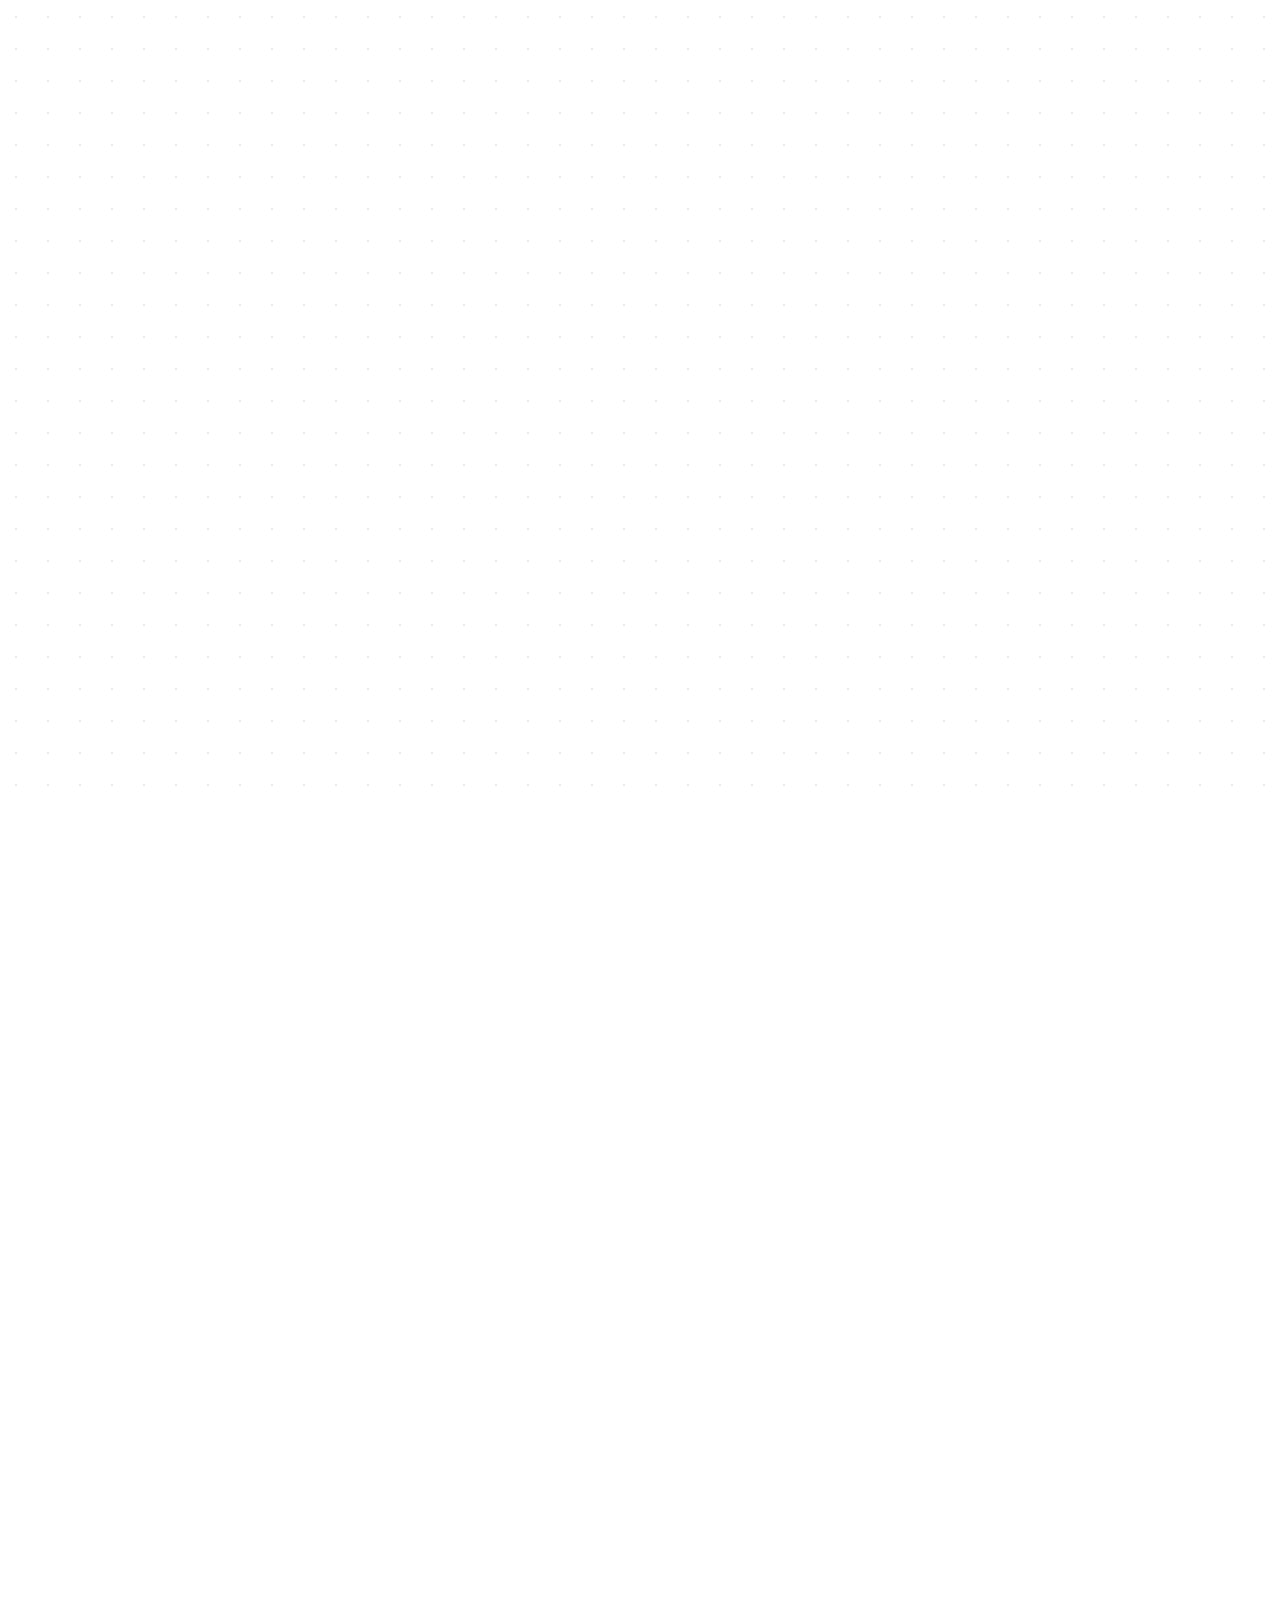
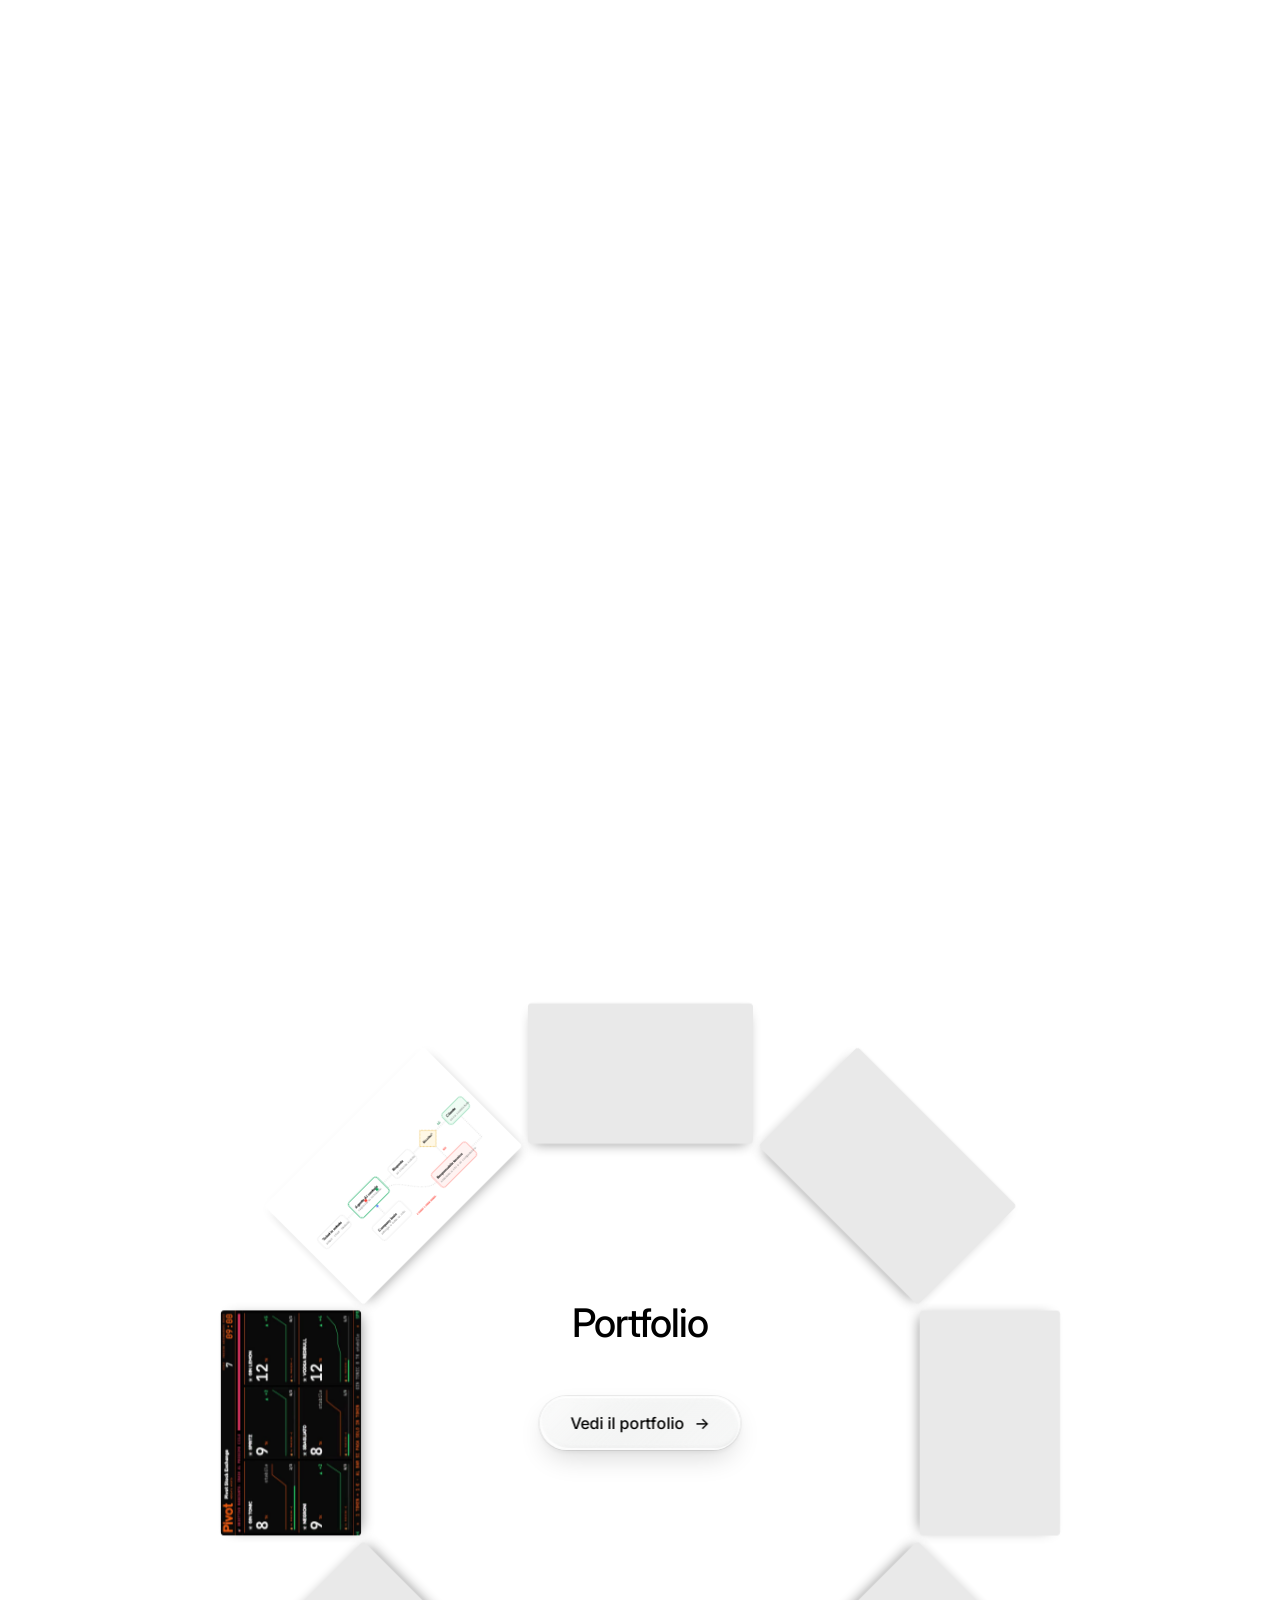
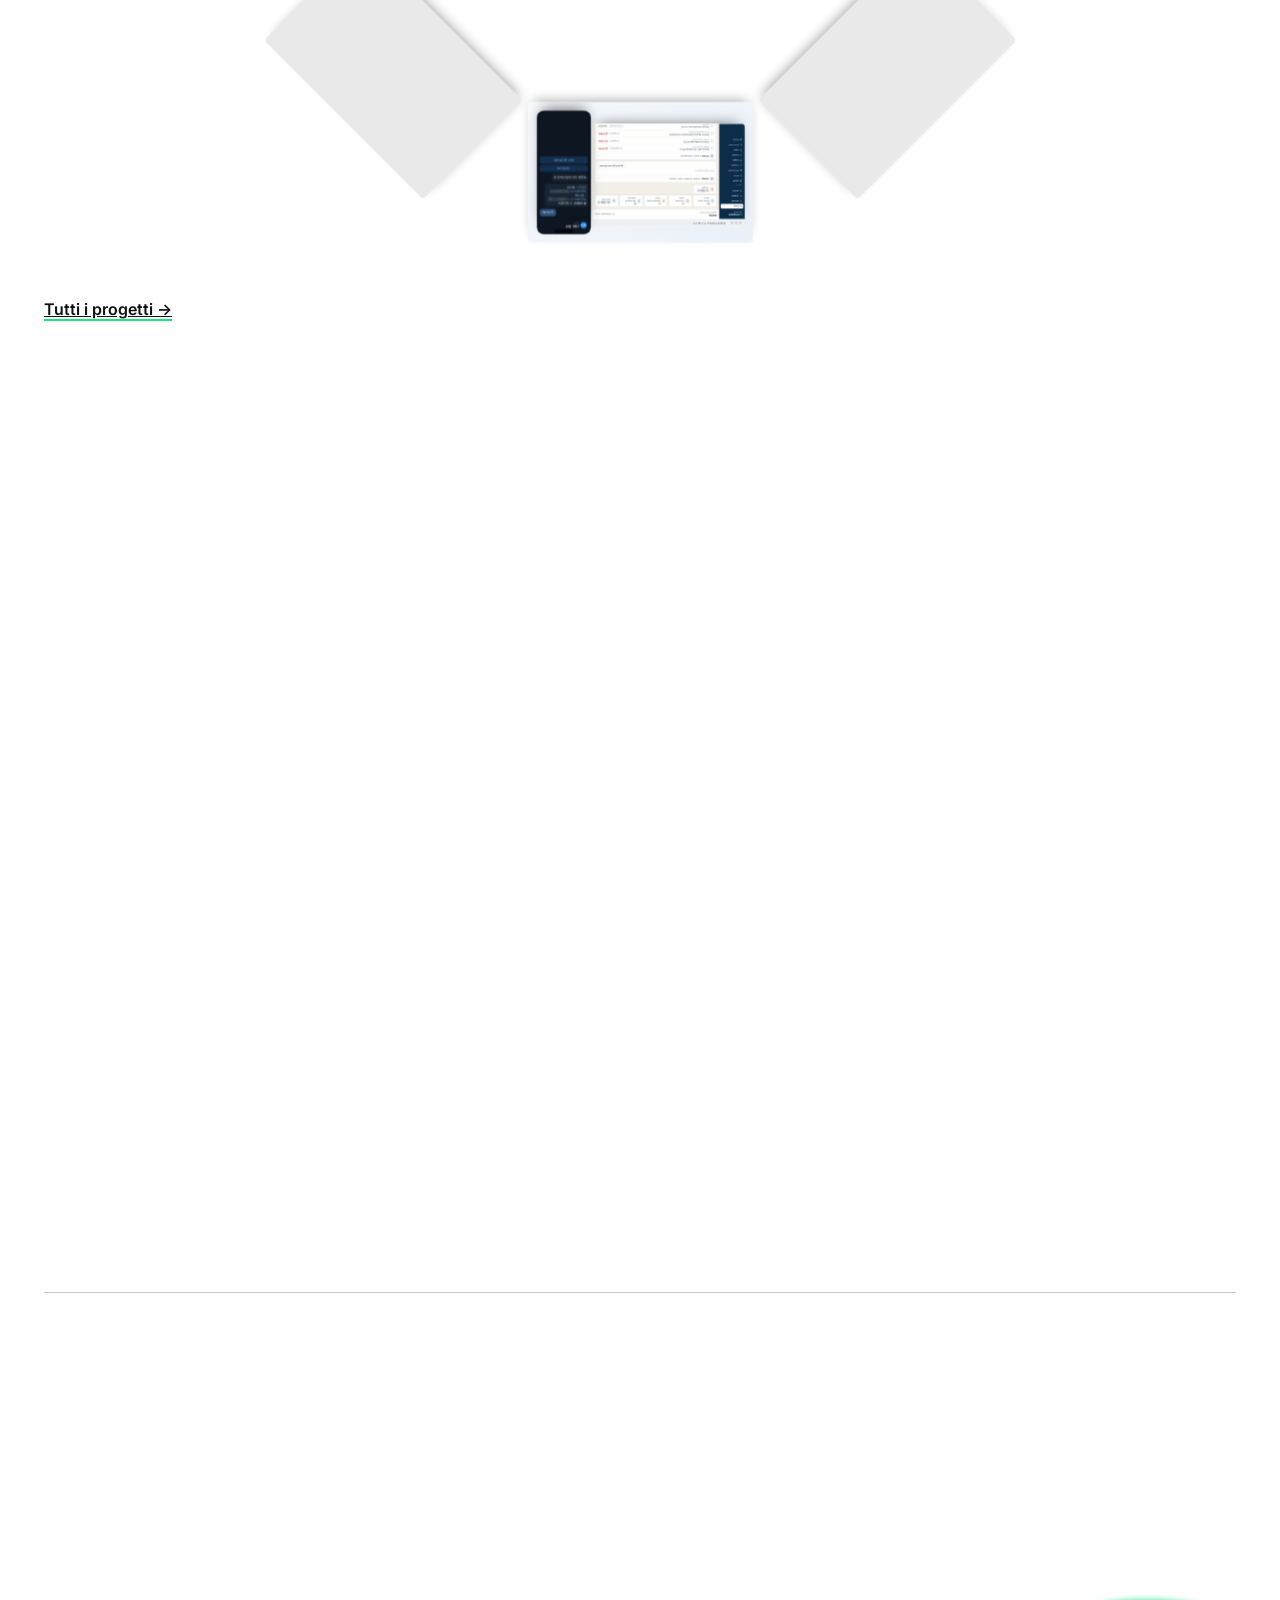
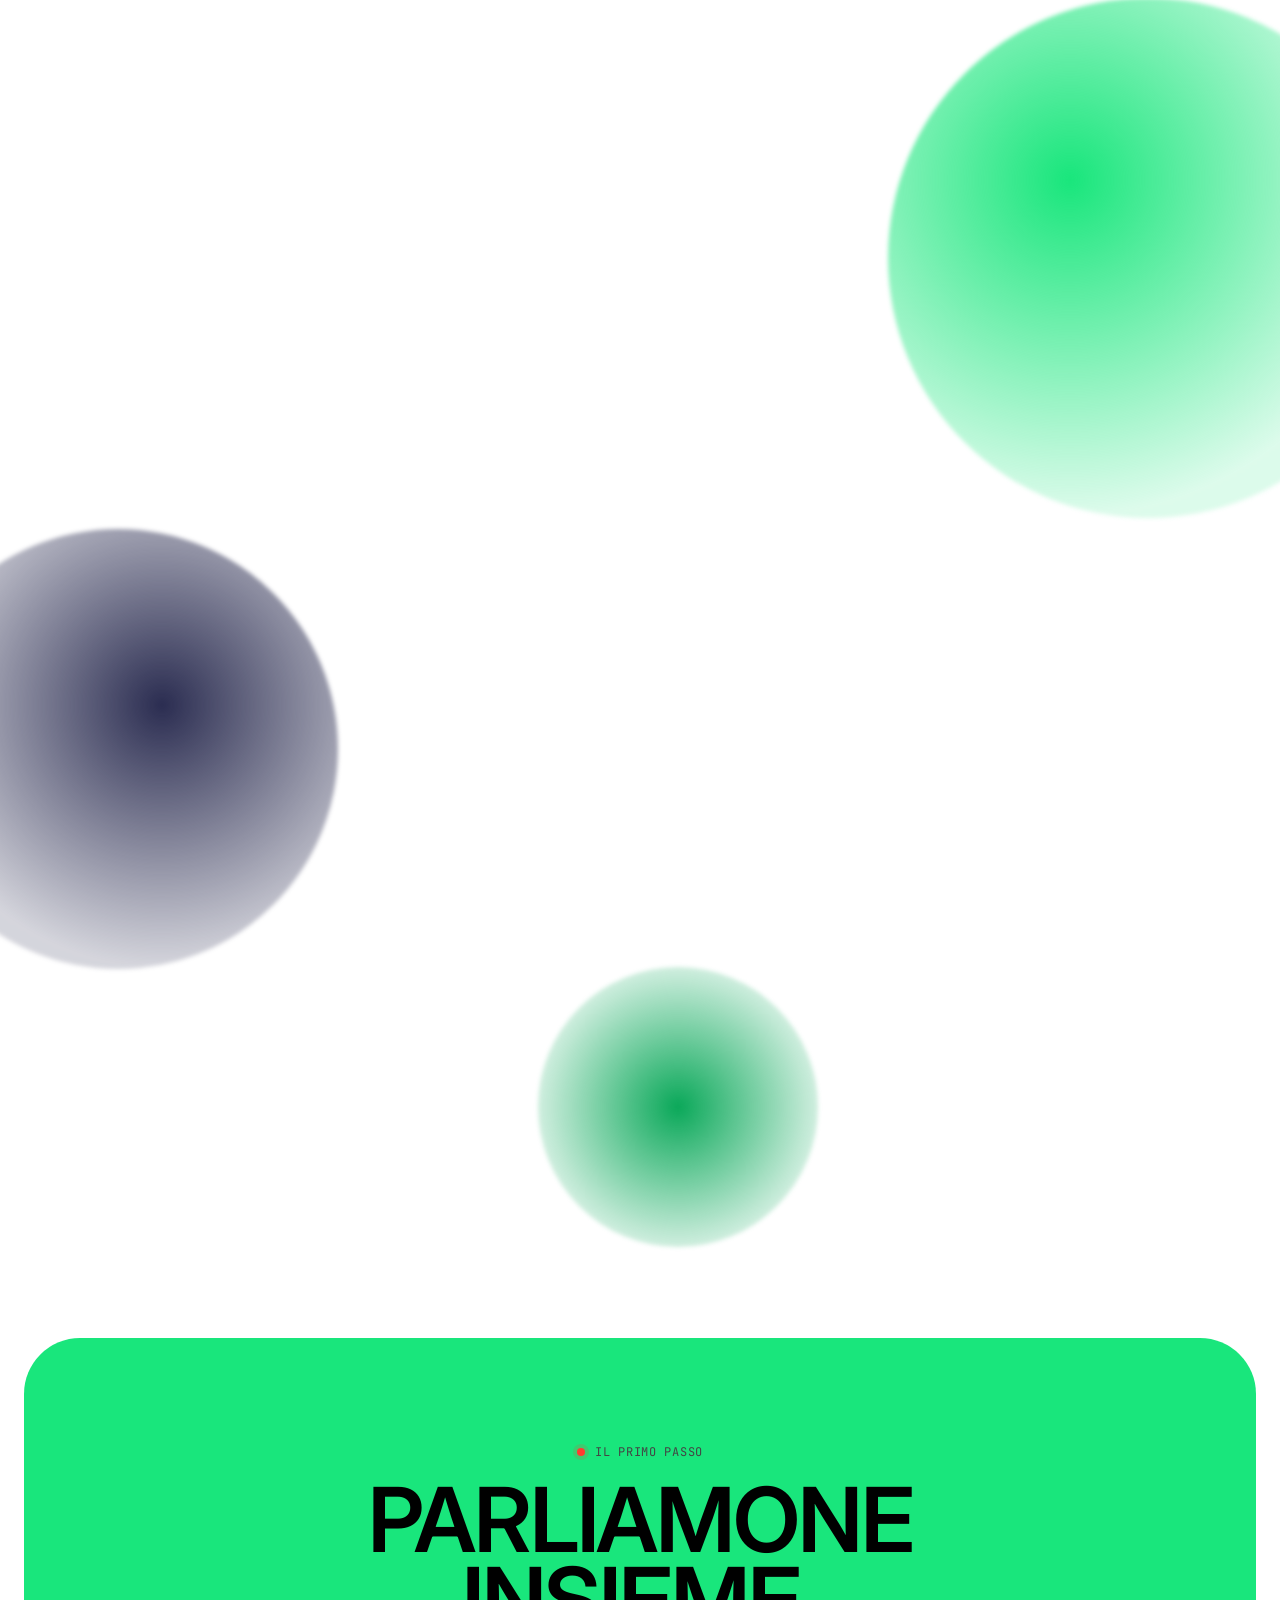
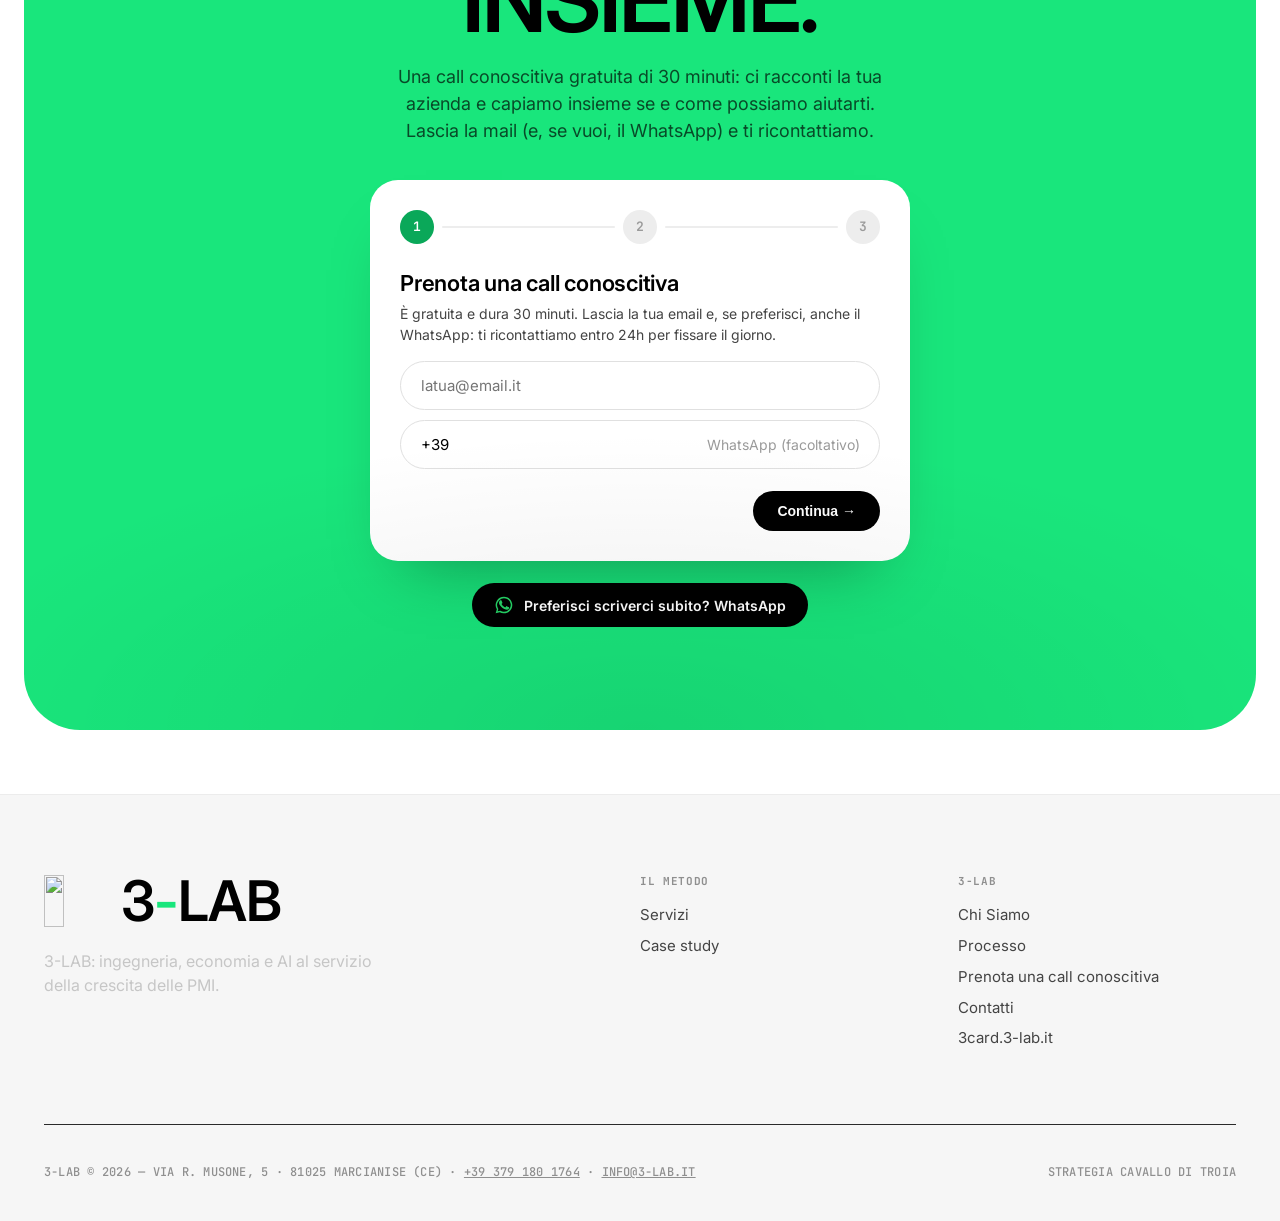
==== commit 44dec3a1: "Loader: punta del triangolo verde non più tagliata; il sito parte sempre dalla hero - viewBox del lo" ====
--- a/index.html
+++ b/index.html
@@ -1786,10 +1786,10 @@
 .lf canvas{position:absolute;inset:0;width:100%;height:100%;display:block;pointer-events:none}
 .lf-name{position:absolute;top:clamp(14px,2.4vw,28px);left:clamp(14px,2.4vw,28px);z-index:2;font:400 clamp(24px,2.8vw,32px)/1 'Anton',sans-serif;letter-spacing:.02em}
 .lf-name i{font-style:normal;color:#19E67C}
-.lf-logo{position:relative;z-index:2;width:min(72vw,560px);aspect-ratio:680/440;transform-origin:50% 50%}
+.lf-logo{position:relative;z-index:2;width:min(72vw,560px);aspect-ratio:680/460;transform-origin:50% 50%}
 .lf-logo svg{position:absolute;inset:0;width:100%;height:100%;display:block}
 .lf-logo svg path{fill:none;stroke-width:40;stroke-linejoin:miter;stroke-linecap:butt;stroke-miterlimit:10}
-.lf-logo img{position:absolute;display:block;width:117.647%;height:136.364%;left:-8.824%;top:-18.182%;max-width:none;opacity:0;transition:opacity .45s ease}
+.lf-logo img{position:absolute;display:block;width:117.647%;height:130.435%;left:-8.824%;top:-13.043%;max-width:none;opacity:0;transition:opacity .45s ease}
 .lf-logo.ok img{opacity:1}
 .lf-logo.ok svg{opacity:0;transition:opacity .45s ease .1s}
 .lf-logo.go{transition:transform 1.1s cubic-bezier(.55,0,.85,.3),opacity 1s ease-in .1s;transform:scale(10);opacity:0}
@@ -1805,7 +1805,7 @@
   <canvas id="lfCanvas"></canvas>
   <div class="lf-name">3<i>-</i>LAB</div>
   <div class="lf-logo" id="lfLogo">
-    <svg viewBox="60 80 680 440" focusable="false">
+    <svg viewBox="60 60 680 460" focusable="false" style="overflow:visible">
       <!-- una sola linea continua: nero (T1) → verde (T2) → rosso (T3), il cambio di colore avviene nei due incroci dell'intreccio -->
       <path id="p1" stroke="#111111" d="M296.4 291.25L410 490L90 490L250 210L296.4 291.25"/>
       <path id="p2" stroke="#19E67C" d="M296.4 291.25L240 390L560 390L503.6 291.25L400 110L296.4 291.25L400 110L503.6 291.25"/>
@@ -1819,7 +1819,9 @@
 (function(){
   var h=document.documentElement,lf=document.getElementById('lf');
   if(/[?&]solo/.test(location.search)||matchMedia('(prefers-reduced-motion: reduce)').matches){lf.remove();window.__lfDone=true;return}
-  h.style.overflow='hidden';
+  // il sito parte sempre dalla hero: niente ripristino dello scroll né ancore all'apertura
+  try{history.scrollRestoration='manual';if(location.hash)history.replaceState(null,'',location.pathname+location.search)}catch(e){}
+  scrollTo(0,0);h.style.overflow='hidden';
   var ps=['p1','p2','p3'].map(function(i){return document.getElementById(i)}),
       len=ps.map(function(p){return p.getTotalLength()}),tot=len.reduce(function(a,b){return a+b},0),
       n=document.getElementById('lfN'),logo=document.getElementById('lfLogo'),D=4000,t0=performance.now();
@@ -1834,7 +1836,7 @@
     logo.classList.add('ok');                                  // il disegno diventa il logo vero, identico per grandezza
     setTimeout(function(){logo.classList.add('go');window.__disp=true},800);   // zoom e dispersione
     setTimeout(function(){lf.classList.add('bye')},1500);
-    setTimeout(function(){window.__lfDone=true;lf.remove();h.style.overflow=''},2200);
+    setTimeout(function(){window.__lfDone=true;scrollTo(0,0);lf.remove();h.style.overflow=''},2200);
   }
   requestAnimationFrame(f);
 })();
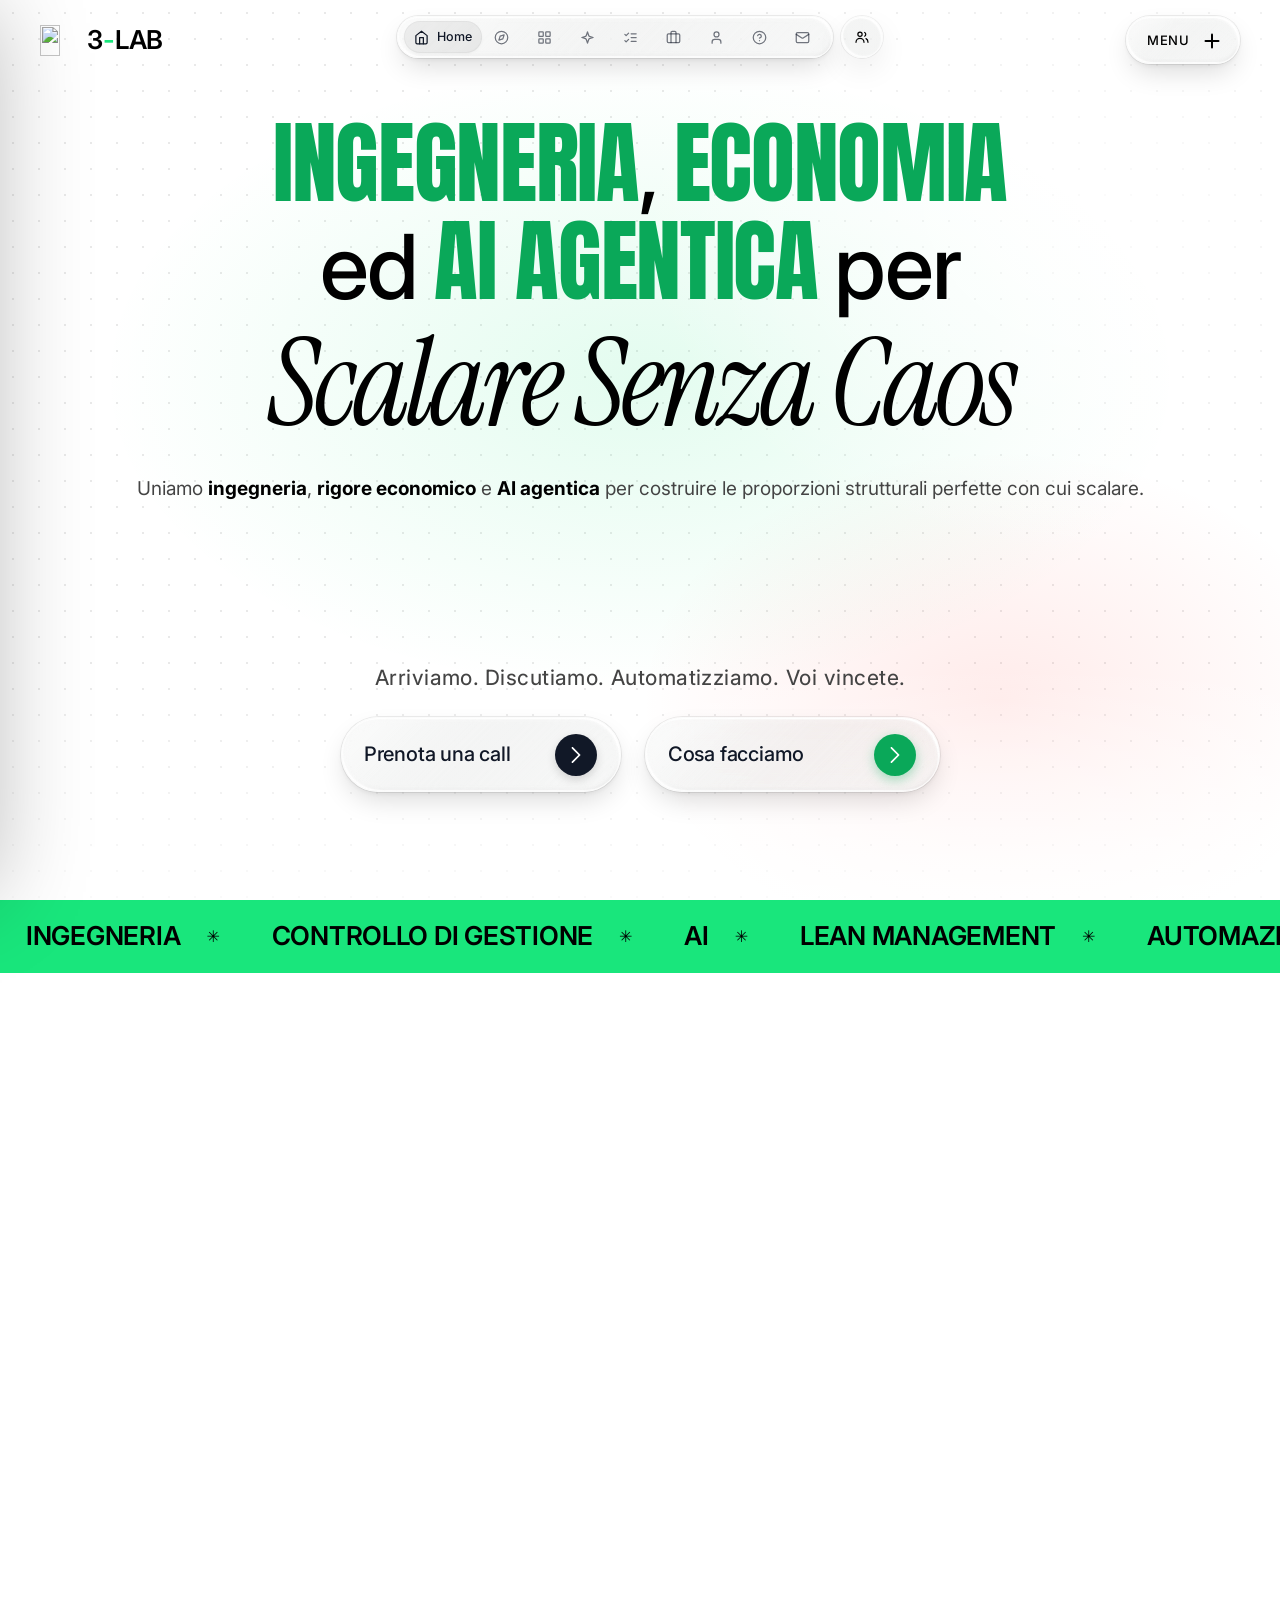
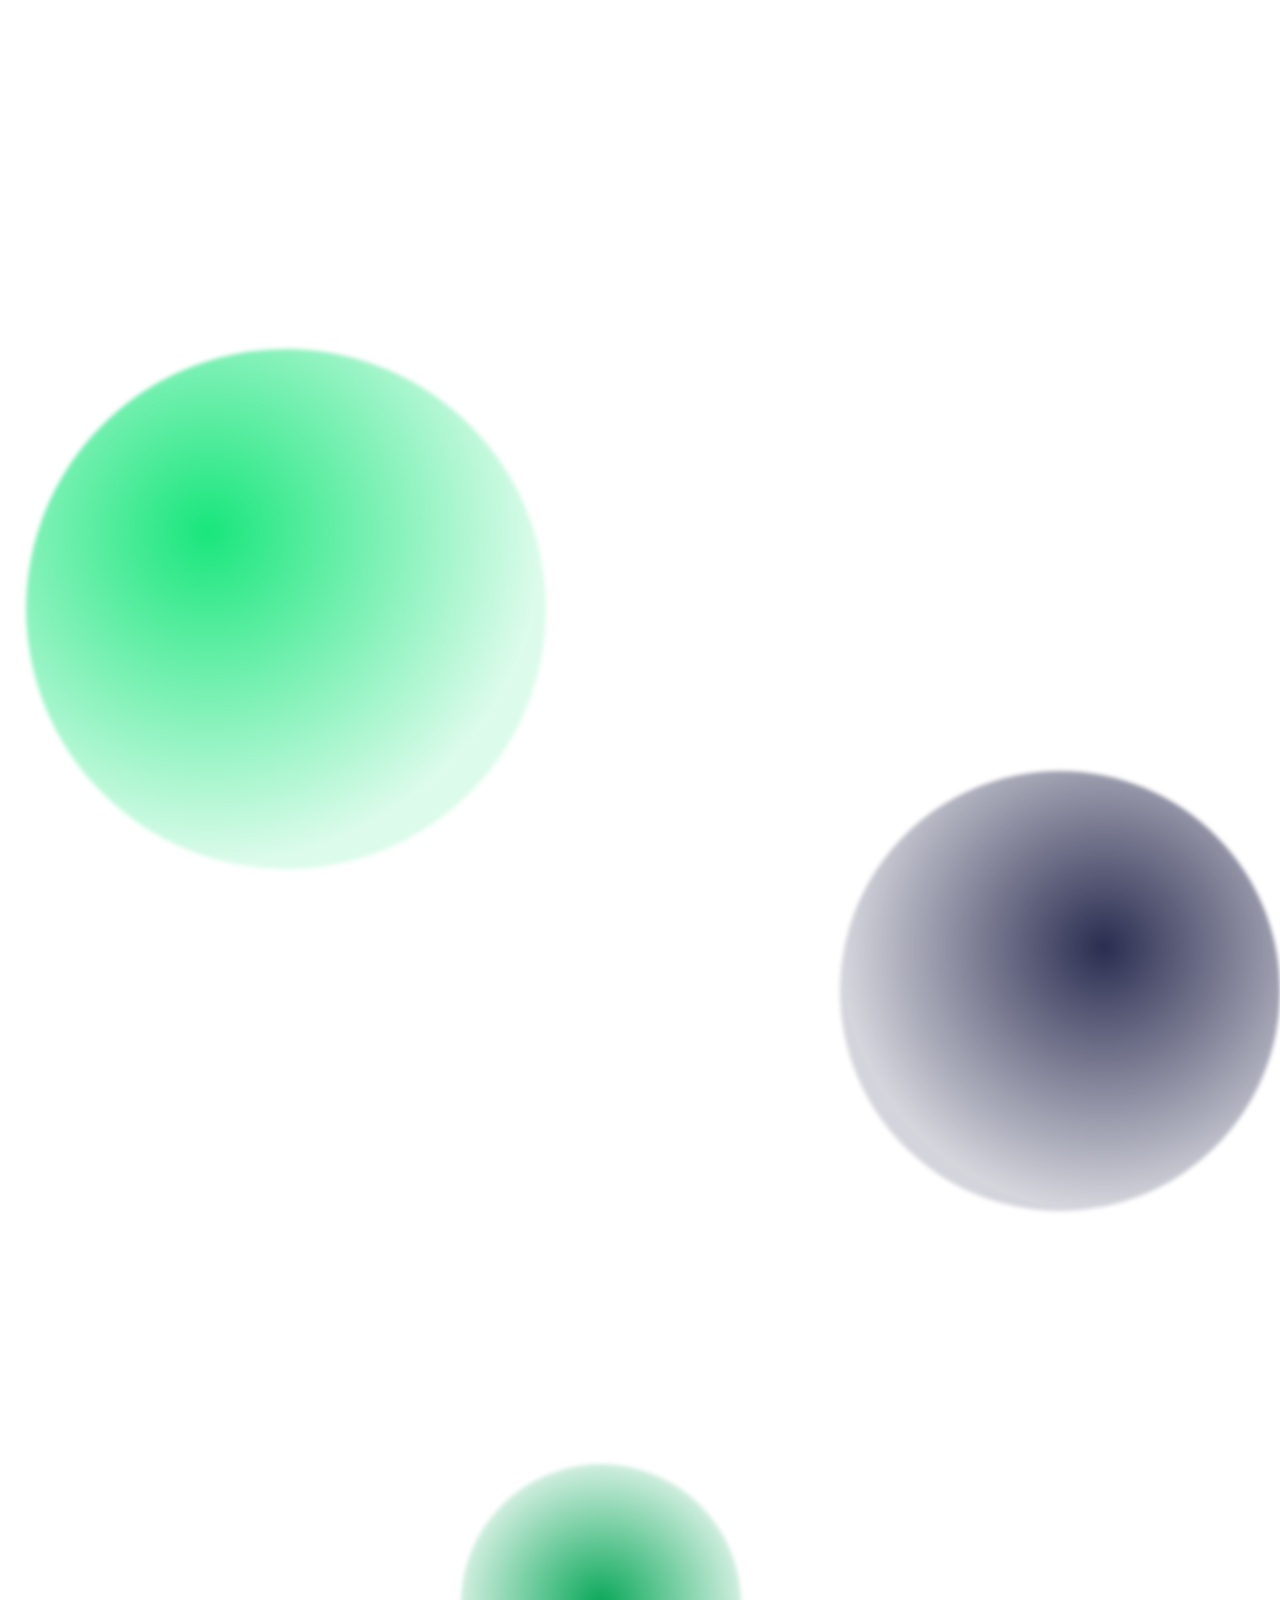
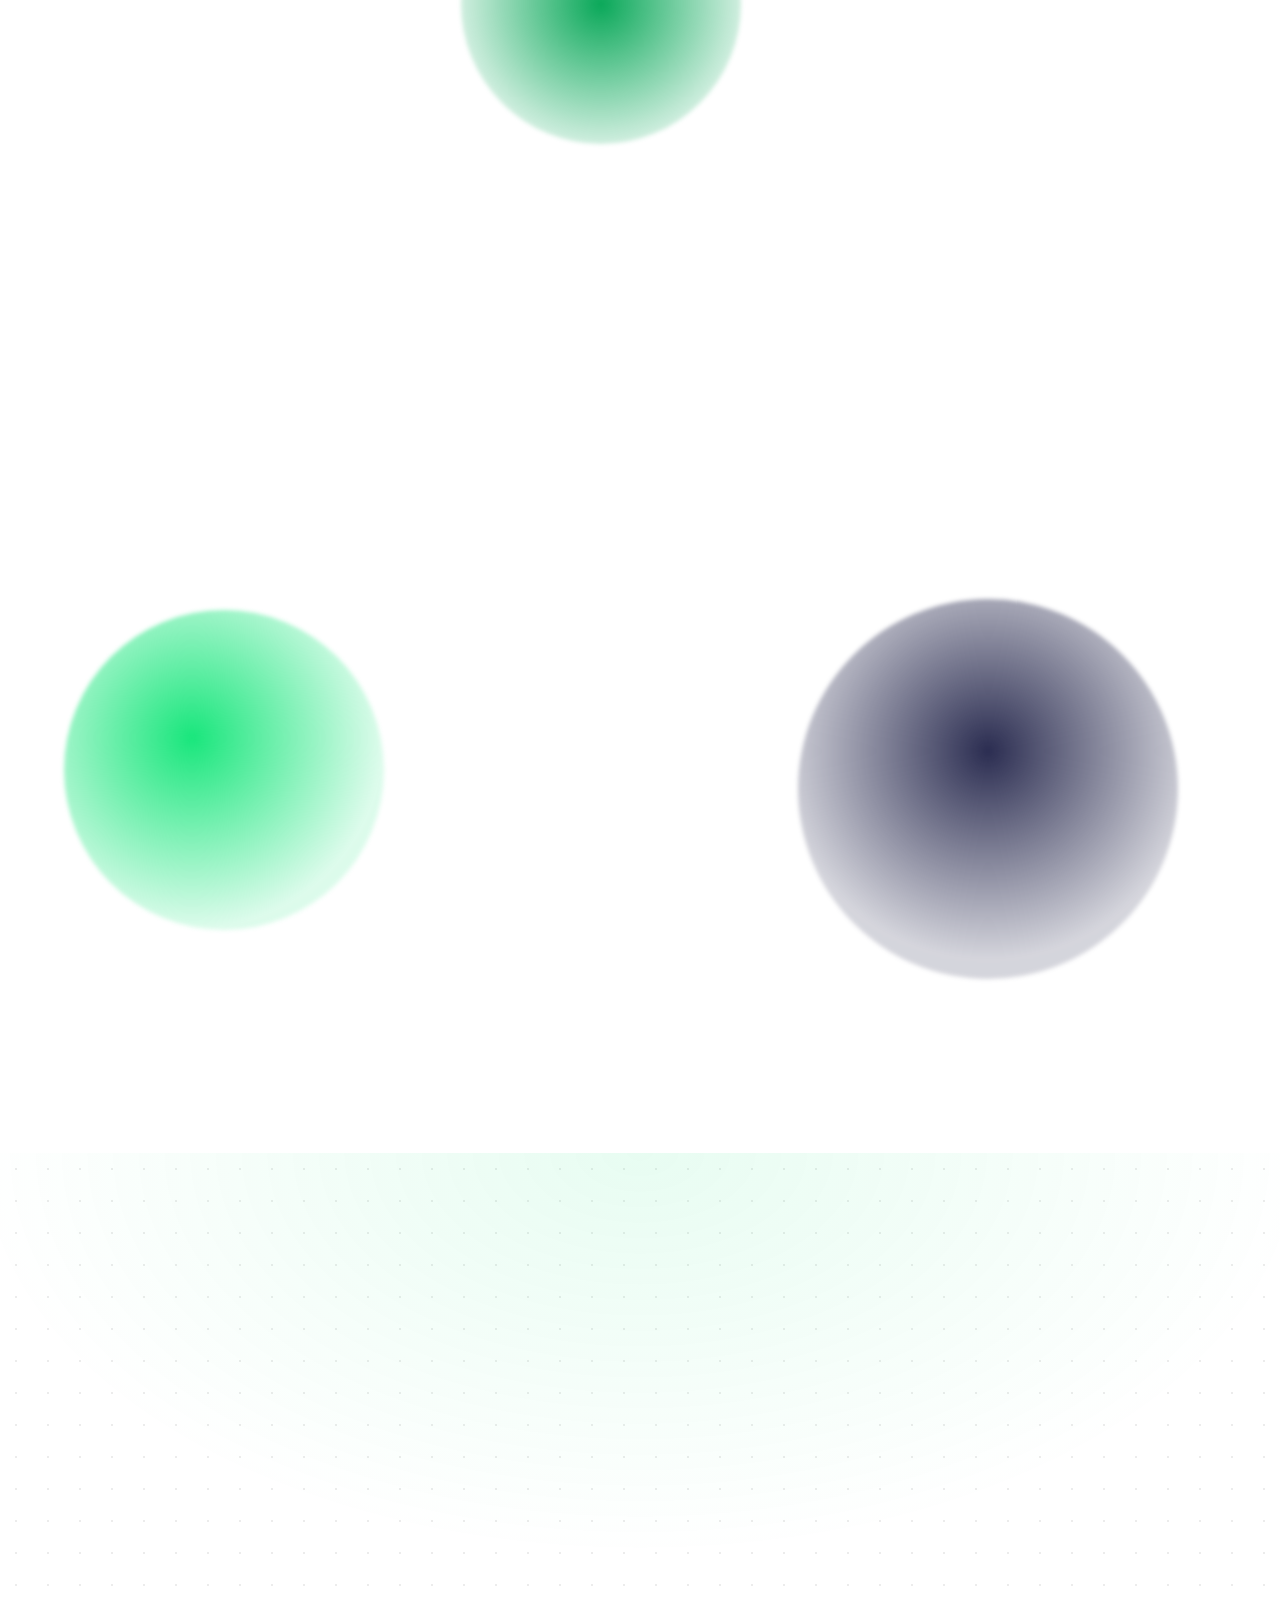
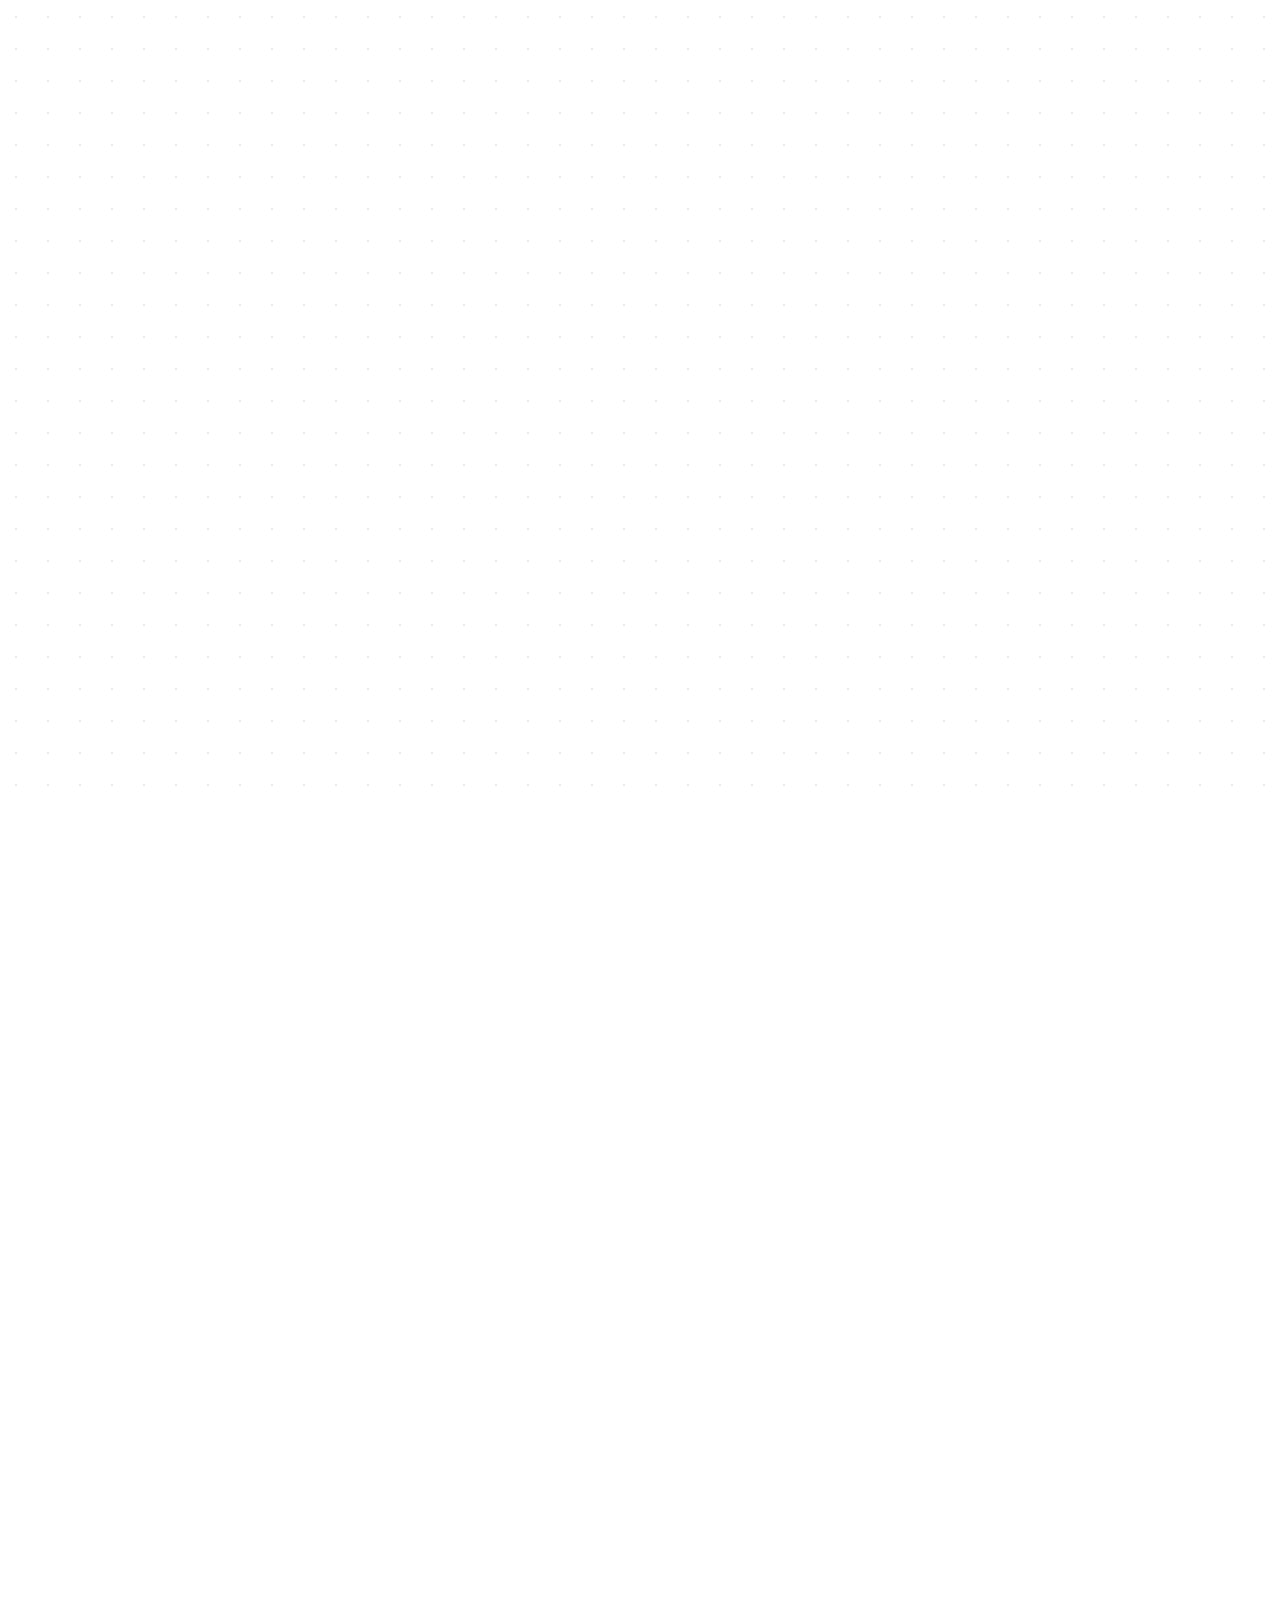
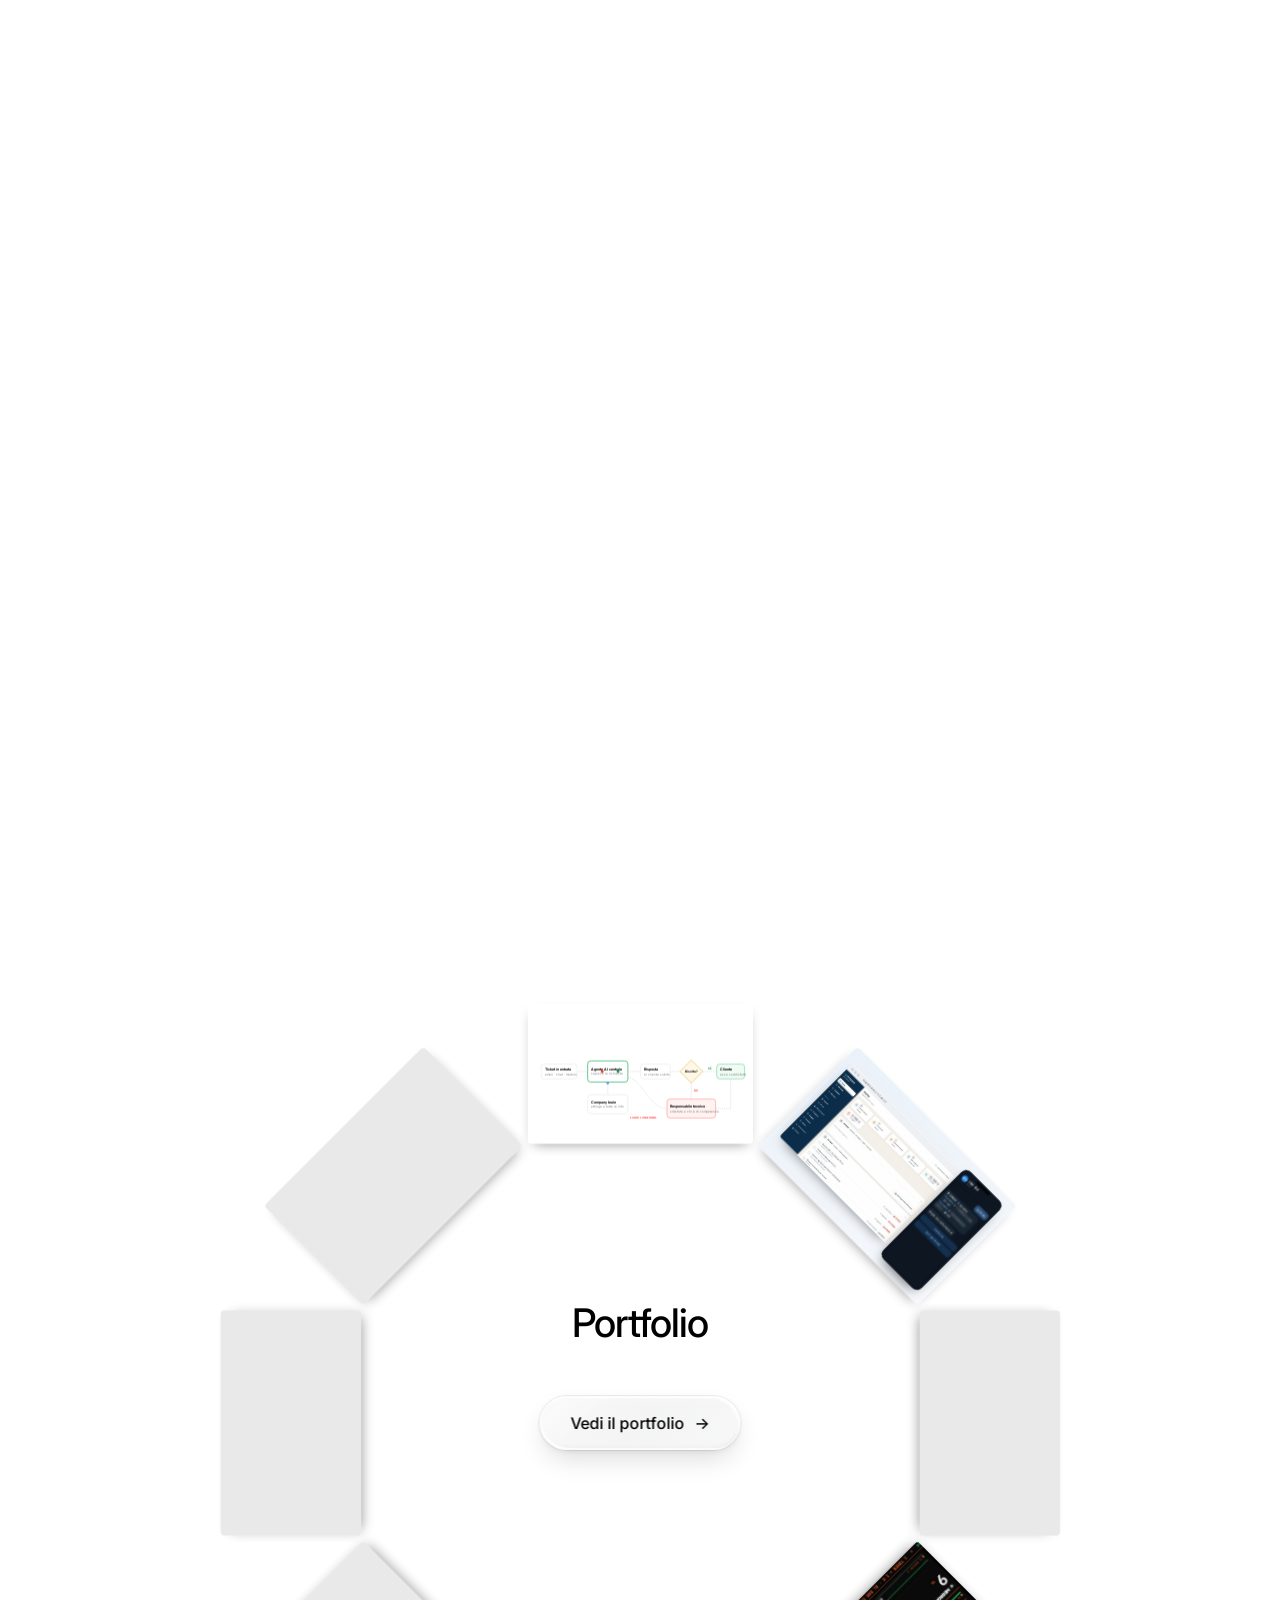
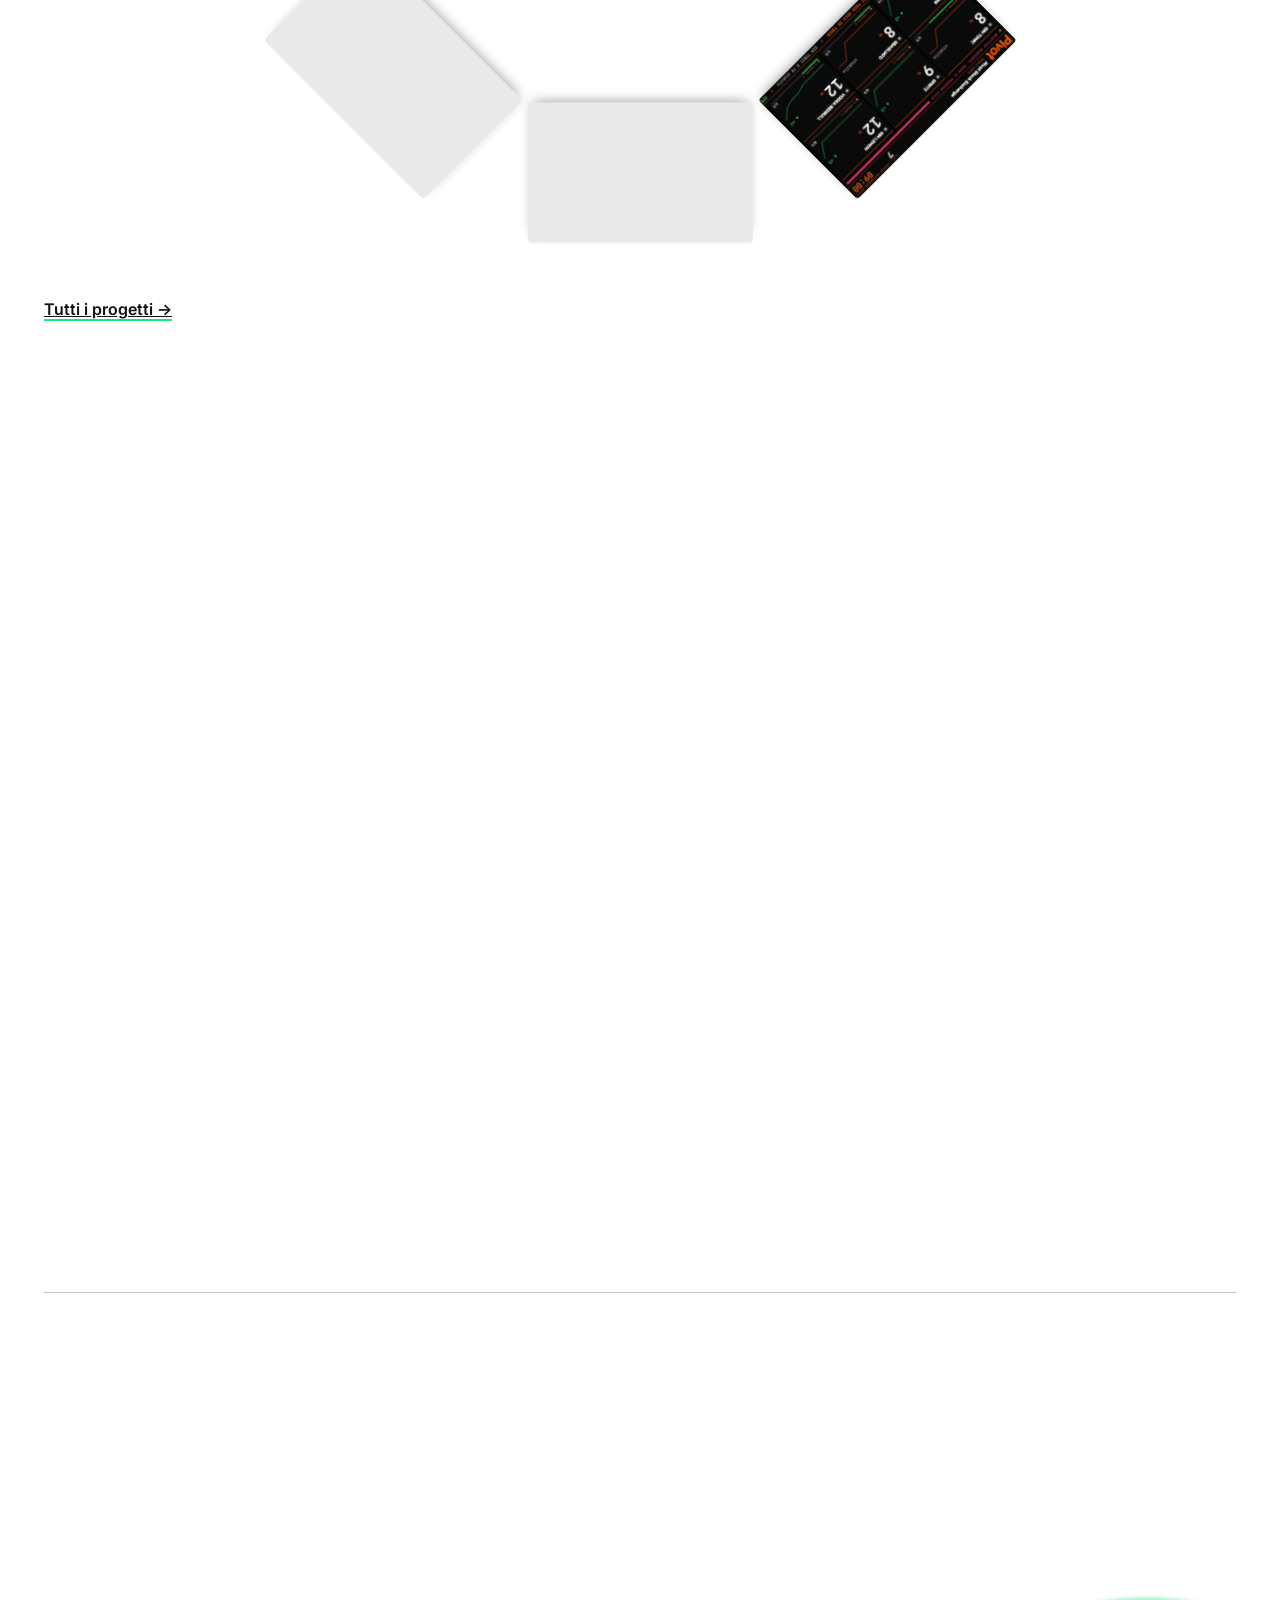
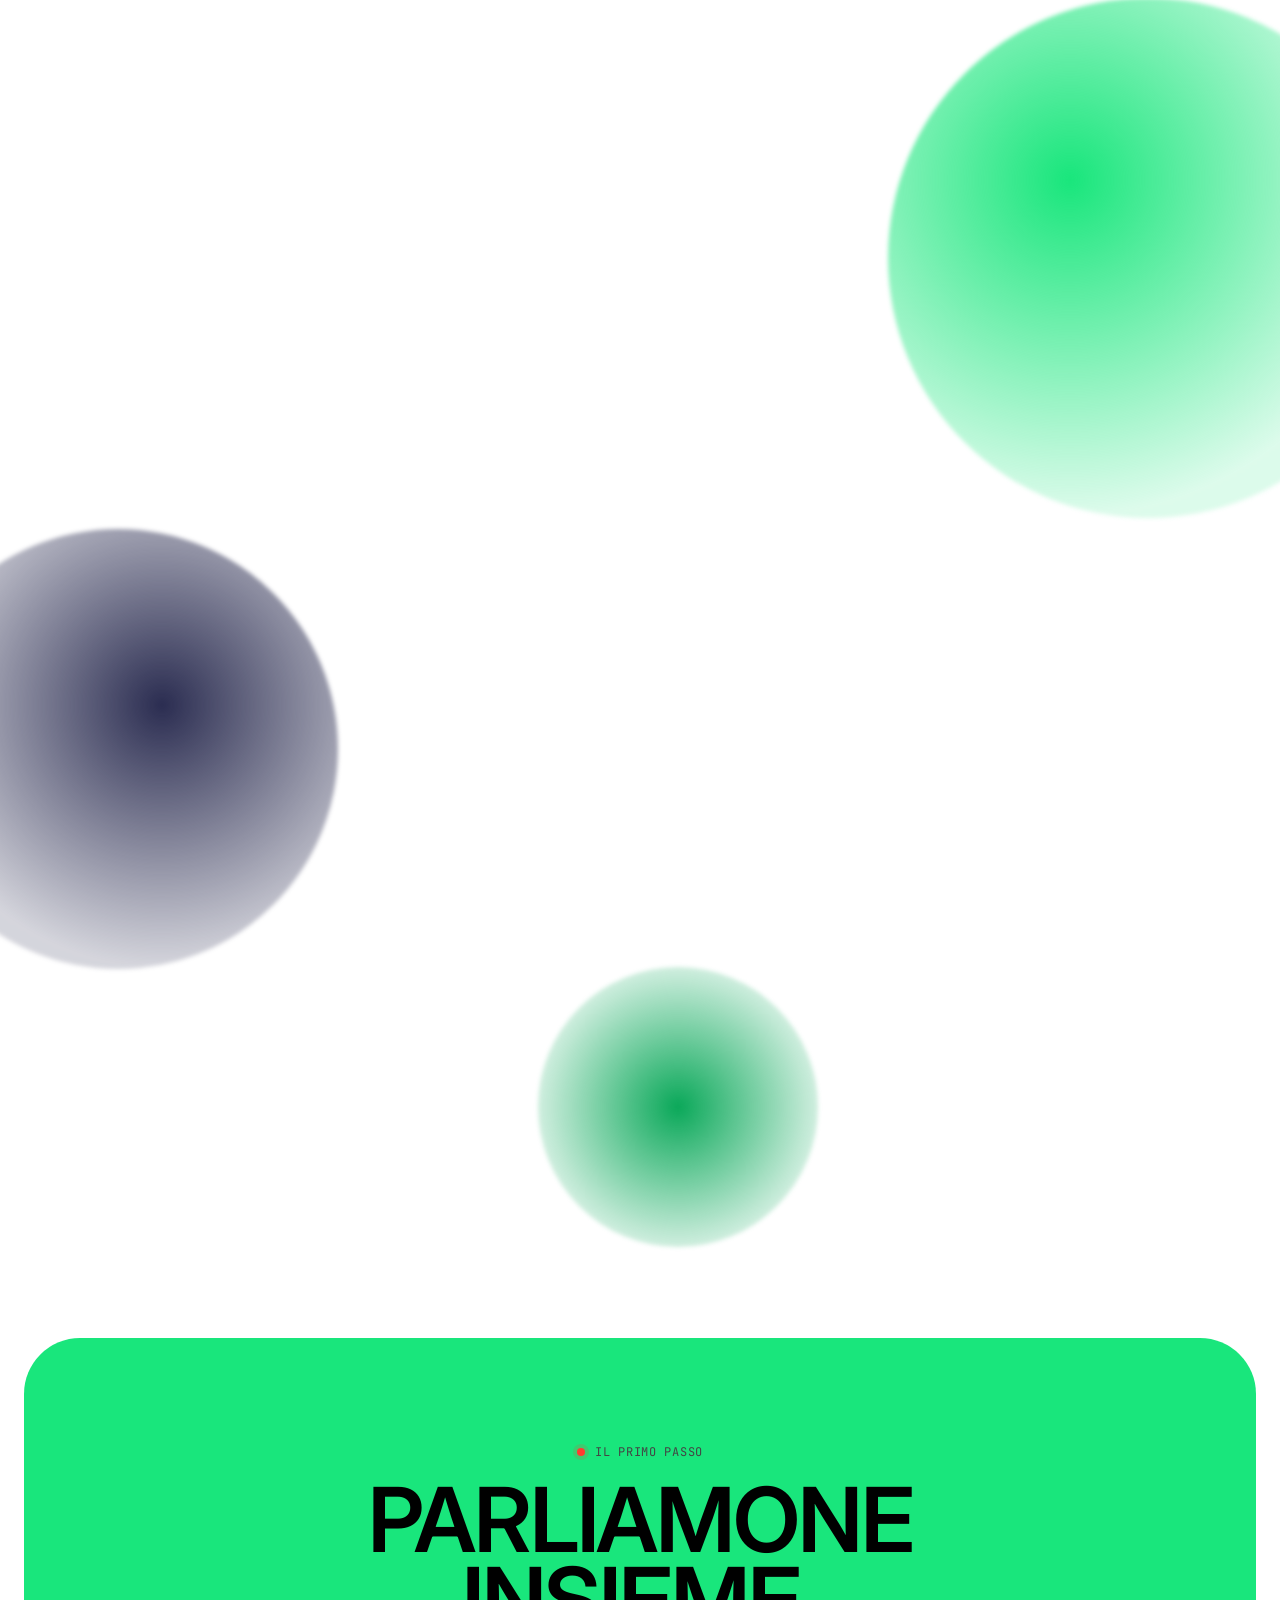
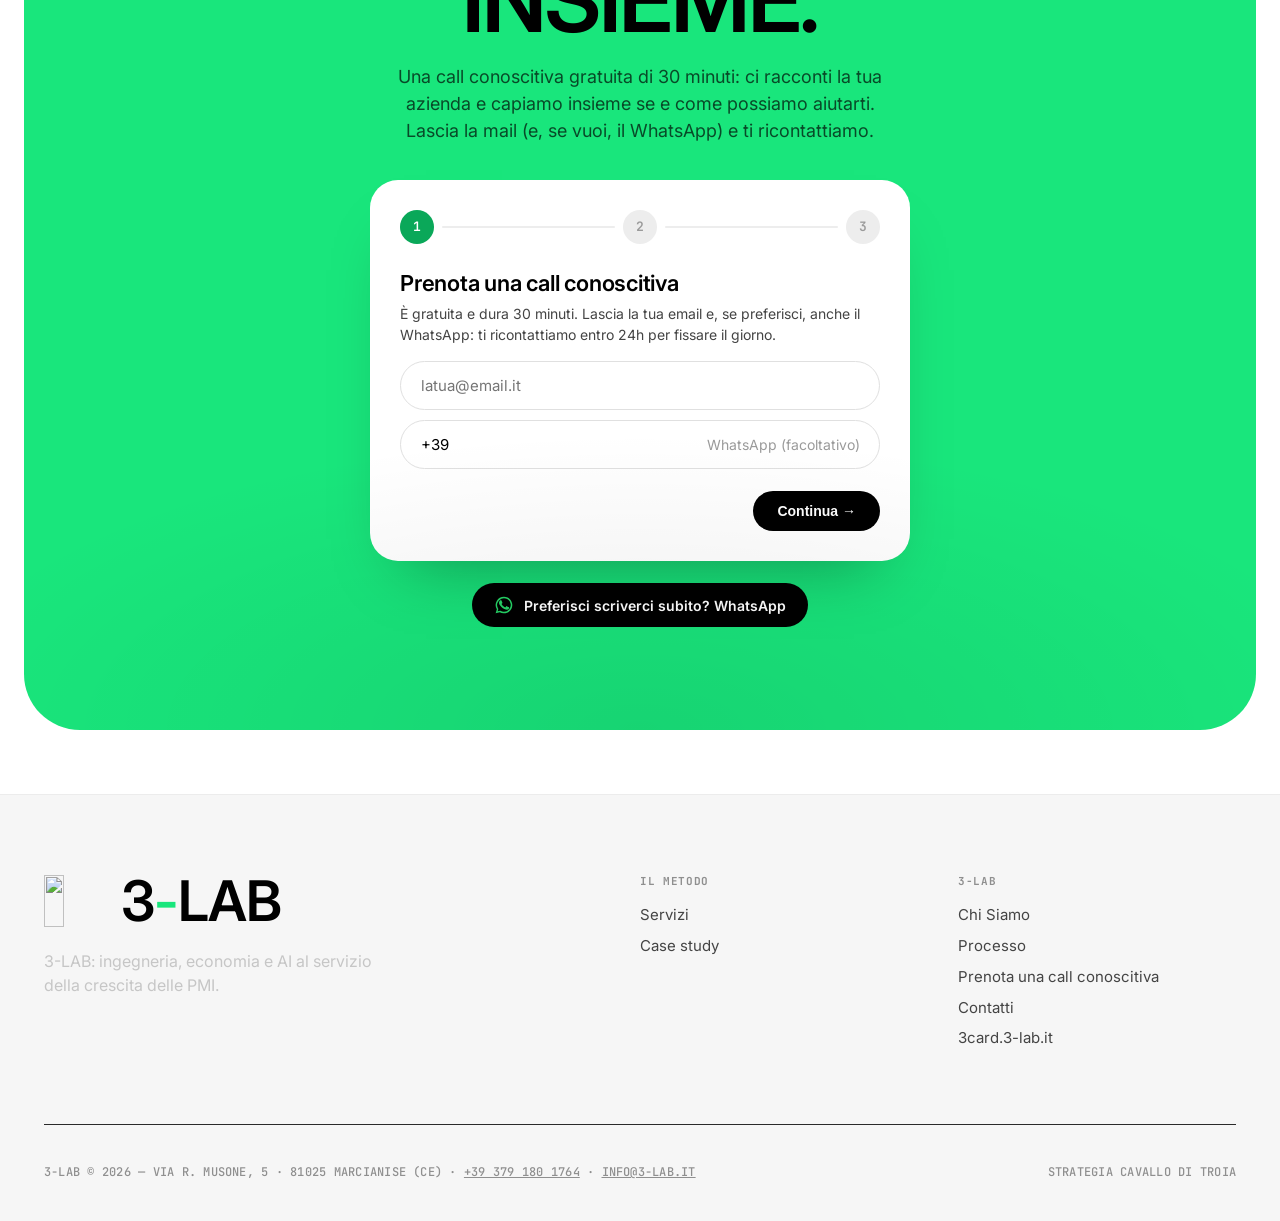
==== commit 4a978874: "update: case study con font della home, flusso OrientaCampus e mock CRM L&A; portfolio riordinato Pa" ====
--- a/index.html
+++ b/index.html
@@ -3091,11 +3091,10 @@
   const CARD_H=.5,RATIO=1.6,STEP=40,DRUM=2.22,LENS=2.7,RING_R=.78,BOW=1.82,TITLE=.088,INDEX=.04,CULL=1.6,EASE=.085;
   const clamp=(v,a,b)=>Math.min(b,Math.max(a,v)),lerp=(a,b,t)=>a+(b-a)*t,rad=d=>d*Math.PI/180;
   let turn=0,target=0,active=-1,M=null,visible=false,frame=0,playing=-1;
-  // il primo progetto dipende dal selettore «Per chi»; l'ordine resta ciclico
-  const KEYS=['3card','salzillo','musone','laimpianti','gestionale','valentino','pivot','oc'],FIRST={generale:'3card',produzione:'gestionale',servizi:'oc',medici:'musone',ristorazione:'pivot',commercio:'3card',edilizia:'salzillo'};
+  // ordine per importanza: prima i lavori più rilevanti (flusso OrientaCampus, gestionale L&A), i siti dopo, Valentino sempre ultimo; con «Per chi» = medici apre il sito del dott. Musone
+  const KEYS=['3card','salzillo','musone','laimpianti','gestionale','valentino','pivot','oc'],ORD=['oc','gestionale','3card','pivot','salzillo','laimpianti','musone','valentino'];
   window.wwFirst=function(per){
-    const k=Math.max(0,KEYS.indexOf(FIRST[per]||'3card')),n=O.c.length;
-    for(let j=0;j<n;j++){const i=(k+j)%n;wheel.appendChild(O.c[i]);logosBox.appendChild(O.l[i]);index.appendChild(O.b[i]);}
+    (per==='medici'?['musone'].concat(ORD.filter(x=>x!=='musone')):ORD).forEach(key=>{const i=KEYS.indexOf(key);wheel.appendChild(O.c[i]);logosBox.appendChild(O.l[i]);index.appendChild(O.b[i]);});
     collect();if(playing>=0&&vids[playing]){}playing=-1;active=-1;
   };
 
